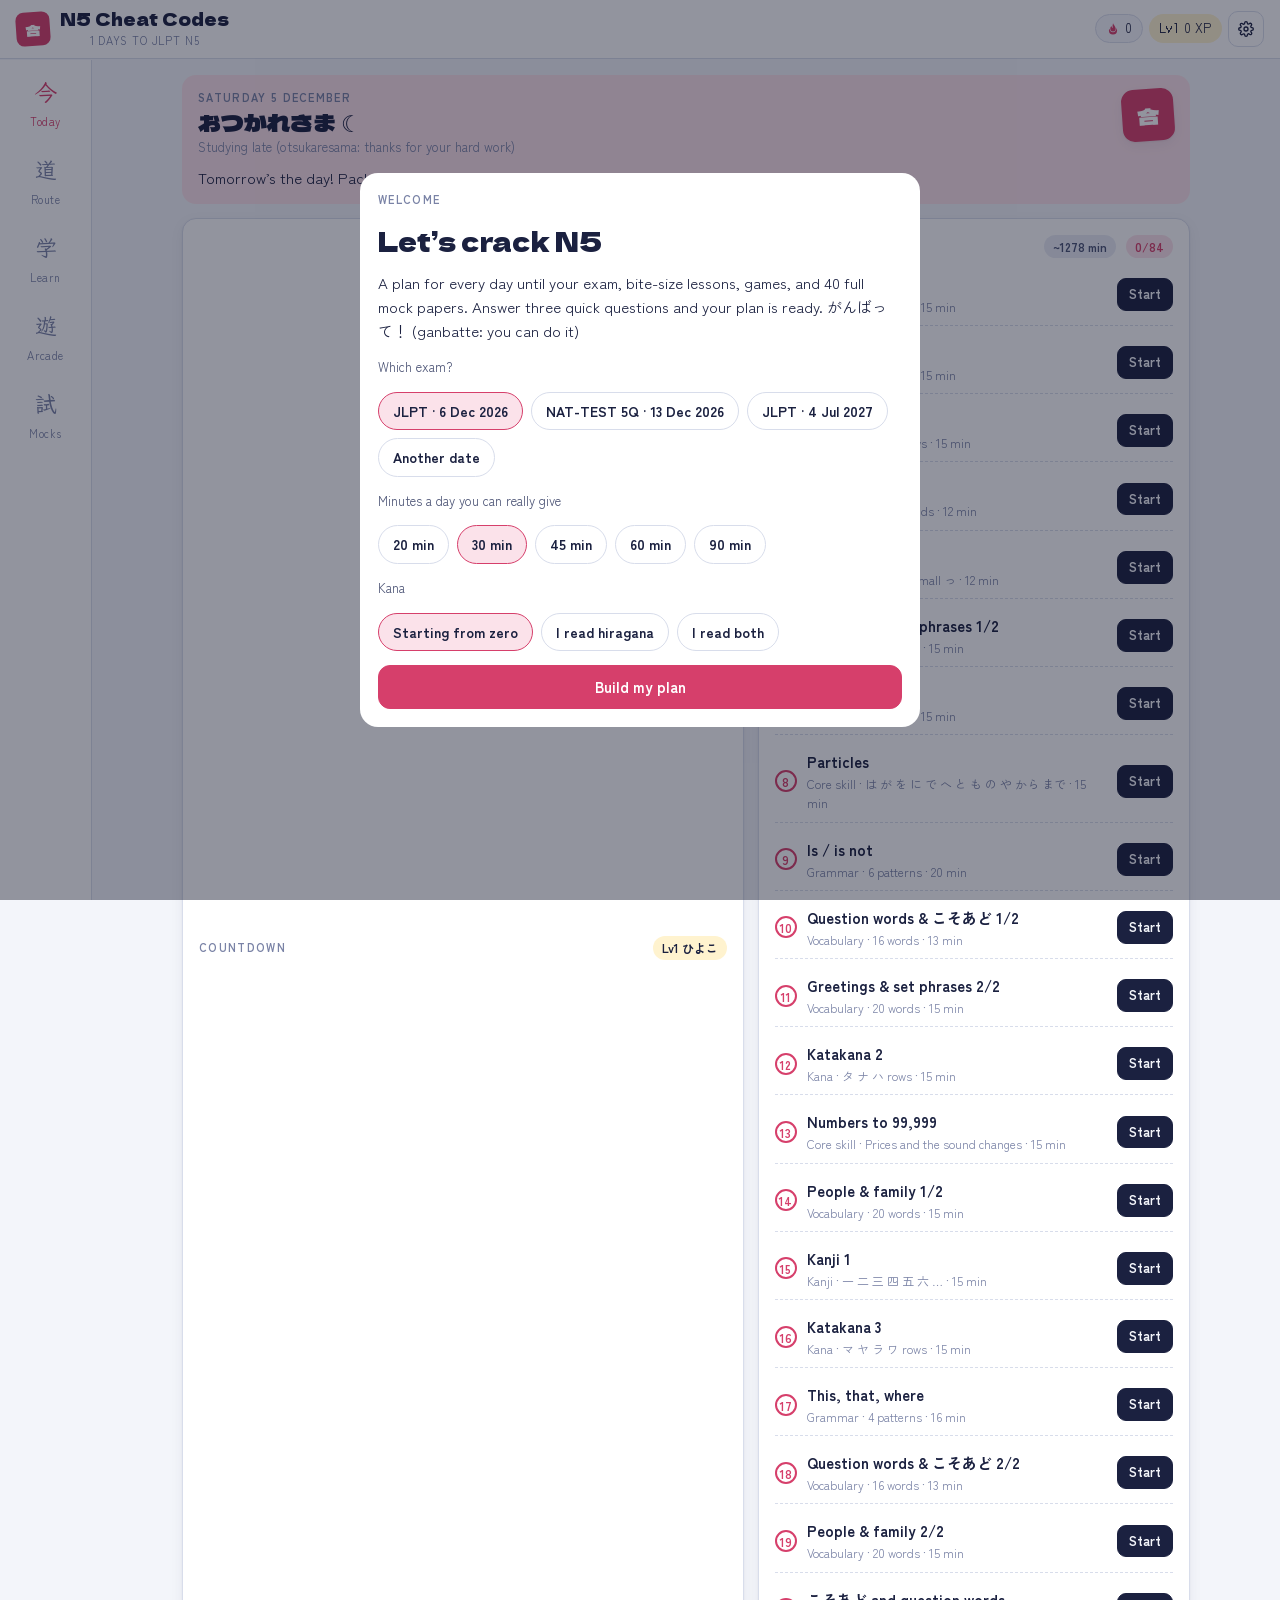
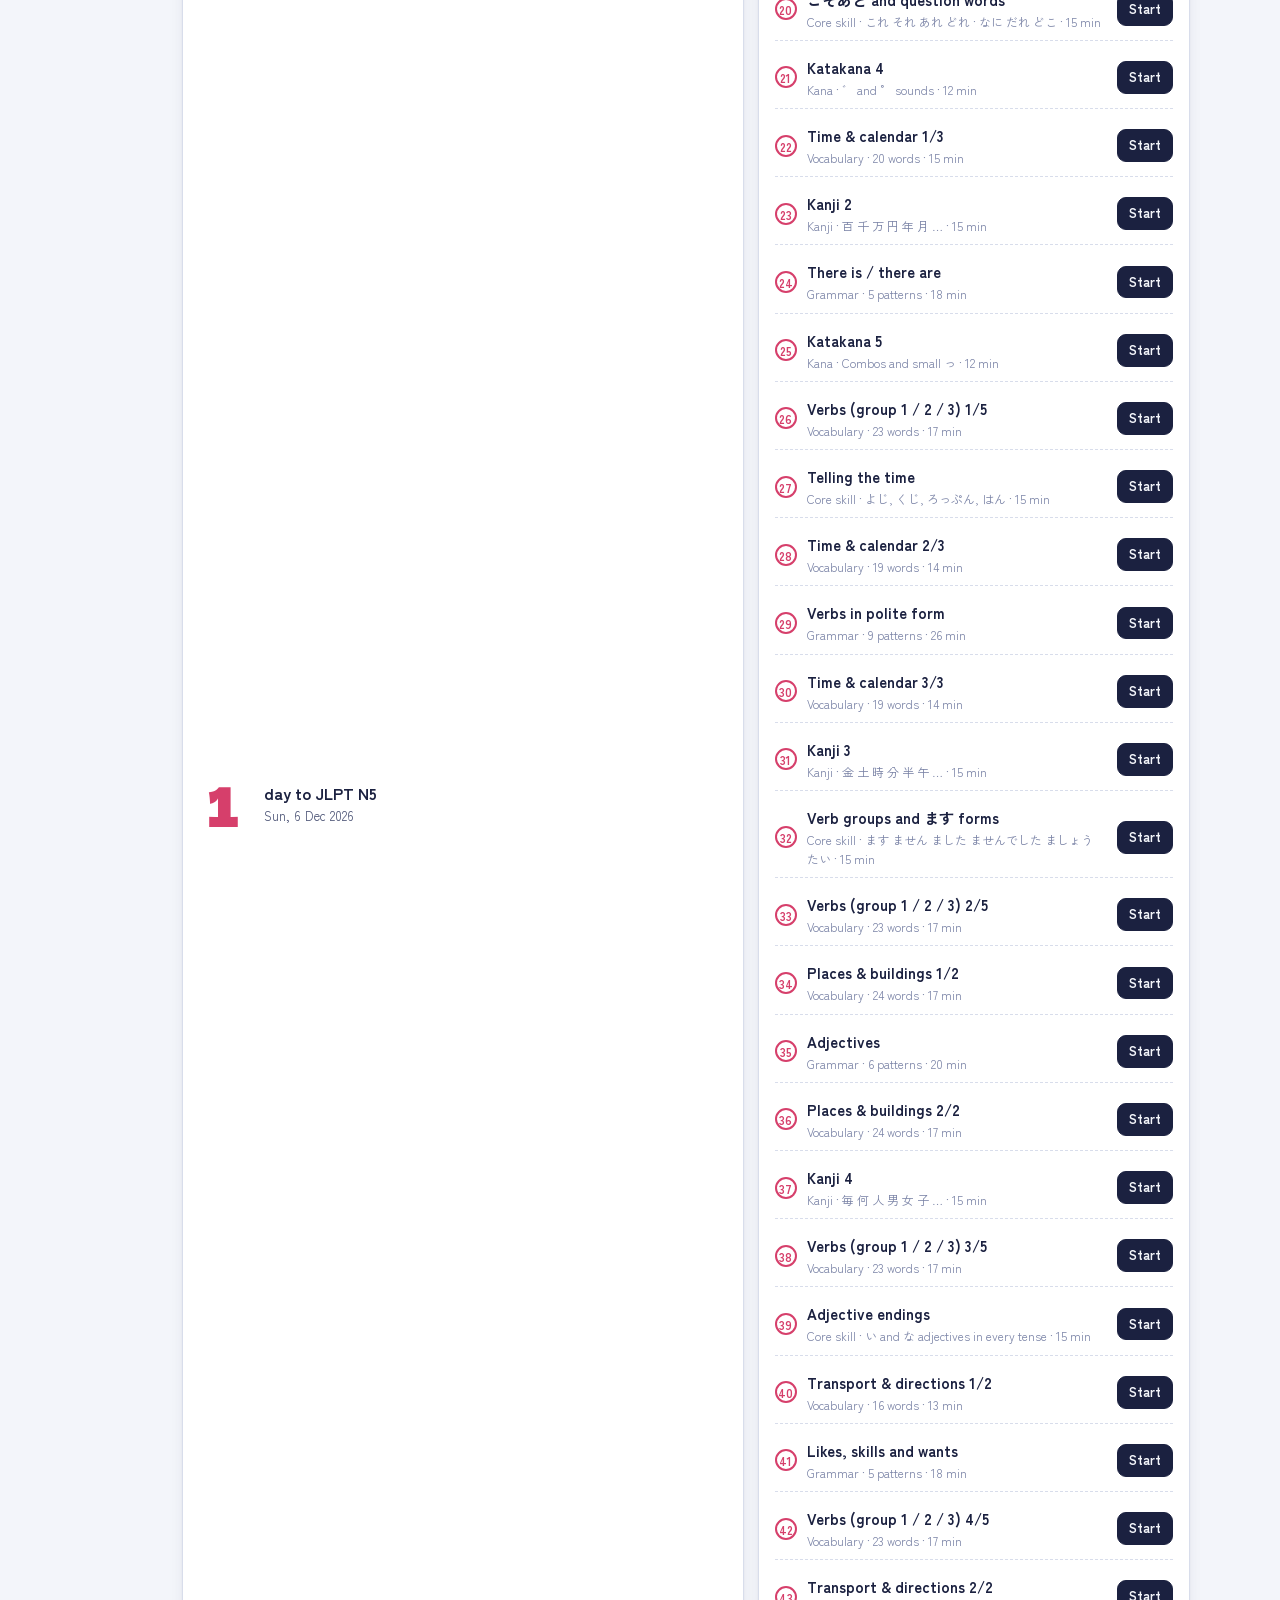
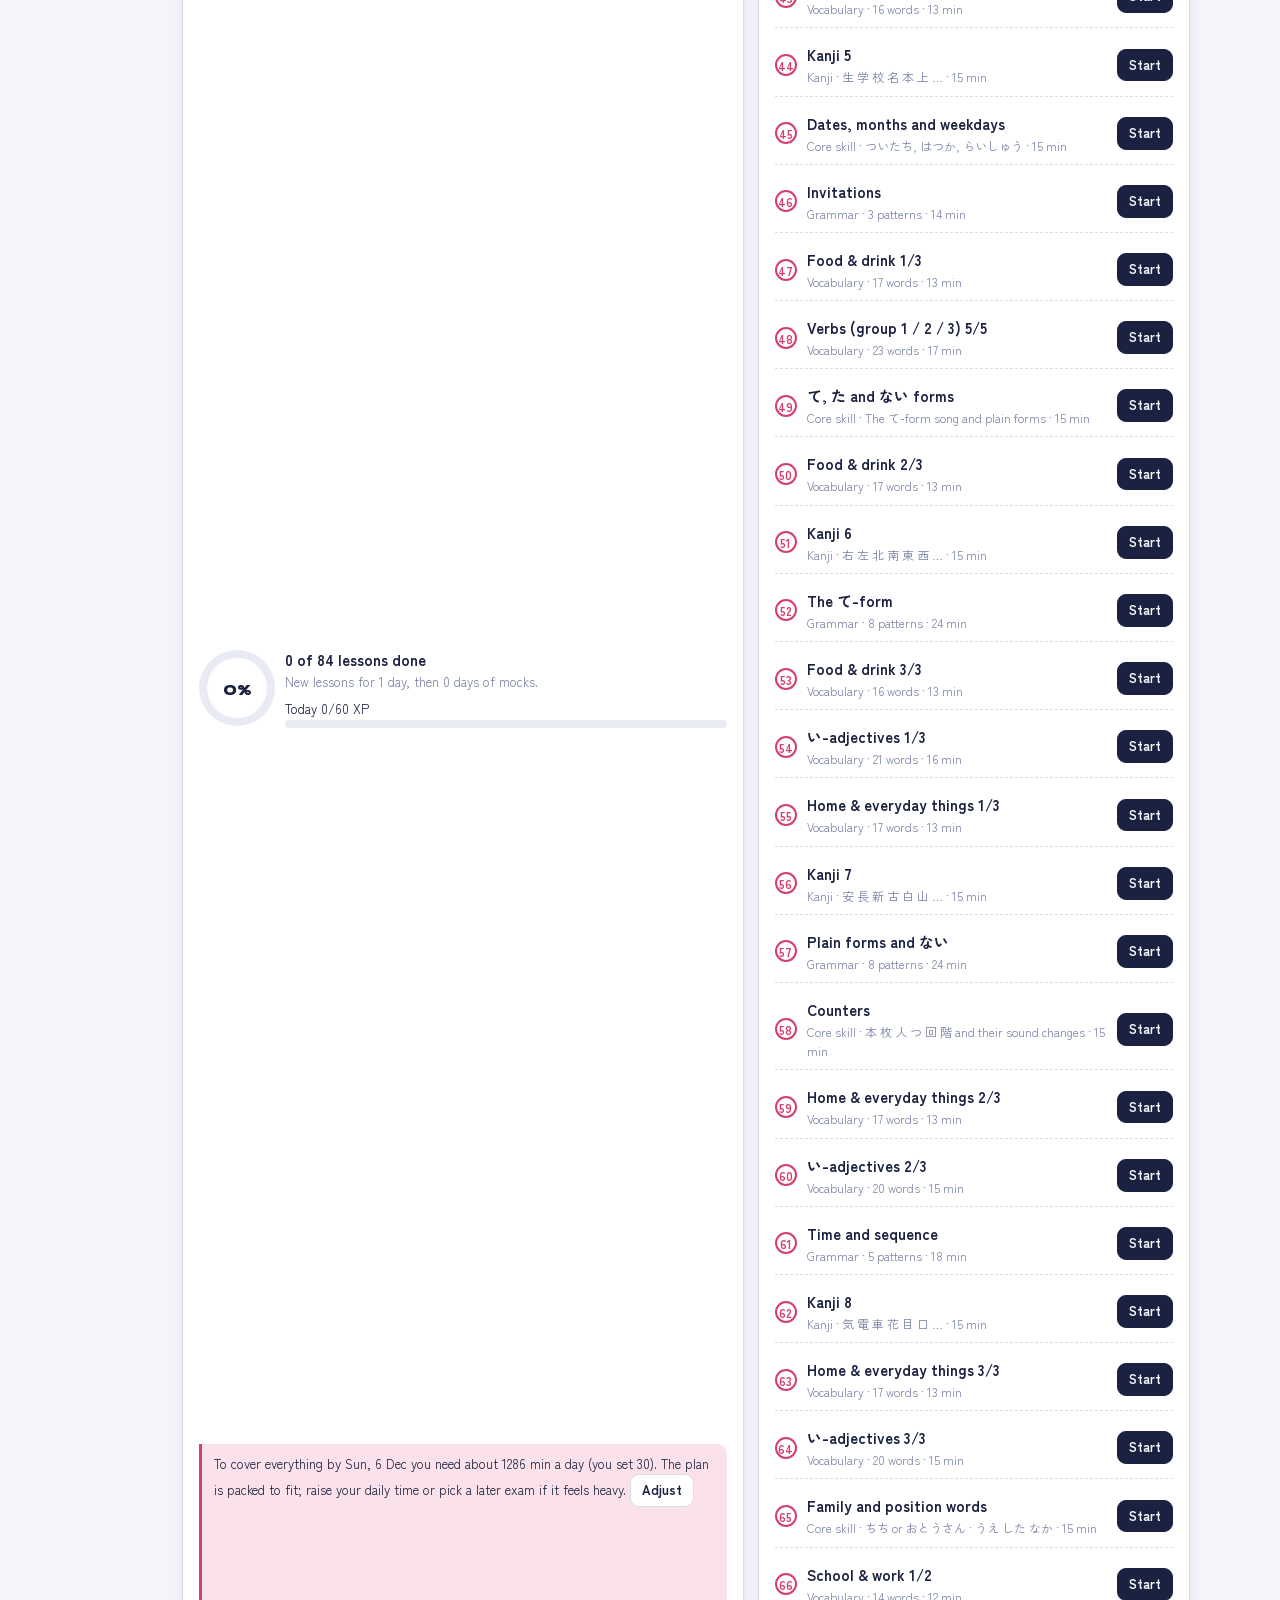
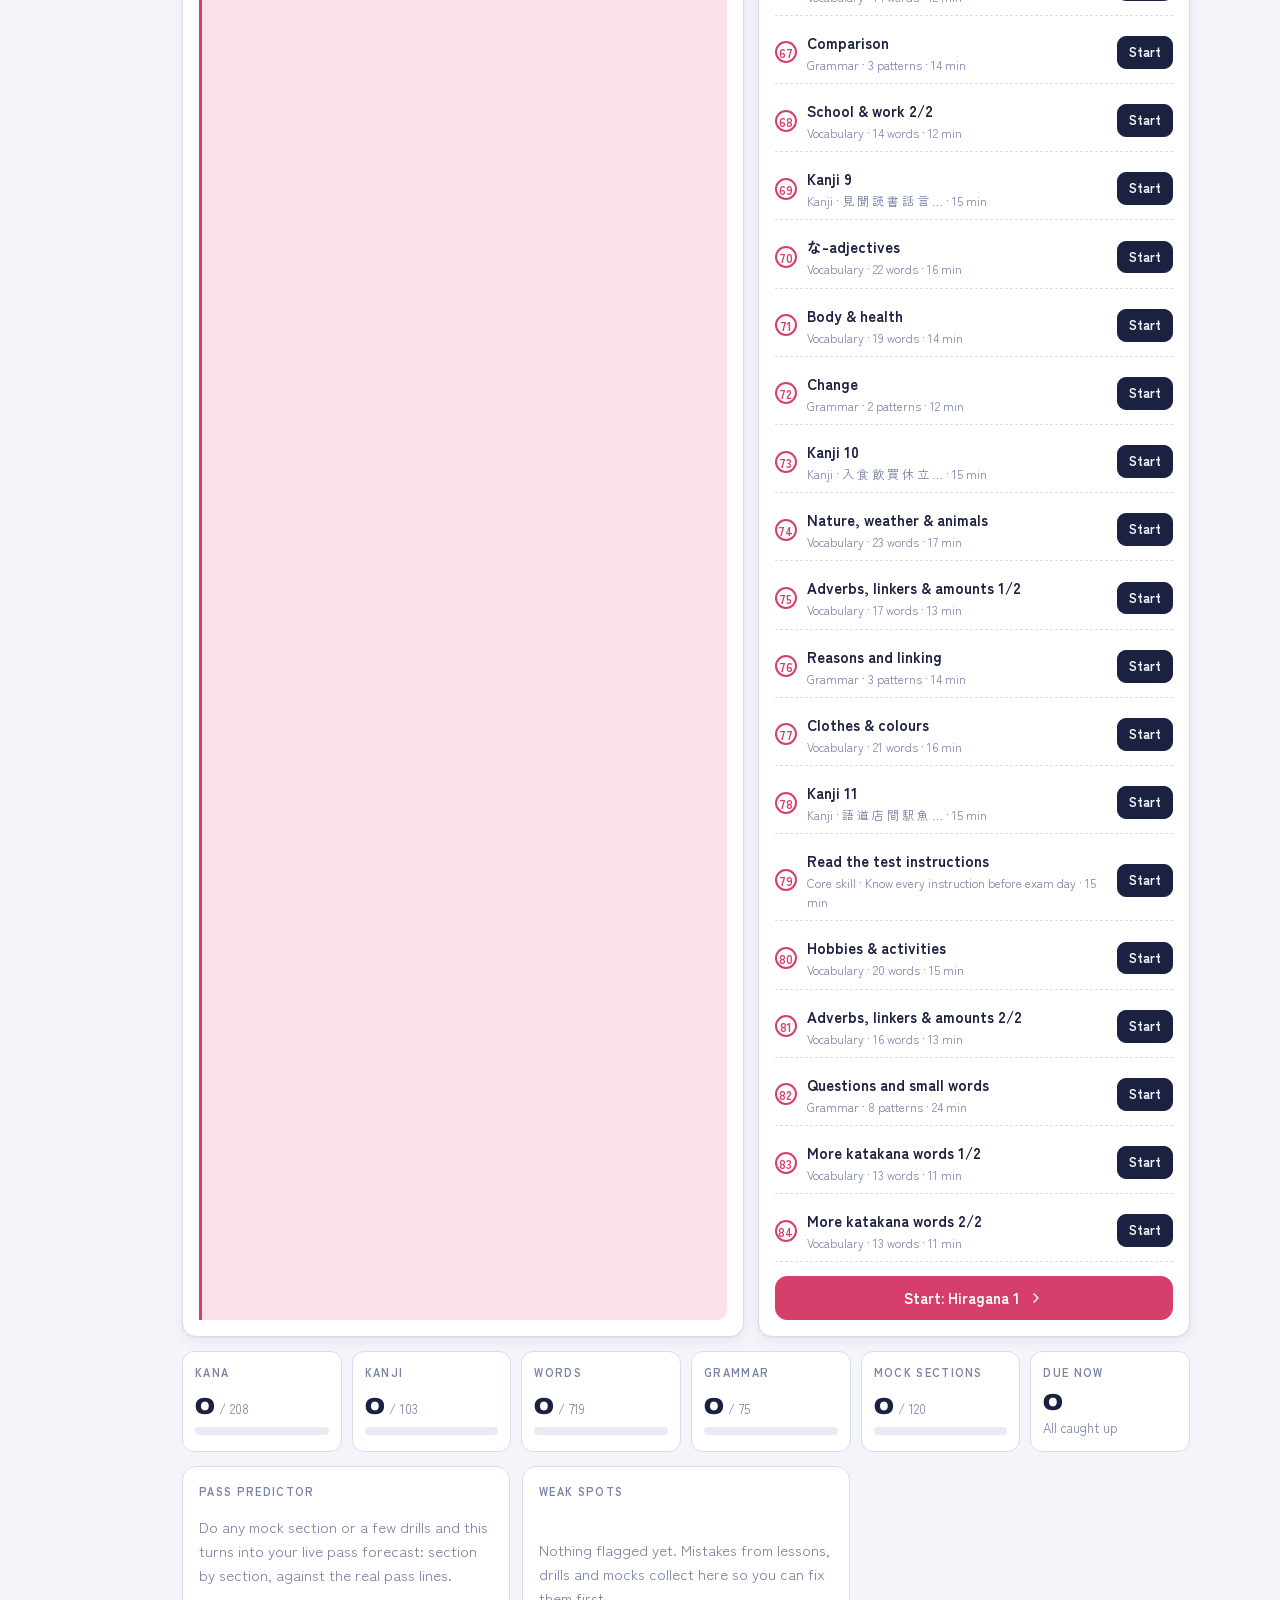
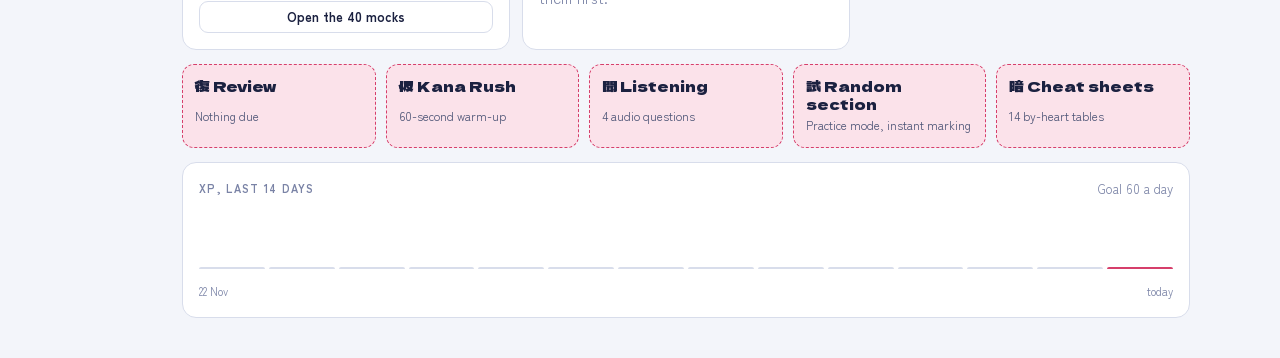
==== android/apkdir/assets/www/index.html @ 5cf5f6ec "WIP v2: project copy, N4-N1 level data, N4 and N3 grammar Co-Authored-By: Claude Fable 5.2 <noreply@" ====
<!doctype html>
<html lang="ja"><head><meta charset="utf-8"><meta name="viewport" content="width=device-width,initial-scale=1,viewport-fit=cover"><title>N5 Cheat Codes</title><style>
@font-face{font-family:'Zen Kaku Gothic New';font-style:normal;font-weight:400;font-display:swap;src:url([data-uri]) format('woff2');unicode-range:U+20-7E,U+A0-FF,U+2013-2014,U+2018-201A,U+201C-201E,U+2022,U+2026,U+2039-203A,U+2044,U+2191,U+2193,U+2212}
@font-face{font-family:'Zen Kaku Gothic New';font-style:normal;font-weight:400;font-display:swap;src:url([data-uri]) format('woff2');unicode-range:U+3000-3003,U+3005-3015,U+301C,U+3041-3094,U+309B-309E,U+30A1-30FE,U+4E00-4E01,U+4E03,U+4E07-4E0B,U+4E0D,U+4E21,U+4E26,U+4E2D,U+4E38-4E39,U+4E3B,U+4E45,U+4E57,U+4E5D,U+4E73,U+4E86,U+4E88,U+4E8B-4E8C,U+4E8E,U+4E94,U+4EA4,U+4EAC,U+4EAE,U+4EBA,U+4ECA,U+4ED5,U+4EE4,U+4EEE,U+4F0F,U+4F11,U+4F1A,U+4F34,U+4F3A,U+4F4D-4F4F,U+4F53,U+4F55,U+4F5C,U+4F7F,U+4FBF,U+4FC3,U+4FE1,U+500B,U+501F,U+505C,U+5074,U+5098,U+50CD,U+512A,U+513F,U+5143-5144,U+5148,U+5165,U+5168,U+516B-516D,U+5185-5186,U+518A,U+5199,U+51AC,U+51B7,U+51E6,U+51FA,U+5200,U+5206-5207,U+5217,U+521D,U+5229,U+524A,U+524D,U+526A,U+526F,U+529B,U+52A3,U+52A9,U+52C9,U+52D5,U+52E4,U+5316-5317,U+5339,U+533B,U+5341,U+5343,U+5348,U+534A,U+5357,U+535C,U+535E,U+5360,U+5371,U+5375,U+539A,U+53BB,U+53C8,U+53CB,U+53CD,U+53D6-53D7,U+53E3-53E4,U+53EF-53F0,U+53F3,U+5404,U+5408-5409,U+540C-540D,U+5411,U+5438-5439,U+543E,U+5442,U+5468,U+5473,U+547C,U+54B2,U+54E1,U+5546,U+554F,U+55AB,U+56D7,U+56DB,U+56DE,U+56E0,U+56F0,U+56F3,U+56FD,U+5712,U+571F,U+5728,U+5730,U+57CE,U+5802,U+5869,U+58EB,U+58F0,U+58F2,U+5909,U+590F,U+5915-5916,U+591A,U+591C,U+5927,U+5929-592B,U+5931,U+5965,U+5973,U+597D,U+5982,U+59B9,U+59C9,U+59CB,U+5A5A,U+5ACC,U+5B50,U+5B57,U+5B63,U+5B66,U+5B87,U+5B89,U+5B8B-5B8C,U+5BA4,U+5BB3,U+5BB6,U+5BBF,U+5BCC,U+5BD2,U+5BDD,U+5BFA,U+5C01-5C02,U+5C0F,U+5C11,U+5C40,U+5C4B,U+5C71,U+5DDD-5DDE,U+5DE5-5DE6,U+5DFE,U+5E03,U+5E2D,U+5E30,U+5E33,U+5E3D,U+5E72-5E74,U+5E7F,U+5E83-5E84,U+5E97,U+5EA7,U+5EAB,U+5EAD,U+5F01,U+5F15,U+5F1F,U+5F31,U+5F35,U+5F37,U+5F3E,U+5F53,U+5F62,U+5F73,U+5F79,U+5F7C,U+5F85,U+5F8C,U+5FA9,U+5FD8-5FD9,U+601D,U+60AA,U+610F,U+6238,U+6240,U+624B,U+624D,U+62BC,U+6301,U+6328,U+6383,U+6388,U+64AE,U+652F,U+6559,U+6563,U+6570,U+6587,U+6599,U+65A4,U+65B0,U+65B9,U+65C5,U+65CF,U+65E5,U+65E9,U+660E,U+6613,U+661F-6620,U+6625,U+6628,U+662F,U+663C,U+6642,U+6669,U+6674,U+6687,U+6691,U+6696-6697,U+66C7,U+66DC,U+66F2,U+66F8,U+6700,U+6708-6709,U+670D,U+671D,U+6728,U+672A-672C,U+673A,U+675C,U+675F,U+6765,U+676F,U+6771,U+679A,U+679C,U+6821,U+683C,U+6848,U+685C,U+696D,U+697D,U+6A2A,U+6A4B,U+6A5F,U+6B20,U+6B32,U+6B3D,U+6B4C,U+6B53,U+6B62,U+6B64,U+6B69,U+6B6F,U+6B73,U+6B7B,U+6BB5,U+6BCD-6BCE,U+6BD4,U+6BDB,U+6C17,U+6C34,U+6C37-6C38,U+6C5A,U+6C60,U+6C7D,U+6CB3,U+6CE3,U+6CF3,U+6D0B,U+6D17,U+6D3B,U+6D3E,U+6D74,U+6D77,U+6D88,U+6DBC,U+6E21,U+6E2F,U+6E6F,U+6F01,U+6F22,U+6FEF,U+706B,U+7136,U+714E,U+71B1,U+722A,U+7236,U+7247,U+725B,U+7269,U+72AC,U+72ED,U+732B,U+7384,U+7389,U+7403,U+7406,U+7518,U+751F,U+7528,U+7530,U+7533,U+7537,U+753A-753B,U+754C,U+7559,U+756A,U+75B2,U+75C5,U+75DB,U+767B,U+767D-767E,U+7684,U+7686,U+76BF,U+76EE,U+771F,U+7740,U+77E5,U+77ED,U+77F3,U+7802,U+7897,U+78E8,U+793C,U+793E,U+795E,U+7968,U+796D,U+79C1,U+79CB,U+7A74,U+7A76,U+7A7A,U+7A81,U+7A93,U+7ACB,U+7ADC,U+7B26,U+7B46,U+7B52,U+7B54,U+7BB1,U+7BB8,U+7BC0,U+7C73,U+7CD6,U+7D05,U+7D19,U+7D30,U+7D42,U+7D50,U+7D75,U+7D9A,U+7DD1-7DD2,U+7DE0,U+7DF4,U+7F6E,U+7F8A,U+7FD2,U+8005,U+8033,U+805E,U+8089,U+80CC,U+8131,U+81EA,U+820C,U+8239,U+826F,U+8272,U+82AF,U+82B1,U+82D7,U+82E5,U+82F1,U+8336,U+8377,U+83D3,U+83DC,U+8449,U+8535,U+8584,U+85AC,U+866B,U+884C,U+897F,U+8981,U+898B,U+899A,U+89AA,U+89D2,U+8A00,U+8A08,U+8A18,U+8A33,U+8A66,U+8A71,U+8A8C,U+8A95,U+8A98,U+8A9E,U+8AAD,U+8AF8,U+8B70,U+8C5A,U+8C9D,U+8CA1,U+8CB7-8CB8,U+8CC3,U+8CEA,U+8D64,U+8D70,U+8D77,U+8DA3,U+8DB3,U+8ECA,U+8ECD,U+8EE2,U+8EFD,U+8F9B,U+8F9E,U+8FBC,U+8FD1,U+8FD4,U+901A,U+901F,U+9031,U+9045,U+904A,U+9053,U+9055,U+9060,U+90AA,U+90E8,U+90F5,U+9149,U+9152,U+91CD-91CE,U+91D1,U+9244,U+925B,U+9280,U+9332,U+9577,U+9580,U+9589,U+958B,U+9593,U+95A2,U+964D,U+9662,U+9664,U+968E,U+96A3,U+96D1,U+96E3,U+96E8,U+96EA,U+96F2,U+96F7,U+96FB,U+9752,U+9759,U+9762,U+9774,U+97D3,U+97F3,U+982D,U+983C,U+984C,U+9854,U+98A8,U+98DB,U+98DF,U+98EF,U+98F2,U+9928,U+9996,U+99AC,U+99C5,U+9A13,U+9AD8,U+9AEA,U+9B5A,U+9CE5,U+9CF4,U+9EC4,U+9ED2,U+9F3B,U+FF01-FF03,U+FF05-FF0C,U+FF0E-FF5D}
@font-face{font-family:'Zen Kaku Gothic New';font-style:normal;font-weight:700;font-display:swap;src:url([data-uri]) format('woff2');unicode-range:U+20-7E,U+A0-FF,U+2013-2014,U+2018-201A,U+201C-201E,U+2022,U+2026,U+2039-203A,U+2044,U+2191,U+2193,U+2212}
@font-face{font-family:'Zen Kaku Gothic New';font-style:normal;font-weight:700;font-display:swap;src:url([data-uri]) format('woff2');unicode-range:U+3000-3003,U+3005-3015,U+301C,U+3041-3094,U+309B-309E,U+30A1-30FE,U+4E00-4E01,U+4E03,U+4E07-4E0B,U+4E0D,U+4E21,U+4E26,U+4E2D,U+4E38-4E39,U+4E3B,U+4E45,U+4E57,U+4E5D,U+4E73,U+4E86,U+4E88,U+4E8B-4E8C,U+4E8E,U+4E94,U+4EA4,U+4EAC,U+4EAE,U+4EBA,U+4ECA,U+4ED5,U+4EE4,U+4EEE,U+4F0F,U+4F11,U+4F1A,U+4F34,U+4F3A,U+4F4D-4F4F,U+4F53,U+4F55,U+4F5C,U+4F7F,U+4FBF,U+4FC3,U+4FE1,U+500B,U+501F,U+505C,U+5074,U+5098,U+50CD,U+512A,U+513F,U+5143-5144,U+5148,U+5165,U+5168,U+516B-516D,U+5185-5186,U+518A,U+5199,U+51AC,U+51B7,U+51E6,U+51FA,U+5200,U+5206-5207,U+5217,U+521D,U+5229,U+524A,U+524D,U+526A,U+526F,U+529B,U+52A3,U+52A9,U+52C9,U+52D5,U+52E4,U+5316-5317,U+5339,U+533B,U+5341,U+5343,U+5348,U+534A,U+5357,U+535C,U+535E,U+5360,U+5371,U+5375,U+539A,U+53BB,U+53C8,U+53CB,U+53CD,U+53D6-53D7,U+53E3-53E4,U+53EF-53F0,U+53F3,U+5404,U+5408-5409,U+540C-540D,U+5411,U+5438-5439,U+543E,U+5442,U+5468,U+5473,U+547C,U+54B2,U+54E1,U+5546,U+554F,U+55AB,U+56D7,U+56DB,U+56DE,U+56E0,U+56F0,U+56F3,U+56FD,U+5712,U+571F,U+5728,U+5730,U+57CE,U+5802,U+5869,U+58EB,U+58F0,U+58F2,U+5909,U+590F,U+5915-5916,U+591A,U+591C,U+5927,U+5929-592B,U+5931,U+5965,U+5973,U+597D,U+5982,U+59B9,U+59C9,U+59CB,U+5A5A,U+5ACC,U+5B50,U+5B57,U+5B63,U+5B66,U+5B87,U+5B89,U+5B8B-5B8C,U+5BA4,U+5BB3,U+5BB6,U+5BBF,U+5BCC,U+5BD2,U+5BDD,U+5BFA,U+5C01-5C02,U+5C0F,U+5C11,U+5C40,U+5C4B,U+5C71,U+5DDD-5DDE,U+5DE5-5DE6,U+5DFE,U+5E03,U+5E2D,U+5E30,U+5E33,U+5E3D,U+5E72-5E74,U+5E7F,U+5E83-5E84,U+5E97,U+5EA7,U+5EAB,U+5EAD,U+5F01,U+5F15,U+5F1F,U+5F31,U+5F35,U+5F37,U+5F3E,U+5F53,U+5F62,U+5F73,U+5F79,U+5F7C,U+5F85,U+5F8C,U+5FA9,U+5FD8-5FD9,U+601D,U+60AA,U+610F,U+6238,U+6240,U+624B,U+624D,U+62BC,U+6301,U+6328,U+6383,U+6388,U+64AE,U+652F,U+6559,U+6563,U+6570,U+6587,U+6599,U+65A4,U+65B0,U+65B9,U+65C5,U+65CF,U+65E5,U+65E9,U+660E,U+6613,U+661F-6620,U+6625,U+6628,U+662F,U+663C,U+6642,U+6669,U+6674,U+6687,U+6691,U+6696-6697,U+66C7,U+66DC,U+66F2,U+66F8,U+6700,U+6708-6709,U+670D,U+671D,U+6728,U+672A-672C,U+673A,U+675C,U+675F,U+6765,U+676F,U+6771,U+679A,U+679C,U+6821,U+683C,U+6848,U+685C,U+696D,U+697D,U+6A2A,U+6A4B,U+6A5F,U+6B20,U+6B32,U+6B3D,U+6B4C,U+6B53,U+6B62,U+6B64,U+6B69,U+6B6F,U+6B73,U+6B7B,U+6BB5,U+6BCD-6BCE,U+6BD4,U+6BDB,U+6C17,U+6C34,U+6C37-6C38,U+6C5A,U+6C60,U+6C7D,U+6CB3,U+6CE3,U+6CF3,U+6D0B,U+6D17,U+6D3B,U+6D3E,U+6D74,U+6D77,U+6D88,U+6DBC,U+6E21,U+6E2F,U+6E6F,U+6F01,U+6F22,U+6FEF,U+706B,U+7136,U+714E,U+71B1,U+722A,U+7236,U+7247,U+725B,U+7269,U+72AC,U+72ED,U+732B,U+7384,U+7389,U+7403,U+7406,U+7518,U+751F,U+7528,U+7530,U+7533,U+7537,U+753A-753B,U+754C,U+7559,U+756A,U+75B2,U+75C5,U+75DB,U+767B,U+767D-767E,U+7684,U+7686,U+76BF,U+76EE,U+771F,U+7740,U+77E5,U+77ED,U+77F3,U+7802,U+7897,U+78E8,U+793C,U+793E,U+795E,U+7968,U+796D,U+79C1,U+79CB,U+7A74,U+7A76,U+7A7A,U+7A81,U+7A93,U+7ACB,U+7ADC,U+7B26,U+7B46,U+7B52,U+7B54,U+7BB1,U+7BB8,U+7BC0,U+7C73,U+7CD6,U+7D05,U+7D19,U+7D30,U+7D42,U+7D50,U+7D75,U+7D9A,U+7DD1-7DD2,U+7DE0,U+7DF4,U+7F6E,U+7F8A,U+7FD2,U+8005,U+8033,U+805E,U+8089,U+80CC,U+8131,U+81EA,U+820C,U+8239,U+826F,U+8272,U+82AF,U+82B1,U+82D7,U+82E5,U+82F1,U+8336,U+8377,U+83D3,U+83DC,U+8449,U+8535,U+8584,U+85AC,U+866B,U+884C,U+897F,U+8981,U+898B,U+899A,U+89AA,U+89D2,U+8A00,U+8A08,U+8A18,U+8A33,U+8A66,U+8A71,U+8A8C,U+8A95,U+8A98,U+8A9E,U+8AAD,U+8AF8,U+8B70,U+8C5A,U+8C9D,U+8CA1,U+8CB7-8CB8,U+8CC3,U+8CEA,U+8D64,U+8D70,U+8D77,U+8DA3,U+8DB3,U+8ECA,U+8ECD,U+8EE2,U+8EFD,U+8F9B,U+8F9E,U+8FBC,U+8FD1,U+8FD4,U+901A,U+901F,U+9031,U+9045,U+904A,U+9053,U+9055,U+9060,U+90AA,U+90E8,U+90F5,U+9149,U+9152,U+91CD-91CE,U+91D1,U+9244,U+925B,U+9280,U+9332,U+9577,U+9580,U+9589,U+958B,U+9593,U+95A2,U+964D,U+9662,U+9664,U+968E,U+96A3,U+96D1,U+96E3,U+96E8,U+96EA,U+96F2,U+96F7,U+96FB,U+9752,U+9759,U+9762,U+9774,U+97D3,U+97F3,U+982D,U+983C,U+984C,U+9854,U+98A8,U+98DB,U+98DF,U+98EF,U+98F2,U+9928,U+9996,U+99AC,U+99C5,U+9A13,U+9AD8,U+9AEA,U+9B5A,U+9CE5,U+9CF4,U+9EC4,U+9ED2,U+9F3B,U+FF01-FF03,U+FF05-FF0C,U+FF0E-FF5D}
@font-face{font-family:'Klee One';font-style:normal;font-weight:600;font-display:swap;src:url([data-uri]) format('woff2');unicode-range:U+20-7E,U+A0-FF,U+2002,U+2013-2014,U+2018-201A,U+201C-201E,U+2022,U+2026,U+2032-2033,U+2039-203A,U+2044,U+2191,U+2193,U+2212}
@font-face{font-family:'Klee One';font-style:normal;font-weight:600;font-display:swap;src:url([data-uri]) format('woff2');unicode-range:U+3000-3003,U+3005-3015,U+3018-3019,U+301C,U+3041-3096,U+309B-309F,U+30A1-30FE,U+4E00-4E01,U+4E03,U+4E07-4E0B,U+4E0D,U+4E21,U+4E26,U+4E2D,U+4E38-4E39,U+4E3B,U+4E45,U+4E57,U+4E5D,U+4E73,U+4E86,U+4E88,U+4E8B-4E8C,U+4E8E,U+4E94,U+4EA4,U+4EAC,U+4EAE,U+4EBA,U+4ECA,U+4ED5,U+4EE4,U+4EEE,U+4F0F,U+4F11,U+4F1A,U+4F34,U+4F3A,U+4F4D-4F4F,U+4F53,U+4F55,U+4F5C,U+4F7F,U+4FBF,U+4FC3,U+4FE1,U+500B,U+501F,U+505C,U+5074,U+5098,U+50CD,U+512A,U+513F,U+5143-5144,U+5148,U+5165,U+5168,U+516B-516D,U+5185-5186,U+518A,U+5199,U+51AC,U+51B7,U+51E6,U+51FA,U+5200,U+5206-5207,U+5217,U+521D,U+5229,U+524A,U+524D,U+526A,U+526F,U+529B,U+52A3,U+52A9,U+52C9,U+52D5,U+52E4,U+5316-5317,U+5339,U+533B,U+5341,U+5343,U+5348,U+534A,U+5357,U+535C,U+535E,U+5360,U+5371,U+5375,U+539A,U+53BB,U+53C8,U+53CB,U+53CD,U+53D6-53D7,U+53E3-53E4,U+53EF-53F0,U+53F3,U+5404,U+5408-5409,U+540C-540D,U+5411,U+5438-5439,U+543E,U+5442,U+5468,U+5473,U+547C,U+54B2,U+54E1,U+5546,U+554F,U+55AB,U+56D7,U+56DB,U+56DE,U+56E0,U+56F0,U+56F3,U+56FD,U+5712,U+571F,U+5728,U+5730,U+57CE,U+5802,U+5869,U+58EB,U+58F0,U+58F2,U+5909,U+590F,U+5915-5916,U+591A,U+591C,U+5927,U+5929-592B,U+5931,U+5965,U+5973,U+597D,U+5982,U+59B9,U+59C9,U+59CB,U+5A5A,U+5ACC,U+5B50,U+5B57,U+5B63,U+5B66,U+5B87,U+5B89,U+5B8B-5B8C,U+5BA4,U+5BB3,U+5BB6,U+5BBF,U+5BCC,U+5BD2,U+5BDD,U+5BFA,U+5C01-5C02,U+5C0F,U+5C11,U+5C40,U+5C4B,U+5C71,U+5DDD-5DDE,U+5DE5-5DE6,U+5DFE,U+5E03,U+5E2D,U+5E30,U+5E33,U+5E3D,U+5E72-5E74,U+5E7F,U+5E83-5E84,U+5E97,U+5EA7,U+5EAB,U+5EAD,U+5F01,U+5F15,U+5F1F,U+5F31,U+5F35,U+5F37,U+5F3E,U+5F53,U+5F62,U+5F73,U+5F79,U+5F7C,U+5F85,U+5F8C,U+5FA9,U+5FD8-5FD9,U+601D,U+60AA,U+610F,U+6238,U+6240,U+624B,U+624D,U+62BC,U+6301,U+6328,U+6383,U+6388,U+64AE,U+652F,U+6559,U+6563,U+6570,U+6587,U+6599,U+65A4,U+65B0,U+65B9,U+65C5,U+65CF,U+65E5,U+65E9,U+660E,U+6613,U+661F-6620,U+6625,U+6628,U+662F,U+663C,U+6642,U+6669,U+6674,U+6687,U+6691,U+6696-6697,U+66C7,U+66DC,U+66F2,U+66F8,U+6700,U+6708-6709,U+670D,U+671D,U+6728,U+672A-672C,U+673A,U+675C,U+675F,U+6765,U+676F,U+6771,U+679A,U+679C,U+6821,U+683C,U+6848,U+685C,U+696D,U+697D,U+6A2A,U+6A4B,U+6A5F,U+6B20,U+6B32,U+6B3D,U+6B4C,U+6B53,U+6B62,U+6B64,U+6B69,U+6B6F,U+6B73,U+6B7B,U+6BB5,U+6BCD-6BCE,U+6BD4,U+6BDB,U+6C17,U+6C34,U+6C37-6C38,U+6C5A,U+6C60,U+6C7D,U+6CB3,U+6CE3,U+6CF3,U+6D0B,U+6D17,U+6D3B,U+6D3E,U+6D74,U+6D77,U+6D88,U+6DBC,U+6E21,U+6E2F,U+6E6F,U+6F01,U+6F22,U+6FEF,U+706B,U+7136,U+714E,U+71B1,U+722A,U+7236,U+7247,U+725B,U+7269,U+72AC,U+72ED,U+732B,U+7384,U+7389,U+7403,U+7406,U+7518,U+751F,U+7528,U+7530,U+7533,U+7537,U+753A-753B,U+754C,U+7559,U+756A,U+75B2,U+75C5,U+75DB,U+767B,U+767D-767E,U+7684,U+7686,U+76BF,U+76EE,U+771F,U+7740,U+77E5,U+77ED,U+77F3,U+7802,U+7897,U+78E8,U+793C,U+793E,U+795E,U+7968,U+796D,U+79C1,U+79CB,U+7A74,U+7A76,U+7A7A,U+7A81,U+7A93,U+7ACB,U+7ADC,U+7B26,U+7B46,U+7B52,U+7B54,U+7BB1,U+7BB8,U+7BC0,U+7C73,U+7CD6,U+7D05,U+7D19,U+7D30,U+7D42,U+7D50,U+7D75,U+7D9A,U+7DD1-7DD2,U+7DE0,U+7DF4,U+7F6E,U+7F8A,U+7FD2,U+8005,U+8033,U+805E,U+8089,U+80CC,U+8131,U+81EA,U+820C,U+8239,U+826F,U+8272,U+82AF,U+82B1,U+82D7,U+82E5,U+82F1,U+8336,U+8377,U+83D3,U+83DC,U+8449,U+8535,U+8584,U+85AC,U+866B,U+884C,U+897F,U+8981,U+898B,U+899A,U+89AA,U+89D2,U+8A00,U+8A08,U+8A18,U+8A33,U+8A66,U+8A71,U+8A8C,U+8A95,U+8A98,U+8A9E,U+8AAD,U+8AF8,U+8B70,U+8C5A,U+8C9D,U+8CA1,U+8CB7-8CB8,U+8CC3,U+8CEA,U+8D64,U+8D70,U+8D77,U+8DA3,U+8DB3,U+8ECA,U+8ECD,U+8EE2,U+8EFD,U+8F9B,U+8F9E,U+8FBC,U+8FD1,U+8FD4,U+901A,U+901F,U+9031,U+9045,U+904A,U+9053,U+9055,U+9060,U+90AA,U+90E8,U+90F5,U+9149,U+9152,U+91CD-91CE,U+91D1,U+9244,U+925B,U+9280,U+9332,U+9577,U+9580,U+9589,U+958B,U+9593,U+95A2,U+964D,U+9662,U+9664,U+968E,U+96A3,U+96D1,U+96E3,U+96E8,U+96EA,U+96F2,U+96F7,U+96FB,U+9752,U+9759,U+9762,U+9774,U+97D3,U+97F3,U+982D,U+983C,U+984C,U+9854,U+98A8,U+98DB,U+98DF,U+98EF,U+98F2,U+9928,U+9996,U+99AC,U+99C5,U+9A13,U+9AD8,U+9AEA,U+9B5A,U+9CE5,U+9CF4,U+9EC4,U+9ED2,U+9F3B,U+FF01-FF5D}
@font-face{font-family:'Dela Gothic One';font-style:normal;font-weight:400;font-display:swap;src:url([data-uri]) format('woff2');unicode-range:U+20-7E,U+A0-FF,U+2002,U+2009,U+200B,U+2013-2014,U+2018-201A,U+201C-201E,U+2022,U+2026,U+2032-2033,U+2039-203A,U+2044,U+2191,U+2193,U+2212}
@font-face{font-family:'Dela Gothic One';font-style:normal;font-weight:400;font-display:swap;src:url([data-uri]) format('woff2');unicode-range:U+3000-3003,U+3005-3012,U+3014-3019,U+301C,U+3041-3094,U+3099-309A,U+309D-309E,U+30A0-30FE,U+4E00-4E01,U+4E03,U+4E07-4E0B,U+4E0D,U+4E21,U+4E26,U+4E2D,U+4E38-4E39,U+4E3B,U+4E45,U+4E57,U+4E5D,U+4E73,U+4E86,U+4E88,U+4E8B-4E8C,U+4E8E,U+4E94,U+4EA4,U+4EAC,U+4EAE,U+4EBA,U+4ECA,U+4ED5,U+4EE4,U+4EEE,U+4F0F,U+4F11,U+4F1A,U+4F34,U+4F3A,U+4F4D-4F4F,U+4F53,U+4F55,U+4F5C,U+4F7F,U+4FBF,U+4FC3,U+4FE1,U+500B,U+501F,U+505C,U+5074,U+5098,U+50CD,U+512A,U+513F,U+5143-5144,U+5148,U+5165,U+5168,U+516B-516D,U+5185-5186,U+518A,U+5199,U+51AC,U+51B7,U+51E6,U+51FA,U+5200,U+5206-5207,U+5217,U+521D,U+5229,U+524A,U+524D,U+526A,U+526F,U+529B,U+52A3,U+52A9,U+52C9,U+52D5,U+52E4,U+5316-5317,U+5339,U+533B,U+5341,U+5343,U+5348,U+534A,U+5357,U+535C,U+535E,U+5360,U+5371,U+5375,U+539A,U+53BB,U+53C8,U+53CB,U+53CD,U+53D6-53D7,U+53E3-53E4,U+53EF-53F0,U+53F3,U+5404,U+5408-5409,U+540C-540D,U+5411,U+5438-5439,U+543E,U+5442,U+5468,U+5473,U+547C,U+54B2,U+54E1,U+5546,U+554F,U+55AB,U+56D7,U+56DB,U+56DE,U+56E0,U+56F0,U+56F3,U+56FD,U+5712,U+571F,U+5728,U+5730,U+57CE,U+5802,U+5869,U+58EB,U+58F0,U+58F2,U+5909,U+590F,U+5915-5916,U+591A,U+591C,U+5927,U+5929-592B,U+5931,U+5965,U+5973,U+597D,U+5982,U+59B9,U+59C9,U+59CB,U+5A5A,U+5ACC,U+5B50,U+5B57,U+5B63,U+5B66,U+5B87,U+5B89,U+5B8B-5B8C,U+5BA4,U+5BB3,U+5BB6,U+5BBF,U+5BCC,U+5BD2,U+5BDD,U+5BFA,U+5C01-5C02,U+5C0F,U+5C11,U+5C40,U+5C4B,U+5C71,U+5DDD-5DDE,U+5DE5-5DE6,U+5DFE,U+5E03,U+5E2D,U+5E30,U+5E33,U+5E3D,U+5E72-5E74,U+5E7F,U+5E83-5E84,U+5E97,U+5EA7,U+5EAB,U+5EAD,U+5F01,U+5F15,U+5F1F,U+5F31,U+5F35,U+5F37,U+5F3E,U+5F53,U+5F62,U+5F73,U+5F79,U+5F7C,U+5F85,U+5F8C,U+5FA9,U+5FD8-5FD9,U+601D,U+60AA,U+610F,U+6238,U+6240,U+624B,U+624D,U+62BC,U+6301,U+6328,U+6383,U+6388,U+64AE,U+652F,U+6559,U+6563,U+6570,U+6587,U+6599,U+65A4,U+65B0,U+65B9,U+65C5,U+65CF,U+65E5,U+65E9,U+660E,U+6613,U+661F-6620,U+6625,U+6628,U+662F,U+663C,U+6642,U+6669,U+6674,U+6687,U+6691,U+6696-6697,U+66C7,U+66DC,U+66F2,U+66F8,U+6700,U+6708-6709,U+670D,U+671D,U+6728,U+672A-672C,U+673A,U+675C,U+675F,U+6765,U+676F,U+6771,U+679A,U+679C,U+6821,U+683C,U+6848,U+685C,U+696D,U+697D,U+6A2A,U+6A4B,U+6A5F,U+6B20,U+6B32,U+6B3D,U+6B4C,U+6B53,U+6B62,U+6B64,U+6B69,U+6B6F,U+6B73,U+6B7B,U+6BB5,U+6BCD-6BCE,U+6BD4,U+6BDB,U+6C17,U+6C34,U+6C37-6C38,U+6C5A,U+6C60,U+6C7D,U+6CB3,U+6CE3,U+6CF3,U+6D0B,U+6D17,U+6D3B,U+6D3E,U+6D74,U+6D77,U+6D88,U+6DBC,U+6E21,U+6E2F,U+6E6F,U+6F01,U+6F22,U+6FEF,U+706B,U+7136,U+714E,U+71B1,U+722A,U+7236,U+7247,U+725B,U+7269,U+72AC,U+72ED,U+732B,U+7384,U+7389,U+7403,U+7406,U+7518,U+751F,U+7528,U+7530,U+7533,U+7537,U+753A-753B,U+754C,U+7559,U+756A,U+75B2,U+75C5,U+75DB,U+767B,U+767D-767E,U+7684,U+7686,U+76BF,U+76EE,U+771F,U+7740,U+77E5,U+77ED,U+77F3,U+7802,U+7897,U+78E8,U+793C,U+793E,U+795E,U+7968,U+796D,U+79C1,U+79CB,U+7A74,U+7A76,U+7A7A,U+7A81,U+7A93,U+7ACB,U+7ADC,U+7B26,U+7B46,U+7B52,U+7B54,U+7BB1,U+7BB8,U+7BC0,U+7C73,U+7CD6,U+7D05,U+7D19,U+7D30,U+7D42,U+7D50,U+7D75,U+7D9A,U+7DD1-7DD2,U+7DE0,U+7DF4,U+7F6E,U+7F8A,U+7FD2,U+8005,U+8033,U+805E,U+8089,U+80CC,U+8131,U+81EA,U+820C,U+8239,U+826F,U+8272,U+82AF,U+82B1,U+82D7,U+82E5,U+82F1,U+8336,U+8377,U+83D3,U+83DC,U+8449,U+8535,U+8584,U+85AC,U+866B,U+884C,U+897F,U+8981,U+898B,U+899A,U+89AA,U+89D2,U+8A00,U+8A08,U+8A18,U+8A33,U+8A66,U+8A71,U+8A8C,U+8A95,U+8A98,U+8A9E,U+8AAD,U+8AF8,U+8B70,U+8C5A,U+8C9D,U+8CA1,U+8CB7-8CB8,U+8CC3,U+8CEA,U+8D64,U+8D70,U+8D77,U+8DA3,U+8DB3,U+8ECA,U+8ECD,U+8EE2,U+8EFD,U+8F9B,U+8F9E,U+8FBC,U+8FD1,U+8FD4,U+901A,U+901F,U+9031,U+9045,U+904A,U+9053,U+9055,U+9060,U+90AA,U+90E8,U+90F5,U+9149,U+9152,U+91CD-91CE,U+91D1,U+9244,U+925B,U+9280,U+9332,U+9577,U+9580,U+9589,U+958B,U+9593,U+95A2,U+964D,U+9662,U+9664,U+968E,U+96A3,U+96D1,U+96E3,U+96E8,U+96EA,U+96F2,U+96F7,U+96FB,U+9752,U+9759,U+9762,U+9774,U+97D3,U+97F3,U+982D,U+983C,U+984C,U+9854,U+98A8,U+98DB,U+98DF,U+98EF,U+98F2,U+9928,U+9996,U+99AC,U+99C5,U+9A13,U+9AD8,U+9AEA,U+9B5A,U+9CE5,U+9CF4,U+9EC4,U+9ED2,U+9F3B,U+FF01-FF0A,U+FF0C-FF3D,U+FF3F,U+FF41-FF5D}
@font-face{font-family:'DotGothic16';font-style:normal;font-weight:400;font-display:swap;src:url([data-uri]) format('woff2');unicode-range:U+20-7E,U+A0-FF,U+2002,U+2013-2014,U+2018-201A,U+201C-201E,U+2022,U+2026,U+2032-2033,U+2039-203A,U+2044,U+2191,U+2193,U+2212}
@font-face{font-family:'DotGothic16';font-style:normal;font-weight:400;font-display:swap;src:url([data-uri]) format('woff2');unicode-range:U+3000-3003,U+3005-3015,U+301C,U+3041-3096,U+309B-309E,U+30A1-30FE,U+4E00-4E01,U+4E03,U+4E07-4E0B,U+4E0D,U+4E21,U+4E26,U+4E2D,U+4E38-4E39,U+4E3B,U+4E45,U+4E57,U+4E5D,U+4E73,U+4E86,U+4E88,U+4E8B-4E8C,U+4E8E,U+4E94,U+4EA4,U+4EAC,U+4EAE,U+4EBA,U+4ECA,U+4ED5,U+4EE4,U+4EEE,U+4F0F,U+4F11,U+4F1A,U+4F34,U+4F3A,U+4F4D-4F4F,U+4F53,U+4F55,U+4F5C,U+4F7F,U+4FBF,U+4FC3,U+4FE1,U+500B,U+501F,U+505C,U+5074,U+5098,U+50CD,U+512A,U+513F,U+5143-5144,U+5148,U+5165,U+5168,U+516B-516D,U+5185-5186,U+518A,U+5199,U+51AC,U+51B7,U+51E6,U+51FA,U+5200,U+5206-5207,U+5217,U+521D,U+5229,U+524A,U+524D,U+526A,U+526F,U+529B,U+52A3,U+52A9,U+52C9,U+52D5,U+52E4,U+5316-5317,U+5339,U+533B,U+5341,U+5343,U+5348,U+534A,U+5357,U+535C,U+535E,U+5360,U+5371,U+5375,U+539A,U+53BB,U+53C8,U+53CB,U+53CD,U+53D6-53D7,U+53E3-53E4,U+53EF-53F0,U+53F3,U+5404,U+5408-5409,U+540C-540D,U+5411,U+5438-5439,U+543E,U+5442,U+5468,U+5473,U+547C,U+54B2,U+54E1,U+5546,U+554F,U+55AB,U+56D7,U+56DB,U+56DE,U+56E0,U+56F0,U+56F3,U+56FD,U+5712,U+571F,U+5728,U+5730,U+57CE,U+5802,U+5869,U+58EB,U+58F0,U+58F2,U+5909,U+590F,U+5915-5916,U+591A,U+591C,U+5927,U+5929-592B,U+5931,U+5965,U+5973,U+597D,U+5982,U+59B9,U+59C9,U+59CB,U+5A5A,U+5ACC,U+5B50,U+5B57,U+5B63,U+5B66,U+5B87,U+5B89,U+5B8B-5B8C,U+5BA4,U+5BB3,U+5BB6,U+5BBF,U+5BCC,U+5BD2,U+5BDD,U+5BFA,U+5C01-5C02,U+5C0F,U+5C11,U+5C40,U+5C4B,U+5C71,U+5DDD-5DDE,U+5DE5-5DE6,U+5DFE,U+5E03,U+5E2D,U+5E30,U+5E33,U+5E3D,U+5E72-5E74,U+5E7F,U+5E83-5E84,U+5E97,U+5EA7,U+5EAB,U+5EAD,U+5F01,U+5F15,U+5F1F,U+5F31,U+5F35,U+5F37,U+5F3E,U+5F53,U+5F62,U+5F73,U+5F79,U+5F7C,U+5F85,U+5F8C,U+5FA9,U+5FD8-5FD9,U+601D,U+60AA,U+610F,U+6238,U+6240,U+624B,U+624D,U+62BC,U+6301,U+6328,U+6383,U+6388,U+64AE,U+652F,U+6559,U+6563,U+6570,U+6587,U+6599,U+65A4,U+65B0,U+65B9,U+65C5,U+65CF,U+65E5,U+65E9,U+660E,U+6613,U+661F-6620,U+6625,U+6628,U+662F,U+663C,U+6642,U+6669,U+6674,U+6687,U+6691,U+6696-6697,U+66C7,U+66DC,U+66F2,U+66F8,U+6700,U+6708-6709,U+670D,U+671D,U+6728,U+672A-672C,U+673A,U+675C,U+675F,U+6765,U+676F,U+6771,U+679A,U+679C,U+6821,U+683C,U+6848,U+685C,U+696D,U+697D,U+6A2A,U+6A4B,U+6A5F,U+6B20,U+6B32,U+6B3D,U+6B4C,U+6B53,U+6B62,U+6B64,U+6B69,U+6B6F,U+6B73,U+6B7B,U+6BB5,U+6BCD-6BCE,U+6BD4,U+6BDB,U+6C17,U+6C34,U+6C37-6C38,U+6C5A,U+6C60,U+6C7D,U+6CB3,U+6CE3,U+6CF3,U+6D0B,U+6D17,U+6D3B,U+6D3E,U+6D74,U+6D77,U+6D88,U+6DBC,U+6E21,U+6E2F,U+6E6F,U+6F01,U+6F22,U+6FEF,U+706B,U+7136,U+714E,U+71B1,U+722A,U+7236,U+7247,U+725B,U+7269,U+72AC,U+72ED,U+732B,U+7384,U+7389,U+7403,U+7406,U+7518,U+751F,U+7528,U+7530,U+7533,U+7537,U+753A-753B,U+754C,U+7559,U+756A,U+75B2,U+75C5,U+75DB,U+767B,U+767D-767E,U+7684,U+7686,U+76BF,U+76EE,U+771F,U+7740,U+77E5,U+77ED,U+77F3,U+7802,U+7897,U+78E8,U+793C,U+793E,U+795E,U+7968,U+796D,U+79C1,U+79CB,U+7A74,U+7A76,U+7A7A,U+7A81,U+7A93,U+7ACB,U+7ADC,U+7B26,U+7B46,U+7B52,U+7B54,U+7BB1,U+7BB8,U+7BC0,U+7C73,U+7CD6,U+7D05,U+7D19,U+7D30,U+7D42,U+7D50,U+7D75,U+7D9A,U+7DD1-7DD2,U+7DE0,U+7DF4,U+7F6E,U+7F8A,U+7FD2,U+8005,U+8033,U+805E,U+8089,U+80CC,U+8131,U+81EA,U+820C,U+8239,U+826F,U+8272,U+82AF,U+82B1,U+82D7,U+82E5,U+82F1,U+8336,U+8377,U+83D3,U+83DC,U+8449,U+8535,U+8584,U+85AC,U+866B,U+884C,U+897F,U+8981,U+898B,U+899A,U+89AA,U+89D2,U+8A00,U+8A08,U+8A18,U+8A33,U+8A66,U+8A71,U+8A8C,U+8A95,U+8A98,U+8A9E,U+8AAD,U+8AF8,U+8B70,U+8C5A,U+8C9D,U+8CA1,U+8CB7-8CB8,U+8CC3,U+8CEA,U+8D64,U+8D70,U+8D77,U+8DA3,U+8DB3,U+8ECA,U+8ECD,U+8EE2,U+8EFD,U+8F9B,U+8F9E,U+8FBC,U+8FD1,U+8FD4,U+901A,U+901F,U+9031,U+9045,U+904A,U+9053,U+9055,U+9060,U+90AA,U+90E8,U+90F5,U+9149,U+9152,U+91CD-91CE,U+91D1,U+9244,U+925B,U+9280,U+9332,U+9577,U+9580,U+9589,U+958B,U+9593,U+95A2,U+964D,U+9662,U+9664,U+968E,U+96A3,U+96D1,U+96E3,U+96E8,U+96EA,U+96F2,U+96F7,U+96FB,U+9752,U+9759,U+9762,U+9774,U+97D3,U+97F3,U+982D,U+983C,U+984C,U+9854,U+98A8,U+98DB,U+98DF,U+98EF,U+98F2,U+9928,U+9996,U+99AC,U+99C5,U+9A13,U+9AD8,U+9AEA,U+9B5A,U+9CE5,U+9CF4,U+9EC4,U+9ED2,U+9F3B,U+FF01-FF5D}
html{-webkit-text-size-adjust:100%}
/* Layout: app shell = sticky top bar + one scrolling view + bottom tab bar (left rail on wide screens).
   Identity: the JLPT answer sheet. Pink OMR ink, HB-pencil yellow for XP, indigo ink text, 合格 stamp. */
:root {
  --paper: #f3f5fa; --card: #ffffff; --ink: #1b2140; --ink2: #4b5375; --mute: #7a83a6; --line: #d8ddeb; --line2: #e8ebf4;
  --sheet: #d63f6b; --sheet2: #fbe2ea; --sheetink: #ffffff;
  --pencil: #e8a90a; --pencil2: #fff3cf;
  --good: #11865a; --good2: #dcf3e9; --bad: #c43434; --bad2: #fbe0e0; --warn: #b86e00; --warn2: #fdeed6;
  --shadow: 0 1px 2px rgba(27,33,64,.06), 0 4px 14px rgba(27,33,64,.06);
  --f-ui: "Zen Kaku Gothic New", "Hiragino Sans", "Noto Sans JP", "Noto Sans CJK JP", "Yu Gothic", system-ui, sans-serif;
  --f-disp: "Dela Gothic One", "Zen Kaku Gothic New", "Hiragino Sans", "Noto Sans CJK JP", system-ui, sans-serif;
  --f-glyph: "Klee One", "Hiragino Mincho ProN", "Noto Serif CJK JP", "Yu Mincho", serif;
  --f-pix: "DotGothic16", ui-monospace, "SFMono-Regular", Menlo, monospace;
  --r: 14px; --r2: 10px;
}
@media (prefers-color-scheme: dark) { :root:not([data-theme="light"]) {
  --paper: #0f1328; --card: #181e39; --ink: #e9ecf7; --ink2: #b3bad6; --mute: #8189ac; --line: #2c3459; --line2: #222a4b;
  --sheet: #ff6f97; --sheet2: #3b1d2c; --sheetink: #1a0f17;
  --pencil: #ffc73a; --pencil2: #3a3016;
  --good: #3fd69c; --good2: #143326; --bad: #ff7b7b; --bad2: #3c1a20; --warn: #ffb54d; --warn2: #3a2a12;
  --shadow: 0 1px 2px rgba(0,0,0,.3), 0 6px 18px rgba(0,0,0,.25); color-scheme: dark; } }
:root[data-theme="dark"] {
  --paper: #0f1328; --card: #181e39; --ink: #e9ecf7; --ink2: #b3bad6; --mute: #8189ac; --line: #2c3459; --line2: #222a4b;
  --sheet: #ff6f97; --sheet2: #3b1d2c; --sheetink: #1a0f17;
  --pencil: #ffc73a; --pencil2: #3a3016;
  --good: #3fd69c; --good2: #143326; --bad: #ff7b7b; --bad2: #3c1a20; --warn: #ffb54d; --warn2: #3a2a12;
  --shadow: 0 1px 2px rgba(0,0,0,.3), 0 6px 18px rgba(0,0,0,.25); color-scheme: dark; }

* { box-sizing: border-box; }
html, body { height: 100%; }
body { margin: 0; background: var(--paper); color: var(--ink); font: 15px/1.6 var(--f-ui); -webkit-tap-highlight-color: transparent; }
body::before { content: ""; position: fixed; inset: 0 0 auto; height: env(safe-area-inset-top, 0px); z-index: 30; background: var(--card); }
button, input, select { font: inherit; color: inherit; }
button { cursor: pointer; }
:focus-visible { outline: 3px solid var(--pencil); outline-offset: 2px; }
a { color: var(--sheet); }
h1, h2, h3 { text-wrap: balance; margin: 0; line-height: 1.25; }
.jp { font-family: var(--f-ui); }
.glyph { font-family: var(--f-glyph); }
.mute { color: var(--mute); }
.small { font-size: 13px; }
.num { font-variant-numeric: tabular-nums; }
[hidden] { display: none !important; }

/* ---------- shell ---------- */
.shell { min-height: 100%; display: grid; grid-template-rows: auto 1fr auto; }
.top { position: sticky; top: env(safe-area-inset-top, 0px); z-index: 20; background: var(--card); border-bottom: 1px solid var(--line);
  padding-block: 8px; padding-left: max(16px, env(safe-area-inset-left, 0px)); padding-right: max(16px, env(safe-area-inset-right, 0px));
  display: flex; align-items: center; gap: 10px; }
.brand { display: flex; align-items: center; gap: 10px; min-width: 0; background: none; border: 0; padding: 0; }
.seal { width: 34px; height: 34px; border-radius: 8px; border: 0; padding: 0; background: var(--sheet); color: var(--sheetink); display: grid; place-items: center;
  font: 15px/1 var(--f-disp); transform: rotate(-4deg); flex: none; cursor: pointer; transition: transform .2s; }
.seal:hover { transform: rotate(4deg) scale(1.06); }
.seal:active { transform: rotate(-10deg) scale(.92); }
.seal.big { width: 52px; height: 52px; border-radius: 12px; font-size: 22px; box-shadow: var(--shadow); }
.brand b { font: 17px/1.1 var(--f-disp); letter-spacing: .01em; white-space: nowrap; }
.brand small { display: block; font-size: 11px; color: var(--mute); letter-spacing: .08em; text-transform: uppercase; }
.chips { margin-left: auto; display: flex; gap: 6px; align-items: center; }
.chip { display: inline-flex; align-items: center; gap: 5px; border: 1px solid var(--line); background: var(--paper); border-radius: 999px;
  padding: 3px 10px; font-size: 13px; white-space: nowrap; }
.chip.xp { border-color: transparent; background: var(--pencil2); color: var(--ink); }
.chip.xp i { font-style: normal; font-family: var(--f-pix); }
.iconbtn { width: 36px; height: 36px; border-radius: 10px; border: 1px solid var(--line); background: var(--card); display: grid; place-items: center; flex: none; }
.iconbtn svg { width: 18px; height: 18px; }
main#view { padding-block: 16px calc(96px + env(safe-area-inset-bottom, 0px)); padding-left: max(16px, env(safe-area-inset-left, 0px)); padding-right: max(16px, env(safe-area-inset-right, 0px));
  width: 100%; max-width: 1040px; margin: 0 auto; min-width: 0; }
.tabs { position: fixed; left: 0; right: 0; bottom: 0; z-index: 20; background: var(--card); border-top: 1px solid var(--line);
  display: grid; grid-template-columns: repeat(5, 1fr);
  padding-bottom: env(safe-area-inset-bottom, 0px); padding-left: max(16px, env(safe-area-inset-left, 0px)); padding-right: max(16px, env(safe-area-inset-right, 0px)); }
.tabs button { border: 0; background: none; padding: 6px 2px 8px; display: grid; justify-items: center; gap: 0; color: var(--mute); }
.tabs .k { font: 22px/1.15 var(--f-glyph); font-weight: 600; }
.tabs .l { font-size: 11px; letter-spacing: .04em; }
.tabs button[aria-current="page"] { color: var(--sheet); }
.tabs button[aria-current="page"] .k { transform: scale(1.06); }
@media (min-width: 900px) {
  .shell { grid-template-columns: 92px 1fr; grid-template-rows: auto 1fr; }
  .top { grid-column: 1 / -1; }
  .tabs { position: sticky; top: 60px; align-self: start; height: calc(100vh - 60px); grid-template-columns: 1fr; grid-auto-rows: 78px;
    border-top: 0; border-right: 1px solid var(--line); padding: 12px 0 0; grid-column: 1; grid-row: 2; }
  main#view { grid-column: 2; grid-row: 2; }
  main#view { padding-bottom: 40px; }
}

/* ---------- generic blocks ---------- */
.stack { display: grid; gap: 14px; }
.row { display: flex; gap: 10px; align-items: center; flex-wrap: wrap; }
.grid { display: grid; gap: 12px; grid-template-columns: repeat(auto-fill, minmax(220px, 1fr)); }
.grid.two { grid-template-columns: repeat(auto-fill, minmax(300px, 1fr)); }
.card { background: var(--card); border: 1px solid var(--line); border-radius: var(--r); padding: 16px; min-width: 0; }
.card.flat { box-shadow: none; }
.card.lift { box-shadow: var(--shadow); }
.card h2 { font: 18px/1.3 var(--f-disp); }
.card h3 { font-size: 16px; font-weight: 700; }
.eyebrow { font-size: 11px; letter-spacing: .12em; text-transform: uppercase; color: var(--mute); font-weight: 700; }
.pagehead { display: grid; gap: 4px; margin-bottom: 4px; }
.pagehead h1 { font: 26px/1.2 var(--f-disp); }
.pagehead p { margin: 0; color: var(--ink2); max-width: 62ch; }
.back { border: 0; background: none; color: var(--ink2); padding: 0; display: inline-flex; gap: 6px; align-items: center; font-size: 14px; width: max-content; }
.btn { border: 1px solid var(--line); background: var(--card); border-radius: 12px; padding: 9px 16px; font-weight: 700; display: inline-flex; gap: 8px; align-items: center; justify-content: center; }
.btn.primary { background: var(--ink); color: var(--paper); border-color: var(--ink); }
.btn.pink { background: var(--sheet); color: var(--sheetink); border-color: var(--sheet); }
.btn.ghost { background: transparent; }
.btn.small { padding: 5px 11px; font-size: 13px; border-radius: 9px; }
.btn.block { width: 100%; }
.btn:disabled { opacity: .45; cursor: default; }
.btn:not(:disabled):active { transform: translateY(1px); }
.pill { display: inline-flex; align-items: center; gap: 4px; padding: 2px 9px; border-radius: 999px; font-size: 12px; font-weight: 700; background: var(--line2); color: var(--ink2); white-space: nowrap; }
.pill.good { background: var(--good2); color: var(--good); }
.pill.bad { background: var(--bad2); color: var(--bad); }
.pill.warn { background: var(--warn2); color: var(--warn); }
.pill.pink { background: var(--sheet2); color: var(--sheet); }
.pill.gold { background: var(--pencil2); color: var(--ink); }
.bar { height: 8px; border-radius: 99px; background: var(--line2); overflow: hidden; }
.bar > i { display: block; height: 100%; background: var(--sheet); border-radius: 99px; transition: width .4s; }
.bar.gold > i { background: var(--pencil); }
.bar.good > i { background: var(--good); }
.kv { display: grid; grid-template-columns: auto 1fr; gap: 4px 12px; }
.sep { height: 1px; background: var(--line); margin: 4px 0; }
.note { border-left: 3px solid var(--pencil); background: var(--pencil2); padding: 10px 12px; border-radius: 0 10px 10px 0; color: var(--ink); }
.note.pink { border-color: var(--sheet); background: var(--sheet2); }
.table-wrap { overflow-x: auto; }
table.t { border-collapse: collapse; width: 100%; min-width: 280px; }
table.t th, table.t td { border-bottom: 1px solid var(--line); padding: 7px 10px; text-align: left; vertical-align: top; }
table.t th { font-size: 12px; text-transform: uppercase; letter-spacing: .06em; color: var(--mute); }
.list { display: grid; gap: 8px; }
.li { display: flex; gap: 12px; align-items: center; padding: 12px 14px; border: 1px solid var(--line); border-radius: 12px; background: var(--card); text-align: left; width: 100%; }
.li .mark { width: 42px; height: 42px; border-radius: 10px; display: grid; place-items: center; font: 22px/1 var(--f-glyph); font-weight: 600; background: var(--sheet2); color: var(--sheet); flex: none; }
.li .body { min-width: 0; flex: 1; }
.li .body b { display: block; }
.li .body span { display: block; font-size: 13px; color: var(--mute); }
.li .end { margin-left: auto; display: grid; justify-items: end; gap: 4px; flex: none; }

/* ---------- home ---------- */
.hero { display: grid; gap: 14px; grid-template-columns: 1.3fr 1fr; }
@media (max-width: 760px) { .hero { grid-template-columns: 1fr; } }
.count { display: flex; gap: 16px; align-items: center; }
.count .big { font: 54px/1 var(--f-disp); color: var(--sheet); font-variant-numeric: tabular-nums; }
.count .lbl { font-size: 13px; color: var(--ink2); }
.ring { --p: 0; width: 76px; height: 76px; border-radius: 50%; background: conic-gradient(var(--pencil) calc(var(--p) * 1%), var(--line2) 0); display: grid; place-items: center; flex: none; }
.ring > span { width: 60px; height: 60px; border-radius: 50%; background: var(--card); display: grid; place-items: center; font: 15px/1 var(--f-disp); }
.mission .task { display: flex; gap: 10px; align-items: center; padding: 9px 0; border-bottom: 1px dashed var(--line); }
.mission .task:last-child { border-bottom: 0; }
.bub { width: 22px; height: 22px; border-radius: 50%; border: 2px solid var(--sheet); flex: none; display: grid; place-items: center; font-size: 12px; font-weight: 700; color: var(--sheet); background: var(--card); }
.bub.on { background: var(--sheet); color: var(--sheetink); }
.task .t { flex: 1; min-width: 0; }
.task .t small { color: var(--mute); display: block; font-size: 12px; }
.tiles { display: grid; gap: 10px; grid-template-columns: repeat(auto-fill, minmax(150px, 1fr)); }
.tile { background: var(--card); border: 1px solid var(--line); border-radius: 12px; padding: 12px; display: grid; gap: 6px; text-align: left; }
.tile .v { font: 22px/1.1 var(--f-disp); font-variant-numeric: tabular-nums; }
.tile .v small { font: 13px var(--f-ui); color: var(--mute); }
.quick { display: grid; gap: 10px; grid-template-columns: repeat(auto-fill, minmax(160px, 1fr)); }
.quick button { border: 1px dashed var(--sheet); background: var(--sheet2); color: var(--ink); border-radius: 12px; padding: 12px; text-align: left; display: grid; gap: 2px; }
.quick button b { font: 15px/1.2 var(--f-disp); }
.quick button span { font-size: 12px; color: var(--ink2); }
.spark { width: 100%; height: 56px; display: block; }

/* ---------- stepper (memorise / understand / test) ---------- */
.steps { display: grid; grid-template-columns: repeat(3, 1fr); gap: 6px; background: var(--line2); padding: 5px; border-radius: 14px; }
.steps button { border: 0; background: transparent; border-radius: 10px; padding: 8px 6px; display: grid; justify-items: center; gap: 0; color: var(--ink2); }
.steps button b { font: 15px/1.2 var(--f-disp); }
.steps button span { font-size: 11px; letter-spacing: .08em; text-transform: uppercase; }
.steps button[aria-selected="true"] { background: var(--card); color: var(--ink); box-shadow: var(--shadow); }
.steps button[aria-selected="true"] b { color: var(--sheet); }

/* ---------- flashcards ---------- */
.fc-wrap { display: grid; justify-items: center; gap: 12px; }
.fc { width: min(100%, 440px); min-height: 280px; perspective: 1000px; background: none; border: 0; padding: 0; }
.fc .in { position: relative; width: 100%; min-height: 280px; transition: transform .45s; transform-style: preserve-3d; }
.fc.flip .in { transform: rotateY(180deg); }
.fc .face { position: absolute; inset: 0; backface-visibility: hidden; -webkit-backface-visibility: hidden; background: var(--card); border: 1px solid var(--line);
  border-radius: 18px; box-shadow: var(--shadow); display: grid; place-items: center; padding: 18px; text-align: center; }
.fc .rear { transform: rotateY(180deg); }
.fc .big { font: 96px/1.1 var(--f-glyph); font-weight: 600; }
.fc .mid { font: 40px/1.2 var(--f-glyph); font-weight: 600; }
.fc .sub { color: var(--ink2); font-size: 15px; }
.fc .hint { position: absolute; bottom: 10px; left: 0; right: 0; font-size: 12px; color: var(--mute); }
@media (prefers-reduced-motion: reduce) { .fc .in { transition: none; } }
.fc-actions { display: grid; grid-template-columns: repeat(2, minmax(0, 1fr)); gap: 10px; width: min(100%, 440px); }
.dots { display: flex; gap: 4px; flex-wrap: wrap; justify-content: center; max-width: 440px; }
.dots i { width: 8px; height: 8px; border-radius: 50%; background: var(--line); }
.dots i.on { background: var(--sheet); }
.dots i.ok { background: var(--good); }

/* ---------- quiz ---------- */
.quiz { display: grid; gap: 14px; max-width: 720px; }
.qhead { display: flex; gap: 10px; align-items: center; }
.qhead .bar { flex: 1; }
.combo { font: 14px/1 var(--f-pix); color: var(--pencil); min-width: 40px; text-align: right; }
.prompt { background: var(--card); border: 1px solid var(--line); border-radius: 16px; padding: 18px; text-align: center; }
.prompt .q { font-size: 20px; line-height: 1.7; }
.prompt .q.huge { font: 72px/1.15 var(--f-glyph); font-weight: 600; }
.prompt .q.large { font: 36px/1.3 var(--f-glyph); font-weight: 600; }
.prompt .ask { font-size: 13px; color: var(--mute); margin-bottom: 6px; }
.opts { display: grid; gap: 8px; }
.opts.two { grid-template-columns: repeat(2, minmax(0, 1fr)); }
.opt { display: flex; gap: 12px; align-items: center; text-align: left; border: 1.5px solid var(--line); background: var(--card); border-radius: 12px; padding: 11px 14px; font-size: 17px; min-height: 52px; width: 100%; }
.opt .o { width: 26px; height: 26px; border-radius: 50%; border: 2px solid var(--sheet); color: var(--sheet); font-size: 13px; font-weight: 800; display: grid; place-items: center; flex: none; }
.opt:hover:not(:disabled) { border-color: var(--sheet); }
.opt.sel { border-color: var(--sheet); background: var(--sheet2); }
.opt.sel .o { background: var(--sheet); color: var(--sheetink); }
.opt.ok { border-color: var(--good); background: var(--good2); }
.opt.ok .o { background: var(--good); border-color: var(--good); color: var(--card); }
.opt.no { border-color: var(--bad); background: var(--bad2); }
.opt.no .o { background: var(--bad); border-color: var(--bad); color: var(--card); }
.opt:disabled { cursor: default; }
.feedback { border-radius: 12px; padding: 10px 14px; font-size: 14px; }
.feedback.ok { background: var(--good2); color: var(--ink); border-left: 4px solid var(--good); }
.feedback.no { background: var(--bad2); color: var(--ink); border-left: 4px solid var(--bad); }
.shake { animation: shake .35s; }
@keyframes shake { 20% { transform: translateX(-6px); } 40% { transform: translateX(6px); } 60% { transform: translateX(-4px); } 80% { transform: translateX(4px); } }
@media (prefers-reduced-motion: reduce) { .shake { animation: none; } }
.result { text-align: center; display: grid; gap: 10px; justify-items: center; padding: 10px 0; }
.result .score { font: 56px/1 var(--f-disp); }
.stamp { display: inline-grid; place-items: center; width: 120px; height: 120px; border: 5px solid var(--sheet); color: var(--sheet); border-radius: 50%;
  font: 34px/1 var(--f-disp); transform: rotate(-12deg); opacity: .92; position: relative; }
.stamp::after { content: ""; position: absolute; inset: 6px; border: 2px solid var(--sheet); border-radius: 50%; }
.stamp.fail { border-color: var(--mute); color: var(--mute); }
.stamp.fail::after { border-color: var(--mute); }
.stamp.pop { animation: stamp .5s cubic-bezier(.2,1.6,.4,1); }
@keyframes stamp { from { transform: rotate(-12deg) scale(2.2); opacity: 0; } to { transform: rotate(-12deg) scale(1); opacity: .92; } }
@media (prefers-reduced-motion: reduce) { .stamp.pop { animation: none; } }

/* ---------- kana / kanji grids ---------- */
.kgrid { display: grid; grid-template-columns: repeat(5, minmax(0, 1fr)); gap: 6px; max-width: 520px; }
.kcell { border: 1px solid var(--line); background: var(--card); border-radius: 10px; padding: 6px 2px; display: grid; justify-items: center; gap: 0; }
.kcell b { font: 30px/1.15 var(--f-glyph); font-weight: 600; }
.kcell span { font-size: 11px; color: var(--mute); }
.kcell.ok { border-color: var(--good); background: var(--good2); }
.kcell.blank { visibility: hidden; }
.pairs { display: grid; gap: 10px; grid-template-columns: repeat(auto-fill, minmax(230px, 1fr)); }
.pair { display: flex; gap: 12px; align-items: center; }
.pair .gl { font: 54px/1 var(--f-glyph); font-weight: 600; min-width: 64px; text-align: center; }
.kjgrid { display: grid; gap: 6px; grid-template-columns: repeat(auto-fill, minmax(54px, 1fr)); }
.kj { border: 1px solid var(--line); background: var(--card); border-radius: 10px; font: 28px/1.4 var(--f-glyph); font-weight: 600; padding: 4px 0; }
.kj.ok { border-color: var(--good); background: var(--good2); }
.kj.seen { border-color: var(--pencil); }
.ex { display: grid; gap: 6px; }
.ex .exl { display: flex; gap: 10px; align-items: baseline; flex-wrap: wrap; }
.ex .exl b { font-size: 18px; }
.say { border: 1px solid var(--line); background: var(--card); width: 32px; height: 32px; border-radius: 50%; display: inline-grid; place-items: center; flex: none; color: var(--sheet); }
.say svg { width: 15px; height: 15px; }
.search { width: 100%; border: 1px solid var(--line); background: var(--card); border-radius: 12px; padding: 10px 12px; }
.seg { display: inline-flex; border: 1px solid var(--line); border-radius: 10px; overflow: hidden; }
.seg button { border: 0; background: var(--card); padding: 6px 12px; font-size: 13px; }
.seg button[aria-pressed="true"] { background: var(--ink); color: var(--paper); }
select.sel { border: 1px solid var(--line); background: var(--card); border-radius: 10px; padding: 8px 10px; max-width: 100%; min-width: 0; }
input.field { border: 1px solid var(--line); background: var(--card); border-radius: 10px; padding: 8px 10px; max-width: 100%; min-width: 0; }
label.fl { display: grid; gap: 4px; font-size: 13px; color: var(--ink2); }

/* ---------- grammar ---------- */
.gpt { border: 1px solid var(--line); border-radius: 14px; background: var(--card); padding: 14px 16px; display: grid; gap: 8px; }
.gpt .pat { font: 17px/1.5 var(--f-ui); font-weight: 700; color: var(--sheet); }
.gpt .tip { font-size: 13px; color: var(--ink2); background: var(--line2); border-radius: 8px; padding: 6px 10px; }
.gex { display: flex; gap: 8px; align-items: flex-start; }
.gex .jp { font-size: 17px; }
.gex .en { font-size: 13px; color: var(--mute); }

/* ---------- vault ---------- */
.vrow { display: grid; grid-template-columns: minmax(0, 1fr) minmax(0, 1.2fr); gap: 10px; padding: 9px 0; border-bottom: 1px dashed var(--line); align-items: center; }
.vrow .a { font-weight: 700; font-size: 16px; }
.vrow .b { color: var(--ink2); }
.vrow .b.cover { background: var(--line2); color: transparent; border-radius: 6px; cursor: pointer; user-select: none; }

/* ---------- arcade ---------- */
.arcade { display: grid; gap: 12px; grid-template-columns: repeat(auto-fill, minmax(240px, 1fr)); }
.game { border: 0; border-radius: 16px; padding: 16px; text-align: left; display: grid; gap: 6px; background: var(--ink); color: var(--paper); position: relative; overflow: hidden; min-height: 130px; }
.game .gk { position: absolute; right: -6px; bottom: -18px; font: 92px/1 var(--f-glyph); font-weight: 600; opacity: .14; }
.game b { font: 19px/1.2 var(--f-disp); }
.game span { font-size: 13px; opacity: .85; max-width: 26ch; }
.game .hi { font: 13px var(--f-pix); color: var(--pencil); }
.hud { display: flex; gap: 10px; align-items: center; font-family: var(--f-pix); font-size: 16px; }
.hud .box { border: 1px solid var(--line); background: var(--card); border-radius: 10px; padding: 4px 10px; }
.hud .timer { color: var(--sheet); }
.lives i { color: var(--sheet); font-style: normal; }
.arena { min-height: 300px; display: grid; gap: 14px; align-content: start; }
.match { display: grid; grid-template-columns: repeat(4, minmax(0, 1fr)); gap: 8px; }
.mt { min-height: 74px; border-radius: 12px; border: 1.5px solid var(--line); background: var(--card); font-size: 15px; padding: 6px; }
.mt.k { font: 30px/1 var(--f-glyph); font-weight: 600; }
.mt.sel { border-color: var(--sheet); background: var(--sheet2); }
.mt.done { visibility: hidden; }
.mt.bad { border-color: var(--bad); }
@media (max-width: 420px) { .match { grid-template-columns: repeat(3, minmax(0, 1fr)); } }

/* ---------- mock exam ---------- */
.papers { display: grid; gap: 8px; grid-template-columns: repeat(auto-fill, minmax(104px, 1fr)); }
.paper { border: 1px solid var(--line); background: var(--card); border-radius: 12px; padding: 10px; text-align: left; display: grid; gap: 4px; position: relative; min-height: 92px; }
.paper .pn { font: 24px/1 var(--f-disp); }
.paper .sec3 { display: flex; gap: 4px; }
.paper .sec3 i { flex: 1; height: 6px; border-radius: 3px; background: var(--line2); }
.paper .sec3 i.on { background: var(--sheet); }
.paper .mini-stamp { position: absolute; top: 8px; right: 8px; font: 12px/1 var(--f-disp); color: var(--sheet); border: 2px solid var(--sheet); border-radius: 50%;
  width: 40px; height: 40px; display: grid; place-items: center; transform: rotate(-12deg); }
.exambar { position: sticky; top: calc(env(safe-area-inset-top, 0px) + 53px); z-index: 10; background: var(--card); border: 1px solid var(--line); border-radius: 12px;
  padding: 8px 12px; display: flex; gap: 10px; align-items: center; box-shadow: var(--shadow); }
.exambar .clock { font: 20px/1 var(--f-pix); color: var(--sheet); min-width: 64px; }
.exambar .clock.low { color: var(--bad); }
.mh { border-left: 5px solid var(--ink); background: var(--card); border-radius: 0 12px 12px 0; padding: 10px 14px; display: grid; gap: 4px; }
.mh .mn { display: inline-block; border: 2px solid var(--ink); padding: 0 8px; font-weight: 800; margin-right: 8px; }
.mh .ja { font-size: 15px; line-height: 1.7; }
.mh .en { font-size: 12px; color: var(--mute); }
.qcard { background: var(--card); border: 1px solid var(--line); border-radius: 14px; padding: 14px; display: grid; gap: 10px; scroll-margin-top: 130px; }
.qcard .qn { display: inline-grid; place-items: center; min-width: 30px; height: 26px; border: 1.5px solid var(--ink); font-weight: 800; padding: 0 4px; margin-right: 8px; font-size: 14px; }
.qcard .stem { font-size: 18px; line-height: 1.9; }
.qcard.wrong { border-color: var(--bad); }
.qcard.right { border-color: var(--good); }
.ul { text-decoration: underline; text-decoration-thickness: 2px; text-underline-offset: 5px; }
.blank, .ulb { white-space: nowrap; }
.sl { display: inline-block; width: 58px; border-bottom: 2px solid var(--ink); margin: 0 3px; height: 1.3em; vertical-align: baseline; }
.sl.star { text-align: center; border-bottom-color: var(--sheet); color: var(--sheet); font-weight: 800; }
.bx { display: inline-grid; place-items: center; min-width: 28px; height: 24px; border: 1.5px solid var(--ink); font-size: 13px; font-weight: 800; margin: 0 3px; padding: 0 3px; line-height: 1; vertical-align: middle; }
.pbox { border: 1.5px solid var(--ink); border-radius: 6px; padding: 12px 14px; background: var(--card); font-size: 17px; line-height: 1.9; }
.pbox .pt { text-align: center; font-weight: 800; margin-bottom: 4px; }
.pbox p { margin: 0 0 .5em; text-indent: 1em; }
.lead, .intro { font-size: 15px; color: var(--ink2); }
.jbox { border: 1.5px solid var(--ink); border-radius: 6px; padding: 10px; background: var(--card); }
.jbox .jt { text-align: center; font-weight: 800; margin-bottom: 6px; }
.jtab { border-collapse: collapse; width: 100%; min-width: 300px; font-size: 15px; }
.jtab th, .jtab td { border: 1px solid var(--ink2); padding: 5px 8px; text-align: center; }
.jtab th { background: var(--line2); }
.jn { font-size: 14px; margin-top: 6px; }
.why { font-size: 14px; background: var(--line2); border-radius: 10px; padding: 8px 12px; }
.script { font-size: 14px; background: var(--line2); border-radius: 10px; padding: 8px 12px; display: grid; gap: 3px; }
.script b { color: var(--sheet); margin-right: 4px; }
.playbtn { display: inline-flex; align-items: center; gap: 8px; border: 2px solid var(--sheet); color: var(--sheet); background: var(--card); border-radius: 999px; padding: 6px 14px; font-weight: 800; }
.playbtn.playing { background: var(--sheet); color: var(--sheetink); }
.playbtn:disabled { border-color: var(--line); color: var(--mute); }
.scene { display: inline-block; background: var(--pencil2); border-radius: 6px; padding: 0 6px; font-size: 12px; font-weight: 800; margin-right: 6px; }
.omr { display: grid; grid-template-columns: repeat(auto-fill, minmax(118px, 1fr)); gap: 6px 12px; }
.omr button { border: 0; background: none; display: flex; gap: 6px; align-items: center; padding: 3px 0; font-size: 13px; }
.omr .n { width: 26px; text-align: right; font-weight: 700; }
.omr .bb { display: flex; gap: 3px; }
.omr .bb i { width: 14px; height: 14px; border-radius: 50%; border: 1.5px solid var(--sheet); }
.omr .bb i.on { background: var(--sheet); }
.omr .bb i.ok { background: var(--good); border-color: var(--good); }
.omr .bb i.no { background: var(--bad); border-color: var(--bad); }
.scorebig { display: grid; gap: 10px; grid-template-columns: repeat(auto-fill, minmax(150px, 1fr)); }
.sb { border: 1px solid var(--line); border-radius: 12px; padding: 12px; background: var(--card); display: grid; gap: 4px; }
.sb .v { font: 26px/1 var(--f-disp); font-variant-numeric: tabular-nums; }
.sb.good { border-color: var(--good); }
.sb.bad { border-color: var(--bad); }

/* ---------- plan ---------- */
.week { display: grid; gap: 8px; }
.week h3 { font: 15px var(--f-disp); color: var(--ink2); margin-top: 6px; }
.sess { display: grid; grid-template-columns: auto 1fr auto; gap: 12px; align-items: center; padding: 10px 12px; border: 1px solid var(--line); border-radius: 12px; background: var(--card); text-align: left; width: 100%; }
.sess .d { width: 46px; text-align: center; }
.sess .d b { display: block; font: 18px/1 var(--f-disp); }
.sess .d span { font-size: 11px; color: var(--mute); }
.sess.today { border: 2px solid var(--sheet); }
.sess.done { opacity: .62; }
.sess .tags { display: flex; gap: 4px; flex-wrap: wrap; }
.phase { font-size: 11px; font-weight: 800; letter-spacing: .08em; text-transform: uppercase; }
.codes { display: grid; gap: 10px; grid-template-columns: repeat(auto-fill, minmax(260px, 1fr)); }
.code { border: 1px solid var(--line); border-radius: 14px; background: var(--card); padding: 14px; display: grid; gap: 6px; }
.code .cn { font: 12px var(--f-pix); color: var(--sheet); letter-spacing: .1em; }
.code b { font-size: 16px; }
.code p { margin: 0; font-size: 14px; color: var(--ink2); }
.math { display: grid; gap: 8px; }
.mbar { display: grid; grid-template-columns: 120px 1fr 64px; gap: 10px; align-items: center; font-size: 13px; }
.mbar .track { position: relative; height: 18px; background: var(--line2); border-radius: 6px; overflow: hidden; }
.mbar .track i { position: absolute; inset: 0 auto 0 0; background: var(--good); opacity: .35; }
.mbar .track b { position: absolute; top: -2px; bottom: -2px; width: 2px; background: var(--bad); }

/* ---------- overlays ---------- */
.toast { position: fixed; left: 50%; bottom: calc(80px + env(safe-area-inset-bottom, 0px)); transform: translateX(-50%); z-index: 50; display: grid; gap: 6px; justify-items: center; pointer-events: none; }
.toast div { background: var(--ink); color: var(--paper); border-radius: 999px; padding: 8px 16px; font-weight: 700; box-shadow: var(--shadow); animation: up .25s; white-space: nowrap; }
.toast div.xp { background: var(--pencil); color: #1b2140; font-family: var(--f-pix); }
@keyframes up { from { transform: translateY(10px); opacity: 0; } }
.sheet { position: fixed; inset: 0; z-index: 60; background: rgba(15,19,40,.45); display: grid; align-items: end; justify-items: center; }
.sheet .panel { background: var(--card); width: min(100%, 560px); max-height: 90vh; overflow: auto; border-radius: 18px 18px 0 0; padding: 18px;
  padding-bottom: calc(18px + env(safe-area-inset-bottom, 0px)); display: grid; gap: 14px; }
@media (min-width: 700px) { .sheet { align-items: center; } .sheet .panel { border-radius: 18px; } }
.confetti { position: fixed; inset: 0; pointer-events: none; z-index: 70; }

/* ---------- additions ---------- */
.ico { display: inline-grid; place-items: center; width: 16px; height: 16px; flex: none; }
.ico svg { width: 100%; height: 100%; }
.chip .ico { width: 14px; height: 14px; color: var(--sheet); }
.btn .ico { width: 16px; height: 16px; }
.hide-sm { }
@media (max-width: 520px) { .hide-sm { display: none !important; } .brand small { display: none; } .chip { padding: 3px 8px; } }
.lvl { font-size: 12px; color: var(--ink2); }
.taskbtn { margin-left: auto; }
.empty { text-align: center; color: var(--mute); padding: 18px 10px; }
.center { text-align: center; }
.mt8 { margin-top: 8px; }
.wrap { flex-wrap: wrap; }
.grow { flex: 1; min-width: 0; }
.big-ja { font: 40px/1.3 var(--f-glyph); font-weight: 600; }
.mid-ja { font: 24px/1.4 var(--f-glyph); font-weight: 600; }
.chipset { display: flex; flex-wrap: wrap; gap: 8px; }
.chipset button { border: 1.5px solid var(--line); background: var(--card); border-radius: 999px; padding: 7px 14px; font-weight: 700; font-size: 14px; }
.chipset button[aria-pressed="true"] { border-color: var(--sheet); background: var(--sheet2); color: var(--ink); }
.phasebar { display: flex; height: 26px; border-radius: 8px; overflow: hidden; font-size: 11px; font-weight: 800; }
.phasebar span { display: grid; place-items: center; color: var(--paper); white-space: nowrap; overflow: hidden; min-width: 0; padding: 0 4px; }
.phasebar .p1 { background: var(--ink2); } .phasebar .p2 { background: var(--sheet); } .phasebar .p3 { background: var(--good); } .phasebar .p4 { background: var(--pencil); color: #1b2140; }
.ctx { font-size: 15px; line-height: 1.8; padding: 8px 12px; background: var(--line2); border-radius: 10px; }
.ctx mark { background: var(--pencil2); color: var(--ink); border-bottom: 2px solid var(--pencil); padding: 0 2px; }
.wl { display: grid; grid-template-columns: auto minmax(0, 1fr) auto; gap: 4px 12px; align-items: center; }
.wl .w { font-size: 18px; font-weight: 700; }
.wl .w small { display: block; font-size: 12px; color: var(--mute); font-weight: 500; }
.wl .m { color: var(--ink2); font-size: 14px; }
.kjcard { display: grid; grid-template-columns: 76px minmax(0, 1fr); gap: 12px; align-items: start; }
.kjcard .gl { font: 64px/1 var(--f-glyph); font-weight: 600; text-align: center; padding-top: 4px; }
.rd { font-size: 13px; color: var(--ink2); }
.rd b { color: var(--ink); font-weight: 700; }
.explore { display: grid; gap: 10px; }
.explore .out { font: 26px/1.4 var(--f-glyph); font-weight: 600; color: var(--sheet); min-height: 1.4em; word-break: break-all; }
.formtab td:first-child { color: var(--mute); font-size: 13px; white-space: nowrap; }
.formtab td:last-child { font-size: 17px; font-weight: 700; }
.irr { color: var(--sheet); font-weight: 800; }
.sparkbars { display: flex; align-items: flex-end; gap: 4px; height: 56px; }
.sparkbars i { flex: 1; background: var(--line); border-radius: 3px 3px 0 0; min-height: 2px; }
.sparkbars i.on { background: var(--pencil); }
.sparkbars i.today { background: var(--sheet); }
.sparklbl { display: flex; justify-content: space-between; font-size: 11px; color: var(--mute); }
.verdict { font: 18px/1.2 var(--f-disp); }
.verdict.good { color: var(--good); } .verdict.bad { color: var(--bad); } .verdict.warn { color: var(--warn); }
.intro-card { display: grid; gap: 12px; justify-items: start; }
.toggle { display: inline-flex; align-items: center; gap: 8px; font-size: 14px; cursor: pointer; }
.toggle input { width: 18px; height: 18px; accent-color: var(--sheet); }
textarea.field { width: 100%; min-height: 110px; border: 1px solid var(--line); background: var(--card); border-radius: 10px; padding: 8px 10px; font: 12px/1.4 ui-monospace, Menlo, monospace; color: var(--ink); }
.optlist { display: grid; gap: 4px; font-size: 14px; }
.lockmsg { font-size: 13px; color: var(--mute); }
.cnt { font: 13px var(--f-pix); color: var(--mute); }
.qcard .opts .opt { font-size: 16px; min-height: 46px; padding: 9px 12px; }
.qcard .opts .opt .o { width: 24px; height: 24px; }
.hidden-opt { color: var(--mute); font-style: italic; }
.hl { outline: 3px solid var(--pencil); outline-offset: 2px; }
.gamegrid-note { font-size: 12px; color: var(--mute); }
.big-num { font: 46px/1 var(--f-disp); font-variant-numeric: tabular-nums; }
.prompt .meta { font-size: 13px; color: var(--ink2); margin-top: 6px; }
.prompt .pre { text-align: left; margin-bottom: 10px; }
.prompt .stem { font-size: 18px; line-height: 1.9; text-align: left; }
@media (max-width: 420px) { .hide-xs { display: none; } .brand b { font-size: 15px; } .top { gap: 8px; } .count .big { font-size: 46px; } .pagehead h1 { font-size: 23px; } }
.opt span { min-width: 0; overflow-wrap: anywhere; }
.qcard .stem span { overflow-wrap: anywhere; }
details summary { cursor: pointer; color: var(--sheet); }
.qcard > .row .qn { margin-right: 0; }

/* ---------- personal touches ---------- */
.greet { display: flex; gap: 14px; align-items: flex-start; background: var(--sheet2); border-radius: var(--r); padding: 14px 16px; }
.gh { font: 23px/1.25 var(--f-disp); margin: 2px 0 0; overflow-wrap: anywhere; }
.gnote { margin: 8px 0 0; font-size: 15px; line-height: 1.6; }
.pep { font: 700 19px/1.5 var(--f-ui); margin: 0; }
.toast div.love { background: var(--sheet); color: var(--sheetink); white-space: normal; max-width: min(92vw, 420px); text-align: center; border-radius: 16px; }
@media (max-width: 420px) { .gh { font-size: 20px; } .greet { padding: 12px 14px; } }
.bub.part { border-style: dashed; background: var(--pencil2); }
pre.diag { margin: 0; white-space: pre-wrap; overflow-wrap: anywhere; font: 12px/1.5 ui-monospace, SFMono-Regular, Menlo, monospace; background: var(--line2); border-radius: 10px; padding: 10px 12px; color: var(--ink); }
/* rescue screen (shown only if the app cannot start) */
.rescue pre { white-space: pre-wrap; word-break: break-word; margin: 0; font-size: 12px; }
.rescue textarea { min-height: 120px; font-size: 11px; }

</style></head>
<body>
<div class="shell" id="app">
<header class="top">
<button class="seal" id="seal" type="button" aria-label="Pep talk" title="Pep talk">合</button><button class="brand" id="brand" type="button" aria-label="Go to Today"><span><b>N5 Cheat Codes</b><small id="brand-sub"></small></span></button>
<div class="chips"><span class="chip" id="chip-streak"></span><span class="chip xp" id="chip-xp"></span><button class="iconbtn" id="btn-set" type="button" aria-label="Settings"></button></div>
</header>
<main id="view"></main>
<nav class="tabs" id="tabs" aria-label="Sections"></nav>
</div>
<div class="toast" id="toast" aria-live="polite"></div>
<script>/* Rescue screen. Runs before the app and is written in plain ES5, so it still works when the app itself cannot start
   (a startup error, or a phone whose web engine is too old for the app's code). If the app has not drawn its first
   screen by the time all scripts have run, the page shell calls window.__rescue() and this shows a way out instead
   of a blank page. It never touches saved progress, except to read it for the backup code. */
(function () {
  var errs = [];
  function note(m) { m = String(m || 'error').slice(0, 220); if (errs.length < 6 && errs.indexOf(m) < 0) errs.push(m); }
  window.addEventListener('error', function (e) { note((e && e.message) + (e && e.lineno ? ' (line ' + e.lineno + ')' : '')); });
  function savedCode() {
    var list = [], best = '', bestAt = -2;
    try { if (window.AndroidApp && AndroidApp.load) list.push(AndroidApp.load()); } catch (e) {}
    try { list.push(localStorage.getItem('n5cc.v1')); } catch (e) {}
    for (var i = 0; i < list.length; i++) {
      var raw = list[i], at = -1;
      if (!raw) continue;
      try { at = JSON.parse(raw).updated || 0; } catch (e) {}
      if (at > bestAt) { bestAt = at; best = raw; }
    }
    return best;
  }
  function el(tag, cls, text) { var x = document.createElement(tag); if (cls) x.className = cls; if (text != null) x.textContent = text; return x; }
  window.__rescue = function (err) {
    if (window.__rescued) return;
    window.__rescued = true;
    if (err) note(err.message || err);
    var ua = navigator.userAgent || '', android = (ua.match(/Android [\d.]+/) || [''])[0], engine = (ua.match(/Chrome\/\d+/) || [''])[0];
    var host = document.getElementById('view') || document.body;
    host.innerHTML = '';
    var card = el('div', 'card stack rescue');
    card.appendChild(el('h2', null, 'The app couldn’t open'));
    card.appendChild(el('p', null, 'Your progress is saved on this device — nothing is lost. Tap Try again. If this keeps happening, send a screenshot of this screen.'));
    var row = el('div', 'row');
    var retry = el('button', 'btn primary', 'Try again');
    retry.type = 'button';
    retry.onclick = function () { location.reload(); };
    var copy = el('button', 'btn ghost', 'Copy backup code');
    copy.type = 'button';
    var box = el('textarea', 'field');
    box.readOnly = true;
    box.style.display = 'none';
    box.setAttribute('aria-label', 'Backup code');
    copy.onclick = function () {
      var code = savedCode();
      if (!code) { copy.textContent = 'No saved progress found'; return; }
      box.value = code;
      box.style.display = 'block';
      box.focus();
      box.select();
      var ok = false;
      try { ok = document.execCommand('copy'); } catch (e) {}
      copy.textContent = ok ? 'Copied ✓' : 'Long-press the code below to copy it';
    };
    row.appendChild(retry);
    row.appendChild(copy);
    card.appendChild(row);
    card.appendChild(box);
    card.appendChild(el('pre', 'mute small', (errs.join('\n') || 'The app stopped while starting.') + '\nApp 1.7' + (android ? ' · ' + android : '') + (engine ? ' · ' + engine : '')));
    host.appendChild(card);
  };
}());
</script>
<script>/* Kana: basic 46 + dakuten + yoon for both scripts, with original memory hooks. */
window.KANA = (function () {
  // kana | romaji | memory hook
  const H = `あ|a|A cross stuck through an apple: bite it and say "Ah!"
い|i|Two eels standing side by side: "ii" (ee)
う|u|Someone doubled over with a little hat: "Ugh, my stomach"
え|e|A dancer with a feather on her head, kicking: "Eh?"
お|o|A golfer: cross is the club, the dot is the ball flying off: "Oh!"
か|ka|A karate chop (力) with a spark flying off: "Ka!"
き|ki|An old-fashioned key: two teeth on top, a loop below
く|ku|A cuckoo's open beak: "ku, ku"
け|ke|A keg on its side with a tap on the left
こ|ko|Two lines like a coin slot: ko = coin
さ|sa|A samurai sword through a curved handle
し|shi|A fish hook: she goes fishing
す|su|A swing seat with a loop: "su-ing" on the swing
せ|se|A sail and mast: say "se" to set sail
そ|so|A zigzag thread being sewn: sew = so
た|ta|Looks like the letters t and a written together: ta
ち|chi|A cheerleader's number 5 with a little cap on top
つ|tsu|A single wave curling over: tsu-nami
て|te|A tennis racket handle bent down: te
と|to|A toe with a thorn sticking into it
な|na|A nun praying next to a cross: na
に|ni|A knee (left line) next to two short lines
ぬ|nu|Noodles with a loop at the end (め has no loop)
ね|ne|A cat (neko) with a curled tail: the loop is the tail
の|no|A "No entry" sign: a circle with a slash
は|ha|An H with an "a" hanging off it: "Ha!"
ひ|hi|A big grin: "hee hee"
ふ|fu|Mount Fuji with two little clouds at its sides
へ|he|The simplest hill you can draw: "heh"
ほ|ho|は with an extra roof bar: a ho-tel sign
ま|ma|Mama with two arms crossing over a loop
み|mi|A music note "mi" swirling into a cross-tail
む|mu|A cow with a horn and a swishing tail: "moo"
め|me|An eye (め = eye!) with a squiggle; no loop (ぬ has one)
も|mo|A fish hook with two worms: "more worms"
や|ya|A yak with a horn: ya
ゆ|yu|A U-turn sign with a line straight through it
よ|yo|A yo-yo hanging under a little crossbar
ら|ra|A rapper holding a mic upside down
り|ri|Two reeds by the river
る|ru|A route that ends in a loop (ろ has no loop)
れ|re|A man kneeling with one leg kicked out (ね has a loop)
ろ|ro|A road with a sharp turn and no loop
わ|wa|A man waving with a big curved arm (ね ends in a loop)
を|o|A man with a hat doing a kick: used only as the particle を (o)
ん|n|A lazy handwritten "n"`;
  const K = `ア|a|An axe chopping wood: "Ah!"
イ|i|An easel standing up
ウ|u|う with a roof on top
エ|e|An elevator: top floor, shaft, ground floor
オ|o|An opera singer with arms spread: "Oh!"
カ|ka|か without its spark
キ|ki|A key with two teeth
ク|ku|A cook's tall hat bent over
ケ|ke|A keg tipped with a tap (ク has no third stroke through)
コ|ko|A corner: ko-rner
サ|sa|A saddle with two posts
シ|shi|She smiles: two dots side by side, the last stroke sweeps UP
ス|su|A superhero cape flying in the wind
セ|se|Same shape family as せ
ソ|so|A needle sewing DOWN: one dot, one long stroke downward
タ|ta|ク with a tongue sticking out
チ|chi|A cheerleader with a pompom on top
ツ|tsu|Tsunami from above: two dots on top, the stroke sweeps DOWN
テ|te|A telephone pole
ト|to|A totem pole with one branch
ナ|na|A knife: ナイフ starts with ナ
ニ|ni|Two lines: 二 means 2, read ni
ヌ|nu|Chopsticks catching a noodle
ネ|ne|A necktie on a little person
ノ|no|A single slash: "No"
ハ|ha|Two lines laughing: "ha ha"
ヒ|hi|A heel kicking: hi-ya!
フ|fu|A fool's hook
ヘ|he|Same as へ
ホ|ho|A holy cross with two legs
マ|ma|Mama's open mouth shouting "Ma!"
ミ|mi|Three lines: "me" counting three
ム|mu|A flexed arm muscle: mu-scle
メ|me|An X marks "me"
モ|mo|も without the hook
ヤ|ya|A yak horn
ユ|yu|A U-turn sign (コ has the gap on the left)
ヨ|yo|A backwards E: yo
ラ|ra|フ wearing a flat cap
リ|ri|Same as り
ル|ru|Two roots of a tree
レ|re|A check mark
ロ|ro|A box, like the kanji 口 (mouth)
ワ|wa|A wine glass seen from the side (ウ has a dot on top)
ヲ|o|The particle を in katakana; almost never used
ン|n|One dot, stroke rising UP (ソ goes down)`;
  function parse(t) { return t.split("\n").map(l => { const [k, r, h] = l.split("|"); return { k, r, h }; }); }
  const DAK = [["が","ga"],["ぎ","gi"],["ぐ","gu"],["げ","ge"],["ご","go"],["ざ","za"],["じ","ji"],["ず","zu"],["ぜ","ze"],["ぞ","zo"],
    ["だ","da"],["ぢ","ji"],["づ","zu"],["で","de"],["ど","do"],["ば","ba"],["び","bi"],["ぶ","bu"],["べ","be"],["ぼ","bo"],
    ["ぱ","pa"],["ぴ","pi"],["ぷ","pu"],["ぺ","pe"],["ぽ","po"]];
  const YOON = [["きゃ","kya"],["きゅ","kyu"],["きょ","kyo"],["しゃ","sha"],["しゅ","shu"],["しょ","sho"],["ちゃ","cha"],["ちゅ","chu"],["ちょ","cho"],
    ["にゃ","nya"],["にゅ","nyu"],["にょ","nyo"],["ひゃ","hya"],["ひゅ","hyu"],["ひょ","hyo"],["みゃ","mya"],["みゅ","myu"],["みょ","myo"],
    ["りゃ","rya"],["りゅ","ryu"],["りょ","ryo"],["ぎゃ","gya"],["ぎゅ","gyu"],["ぎょ","gyo"],["じゃ","ja"],["じゅ","ju"],["じょ","jo"],
    ["びゃ","bya"],["びゅ","byu"],["びょ","byo"],["ぴゃ","pya"],["ぴゅ","pyu"],["ぴょ","pyo"]];
  const toKata = s => s.replace(/[ぁ-ゖ]/g, c => String.fromCharCode(c.charCodeAt(0) + 0x60));
  const hira = parse(H), kata = parse(K);
  const dakH = DAK.map(([k, r]) => ({ k, r })), dakK = DAK.map(([k, r]) => ({ k: toKata(k), r }));
  const yoH = YOON.map(([k, r]) => ({ k, r })), yoK = YOON.map(([k, r]) => ({ k: toKata(k), r }));
  // sets used by the 8-day kana sprint (5 rows per hiragana set)
  const ROWS = ["あいうえお", "かきくけこ", "さしすせそ", "たちつてと", "なにぬねの", "はひふへほ", "まみむめも", "やゆよ", "らりるれろ", "わをん"];
  const confuse = {
    h: [["さ", "ち", "Mirror images: さ opens to the left at the bottom, ち opens to the right"],
        ["ぬ", "め", "ぬ ends in a loop, め does not (め = eye)"],
        ["ね", "れ", "Both start with a vertical line: ね ends in a loop, れ kicks out"],
        ["ね", "わ", "ね loops at the end, わ curves out"],
        ["る", "ろ", "る has a loop at the bottom, ろ is open"],
        ["は", "ほ", "ほ has an extra bar on top"],
        ["い", "り", "り has a longer right stroke; い is two short strokes"],
        ["こ", "に", "に has an extra vertical line on the left"],
        ["あ", "お", "あ has a cross; お has a dot on the upper right"],
        ["う", "つ", "う has a short stroke on top, つ is just the wave"],
        ["ち", "ら", "ち has a cross bar at the top, ら has only a short dash"],
        ["た", "な", "な has a little loop at the bottom right"],
        ["き", "さ", "き has two bars, さ has one"]],
    k: [["シ", "ツ", "シ: dots side by side, last stroke goes UP. ツ: dots on top, stroke goes DOWN"],
        ["ソ", "ン", "ソ: stroke goes DOWN like ツ. ン: stroke goes UP like シ"],
        ["ク", "ケ", "ケ has a stroke crossing through"],
        ["ク", "タ", "タ has an extra stroke inside"],
        ["ウ", "ワ", "ウ has a dot on top, ワ does not"],
        ["フ", "ワ", "ワ has a short vertical line on the left"],
        ["ア", "マ", "マ has a dot-like final stroke inside, ア has a tail going down"],
        ["コ", "ユ", "ユ has a bottom line extending out to the right"],
        ["チ", "テ", "チ's top stroke slants, テ has two flat bars"],
        ["ナ", "メ", "ナ is a cross, メ is an X"],
        ["ス", "ヌ", "ヌ has an extra short stroke"],
        ["ロ", "コ", "ロ is a closed box"]]
  };
  const rules = [
    ["Dakuten ゛", "Two little marks turn k→g, s→z, t→d, h→b. か→が, さ→ざ, た→だ, は→ば."],
    ["Handakuten ゜", "A little circle turns h→p. は→ぱ, ひ→ぴ, ふ→ぷ, へ→ぺ, ほ→ぽ."],
    ["Small ゃ ゅ ょ", "Write them small after an i-sound kana to glide: き+ゃ = きゃ (kya), し+ょ = しょ (sho)."],
    ["Small っ", "A small つ means: pause and double the next consonant. きって (kitte, stamp) vs きて (kite, come)."],
    ["Long vowels", "Hiragana repeats the vowel: おかあさん, おにいさん, くうこう. え-row lengthens with い (せんせい), お-row with う (ありがとう). Katakana uses a dash: コーヒー."],
    ["は へ を as particles", "As particles they are read wa, e, o: わたしは (wa), がっこうへ (e), パンを (o)."],
    ["じ/ぢ and ず/づ", "Same sounds. You will almost always see じ and ず; ぢ/づ appear in a few words like つづく and はなぢ."],
    ["ん before b/m/p", "ん sounds like m before b, m, p: しんぶん (shimbun), さんぽ (sampo)."],
    ["Katakana extras", "Loanwords use combos like ティ (ti), ファ (fa), フォ (fo), ウェ (we): パーティー, フォーク."]
  ];
  return { hira, kata, dakH, dakK, yoH, yoK, ROWS, confuse, rules, toKata };
})();

/* The ~103 kanji of the standard N5 list. kanji|meaning|on|kun|examples (word:reading:meaning;...)|memory hook */
window.KANJI = (function () {
  const T = `一|one|イチ・イツ|ひと(つ)|一つ:ひとつ:one (thing);一人:ひとり:one person;一月:いちがつ:January|One stroke = one
二|two|ニ|ふた(つ)|二つ:ふたつ:two (things);二人:ふたり:two people;二月:にがつ:February|Two strokes = two
三|three|サン|みっ(つ)|三つ:みっつ:three (things);三月:さんがつ:March;三日:みっか:3rd day|Three strokes = three
四|four|シ|よん・よ・よっ(つ)|四つ:よっつ:four (things);四月:しがつ:April;四人:よにん:four people|A window with curtains: four panes
五|five|ゴ|いつ(つ)|五つ:いつつ:five (things);五月:ごがつ:May;五日:いつか:5th day|A 5 with a lid and a base
六|six|ロク|むっ(つ)|六つ:むっつ:six (things);六月:ろくがつ:June;六百:ろっぴゃく:600|A person with a hat and two legs doing six sit-ups
七|seven|シチ|なな(つ)・なの|七つ:ななつ:seven (things);七月:しちがつ:July;七日:なのか:7th day|An upside-down 7 with a cross
八|eight|ハチ|やっ(つ)・よう|八つ:やっつ:eight (things);八月:はちがつ:August;八日:ようか:8th day|Two strokes spreading like the bottom of an 8
九|nine|キュウ・ク|ここの(つ)|九つ:ここのつ:nine (things);九月:くがつ:September;九時:くじ:9 o'clock|A runner (力) bent at the knee: 9
十|ten|ジュウ・ジュッ|とお|十:とお:ten (things);十日:とおか:10th day;十分:じゅっぷん:10 minutes|A cross = the Roman X = 10
百|hundred|ヒャク|—|百:ひゃく:100;三百:さんびゃく:300;八百:はっぴゃく:800|One (一) on top of white (白): one hundred
千|thousand|セン|ち|千:せん:1,000;三千:さんぜん:3,000;八千:はっせん:8,000|Ten (十) with a slash on top
万|ten thousand|マン|—|一万:いちまん:10,000;万円:まんえん:10,000 yen|A person stepping over a bar: ten thousand steps
円|yen; circle|エン|まる(い)|百円:ひゃくえん:100 yen;円い:まるい:round|A wallet frame holding coins
年|year|ネン|とし|今年:ことし:this year;去年:きょねん:last year;毎年:まいとし:every year|A farmer carrying rice once a year
月|moon; month|ゲツ・ガツ|つき|月よう日:げつようび:Monday;一月:いちがつ:January;月:つき:moon|A crescent moon with two clouds
日|sun; day|ニチ・ジツ|ひ・か|日本:にほん:Japan;日よう日:にちようび:Sunday;三日:みっか:3rd day|A window with the sun in it
火|fire|カ|ひ|火よう日:かようび:Tuesday;火:ひ:fire|A person with sparks flying from both sides
水|water|スイ|みず|水よう日:すいようび:Wednesday;水:みず:water|A stream with splashes on each side
木|tree|モク・ボク|き|木よう日:もくようび:Thursday;木:き:tree|A tree: trunk, branches, roots
金|gold; money|キン|かね|金よう日:きんようび:Friday;お金:おかね:money|A roof over a pile of gold nuggets
土|earth; soil|ド・ト|つち|土よう日:どようび:Saturday;土:つち:soil|A sprout coming out of the ground
時|time; o'clock|ジ|とき|時間:じかん:time, hours;一時:いちじ:1 o'clock;時:とき:when|Sun (日) + temple (寺): the temple bell tells the time
分|minute; divide; understand|フン・ブン|わ(かる)|五分:ごふん:5 minutes;分かる:わかる:to understand;半分:はんぶん:half|A knife (刀) splitting something in two (八)
半|half|ハン|—|半分:はんぶん:half;三時半:さんじはん:3:30|A cow cut down the middle
午|noon|ゴ|—|午前:ごぜん:a.m.;午後:ごご:p.m.|A sundial pole at noon
前|before; front|ゼン|まえ|午前:ごぜん:a.m.;前:まえ:front, before;名前:なまえ:name|Horns ahead of a moon-faced boat
後|after; behind|ゴ・コウ|あと・うし(ろ)|午後:ごご:p.m.;後ろ:うしろ:behind;後で:あとで:later|A walker (彳) trailing behind
今|now|コン|いま|今:いま:now;今日:きょう:today;今週:こんしゅう:this week|A roof over a moment: right now
週|week|シュウ|—|今週:こんしゅう:this week;毎週:まいしゅう:every week;一週間:いっしゅうかん:one week|A week moves along the road (辶)
毎|every|マイ|—|毎日:まいにち:every day;毎朝:まいあさ:every morning;毎年:まいとし:every year|Mother (母) with a hat does it every day
何|what|カ|なに・なん|何:なに:what;何時:なんじ:what time;何人:なんにん:how many people|A person (亻) next to 可 ("can"): what can I do?
人|person|ジン・ニン|ひと|人:ひと:person;日本人:にほんじん:Japanese person;三人:さんにん:3 people|A person walking on two legs
男|man|ダン|おとこ|男の人:おとこのひと:man;男の子:おとこのこ:boy|Rice field (田) + power (力): the man works the field
女|woman|ジョ|おんな|女の人:おんなのひと:woman;女の子:おんなのこ:girl|A woman sitting with crossed legs
子|child|シ|こ|子ども:こども:child;男の子:おとこのこ:boy|A baby with arms out, wrapped in a blanket
父|father|フ|ちち|父:ちち:(my) father;お父さん:おとうさん:father|Dad's crossed arms under a moustache
母|mother|ボ|はは|母:はは:(my) mother;お母さん:おかあさん:mother|A woman (女) with two dots: mother
友|friend|ユウ|とも|友だち:ともだち:friend|Two hands shaking
先|ahead; previous|セン|さき|先生:せんせい:teacher;先週:せんしゅう:last week;先月:せんげつ:last month|Feet (儿) stepping out ahead
生|life; birth|セイ|い(きる)・う(まれる)|先生:せんせい:teacher;学生:がくせい:student|A plant growing out of the ground
学|study|ガク|まな(ぶ)|学生:がくせい:student;大学:だいがく:university;学校:がっこう:school|A child (子) under a roof of learning
校|school|コウ|—|学校:がっこう:school;高校:こうこう:high school|A tree (木) by the school gate
名|name|メイ|な|名前:なまえ:name;有名:ゆうめい:famous|Evening (夕) + mouth (口): calling your name in the dark
本|book; origin|ホン|もと|本:ほん:book;日本:にほん:Japan;一本:いっぽん:one (long thing)|A tree (木) with a line marking its root
上|up; above|ジョウ|うえ・あ(がる)|上:うえ:above;上手:じょうず:skilful|A line pointing up from the ground
下|down; below|カ・ゲ|した・くだ(さい)|下:した:below;下手:へた:unskilful;地下:ちか:underground|A line pointing down from the ceiling
中|middle; inside|チュウ|なか|中:なか:inside;中国:ちゅうごく:China|A line through the middle of a box
外|outside|ガイ|そと|外:そと:outside;外国:がいこく:foreign country|Evening (夕) + divining (卜): go outside at night
右|right|ウ|みぎ|右:みぎ:right;右手:みぎて:right hand|A hand holding a mouth (口): you eat with your right
左|left|サ|ひだり|左:ひだり:left;左手:ひだりて:left hand|A hand holding a tool (工): the left helps
北|north|ホク|きた|北:きた:north;北口:きたぐち:north exit|Two people sitting back to back against the cold north wind
南|south|ナン|みなみ|南:みなみ:south;南口:みなみぐち:south exit|A warm house with a cross on the roof facing south
東|east|トウ|ひがし|東:ひがし:east;東京:とうきょう:Tokyo|The sun (日) rising behind a tree (木)
西|west|セイ・サイ|にし|西:にし:west;西口:にしぐち:west exit|A bird settling into its nest at sunset
大|big|ダイ・タイ|おお(きい)|大きい:おおきい:big;大学:だいがく:university;大人:おとな:adult|A person stretching their arms wide: big
小|small|ショウ|ちい(さい)・こ|小さい:ちいさい:small;小学校:しょうがっこう:elementary school|A tiny line with two small dots
高|tall; expensive|コウ|たか(い)|高い:たかい:tall, expensive;高校:こうこう:high school|A tall tower with a roof and windows
安|cheap; peaceful|アン|やす(い)|安い:やすい:cheap|A woman (女) under a roof: peaceful and safe
長|long; chief|チョウ|なが(い)|長い:ながい:long;社長:しゃちょう:company president|An old man with long flowing hair
新|new|シン|あたら(しい)|新しい:あたらしい:new;新聞:しんぶん:newspaper|Standing (立) by a tree (木) with a new axe (斤)
古|old|コ|ふる(い)|古い:ふるい:old|Ten (十) mouths (口) passing on an old story
白|white|ハク|しろ(い)|白い:しろい:white|The sun (日) with a ray of white light
山|mountain|サン|やま|山:やま:mountain;富士山:ふじさん:Mt Fuji|Three mountain peaks
川|river|セン|かわ|川:かわ:river|Three streams of water flowing
雨|rain|ウ|あめ|雨:あめ:rain;大雨:おおあめ:heavy rain|Raindrops falling under a cloud
天|heaven; sky|テン|—|天気:てんき:weather|A big (大) person under the sky (一)
気|spirit; air|キ|—|天気:てんき:weather;元気:げんき:healthy;電気:でんき:electricity|Steam rising from a pot
電|electricity|デン|—|電車:でんしゃ:train;電話:でんわ:telephone;電気:でんき:light|Rain (雨) cloud with a lightning bolt
車|car|シャ|くるま|車:くるま:car;電車:でんしゃ:train;自転車:じてんしゃ:bicycle|A cart seen from above: two wheels and an axle
花|flower|カ|はな|花:はな:flower;花火:はなび:fireworks|Grass (艹) that changes (化) into a flower
目|eye|モク|め|目:め:eye|An eye turned on its side
口|mouth|コウ|くち・ぐち|口:くち:mouth;入口:いりぐち:entrance;出口:でぐち:exit|An open mouth
耳|ear|ジ|みみ|耳:みみ:ear|An ear with its folds
手|hand|シュ|て|手:て:hand;上手:じょうず:skilful;切手:きって:stamp|A hand with fingers spread
足|foot; leg|ソク|あし・た(りる)|足:あし:foot, leg|A knee (口) above a foot
見|see|ケン|み(る)・み(せる)|見る:みる:to see;見せる:みせる:to show|A big eye (目) on legs, looking
聞|hear; ask|ブン|き(く)|聞く:きく:to listen, ask;新聞:しんぶん:newspaper|An ear (耳) pressed to a gate (門)
読|read|ドク|よ(む)|読む:よむ:to read|Words (言) you sell (売) by reading aloud
書|write|ショ|か(く)|書く:かく:to write;辞書:じしょ:dictionary|A hand holding a brush over the sun (日)
話|talk|ワ|はな(す)・はなし|話す:はなす:to speak;電話:でんわ:telephone|Words (言) from the tongue (舌)
言|say|ゲン|い(う)|言う:いう:to say|Words coming out of a mouth (口)
行|go|コウ|い(く)|行く:いく:to go;銀行:ぎんこう:bank;旅行:りょこう:trip|A crossroads you go through
来|come|ライ|く(る)・き(ます)|来る:くる:to come;来週:らいしゅう:next week;来年:らいねん:next year|A tree (木) the wheat came back to
出|exit; go out|シュツ|で(る)・だ(す)|出る:でる:to leave;出口:でぐち:exit;出す:だす:to take out|Two mountains (山) stacked: climbing out
入|enter|ニュウ|はい(る)・い(れる)|入る:はいる:to enter;入口:いりぐち:entrance;入れる:いれる:to put in|A person stepping in
食|eat|ショク|た(べる)|食べる:たべる:to eat;食堂:しょくどう:dining hall|A roof over a bowl of rice
飲|drink|イン|の(む)|飲む:のむ:to drink;飲み物:のみもの:drink|Food (食) + a yawning mouth (欠)
買|buy|バイ|か(う)|買う:かう:to buy;買い物:かいもの:shopping|A net (罒) over shells (貝): shells were money
休|rest|キュウ|やす(む)|休む:やすむ:to rest;休み:やすみ:holiday|A person (亻) resting against a tree (木)
立|stand|リツ|た(つ)|立つ:たつ:to stand|A person standing on the ground
会|meet|カイ|あ(う)|会う:あう:to meet;会社:かいしゃ:company|People under one roof meeting
社|company; shrine|シャ|—|会社:かいしゃ:company;社長:しゃちょう:company president|An altar (礻) on the ground (土)
国|country|コク|くに|国:くに:country;外国:がいこく:foreign country;中国:ちゅうごく:China|A jewel (玉) inside borders (囗)
語|language|ゴ|—|日本語:にほんご:Japanese;英語:えいご:English|Words (言) from five (五) mouths (口)
道|road; way|ドウ|みち|道:みち:road;北海道:ほっかいどう:Hokkaido|A head (首) moving along a road (辶)
店|shop|テン|みせ|店:みせ:shop;喫茶店:きっさてん:café|A shop sign (占) under a roof (广)
間|interval; between|カン|あいだ・ま|時間:じかん:time;一週間:いっしゅうかん:one week;間:あいだ:between|The sun (日) seen between gate doors (門)
駅|station|エキ|—|駅:えき:station|A horse (馬): the old post station
魚|fish|ギョ|さかな|魚:さかな:fish|A fish: head, scaly body, tail fins
空|sky; empty|クウ|そら・あ(く)|空:そら:sky;空港:くうこう:airport|A hole (穴) above work (工): the open sky
多|many|タ|おお(い)|多い:おおい:many|Two evenings (夕夕): many nights
少|few; a little|ショウ|すく(ない)・すこ(し)|少ない:すくない:few;少し:すこし:a little|Small (小) with one more slash taken away`;
  return T.split("\n").map((l, i) => {
    const [k, m, on, kun, ex, hook] = l.split("|");
    return { id: i, k, m, on, kun, hook, ex: ex.split(";").map(e => { const [w, r, g] = e.split(":"); return { w, r, g }; }) };
  });
})();

/* N5 vocabulary in themed decks. kana|kanji|meaning[|verb group 1/2/3] */
window.VOCAB = (function () {
  const D = [
["phrases", "Greetings & set phrases", "挨", `おはようございます||good morning
こんにちは||hello; good afternoon
こんばんは||good evening
さようなら||goodbye
おやすみなさい||good night
ありがとうございます||thank you
どういたしまして||you're welcome
すみません||excuse me; I'm sorry
ごめんなさい||I'm sorry
いただきます||said before eating
ごちそうさまでした||said after eating
いってきます||I'm off (leaving home)
いってらっしゃい||see you later (to someone leaving)
ただいま||I'm home
おかえりなさい||welcome home
はじめまして||nice to meet you
どうぞよろしく||pleased to meet you
おねがいします||please (asking for something)
どうぞ||please go ahead; here you are
どうも||thanks; very
おげんきですか|お元気ですか|how are you?
はい||yes
いいえ||no
ええ||yes (softer)
そうです||that's right
しつれいします|失礼します|excuse me (entering or leaving)
しつれいしました|失礼しました|excuse me (when leaving a room)
おじゃまします||sorry to intrude (entering a home)
おだいじに||take care (to a sick person)
おめでとうございます||congratulations
もしもし||hello (on the phone)
では||well then
じゃあ||well then (casual)
また あした||see you tomorrow
いらっしゃいませ||welcome (in a shop)
わかりました|分かりました|understood
ください||please give me
ちょっと まって ください||please wait a moment
もう いちど||once more
けっこうです||no thank you; that's fine`],
["people", "People & family", "人", `わたし|私|I; me
あなた||you
ひと|人|person
おとこ|男|man
おんな|女|woman
おとこのこ|男の子|boy
おんなのこ|女の子|girl
こども|子ども|child
おとな|大人|adult
ともだち|友だち|friend
かぞく|家族|family
ちち|父|(my) father
はは|母|(my) mother
あに|兄|(my) older brother
あね|姉|(my) older sister
おとうと|弟|younger brother
いもうと|妹|younger sister
おとうさん|お父さん|father (someone's)
おかあさん|お母さん|mother (someone's)
おにいさん|お兄さん|older brother (someone's)
おねえさん|お姉さん|older sister (someone's)
きょうだい|兄弟|siblings
りょうしん|両親|parents
おじいさん||grandfather; old man
おばあさん||grandmother; old woman
おじさん||uncle; man
おばさん||aunt; woman
ごしゅじん|ご主人|(someone's) husband
おくさん|奥さん|(someone's) wife
せんせい|先生|teacher
がくせい|学生|student
りゅうがくせい|留学生|international student
いしゃ|医者|doctor
かいしゃいん|会社員|company employee
おまわりさん||police officer
みなさん|皆さん|everyone (polite)
みんな||everyone
ひとり|一人|one person; alone
ふたり|二人|two people
〜じん|〜人|person from (country)`],
["time", "Time & calendar", "時", `いま|今|now
きょう|今日|today
あした|明日|tomorrow
きのう|昨日|yesterday
あさって||the day after tomorrow
おととい||the day before yesterday
けさ|今朝|this morning
こんばん|今晩|this evening
ゆうべ||last night
まいにち|毎日|every day
まいあさ|毎朝|every morning
まいばん|毎晩|every night
まいしゅう|毎週|every week
まいつき|毎月|every month
まいとし|毎年|every year
せんしゅう|先週|last week
こんしゅう|今週|this week
らいしゅう|来週|next week
せんげつ|先月|last month
こんげつ|今月|this month
らいげつ|来月|next month
きょねん|去年|last year
ことし|今年|this year
らいねん|来年|next year
あさ|朝|morning
ひる|昼|noon; daytime
ばん|晩|evening
よる|夜|night
ゆうがた|夕方|early evening
ごぜん|午前|a.m.; morning
ごご|午後|p.m.; afternoon
じかん|時間|time; hours
とき|時|time; when
はん|半|half past
げつようび|月曜日|Monday
かようび|火曜日|Tuesday
すいようび|水曜日|Wednesday
もくようび|木曜日|Thursday
きんようび|金曜日|Friday
どようび|土曜日|Saturday
にちようび|日曜日|Sunday
なんようび|何曜日|what day of the week
しゅうまつ|週末|weekend
やすみ|休み|holiday; day off; break
なつやすみ|夏休み|summer holidays
ふゆやすみ|冬休み|winter holidays
たんじょうび|誕生日|birthday
はる|春|spring
なつ|夏|summer
あき|秋|autumn
ふゆ|冬|winter
きせつ|季節|season
まえ|前|before; front
あと|後|after; later
はじめて|初めて|for the first time
さいご|最後|the last
いちにち|一日|one day; all day
ついたち|一日|1st of the month`],
["places", "Places & buildings", "店", `いえ|家|house
うち|家|home
へや|部屋|room
だいどころ|台所|kitchen
げんかん|玄関|entrance hall
にわ|庭|garden
おふろ|お風呂|bath
トイレ||toilet
おてあらい|お手洗い|restroom
がっこう|学校|school
だいがく|大学|university
きょうしつ|教室|classroom
としょかん|図書館|library
びょういん|病院|hospital
ぎんこう|銀行|bank
ゆうびんきょく|郵便局|post office
えき|駅|station
みせ|店|shop
デパート||department store
スーパー||supermarket
コンビニ||convenience store
レストラン||restaurant
きっさてん|喫茶店|café
しょくどう|食堂|cafeteria
ほんや|本屋|bookshop
やおや|八百屋|greengrocer
パンや|パン屋|bakery
こうえん|公園|park
どうぶつえん|動物園|zoo
えいがかん|映画館|cinema
ホテル||hotel
かいしゃ|会社|company
くうこう|空港|airport
こうばん|交番|police box
まち|町|town
くに|国|country
がいこく|外国|foreign country
ところ|所|place
いりぐち|入口|entrance
でぐち|出口|exit
かいだん|階段|stairs
エレベーター||elevator
ビル||building
アパート||apartment
プール||swimming pool
しろ|城|castle
おてら|お寺|temple
じんじゃ|神社|shrine`],
["move", "Transport & directions", "道", `くるま|車|car
でんしゃ|電車|train
ちかてつ|地下鉄|subway
バス||bus
タクシー||taxi
じてんしゃ|自転車|bicycle
ひこうき|飛行機|airplane
ふね|船|ship
みち|道|road
はし|橋|bridge
かど|角|corner
きっぷ|切符|ticket
バスてい|バス停|bus stop
みぎ|右|right
ひだり|左|left
うえ|上|on; above
した|下|under; below
なか|中|inside
そと|外|outside
うしろ|後ろ|behind
となり|隣|next to
よこ|横|beside
ちかく|近く|nearby
むこう|向こう|over there; beyond
あいだ|間|between
まっすぐ||straight ahead
ひがし|東|east
にし|西|west
みなみ|南|south
きた|北|north
〜がわ|〜側|~ side
ほう|方|direction; side`],
["food", "Food & drink", "食", `ごはん|ご飯|cooked rice; meal
あさごはん|朝ご飯|breakfast
ひるごはん|昼ご飯|lunch
ばんごはん|晩ご飯|dinner
たべもの|食べ物|food
のみもの|飲み物|drink
みず|水|water
おゆ|お湯|hot water
おちゃ|お茶|green tea
こうちゃ|紅茶|black tea
コーヒー||coffee
ぎゅうにゅう|牛乳|milk
ジュース||juice
おさけ|お酒|alcohol; sake
ビール||beer
パン||bread
にく|肉|meat
ぎゅうにく|牛肉|beef
ぶたにく|豚肉|pork
とりにく|鳥肉|chicken
さかな|魚|fish
たまご|卵|egg
やさい|野菜|vegetables
くだもの|果物|fruit
りんご||apple
みかん||mandarin orange
バナナ||banana
おかし|お菓子|sweets; snacks
ケーキ||cake
カレー||curry
てんぷら||tempura
すし||sushi
そば||soba noodles
ラーメン||ramen
サンドイッチ||sandwich
しお|塩|salt
さとう|砂糖|sugar
しょうゆ||soy sauce
バター||butter
おべんとう|お弁当|boxed lunch
りょうり|料理|cooking; dish
はし|箸|chopsticks
さら|皿|plate
ちゃわん|茶碗|rice bowl
コップ||glass; cup
カップ||cup
スプーン||spoon
フォーク||fork
ナイフ||knife
メニュー||menu`],
["things", "Home & everyday things", "物", `つくえ|机|desk
いす||chair
テーブル||table
ベッド||bed
まど|窓|window
ドア||door
と|戸|door (sliding)
かぎ||key; lock
でんき|電気|electricity; light
テレビ||TV
ラジオ||radio
でんわ|電話|telephone
れいぞうこ|冷蔵庫|refrigerator
ストーブ||heater
カメラ||camera
パソコン||computer
とけい|時計|clock; watch
しんぶん|新聞|newspaper
ざっし|雑誌|magazine
ほん|本|book
じしょ|辞書|dictionary
てがみ|手紙|letter
きって|切手|stamp
はがき||postcard
ふうとう|封筒|envelope
にもつ|荷物|luggage
かばん||bag
さいふ|財布|wallet
かさ|傘|umbrella
めがね||glasses
ハンカチ||handkerchief
ちず|地図|map
しゃしん|写真|photo
え|絵|picture; painting
はこ|箱|box
もの|物|thing
かみ|紙|paper
ペン||pen
えんぴつ|鉛筆|pencil
ボールペン||ballpoint pen
けしゴム|消しゴム|eraser
ノート||notebook
タオル||towel
シャワー||shower
カレンダー||calendar
ポスト||post box
ボタン||button
おかね|お金|money
カード||card
テープ||tape
くすり|薬|medicine`],
["school", "School & work", "学", `しごと|仕事|work; job
べんきょう|勉強|study
じゅぎょう|授業|class; lesson
しゅくだい|宿題|homework
テスト||test
しけん|試験|exam
しつもん|質問|question
こたえ|答え|answer
もんだい|問題|problem; question
れんしゅう|練習|practice
ことば|言葉|word; language
ぶん|文|sentence
さくぶん|作文|essay
かんじ|漢字|kanji
ひらがな||hiragana
カタカナ||katakana
にほんご|日本語|Japanese language
えいご|英語|English
いみ|意味|meaning
なまえ|名前|name
ページ||page
〜ばん|〜番|number ~
クラス||class
かいぎ|会議|meeting
はなし|話|talk; story
ニュース||news
コピー||copy
アルバイト||part-time job`],
["body", "Body & health", "体", `あたま|頭|head
かお|顔|face
め|目|eye
みみ|耳|ear
はな|鼻|nose
くち|口|mouth
は|歯|tooth
て|手|hand
あし|足|leg; foot
からだ|体|body
おなか||stomach
せ|背|height; back
かみ|髪|hair
こえ|声|voice
びょうき|病気|illness
かぜ|風邪|a cold
ねつ|熱|fever
のど||throat
せき||cough`],
["nature", "Nature, weather & animals", "天", `てんき|天気|weather
あめ|雨|rain
ゆき|雪|snow
かぜ|風|wind
はれ|晴れ|sunny weather
くもり|曇り|cloudy weather
そら|空|sky
やま|山|mountain
かわ|川|river
うみ|海|sea
いけ|池|pond
き|木|tree
はな|花|flower
さくら|桜|cherry blossom
いぬ|犬|dog
ねこ|猫|cat
とり|鳥|bird
どうぶつ|動物|animal
ひ|日|sun; day
つき|月|moon
ほし|星|star
いし|石|stone
みどり|緑|green; greenery`],
["clothes", "Clothes & colours", "色", `ふく|服|clothes
ようふく|洋服|Western clothes
シャツ||shirt
ワイシャツ||dress shirt
セーター||sweater
コート||coat
ズボン||trousers
スカート||skirt
くつ|靴|shoes
くつした|靴下|socks
ぼうし|帽子|hat
ネクタイ||necktie
ポケット||pocket
きもの|着物|kimono
いろ|色|colour
あか|赤|red
あお|青|blue
しろ|白|white
くろ|黒|black
きいろ|黄色|yellow
ちゃいろ|茶色|brown`],
["fun", "Hobbies & activities", "遊", `しゅみ|趣味|hobby
スポーツ||sports
サッカー||football
テニス||tennis
やきゅう|野球|baseball
すいえい|水泳|swimming
うた|歌|song
おんがく|音楽|music
えいが|映画|movie
ピアノ||piano
ギター||guitar
りょこう|旅行|trip; travel
さんぽ|散歩|walk; stroll
かいもの|買い物|shopping
パーティー||party
ゲーム||game
しあい|試合|match; game
まつり|祭り|festival
はなび|花火|fireworks
カラオケ||karaoke`],
["verbs", "Verbs (group 1 / 2 / 3)", "動", `あう|会う|to meet|1
あく|開く|to open (by itself)|1
あける|開ける|to open (something)|2
あげる||to give|2
あそぶ|遊ぶ|to play; to hang out|1
あびる|浴びる|to take (a shower)|2
あらう|洗う|to wash|1
ある||to be; to have (things)|1
あるく|歩く|to walk|1
いう|言う|to say|1
いく|行く|to go|1
いる||to be (people, animals)|2
いる|要る|to need|1
いれる|入れる|to put in|2
うたう|歌う|to sing|1
うまれる|生まれる|to be born|2
うる|売る|to sell|1
おきる|起きる|to get up|2
おく|置く|to put; to place|1
おしえる|教える|to teach; to tell|2
おす|押す|to push|1
おぼえる|覚える|to memorise|2
およぐ|泳ぐ|to swim|1
おりる|降りる|to get off|2
おわる|終わる|to end|1
かう|買う|to buy|1
かえす|返す|to give back|1
かえる|帰る|to go home|1
かかる||to take (time, money)|1
かく|書く|to write|1
かける||to call (a phone); to put on (glasses)|2
かす|貸す|to lend|1
かぶる||to put on (a hat)|1
かりる|借りる|to borrow|2
きく|聞く|to listen; to ask|1
きる|切る|to cut|1
きる|着る|to put on (a shirt)|2
くる|来る|to come|3
けす|消す|to turn off; to erase|1
こたえる|答える|to answer|2
さく|咲く|to bloom|1
さす||to put up (an umbrella)|1
しぬ|死ぬ|to die|1
しまる|閉まる|to close (by itself)|1
しめる|閉める|to close (something)|2
しめる|締める|to tie (a tie)|2
しる|知る|to know (しって います)|1
すう|吸う|to smoke; to breathe in|1
すむ|住む|to live (すんで います)|1
する||to do|3
すわる|座る|to sit|1
だす|出す|to take out; to hand in|1
たつ|立つ|to stand|1
たのむ|頼む|to ask for; to order|1
たべる|食べる|to eat|2
ちがう|違う|to be different|1
つかう|使う|to use|1
つかれる|疲れる|to get tired|2
つく|着く|to arrive|1
つくる|作る|to make|1
つける||to turn on|2
つとめる|勤める|to work for (a company)|2
でかける|出かける|to go out|2
できる||to be able to; to be ready|2
でる|出る|to leave; to go out|2
とぶ|飛ぶ|to fly|1
とまる|止まる|to stop|1
とる|取る|to take|1
とる|撮る|to take (a photo)|1
なく|鳴く|to cry (animal, bird)|1
なくす||to lose|1
ならう|習う|to learn|1
ならぶ|並ぶ|to line up|1
なる||to become|1
ぬぐ|脱ぐ|to take off (clothes)|1
ねる|寝る|to sleep; to go to bed|2
のぼる|登る|to climb|1
のむ|飲む|to drink|1
のる|乗る|to get on; to ride|1
はいる|入る|to enter|1
はく||to put on (shoes, trousers)|1
はじまる|始まる|to begin|1
はしる|走る|to run|1
はたらく|働く|to work|1
はなす|話す|to speak|1
はれる|晴れる|to clear up|2
ひく|引く|to pull; to catch (a cold)|1
ひく|弾く|to play (an instrument)|1
ふく|吹く|to blow|1
ふる|降る|to fall (rain, snow)|1
まがる|曲がる|to turn|1
まつ|待つ|to wait|1
みがく|磨く|to brush; to polish|1
みせる|見せる|to show|2
みる|見る|to see; to watch|2
もつ|持つ|to hold; to have|1
もらう||to receive|1
やすむ|休む|to rest; to take a day off|1
やる||to do (casual)|1
よぶ|呼ぶ|to call|1
よむ|読む|to read|1
わかる|分かる|to understand|1
わすれる|忘れる|to forget|2
わたす|渡す|to hand over|1
わたる|渡る|to cross|1
べんきょうする|勉強する|to study|3
けっこんする|結婚する|to get married|3
さんぽする|散歩する|to take a walk|3
そうじする|掃除する|to clean|3
せんたくする|洗濯する|to do laundry|3
りょこうする|旅行する|to travel|3
れんしゅうする|練習する|to practise|3
しつもんする|質問する|to ask a question|3
でんわする|電話する|to phone|3
かいものする|買い物する|to go shopping|3`],
["iadj", "い-adjectives", "形", `あおい|青い|blue
あかい|赤い|red
あかるい|明るい|bright
あたたかい|暖かい|warm
あたらしい|新しい|new
あつい|暑い|hot (weather)
あつい|熱い|hot (to touch)
あつい|厚い|thick
あぶない|危ない|dangerous
あまい|甘い|sweet
いい||good
いそがしい|忙しい|busy
いたい|痛い|painful
うすい|薄い|thin; weak (taste)
うるさい||noisy
おいしい||delicious
おおい|多い|many; a lot
おおきい|大きい|big
おそい|遅い|late; slow
おもい|重い|heavy
おもしろい|面白い|interesting; funny
からい|辛い|spicy
かるい|軽い|light
かわいい||cute
きいろい|黄色い|yellow
きたない|汚い|dirty
くらい|暗い|dark
くろい|黒い|black
さむい|寒い|cold (weather)
しろい|白い|white
すくない|少ない|few
すずしい|涼しい|cool
せまい|狭い|narrow; small (room)
たかい|高い|tall; expensive
たのしい|楽しい|fun
ちいさい|小さい|small
ちかい|近い|near
つまらない||boring
つめたい|冷たい|cold (to touch)
つよい|強い|strong
とおい|遠い|far
ながい|長い|long
ぬるい||lukewarm
はやい|早い|early
はやい|速い|fast
ひくい|低い|low; short
ひろい|広い|wide; spacious
ふとい|太い|thick; fat
ふるい|古い|old (things)
ほしい|欲しい|want (a thing)
ほそい|細い|thin; slender
まずい||tasting bad
まるい|丸い|round
みじかい|短い|short
むずかしい|難しい|difficult
やさしい|易しい|easy
やさしい|優しい|kind; gentle
やすい|安い|cheap
よわい|弱い|weak
わかい|若い|young
わるい|悪い|bad`],
["naadj", "な-adjectives", "好", `いや|嫌|unpleasant
いろいろ||various
きらい|嫌い|disliked
きれい||pretty; clean
げんき|元気|healthy; lively
しずか|静か|quiet
じょうず|上手|skilful
じょうぶ|丈夫|sturdy; strong
すき|好き|liked
だいじょうぶ|大丈夫|all right
だいすき|大好き|loved
たいせつ|大切|important; precious
たいへん|大変|hard; terrible
にぎやか||lively
ひま|暇|free (time)
へた|下手|unskilful
べんり|便利|convenient
ゆうめい|有名|famous
りっぱ|立派|splendid
しんせつ|親切|kind
だめ||no good
おなじ|同じ|the same (おなじ + noun)`],
["adverbs", "Adverbs, linkers & amounts", "副", `あまり||not very (+ negative)
いちばん|一番|most; number one
いっしょに|一緒に|together
いつも||always
すこし|少し|a little
ちょっと||a little; a moment
ぜんぶ|全部|all
ぜんぜん|全然|not at all (+ negative)
たくさん||a lot
とても||very
ほんとうに|本当に|really
また||again
まだ||still; not yet
もう||already; more
もっと||more
ゆっくり||slowly
よく||often; well
すぐ||soon; right away
ときどき|時々|sometimes
たいてい||usually
たぶん||probably
だいたい||roughly
はじめに|初めに|first of all
そして||and then
それから||after that
でも||but
しかし||however
ですから||so; therefore
じゃあ||well then
〜ぐらい||about (amount)
〜ごろ||about (point in time)
〜だけ||only
〜など||and so on`],
["question", "Question words & こそあど", "問", `なに|何|what
なん|何|what (before d/t/n sounds or counters)
だれ||who
どなた||who (polite)
どこ||where
どちら||which (of two); where (polite)
いつ||when
いくら||how much (money)
いくつ||how many; how old
どう||how
いかが||how (polite)
どんな||what kind of
どうして||why
なぜ||why
どれ||which one (of 3+)
どの||which (+ noun)
これ||this one
それ||that one (near you)
あれ||that one over there
この||this (+ noun)
その||that (+ noun)
あの||that over there (+ noun)
ここ||here
そこ||there (near you)
あそこ||over there
こちら||this way; this person
そちら||that way
あちら||that way over there
こっち||this way (casual)
そっち||that way (casual)
あっち||over there (casual)
どっち||which way (casual)`],
["katakana", "More katakana words", "片", `アメリカ||USA
イギリス||UK
インド||India
ちゅうごく|中国|China
かんこく|韓国|Korea
グラム||gram
キロ||kilo
メートル||metre
ゼロ||zero
スリッパ||slippers
ダンス||dance
ペット||pet
チケット||ticket
チーズ||cheese
チョコレート||chocolate
アイスクリーム||ice cream
ハンバーガー||hamburger
クッキー||cookie
ピクニック||picnic
コンサート||concert
エアコン||air conditioner
ベルト||belt
カーテン||curtain
メモ||memo
スキー||skiing
メール||email`]
  ];
  const decks = D.map(([id, title, mark, txt]) => ({
    id, title, mark,
    words: txt.split("\n").map((l, i) => {
      const [kana, kanji, en, g] = l.split("|");
      return { id: id + ":" + i, kana, kanji: kanji || "", en, g: g ? +g : 0 };
    })
  }));
  const all = decks.flatMap(d => d.words.map(w => Object.assign({ deck: d.id }, w)));
  return { decks, all };
})();

/* N5 grammar: 14 units, 75 points. Each point: title, pattern, meaning, tip, examples [jp,en], quiz [stem, options, answerIndex]. */
window.GRAMMAR = [
{ id: "u1", title: "Is / is not", kanji: "です", points: [
  { t: "X は Y です", p: "N は N です", m: "X is Y. は marks the topic, です ends a polite sentence.", n: "は is pronounced wa when it marks the topic.",
    ex: [["わたしは がくせいです。", "I am a student."], ["これは 日本の 本です。", "This is a Japanese book."]],
    q: [["わたし（　）マイクです。", ["は", "を", "に", "で"], 0]] },
  { t: "じゃ ありません", p: "N じゃ ありません / では ありません", m: "X is not Y.", n: "では ありません is more formal; じゃ ありません is normal speech. Both are correct on the test.",
    ex: [["あの 人は 先生じゃ ありません。", "That person is not a teacher."], ["きょうは 日よう日では ありません。", "Today is not Sunday."]],
    q: [["わたしは がくせい（　） ありません。", ["じゃ", "が", "を", "も"], 0]] },
  { t: "〜ですか (questions)", p: "sentence + か", m: "Add か to make a question. Answer with はい (yes) or いいえ (no).", n: "No question mark is needed in Japanese; か does the job.",
    ex: [["A「これは あなたの かさですか。」B「はい、そうです。」", "Is this your umbrella? Yes, it is."], ["A「やまださんですか。」B「いいえ、たなかです。」", "Are you Yamada? No, I'm Tanaka."]],
    q: [["A「あれは ぎんこうです（　）。」B「いいえ、ゆうびんきょくです。」", ["か", "を", "の", "も"], 0]] },
  { t: "の (of / 's)", p: "N の N", m: "Links two nouns: owner, origin, type or position.", n: "日本の くるま = a car from Japan; わたしの くるま = my car; くるまの かぎ = the car key.",
    ex: [["これは わたしの かばんです。", "This is my bag."], ["日本語の 先生は やまださんです。", "The Japanese teacher is Mr Yamada."]],
    q: [["これは わたし（　）本です。", ["の", "は", "が", "を"], 0], ["あれは だれ（　）かさですか。", ["の", "が", "を", "に"], 0]] },
  { t: "も (also, too)", p: "N も", m: "も replaces は/が/を to mean 'also'.", n: "Never write はも or をも. With に/で/へ you add も after: ここにも.",
    ex: [["わたしも がくせいです。", "I am a student too."], ["きのうも あめでした。", "It rained yesterday too."]],
    q: [["マリアさんは 学生です。トムさん（　）学生です。", ["も", "で", "を", "に"], 0]] },
  { t: "でした (past of です)", p: "N でした / N じゃ ありませんでした", m: "Was / was not.", n: "No change for the noun itself: just change です.",
    ex: [["きのうは 休みでした。", "Yesterday was a holiday."], ["テストは きのうじゃ ありませんでした。", "The test was not yesterday."]],
    q: [["きのうは あめ（　）。", ["でした", "です", "ました", "だった です"], 0]] }
]},
{ id: "u2", title: "This, that, where", kanji: "此", points: [
  { t: "これ・それ・あれ・どれ", p: "これ / それ / あれ / どれ (stand alone)", m: "This one (near me), that one (near you), that one over there, which one.", n: "Use these alone, never before a noun.",
    ex: [["それは なんですか。", "What is that (near you)?"], ["どれが あなたの かさですか。", "Which one is your umbrella?"]],
    q: [["A「（　）が あなたの かばんですか。」B「その くろいのです。」", ["どれ", "どの", "どこ", "どう"], 0]] },
  { t: "この・その・あの・どの + noun", p: "この N", m: "Same idea but always followed by a noun.", n: "この本 OK; これ本 is wrong.",
    ex: [["この ケーキは おいしいです。", "This cake is delicious."], ["あの 人は だれですか。", "Who is that person?"]],
    q: [["（　）本は いくらですか。", ["この", "これ", "ここ", "こちら"], 0], ["（　）人が やまださんですか。", ["どの", "どれ", "どこ", "どちら"], 0]] },
  { t: "ここ・そこ・あそこ・どこ", p: "place words", m: "Here, there (near you), over there, where.", n: "こちら・そちら・あちら・どちら are the polite versions (also 'this person', 'which way').",
    ex: [["トイレは あそこです。", "The toilet is over there."], ["ここは どこですか。", "Where is this place?"]],
    q: [["A「すみません、えきは（　）ですか。」B「あそこです。」", ["どこ", "どれ", "どの", "だれ"], 0]] },
  { t: "なん・だれ・どこの", p: "question words with の", m: "なんの本 (what kind of book), だれの本 (whose book), どこの本 (from where).", n: "なに becomes なん before d, t, n sounds and counters: なんですか, なんじ, なんにん.",
    ex: [["これは なんの 本ですか。", "What kind of book is this?"], ["それは だれの ペンですか。", "Whose pen is that?"]],
    q: [["A「これは（　）の とけいですか。」B「スイスの とけいです。」", ["どこ", "だれ", "なに", "いつ"], 0]] }
]},
{ id: "u3", title: "There is / there are", kanji: "在", points: [
  { t: "あります vs います", p: "N が あります / N が います", m: "あります for things and plants; います for people and animals.", n: "A fish in a tank: います. A dead fish at the shop: あります.",
    ex: [["にわに 木が あります。", "There is a tree in the garden."], ["こうえんに こどもが います。", "There are children in the park."]],
    q: [["きょうしつに 先生が（　）。", ["います", "あります", "です", "します"], 0], ["つくえの 上に ペンが（　）。", ["あります", "います", "します", "なります"], 0]] },
  { t: "Place に N が あります", p: "[place] に N が あります/います", m: "Focus on what is there: In the room there is a TV.", n: "Place + に for existence. Not で!",
    ex: [["へやに テレビが あります。", "There is a TV in the room."], ["えきの まえに ぎんこうが あります。", "There is a bank in front of the station."]],
    q: [["へや（　）ねこが います。", ["に", "で", "を", "へ"], 0]] },
  { t: "N は Place に あります", p: "N は [place] に あります/います", m: "Focus on where it is: The bank is in front of the station.", n: "Short form: ぎんこうは えきの まえです。",
    ex: [["ねこは つくえの 下に います。", "The cat is under the desk."], ["トイレは 2かいに あります。", "The toilet is on the 2nd floor."]],
    q: [["わたしの かぎは かばんの 中（　）あります。", ["に", "を", "が", "で"], 0]] },
  { t: "Position words", p: "N の 上・下・中・まえ・うしろ・となり・よこ・ちかく・あいだ", m: "On, under, in, in front, behind, next to, beside, near, between.", n: "A と B の あいだ = between A and B.",
    ex: [["ぎんこうと はなやの あいだに こうばんが あります。", "There is a police box between the bank and the florist."], ["えきの ちかくに すんで います。", "I live near the station."]],
    q: [["ほんやは ぎんこうの（　）に あります。", ["となり", "とき", "ほう", "ころ"], 0]] },
  { t: "A や B (など)", p: "N や N など", m: "A and B (among other things). と lists everything; や gives examples.", n: "りんごと バナナ = exactly these two. りんごや バナナ = these and maybe more.",
    ex: [["れいぞうこに たまごや ぎゅうにゅうが あります。", "There are eggs, milk and so on in the fridge."], ["パンと たまごを かいました。", "I bought bread and eggs (only)."]],
    q: [["かばんの 中に 本（　）ノートなどが あります。", ["や", "を", "で", "が"], 0]] }
]},
{ id: "u4", title: "Verbs in polite form", kanji: "動", points: [
  { t: "〜ます / 〜ません", p: "V-ます / V-ません", m: "Present habit or future, and its negative.", n: "No future tense: あした 行きます = I will go tomorrow.",
    ex: [["まいあさ コーヒーを のみます。", "I drink coffee every morning."], ["あした がっこうへ 行きません。", "I won't go to school tomorrow."]],
    q: [["わたしは さかなを（　）。きらいですから。", ["たべません", "たべます", "たべました", "たべましょう"], 0]] },
  { t: "〜ました / 〜ませんでした", p: "V-ました / V-ませんでした", m: "Did / did not.", n: "Past time words (きのう, 先週) need the past form.",
    ex: [["きのう えいがを 見ました。", "I watched a film yesterday."], ["けさ あさごはんを たべませんでした。", "I didn't eat breakfast this morning."]],
    q: [["きのう ともだちに（　）。", ["あいました", "あいます", "あいましょう", "あって"], 0]] },
  { t: "を (object)", p: "N を V", m: "Marks what the action is done to.", n: "Pronounced o. Movement through a place also takes を: こうえんを あるきます.",
    ex: [["パンを かいます。", "I buy bread."], ["はしを わたります。", "I cross the bridge."]],
    q: [["まいばん テレビ（　）見ます。", ["を", "に", "へ", "が"], 0]] },
  { t: "へ / に (destination)", p: "Place へ/に 行きます・来ます・帰ります", m: "Direction of movement. へ is pronounced e.", n: "Both are fine with 行く/来る/帰る. Arrival points use に: えきに つきます.",
    ex: [["来月 日本へ 行きます。", "I'm going to Japan next month."], ["何時に うちに 帰りますか。", "What time will you go home?"]],
    q: [["あした ぎんこう（　）行きます。", ["へ", "を", "で", "が"], 0]] },
  { t: "で (place of action)", p: "Place で V", m: "Where an action happens.", n: "Trap: existence uses に (へやに いる), action uses で (へやで べんきょうする). Events also use で: こうえんで まつりが あります.",
    ex: [["としょかんで べんきょうします。", "I study at the library."], ["レストランで ばんごはんを たべました。", "I had dinner at a restaurant."]],
    q: [["こうえん（　）サッカーを します。", ["で", "に", "を", "へ"], 0], ["パーティーは ともだちの うち（　）あります。", ["で", "に", "を", "が"], 0]] },
  { t: "で (means)", p: "N で", m: "By, with, in: tool, transport or language.", n: "バスで 行く (by bus), はしで たべる (with chopsticks), 日本語で 話す (in Japanese). Walking is あるいて, not あしで.",
    ex: [["まいにち でんしゃで かいしゃへ 行きます。", "I go to work by train every day."], ["日本語で てがみを 書きました。", "I wrote a letter in Japanese."]],
    q: [["ペン（　）なまえを 書いて ください。", ["で", "を", "に", "が"], 0]] },
  { t: "に (time)", p: "Time に V", m: "At a clock time, on a date or day.", n: "No に with relative words: きょう, あした, まいにち, 先週, いま.",
    ex: [["7時に おきます。", "I get up at 7."], ["日よう日に テニスを します。", "I play tennis on Sunday."]],
    q: [["まいあさ 6じ（　）おきます。", ["に", "で", "を", "へ"], 0], ["Choose the correct sentence.", ["あした えいがを 見ます。", "あしたに えいがを 見ます。", "あしたで えいがを 見ます。", "あしたを えいがを 見ます。"], 0]] },
  { t: "と (with)", p: "Person と V", m: "Doing something together with someone.", n: "ひとりで = alone. いっしょに adds 'together': ともだちと いっしょに.",
    ex: [["ともだちと えいがを 見ました。", "I saw a film with a friend."], ["かぞくと いっしょに りょこうします。", "I travel with my family."]],
    q: [["きのう あね（　）かいものに 行きました。", ["と", "を", "で", "に"], 0]] },
  { t: "から 〜 まで", p: "A から B まで", m: "From A to B (time or place).", n: "まで = until/as far as. までに (by a deadline) is N4.",
    ex: [["ぎんこうは 9じから 3じまでです。", "The bank is open from 9 to 3."], ["うちから えきまで あるいて 10ぷんです。", "It's a 10-minute walk from home to the station."]],
    q: [["じゅぎょうは 9じ（　）12じまでです。", ["から", "まで", "に", "で"], 0]] }
]},
{ id: "u5", title: "Adjectives", kanji: "形", points: [
  { t: "い-adjective now", p: "〜い です / 〜く ないです", m: "Positive and negative of い-adjectives.", n: "たかい → たかくないです. いい → よくないです (special).",
    ex: [["この 本は おもしろいです。", "This book is interesting."], ["きょうは さむくないです。", "It isn't cold today."]],
    q: [["この へやは あまり ひろ（　）。", ["くないです", "いじゃないです", "ないです", "くありです"], 0]] },
  { t: "い-adjective past", p: "〜かった です / 〜く なかった です", m: "Was / was not.", n: "Never たかいでした. いい → よかったです.",
    ex: [["りょこうは たのしかったです。", "The trip was fun."], ["テストは むずかしくなかったです。", "The test wasn't difficult."]],
    q: [["きのうは とても（　）。", ["さむかったです", "さむいでした", "さむくでした", "さむかったでした"], 0], ["えいがは（　）。", ["よかったです", "いいでした", "いかったです", "よいでした"], 0]] },
  { t: "な-adjective forms", p: "〜です / 〜じゃ ありません / 〜でした / 〜じゃ ありませんでした", m: "な-adjectives conjugate like nouns.", n: "きれい and きらい look like い-adjectives but are な-adjectives.",
    ex: [["この まちは しずかです。", "This town is quiet."], ["きのうは ひまじゃ ありませんでした。", "I wasn't free yesterday."]],
    q: [["わたしの へやは あまり（　）。", ["きれいじゃ ありません", "きれくないです", "きれいくないです", "きれいないです"], 0]] },
  { t: "Adjective + noun", p: "〜い N / 〜な N", m: "Describing a noun.", n: "しずかな まち (な needed). たかい やま (no な).",
    ex: [["きれいな はなですね。", "What a pretty flower."], ["あたらしい くつを かいました。", "I bought new shoes."]],
    q: [["ここは（　）こうえんです。", ["しずかな", "しずか", "しずかの", "しずかに"], 0]] },
  { t: "とても / あまり / ぜんぜん", p: "とても + positive; あまり / ぜんぜん + negative", m: "Very; not very; not at all.", n: "Seeing あまり or ぜんぜん? The answer must be negative.",
    ex: [["この ラーメンは とても おいしいです。", "This ramen is very tasty."], ["にくは ぜんぜん たべません。", "I don't eat meat at all."]],
    q: [["わたしは スポーツが あまり（　）。", ["すきじゃ ありません", "すきです", "すきでした", "だいすきです"], 0]] },
  { t: "〜くて / 〜で (and)", p: "い-adj: 〜くて; な-adj, N: 〜で", m: "Joining two descriptions.", n: "やすくて おいしい (cheap and tasty). しずかで きれい (quiet and clean). いい → よくて.",
    ex: [["この へやは ひろくて あかるいです。", "This room is spacious and bright."], ["あには 20さいで、だいがくせいです。", "My brother is 20 and a university student."]],
    q: [["あの みせは やす（　）おいしいです。", ["くて", "いで", "いくて", "くで"], 0]] }
]},
{ id: "u6", title: "Likes, skills and wants", kanji: "好", points: [
  { t: "が すき / きらい / じょうず / へた", p: "N が すきです", m: "Likes, dislikes, skills use が, not を.", n: "Very common trap: ×テニスを すきです → ○テニスが すきです.",
    ex: [["わたしは ねこが すきです。", "I like cats."], ["あには りょうりが じょうずです。", "My brother is good at cooking."]],
    q: [["わたしは うた（　）へたです。", ["が", "を", "に", "で"], 0]] },
  { t: "が わかります / あります", p: "N が わかります; N が あります", m: "Understanding and having also take が.", n: "じかんが あります = I have time. かんじが わかります = I understand kanji.",
    ex: [["えいごが すこし わかります。", "I understand a little English."], ["あした テストが あります。", "I have a test tomorrow."]],
    q: [["ちちは かんじ（　）よく わかります。", ["が", "で", "に", "へ"], 0]] },
  { t: "が ほしいです", p: "N が ほしいです", m: "I want (a thing).", n: "For other people's wants this form is avoided at N5. ほしい is an い-adjective: ほしくないです.",
    ex: [["あたらしい パソコンが ほしいです。", "I want a new computer."], ["いま なにも ほしくないです。", "I don't want anything now."]],
    q: [["わたしは くるま（　）ほしいです。", ["が", "を", "で", "に"], 0]] },
  { t: "〜たいです", p: "V-stem + たいです", m: "I want to do.", n: "のみます → のみたいです. It conjugates like an い-adjective: のみたくないです.",
    ex: [["日本へ 行きたいです。", "I want to go to Japan."], ["きょうは なにも たべたくないです。", "I don't want to eat anything today."]],
    q: [["なつやすみに うみへ（　）です。", ["行きたい", "行きます", "行って", "行った"], 0]] },
  { t: "〜に 行きます (go to do)", p: "V-stem / N + に 行きます・来ます", m: "Going somewhere for a purpose.", n: "かいものに 行く, えいがを 見に 行く, あそびに 来る.",
    ex: [["デパートへ くつを かいに 行きます。", "I'm going to the department store to buy shoes."], ["ともだちが うちへ あそびに 来ました。", "A friend came over to hang out."]],
    q: [["こうえんへ さんぽ（　）行きます。", ["に", "を", "で", "が"], 0]] }
]},
{ id: "u7", title: "Invitations", kanji: "誘", points: [
  { t: "〜ませんか", p: "V-ませんか", m: "Won't you...? A polite invitation.", n: "Reply yes: ええ、いいですね / 〜ましょう. Reply no: すみません、ちょっと...",
    ex: [["いっしょに えいがを 見ませんか。", "Would you like to see a film together?"], ["あした テニスを しませんか。", "Shall we play tennis tomorrow?"]],
    q: [["A「いっしょに おちゃを のみませんか。」B「ええ、（　）。」", ["のみましょう", "のみません", "のみました", "のんで ください"], 0]] },
  { t: "〜ましょう", p: "V-ましょう", m: "Let's do.", n: "Also used to accept an invitation.",
    ex: [["さあ、はじめましょう。", "OK, let's begin."], ["3じに えきで あいましょう。", "Let's meet at the station at 3."]],
    q: [["もう 10じですね。うちへ（　）。", ["かえりましょう", "かえりました", "かえりません", "かえって"], 0]] },
  { t: "〜ましょうか", p: "V-ましょうか", m: "Shall I...? (offer) / Shall we...?", n: "まどを あけましょうか = Shall I open the window? Reply: ええ、おねがいします.",
    ex: [["にもつを もちましょうか。", "Shall I carry your bag?"], ["どこで ひるごはんを たべましょうか。", "Where shall we eat lunch?"]],
    q: [["A「おもそうですね。もち（　）。」B「ありがとう。」", ["ましょうか", "ませんでした", "ました", "ません"], 0]] }
]},
{ id: "u8", title: "The て-form", kanji: "て", points: [
  { t: "Making the て-form", p: "う・つ・る→って; む・ぶ・ぬ→んで; く→いて; ぐ→いで; す→して; group 2: る→て", m: "The most useful verb form at N5.", n: "Exception: 行く → 行って. する → して, くる → きて.",
    ex: [["かう → かって, まつ → まって, とる → とって", "buy, wait, take"], ["よむ → よんで, かく → かいて, はなす → はなして", "read, write, speak"]],
    q: [["のむ → （　）", ["のんで", "のって", "のいて", "のみて"], 0], ["行く → （　）", ["行って", "行いて", "行んで", "行きて"], 0], ["およぐ → （　）", ["およいで", "およいて", "およって", "およんで"], 0]] },
  { t: "〜て ください", p: "V-て ください", m: "Please do.", n: "Negative request: 〜ないで ください (see unit 9).",
    ex: [["ここに なまえを 書いて ください。", "Please write your name here."], ["ちょっと まって ください。", "Please wait a moment."]],
    q: [["すみません、もう いちど（　）ください。", ["言って", "言い", "言う", "言った"], 0]] },
  { t: "〜て います (now)", p: "V-て います", m: "Is doing (an action in progress).", n: "いま ごはんを たべて います = I'm eating now.",
    ex: [["いま あめが ふって います。", "It's raining now."], ["ははは だいどころで りょうりを して います。", "My mother is cooking in the kitchen."]],
    q: [["A「いま なにを して いますか。」B「テレビを（　）。」", ["見て います", "見ます", "見ました", "見ましょう"], 0]] },
  { t: "〜て います (state)", p: "すんで います / しって います / けっこんして います", m: "A lasting state or result.", n: "Do you know? しって いますか → No: しりません (not しって いません).",
    ex: [["わたしは とうきょうに すんで います。", "I live in Tokyo."], ["あには けっこんして います。", "My brother is married."]],
    q: [["A「やまださんの でんわばんごうを しって いますか。」B「いいえ、（　）。」", ["しりません", "しって いません", "しりませんでした", "しって ください"], 0]] },
  { t: "〜て、〜 (and then)", p: "V-て, V-て, V-ます", m: "Joins actions in order. Tense comes from the last verb.", n: "あさ おきて、シャワーを あびて、かいしゃへ 行きます.",
    ex: [["うちへ かえって、ばんごはんを たべました。", "I went home and ate dinner."], ["デパートへ 行って、くつを かいます。", "I'll go to the department store and buy shoes."]],
    q: [["まいあさ 6じに（　）、ジョギングを します。", ["おきて", "おきる", "おきた", "おき"], 0]] },
  { t: "〜て から", p: "V-て から", m: "After doing A, (then) B.", n: "Stresses the order: てを あらって から たべます.",
    ex: [["しゅくだいを して から、テレビを 見ます。", "I'll watch TV after doing homework."], ["はを みがいて から、ねます。", "I go to bed after brushing my teeth."]],
    q: [["ごはんを たべ（　）から、くすりを のみます。", ["て", "た", "る", "ない"], 0]] },
  { t: "〜ても いいです", p: "V-ても いいです(か)", m: "May I...? / You may.", n: "Answer: ええ、どうぞ / すみません、ちょっと...",
    ex: [["ここで しゃしんを とっても いいですか。", "May I take photos here?"], ["もう かえっても いいですよ。", "You can go home now."]],
    q: [["この ペンを つかっ（　）いいですか。", ["ても", "ては", "てから", "たり"], 0]] },
  { t: "〜ては いけません", p: "V-ては いけません", m: "You must not.", n: "Rules and signs. Softer request: 〜ないで ください.",
    ex: [["ここで たばこを すっては いけません。", "You must not smoke here."], ["テストの とき、じしょを つかっては いけません。", "You may not use a dictionary in the test."]],
    q: [["びょういんで 大きい こえで 話しては（　）。", ["いけません", "いいです", "ください", "なりません"], 0]] }
]},
{ id: "u9", title: "Plain forms and ない", kanji: "形", points: [
  { t: "Dictionary form", p: "Group 1: 〜う; group 2: 〜る; する, くる", m: "The plain present form found in dictionaries.", n: "From ます: group 1 changes い→う (かきます→かく), group 2 drops ます + る (たべます→たべる).",
    ex: [["まいにち 日本語を べんきょうする。", "I study Japanese every day (plain)."], ["ねる まえに、本を よむ。", "I read before going to sleep."]],
    q: [["のみます → dictionary form", ["のむ", "のみる", "のる", "のまる"], 0]] },
  { t: "ない-form", p: "Group 1: 〜あない (う→わない); group 2: 〜ない; しない, こない", m: "Plain negative.", n: "かう → かわない (not かあない). ある → ない (special).",
    ex: [["かく → かかない, まつ → またない", "write, wait"], ["たべる → たべない, する → しない", "eat, do"]],
    q: [["かう → ない-form", ["かわない", "かあない", "かいない", "かない"], 0]] },
  { t: "〜ないで ください", p: "V-ない で ください", m: "Please don't.", n: "Polite negative request.",
    ex: [["ここに にもつを おかないで ください。", "Please don't leave your bags here."], ["わすれないで ください。", "Please don't forget."]],
    q: [["ここで しゃしんを とら（　）ください。", ["ないで", "なくて", "ないて", "ませんで"], 0]] },
  { t: "〜なければ なりません", p: "V-なければ なりません", m: "Must; have to.", n: "From ない: とらない → とらなければ.",
    ex: [["あしたは はやく おきなければ なりません。", "I have to get up early tomorrow."], ["くすりを のまなければ なりません。", "I must take medicine."]],
    q: [["しゅくだいを ださ（　）なりません。", ["なければ", "なくても", "ないで", "なくて"], 0]] },
  { t: "〜なくても いいです", p: "V-なくても いいです", m: "Don't have to.", n: "The opposite of なければ なりません.",
    ex: [["あしたは こなくても いいです。", "You don't have to come tomorrow."], ["くつを ぬがなくても いいです。", "You don't need to take off your shoes."]],
    q: [["6ばんは むずかしいですから、しな（　）いいです。", ["くても", "ければ", "いで", "くて"], 0]] },
  { t: "た-form", p: "Same rules as て: て→た, で→だ", m: "Plain past.", n: "かいた, よんだ, した, きた.",
    ex: [["きのう 見た えいが", "the film I saw yesterday"], ["ともだちに もらった とけい", "the watch I got from a friend"]],
    q: [["よむ → た-form", ["よんだ", "よった", "よいた", "よみた"], 0]] },
  { t: "〜たり 〜たり します", p: "V-たり V-たり します", m: "Do things like A and B (examples of actions).", n: "Always end with する in the right tense.",
    ex: [["やすみの 日は そうじを したり、せんたくを したり します。", "On days off I do things like cleaning and laundry."], ["パーティーで うたったり おどったり しました。", "At the party we sang, danced and so on."]],
    q: [["きのうは 本を よんだり、テレビを 見たり（　）。", ["しました", "します", "して", "しましょう"], 0]] },
  { t: "Verb + noun (relative clause)", p: "plain form + N", m: "Describe a noun with a verb: the person who..., the book I...", n: "あそこで テニスを して いる 人 = the person playing tennis over there.",
    ex: [["これは ははが つくった ケーキです。", "This is a cake my mother made."], ["きのう 見た えいがは おもしろかったです。", "The film I saw yesterday was interesting."]],
    q: [["きのう（　）本は とても おもしろかったです。", ["よんだ", "よみます", "よんで", "よみ"], 0]] }
]},
{ id: "u10", title: "Time and sequence", kanji: "時", points: [
  { t: "〜まえに", p: "V-dictionary + まえに / N の まえに", m: "Before.", n: "Always the dictionary form, even in past sentences: ねる まえに.",
    ex: [["ねる まえに、はを みがきます。", "I brush my teeth before bed."], ["ごはんの まえに、てを あらいます。", "I wash my hands before meals."]],
    q: [["ごはんを たべる（　）、てを あらいます。", ["まえに", "あとで", "とき", "から"], 0]] },
  { t: "〜た あとで", p: "V-た + あとで / N の あとで", m: "After.", n: "Always the た-form: たべた あとで.",
    ex: [["じゅぎょうの あとで、としょかんへ 行きます。", "After class I go to the library."], ["しごとが おわった あとで、ビールを のみました。", "After work finished I had a beer."]],
    q: [["えいがを 見（　）あとで、ごはんを たべました。", ["た", "る", "て", "ない"], 0]] },
  { t: "〜とき", p: "plain form / い-adj / な-adj + な / N + の + とき", m: "When...", n: "こどもの とき (when I was a child), ひまな とき, さむい とき.",
    ex: [["こどもの とき、うみの ちかくに すんで いました。", "As a child I lived near the sea."], ["ひまな とき、なにを しますか。", "What do you do when you're free?"]],
    q: [["わからない（　）は、先生に ききます。", ["とき", "まえ", "あと", "ころ"], 0]] },
  { t: "もう / まだ", p: "もう V-ました; まだ V-て いません / まだです", m: "Already / not yet.", n: "A「もう たべましたか。」B「いいえ、まだです。」(not ×まだ たべませんでした).",
    ex: [["しゅくだいは もう おわりました。", "I've already finished my homework."], ["バスは まだ 来て いません。", "The bus hasn't come yet."]],
    q: [["A「もう ひるごはんを たべましたか。」B「いいえ、（　）です。」", ["まだ", "もう", "よく", "すぐ"], 0]] },
  { t: "ごろ vs ぐらい", p: "time + ごろ; amount + ぐらい", m: "ごろ = around a point in time; ぐらい = about an amount.", n: "3じごろ (around 3:00), 3じかんぐらい (about 3 hours).",
    ex: [["7じごろ うちへ かえります。", "I'll be home around 7."], ["えきまで 10ぷんぐらい かかります。", "It takes about 10 minutes to the station."]],
    q: [["まいにち 2じかん（　）べんきょうします。", ["ぐらい", "ごろ", "に", "を"], 0], ["あしたは 9じ（　）来て ください。", ["ごろ", "ぐらい", "だけ", "ずつ"], 0]] }
]},
{ id: "u11", title: "Comparison", kanji: "比", points: [
  { t: "A は B より 〜", p: "A は B より adjective", m: "A is more ... than B.", n: "より follows the thing you compare against.",
    ex: [["バスは でんしゃより やすいです。", "The bus is cheaper than the train."], ["きょうは きのうより さむいです。", "Today is colder than yesterday."]],
    q: [["わたしは コーヒー（　）こうちゃの ほうが すきです。", ["より", "から", "まで", "も"], 0]] },
  { t: "どちらが / A のほうが", p: "A と B と どちらが 〜ですか → A のほうが 〜です", m: "Which is more...? A is more...", n: "どちら (or どっち) for two items.",
    ex: [["A「なつと ふゆと どちらが すきですか。」B「なつの ほうが すきです。」", "Which do you like better, summer or winter? Summer."], ["いぬより ねこの ほうが すきです。", "I prefer cats to dogs."]],
    q: [["A「やまと うみと（　）が すきですか。」B「うみの ほうが すきです。」", ["どちら", "どれ", "どこ", "なに"], 0]] },
  { t: "〜で いちばん", p: "[group] で / の 中で 〜が いちばん 〜", m: "The most ... in a group.", n: "3 or more items: なにが / だれが / どこが いちばん.",
    ex: [["クラスで ジョンさんが いちばん せが たかいです。", "John is the tallest in the class."], ["くだものの 中で なにが いちばん すきですか。", "Which fruit do you like best?"]],
    q: [["クラスで（　）が いちばん せが たかいですか。", ["だれ", "なに", "どこ", "いつ"], 0]] }
]},
{ id: "u12", title: "Change", kanji: "変", points: [
  { t: "〜く なります", p: "い-adj 〜い → 〜く なります", m: "Becomes ... (い-adjectives).", n: "さむい → さむく なりました. いい → よく なりました.",
    ex: [["4がつに なって、あたたかく なりました。", "It's April and it has got warmer."], ["かぜが よく なりました。", "My cold has got better."]],
    q: [["きのうは わるかったですが、きょうは 天気が（　）なりました。", ["よく", "いく", "いい", "よい"], 0]] },
  { t: "〜に なります", p: "な-adj / N + に なります", m: "Becomes ... (な-adjectives and nouns).", n: "げんきに なる, 20さいに なる, せんせいに なる.",
    ex: [["日本語が じょうずに なりました。", "Your Japanese has got good."], ["あには 先生に なりました。", "My brother became a teacher."]],
    q: [["へやを そうじして、きれい（　）なりました。", ["に", "く", "で", "が"], 0]] }
]},
{ id: "u13", title: "Reasons and linking", kanji: "因", points: [
  { t: "〜から (because)", p: "reason + から、result", m: "Because. The reason comes first.", n: "Answer to どうして: 〜から です.",
    ex: [["あめですから、うちに います。", "It's raining, so I'm staying home."], ["A「どうして たべませんか。」B「おなかが いっぱいですから。」", "Why aren't you eating? Because I'm full."]],
    q: [["あついです（　）、まどを あけましょう。", ["から", "が", "でも", "まで"], 0]] },
  { t: "〜が (but)", p: "clause が、clause", m: "But; however (joins two clauses).", n: "Also softens a lead-in: すみませんが、...",
    ex: [["この みせは たかいですが、おいしいです。", "This shop is expensive but tasty."], ["日本語は むずかしいですが、おもしろいです。", "Japanese is hard but fun."]],
    q: [["へやは せまいです（　）、べんりです。", ["が", "から", "と", "を"], 0]] },
  { t: "Sentence linkers", p: "そして / それから / でも / ですから / じゃあ", m: "And / after that / but / so / well then.", n: "A test favourite: read the sentence before the blank and choose the logical link.",
    ex: [["あさ おきました。それから、シャワーを あびました。", "I got up. After that I showered."], ["きょうは あめです。でも、さむくないです。", "It's raining today. But it's not cold."]],
    q: [["きょうは いそがしいです。（　）、あしたは ひまです。", ["でも", "それから", "ですから", "そして"], 0], ["きのうは かぜでした。（　）、がっこうを やすみました。", ["ですから", "でも", "じゃあ", "それから"], 0]] }
]},
{ id: "u14", title: "Questions and small words", kanji: "問", points: [
  { t: "なにか / なにも", p: "question word + か = some-; question word + も + negative = no-", m: "なにか (something), だれか (someone), どこか (somewhere); なにも〜ない (nothing).", n: "A「なにか たべますか。」B「いいえ、なにも たべません。」",
    ex: [["しゅうまつ、どこかへ 行きましたか。", "Did you go anywhere at the weekend?"], ["へやに だれも いません。", "There is nobody in the room."]],
    q: [["きのうは どこ（　）行きませんでした。", ["へも", "かへ", "へか", "も"], 0], ["A「この へやに だれ（　）いますか。」B「はい、たなかさんが います。」", ["か", "も", "が", "を"], 0]] },
  { t: "いくら / いくつ / どのくらい", p: "how much / how many / how long", m: "Price, count or age, length of time or distance.", n: "いくら = money. いくつ = how many things or how old. どのくらい = how long.",
    ex: [["この シャツは いくらですか。", "How much is this shirt?"], ["えきまで どのくらい かかりますか。", "How long does it take to the station?"]],
    q: [["A「りんごを（　）かいましたか。」B「みっつ かいました。」", ["いくつ", "いくら", "どのくらい", "なんじ"], 0]] },
  { t: "どうして → 〜から", p: "どうして 〜か。→ 〜から です。", m: "Why? Because...", n: "なぜ also means why (a bit more formal).",
    ex: [["A「どうして おくれましたか。」B「バスが こなかったからです。」", "Why were you late? Because the bus didn't come."], ["A「どうして 日本語を べんきょうして いますか。」B「日本で はたらきたいからです。」", "Why are you studying Japanese? Because I want to work in Japan."]],
    q: [["A「（　）きのう 休みましたか。」B「ねつが ありましたから。」", ["どうして", "どう", "どこで", "いつ"], 0]] },
  { t: "どう / どんな", p: "どうですか (how is it?) / どんな N (what kind of N)", m: "Asking for impressions or descriptions.", n: "いかがですか is the polite どうですか.",
    ex: [["日本の せいかつは どうですか。", "How is life in Japan?"], ["どんな えいがが すきですか。", "What kind of films do you like?"]],
    q: [["A「（　）くつを かいましたか。」B「かるくて 大きい くつです。」", ["どんな", "どう", "どれ", "なに"], 0]] },
  { t: "ね / よ", p: "sentence + ね / よ", m: "ね asks for agreement (isn't it?), よ tells new information (you know).", n: "A「さむいですね。」B「ええ、ほんとうに。」",
    ex: [["きょうは あついですね。", "It's hot today, isn't it?"], ["その みせは きょう やすみですよ。", "That shop is closed today, you know."]],
    q: [["A「きょうは いい 天気です（　）。」B「ええ、そうですね。」", ["ね", "に", "を", "が"], 0]] },
  { t: "だけ (only)", p: "N だけ", m: "Only; just.", n: "わたしだけ (only me), 1つだけ (just one).",
    ex: [["日よう日だけ 休みです。", "Only Sunday is my day off."], ["しろいのは 1つだけです。", "There is only one white one."]],
    q: [["わたしの へやには ベッド（　）あります。ほかに なにも ありません。", ["だけ", "まで", "から", "より"], 0]] },
  { t: "Frequency: 〜に 〜かい", p: "period に number かい", m: "How often: twice a week, three times a month.", n: "1しゅうかんに 2かい = twice a week. 1日に 3かい = three times a day.",
    ex: [["1しゅうかんに 3かい プールへ 行きます。", "I go to the pool three times a week."], ["この くすりは 1日に 2かい のんで ください。", "Take this medicine twice a day."]],
    q: [["1か月（　）2かい えいがを 見ます。", ["に", "で", "を", "が"], 0]] },
  { t: "〜でしょう (bonus)", p: "plain form / N / adj + でしょう", m: "Probably; I think...", n: "Weather forecasts love it: あしたは あめでしょう. Rare at N5 but good to recognise.",
    ex: [["あしたは はれるでしょう。", "It will probably be sunny tomorrow."], ["たなかさんは もう かえったでしょう。", "Tanaka has probably gone home already."]],
    q: [["あしたは さむい（　）。", ["でしょう", "ですか", "でした", "ましょう"], 0]] }
]}
];

/* Numbers, time, dates, counters, verb engine, particles, by-heart vault, strategy text. */
window.CORE = (function () {
  const D1 = ["", "いち", "に", "さん", "よん", "ご", "ろく", "なな", "はち", "きゅう"];
  function num(n) { // 0..99999 in hiragana
    if (n === 0) return "ゼロ";
    let s = "";
    const man = Math.floor(n / 10000); n %= 10000;
    if (man) s += (man === 1 ? "いち" : num(man)) + "まん";
    const sen = Math.floor(n / 1000); n %= 1000;
    if (sen) s += ({ 1: "せん", 3: "さんぜん", 8: "はっせん" })[sen] || (D1[sen] + "せん");
    const hy = Math.floor(n / 100); n %= 100;
    if (hy) s += ({ 1: "ひゃく", 3: "さんびゃく", 6: "ろっぴゃく", 8: "はっぴゃく" })[hy] || (D1[hy] + "ひゃく");
    const ju = Math.floor(n / 10); n %= 10;
    if (ju) s += (ju === 1 ? "" : D1[ju]) + "じゅう";
    if (n) s += D1[n];
    return s;
  }
  const HOUR = ["", "いちじ", "にじ", "さんじ", "よじ", "ごじ", "ろくじ", "しちじ", "はちじ", "くじ", "じゅうじ", "じゅういちじ", "じゅうにじ"];
  const MINU = ["", "いっぷん", "にふん", "さんぷん", "よんぷん", "ごふん", "ろっぷん", "ななふん", "はっぷん", "きゅうふん"];
  function minutes(m) {
    if (m === 0) return "";
    const t = Math.floor(m / 10), u = m % 10;
    if (u === 0) return (t === 1 ? "" : D1[t]) + "じゅっぷん";
    return (t ? (t === 1 ? "" : D1[t]) + "じゅう" : "") + MINU[u];
  }
  function time(h, m) { return HOUR[h] + (m === 30 && Math.random() < 0.5 ? "はん" : minutes(m)); }
  const DAYS = ["", "ついたち", "ふつか", "みっか", "よっか", "いつか", "むいか", "なのか", "ようか", "ここのか", "とおか",
    "じゅういちにち", "じゅうににち", "じゅうさんにち", "じゅうよっか", "じゅうごにち", "じゅうろくにち", "じゅうしちにち", "じゅうはちにち", "じゅうくにち", "はつか",
    "にじゅういちにち", "にじゅうににち", "にじゅうさんにち", "にじゅうよっか", "にじゅうごにち", "にじゅうろくにち", "にじゅうしちにち", "にじゅうはちにち", "にじゅうくにち", "さんじゅうにち", "さんじゅういちにち"];
  const MONTHS = ["", "いちがつ", "にがつ", "さんがつ", "しがつ", "ごがつ", "ろくがつ", "しちがつ", "はちがつ", "くがつ", "じゅうがつ", "じゅういちがつ", "じゅうにがつ"];
  const WEEK = [["げつようび", "月曜日", "Monday"], ["かようび", "火曜日", "Tuesday"], ["すいようび", "水曜日", "Wednesday"], ["もくようび", "木曜日", "Thursday"], ["きんようび", "金曜日", "Friday"], ["どようび", "土曜日", "Saturday"], ["にちようび", "日曜日", "Sunday"]];
  // counters 1..10; * marks the irregular readings
  const COUNTERS = [
    { c: "つ", use: "general things (1-10)", r: ["ひとつ*", "ふたつ*", "みっつ*", "よっつ*", "いつつ*", "むっつ*", "ななつ*", "やっつ*", "ここのつ*", "とお*"] },
    { c: "人", k: "にん", use: "people", r: ["ひとり*", "ふたり*", "さんにん", "よにん*", "ごにん", "ろくにん", "ななにん", "はちにん", "きゅうにん", "じゅうにん"] },
    { c: "本", k: "ほん", use: "long thin things: pens, bottles, umbrellas", r: ["いっぽん*", "にほん", "さんぼん*", "よんほん", "ごほん", "ろっぽん*", "ななほん", "はっぽん*", "きゅうほん", "じゅっぽん*"] },
    { c: "枚", k: "まい", use: "flat things: paper, tickets, shirts", r: ["いちまい", "にまい", "さんまい", "よんまい", "ごまい", "ろくまい", "ななまい", "はちまい", "きゅうまい", "じゅうまい"] },
    { c: "冊", k: "さつ", use: "books, notebooks", r: ["いっさつ*", "にさつ", "さんさつ", "よんさつ", "ごさつ", "ろくさつ", "ななさつ", "はっさつ*", "きゅうさつ", "じゅっさつ*"] },
    { c: "匹", k: "ひき", use: "small animals, fish", r: ["いっぴき*", "にひき", "さんびき*", "よんひき", "ごひき", "ろっぴき*", "ななひき", "はっぴき*", "きゅうひき", "じゅっぴき*"] },
    { c: "個", k: "こ", use: "small objects: eggs, apples", r: ["いっこ*", "にこ", "さんこ", "よんこ", "ごこ", "ろっこ*", "ななこ", "はっこ*", "きゅうこ", "じゅっこ*"] },
    { c: "台", k: "だい", use: "machines, cars", r: ["いちだい", "にだい", "さんだい", "よんだい", "ごだい", "ろくだい", "ななだい", "はちだい", "きゅうだい", "じゅうだい"] },
    { c: "回", k: "かい", use: "times (how often)", r: ["いっかい*", "にかい", "さんかい", "よんかい", "ごかい", "ろっかい*", "ななかい", "はっかい*", "きゅうかい", "じゅっかい*"] },
    { c: "階", k: "かい", use: "floors", r: ["いっかい*", "にかい", "さんがい*", "よんかい", "ごかい", "ろっかい*", "ななかい", "はっかい*", "きゅうかい", "じゅっかい*"] },
    { c: "歳", k: "さい", use: "age (20 = はたち)", r: ["いっさい*", "にさい", "さんさい", "よんさい", "ごさい", "ろくさい", "ななさい", "はっさい*", "きゅうさい", "じゅっさい*"] },
    { c: "杯", k: "はい", use: "cups, glasses, bowls", r: ["いっぱい*", "にはい", "さんばい*", "よんはい", "ごはい", "ろっぱい*", "ななはい", "はっぱい*", "きゅうはい", "じゅっぱい*"] },
    { c: "番", k: "ばん", use: "number in order", r: ["いちばん", "にばん", "さんばん", "よんばん", "ごばん", "ろくばん", "ななばん", "はちばん", "きゅうばん", "じゅうばん"] },
    { c: "時間", k: "じかん", use: "hours (duration)", r: ["いちじかん", "にじかん", "さんじかん", "よじかん*", "ごじかん", "ろくじかん", "ななじかん", "はちじかん", "くじかん*", "じゅうじかん"] },
    { c: "週間", k: "しゅうかん", use: "weeks", r: ["いっしゅうかん*", "にしゅうかん", "さんしゅうかん", "よんしゅうかん", "ごしゅうかん", "ろくしゅうかん", "ななしゅうかん", "はっしゅうかん*", "きゅうしゅうかん", "じゅっしゅうかん*"] },
    { c: "か月", k: "かげつ", use: "months (duration)", r: ["いっかげつ*", "にかげつ", "さんかげつ", "よんかげつ", "ごかげつ", "ろっかげつ*", "ななかげつ", "はちかげつ", "きゅうかげつ", "じゅっかげつ*"] },
    { c: "年", k: "ねん", use: "years", r: ["いちねん", "にねん", "さんねん", "よねん*", "ごねん", "ろくねん", "ななねん", "はちねん", "きゅうねん", "じゅうねん"] },
    { c: "円", k: "えん", use: "yen", r: ["いちえん", "にえん", "さんえん", "よえん*", "ごえん", "ろくえん", "ななえん", "はちえん", "きゅうえん", "じゅうえん"] }
  ];

  // ---------- verb engine ----------
  const ROW = { う: ["わ", "い", "う", "え", "お"], く: ["か", "き", "く", "け", "こ"], ぐ: ["が", "ぎ", "ぐ", "げ", "ご"], す: ["さ", "し", "す", "せ", "そ"],
    つ: ["た", "ち", "つ", "て", "と"], ぬ: ["な", "に", "ぬ", "ね", "の"], ぶ: ["ば", "び", "ぶ", "べ", "ぼ"], む: ["ま", "み", "む", "め", "も"], る: ["ら", "り", "る", "れ", "ろ"] };
  function teStem(v, g) {
    if (g === 3) { if (v.endsWith("する")) return v.slice(0, -2) + "して"; if (v.endsWith("くる")) return v.slice(0, -2) + "きて"; }
    if (g === 2) return v.slice(0, -1) + "て";
    if (v === "いく" || v.endsWith("いく") && v.length <= 3) return v.slice(0, -1) + "って";
    const st = v.slice(0, -1), e = v.slice(-1);
    if ("うつる".includes(e)) return st + "って";
    if ("むぶぬ".includes(e)) return st + "んで";
    if (e === "く") return st + "いて";
    if (e === "ぐ") return st + "いで";
    if (e === "す") return st + "して";
    return v + "て";
  }
  function conj(v, g, form) {
    const st = v.slice(0, -1), e = v.slice(-1);
    let masu, nai;
    if (g === 3) {
      const base = v.endsWith("する") ? v.slice(0, -2) : v.slice(0, -2);
      masu = base + (v.endsWith("する") ? "し" : "き"); nai = base + (v.endsWith("する") ? "しない" : "こない");
    } else if (g === 2) { masu = st; nai = st + "ない"; }
    else { masu = st + ROW[e][1]; nai = (v === "ある") ? "ない" : st + ROW[e][0] + "ない"; }
    const te = teStem(v, g), ta = te.replace(/て$/, "た").replace(/で$/, "だ");
    switch (form) {
      case "masu": return masu + "ます";
      case "masen": return masu + "ません";
      case "mashita": return masu + "ました";
      case "masendeshita": return masu + "ませんでした";
      case "mashou": return masu + "ましょう";
      case "tai": return masu + "たい";
      case "te": return te;
      case "ta": return ta;
      case "nai": return nai;
      case "nakatta": return nai.replace(/ない$/, "なかった");
      default: return v;
    }
  }
  const FORMS = [["masu", "ます (polite)"], ["masen", "ません (polite negative)"], ["mashita", "ました (polite past)"], ["masendeshita", "ませんでした (polite past negative)"],
    ["mashou", "ましょう (let's)"], ["tai", "たい (want to)"], ["te", "て-form"], ["ta", "た-form (plain past)"], ["nai", "ない-form (plain negative)"], ["nakatta", "なかった (plain past negative)"]];
  function adj(a, type, form) { // type i / na
    if (type === "i") {
      const st = a === "いい" ? "よ" : a.slice(0, -1);
      return { now: a + "です", neg: st + "くないです", past: st + "かったです", pastneg: st + "くなかったです", te: st + "くて", adv: st + "く" }[form];
    }
    return { now: a + "です", neg: a + "じゃ ありません", past: a + "でした", pastneg: a + "じゃ ありませんでした", te: a + "で", adv: a + "に" }[form];
  }

  // ---------- particles ----------
  const PARTICLES = [
    ["は", "wa", "Topic: what we are talking about", "わたしは がくせいです。"],
    ["が", "ga", "Subject / with すき, じょうず, わかる, ある, いる, ほしい", "ねこが すきです。"],
    ["を", "o", "Object of an action; route you move through", "パンを たべます。 / こうえんを あるきます。"],
    ["に", "ni", "Time point; destination; place where something exists; person you give to or meet", "7じに おきます。 / へやに います。"],
    ["へ", "e", "Direction (to)", "がっこうへ 行きます。"],
    ["で", "de", "Place of an action; means (by, with, in); event location", "こうえんで あそびます。 / バスで 行きます。"],
    ["と", "to", "And (complete list); with (a person); quoting", "パンと たまご / ともだちと 行きます。"],
    ["も", "mo", "Also, too; with negatives: not even", "わたしも 行きます。"],
    ["の", "no", "Of, 's; links nouns", "わたしの かばん"],
    ["や", "ya", "And (examples, list not complete)", "りんごや バナナ"],
    ["か", "ka", "Question; or", "コーヒーか こうちゃ"],
    ["から", "kara", "From; because", "9じから / さむいですから"],
    ["まで", "made", "Until; as far as", "5じまで / えきまで"],
    ["より", "yori", "Than", "バスは でんしゃより やすいです。"],
    ["ね", "ne", "Isn't it? (seeking agreement)", "いい 天気ですね。"],
    ["よ", "yo", "You know (new information)", "あぶないですよ。"]
  ];
  // particle drill: sentence with ＿, answer, distractor pool
  const PDRILL = `わたし＿ がくせいです。|は|を,に,で
ねこ＿ すきです。|が|を,で,に
まいあさ パン＿ たべます。|を|が,で,に
7じ＿ おきます。|に|で,を,が
がっこう＿ 行きます。|へ|を,で,が
としょかん＿ べんきょうします。|で|に,を,へ
バス＿ えきまで 行きます。|で|に,を,が
ともだち＿ えいがを 見ました。|と|を,に,で
わたし＿ 行きます。トムさんも 行きます。|も|を,で,に
これは わたし＿ かさです。|の|が,を,に
りんご＿ バナナなどを かいました。|や|を,で,に
コーヒー＿ こうちゃ、どちらが いいですか。|と|や,も,を
9じ＿ 5じまで はたらきます。|から|まで,に,で
えき＿ あるいて 10ぷんです。|まで|に,を,が
きょうは きのう＿ さむいです。|より|から,まで,で
へや＿ テレビが あります。|に|で,を,へ
こうえん＿ あるきます。|を|に,が,と
にほんご＿ はなして ください。|で|に,が,へ
いもうと＿ ほんを あげました。|に|を,で,から
あの 人＿ だれですか。|は|を,に,で
つくえの 上＿ ペンが あります。|に|で,を,が
あした ははと デパート＿ 行きます。|へ|を,が,で
この ケーキ＿ ははが つくりました。|は|に,で,から
日本語＿ すこし わかります。|が|に,で,へ
ペン＿ なまえを 書いて ください。|で|を,に,が
うち＿ えきまで 10ぷんです。|から|まで,を,で
これは なん＿ ほんですか。|の|が,を,に
あさごはん＿ たべませんでした。|を|が,に,で
いい てんきです＿。|ね|を,が,に
デパートで くつ＿ かいました。|を|が,に,で
にちようび＿ テニスを します。|に|で,を,へ
わたしは バス＿ のります。|に|を,で,が
こうえんで まつり＿ あります。|が|を,に,で
あにの へやは 2かい＿ あります。|に|で,を,が
しゅくだいは もう おわりました＿。|か|を,が,に
あめです＿、うちに います。|から|まで,が,を
わたしは すし＿ たべたいです。|が|に,で,へ
くうこう＿ ともだちを まちます。|で|に,を,が
はし＿ わたって、みぎに まがります。|を|に,で,が
この みせは パン＿ おいしいです。|が|を,に,で`.split("\n").map(l => { const [s, a, d] = l.split("|"); return { s, a, d: d.split(",") }; });

  // ---------- by-heart vault ----------
  const VAULT = [
    { id: "kosoado", title: "こ・そ・あ・ど table", why: "Appears in every grammar section.", rows: [
      ["これ / それ / あれ / どれ", "this one / that one / that one over there / which one"],
      ["この / その / あの / どの + N", "this N / that N / that N over there / which N"],
      ["ここ / そこ / あそこ / どこ", "here / there / over there / where"],
      ["こちら / そちら / あちら / どちら", "this way / that way / that way over there / which way (polite)"],
      ["こっち / そっち / あっち / どっち", "casual versions of the row above"],
      ["こんな / そんな / あんな / どんな", "this kind / that kind / that kind / what kind"]] },
    { id: "qwords", title: "Question words", why: "One wrong question word = one lost question.", rows: [
      ["なに・なん", "what"], ["だれ・どなた", "who"], ["どこ", "where"], ["いつ", "when"], ["いくら", "how much (price)"],
      ["いくつ", "how many; how old"], ["どう・いかが", "how"], ["どんな", "what kind of"], ["どうして・なぜ", "why"],
      ["どのくらい", "how long; how much"], ["なんじ", "what time"], ["なんようび", "what day of the week"], ["なんにん", "how many people"]] },
    { id: "dates", title: "Dates 1-31 (the weird ones)", why: "Kanji reading questions love these.", rows: [
      ["1日", "ついたち"], ["2日", "ふつか"], ["3日", "みっか"], ["4日", "よっか"], ["5日", "いつか"], ["6日", "むいか"], ["7日", "なのか"],
      ["8日", "ようか"], ["9日", "ここのか"], ["10日", "とおか"], ["14日", "じゅうよっか"], ["20日", "はつか"], ["24日", "にじゅうよっか"],
      ["other days", "number + にち (じゅうくにち = 19th)"]] },
    { id: "time", title: "Hours and minutes", why: "Listening questions are full of times.", rows: [
      ["4じ", "よじ (not よんじ)"], ["7じ", "しちじ"], ["9じ", "くじ (not きゅうじ)"],
      ["1ぷん", "いっぷん"], ["3ぷん", "さんぷん"], ["4ぷん", "よんぷん"], ["6ぷん", "ろっぷん"], ["8ぷん", "はっぷん"], ["10ぷん", "じゅっぷん"],
      ["2ふん・5ふん・7ふん・9ふん", "にふん・ごふん・ななふん・きゅうふん"], ["half past", "はん: 3じはん = 3:30"]] },
    { id: "months", title: "Months and weekdays", why: "Watch 4, 7 and 9.", rows: [
      ["4がつ", "しがつ"], ["7がつ", "しちがつ"], ["9がつ", "くがつ"], ["other months", "number + がつ"],
      ["月 火 水 木 金 土 日 + ようび", "げつ か すい もく きん ど にち"]] },
    { id: "timewords", title: "Last / this / next", why: "せん・こん・らい patterns, with two exceptions.", rows: [
      ["week", "せんしゅう / こんしゅう / らいしゅう"], ["month", "せんげつ / こんげつ / らいげつ"],
      ["year", "きょねん / ことし / らいねん (exceptions!)"], ["day", "きのう / きょう / あした"],
      ["morning, evening", "けさ (this morning) / こんばん (this evening)"]] },
    { id: "family", title: "Family: mine vs yours", why: "My family = plain words; someone else's = polite words.", rows: [
      ["father", "ちち / おとうさん"], ["mother", "はは / おかあさん"], ["older brother", "あに / おにいさん"],
      ["older sister", "あね / おねえさん"], ["younger brother", "おとうと / おとうとさん"], ["younger sister", "いもうと / いもうとさん"],
      ["parents", "りょうしん / ごりょうしん"], ["family", "かぞく / ごかぞく"]] },
    { id: "te", title: "The て-form song", why: "Unlocks ください, います, から, もいい, はいけません.", rows: [
      ["う・つ・る", "→ って (かって, まって, とって)"], ["む・ぶ・ぬ", "→ んで (よんで, あそんで, しんで)"], ["く", "→ いて (かいて)"],
      ["ぐ", "→ いで (およいで)"], ["す", "→ して (はなして)"], ["group 2 (〜る)", "→ て (たべて, みて)"],
      ["する / くる", "→ して / きて"], ["exception", "いく → いって"]] },
    { id: "groups", title: "Which group is my verb?", why: "Needed for every conjugation.", rows: [
      ["group 3", "する, くる (and べんきょうする etc.)"], ["group 2", "ends in -iru or -eru: たべる, みる, おきる, ねる"],
      ["group 1", "everything else: かう, まつ, よむ, かく"], ["group 1 traps", "かえる (go home), はいる, はしる, しる, きる (cut), いる (need)"]] },
    { id: "adj", title: "Adjective endings", why: "Grammar part 1 tests these every time.", rows: [
      ["い now / not", "たかいです / たかくないです"], ["い past / not", "たかかったです / たかくなかったです"],
      ["い special", "いい → よくない, よかった"], ["な now / not", "しずかです / しずかじゃ ありません"],
      ["な past / not", "しずかでした / しずかじゃ ありませんでした"], ["before a noun", "たかい やま / しずかな へや"],
      ["joining", "たかくて / しずかで"], ["tricky な-adjectives", "きれい, きらい, ゆうめい, しんせつ"]] },
    { id: "position", title: "Position words", why: "Listening part 1 and reading part 6.", rows: [
      ["うえ / した", "on, above / under, below"], ["なか / そと", "inside / outside"], ["まえ / うしろ", "in front / behind"],
      ["みぎ / ひだり", "right / left"], ["となり / よこ", "next to / beside"], ["ちかく / あいだ", "near / between"]] },
    { id: "instructions", title: "Read the test instructions", why: "Know them before the day so you spend zero seconds on them.", rows: [
      ["もんだい", "question set"], ["えらんで ください", "please choose"], ["いちばん いい もの", "the best one"],
      ["ことばは どう かきますか", "how is the word written?"], ["ひらがなで どう かきますか", "how is it read in hiragana?"],
      ["（　）に なにを いれますか", "what goes in the blank?"], ["おなじ いみの ぶん", "a sentence with the same meaning"],
      ["★に はいる もの", "the piece that goes in ★"], ["しつもんに こたえて ください", "answer the question"], ["えを みて", "look at the picture"]] }
  ];

  // ---------- strategy content ----------
  const CODES = [
    ["Kana in 8 days, then never again", "Everything else sits on kana. Learn hiragana in 4 days and katakana in 4. Don't learn romaji spellings of words; read kana from day one."],
    ["Vocabulary is the big lever", "Words decide vocabulary questions, most grammar blanks, all reading and all listening. Fifteen to twenty-five new words a day with spaced reviews beats long weekend sessions."],
    ["Learn kanji inside words", "There are only about 100. Learn 日曜日, 一人, 三日 as words with readings. Skip stroke order: the test never asks you to write."],
    ["Grammar: patterns, not theory", "75 patterns cover N5. Learn each as a template with two example sentences. Particles と で に を は が are half the grammar marks."],
    ["Pass maths: you only need 44%", "Pass = 80/180 overall, plus at least 38/120 in sections 1 and 2 together and 19/60 in listening. A safe target is 60% in each section."],
    ["Listening has its own minimum", "Fail listening (under 19/60) and you fail the test, whatever your total. Ten minutes of listening every day from week 2."],
    ["Mocks are training, not judging", "From the second half of your plan, do one mock section a day and review every mistake. A full mock on the weekend."],
    ["Never leave a blank", "There is no penalty for wrong answers. Guess, mark it, move on."],
    ["Speed in the hall", "Vocabulary: about 50 seconds per question. Grammar and reading: grammar in 12 minutes, leaving about 25 for reading. Listening: read the printed options before each audio starts."],
    ["Small daily beats big weekly", "30 to 45 focused minutes a day, every day, is the minimum-effort route. The streak counter is there to keep you honest."]
  ];
  const SECTIONS = [
    ["Vocabulary · 20 min · 21 questions", ["Part 1 kanji reading: watch for small っ, long vowels and the special dates/counters.", "Part 2 writing: check every stroke of similar kanji and katakana (シ/ツ, ソ/ン).", "Part 3 context: read the whole sentence, the answer is usually a collocation.", "Part 4 paraphrase: translate the underlined sentence in your head, then find its twin."]],
    ["Grammar & reading · 40 min · 22 questions", ["Grammar part 1: look at the words right before and after the blank first.", "Part 2 (★): build the full sentence on scrap paper, then pick the ★ piece.", "Part 3 passage: read the sentence before and after each box.", "Reading: read the question first, then hunt for the answer in the text. Information search (part 6): only read the rows the question needs."]],
    ["Listening · 30 min · 24 questions", ["Parts 1-2: read the printed options before the talk starts; listen for changes of plan: でも, じゃあ, 〜では なくて.", "Part 3: choose what the arrow person SAYS (requests ください, offers ましょうか, greetings).", "Part 4: quick replies; trust your first instinct and move on.", "You cannot replay audio in the real test: practise in Exam mode with one play only."]]
  ];
  return { num, minutes, time, HOUR, DAYS, MONTHS, WEEK, COUNTERS, conj, teStem, FORMS, adj, PARTICLES, PDRILL, VAULT, CODES, SECTIONS };
})();

</script>
<script>window.PAPERS=[{"id":1,"s1":[{"t":"kanji","s":"あした <span class=\"ul\">九時<\/span>に えきで あいましょう。","o":["くじ","きゅじ","くうじ","きゅうじ"],"a":1,"w":"九時 = くじ (nine o'clock)"},{"t":"kanji","s":"この みせの パンは とても <span class=\"ul\">安い<\/span>です。","o":["やすい","やさい","あんい","やずい"],"a":1,"w":"安い = やすい (cheap)"},{"t":"kanji","s":"<span class=\"ul\">右<\/span>の ドアを あけて ください。","o":["みき","うぎ","ひだり","みぎ"],"a":4,"w":"右 = みぎ (right (side))"},{"t":"kanji","s":"ははは <span class=\"ul\">先月<\/span> かいしゃを やめました。","o":["せんがつ","さきげつ","せんげつ","せんつき"],"a":3,"w":"先月 = せんげつ (last month)"},{"t":"kanji","s":"きのう <span class=\"ul\">新しい<\/span> くつを かいました。","o":["あだらしい","あたらしい","あらたしい","しんしい"],"a":2,"w":"新しい = あたらしい (new)"},{"t":"kanji","s":"ともだちと えいがを <span class=\"ul\">見ました<\/span>。","o":["けんました","みえました","みました","めました"],"a":3,"w":"見ました = みました (saw / watched)"},{"t":"kanji","s":"<span class=\"ul\">入口<\/span>は あちらです。","o":["にゅうぐち","いりぐち","いりくち","いれぐち"],"a":2,"w":"入口 = いりぐち (entrance)"},{"t":"hyoki","s":"あたらしい <span class=\"ul\">かめら<\/span>を かいました。","o":["カメラ","ガメラ","カナラ","カメテ"],"a":1,"w":"かめら → カメラ (camera)"},{"t":"hyoki","s":"でかける まえに <span class=\"ul\">でんき<\/span>を けして ください。","o":["電汽","電気","雷気","電元"],"a":2,"w":"でんき → 電気 (light / electricity)"},{"t":"hyoki","s":"まどから <span class=\"ul\">やま<\/span>が 見えます。","o":["川","止","山","出"],"a":3,"w":"やま → 山 (mountain)"},{"t":"hyoki","s":"まいあさ <span class=\"ul\">しんぶん<\/span>を よみます。","o":["新問","新間","親聞","新聞"],"a":4,"w":"しんぶん → 新聞 (newspaper)"},{"t":"hyoki","s":"この <span class=\"ul\">すかーと<\/span>は いくらですか。","o":["スカート","ヌカート","スカーナ","スカード"],"a":1,"w":"すかーと → スカート (skirt)"},{"t":"bunmyaku","s":"あついですから、<span class=\"blank\">（　　　）<\/span>を あけましょう。","o":["まど","かばん","いす","くつ"],"a":1,"w":"まど = window; you open a window when it is hot."},{"t":"bunmyaku","s":"この ケーキは あまくて <span class=\"blank\">（　　　）<\/span>です。","o":["いたい","せまい","おいしい","わかい"],"a":3,"w":"おいしい = delicious; the others do not describe cake."},{"t":"bunmyaku","s":"えんぴつを 2<span class=\"blank\">（　　　）<\/span> かいました。","o":["さつ","まい","だい","ほん"],"a":4,"w":"〜ほん counts long thin things such as pencils."},{"t":"bunmyaku","s":"ねる まえに はを <span class=\"blank\">（　　　）<\/span>。","o":["きります","みがきます","はきます","あらいます"],"a":2,"w":"はを みがく = brush your teeth."},{"t":"bunmyaku","s":"きのうは かぜで、がっこうを <span class=\"blank\">（　　　）<\/span>。","o":["しめました","おしえました","はじめました","やすみました"],"a":4,"w":"がっこうを やすむ = be absent from school."},{"t":"bunmyaku","s":"この へやは <span class=\"blank\">（　　　）<\/span>ですね。人が たくさん はいります。","o":["ひろい","くらい","せまい","ふるい"],"a":1,"w":"ひろい = spacious; many people fit."},{"t":"iikae","s":"<span class=\"ul\">この 本は おもしろくないです<\/span>。","o":["この 本は やさしいです。","この 本は たかいです。","この 本は あたらしいです。","この 本は つまらないです。"],"a":4,"w":"おもしろくない = つまらない (boring)."},{"t":"iikae","s":"<span class=\"ul\">おととい<\/span> デパートへ 行きました。","o":["ふつか まえに デパートへ 行きました。","あさって デパートへ 行きます。","きのう デパートへ 行きました。","みっか まえに デパートへ 行きました。"],"a":1,"w":"おととい = two days ago (ふつか まえ)."},{"t":"iikae","s":"<span class=\"ul\">たなかさんは わたしに じしょを かしました<\/span>。","o":["わたしは たなかさんに じしょを かしました。","わたしは たなかさんに じしょを かりました。","たなかさんは わたしに じしょを かりました。","たなかさんは わたしに じしょを かいました。"],"a":2,"w":"Tanaka lent it = I borrowed it from Tanaka."}],"s2":{"bunpo":[{"s":"わたしは きのう ともだち<span class=\"blank\">（　　　）<\/span> えいがを 見ました。","o":["で","が","と","を"],"a":3,"w":"と = with (a person)."},{"s":"この かばんは だれ<span class=\"blank\">（　　　）<\/span>ですか。","o":["が","を","に","の"],"a":4,"w":"だれの = whose."},{"s":"あしたは にちようびです<span class=\"blank\">（　　　）<\/span>、がっこうへ 行きません。","o":["まで","から","と","が"],"a":2,"w":"から = because."},{"s":"A「コーヒーと こうちゃと、<span class=\"blank\">（　　　）<\/span>が いいですか。」<br>B「こうちゃが いいです。」","o":["どれ","どちら","だれ","どこ"],"a":2,"w":"どちら asks which of two things."},{"s":"まいあさ ジョギングを して<span class=\"blank\">（　　　）<\/span>、がっこうへ 行きます。","o":["あとで","まえに","から","ながら"],"a":3,"w":"〜てから = after doing."},{"s":"へやの 中で ぼうしを <span class=\"blank\">（　　　）<\/span> ください。","o":["かぶりませんで","かぶらなくて","かぶらないで","かぶらない"],"a":3,"w":"〜ないで ください = please don't."},{"s":"この へやは ひろくて、<span class=\"blank\">（　　　）<\/span>です。","o":["あかるくて","あかるいの","あかるく","あかるい"],"a":4,"w":"Plain い-adjective before です."},{"s":"A「なにか のみませんか。」<br>B「はい、<span class=\"blank\">（　　　）<\/span>。」","o":["のみましょう","のみませんでした","のみました","のみません"],"a":1,"w":"Accepting an invitation: 〜ましょう."},{"s":"えきの 前<span class=\"blank\">（　　　）<\/span> ほんやが あります。","o":["に","を","へ","で"],"a":1,"w":"Place + に + あります."}],"kumitate":[{"s":"わたしの いえは <span class=\"sl\"><\/span><span class=\"sl\"><\/span><span class=\"sl star\">★<\/span><span class=\"sl\"><\/span> です。","o":["から","えき","5ふん","あるいて"],"a":4,"w":"わたしの いえは ［えき］［から］［あるいて★］［5ふん］ です。"},{"s":"A「この <span class=\"sl\"><\/span><span class=\"sl\"><\/span><span class=\"sl star\">★<\/span><span class=\"sl\"><\/span> か。」<br>B「1000えんです。」","o":["いくら","です","シャツ","は"],"a":1,"w":"A「この ［シャツ］［は］［いくら★］［です］ か。」 B「1000えんです。」"},{"s":"たなかさんは <span class=\"sl\"><\/span><span class=\"sl\"><\/span><span class=\"sl star\">★<\/span><span class=\"sl\"><\/span> います。","o":["シャツ","きて","を","あおい"],"a":3,"w":"たなかさんは ［あおい］［シャツ］［を★］［きて］ います。"},{"s":"A「なつやすみは <span class=\"sl\"><\/span><span class=\"sl\"><\/span><span class=\"sl star\">★<\/span><span class=\"sl\"><\/span> 。」<br>B「おきなわへ 行きました。」","o":["どこ","行きました","へ","か"],"a":2,"w":"A「なつやすみは ［どこ］［へ］［行きました★］［か］ 。」 B「おきなわへ 行きました。」"}],"bunsho":{"intro":"アンナさんは 「わたしの へや」の さくぶんを 書いて、クラスの みんなの 前で 読みました。","parts":[["アンナさんの さくぶん","わたしの へやは 2かいに あります。あまり 大きくないですが、まどが 大きいですから、とても あかるいです。へやには つくえと ベッドが あります。つくえの 上には かぞくの しゃしん<span class=\"bx\">14<\/span> あります。わたしは まいばん ねる <span class=\"bx\">15<\/span>、その しゃしんを 見ます。かぞくは みんな くにに います。<span class=\"bx\">16<\/span>、さびしく ありません。まいしゅう でんわで 話しますから。らいげつ ははが 日本へ <span class=\"bx\">17<\/span>。"]],"qs":[{"o":["を","が","に","で"],"a":2,"w":"しゃしんが あります: が marks what exists."},{"o":["てから","ながら","あとで","まえに"],"a":4,"w":"Dictionary form + まえに = before."},{"o":["だから","そして","でも","それから"],"a":3,"w":"でも = but: her family is far away, but she is not lonely."},{"o":["来ます","行きます","来ました","来て いました"],"a":1,"w":"らいげつ (next month): her mother comes to Japan, where the writer is."}]},"tanbun":[{"lead":"（がっこうで）がくせいが この メモを 見ました。","text":["みなさんへ","あしたの テストは 10じからです。9じ50ぷんに きょうしつに 来て ください。えんぴつと けしゴムを もって きて ください。じしょは つかいません。","やまだ"],"q":"あした、がくせいは 何を もって 行きますか。","o":["えんぴつと けしゴム","えんぴつと じしょ","けしゴムと じしょ","えんぴつと けしゴムと じしょ"],"a":1,"w":"Bring a pencil and an eraser; no dictionary (じしょは つかいません)."},{"lead":"","text":["わたしは きのう ともだちと デパートへ 行きました。わたしは くつを かいたかったですが、いい くつが ありませんでした。ともだちは あおい シャツを かいました。わたしは なにも かいませんでした。"],"q":"「わたし」は きのう デパートで 何を かいましたか。","o":["あおい シャツを かいました。","くつを かいました。","なにも かいませんでした。","くつと シャツを かいました。"],"a":3,"w":"The writer wanted shoes but bought nothing; the friend bought the shirt."}],"chubun":{"text":["わたしは りょうりが すきです。くにでは あまり りょうりを しませんでしたが、日本へ 来てから、まいにち じぶんで ばんごはんを つくって います。","さいしょは へたでしたが、いまは すこし じょうずに なりました。日本の スーパーには いろいろな やさいや さかなが あります。わたしは よく やすい やさいを かって、カレーや スープを つくります。","先週の どようびは、ともだちを うちに よんで、わたしの くにの りょうりを つくりました。ともだちは 「おいしい」と 言って、たくさん たべました。とても うれしかったです。","こんどは 日本の りょうりを ならいたいです。"],"qs":[{"q":"「わたし」は いつから まいにち りょうりを して いますか。","o":["先週の どようびから","日本へ 来てから","子どもの ときから","くにに いた ときから"],"a":2,"w":"日本へ 来てから、まいにち … つくって います."},{"q":"先週の どようび、「わたし」は 何を しましたか。","o":["ひとりで スーパーへ 行きました。","ともだちの うちで りょうりを たべました。","ともだちと 日本の りょうりを ならいました。","ともだちに くにの りょうりを つくりました。"],"a":4,"w":"Friends came over and the writer cooked food from home."}]},"joho":{"lead":"マリアさんは プールへ 行きたいです。","title":"さくらプール","table":[["","ごぜん","ごご"],["げつようび","やすみ","やすみ"],["かようび〜きんようび","9:00〜12:00","1:00〜8:00"],["どようび・にちようび","9:00〜12:00","1:00〜5:00"]],"notes":["りょうきん：おとな 400えん　こども（12さいまで）200えん"],"q":"マリアさん（20さい）は、おとうと（8さい）と いっしょに どようびの ごご プールへ 行きます。ふたりで いくら かかりますか。","o":["400えん","600えん","800えん","1,000えん"],"a":2,"w":"Adult ¥400 + child ¥200 = ¥600."}},"s3":{"kadai":[{"set":"先生が 話して います。","q":"がくせいは あした 何を もって 来ますか。","lines":[["先生","あしたは こうえんで えを かきます。いろえんぴつを もって 来て ください。かみは わたしが もって 行きます。それから、おべんとうと のみものも もって 来て ください。"]],"o":["いろえんぴつと かみ","おべんとうと のみものだけ","かみと おべんとうと のみもの","いろえんぴつと おべんとうと のみもの"],"a":4,"w":"The teacher brings the paper; students bring colour pencils, lunch and a drink."},{"set":"おとこの 人と おんなの 人が 話して います。","q":"おんなの 人は どこで ともだちを まちますか。","lines":[["男","あしたは どこで ともだちと あいますか。"],["女","えきの まえで あいます。"],["男","えきの まえは 人が おおいですよ。えきの なかの きっさてんは どうですか。"],["女","そうですね。じゃあ、きっさてんで まちます。"]],"o":["えきの なかの きっさてん","えきの そとの きっさてん","ともだちの うち","えきの まえ"],"a":1,"w":"She changes to the café inside the station."},{"set":"おんなの 人と おとこの 人が 話して います。","q":"おとこの 人は 何を かいますか。","lines":[["女","スーパーへ 行きますか。じゃあ、ぎゅうにゅうを 2ほん おねがいします。"],["男","ぎゅうにゅう 2ほんですね。パンは いりますか。"],["女","パンは まだ あります。あ、たまごを かって ください。"],["男","わかりました。"]],"o":["ぎゅうにゅう 2ほんと たまご","ぎゅうにゅう 1ぽんと たまご","パンと たまご","ぎゅうにゅう 2ほんと パン"],"a":1,"w":"Two cartons of milk and eggs; there is still bread."},{"set":"かいしゃで おんなの 人と おとこの 人が 話して います。","q":"おとこの 人は このあと まず 何を しますか。","lines":[["女","たなかさん、この てがみを 100まい コピーして ください。"],["男","はい。"],["女","コピーの あとで、てがみを ふうとうに いれて ください。"],["男","わかりました。"],["女","あ、すみません。コピーの まえに、この てがみに わたしの なまえを 書いて ください。"],["男","はい、わかりました。"]],"o":["ゆうびんきょくへ 行きます","ふうとうに いれます","コピーを します","てがみに なまえを 書きます"],"a":4,"w":"Order: write her name, copy, then envelopes."},{"set":"でんわで おとこの 人と おんなの 人が 話して います。","q":"ふたりは なんじに えいがかんの まえで あいますか。","lines":[["男","もしもし、あしたの えいがは なんじからですか。"],["女","3じからです。"],["男","じゃあ、2じ45ふんに えいがかんの まえで あいましょう。"],["女","すみません、2じはんは どうですか。さきに きっぷを かいたいですから。"],["男","わかりました。"]],"o":["2じ","2じはん","2じ45ふん","3じ"],"a":2,"w":"She asks for 2:30 to buy tickets first."},{"set":"くつやで おんなの 人と みせの 人が 話して います。","q":"おんなの 人は どの くつを かいますか。","lines":[["女","すみません、その しろい くつを はいても いいですか。"],["店の人","どうぞ。"],["女","ちょっと 小さいですね。もう すこし 大きいのは ありますか。"],["店の人","しろいのは これだけです。ちゃいろのなら 大きいのが ありますよ。"],["女","じゃあ、ちゃいろのを ください。"]],"o":["しろくて 小さい くつ","ちゃいろで 大きい くつ","しろくて 大きい くつ","ちゃいろで 小さい くつ"],"a":2,"w":"Only the brown pair comes in a bigger size."},{"set":"がっこうで おとこの がくせいと おんなの がくせいが 話して います。","q":"おとこの がくせいは どこへ 行きますか。","lines":[["男","すみません、やまだ先生は どこですか。"],["女","先生は いま 2かいの しょくどうに いますよ。"],["男","そうですか。ありがとうございます。"],["女","あ、でも、1じからは 3がいの 先生の へやに います。いま 1じ5ふんですよ。"],["男","じゃあ、先生の へやへ 行きます。"]],"o":["2かいの しょくどう","1かいの じむしつ","3がいの 先生の へや","きょうしつ"],"a":3,"w":"It is past 1:00, so the teacher is in his room on the 3rd floor."}],"point":[{"set":"おとこの 人と おんなの 人が 話して います。","q":"おんなの 人は きのう どこへ 行きましたか。","lines":[["男","きのうは 何を しましたか。"],["女","ともだちと デパートへ 行きたかったですが、ともだちが びょうきでしたから、ひとりで としょかんへ 行きました。"]],"o":["デパート","びょういん","ともだちの うち","としょかん"],"a":4,"w":"Her friend was ill, so she went to the library alone."},{"set":"おんなの 人と おとこの 人が 話して います。","q":"おとこの 人の いもうとは いま なんさいですか。","lines":[["女","いもうとさんは なんさいですか。"],["男","らいげつ 10さいに なります。"],["女","じゃあ、いまは 9さいですね。"],["男","はい。"]],"o":["8さい","9さい","10さい","11さい"],"a":2,"w":"She turns 10 next month, so she is 9 now."},{"set":"先生が 話して います。","q":"じゅぎょうは いつ やすみですか。","lines":[["先生","らいしゅうの もくようびは わたしが いませんから、じゅぎょうは やすみです。きんようびは いつもと おなじです。"]],"o":["らいしゅうの もくようび","らいしゅうの すいようび","こんしゅうの もくようび","らいしゅうの きんようび"],"a":1,"w":"No class next Thursday."},{"set":"おんなの 人と おとこの 人が 話して います。","q":"おとこの 人は どうして きのう パーティーに 来ませんでしたか。","lines":[["女","きのうの パーティー、どう しましたか。"],["男","すみません。かいしゃの しごとが 9じまで ありました。"],["女","そうですか。たいへんでしたね。"]],"o":["びょうきでしたから","パーティーを しりませんでしたから","でんしゃが とまりましたから","しごとが ありましたから"],"a":4,"w":"He was working until 9."},{"set":"みせで おとこの 人と みせの 人が 話して います。","q":"ぜんぶで いくらですか。","lines":[["男","この ノートは いくらですか。"],["店の人","1さつ 200えんです。"],["男","じゃあ、3さつ ください。それから、この ペンも おねがいします。"],["店の人","ペンは 100えんです。ぜんぶで 700えんです。"]],"o":["300えん","600えん","700えん","800えん"],"a":3,"w":"3 × 200 + 100 = ¥700."},{"set":"おんなの 人と おとこの 人が 話して います。","q":"おとこの 人は 何が いちばん すきですか。","lines":[["女","たべものは 何が すきですか。"],["男","すしも ラーメンも すきです。でも、いちばん すきなのは てんぷらです。"]],"o":["てんぷら","カレー","すし","ラーメン"],"a":1,"w":"Tempura is his favourite."}],"hatsuwa":[{"scene":"あさ、がっこうで 先生に あいました。","o":["おやすみなさい。","こんばんは。","おはようございます。"],"a":3,"w":"Morning greeting."},{"scene":"レストランで みずが ほしいです。","o":["すみません、みずを ください。","みずを どうぞ。","みずは いかがですか。"],"a":1,"w":"Asking for water."},{"scene":"ともだちに でんわを かけました。","o":["いらっしゃいませ。","おやすみなさい。","もしもし。"],"a":3,"w":"Opening a phone call."},{"scene":"しゃしんを とりたいです。ちかくの 人に たのみます。","o":["しゃしんを とりましたか。","すみません、しゃしんを とって ください。","しゃしんを とりましょうか。"],"a":2,"w":"Asking someone to take a photo."},{"scene":"がっこうが おわりました。これから うちへ かえります。ともだちに 言います。","o":["おかえりなさい。","じゃあ、また あした。","いらっしゃい。"],"a":2,"w":"Saying goodbye to a friend."}],"sokuji":[{"spk":"女","u":"おはようございます。","o":["おやすみなさい。","こんばんは。","おはようございます。"],"a":3,"w":"Return the greeting."},{"spk":"女","u":"あした、ひまですか。","o":["はい、ひまでした。","いいえ、アルバイトが あります。","いいえ、ひまです。"],"a":2,"w":"Busy tomorrow."},{"spk":"女","u":"いつ 日本へ 来ましたか。","o":["先月 来ました。","らいげつ 来ます。","ひこうきで 来ました。"],"a":1,"w":"When."},{"spk":"女","u":"いま、いそがしいですか。","o":["はい、だいじょうぶです。","いいえ、いそがしいです。","いいえ、だいじょうぶですよ。"],"a":3,"w":"Yes/no must match the content."},{"spk":"女","u":"しゅうまつは 何を しますか。","o":["テニスは すきです。","ともだちと テニスを します。","ともだちと テニスを しました。"],"a":2,"w":"A future plan."},{"spk":"女","u":"その シャツ、どこで かいましたか。","o":["えきの まえの みせです。","2000えんでした。","きのう かいました。"],"a":1,"w":"Where."}]}},{"id":2,"s1":[{"t":"kanji","s":"にほんごの <span class=\"ul\">先生<\/span>は やさしいです。","o":["せんせい","せんせ","さきせい","せいせい"],"a":1,"w":"先生 = せんせい (teacher)"},{"t":"kanji","s":"ゆうびんきょくは ぎんこうの <span class=\"ul\">南<\/span>に あります。","o":["みなま","みなみ","なみ","きた"],"a":2,"w":"南 = みなみ (south)"},{"t":"kanji","s":"<span class=\"ul\">四日<\/span>に ともだちが きます。","o":["よっつか","よんか","よっか","しにち"],"a":3,"w":"四日 = よっか (the 4th (of the month))"},{"t":"kanji","s":"この かばんは <span class=\"ul\">高い<\/span>ですね。","o":["だかい","たかい","たけい","こうい"],"a":2,"w":"高い = たかい (expensive)"},{"t":"kanji","s":"まいばん しんぶんを <span class=\"ul\">読みます<\/span>。","o":["どくみます","よめます","ようみます","よみます"],"a":4,"w":"読みます = よみます (read)"},{"t":"kanji","s":"あの <span class=\"ul\">男<\/span>の 人は だれですか。","o":["おどこ","おとご","おとこ","おとうこ"],"a":3,"w":"男 = おとこ (man)"},{"t":"kanji","s":"<span class=\"ul\">雨<\/span>の 日は うちに います。","o":["あめ","あみ","うめ","ゆき"],"a":1,"w":"雨 = あめ (rain)"},{"t":"hyoki","s":"<span class=\"ul\">のーと<\/span>に なまえを かいて ください。","o":["ノーテ","ノーナ","ノート","メート"],"a":3,"w":"のーと → ノート (notebook)"},{"t":"hyoki","s":"<span class=\"ul\">しろい<\/span> ねこが います。","o":["自い","白い","百い","日い"],"a":2,"w":"しろい → 白い (white)"},{"t":"hyoki","s":"<span class=\"ul\">ともだち<\/span>と こうえんで あそびます。","o":["友だち","反だち","支だち","有だち"],"a":1,"w":"ともだち → 友だち (friend)"},{"t":"hyoki","s":"つぎの かどを <span class=\"ul\">みぎ<\/span>に まがって ください。","o":["左","右","石","名"],"a":2,"w":"みぎ → 右 (right)"},{"t":"hyoki","s":"えきまで <span class=\"ul\">ばす<\/span>で 行きます。","o":["パス","ベス","バヌ","バス"],"a":4,"w":"ばす → バス (bus)"},{"t":"bunmyaku","s":"さむいですから、<span class=\"blank\">（　　　）<\/span>を きて ください。","o":["コート","めがね","スカート","ぼうし"],"a":1,"w":"きる is used for coats and shirts; skirts use はく, hats かぶる, glasses かける."},{"t":"bunmyaku","s":"まいあさ 6じに <span class=\"blank\">（　　　）<\/span>、さんぽを します。","o":["ねて","いれて","おきて","あびて"],"a":3,"w":"おきる = get up; then go for a walk."},{"t":"bunmyaku","s":"この りんごは 1<span class=\"blank\">（　　　）<\/span> 100えんです。","o":["だい","こ","ひき","まい"],"a":2,"w":"〜こ counts small round things such as apples."},{"t":"bunmyaku","s":"ギターが <span class=\"blank\">（　　　）<\/span>ですから、パーティーで ひいて ください。","o":["きらい","ひま","へた","じょうず"],"a":4,"w":"じょうず = good at; that is why you are asked to play."},{"t":"bunmyaku","s":"<span class=\"blank\">（　　　）<\/span>で えいがを 見ました。","o":["びょういん","ぎんこう","ゆうびんきょく","えいがかん"],"a":4,"w":"えいがかん = cinema."},{"t":"bunmyaku","s":"のどが いたいですから、つめたい みずは <span class=\"blank\">（　　　）<\/span>。","o":["のみません","かぶりません","たべません","はきません"],"a":1,"w":"みずを のむ = drink water."},{"t":"iikae","s":"<span class=\"ul\">ここは でぐちです<\/span>。","o":["ここから なかへ はいります。","ここから そとへ でます。","ここで きっぷを かいます。","ここで くつを ぬぎます。"],"a":2,"w":"でぐち = exit: you go out from here."},{"t":"iikae","s":"<span class=\"ul\">あの 人は せが ひくいです<\/span>。","o":["あの 人は せが たかいです。","あの 人は わかいです。","あの 人は せが たかくないです。","あの 人は ふとって います。"],"a":3,"w":"ひくい = not tall."},{"t":"iikae","s":"<span class=\"ul\">まいばん<\/span> 11じに ねます。","o":["よる 11じに ねます。","ときどき 11じに ねます。","よる 11じに おきます。","あさ 11じに ねます。"],"a":1,"w":"まいばん = every night: you sleep at 11 at night."}],"s2":{"bunpo":[{"s":"わたしは まいにち 7じかん<span class=\"blank\">（　　　）<\/span> ねます。","o":["ごろ","まで","ぐらい","に"],"a":3,"w":"ぐらい = about (an amount); ごろ is for clock times."},{"s":"わたしは にほんごが すこし <span class=\"blank\">（　　　）<\/span>。","o":["わかり","わかって","わかります","しります"],"a":3,"w":"〜が わかります = understand."},{"s":"すみません、その ペンを <span class=\"blank\">（　　　）<\/span> ください。","o":["とり","とって","とった","とる"],"a":2,"w":"て-form + ください."},{"s":"あには わたし<span class=\"blank\">（　　　）<\/span> 3さい 上です。","o":["が","まで","ほど","より"],"a":4,"w":"より = than."},{"s":"A「きのう だれか 来ましたか。」<br>B「いいえ、だれ<span class=\"blank\">（　　　）<\/span> 来ませんでした。」","o":["も","が","か","を"],"a":1,"w":"だれも + negative = nobody."},{"s":"テストは あした<span class=\"blank\">（　　　）<\/span>、こんばん べんきょうします。","o":["ですが","ですから","でしたから","でしたが"],"a":2,"w":"ですから = so; あした needs present tense."},{"s":"わたしの へやは あまり <span class=\"blank\">（　　　）<\/span>。","o":["ひろいでした","ひろかったです","ひろいです","ひろくないです"],"a":4,"w":"あまり + negative = not very."},{"s":"やまださんは どこに <span class=\"blank\">（　　　）<\/span>か。","o":["います","でした","あります","です"],"a":1,"w":"People and animals: いる (います)."},{"s":"この こうえんは しずか<span class=\"blank\">（　　　）<\/span> きれいです。","o":["て","く","に","で"],"a":4,"w":"な-adjective + で = … and …"}],"kumitate":[{"s":"これは <span class=\"sl\"><\/span><span class=\"sl\"><\/span><span class=\"sl star\">★<\/span><span class=\"sl\"><\/span> です。","o":["で","カメラ","かった","にほん"],"a":3,"w":"これは ［にほん］［で］［かった★］［カメラ］ です。"},{"s":"わたしは <span class=\"sl\"><\/span><span class=\"sl\"><\/span><span class=\"sl star\">★<\/span><span class=\"sl\"><\/span> が いちばん すきです。","o":["なかで","くだもの","りんご","の"],"a":1,"w":"わたしは ［くだもの］［の］［なかで★］［りんご］ が いちばん すきです。"},{"s":"まいばん <span class=\"sl\"><\/span><span class=\"sl\"><\/span><span class=\"sl star\">★<\/span><span class=\"sl\"><\/span> はを みがきます。","o":["ごはんを","で","たべた","あと"],"a":4,"w":"まいばん ［ごはんを］［たべた］［あと★］［で］ はを みがきます。"},{"s":"A「がっこう <span class=\"sl\"><\/span><span class=\"sl\"><\/span><span class=\"sl star\">★<\/span><span class=\"sl\"><\/span> か。」<br>B「バスで 来ました。」","o":["まで","で","なに","来ました"],"a":2,"w":"A「がっこう ［まで］［なに］［で★］［来ました］ か。」 B「バスで 来ました。」"}],"bunsho":{"intro":"リーさんと マリアさんは 「すきな たべもの」の さくぶんを 書いて、クラスの みんなの 前で 読みました。","parts":[["（1）リーさんの さくぶん","わたしは ラーメンが すきです。がっこうの ちかくに おいしい ラーメンやが あります。わたしは しゅうに 2かい そこ<span class=\"bx\">14<\/span> たべます。ラーメンは 1ぱい 600えんで、<span class=\"bx\">15<\/span> おいしいです。"],["（2）マリアさんの さくぶん","わたしは 日本の おかしが すきです。日本の おかしは あまくて、きれいです。きのう デパートで おかしを <span class=\"bx\">16<\/span>、ともだちに あげました。ともだちと いっしょに たべました。<span class=\"bx\">17<\/span> おいしかったです。"]],"qs":[{"o":["へ","で","に","を"],"a":2,"w":"Place of an action: そこで たべます."},{"o":["やすくて","やすい","やすいで","やすく"],"a":1,"w":"い-adjective + くて links to おいしい."},{"o":["かう","かった","かって","かいます"],"a":3,"w":"かって、… あげました = bought, then gave."},{"o":["すこしも","あまり","ぜんぜん","とても"],"a":4,"w":"Positive sentence: とても."}]},"tanbun":[{"lead":"マリさんが リンさんに メールを 書きました。","text":["リンさん","あしたの ひるごはん、いっしょに たべませんか。12じに がっこうの まえで あいましょう。わたしは おべんとうを もって 行きます。リンさんは のみものを かって きて ください。","マリ"],"q":"リンさんは あした 何を しますか。","o":["おべんとうを つくって、12じに がっこうの まえへ 行きます。","のみものを かって、12じに がっこうの まえへ 行きます。","おべんとうを かって、12じに がっこうの なかで まちます。","のみものを かって、12じに マリさんの うちへ 行きます。"],"a":2,"w":"Rin buys drinks; they meet in front of the school at 12."},{"lead":"としょかんの 入口に この おしらせが あります。","text":["としょかんの おしらせ","としょかんは あさ 9じから ごご 5じまで あいて います。げつようびは やすみです。本を かりる 人は カードを もって きて ください。としょかんの なかで たべものを たべないで ください。"],"q":"この としょかんで できる ことは どれですか。","o":["すいようびの ごご 6じに 本を かります。","げつようびの ごぜん 10じに 本を かります。","かようびの ごご 4じに 本を かります。","としょかんの なかで パンを たべます。"],"a":3,"w":"Open 9–5, closed on Mondays, no food inside: only Tuesday at 4 pm works."}],"chubun":{"text":["わたしは 4がつから、えきの ちかくの アパートに すんで います。へやは 2かいで、あまり ひろくないですが、あかるくて きれいです。えきまで あるいて 5ふんですから、とても べんりです。","アパートの となりに 大きい こうえんが あります。わたしは まいあさ こうえんを さんぽします。こうえんには 花が たくさん さいて いて、とても きれいです。","でも、アパートの まえの みちは くるまが おおくて、よるも うるさいです。ですから、よるは まどを しめて ねます。"],"qs":[{"q":"「わたし」の アパートは どんな アパートですか。","o":["えきから ちかくて べんりな アパート","こうえんの なかに ある アパート","ひろくて しずかな アパート","えきから とおい ふるい アパート"],"a":1,"w":"Five minutes' walk from the station, so convenient."},{"q":"「わたし」は どうして よる まどを しめますか。","o":["こうえんが くらいから","花の においが つよいから","まどの そとが うるさいから","へやが さむいから"],"a":3,"w":"The road outside is busy and noisy at night."}]},"joho":{"lead":"ケンさんは えきから だいがくまで バスで 行きます。","title":"えき → だいがく　バスの じかん","table":[["えきを 出る じかん","だいがくに つく じかん"],["7:50","8:20"],["8:10","8:40"],["8:30","9:00"],["8:50","9:20"]],"notes":["※ どようびと にちようびは バスが ありません。"],"q":"ケンさんは 9じの じゅぎょうに 行きます。だいがくの バスていから きょうしつまで 10ぷん かかります。ケンさんは いちばん おそい バスに のりたいです。なんじの バスに のりますか。","o":["7:50","8:10","8:30","8:50"],"a":2,"w":"8:10 bus arrives 8:40, + 10 min = 8:50 (in time). The 8:30 bus gets him to class at 9:10."}},"s3":{"kadai":[{"set":"先生が 話して います。","q":"がくせいは きょう うちで 何を しますか。","lines":[["先生","きょうの しゅくだいは さくぶんです。「わたしの かぞく」を 書いて ください。かんじの テストは らいしゅうです。"]],"o":["かんじの テストを します","かぞくに でんわします","きょうかしょを よみます","さくぶんを 書きます"],"a":4,"w":"Homework: a composition about your family. The kanji test is next week."},{"set":"おとこの 人と おんなの 人が 話して います。","q":"ふたりは 何で 山へ 行きますか。","lines":[["男","あした、山へ 行きませんか。"],["女","いいですね。何で 行きますか。でんしゃですか。"],["男","でんしゃの えきは 山から とおいですから、くるまで 行きましょう。わたしの くるまが あります。"],["女","バスも ありますよ。"],["男","バスは 1じかんに 1かいだけです。くるまの ほうが いいですよ。"],["女","そうですね。じゃあ、そう しましょう。"]],"o":["でんしゃ","くるま","タクシー","バス"],"a":2,"w":"They go in his car."},{"set":"おんなの 人と おとこの 人が 話して います。","q":"おとこの 人は パーティーに 何を もって 行きますか。","lines":[["女","どようびの パーティー、たべものは わたしが つくります。"],["男","じゃあ、わたしは のみものを もって 行きましょうか。"],["女","のみものは リンさんが もって 来ます。ケーキを おねがいします。"],["男","わかりました。"]],"o":["ケーキ","のみもの","のみものと ケーキ","たべもの"],"a":1,"w":"Rin brings drinks; he brings a cake."},{"set":"がっこうで 先生と がくせいが 話して います。","q":"がくせいは どの きょうしつへ 行きますか。","lines":[["先生","ジョンさん、テストは 201きょうしつですよ。"],["学生","201ですね。"],["先生","あ、ちがいます。201きょうしつは きょう ほかの クラスが つかいますから、301きょうしつで します。"],["学生","301は 3がいですね。わかりました。"]],"o":["101きょうしつ","201きょうしつ","301きょうしつ","302きょうしつ"],"a":3,"w":"The test moves to room 301."},{"set":"おとこの 人と おんなの 人が 話して います。","q":"おとこの 人は はじめに どこへ 行きますか。","lines":[["男","これから ゆうびんきょくと ぎんこうへ 行きます。"],["女","ぎんこうは 3じまでですよ。いま 2じはんです。"],["男","そうですか。ゆうびんきょくは なんじまでですか。"],["女","5じまでです。"],["男","じゃあ、ぎんこうへ 行ってから、ゆうびんきょくへ 行きます。"]],"o":["スーパー","ぎんこう","えき","ゆうびんきょく"],"a":2,"w":"The bank closes at 3, so the bank first."},{"set":"おんなの 人と おとこの 人が 話して います。","q":"おんなの 人は なんようびに びょういんへ 行きますか。","lines":[["女","この びょういんは なんようびが やすみですか。"],["男","すいようびと にちようびです。"],["女","わたしは げつようびと かようびは しごとです。"],["男","じゃあ、もくようびは どうですか。"],["女","もくようびは ともだちと あいます。きんようびに します。"]],"o":["すいようび","もくようび","きんようび","にちようび"],"a":3,"w":"Mon/Tue she works, Wed/Sun it's closed, Thu she's busy, so Friday."},{"set":"レストランで おんなの 人と おとこの 人が 話して います。","q":"おとこの 人は 何を たべますか。","lines":[["女","わたしは カレーに します。"],["男","わたしも カレーが いいですね。あ、でも、きのう カレーを たべました。"],["女","じゃあ、ラーメンは どうですか。"],["男","ラーメンは ちょっと あついですね。サンドイッチに します。"]],"o":["ラーメン","スパゲッティ","カレー","サンドイッチ"],"a":4,"w":"He chooses a sandwich."}],"point":[{"set":"おとこの 人と おんなの 人が 話して います。","q":"おんなの 人の うちは どれですか。","lines":[["男","おうちは どこですか。"],["女","えきの ちかくです。ぎんこうの となりの アパートです。"],["男","あの しろい アパートですか。"],["女","いいえ、あおい アパートです。"]],"o":["ぎんこうの となりの あおい アパート","ぎんこうの となりの しろい アパート","えきの まえの あおい アパート","えきの まえの しろい アパート"],"a":1,"w":"The blue apartment next to the bank."},{"set":"先生が 話して います。","q":"いつもの テストは なんぷんですか。","lines":[["先生","きょうの テストは 50ぷんです。いつもより 10ぷん ながいです。"]],"o":["10ぷん","40ぷん","50ぷん","60ぷん"],"a":2,"w":"Today is 50 minutes, 10 longer than usual, so usually 40."},{"set":"おんなの 人と おとこの 人が 話して います。","q":"おとこの 人は いつも 何で かいしゃへ 行きますか。","lines":[["女","まいにち でんしゃで かいしゃへ 行きますか。"],["男","いいえ、でんしゃは 人が おおいですから、じてんしゃで 行きます。"],["女","あめの 日も ですか。"],["男","あめの 日は バスです。"]],"o":["バス","くるま","じてんしゃ","でんしゃ"],"a":3,"w":"Usually by bicycle; the bus only on rainy days."},{"set":"おとこの 人と おんなの 人が 話して います。","q":"おんなの 人は どうして つかれて いますか。","lines":[["男","つかれて いますね。"],["女","はい。きのう よる 12じまで しゅくだいを しました。"]],"o":["しごとが いそがしいから","よる テレビを 見たから","よる おそくまで しゅくだいを したから","あさ はやく はしったから"],"a":3,"w":"Homework until midnight."},{"set":"でんわで おんなの 人と おとこの 人が 話して います。","q":"おとこの 人は きょう なんじごろ かえりますか。","lines":[["女","きょうは なんじに かえりますか。"],["男","7じごろです。"],["女","ばんごはんは うちで たべますか。"],["男","いいえ、かいしゃの 人と たべますから、10じごろに なります。"]],"o":["7じごろ","8じごろ","9じごろ","10じごろ"],"a":4,"w":"Dinner with colleagues, so about 10."},{"set":"おとこの 人と おんなの 人が 話して います。","q":"おんなの 人は にちようびに 何を しましたか。","lines":[["男","しゅうまつは どうでしたか。"],["女","どようびは そうじと せんたくを しました。にちようびは ともだちと うみへ 行きました。"]],"o":["うみへ 行きました","そうじを しました","せんたくを しました","うちで やすみました"],"a":1,"w":"Sunday: the sea with a friend."}],"hatsuwa":[{"scene":"これから うちを 出ます。","o":["いってきます。","いってらっしゃい。","ただいま。"],"a":1,"w":"Said when you leave home."},{"scene":"先生に しつもんが あります。","o":["先生、ちょっと まって ください。","先生、どうぞ。","先生、ちょっと いいですか。"],"a":3,"w":"Getting the teacher's attention."},{"scene":"みせの 人です。おきゃくさんが 入って 来ました。","o":["いらっしゃいませ。","おかえりなさい。","いってらっしゃい。"],"a":1,"w":"Shop greeting."},{"scene":"あそこに いる 人の なまえを しりたいです。ともだちに ききます。","o":["あの 人は なんですか。","あの 人は だれですか。","あの 人は どこですか。"],"a":2,"w":"Asking who someone is."},{"scene":"ともだちの うちの げんかんに 来ました。ともだちを よびます。","o":["ただいま。","いってきます。","ごめんください。"],"a":3,"w":"Calling at someone's door."}],"sokuji":[{"spk":"男","u":"ありがとうございました。","o":["いいえ、すみません。","はい、ありがとう。","いいえ、どういたしまして。"],"a":3,"w":"The reply to thanks."},{"spk":"男","u":"いってきます。","o":["ただいま。","いってらっしゃい。","おかえりなさい。"],"a":2,"w":"Reply to someone leaving."},{"spk":"男","u":"なんにん かぞくですか。","o":["4かいです。","4にんです。","4さいです。"],"a":2,"w":"Family size."},{"spk":"男","u":"にほんごが じょうずですね。","o":["いいえ、まだまだです。","いいえ、じょうずです。","はい、そうですね。"],"a":1,"w":"A modest reply."},{"spk":"男","u":"たなかさんは いますか。","o":["いま、でかけて います。","たなかさんは 30さいです。","いいえ、たなかさんは いますか。"],"a":1,"w":"Is Tanaka here?"},{"spk":"男","u":"はじめまして。たなかです。","o":["おひさしぶりです。","また あした。","はじめまして。キムです。"],"a":3,"w":"First meeting."}]}},{"id":3,"s1":[{"t":"kanji","s":"<span class=\"ul\">午前<\/span> 10じに びょういんへ 行きます。","o":["ごうぜん","ごぜん","ごまえ","ごせん"],"a":2,"w":"午前 = ごぜん (a.m.)"},{"t":"kanji","s":"あの <span class=\"ul\">長い<\/span> はしを わたって ください。","o":["ちょうい","ながい","なかい","ながあい"],"a":2,"w":"長い = ながい (long)"},{"t":"kanji","s":"<span class=\"ul\">今年<\/span>の なつは あついです。","o":["いまねん","ことせ","いまとし","ことし"],"a":4,"w":"今年 = ことし (this year)"},{"t":"kanji","s":"きのう <span class=\"ul\">父<\/span>と こうえんへ 行きました。","o":["ちち","ふう","はは","ちぢ"],"a":1,"w":"父 = ちち ((my) father)"},{"t":"kanji","s":"りんごを <span class=\"ul\">三つ<\/span> ください。","o":["みっつ","さんつ","みつつ","みいつ"],"a":1,"w":"三つ = みっつ (three (things))"},{"t":"kanji","s":"あたまが いたいですから、がっこうを <span class=\"ul\">休みます<\/span>。","o":["やすめます","やずみます","きゅうみます","やすみます"],"a":4,"w":"休みます = やすみます (take a day off)"},{"t":"kanji","s":"<span class=\"ul\">外<\/span>は さむいですよ。","o":["そど","ぞと","そと","そうと"],"a":3,"w":"外 = そと (outside)"},{"t":"hyoki","s":"あさ パンを <span class=\"ul\">たべます<\/span>。","o":["飯べます","良べます","食べます","食へます"],"a":3,"w":"たべます → 食べます (eat)"},{"t":"hyoki","s":"<span class=\"ul\">てーぶる<\/span>の 上に おいて ください。","o":["テーブノ","デーブル","テーブレ","テーブル"],"a":4,"w":"てーぶる → テーブル (table)"},{"t":"hyoki","s":"<span class=\"ul\">みなみ<\/span>の ほうへ 行きます。","o":["東","南","西","北"],"a":2,"w":"みなみ → 南 (south)"},{"t":"hyoki","s":"だいがくで <span class=\"ul\">にほんご<\/span>を べんきょうします。","o":["日本語","目本語","日本吾","日本話"],"a":1,"w":"にほんご → 日本語 (Japanese (language))"},{"t":"hyoki","s":"かぎを <span class=\"ul\">ぽけっと<\/span>に いれました。","o":["ポケッナ","ボケット","ポクット","ポケット"],"a":4,"w":"ぽけっと → ポケット (pocket)"},{"t":"bunmyaku","s":"ちょっと <span class=\"blank\">（　　　）<\/span>ですから、まどを しめて ください。","o":["さむい","あたたかい","あつい","あかるい"],"a":1,"w":"さむい = cold; so close the window."},{"t":"bunmyaku","s":"この カメラは とても <span class=\"blank\">（　　　）<\/span>。10まんえんです。","o":["やすいです","たかいです","みじかいです","ひくいです"],"a":2,"w":"たかい = expensive (¥100,000)."},{"t":"bunmyaku","s":"わたしの いえは えきから <span class=\"blank\">（　　　）<\/span>です。あるいて 3ぷんです。","o":["ながい","おもい","とおい","ちかい"],"a":4,"w":"ちかい = near; only a 3-minute walk."},{"t":"bunmyaku","s":"<span class=\"blank\">（　　　）<\/span>を わたって、ひだりに まがって ください。","o":["かど","はし","いす","まど"],"a":2,"w":"はしを わたる = cross a bridge."},{"t":"bunmyaku","s":"てを <span class=\"blank\">（　　　）<\/span>から、ごはんを たべます。","o":["あらって","はいて","あびて","みがいて"],"a":1,"w":"てを あらう = wash your hands."},{"t":"bunmyaku","s":"ふゆやすみは やまへ スキーに <span class=\"blank\">（　　　）<\/span>。","o":["あいます","かえします","いきます","つくります"],"a":3,"w":"〜に いく = go (to do something)."},{"t":"iikae","s":"<span class=\"ul\">わたしの へやは きれいじゃ ありません<\/span>。","o":["わたしの へやは あかるいです。","わたしの へやは ひろいです。","わたしの へやは しずかです。","わたしの へやは きたないです。"],"a":4,"w":"not clean = きたない (dirty)."},{"t":"iikae","s":"<span class=\"ul\">けさ<\/span>は 6じに おきました。","o":["あしたの あさは 6じに おきます。","きのうの あさは 6じに おきました。","きょうの あさは 6じに おきました。","きょうの よるは 6じに おきました。"],"a":3,"w":"けさ = this morning."},{"t":"iikae","s":"<span class=\"ul\">きょう、この みせは やすみです<\/span>。","o":["きょう、この みせは あいて いません。","きょう、この みせは あいて います。","きょう、この みせは こんで います。","きょう、この みせは あたらしく なりました。"],"a":1,"w":"やすみ = closed: not open today."}],"s2":{"bunpo":[{"s":"そうじを して、へやが <span class=\"blank\">（　　　）<\/span> なりました。","o":["きれいに","きれいく","きれいで","きれい"],"a":1,"w":"な-adjective + に なる."},{"s":"A「すみません、トイレは <span class=\"blank\">（　　　）<\/span>ですか。」<br>B「あそこです。」","o":["なに","どこ","どれ","だれ"],"a":2,"w":"どこ = where."},{"s":"ひらがなで なまえを <span class=\"blank\">（　　　）<\/span>も いいですか。","o":["かいた","かく","かいて","かき"],"a":3,"w":"〜ても いいですか = may I …?"},{"s":"でんしゃの 中で ものを たべては <span class=\"blank\">（　　　）<\/span>。","o":["いけません","ください","いいです","しません"],"a":1,"w":"〜ては いけません = must not."},{"s":"わたしは あたらしい くるまが <span class=\"blank\">（　　　）<\/span>です。","o":["ほしがり","ほしい","たい","ほしく"],"a":2,"w":"〜が ほしい = want (a thing)."},{"s":"まいあさ コーヒーを <span class=\"blank\">（　　　）<\/span>ながら、しんぶんを よみます。","o":["のむ","のんで","のみて","のみ"],"a":4,"w":"ます-stem + ながら = while."},{"s":"この みせは 9じ<span class=\"blank\">（　　　）<\/span> 6じまで あいて います。","o":["まで","で","から","に"],"a":3,"w":"〜から 〜まで = from … to."},{"s":"きのう ははに てがみを <span class=\"blank\">（　　　）<\/span>。","o":["かきます","かいて","かきません","かきました"],"a":4,"w":"きのう needs past tense."},{"s":"A「ひるごはんは もう たべましたか。」<br>B「いいえ、<span class=\"blank\">（　　　）<\/span>です。」","o":["まだ","もう","まえ","すぐ"],"a":1,"w":"いいえ、まだです = not yet."}],"kumitate":[{"s":"わたしは <span class=\"sl\"><\/span><span class=\"sl\"><\/span><span class=\"sl star\">★<\/span><span class=\"sl\"><\/span> ぼうしを かいました。","o":["と","で","くつ","デパート"],"a":3,"w":"わたしは ［デパート］［で］［くつ★］［と］ ぼうしを かいました。"},{"s":"やまださんは <span class=\"sl\"><\/span><span class=\"sl\"><\/span><span class=\"sl star\">★<\/span><span class=\"sl\"><\/span> 人です。","o":["やさしい","たかくて","せ","が"],"a":2,"w":"やまださんは ［せ］［が］［たかくて★］［やさしい］ 人です。"},{"s":"この てがみを <span class=\"sl\"><\/span><span class=\"sl\"><\/span><span class=\"sl star\">★<\/span><span class=\"sl\"><\/span> 。","o":["いれて","ください","ポスト","に"],"a":1,"w":"この てがみを ［ポスト］［に］［いれて★］［ください］ 。"},{"s":"A「すみません、 <span class=\"sl\"><\/span><span class=\"sl\"><\/span><span class=\"sl star\">★<\/span><span class=\"sl\"><\/span> か。」<br>B「ええ、どうぞ。」","o":["を","まど","いいです","あけても"],"a":4,"w":"A「すみません、 ［まど］［を］［あけても★］［いいです］ か。」 B「ええ、どうぞ。」"}],"bunsho":{"intro":"トムさんは 「わたしの しゅうまつ」の さくぶんを 書いて、クラスの みんなの 前で 読みました。","parts":[["トムさんの さくぶん","わたしは どようびの あさ、いつも こうえんを はしります。こうえんは うちから ちかいです。はしった あとで、シャワーを <span class=\"bx\">14<\/span>、あさごはんを たべます。ごごは へやの そうじや せんたくを します。にちようびは ともだちと <span class=\"bx\">15<\/span> あいます。きのうも ともだちと えいがを 見に 行きました。えいがは とても おもしろかったです。<span class=\"bx\">16<\/span>、レストランで ばんごはんを たべました。らいしゅうは うみへ <span class=\"bx\">17<\/span>。"]],"qs":[{"o":["あびた","あびる","あびに","あびて"],"a":4,"w":"て-form joins actions in order."},{"o":["あまり","よく","ぜんぜん","まだ"],"a":2,"w":"よく = often (with a positive verb)."},{"o":["それから","でも","だから","では"],"a":1,"w":"それから = and then."},{"o":["行って いました","行きたかったです","行きたいです","行きました"],"a":3,"w":"らいしゅう (next week) needs a wish for the future."}]},"tanbun":[{"lead":"けんたくんの つくえの 上に、おかあさんの メモが あります。","text":["けんたへ","おかあさんは かいものに 行きます。5じごろ かえります。れいぞうこに ケーキが ありますから、たべて ください。しゅくだいを してから、テレビを 見て ください。","はは"],"q":"けんたくんは テレビを 見る まえに 何を しますか。","o":["かいものに 行きます。","5じに かえります。","ケーキを かいます。","しゅくだいを します。"],"a":4,"w":"しゅくだいを してから、テレビ = homework first, then TV."},{"lead":"","text":["わたしの いえには いぬが 1ぴきと ねこが 2ひき います。いぬは しろくて 大きいです。ねこは どちらも くろくて 小さいです。"],"q":"「わたし」の いえの どうぶつは どれですか。","o":["くろくて 大きい いぬ 1ぴきと、しろくて 小さい ねこ 2ひき","しろくて 大きい いぬ 2ひきと、くろくて 小さい ねこ 1ぴき","しろくて 大きい いぬ 1ぴきと、くろくて 小さい ねこ 2ひき","しろくて 小さい いぬ 1ぴきと、くろくて 大きい ねこ 2ひき"],"a":3,"w":"One big white dog and two small black cats."}],"chubun":{"text":["先月、ともだちの ゆかさんと いっしょに おまつりに 行きました。わたしは はじめて ゆかたを きました。ゆかさんの おかあさんの ゆかたを かりました。","おまつりには 人が たくさん いました。みちに みせが たくさん あって、やきそばや たこやきを うって いました。わたしたちは たこやきを かって、こうえんで たべました。","よる 8じから はなびが ありました。そらが あかや みどりに なって、とても きれいでした。らいねんも また 行きたいです。"],"qs":[{"q":"「わたし」が きた ゆかたは だれの ゆかたですか。","o":["みせで かった ゆかた","「わたし」の ゆかた","ゆかさんの ゆかた","ゆかさんの おかあさんの ゆかた"],"a":4,"w":"She borrowed Yuka's mother's yukata."},{"q":"おまつりで 「わたし」たちは 何を しましたか。","o":["たこやきを たべて、はなびを 見ました。","やきそばを つくって、はなびを 見ました。","はなびの まえに うちへ かえりました。","たこやきを うって、こうえんへ 行きました。"],"a":1,"w":"They bought takoyaki, ate it in the park, then watched fireworks."}]},"joho":{"lead":"リンさんは レストランで ひるごはんを たべます。","title":"ランチメニュー（11:00〜14:00）","table":[["","メニュー","ねだん"],["A","ハンバーグ・ライス","800えん"],["B","さかな・ライス・スープ","900えん"],["C","カレー・サラダ","700えん"],["D","スパゲッティ・サラダ・のみもの","1,000えん"]],"notes":["※ A・B・C の のみものは 1つ 100えんです。"],"q":"リンさんは サラダと のみものが ほしいです。いちばん やすいのは どれですか。","o":["D","C と のみもの","A と のみもの","B と のみもの"],"a":2,"w":"C (with salad) ¥700 + drink ¥100 = ¥800, cheaper than D (¥1,000). A and B have no salad."}},"s3":{"kadai":[{"set":"先生が 話して います。","q":"がくせいは あした なんじに がっこうに 来ますか。","lines":[["先生","あしたは バスで どうぶつえんへ 行きます。バスは 8じはんに 出ますから、8じ15ふんに がっこうに 来て ください。"]],"o":["8じ","8じ15ふん","8じはん","9じ"],"a":2,"w":"The bus leaves at 8:30; come at 8:15."},{"set":"おとこの 人と おんなの 人が 話して います。","q":"おんなの 人は どの しゃしんを ともだちに あげますか。","lines":[["男","この しゃしん、いいですね。うみの しゃしんですか。"],["女","はい。こっちは 山の しゃしんです。山の しゃしんは 2まい あります。"],["男","どれを ともだちに あげますか。"],["女","ともだちは 山が すきですから、山の しゃしんに します。ともだちも いっしょに いる ほうです。"]],"o":["ともだちと 山の しゃしん","山だけの しゃしん","うみの しゃしん","ともだちと うみの しゃしん"],"a":1,"w":"The mountain photo with the friend in it."},{"set":"おんなの 人と おとこの 人が 話して います。","q":"おとこの 人は このあと まず 何を しますか。","lines":[["女","へやの そうじ、おわりましたか。"],["男","はい、おわりました。"],["女","じゃあ、せんたくを おねがいします。わたしは ばんごはんを つくります。"],["男","わかりました。あ、さきに ごみを 出します。それから せんたくを します。"]],"o":["ばんごはんを つくります","へやの そうじを します","ごみを 出します","せんたくを します"],"a":3,"w":"He takes out the rubbish before the laundry."},{"set":"おとこの 人と おんなの 人が 話して います。","q":"ふたりは どこで ひるごはんを たべますか。","lines":[["男","ひるごはん、どこで たべましょうか。"],["女","えきの ちかくの すしやは どうですか。"],["男","すしやは たかいですよ。がっこうの しょくどうは？"],["女","しょくどうは きょう やすみです。"],["男","じゃあ、こうえんで おべんとうを たべましょう。"],["女","いいですね。"]],"o":["こうえん","がっこうの しょくどう","えきの まえの レストラン","すしや"],"a":1,"w":"Sushi is expensive and the canteen is closed, so lunch boxes in the park."},{"set":"おとこの 人と おんなの 人が 話して います。","q":"おとこの 人は なんばんの バスに のりますか。","lines":[["男","すみません、みどりびょういんへ 行きたいです。"],["女","3ばんと 5ばんの バスが 行きますよ。3ばんの ほうが はやいです。"],["男","そうですか。3ばんの バスていは どこですか。"],["女","あそこです。"],["男","ありがとうございます。"]],"o":["1ばん","3ばん","5ばん","7ばん"],"a":2,"w":"Bus 3 is faster."},{"set":"かいしゃで おんなの 人と おとこの 人が 話して います。","q":"おとこの 人は つくえの 上に 何を おきますか。","lines":[["女","この 本は たなに いれて ください。"],["男","はい。この ファイルも たなですか。"],["女","いいえ、ファイルは つくえの 上に おいて ください。それから、この ペンも つくえの 上に おねがいします。"],["男","わかりました。"]],"o":["本と ペン","本と ファイルと ペン","ファイルと ペン","本と ファイル"],"a":3,"w":"The book goes on the shelf; the file and pen go on the desk."},{"set":"でんわで おんなの 人と おとこの 人が 話して います。","q":"おとこの 人は あした なんじに おんなの 人の うちへ 行きますか。","lines":[["女","あしたの ごご、うちへ あそびに 来ませんか。"],["男","ありがとうございます。なんじが いいですか。"],["女","2じは どうですか。"],["男","すみません、2じまで アルバイトが あります。"],["女","じゃあ、4じは？"],["男","はい、4じに 行きます。"]],"o":["1じ","2じ","3じ","4じ"],"a":4,"w":"He works until 2, so 4 o'clock."}],"point":[{"set":"おんなの 人と おとこの 人が 話して います。","q":"おとこの 人は いつ 日本へ 来ましたか。","lines":[["女","日本へ いつ 来ましたか。"],["男","きょねんの 4がつです。あ、ちがいます。3がつの おわりです。"]],"o":["きょねんの 3がつ","きょねんの 4がつ","ことしの 3がつ","ことしの 4がつ"],"a":1,"w":"He corrects himself: the end of March last year."},{"set":"先生が 話して います。","q":"きょう クラスに がくせいは なんにん いますか。","lines":[["先生","この クラスには がくせいが 15にん います。きょうは 2にん やすみですから、13にんです。"]],"o":["2にん","13にん","15にん","17にん"],"a":2,"w":"15 − 2 = 13."},{"set":"おとこの 人と おんなの 人が 話して います。","q":"おんなの 人が いちばん すきな ことは 何ですか。","lines":[["男","しゅみは 何ですか。"],["女","りょうりです。それから、ピアノも ひきます。"],["男","いいですね。"],["女","でも、いちばん すきなのは りょうりです。"]],"o":["テニス","りょうり","えいが","ピアノ"],"a":2,"w":"Cooking."},{"set":"おんなの 人と おとこの 人が 話して います。","q":"おとこの 人は どうして かさを もって いますか。","lines":[["女","いい 天気ですね。どうして かさを もって いますか。"],["男","ごごから あめですよ。けさ テレビで 見ました。"],["女","そうですか。"]],"o":["あたらしい かさを かったから","ともだちに かさを かえすから","いま あめが ふって いるから","ごごから あめが ふるから"],"a":4,"w":"Rain is forecast for the afternoon."},{"set":"でんわで おとこの 人と おんなの 人が 話して います。","q":"おんなの 人は いま どこに いますか。","lines":[["男","もしもし、いま どこですか。"],["女","デパートの 3がいです。"],["男","わたしは 1かいに います。"],["女","じゃあ、わたしが 1かいへ 行きます。"]],"o":["デパートの 1かい","デパートの 2かい","デパートの 3がい","デパートの まえ"],"a":3,"w":"She is on the 3rd floor now (she will come down)."},{"set":"おんなの 人と おとこの 人が 話して います。","q":"おとこの 人の うちには なんにん すんで いますか。","lines":[["女","ごかぞくは なんにんですか。"],["男","ちちと ははと あね 2人と わたしです。それから、そぼも いっしょに すんで います。"]],"o":["4にん","5にん","6にん","7にん"],"a":3,"w":"Father, mother, two sisters, him and his grandmother = 6."}],"hatsuwa":[{"scene":"うちへ かえりました。","o":["おかえりなさい。","ただいま。","いってきます。"],"a":2,"w":"Said when you get home."},{"scene":"ともだちと いっしょに えいがを 見たいです。","o":["いっしょに えいがを 見ませんか。","いっしょに えいがを 見て いますか。","いっしょに えいがを 見ましたか。"],"a":1,"w":"An invitation: 〜ませんか."},{"scene":"先生の 話が はやくて、わかりません。","o":["もう すこし はやく 話して ください。","もう すこし ゆっくり 話して ください。","もう 話さないで ください。"],"a":2,"w":"Asking someone to slow down."},{"scene":"かいものを しました。にもつが おおいですから、ふくろが ほしいです。","o":["ふくろを ください。","ふくろは いりません。","ふくろを どうぞ。"],"a":1,"w":"Asking for a bag."},{"scene":"でんしゃで おばあさんが たって います。","o":["すわっても いいですか。","すわりましたか。","どうぞ、すわって ください。"],"a":3,"w":"Offering your seat."}],"sokuji":[{"spk":"女","u":"すみません、この へんに ぎんこうは ありますか。","o":["ええ、あの ビルの となりです。","ええ、ぎんこうへ 行きます。","いいえ、ぎんこうの 人です。"],"a":1,"w":"Say where it is."},{"spk":"女","u":"ただいま。","o":["いってきます。","いってらっしゃい。","おかえりなさい。"],"a":3,"w":"Reply to someone coming home."},{"spk":"女","u":"えいがは どうでしたか。","o":["2じかん 見ました。","えいがかんで 見ました。","とても おもしろかったです。"],"a":3,"w":"How was it?"},{"spk":"女","u":"いっしょに かえりましょう。","o":["いいえ、かえりました。","すみません、まだ しごとが あります。","はい、かえって います。"],"a":2,"w":"Decline politely."},{"spk":"女","u":"これ、いくらですか。","o":["500えんです。","5ふんです。","5こです。"],"a":1,"w":"Price."},{"spk":"女","u":"ごはん、できましたよ。","o":["はい、いただきました。","はい、いま 行きます。","いいえ、つくりました。"],"a":2,"w":"Coming to eat."}]}},{"id":4,"s1":[{"t":"kanji","s":"<span class=\"ul\">毎週<\/span> どようびに テニスを します。","o":["まいしょう","まいしゅう","まいしゅ","まいじゅう"],"a":2,"w":"毎週 = まいしゅう (every week)"},{"t":"kanji","s":"ここに <span class=\"ul\">名前<\/span>を かいて ください。","o":["なあまえ","なまえ","めいぜん","なまい"],"a":2,"w":"名前 = なまえ (name)"},{"t":"kanji","s":"この へやは ひとが <span class=\"ul\">多い<\/span>です。","o":["たい","おうい","おい","おおい"],"a":4,"w":"多い = おおい (many)"},{"t":"kanji","s":"<span class=\"ul\">二人<\/span>で えいがを 見に 行きました。","o":["ふたじん","ふだり","ふたり","ふたにん"],"a":3,"w":"二人 = ふたり (two people)"},{"t":"kanji","s":"ともだちに てがみを <span class=\"ul\">書きました<\/span>。","o":["かいきました","がきました","しょきました","かきました"],"a":4,"w":"書きました = かきました (wrote)"},{"t":"kanji","s":"<span class=\"ul\">東<\/span>の そらが あかるく なりました。","o":["ひがっし","にし","ひがし","ひかし"],"a":3,"w":"東 = ひがし (east)"},{"t":"kanji","s":"<span class=\"ul\">来年<\/span> にほんへ 行きたいです。","o":["らいねん","らいれん","らいとし","くるねん"],"a":1,"w":"来年 = らいねん (next year)"},{"t":"hyoki","s":"カレーは <span class=\"ul\">すぷーん<\/span>で たべます。","o":["スプーソ","スプーン","スブーン","ヌプーン"],"a":2,"w":"すぷーん → スプーン (spoon)"},{"t":"hyoki","s":"そとは <span class=\"ul\">あめ<\/span>が ふって います。","o":["両","雨","雲","雪"],"a":2,"w":"あめ → 雨 (rain)"},{"t":"hyoki","s":"おもしろい <span class=\"ul\">はなし<\/span>を 聞きました。","o":["計","語","活","話"],"a":4,"w":"はなし → 話 (story / talk)"},{"t":"hyoki","s":"<span class=\"ul\">えれべーたー<\/span>で 5かいへ 行きます。","o":["エレベーター","エルベーター","エレベーク","エレペーター"],"a":1,"w":"えれべーたー → エレベーター (elevator)"},{"t":"hyoki","s":"わたしは <span class=\"ul\">きた<\/span>の くにから きました。","o":["比","化","北","此"],"a":3,"w":"きた → 北 (north)"},{"t":"bunmyaku","s":"この みちは くるまが おおいですから、<span class=\"blank\">（　　　）<\/span>です。","o":["あまい","ひろい","あぶない","しずか"],"a":3,"w":"あぶない = dangerous."},{"t":"bunmyaku","s":"きっさてんで <span class=\"blank\">（　　　）<\/span>を のみました。","o":["パン","こうちゃ","サラダ","カレー"],"a":2,"w":"こうちゃ = black tea; the only drink."},{"t":"bunmyaku","s":"いもうとは いま <span class=\"blank\">（　　　）<\/span>を あびて います。","o":["ラジオ","ドア","テレビ","シャワー"],"a":4,"w":"シャワーを あびる = take a shower."},{"t":"bunmyaku","s":"きのうの テストは <span class=\"blank\">（　　　）<\/span>。ぜんぶ わかりました。","o":["むずかしかったです","たかかったです","おそかったです","やさしかったです"],"a":4,"w":"やさしい = easy; you understood everything."},{"t":"bunmyaku","s":"この にもつは <span class=\"blank\">（　　　）<\/span>ですから、ふたりで もちましょう。","o":["おもい","かるい","ちいさい","あたらしい"],"a":1,"w":"おもい = heavy, so two people carry it."},{"t":"bunmyaku","s":"ゆうびんきょくで ともだちに てがみを <span class=\"blank\">（　　　）<\/span>。","o":["とりました","おりました","だしました","はいりました"],"a":3,"w":"てがみを だす = send a letter."},{"t":"iikae","s":"<span class=\"ul\">りょうしんは げんきです<\/span>。","o":["あにと あねは げんきです。","ちちと ははは げんきです。","そふと そぼは げんきです。","ちちと ははは びょうきです。"],"a":2,"w":"りょうしん = parents (father and mother)."},{"t":"iikae","s":"<span class=\"ul\">きのうの テストは やさしかったです<\/span>。","o":["きのうの テストは むずかしかったです。","きのうの テストは たのしくなかったです。","きのうの テストは むずかしくなかったです。","きのうの テストは ながかったです。"],"a":3,"w":"やさしい = not difficult."},{"t":"iikae","s":"<span class=\"ul\">あさごはんを たべませんでした<\/span>。","o":["あさ なにも たべませんでした。","ひるごはんを たべませんでした。","ばんごはんを たべませんでした。","あさごはんを たくさん たべました。"],"a":1,"w":"No breakfast = ate nothing in the morning."}],"s2":{"bunpo":[{"s":"わたしは うた<span class=\"blank\">（　　　）<\/span> へたです。","o":["を","で","に","が"],"a":4,"w":"〜が へた = bad at."},{"s":"A「あした いっしょに えいがを 見に <span class=\"blank\">（　　　）<\/span>か。」<br>B「ええ、いいですね。」","o":["行きません","行きました","行きたい","行って"],"a":1,"w":"〜ませんか = invitation."},{"s":"この 本は ぜんぶ<span class=\"blank\">（　　　）<\/span> 1000えんです。","o":["を","に","で","が"],"a":3,"w":"ぜんぶで = in total."},{"s":"かぞくは 4にんです。ちちと ははと あね<span class=\"blank\">（　　　）<\/span> わたしです。","o":["と","も","や","の"],"a":1,"w":"と lists everyone (a complete list)."},{"s":"ちょっと さむいですね。まどを <span class=\"blank\">（　　　）<\/span>か。","o":["しめて","しめましょう","しめた","しめる"],"a":2,"w":"〜ましょうか = shall I …?"},{"s":"日本へ 来て、もう 1ねん<span class=\"blank\">（　　　）<\/span> なりました。","o":["で","を","が","に"],"a":4,"w":"〜に なる = it has become (one year)."},{"s":"A「あの 人は <span class=\"blank\">（　　　）<\/span>ですか。」<br>B「たなかさんです。」","o":["いつ","なに","だれ","どこ"],"a":3,"w":"だれ = who."},{"s":"きのうは さむかったです<span class=\"blank\">（　　　）<\/span>、きょうは あたたかいです。","o":["が","も","と","から"],"a":1,"w":"が = but."},{"s":"あしたは しゅくだいを わすれないで <span class=\"blank\">（　　　）<\/span>。","o":["いいです","ください","いけません","ありません"],"a":2,"w":"〜ないで ください = please don't."}],"kumitate":[{"s":"あした <span class=\"sl\"><\/span><span class=\"sl\"><\/span><span class=\"sl star\">★<\/span><span class=\"sl\"><\/span> あそびに 行きます。","o":["の","ともだち","へ","うち"],"a":4,"w":"あした ［ともだち］［の］［うち★］［へ］ あそびに 行きます。"},{"s":"この <span class=\"sl\"><\/span><span class=\"sl\"><\/span><span class=\"sl star\">★<\/span><span class=\"sl\"><\/span> です。","o":["あまくて","は","りょうり","おいしい"],"a":1,"w":"この ［りょうり］［は］［あまくて★］［おいしい］ です。"},{"s":"A「 <span class=\"sl\"><\/span><span class=\"sl\"><\/span><span class=\"sl star\">★<\/span><span class=\"sl\"><\/span> か。」<br>B「4にんです。」","o":["です","なんにん","かぞく","は"],"a":2,"w":"A「 ［かぞく］［は］［なんにん★］［です］ か。」 B「4にんです。」"},{"s":"ごはんを <span class=\"sl\"><\/span><span class=\"sl\"><\/span><span class=\"sl star\">★<\/span><span class=\"sl\"><\/span> 行きます。","o":["へ","たべて","がっこう","から"],"a":3,"w":"ごはんを ［たべて］［から］［がっこう★］［へ］ 行きます。"}],"bunsho":{"intro":"サラさんと キムさんは 「わたしの かぞく」の さくぶんを 書いて、クラスの みんなの 前で 読みました。","parts":[["（1）サラさんの さくぶん","わたしの かぞくは 5にんです。ちちと ははと あにと いもうとと わたしです。ちちは 高校の 先生です。あには だいがくせいです。いもうとは まだ 7さい<span class=\"bx\">14<\/span>、とても かわいいです。"],["（2）キムさんの さくぶん","わたしの かぞくは 3にんです。ちちと ははと わたしです。ちちは かいしゃいんで、まいにち <span class=\"bx\">15<\/span> です。ははは りょうりが <span class=\"bx\">16<\/span> です。ははの カレーは いちばん おいしいです。わたしは らいねん くにへ <span class=\"bx\">17<\/span>、ははの カレーを たべたいです。"]],"qs":[{"o":["と","で","に","を"],"a":2,"w":"Noun + で joins two facts (7 years old, and cute)."},{"o":["いそがしい","いそがしくて","いそがしいで","いそがしく"],"a":1,"w":"Plain い-adjective before です."},{"o":["じょうずな","じょうずく","じょうず","じょうずに"],"a":3,"w":"〜が じょうずです."},{"o":["かえった","かえります","かえる","かえって"],"a":4,"w":"かえって、… たべたい = go home and eat."}]},"tanbun":[{"lead":"（がっこうで）先生から がくせいに メールが 来ました。","text":["みなさんへ","あしたの じゅぎょうは 101きょうしつでは なくて、305きょうしつで します。じかんは いつもと おなじ 9じからです。","たなか"],"q":"あしたの じゅぎょうは どこで、なんじからですか。","o":["101きょうしつで、9じから","305きょうしつで、10じから","101きょうしつで、10じから","305きょうしつで、9じから"],"a":4,"w":"The room changes to 305; the time stays 9:00."},{"lead":"みせの ドアに この かみが あります。","text":["おしらせ","きょうは 3じまでです。あしたは やすみです。あさっては いつもと おなじ 10じから 8じまで あいて います。"],"q":"あさって、この みせは なんじから なんじまで あいて いますか。","o":["10じから 8じまで","10じから 3じまで","3じから 8じまで","あさっては やすみです"],"a":1,"w":"The day after tomorrow has normal hours, 10 to 8."}],"chubun":{"text":["日本の でんしゃは とても べんりです。わたしは まいにち でんしゃで だいがくへ 行きます。だいがくまで 40ぷんぐらい かかります。","あさの でんしゃは 人が とても おおいです。あさは いつも たって います。でも、かえりの でんしゃは 人が すくないですから、すわって 本を よみます。","それから、日本の でんしゃは とても しずかです。でんしゃの なかで でんわで 話す 人は あまり いません。わたしの くにの でんしゃは いつも にぎやかです。"],"qs":[{"q":"「わたし」は かえりの でんしゃで 何を しますか。","o":["すわって 本を よみます。","たって 本を よみます。","ねます。","でんわで 話します。"],"a":1,"w":"Fewer people going home, so the writer sits and reads."},{"q":"日本の でんしゃは どうですか。","o":["あさも よるも 人が すくないです。","しずかですが、ふべんです。","べんりで、しずかです。","べんりで、にぎやかです。"],"a":3,"w":"Convenient and quiet; mornings are crowded."}]},"joho":{"lead":"アンさんは としょかんで 本を かりたいです。","title":"みどり としょかん","table":[["","あいて いる じかん"],["げつようび","やすみ"],["かようび〜きんようび","9:00〜19:00"],["どようび・にちようび","9:00〜17:00"]],"notes":["・本を かりる ときは、カードを 見せて ください。","・本は 1かいに 5さつまでです。"],"q":"としょかんが あいて いる じかんは どれですか。","o":["どようびの ごご 6じ","にちようびの ごご 5じはん","げつようびの ごぜん 10じ","かようびの ごご 6じ"],"a":4,"w":"Weekdays until 19:00; weekends close at 17:00; closed Mondays."}},"s3":{"kadai":[{"set":"先生が 話して います。","q":"がくせいは どこに なまえを 書きますか。","lines":[["先生","では、テストを はじめます。まず、こたえの かみに なまえを 書いて ください。もんだいの かみには 書かないで ください。"]],"o":["もんだいの かみ","もんだいの かみと こたえの かみ","こたえの かみ","ノート"],"a":3,"w":"Name on the answer sheet only."},{"set":"みせで おとこの 人と おんなの 人が 話して います。","q":"おんなの 人は 何を かいますか。","lines":[["男","何を かいますか。"],["女","いもうとの たんじょうびの プレゼントです。"],["男","ぼうしは どうですか。"],["女","ぼうしは きょねん あげました。"],["男","じゃあ、かばんは？"],["女","かばんは ちょっと たかいですね。あ、この ハンカチ、かわいいですね。これに します。"]],"o":["ハンカチ","ぼうし","くつした","かばん"],"a":1,"w":"She chooses the handkerchief."},{"set":"でんわで おとこの 人と おんなの 人が 話して います。","q":"おとこの 人は どこで おんなの 人を まちますか。","lines":[["男","もしもし、いま えきに います。"],["女","すみません、まだ うちです。10ぷんぐらい かかります。"],["男","じゃあ、えきの まえの ほんやで まって います。"],["女","わかりました。ほんやですね。"]],"o":["えきの なか","えきの まえの ほんや","えきの まえの きっさてん","おんなの 人の うち"],"a":2,"w":"He waits in the bookshop in front of the station."},{"set":"おんなの 人と おとこの 人が 話して います。","q":"おとこの 人は 何を のみますか。","lines":[["女","何を のみますか。コーヒーですか。"],["男","コーヒーは けさ 3ばい のみましたから、こうちゃに します。"],["女","こうちゃは つめたいのと あついのが ありますよ。"],["男","きょうは あついですから、つめたいのを おねがいします。"]],"o":["あつい こうちゃ","あつい コーヒー","つめたい コーヒー","つめたい こうちゃ"],"a":4,"w":"Iced tea."},{"set":"かいしゃで おんなの 人と おとこの 人が 話して います。","q":"おとこの 人は おべんとうを いくつ かいますか。","lines":[["女","あしたの かいぎに 8人 来ます。おべんとうを かって ください。"],["男","8こですね。"],["女","あ、わたしと たなかさんの おべんとうも おねがいします。"],["男","じゃあ、10こですね。"],["女","はい。"]],"o":["2こ","8こ","9こ","10こ"],"a":4,"w":"8 guests + 2 = 10."},{"set":"おとこの 人と おんなの 人が 話して います。","q":"おんなの 人は あした まず 何を しますか。","lines":[["男","あしたは 何を しますか。"],["女","あさ、ぎんこうへ 行って、それから かいものに 行きます。"],["男","ぎんこうは 9じからですよ。"],["女","そうですね。じゃあ、ぎんこうの まえに、こうえんを さんぽします。"]],"o":["ぎんこうへ 行きます","うちで ねます","こうえんを さんぽします","かいものに 行きます"],"a":3,"w":"The bank opens at 9, so a walk first."},{"set":"がっこうで 先生と おとこの がくせいが 話して います。","q":"おとこの がくせいは どの 本を よみますか。","lines":[["学生","先生、なつやすみに 日本語の 本を よみたいです。"],["先生","この 本は どうですか。"],["学生","ちょっと むずかしいです。"],["先生","じゃあ、こっちの あおい 本は？ かんじが すくないですよ。"],["学生","あ、しゃしんも たくさん ありますね。これに します。"]],"o":["かんじが すくない あおい 本","しゃしんが ない 本","かんじが おおい あかい 本","むずかしい 本"],"a":1,"w":"The blue book with fewer kanji."}],"point":[{"set":"おとこの 人と おんなの 人が 話して います。","q":"おんなの 人は どこで ひるごはんを たべましたか。","lines":[["男","ひるごはんは どこで たべましたか。"],["女","しょくどうへ 行きましたが、人が おおかったですから、コンビニで おべんとうを かって、こうえんで たべました。"]],"o":["しょくどう","こうえん","コンビニ","きょうしつ"],"a":2,"w":"Bought at the convenience store, eaten in the park."},{"set":"先生が 話して います。","q":"がくせいは しゅくだいを いつ 出しますか。","lines":[["先生","この しゅくだいは らいしゅうの かようびに 出して ください。あ、かようびは やすみですね。すいようびに 出して ください。"]],"o":["らいしゅうの げつようび","らいしゅうの かようび","らいしゅうの すいようび","らいしゅうの もくようび"],"a":3,"w":"Tuesday is a holiday, so Wednesday."},{"set":"おんなの 人と おとこの 人が 話して います。","q":"おとこの 人は けさ なんじに おきましたか。","lines":[["女","けさは はやいですね。なんじに おきましたか。"],["男","5じです。いつもは 7じですが、きょうは しごとが はやいですから。"]],"o":["5じ","6じ","7じ","8じ"],"a":1,"w":"5:00 today (usually 7)."},{"set":"おんなの 人と おとこの 人が 話して います。","q":"おとこの 人は どうして ぼうしを かいましたか。","lines":[["女","あたらしい ぼうしですね。"],["男","はい。きのう かいました。らいしゅう うみへ 行きますから。"]],"o":["プレゼントだから","ふるい ぼうしが きたなかったから","やすかったから","らいしゅう うみへ 行くから"],"a":4,"w":"For next week's trip to the sea."},{"set":"でんわで おんなの 人と おとこの 人が 話して います。","q":"おとこの 人は いま どこに いますか。","lines":[["女","もしもし、いま どこですか。"],["男","えきの まえの きっさてんに 行きましたが、人が おおかったですから、となりの ほんやに います。"],["女","わかりました。すぐ 行きます。"]],"o":["えき","となりの ほんや","えきの まえの きっさてん","ぎんこう"],"a":2,"w":"The café was full, so he is in the bookshop next door."},{"set":"おとこの 人と おんなの 人が 話して います。","q":"おんなの 人は なんにん きょうだいですか。","lines":[["男","きょうだいは いますか。"],["女","はい、あにが ひとりと いもうとが ふたり います。"]],"o":["2にん","3にん","4にん","5にん"],"a":3,"w":"なんにん きょうだい counts yourself: brother + 2 sisters + her = 4."}],"hatsuwa":[{"scene":"かぞくが うちへ かえって きました。","o":["ただいま。","おかえりなさい。","いってきます。"],"a":2,"w":"Said to someone who comes home."},{"scene":"あついですから、まどを あけたいです。先生に 言います。","o":["まどを あけて ください。","まどを あけましたか。","まどを あけても いいですか。"],"a":3,"w":"Asking permission: 〜ても いいですか."},{"scene":"ともだちが びょうきです。","o":["よかったですね。","だいじょうぶですか。","おめでとうございます。"],"a":2,"w":"Showing concern."},{"scene":"みせで とけいを 見て います。とけいの おかねが しりたいです。","o":["この とけいは いくらですか。","この とけいは いつですか。","この とけいは だれのですか。"],"a":1,"w":"Asking the price."},{"scene":"ともだちが ペンを わすれました。","o":["わたしの ペンを つかいますか。","ペンを ありがとう。","ペンを かして ください。"],"a":1,"w":"Offering a pen."}],"sokuji":[{"spk":"男","u":"それは だれの かさですか。","o":["あかい かさです。","あそこに あります。","わたしのです。"],"a":3,"w":"Whose? → mine."},{"spk":"男","u":"この ケーキ、いかがですか。","o":["はい、どうぞ。","いいえ、どういたしまして。","ありがとうございます。いただきます。"],"a":3,"w":"Accepting food."},{"spk":"男","u":"おさきに しつれいします。","o":["おつかれさまでした。","いらっしゃいませ。","いってきます。"],"a":1,"w":"Reply to someone leaving work."},{"spk":"男","u":"この みちは えきへ 行きますか。","o":["はい、えきは きれいです。","はい、まっすぐ 行って ください。","いいえ、行きました。"],"a":2,"w":"Give directions."},{"spk":"男","u":"がっこうまで どのくらい かかりますか。","o":["20えんぐらいです。","20ぷんぐらいです。","20こぐらいです。"],"a":2,"w":"Time needed."},{"spk":"男","u":"あしたは あめですか。","o":["いいえ、はれですよ。","はい、かさです。","いいえ、あめでした。"],"a":1,"w":"Weather."}]}},{"id":5,"s1":[{"t":"kanji","s":"<span class=\"ul\">学生<\/span>の とき、よく やきゅうを しました。","o":["かくせい","がくせい","がくしょう","がっせい"],"a":2,"w":"学生 = がくせい (student)"},{"t":"kanji","s":"この 本は <span class=\"ul\">古い<\/span>です。","o":["こい","ぶるい","ふろい","ふるい"],"a":4,"w":"古い = ふるい (old)"},{"t":"kanji","s":"この ノートは <span class=\"ul\">六百<\/span>えんです。","o":["ろっひゃく","ろくひゃく","ろっぴゃく","ろくびゃく"],"a":3,"w":"六百 = ろっぴゃく (six hundred)"},{"t":"kanji","s":"ゆうべ ははと でんわで <span class=\"ul\">話しました<\/span>。","o":["かなしました","はなしました","わしました","はなじました"],"a":2,"w":"話しました = はなしました (talked)"},{"t":"kanji","s":"<span class=\"ul\">西<\/span>の ほうへ あるいて ください。","o":["にじ","ひがし","にい","にし"],"a":4,"w":"西 = にし (west)"},{"t":"kanji","s":"<span class=\"ul\">子ども<\/span>が こうえんで あそんで います。","o":["こども","こどおも","ことも","しども"],"a":1,"w":"子ども = こども (child)"},{"t":"kanji","s":"<span class=\"ul\">後<\/span>で でんわします。","o":["あと","あど","あっと","うしろ"],"a":1,"w":"後 = あと (later)"},{"t":"hyoki","s":"あさは <span class=\"ul\">こーひー<\/span>を のみます。","o":["コーヒイ","コーヒー","ユーヒー","コーピー"],"a":2,"w":"こーひー → コーヒー (coffee)"},{"t":"hyoki","s":"どうぞ、<span class=\"ul\">はいって<\/span> ください。","o":["入って","八って","込って","人って"],"a":1,"w":"はいって → 入って (come in)"},{"t":"hyoki","s":"<span class=\"ul\">ちいさい<\/span> こえで 話して ください。","o":["小さい","少さい","小い","少い"],"a":1,"w":"ちいさい → 小さい (small / quiet)"},{"t":"hyoki","s":"<span class=\"ul\">ないふ<\/span>と フォークを ください。","o":["ナイブ","ナイワ","メイフ","ナイフ"],"a":4,"w":"ないふ → ナイフ (knife)"},{"t":"hyoki","s":"わからない ことは <span class=\"ul\">せんせい<\/span>に ききます。","o":["失生","先主","先生","牛生"],"a":3,"w":"せんせい → 先生 (teacher)"},{"t":"bunmyaku","s":"へやが <span class=\"blank\">（　　　）<\/span>ですから、そうじを しましょう。","o":["しずか","ひろい","きれい","きたない"],"a":4,"w":"きたない = dirty; so let's clean."},{"t":"bunmyaku","s":"ゆうびんきょくで <span class=\"blank\">（　　　）<\/span>を かいました。","o":["やさい","くつ","くすり","きって"],"a":4,"w":"きって = stamps; sold at the post office."},{"t":"bunmyaku","s":"<span class=\"blank\">（　　　）<\/span>が ふって いますから、かさを もって いきます。","o":["くも","あめ","そら","かぜ"],"a":2,"w":"あめが ふる = it rains."},{"t":"bunmyaku","s":"この ズボンは ながいですから、すこし <span class=\"blank\">（　　　）<\/span> して ください。","o":["みじかく","おもく","ふるく","ながく"],"a":1,"w":"みじかく する = make shorter."},{"t":"bunmyaku","s":"しずかに して ください。あかちゃんが <span class=\"blank\">（　　　）<\/span> います。","o":["うたって","はしって","ねて","あるいて"],"a":3,"w":"The baby is sleeping, so be quiet."},{"t":"bunmyaku","s":"くだものの なかで <span class=\"blank\">（　　　）<\/span>が いちばん すきです。","o":["にく","みかん","さかな","たまご"],"a":2,"w":"みかん (mandarin) is the only fruit."},{"t":"iikae","s":"<span class=\"ul\">わたしは らいねん 20さいに なります<\/span>。","o":["わたしは いま 20さいです。","わたしは きょねん 20さいでした。","わたしは いま 21さいです。","わたしは いま 19さいです。"],"a":4,"w":"Turning 20 next year = 19 now."},{"t":"iikae","s":"<span class=\"ul\">ここで しゃしんを とらないで ください<\/span>。","o":["ここで しゃしんを とっても いいです。","ここで しゃしんを とっては いけません。","ここで しゃしんを とって ください。","ここで しゃしんを うって います。"],"a":2,"w":"〜ないで ください = 〜ては いけません (don't)."},{"t":"iikae","s":"<span class=\"ul\">あの レストランは ゆうめいです<\/span>。","o":["あの レストランは たかいです。","あの レストランは あたらしいです。","あの レストランは みんなが しって います。","あの レストランは だれも しりません。"],"a":3,"w":"ゆうめい = everyone knows it."}],"s2":{"bunpo":[{"s":"この ペン<span class=\"blank\">（　　　）<\/span> なまえを かいて ください。","o":["へ","に","を","で"],"a":4,"w":"で = with (a tool)."},{"s":"わたしは さかなが あまり <span class=\"blank\">（　　　）<\/span>。","o":["すきじゃ ありません","すきでした","すきです","すきな"],"a":1,"w":"あまり + negative."},{"s":"A「なつやすみに なにを しましたか。」<br>B「うみで およいだり、やまに のぼったり <span class=\"blank\">（　　　）<\/span>。」","o":["でした","ありました","しました","します"],"a":3,"w":"〜たり 〜たり しました (past)."},{"s":"A「その カメラは <span class=\"blank\">（　　　）<\/span> かいましたか。」<br>B「3まんえんでした。」","o":["どこが","いつで","いくつで","いくらで"],"a":4,"w":"いくらで = for how much."},{"s":"ねる まえに、この くすりを <span class=\"blank\">（　　　）<\/span> ください。","o":["のんで","のんだ","のみ","のむ"],"a":1,"w":"て-form + ください."},{"s":"あの みせの ケーキは <span class=\"blank\">（　　　）<\/span> おいしいです。","o":["すこしも","あまり","とても","ぜんぜん"],"a":3,"w":"とても + positive."},{"s":"きょうは 天気が <span class=\"blank\">（　　　）<\/span> ありません。","o":["いい","よく","よくて","よかった"],"a":2,"w":"いい → よく ありません."},{"s":"わたしは まいあさ こうえん<span class=\"blank\">（　　　）<\/span> さんぽします。","o":["へ","を","が","に"],"a":2,"w":"The place you walk through takes を."},{"s":"ははは いま だいどころで りょうりを <span class=\"blank\">（　　　）<\/span>。","o":["して います","しに います","しながら","して あります"],"a":1,"w":"〜て いる = an action in progress."}],"kumitate":[{"s":"わたしの <span class=\"sl\"><\/span><span class=\"sl\"><\/span><span class=\"sl star\">★<\/span><span class=\"sl\"><\/span> です。","o":["スポーツ","テニス","すきな","は"],"a":4,"w":"わたしの ［すきな］［スポーツ］［は★］［テニス］ です。"},{"s":"まいあさ <span class=\"sl\"><\/span><span class=\"sl\"><\/span><span class=\"sl star\">★<\/span><span class=\"sl\"><\/span> を よみます。","o":["を","のみながら","しんぶん","コーヒー"],"a":2,"w":"まいあさ ［コーヒー］［を］［のみながら★］［しんぶん］ を よみます。"},{"s":"A「その <span class=\"sl\"><\/span><span class=\"sl\"><\/span><span class=\"sl star\">★<\/span><span class=\"sl\"><\/span> もらいましたか。」<br>B「ははに もらいました。」","o":["とけい","に","だれ","は"],"a":3,"w":"A「その ［とけい］［は］［だれ★］［に］ もらいましたか。」 B「ははに もらいました。」"},{"s":"きょうは <span class=\"sl\"><\/span><span class=\"sl\"><\/span><span class=\"sl star\">★<\/span><span class=\"sl\"><\/span> です。","o":["さむく","ない","きのう","より"],"a":1,"w":"きょうは ［きのう］［より］［さむく★］［ない］ です。"}],"bunsho":{"intro":"ジョンさんは 「とうきょうの せいかつ」の さくぶんを 書いて、クラスの みんなの 前で 読みました。","parts":[["ジョンさんの さくぶん","わたしは 3か月 まえに 日本へ 来ました。いま、とうきょうに すんで います。とうきょうは 人が とても おおいです。あさの でんしゃは いつも 人で <span class=\"bx\">14<\/span> です。わたしは 人が おおい でんしゃが <span class=\"bx\">15<\/span> ですから、ときどき じてんしゃで がっこうへ 行きます。とうきょうには きれいな こうえんも たくさん あります。どようびは こうえんで 本を よんだり、しゃしんを とったり <span class=\"bx\">16<\/span>。とうきょうの せいかつは たいへんですが、とても たのしいです。<span class=\"bx\">17<\/span> 日本に いたいです。"]],"qs":[{"o":["いっぱいで","いっぱいな","いっぱいに","いっぱい"],"a":4,"w":"人で いっぱいです = full of people."},{"o":["きらい","きらいな","きらく","きらいに"],"a":1,"w":"〜が きらいです = dislike."},{"o":["しません","です","します","あります"],"a":3,"w":"〜たり 〜たり します = what he usually does."},{"o":["あまり","もっと","ぜんぜん","もう"],"a":2,"w":"もっと = longer / more."}]},"tanbun":[{"lead":"（かいしゃで）スミスさんの つくえの 上に、この メモが あります。","text":["スミスさん","ABCかいしゃの やまださんから でんわが ありました。やまださんは あしたの 2じに この かいしゃへ 来たいです。スミスさん、あしたの 2じは だいじょうぶですか。やまださんに でんわして ください。（03-1234-5678）","さとう"],"q":"スミスさんは この メモを 読んで、何を しますか。","o":["やまださんに でんわを します。","さとうさんに でんわを します。","ABCかいしゃへ 行きます。","あしたの 2じに やまださんの かいしゃへ 行きます。"],"a":1,"w":"The memo asks Smith to call Yamada."},{"lead":"","text":["きのうは あめでしたから、どこへも 行きませんでした。あさは へやで 本を よみました。ひるごはんの あとで、ははと いっしょに ケーキを つくりました。よるは かぞくと テレビを 見ました。"],"q":"「わたし」は きのうの あさ 何を しましたか。","o":["ははと ケーキを つくりました。","へやで 本を よみました。","かぞくと テレビを 見ました。","かいものに 行きました。"],"a":2,"w":"In the morning the writer read a book; cake was after lunch, TV at night."}],"chubun":{"text":["わたしの いえには いぬが 1ぴき います。なまえは ポチです。ポチは しろくて、とても 大きい いぬです。","まいあさ、わたしは ポチと いっしょに さんぽに 行きます。ポチは さんぽが 大すきです。でも、あめの 日は さんぽに 行きません。ですから、ポチは あめの 日が きらいです。","きのうは いい 天気でしたから、ポチと こうえんへ 行って、2じかん あそびました。ポチは とても げんきでした。"],"qs":[{"q":"ポチは どんな いぬですか。","o":["くろくて 小さい いぬ","しろくて 小さい いぬ","しろくて 大きい いぬ","くろくて 大きい いぬ"],"a":3,"w":"しろくて、とても 大きい いぬ."},{"q":"ポチは どうして あめの 日が きらいですか。","o":["「わたし」が いないから","あめが つめたいから","こうえんが とおいから","さんぽに 行かないから"],"a":4,"w":"No walk on rainy days."}]},"joho":{"lead":"ジョンさんは しゅうまつの イベントに 行きたいです。","title":"さくら日本語がっこう　6がつの イベント","table":[["ひ","イベント","じかん","おかね"],["6/7（ど）","すしを つくります","10:00〜12:00","1,500えん"],["6/8（にち）","きものを きます","13:00〜15:00","1,000えん"],["6/14（ど）","日本の うたを うたいます","10:00〜11:30","0えん"],["6/15（にち）","おりがみ","14:00〜15:00","500えん"]],"notes":["※ 行きたい 人は、先生に 言って ください。"],"q":"ジョンさんは どようびの ごぜんだけ じかんが あります。おかねは 1,000えん あります。どの イベントに 行きますか。","o":["おりがみ","日本の うたを うたいます","すしを つくります","きものを きます"],"a":2,"w":"Saturday mornings: sushi (¥1,500, too much) or songs (¥0)."}},"s3":{"kadai":[{"set":"先生が 話して います。","q":"がくせいは テストの まえに 何を べんきょうしますか。","lines":[["先生","らいしゅうの テストは 1かから 5かまでです。6かは まだ べんきょうして いませんから、テストに 出ません。かんじも テストに 出ますよ。"]],"o":["1かから 5かまでと かんじ","6かと かんじ","1かから 6かまで","1かから 5かまでだけ"],"a":1,"w":"Lessons 1–5 plus kanji."},{"set":"やおやで おとこの 人と みせの 人が 話して います。","q":"おとこの 人は 何を かいますか。","lines":[["男","りんごを 3つ ください。"],["店の人","すみません、りんごは きょう ありません。みかんは どうですか。"],["男","みかんは きのう たべました。バナナは ありますか。"],["店の人","はい、バナナは 5ほんで 200えんです。"],["男","じゃあ、それを ください。"]],"o":["みかん","バナナ","りんご","いちご"],"a":2,"w":"He buys bananas."},{"set":"でんわで おんなの 人と おとこの 人が 話して います。","q":"おとこの 人は あした なんじに うちを 出ますか。","lines":[["女","あしたの でんしゃは 9じですよ。"],["男","えきまで 20ぷんですから、8じはんに うちを 出ます。"],["女","あさは バスが おそいですから、もっと はやく 出て ください。"],["男","じゃあ、8じに 出ます。"]],"o":["8じ","8じ20ぷん","8じはん","9じ"],"a":1,"w":"He agrees to leave at 8."},{"set":"おんなの 人と おとこの 人が 話して います。","q":"おとこの 人は どの いすに すわりますか。","lines":[["女","どうぞ、すわって ください。"],["男","ありがとうございます。この いすですか。"],["女","その いすは 先生の いすです。まどの ちかくの いすに すわって ください。"],["男","はい。"]],"o":["テーブルの まえの いす","まどの ちかくの いす","ドアの ちかくの いす","先生の いす"],"a":2,"w":"The chair by the window."},{"set":"がっこうで おとこの がくせいと おんなの がくせいが 話して います。","q":"おんなの がくせいは このあと 何を しますか。","lines":[["男","いっしょに としょかんで べんきょうしませんか。"],["女","すみません、これから びょういんへ 行きます。"],["男","そうですか。だいじょうぶですか。"],["女","はい。あしたは としょかんへ 行きます。"]],"o":["ひとりで としょかんへ 行きます","うちで べんきょうします","びょういんへ 行きます","おとこの がくせいと としょかんへ 行きます"],"a":3,"w":"She goes to the hospital now; the library tomorrow."},{"set":"おんなの 人と おとこの 人が 話して います。","q":"おとこの 人は あした 何を もって 行きますか。","lines":[["女","あしたは 山へ 行きますね。かさを もって 行きますか。"],["男","あしたは いい 天気ですから、かさは いりません。"],["女","でも、山の 上は さむいですよ。"],["男","じゃあ、セーターを もって 行きます。"]],"o":["なにも もって 行きません","かさ","かさと セーター","セーター"],"a":4,"w":"No umbrella; a sweater for the cold."},{"set":"かいしゃで おとこの 人と おんなの 人が 話して います。","q":"おんなの 人は まず 何を しますか。","lines":[["男","すずきさん、この かみを 20まい コピーして ください。"],["女","はい。いま すぐですか。"],["男","いいえ、3じまでで いいです。さきに この メールを 書いて ください。"],["女","わかりました。"]],"o":["かみを かいに 行きます","コピーを します","メールを 書きます","3じまで まちます"],"a":3,"w":"The email first; the copies are due by 3."}],"point":[{"set":"おとこの 人と おんなの 人が 話して います。","q":"おんなの 人は 何を わすれましたか。","lines":[["男","どう しましたか。"],["女","かさを でんしゃに わすれました。"],["男","えっ、たいへんですね。"],["女","でも、かばんは だいじょうぶです。"]],"o":["かさ","でんわ","さいふ","かばん"],"a":1,"w":"Her umbrella."},{"set":"先生が 話して います。","q":"がくせいは パーティーに なんじに 来ますか。","lines":[["先生","あしたの パーティーは 6じからです。わたしは 5じに 行きます。みなさんは 6じに 来て ください。"]],"o":["4じ","5じ","6じ","7じ"],"a":3,"w":"Students come at 6; the teacher goes at 5."},{"set":"おんなの 人と おとこの 人が 話して います。","q":"おとこの 人は どこで とけいを かいましたか。","lines":[["女","いい とけいですね。デパートで かいましたか。"],["男","いいえ、えきの ちかくの 小さい みせで かいました。"],["女","たかかったですか。"],["男","いいえ、やすかったです。"]],"o":["くうこう","デパート","インターネット","えきの ちかくの みせ"],"a":4,"w":"A small shop near the station."},{"set":"おとこの 人と おんなの 人が 話して います。","q":"おんなの 人は まいあさ 何を のみますか。","lines":[["男","まいあさ コーヒーを のみますか。"],["女","いいえ、コーヒーは のみません。こうちゃも あまり のみません。"],["男","じゃあ、何を のみますか。"],["女","ぎゅうにゅうです。"]],"o":["ジュース","ぎゅうにゅう","こうちゃ","コーヒー"],"a":2,"w":"Milk."},{"set":"でんわで おんなの がくせいと 先生が 話して います。","q":"おんなの がくせいは どうして がっこうを やすみますか。","lines":[["女","もしもし、先生、リンです。すみません、きょう がっこうを やすみます。"],["先生","どう しましたか。"],["女","あたまが いたいです。ねつも あります。"],["先生","わかりました。ゆっくり やすんで ください。"]],"o":["おなかが いたいから","あたまが いたくて、ねつが あるから","かぞくが びょうきだから","でんしゃが とまったから"],"a":2,"w":"Headache and fever."},{"set":"おんなの 人と おとこの 人が 話して います。","q":"おとこの 人は なつやすみに どこへ 行きますか。","lines":[["女","なつやすみは どこかへ 行きますか。"],["男","はい。ほっかいどうへ 行きたかったですが、とおいですから、きょうとへ 行きます。"]],"o":["おおさか","おきなわ","ほっかいどう","きょうと"],"a":4,"w":"Kyoto, because Hokkaido is far."}],"hatsuwa":[{"scene":"かぞくが これから うちを 出ます。","o":["おかえりなさい。","いってらっしゃい。","いってきます。"],"a":2,"w":"Said to someone leaving home."},{"scene":"おばあさんが おもい にもつを もって います。","o":["もちませんか。","もちましょうか。","もって ください。"],"a":2,"w":"Offering help: 〜ましょうか."},{"scene":"かいしゃで、ほかの 人より さきに かえります。","o":["おさきに しつれいします。","おつかれさまでした。","いってきます。"],"a":1,"w":"Leaving work before others."},{"scene":"ともだちに かりた 本を かえします。","o":["これ、いただきます。","これ、どうぞ よろしく。","これ、ありがとうございました。"],"a":3,"w":"Returning something."},{"scene":"かぜで しごとを やすみます。かいしゃに でんわします。","o":["すみません、きょうは やすみます。","すみません、きょうは 来て ください。","すみません、きょうは 行きましょう。"],"a":1,"w":"Calling in sick."}],"sokuji":[{"spk":"女","u":"いっしょに おちゃを のみませんか。","o":["いいえ、のんで いません。","ええ、いいですね。","ええ、のみました。"],"a":2,"w":"Accept an invitation."},{"spk":"女","u":"おなまえは？","o":["20さいです。","日本です。","リンです。"],"a":3,"w":"Your name."},{"spk":"女","u":"おたんじょうび おめでとう。","o":["どういたしまして。","ありがとう。","おめでとう。"],"a":2,"w":"Thank them."},{"spk":"女","u":"つかれましたね。","o":["ええ、すこし やすみましょう。","いいえ、やすみました。","ええ、つかれて ください。"],"a":1,"w":"Suggest a rest."},{"spk":"女","u":"すみません、トイレは どこですか。","o":["トイレへ 行きます。","トイレは きれいです。","あそこの かいだんの よこです。"],"a":3,"w":"Location."},{"spk":"女","u":"この じしょ、かりても いいですか。","o":["ええ、どうぞ。","ええ、かりました。","ええ、かして ください。"],"a":1,"w":"Give permission."}]}},{"id":6,"s1":[{"t":"kanji","s":"<span class=\"ul\">今月<\/span>は いそがしいです。","o":["いまげつ","こんげつ","こんがつ","こんつき"],"a":2,"w":"今月 = こんげつ (this month)"},{"t":"kanji","s":"つめたい <span class=\"ul\">水<\/span>を のみたいです。","o":["みず","みつ","みす","みづ"],"a":1,"w":"水 = みず (water)"},{"t":"kanji","s":"テーブルの 上に <span class=\"ul\">花<\/span>が あります。","o":["ばな","はね","はな","はに"],"a":3,"w":"花 = はな (flower)"},{"t":"kanji","s":"<span class=\"ul\">千円<\/span>で かえますか。","o":["せんいん","せんえん","ぜんえん","ちえん"],"a":2,"w":"千円 = せんえん (1,000 yen)"},{"t":"kanji","s":"でんしゃを おりて、<span class=\"ul\">出口<\/span>へ 行きます。","o":["でくち","しゅつぐち","だぐち","でぐち"],"a":4,"w":"出口 = でぐち (exit)"},{"t":"kanji","s":"ともだちと きっさてんで <span class=\"ul\">会いました<\/span>。","o":["かいました","えいました","あいました","あえました"],"a":3,"w":"会いました = あいました (met)"},{"t":"kanji","s":"<span class=\"ul\">小さい<\/span> いぬが います。","o":["ちさい","しょうさい","こさい","ちいさい"],"a":4,"w":"小さい = ちいさい (small)"},{"t":"hyoki","s":"えきから <span class=\"ul\">たくしー<\/span>に のりましょう。","o":["タクシー","タワシー","タクツー","ククシー"],"a":1,"w":"たくしー → タクシー (taxi)"},{"t":"hyoki","s":"いま <span class=\"ul\">おかね<\/span>が ありません。","o":["お全","お会","お金","お今"],"a":3,"w":"おかね → お金 (money)"},{"t":"hyoki","s":"<span class=\"ul\">ひだり<\/span>の めが いたいです。","o":["友","在","右","左"],"a":4,"w":"ひだり → 左 (left)"},{"t":"hyoki","s":"あには <span class=\"ul\">かいしゃ<\/span>に 行きました。","o":["会社","会仕","会杜","今社"],"a":1,"w":"かいしゃ → 会社 (company)"},{"t":"hyoki","s":"わたしは <span class=\"ul\">とまと<\/span>が すきです。","o":["トマナ","トマト","トワト","ナマト"],"a":2,"w":"とまと → トマト (tomato)"},{"t":"bunmyaku","s":"おなかが <span class=\"blank\">（　　　）<\/span>。なにか たべましょう。","o":["すきました","あかいです","いたいです","いっぱいです"],"a":1,"w":"おなかが すく = get hungry."},{"t":"bunmyaku","s":"この 本を <span class=\"blank\">（　　　）<\/span> ください。あした かえします。","o":["かりて","かして","うって","かえして"],"a":2,"w":"かす = lend; you will return it tomorrow."},{"t":"bunmyaku","s":"<span class=\"blank\">（　　　）<\/span>で ごはんを たべます。","o":["はな","はこ","はし","はり"],"a":3,"w":"はし = chopsticks."},{"t":"bunmyaku","s":"なつは <span class=\"blank\">（　　　）<\/span>ですから、まいにち プールへ 行きます。","o":["つめたい","さむい","くらい","あつい"],"a":4,"w":"Summer is hot, so you go to the pool."},{"t":"bunmyaku","s":"わからない ことばは <span class=\"blank\">（　　　）<\/span>を 見て ください。","o":["じしょ","カレンダー","ちず","とけい"],"a":1,"w":"じしょ = dictionary."},{"t":"bunmyaku","s":"あの 人は いつも <span class=\"blank\">（　　　）<\/span>を かけて います。","o":["ネクタイ","くつした","めがね","ぼうし"],"a":3,"w":"めがねを かける = wear glasses."},{"t":"iikae","s":"<span class=\"ul\">あの こうえんは にぎやかです<\/span>。","o":["あの こうえんは 人が あまり いません。","あの こうえんは 人が たくさん います。","あの こうえんは とても しずかです。","あの こうえんは とても ひろいです。"],"a":2,"w":"にぎやか = lively, with lots of people."},{"t":"iikae","s":"<span class=\"ul\">この りんごは 一つ 50えんです<\/span>。","o":["この りんごは 一つ 100えんです。","この りんごは 二つで 50えんです。","この りんごは 三つで 100えんです。","この りんごは 二つで 100えんです。"],"a":4,"w":"¥50 each = ¥100 for two."},{"t":"iikae","s":"<span class=\"ul\">わたしは まいにち あるいて がっこうへ 行きます<\/span>。","o":["わたしは まいにち がっこうまで あるきます。","わたしは まいにち はしって がっこうへ 行きます。","わたしは まいにち バスで がっこうへ 行きます。","わたしは ときどき あるいて がっこうへ 行きます。"],"a":1,"w":"あるいて 行く = walk there."}],"s2":{"bunpo":[{"s":"わたしは まいにち 2じかん にほんごを べんきょう<span class=\"blank\">（　　　）<\/span>。","o":["います","します","です","あります"],"a":2,"w":"べんきょうします = study."},{"s":"A「ジョンさんの でんわばんごうを <span class=\"blank\">（　　　）<\/span>か。」<br>B「いいえ、しりません。」","o":["しりたい","しって います","しって あります","しります"],"a":2,"w":"Do you know? = しって いますか."},{"s":"あしたは あめが ふる<span class=\"blank\">（　　　）<\/span>。","o":["ます","ません","です","でしょう"],"a":4,"w":"〜でしょう = probably."},{"s":"かばんの 中に ノートや ペン<span class=\"blank\">（　　　）<\/span> あります。","o":["などが","などで","などに","などを"],"a":1,"w":"〜や 〜などが あります."},{"s":"わたしは きょねん 日本へ <span class=\"blank\">（　　　）<\/span>。","o":["行きます","行きましょう","行きたいです","行きました"],"a":4,"w":"きょねん (last year) needs past tense."},{"s":"A「いつ 日本へ 来ましたか。」<br>B「3がつ<span class=\"blank\">（　　　）<\/span> 来ました。」","o":["に","で","が","を"],"a":1,"w":"Month + に (point in time)."},{"s":"<span class=\"blank\">（　　　）<\/span>から えきまで どのくらい かかりますか。","o":["こう","こんな","ここ","この"],"a":3,"w":"ここ = here (a place)."},{"s":"わたしの へやは ひろく<span class=\"blank\">（　　　）<\/span>、きれいです。","o":["で","て","に","と"],"a":2,"w":"い-adjective: ひろくて = spacious and …"},{"s":"いすの 下に ねこが <span class=\"blank\">（　　　）<\/span>。","o":["です","いって","います","あります"],"a":3,"w":"Animals: いる."}],"kumitate":[{"s":"あそこで <span class=\"sl\"><\/span><span class=\"sl\"><\/span><span class=\"sl star\">★<\/span><span class=\"sl\"><\/span> 人は だれですか。","o":["を","いる","しんぶん","よんで"],"a":4,"w":"あそこで ［しんぶん］［を］［よんで★］［いる］ 人は だれですか。"},{"s":"わたしは <span class=\"sl\"><\/span><span class=\"sl\"><\/span><span class=\"sl star\">★<\/span><span class=\"sl\"><\/span> たいです。","o":["へ","すしを たべ","行って","日本"],"a":3,"w":"わたしは ［日本］［へ］［行って★］［すしを たべ］ たいです。"},{"s":" <span class=\"sl\"><\/span><span class=\"sl\"><\/span><span class=\"sl star\">★<\/span><span class=\"sl\"><\/span> 本が あります。","o":["の","上","に","つくえ"],"a":2,"w":" ［つくえ］［の］［上★］［に］ 本が あります。"},{"s":"A「すみません、 <span class=\"sl\"><\/span><span class=\"sl\"><\/span><span class=\"sl star\">★<\/span><span class=\"sl\"><\/span> か。」<br>B「あの ぎんこうの となりです。」","o":["どこ","です","えき","は"],"a":1,"w":"A「すみません、 ［えき］［は］［どこ★］［です］ か。」 B「あの ぎんこうの となりです。」"}],"bunsho":{"intro":"ハンさんと エマさんは 「すきな きせつ」の さくぶんを 書いて、クラスの みんなの 前で 読みました。","parts":[["（1）ハンさんの さくぶん","わたしは はるが すきです。はるは あたたかくて、花が きれいです。日本では さくらが 3がつ<span class=\"bx\">14<\/span> 4がつまで さきます。きょねんは ともだちと こうえんで さくらを 見ました。"],["（2）エマさんの さくぶん","わたしは ふゆが すきです。わたしの くにでは ふゆに ゆきが たくさん ふります。<span class=\"bx\">15<\/span>、とうきょうの ふゆは ゆきが あまり ふりません。ことしの ふゆは ほっかいどうへ スキーを <span class=\"bx\">16<\/span> 行きたいです。ほっかいどうは とても さむいですから、あたたかい コートを <span class=\"bx\">17<\/span>。"]],"qs":[{"o":["を","に","から","まで"],"a":3,"w":"〜から 〜まで = from … until."},{"o":["だから","でも","それから","そして"],"a":2,"w":"でも = but (contrast with her country)."},{"o":["して","した","する","しに"],"a":4,"w":"Verb stem + に 行く = go to do."},{"o":["かいます","うります","かって","かいません"],"a":1,"w":"It is cold, so she will buy a warm coat."}]},"tanbun":[{"lead":"アパートの 入口に この おしらせが あります。","text":["ごみの 日","・かみの ごみ：げつようびと もくようび","・びんと かん：すいようび","ごみは あさ 7じから 8じの あいだに 出して ください。よるは 出さないで ください。"],"q":"すいようびの あさ、何を 出しますか。","o":["かみの ごみ","なにも 出しません","びんと かん","かみの ごみと びん"],"a":3,"w":"Wednesday is for bottles and cans."},{"lead":"けいさんが ジョンさんに メールを 書きました。","text":["ジョンさん","こんどの パーティーは 6がつ 10かの どようびです。ばしょは わたしの うちです。7じから はじめます。たべものは わたしが つくりますから、のみものを もって きて ください。","けい"],"q":"ジョンさんは パーティーに 何を もって 行きますか。","o":["のみもの","たべもの","なにも もって 行きません","たべものと のみもの"],"a":1,"w":"Kei cooks the food; John brings drinks."}],"chubun":{"text":["わたしは 1ねん まえから 日本語を べんきょうして います。げつようびと もくようびの よる、日本語の がっこうへ 行きます。クラスには がくせいが 12人 います。先生は とても おもしろい 人です。","日本語には ひらがなと かたかなと かんじが ありますから、たいへんです。いちばん むずかしいのは かんじです。わたしは まいにち かんじを 5つ おぼえます。","こんどの 12がつに、日本語の テストを うけます。テストの あとで、日本へ りょこうに 行きたいです。"],"qs":[{"q":"「わたし」は いつ 日本語の がっこうへ 行きますか。","o":["まいにち よる","しゅうまつ","げつようびと もくようびの よる","げつようびと もくようびの あさ"],"a":3,"w":"Monday and Thursday evenings."},{"q":"「わたし」が 日本語で いちばん むずかしいのは 何ですか。","o":["ひらがな","かんじ","ことば","かたかな"],"a":2,"w":"いちばん むずかしいのは かんじです."}]},"joho":{"lead":"アリさんは スーパーで かいものを します。","title":"ABCスーパー　やすい もの（5日〜7日）","table":[["もの","ねだん"],["たまご 10こ","180えん"],["ぎゅうにゅう 1ぽん","150えん（2ほんで 250えん）"],["パン 1ふくろ","120えん"],["バナナ 5ほん","200えん"]],"notes":[],"q":"アリさんは 6日に たまごを 10こと ぎゅうにゅうを 2ほん かいます。いくらですか。","o":["330えん","430えん","480えん","510えん"],"a":2,"w":"180 + 250 (two milks) = ¥430."}},"s3":{"kadai":[{"set":"先生が 話して います。","q":"がくせいは あした どこへ 来ますか。","lines":[["先生","あしたは どうぶつえんへ 行きます。8じはんに がっこうの まえに 来て ください。あ、すみません。がっこうの まえは くるまが おおいですから、がっこうの となりの こうえんに 来て ください。"]],"o":["どうぶつえん","がっこうの となりの こうえん","えきの まえ","がっこうの まえ"],"a":2,"w":"Meet at the park next to the school."},{"set":"おとこの 人と おんなの 人が 話して います。","q":"おんなの 人は あした 何を きますか。","lines":[["男","あしたの パーティー、何を きますか。"],["女","この あかい シャツは どうですか。"],["男","いいですね。でも、あしたは さむいですよ。"],["女","じゃあ、この あかい セーターに します。"]],"o":["あかい セーター","しろい シャツ","しろい セーター","あかい シャツ"],"a":1,"w":"It will be cold, so the red sweater."},{"set":"でんわで おんなの 人と おとこの 人が 話して います。","q":"おとこの 人は 何を かって かえりますか。","lines":[["女","もしもし、いま どこですか。"],["男","えきです。これから かえります。"],["女","かえりに にくを かって きて ください。"],["男","にくですね。ほかには？"],["女","やさいは まだ ありますから、いいです。あ、ジュースを おねがいします。"]],"o":["やさいと ジュース","にくと ジュース","にくと やさいと ジュース","にくと やさい"],"a":2,"w":"Meat and juice; there are still vegetables."},{"set":"おとこの 人と おんなの 人が 話して います。","q":"ふたりは なんじの えいがを 見ますか。","lines":[["男","えいがは 1じと 4じと 7じです。"],["女","いま 2じですから、1じの えいがは もう はじまりました。"],["男","4じの えいがは どうですか。"],["女","4じは アルバイトが あります。7じに しましょう。"]],"o":["1じ","2じ","4じ","7じ"],"a":4,"w":"1:00 has started and 4:00 clashes with work, so 7:00."},{"set":"ケーキやで おとこの 人と みせの 人が 話して います。","q":"おとこの 人は ケーキを いくつ かいますか。","lines":[["男","この ケーキを 4つ ください。"],["店の人","はい、4つですね。"],["男","あ、すみません。いもうとも たべますから、もう 1つ おねがいします。"],["店の人","はい、ぜんぶで 5つですね。"]],"o":["3つ","4つ","5つ","6つ"],"a":3,"w":"4 + 1 = 5."},{"set":"がっこうで 先生と おんなの がくせいが 話して います。","q":"おんなの がくせいは しゅくだいを どこに おきますか。","lines":[["学生","先生、しゅくだいです。"],["先生","ありがとう。わたしは これから じゅぎょうですから、わたしの へやの つくえの 上に おいて ください。"],["学生","はい、わかりました。"]],"o":["先生の へやの つくえの 上","きょうしつの つくえの 上","先生の かばんの なか","じむしつ"],"a":1,"w":"On the desk in the teacher's room."},{"set":"おとこの 人と おんなの 人が 話して います。","q":"おとこの 人は 何を あらいますか。","lines":[["女","ばんごはん、ありがとう。わたしが おさらを あらいます。"],["男","いいですよ。わたしが あらいます。"],["女","じゃあ、わたしは テーブルを きれいに します。"],["男","コップも あらいましょうか。"],["女","コップは わたしが あとで あらいます。"]],"o":["テーブル","おさらと コップ","おさら","コップ"],"a":3,"w":"He washes the plates; she does the cups later."}],"point":[{"set":"おとこの 人と おんなの 人が 話して います。","q":"おんなの 人は どうやって 日本語を べんきょうしましたか。","lines":[["男","日本語が じょうずですね。どうやって べんきょうしましたか。"],["女","くにで 日本の えいがを たくさん 見ました。"],["男","がっこうでも べんきょうしましたか。"],["女","いいえ、がっこうでは べんきょうしませんでした。"]],"o":["本を たくさん よみました","がっこうで べんきょうしました","日本の ともだちと 話しました","日本の えいがを 見ました"],"a":4,"w":"By watching Japanese films."},{"set":"先生が 話して います。","q":"テストの とき、何を つかっても いいですか。","lines":[["先生","テストの とき、じしょは つかわないで ください。えんぴつと けしゴムは いいです。でんわは かばんに いれて ください。"]],"o":["でんわ","えんぴつと けしゴム","じしょ","じしょと えんぴつ"],"a":2,"w":"Pencil and eraser only."},{"set":"おんなの 人と おとこの 人が 話して います。","q":"おとこの 人は いつ その えいがを 見ましたか。","lines":[["女","この えいが、見ましたか。"],["男","はい、先週の どようびに 見ました。"],["女","わたしは あした 見ます。"]],"o":["先週の どようび","先週の にちようび","きのう","あした"],"a":1,"w":"Last Saturday."},{"set":"おとこの 人と おんなの 人が 話して います。","q":"おんなの 人の いぬは なんさいですか。","lines":[["男","かわいい いぬですね。なんさいですか。"],["女","3さいです。あ、ちがいます。先月 4さいに なりました。"]],"o":["2さい","3さい","4さい","5さい"],"a":3,"w":"The dog turned 4 last month."},{"set":"でんわで おとこの 人と おんなの 人が 話して います。","q":"おとこの 人は どうして おそく なりますか。","lines":[["男","すみません、10ぷんぐらい おそく なります。"],["女","どう しましたか。"],["男","バスが まだ 来ません。"]],"o":["バスが 来ないから","でんしゃが とまったから","しごとが あるから","みちが わからないから"],"a":1,"w":"The bus hasn't come."},{"set":"おんなの 人と おとこの 人が 話して います。","q":"おんなの 人は ともだちと どこで あいましたか。","lines":[["女","この 人は わたしの ともだちです。"],["男","どこで あいましたか。"],["女","だいがくの テニスの クラブです。"]],"o":["かいしゃ","テニスの クラブ","だいがくの きょうしつ","アルバイトの みせ"],"a":2,"w":"At the university tennis club."}],"hatsuwa":[{"scene":"ごはんを 食べました。","o":["ごちそうさまでした。","おやすみなさい。","いただきます。"],"a":1,"w":"Said after eating."},{"scene":"ともだちから プレゼントを もらいました。","o":["おめでとう。","ありがとう。","どういたしまして。"],"a":2,"w":"Thanking."},{"scene":"ともだちと 1じに あいます。いま 1じ20ぷんです。ともだちに あいました。","o":["はやく なりました。","おそいですね。","おそく なって、すみません。"],"a":3,"w":"Apologising for being late."},{"scene":"おきゃくさんに おちゃを 出します。","o":["ごちそうさま。","いただきます。","どうぞ。"],"a":3,"w":"Offering tea."},{"scene":"ともだちと でかけます。でも、まだ くつを はいて いません。","o":["ちょっと まって ください。","ちょっと まちましょう。","ちょっと まちました。"],"a":1,"w":"Asking someone to wait."}],"sokuji":[{"spk":"男","u":"きのうは どこへ 行きましたか。","o":["デパートへ 行きます。","デパートへ 行きました。","デパートで かいます。"],"a":2,"w":"Past question, past answer."},{"spk":"男","u":"どちらから 来ましたか。","o":["インドから 来ました。","きのう 来ました。","バスで 来ました。"],"a":1,"w":"Where from."},{"spk":"男","u":"この 本、おもしろいですよ。","o":["では、かしましょうか。","そうですか。わたしも よみたいです。","いいえ、どういたしまして。"],"a":2,"w":"Show interest."},{"spk":"男","u":"あついですね。まどを あけましょうか。","o":["いいえ、あついです。","ええ、あけました。","ええ、おねがいします。"],"a":3,"w":"Accept an offer."},{"spk":"男","u":"この へや、さむくないですか。","o":["ええ、ちょっと さむいですね。","いいえ、さむいです。","ええ、あついです。"],"a":1,"w":"Agree that it is cold."},{"spk":"男","u":"おひるは もう たべましたか。","o":["いいえ、たべました。","はい、これからです。","いいえ、これからです。"],"a":3,"w":"Not yet."}]}},{"id":7,"s1":[{"t":"kanji","s":"<span class=\"ul\">来週<\/span>の かようびは やすみです。","o":["らいしゅ","らいじゅう","らいしゅう","くるしゅう"],"a":3,"w":"来週 = らいしゅう (next week)"},{"t":"kanji","s":"<span class=\"ul\">日本<\/span>の たべものが すきです。","o":["にほん","ひほん","にちほん","にもと"],"a":1,"w":"日本 = にほん (Japan)"},{"t":"kanji","s":"なつやすみに <span class=\"ul\">山<\/span>に のぼりたいです。","o":["やあ","やめ","やま","かわ"],"a":3,"w":"山 = やま (mountain)"},{"t":"kanji","s":"この <span class=\"ul\">車<\/span>は あたらしいです。","o":["くるも","くうま","くろま","くるま"],"a":4,"w":"車 = くるま (car)"},{"t":"kanji","s":"けさは <span class=\"ul\">何時<\/span>に おきましたか。","o":["なにじ","なんじ","なんし","なじ"],"a":2,"w":"何時 = なんじ (what time)"},{"t":"kanji","s":"<span class=\"ul\">母<\/span>は りょうりが じょうずです。","o":["ちち","はは","ばば","はわ"],"a":2,"w":"母 = はは ((my) mother)"},{"t":"kanji","s":"ここから へやに <span class=\"ul\">入ります<\/span>。","o":["にゅうります","はいいります","はえります","はいります"],"a":4,"w":"入ります = はいります (enter)"},{"t":"hyoki","s":"きのう <span class=\"ul\">れすとらん<\/span>で たべました。","o":["レヌトラン","レストラン","ルストラン","レストテン"],"a":2,"w":"れすとらん → レストラン (restaurant)"},{"t":"hyoki","s":"すみません、<span class=\"ul\">みず<\/span>を ください。","o":["水","永","木","氷"],"a":1,"w":"みず → 水 (water)"},{"t":"hyoki","s":"<span class=\"ul\">あたらしい<\/span> くるまですね。","o":["親しい","新らしい","新い","新しい"],"a":4,"w":"あたらしい → 新しい (new)"},{"t":"hyoki","s":"さむいですから、<span class=\"ul\">せーたー<\/span>を きます。","o":["セーター","ヤーター","セーケー","セーダー"],"a":1,"w":"せーたー → セーター (sweater)"},{"t":"hyoki","s":"<span class=\"ul\">ごご<\/span> 3じに きて ください。","o":["干後","午役","午後","牛後"],"a":3,"w":"ごご → 午後 (p.m.)"},{"t":"bunmyaku","s":"でんきが <span class=\"blank\">（　　　）<\/span> いますから、へやが あかるいです。","o":["きえて","しまって","あいて","ついて"],"a":4,"w":"でんきが つく = the light is on."},{"t":"bunmyaku","s":"デパートは あさ 10じに <span class=\"blank\">（　　　）<\/span>。","o":["かえります","あきます","しまります","おきます"],"a":2,"w":"あく = open (shops open in the morning)."},{"t":"bunmyaku","s":"あには せが <span class=\"blank\">（　　　）<\/span>です。","o":["ながい","ふとい","たかい","おもい"],"a":3,"w":"せが たかい = tall."},{"t":"bunmyaku","s":"<span class=\"blank\">（　　　）<\/span>で くすりを もらいました。","o":["ほんや","えき","ぎんこう","びょういん"],"a":4,"w":"You get medicine at a hospital."},{"t":"bunmyaku","s":"にほんごは <span class=\"blank\">（　　　）<\/span> むずかしくないです。","o":["あまり","とても","よく","たくさん"],"a":1,"w":"あまり + negative = not very."},{"t":"bunmyaku","s":"<span class=\"blank\">（　　　）<\/span>が いたいですから、くすりを のみます。","o":["めがね","かさ","おなか","くつ"],"a":3,"w":"おなかが いたい = have a stomachache."},{"t":"iikae","s":"<span class=\"ul\">でかける まえに、でんきを けしました<\/span>。","o":["でんきを けしてから、でかけました。","でかける まえに、でんきを つけました。","でかけてから、でんきを けしました。","でんきを つけてから、でかけました。"],"a":1,"w":"まえに = first turn off, then go out."},{"t":"iikae","s":"<span class=\"ul\">この えいがは つまらなかったです<\/span>。","o":["この えいがは こわかったです。","この えいがは ながかったです。","この えいがは おもしろくなかったです。","この えいがは おもしろかったです。"],"a":3,"w":"つまらない = not interesting."},{"t":"iikae","s":"<span class=\"ul\">きょうは とおかです<\/span>。","o":["あさっては じゅういちにちです。","きのうは じゅういちにちでした。","おとといは ここのかでした。","あしたは じゅういちにちです。"],"a":4,"w":"Today is the 10th, so tomorrow is the 11th."}],"s2":{"bunpo":[{"s":"この くつは ちょっと 大きいです。もっと <span class=\"blank\">（　　　）<\/span>のは ありますか。","o":["小さくて","小さい","小さく","小さな"],"a":2,"w":"Plain い-adjective + の (= one)."},{"s":"やまださんは テニスが <span class=\"blank\">（　　　）<\/span>です。","o":["じょうずに","じょうずで","じょうず","じょうずな"],"a":3,"w":"〜が じょうずです."},{"s":"うちへ かえって<span class=\"blank\">（　　　）<\/span>、すぐ シャワーを あびました。","o":["まえに","ながら","から","あと"],"a":3,"w":"〜てから = after."},{"s":"この 本を よんだ <span class=\"blank\">（　　　）<\/span>、かえして ください。","o":["まえに","あとで","たり","ながら"],"a":2,"w":"た-form + あとで = after."},{"s":"わたしは まだ 日本の えいがを <span class=\"blank\">（　　　）<\/span>。","o":["見ませんでした","見ました","見て います","見て いません"],"a":4,"w":"まだ + 〜て いません = not yet."},{"s":"A「どうして きのう がっこうを やすみましたか。」<br>B「ねつが あった<span class=\"blank\">（　　　）<\/span>です。」","o":["から","が","まで","ので"],"a":1,"w":"〜からです = it's because …"},{"s":"この 本は ともだち<span class=\"blank\">（　　　）<\/span> かりました。","o":["へ","を","で","に"],"a":4,"w":"person + に かりる = borrow from."},{"s":"わたしは ともだち<span class=\"blank\">（　　　）<\/span> プレゼントを あげました。","o":["に","で","を","が"],"a":1,"w":"person + に あげる = give to."},{"s":"きょうは なに<span class=\"blank\">（　　　）<\/span> たべたく ありません。","o":["を","が","も","か"],"a":3,"w":"なにも + negative = nothing."}],"kumitate":[{"s":"あねは <span class=\"sl\"><\/span><span class=\"sl\"><\/span><span class=\"sl star\">★<\/span><span class=\"sl\"><\/span> すんで います。","o":["とうきょう","ちかく","に","の"],"a":2,"w":"あねは ［とうきょう］［の］［ちかく★］［に］ すんで います。"},{"s":"A「この <span class=\"sl\"><\/span><span class=\"sl\"><\/span><span class=\"sl star\">★<\/span><span class=\"sl\"><\/span> ですか。」<br>B「わたしのです。」","o":["だれ","の","は","かさ"],"a":1,"w":"A「この ［かさ］［は］［だれ★］［の］ ですか。」 B「わたしのです。」"},{"s":" <span class=\"sl\"><\/span><span class=\"sl\"><\/span><span class=\"sl star\">★<\/span><span class=\"sl\"><\/span> が きれいに なりました。","o":["そうじ","を","へや","して"],"a":4,"w":" ［そうじ］［を］［して★］［へや］ が きれいに なりました。"},{"s":"A「どうして <span class=\"sl\"><\/span><span class=\"sl\"><\/span><span class=\"sl star\">★<\/span><span class=\"sl\"><\/span> か。」<br>B「しごとが いそがしかったです。」","o":["パーティー","でした","来ません","に"],"a":3,"w":"A「どうして ［パーティー］［に］［来ません★］［でした］ か。」 B「しごとが いそがしかったです。」"}],"bunsho":{"intro":"アリさんは 「わたしの 一日」の さくぶんを 書いて、クラスの みんなの 前で 読みました。","parts":[["アリさんの さくぶん","わたしは まいあさ 6じに おきます。かおを あらって、あさごはんを たべて<span class=\"bx\">14<\/span>、7じはんに うちを 出ます。がっこうまで バスで 30ぷん<span class=\"bx\">15<\/span> です。がっこうは 9じから 3じまでです。ひるごはんは がっこうの しょくどうで たべます。しょくどうの カレーは とても おいしいです。<span class=\"bx\">16<\/span>、わたしは まいにち カレーを たべます。うちへ かえってから、しゅくだいを します。よる 11じ<span class=\"bx\">17<\/span> ねます。"]],"qs":[{"o":["まえに","ながら","あとで","から"],"a":4,"w":"〜てから = after."},{"o":["ぐらい","まで","しか","ごろ"],"a":1,"w":"ぐらい = about (an amount of time)."},{"o":["まで","では","ですから","でも"],"a":3,"w":"ですから = so: it's tasty, so he eats it every day."},{"o":["が","に","を","で"],"a":2,"w":"Clock time + に."}]},"tanbun":[{"lead":"きょうしつに この メモが あります。","text":["みなさんへ","きょうは 先生が かぜで やすみです。1じかんめは じぶんで べんきょうして ください。2じかんめから ほかの 先生が 来ます。しゅくだいは あした 出して ください。"],"q":"がくせいは しゅくだいを いつ 出しますか。","o":["きょうの 1じかんめ","あした","らいしゅう","きょうの 2じかんめ"],"a":2,"w":"しゅくだいは あした 出して ください."},{"lead":"","text":["わたしは まいあさ こうえんを はしります。でも、きょうは あめでしたから、はしりませんでした。うちで 本を よみました。"],"q":"「わたし」は きょうの あさ 何を しましたか。","o":["こうえんを はしりました。","こうえんで 本を よみました。","あめの 中を はしりました。","うちで 本を よみました。"],"a":4,"w":"It rained, so no run; the writer read at home."}],"chubun":{"text":["きのう、デパートへ ははの たんじょうびの プレゼントを かいに 行きました。ははは あおい いろが すきですから、あおい セーターを かいたかったです。でも、あおい セーターは 15,000えんでした。わたしは 10,000えん もって いました。","ですから、あおい ハンカチと あおい かさを かいました。ぜんぶで 6,000えんでした。","うちへ かえって、ははに プレゼントを あげました。ははは 「ありがとう」と 言って、つぎの 日 すぐ その かさを つかいました。"],"qs":[{"q":"「わたし」は どうして セーターを かいませんでしたか。","o":["あおい セーターが なかったから","セーターが たかかったから","デパートが しまって いたから","ははが セーターが きらいだから"],"a":2,"w":"The sweater was ¥15,000 but the writer had ¥10,000."},{"q":"「わたし」は ぜんぶで いくら つかいましたか。","o":["6,000えん","10,000えん","15,000えん","16,000えん"],"a":1,"w":"Handkerchief and umbrella: ¥6,000 in total."}]},"joho":{"lead":"リーさんは びょういんへ 行きたいです。","title":"やまだ びょういん","table":[["","9:00〜12:00","15:00〜18:00"],["げつようび","○","○"],["かようび","○","○"],["すいようび","○","×"],["もくようび","×","×"],["きんようび","○","○"],["どようび","○","×"]],"notes":["○：あいて います　×：やすみ","※ にちようびは やすみです。"],"q":"リーさんは しごとが 5じに おわります。ごご 5じはんに びょういんへ 行きたいです。なんようびに 行きますか。","o":["どようび","もくようび","きんようび","すいようび"],"a":3,"w":"Afternoon clinic (15:00–18:00) runs Mon, Tue and Fri; Friday is the only one offered."}},"s3":{"kadai":[{"set":"おとこの 人と おんなの 人が 話して います。","q":"おとこの 人は かさを どこに おきますか。","lines":[["女","どうぞ、入って ください。"],["男","おじゃまします。かさは どこに おきましょうか。げんかんの なかですか。"],["女","いいえ、そとの ドアの よこに おいて ください。"],["男","はい。"]],"o":["げんかんの なか","へやの なか","まどの よこ","そとの ドアの よこ"],"a":4,"w":"Outside, next to the door."},{"set":"おとこの 人と おんなの 人が 話して います。","q":"おとこの 人は 何を たべますか。","lines":[["女","おなかが すきましたね。なにか たべましょう。"],["男","サンドイッチと おにぎりが ありますよ。"],["女","わたしは サンドイッチに します。"],["男","じゃあ、わたしは おにぎりを 2つ たべます。"]],"o":["なにも たべません","サンドイッチと おにぎり","おにぎり","サンドイッチ"],"a":3,"w":"He eats two rice balls."},{"set":"でんわで おんなの 人と おとこの 人が 話して います。","q":"おとこの 人は いつ おんなの 人に でんわを しますか。","lines":[["女","もしもし、やまださんですか。"],["男","はい。すみません、いま でんしゃの なかです。"],["女","あ、そうですか。"],["男","10ぷんぐらいで でんしゃを おります。そのあとで でんわします。"]],"o":["でんしゃを おりた あと","いま すぐ","5ふんご","あした"],"a":1,"w":"After he gets off the train, in about 10 minutes."},{"set":"おんなの 人と おとこの 人が 話して います。","q":"ふたりは にちようびに どこへ 行きますか。","lines":[["女","こんどの にちようび、どこかへ 行きませんか。"],["男","いいですね。うみは どうですか。"],["女","うみは まだ さむいですよ。"],["男","じゃあ、どうぶつえんは？"],["女","どうぶつえんは 先月 行きました。"],["男","じゃあ、こうえんで テニスを しましょう。"],["女","いいですね。"]],"o":["どうぶつえん","こうえん","うみ","山"],"a":2,"w":"Tennis in the park."},{"set":"かいしゃで おんなの 人と おとこの 人が 話して います。","q":"おとこの 人は ぜんぶで なんまい コピーしますか。","lines":[["女","この かみを コピーして ください。"],["男","なんまいですか。"],["女","15まい おねがいします。あ、この ちずも 15まい コピーして ください。"],["男","わかりました。"]],"o":["15まい","20まい","30まい","45まい"],"a":3,"w":"15 + 15 = 30."},{"set":"先生が 話して います。","q":"がくせいは あした なんじに どこへ 行きますか。","lines":[["先生","あしたの じゅぎょうは 10じからです。いつもは この きょうしつですが、あしたは 1かいの 102きょうしつです。"]],"o":["9じに この きょうしつ","9じに 102きょうしつ","10じに この きょうしつ","10じに 102きょうしつ"],"a":4,"w":"10:00 in room 102."},{"set":"おとこの 人と おんなの 人が 話して います。","q":"おんなの 人は ほんやで 何を かいますか。","lines":[["男","これから どこへ 行きますか。"],["女","ほんやです。じしょと ざっしを かいに 行きます。"],["男","じしょは わたしのを かしますよ。"],["女","ほんとうですか。ありがとうございます。じゃあ、ざっしだけ かいます。"]],"o":["ざっし","ノート","じしょと ざっし","じしょ"],"a":1,"w":"He lends her a dictionary, so she buys only a magazine."}],"point":[{"set":"おんなの 人と おとこの 人が 話して います。","q":"おとこの 人は 何を わすれましたか。","lines":[["女","どう しましたか。"],["男","きのう、レストランに ぼうしを わすれました。"],["女","でんわしましたか。"],["男","はい。レストランに ありました。"]],"o":["めがね","かばん","かさ","ぼうし"],"a":4,"w":"His hat."},{"set":"先生が 話して います。","q":"らいしゅうの じゅぎょうは どこで しますか。","lines":[["先生","らいしゅうの じゅぎょうは この きょうしつでは ありません。としょかんで します。としょかんは 2かいです。"]],"o":["2かいの としょかん","この きょうしつ","3がいの きょうしつ","1かいの としょかん"],"a":1,"w":"In the library on the 2nd floor."},{"set":"おとこの 人と おんなの 人が 話して います。","q":"おんなの 人は なんじかん ねましたか。","lines":[["男","つかれて いますか。"],["女","はい。けさ 4じに ねて、7じに おきました。"]],"o":["3じかん","4じかん","7じかん","11じかん"],"a":1,"w":"From 4:00 to 7:00 = 3 hours."},{"set":"おんなの 人と おとこの 人が 話して います。","q":"おとこの 人の へやは なんがいですか。","lines":[["女","へやは なんがいですか。"],["男","5かいです。エレベーターが ありませんから、たいへんです。"]],"o":["3がい","4かい","5かい","6かい"],"a":3,"w":"The 5th floor."},{"set":"おんなの 人と おとこの 人が 話して います。","q":"おとこの 人は どうして あたらしい くるまを かいましたか。","lines":[["女","あたらしい くるまですね。"],["男","はい。ふるい くるまは 小さかったですから。こどもが 3人 いますからね。"]],"o":["やすかったから","いろが すきだったから","ふるい くるまが 小さかったから","ふるい くるまが こわれたから"],"a":3,"w":"The old car was too small for three children."},{"set":"おんなの 人と おとこの 人が 話して います。","q":"おとこの 人は しゅうまつ どこへ 行きましたか。","lines":[["女","しゅうまつは どこかへ 行きましたか。"],["男","うみへ 行きたかったですが、あめでしたから、えいがかんへ 行きました。"]],"o":["山","えいがかん","うみ","こうえん"],"a":2,"w":"It rained, so the cinema."}],"hatsuwa":[{"scene":"これから ねます。","o":["おはようございます。","おやすみなさい。","こんにちは。"],"a":2,"w":"Said before going to bed."},{"scene":"きょうは ともだちの たんじょうびです。","o":["おげんきで。","おたんじょうび おめでとう。","ありがとう。"],"a":2,"w":"Birthday wishes."},{"scene":"先生の へやから 出ます。","o":["しつれいしました。","しつれいします。","おじゃまします。"],"a":1,"w":"Leaving a teacher's room."},{"scene":"先生の ことばが よく わかりませんでした。もう いちど 聞きたいです。","o":["すみません、もう わかりました。","すみません、もう いちど しましょうか。","すみません、もう いちど おねがいします。"],"a":3,"w":"Asking someone to repeat."},{"scene":"先生に しゅくだいを 出します。","o":["先生、しゅくだいは どこですか。","先生、しゅくだいを ください。","先生、しゅくだいです。"],"a":3,"w":"Handing in homework."}],"sokuji":[{"spk":"女","u":"おげんきですか。","o":["はい、げんきです。","はい、げんきでした。","はい、どうぞ。"],"a":1,"w":"How are you?"},{"spk":"女","u":"何を かいましたか。","o":["デパートで かいました。","ともだちと かいました。","くつを かいました。"],"a":3,"w":"What did you buy?"},{"spk":"女","u":"すみません、もう いちど 言って ください。","o":["はい、言いました。","はい。あしたは 9じに 来て ください。","いいえ、もう いちどです。"],"a":2,"w":"Repeat what you said."},{"spk":"女","u":"さようなら。","o":["いらっしゃいませ。","おはようございます。","さようなら。また あした。"],"a":3,"w":"Goodbye."},{"spk":"女","u":"あしたの パーティー、来ますか。","o":["はい、行きます。","いいえ、行きました。","はい、来ました。"],"a":1,"w":"来ますか → 行きます."},{"spk":"女","u":"すみません、ちょっと しずかに して ください。","o":["しずかですね。","あ、すみません。","どういたしまして。"],"a":2,"w":"Apologise."}]}},{"id":8,"s1":[{"t":"kanji","s":"ケーキを <span class=\"ul\">半分<\/span> たべました。","o":["なかぶん","はんふん","はんぷん","はんぶん"],"a":4,"w":"半分 = はんぶん (half)"},{"t":"kanji","s":"<span class=\"ul\">友だち<\/span>と サッカーを しました。","o":["ともだち","ともたち","どもだち","ゆうだち"],"a":1,"w":"友だち = ともだち (friend)"},{"t":"kanji","s":"この みちを まっすぐ 行くと、<span class=\"ul\">駅<\/span>が あります。","o":["いき","えっき","えけ","えき"],"a":4,"w":"駅 = えき (station)"},{"t":"kanji","s":"きょうは <span class=\"ul\">天気<\/span>が いいですね。","o":["でんき","てんき","てんけ","てんぎ"],"a":2,"w":"天気 = てんき (weather)"},{"t":"kanji","s":"コンビニで おかしを <span class=\"ul\">買いました<\/span>。","o":["がいました","ばいました","かいました","かえました"],"a":3,"w":"買いました = かいました (bought)"},{"t":"kanji","s":"この シャツは <span class=\"ul\">八百<\/span>えんです。","o":["はっひゃく","はちひゃく","はっぴゃく","はちびゃく"],"a":3,"w":"八百 = はっぴゃく (eight hundred)"},{"t":"kanji","s":"<span class=\"ul\">女<\/span>の 子が ふたり います。","o":["おんな","おうな","おな","おなな"],"a":1,"w":"女 = おんな (female / woman)"},{"t":"hyoki","s":"<span class=\"ul\">でぱーと<\/span>で かいものを します。","o":["デパーナ","デパート","デバート","テパート"],"a":2,"w":"でぱーと → デパート (department store)"},{"t":"hyoki","s":"<span class=\"ul\">くるま<\/span>で うみへ 行きます。","o":["専","軍","東","車"],"a":4,"w":"くるま → 車 (car)"},{"t":"hyoki","s":"<span class=\"ul\">ながい<\/span> はしですね。","o":["長い","帳い","張い","長がい"],"a":1,"w":"ながい → 長い (long)"},{"t":"hyoki","s":"あには <span class=\"ul\">ぎたー<\/span>を ひきます。","o":["ギクー","ギター","ゲター","キター"],"a":2,"w":"ぎたー → ギター (guitar)"},{"t":"hyoki","s":"まいあさ 8じに うちを <span class=\"ul\">でます<\/span>。","o":["山ます","去ます","出ます","生ます"],"a":3,"w":"でます → 出ます (leave)"},{"t":"bunmyaku","s":"この シャツは ちょっと <span class=\"blank\">（　　　）<\/span>です。もう すこし 大きいのは ありますか。","o":["ひろい","ちいさい","たかい","ながい"],"a":2,"w":"Too small, so you ask for a bigger one."},{"t":"bunmyaku","s":"でんしゃに のる まえに、<span class=\"blank\">（　　　）<\/span>を かいます。","o":["はがき","ふうとう","きっぷ","きって"],"a":3,"w":"きっぷ = ticket."},{"t":"bunmyaku","s":"いもうとは いま 9<span class=\"blank\">（　　　）<\/span>です。","o":["さい","ほん","かい","にん"],"a":1,"w":"〜さい = years old."},{"t":"bunmyaku","s":"つかれましたから、すこし <span class=\"blank\">（　　　）<\/span>。","o":["やすみましょう","はたらきましょう","およぎましょう","はしりましょう"],"a":1,"w":"Tired, so let's rest."},{"t":"bunmyaku","s":"わたしは さかなが <span class=\"blank\">（　　　）<\/span>です。たべません。","o":["ゆうめい","すき","じょうず","きらい"],"a":4,"w":"きらい = dislike; that's why you don't eat it."},{"t":"bunmyaku","s":"きょうは そらが <span class=\"blank\">（　　　）<\/span>です。いい てんきですね。","o":["くらい","おもい","くろい","あおい"],"a":4,"w":"あおい sky = good weather."},{"t":"iikae","s":"<span class=\"ul\">あねは ギターを ひくのが じょうずです<\/span>。","o":["あねは ギターを ならって います。","あねは ギターを じょうずに ひきます。","あねは ギターを ひきません。","あねは ギターを ひくのが へたです。"],"a":2,"w":"じょうず = plays well."},{"t":"iikae","s":"<span class=\"ul\">ゆうびんきょくは ぎんこうの となりです<\/span>。","o":["ゆうびんきょくの まえに ぎんこうが あります。","ゆうびんきょくの なかに ぎんこうが あります。","ゆうびんきょくの うしろに ぎんこうが あります。","ゆうびんきょくの となりに ぎんこうが あります。"],"a":4,"w":"If A is next to B, B is next to A."},{"t":"iikae","s":"<span class=\"ul\">ははは いま でかけて います<\/span>。","o":["ははは いま ねて います。","ははは いま うちに います。","ははは いま うちに いません。","ははは いま りょうりを して います。"],"a":3,"w":"でかけて いる = is out (not home)."}],"s2":{"bunpo":[{"s":"わたしは あかい くつ<span class=\"blank\">（　　　）<\/span> ほしいです。","o":["で","を","が","に"],"a":3,"w":"〜が ほしい."},{"s":"わたしは まいあさ 6じ<span class=\"blank\">（　　　）<\/span> おきます。","o":["を","に","で","が"],"a":2,"w":"Clock time + に."},{"s":"がっこうまで 15ふん<span class=\"blank\">（　　　）<\/span> かかります。","o":["ぐらい","など","ころ","ごろ"],"a":1,"w":"ぐらい for amounts of time."},{"s":"A「この ケーキ、たべても いいですか。」<br>B「はい、<span class=\"blank\">（　　　）<\/span>。」","o":["どうして","どうぞ","どうも","どういたしまして"],"a":2,"w":"はい、どうぞ = yes, go ahead."},{"s":"にもつが おおいですね。ひとつ <span class=\"blank\">（　　　）<\/span>か。","o":["もつ","もちましょう","もって","もった"],"a":2,"w":"〜ましょうか = an offer to help."},{"s":"わたしの すきな スポーツは テニス<span class=\"blank\">（　　　）<\/span> サッカーです。","o":["を","に","と","が"],"a":3,"w":"と = and."},{"s":"A「あしたは <span class=\"blank\">（　　　）<\/span>を しますか。」<br>B「ともだちと テニスを します。」","o":["なに","いつ","なん","どう"],"a":1,"w":"なにを = what (object)."},{"s":"A「あなたの かさは <span class=\"blank\">（　　　）<\/span>ですか。」<br>B「その あおいのです。」","o":["どこ","どちらの","どの","どれ"],"a":4,"w":"どれ = which one."},{"s":"つかれました。ちょっと <span class=\"blank\">（　　　）<\/span>。","o":["やすんだい","やすみたく","やすむたい","やすみたいです"],"a":4,"w":"ます-stem + たい = want to."}],"kumitate":[{"s":"A「なつと ふゆと どちらが すきですか。」<br>B「 <span class=\"sl\"><\/span><span class=\"sl\"><\/span><span class=\"sl star\">★<\/span><span class=\"sl\"><\/span> すきです。」","o":["ほう","が","ふゆ","の"],"a":1,"w":"A「なつと ふゆと どちらが すきですか。」 B「 ［ふゆ］［の］［ほう★］［が］ すきです。」"},{"s":"この <span class=\"sl\"><\/span><span class=\"sl\"><\/span><span class=\"sl star\">★<\/span><span class=\"sl\"><\/span> たかいです。","o":["は","ビル","より","あの ビル"],"a":4,"w":"この ［ビル］［は］［あの ビル★］［より］ たかいです。"},{"s":"あした <span class=\"sl\"><\/span><span class=\"sl\"><\/span><span class=\"sl star\">★<\/span><span class=\"sl\"><\/span> まって ください。","o":["の","まえ","えき","で"],"a":2,"w":"あした ［えき］［の］［まえ★］［で］ まって ください。"},{"s":"わたしは <span class=\"sl\"><\/span><span class=\"sl\"><\/span><span class=\"sl star\">★<\/span><span class=\"sl\"><\/span> ほしいです。","o":["が","しろくて","いぬ","ちいさい"],"a":3,"w":"わたしは ［しろくて］［ちいさい］［いぬ★］［が］ ほしいです。"}],"bunsho":{"intro":"ロンさんと アナさんは 「わたしの 町」の さくぶんを 書いて、クラスの みんなの 前で 読みました。","parts":[["（1）ロンさんの さくぶん","わたしの 町は うみの ちかくに あります。なつは ほかの 町から 人が たくさん <span class=\"bx\">14<\/span>。みんな うみで およいだり、さかなを たべたり します。"],["（2）アナさんの さくぶん","わたしの 町は 小さいですが、とても しずかです。町の なかに 大きい こうえんが あります。こうえんには 花が <span class=\"bx\">15<\/span> さいて います。こうえんの となりに カフェが あります。<span class=\"bx\">16<\/span> カフェの コーヒーは とても おいしいです。みなさんも こんど あそびに <span class=\"bx\">17<\/span>。"]],"qs":[{"o":["来ます","です","行きます","あります"],"a":1,"w":"People come to the writer's town: 来ます."},{"o":["たくさんの","たくさんに","たくさんな","たくさん"],"a":4,"w":"たくさん before a verb (no の)."},{"o":["なんの","だれの","その","どの"],"a":3,"w":"その = the café just mentioned."},{"o":["来ました","来て ください","行って ください","来ません"],"a":2,"w":"An invitation to her town: 来て ください."}]},"tanbun":[{"lead":"あやさんが ナナさんに メールを 書きました。","text":["ナナさん","あしたの えいがですが、2じの えいがは 人が おおいです。4じの えいがに しませんか。3じ45ふんに えいがかんの まえで あいましょう。","あや"],"q":"ふたりは あした なんじに あいますか。","o":["2じ","3じ","3じ45ふん","4じ"],"a":3,"w":"They meet at 3:45 for the 4:00 film."},{"lead":"スーパーの 入口に この おしらせが あります。","text":["きょうの やすい もの","・たまご 10こ 200えん","・ぎゅうにゅう 1ぽん 150えん","・りんご 3こ 300えん","ごご 5じから、パンは どれも 1つ 100えんに なります。"],"q":"ごご 6じに パンを 2つと たまごを 10こ かいます。いくらですか。","o":["300えん","400えん","500えん","600えん"],"a":2,"w":"After 5 pm bread is ¥100: 2 × 100 + 200 = ¥400."}],"chubun":{"text":["わたしの 日本語の 先生は やまだ先生です。やまだ先生は 50さいぐらいで、いつも めがねを かけて います。先生の じゅぎょうは とても おもしろいです。じゅぎょうで よく 日本の うたを うたいます。","先生は ときどき 日本の おかしを もって 来ます。わたしたちは じゅぎょうの あとで いっしょに おかしを たべます。","先週、先生は かぜで じゅぎょうを やすみました。ほかの 先生が 来ましたが、わたしたちは やまだ先生の じゅぎょうの ほうが すきです。"],"qs":[{"q":"やまだ先生の じゅぎょうで、がくせいは よく 何を しますか。","o":["日本の うたを うたいます。","日本の えいがを 見ます。","めがねを かけます。","日本の おかしを つくります。"],"a":1,"w":"じゅぎょうで よく 日本の うたを うたいます."},{"q":"先週 何が ありましたか。","o":["ほかの 先生が やすみました。","やまだ先生が おかしを もって 来ました。","やまだ先生が やすんで、ほかの 先生が 来ました。","がくせいが かぜで やすみました。"],"a":3,"w":"Mr Yamada had a cold; another teacher came."}]},"joho":{"lead":"マイさんは えいがを 見たいです。","title":"さくら えいがかん　こんしゅうの えいが","table":[["えいが","じかん"],["「ねこの 町」","10:00　13:30　18:00"],["「そらの うみ」","11:00　15:00　19:30"],["「まちの うた」","12:30　16:00　20:00"]],"notes":["りょうきん：1,500えん（がくせい 1,000えん）"],"q":"マイさんは ごご 3じに しごとが おわって、すぐ えいがかんへ 行きます。えいがかんまで 30ぷん かかります。いちばん はやい じかんの えいがを 見ます。どれを 見ますか。","o":["「まちの うた」の 4じの えいが","「そらの うみ」の 7じはんの えいが","「そらの うみ」の 3じの えいが","「ねこの 町」の 6じの えいが"],"a":1,"w":"She arrives at 3:30, so the next start is 16:00."}},"s3":{"kadai":[{"set":"先生が 話して います。","q":"がくせいは あした 何を もって 来ますか。","lines":[["先生","きょうは しゅくだいが ありません。でも、あした じぶんの くにの しゃしんを 1まい もって 来て ください。"]],"o":["くにの しゃしん","くにの ちず","じぶんの しゃしん","しゅくだい"],"a":1,"w":"A photo of your country."},{"set":"おとこの 人と おんなの 人が 話して います。","q":"おとこの 人は どこで くつを ぬぎますか。","lines":[["女","どうぞ。"],["男","おじゃまします。くつは ここで ぬぎますか。"],["女","いいえ、この へやは くつで だいじょうぶです。あちらの へやに 入る まえに ぬいで ください。"],["男","わかりました。"]],"o":["あちらの へやの まえ","げんかん","この へやの なか","まどの まえ"],"a":1,"w":"Shoes come off before entering the other room."},{"set":"でんわで おとこの 人と おんなの 人が 話して います。","q":"パーティーは なんにちに なりましたか。","lines":[["男","らいしゅうの パーティーは 15にちですよ。"],["女","15にちは しごとです。14にちは どうですか。"],["男","14にちは わたしが だめです。16にちは？"],["女","16にちは だいじょうぶです。"],["男","じゃあ、16にちに しましょう。"]],"o":["14にち","15にち","16にち","17にち"],"a":3,"w":"Moved to the 16th."},{"set":"えきで おんなの 人と おとこの 人が 話して います。","q":"おとこの 人は どの でんしゃに のりますか。","lines":[["女","とうきょうえきまで 行きますか。"],["男","はい。"],["女","あかい でんしゃと あおい でんしゃが あります。あかい でんしゃは はやいですが、たかいです。"],["男","わたしは じかんが ありますから、やすい ほうが いいです。"],["女","じゃあ、あおい でんしゃですね。"]],"o":["バス","あかい でんしゃ","しろい でんしゃ","あおい でんしゃ"],"a":4,"w":"He has time, so the cheaper blue train."},{"set":"かいしゃで おとこの 人と おんなの 人が 話して います。","q":"おんなの 人は まず 何を しますか。","lines":[["男","たなかさん、おきゃくさんが 来ますから、おちゃを おねがいします。"],["女","はい。"],["男","あ、その まえに、へやの まどを あけて ください。"],["女","わかりました。"]],"o":["へやを そうじします","まどを あけます","おきゃくさんに あいます","おちゃを いれます"],"a":2,"w":"Open the window first, then tea."},{"set":"おんなの 人と おとこの 人が 話して います。","q":"おとこの 人は あした 何を もって 行きますか。","lines":[["女","あしたは ピクニックですね。わたしは おにぎりを つくります。"],["男","じゃあ、わたしは のみものを もって 行きます。"],["女","のみものは こうえんで かいましょう。おもいですから。"],["男","そうですね。じゃあ、くだものを もって 行きます。"]],"o":["のみもの","くだもの","のみものと くだもの","おにぎり"],"a":2,"w":"Drinks will be bought at the park; he brings fruit."},{"set":"おんなの 人と おとこの 人が 話して います。","q":"ふたりは いつ テニスを しますか。","lines":[["女","いっしょに テニスを しませんか。"],["男","いいですね。こんしゅうの どようびは どうですか。"],["女","どようびは あめですよ。にちようびは？"],["男","にちようびは アルバイトが あります。"],["女","じゃあ、らいしゅうの どようびに しましょう。"]],"o":["こんしゅうの どようび","こんしゅうの にちようび","らいしゅうの どようび","らいしゅうの にちようび"],"a":3,"w":"Next Saturday."}],"point":[{"set":"おとこの 人と おんなの 人が 話して います。","q":"おんなの 人は どこで はたらいて いますか。","lines":[["男","おしごとは 何ですか。"],["女","びょういんで はたらいて います。"],["男","おいしゃさんですか。"],["女","いいえ、びょういんの しょくどうで りょうりを つくって います。"]],"o":["ホテル","がっこうの しょくどう","びょういんの しょくどう","レストラン"],"a":3,"w":"The hospital canteen."},{"set":"先生が 話して います。","q":"がっこうは なんにち やすみですか。","lines":[["先生","らいしゅうの もくようびから にちようびまで、がっこうは やすみです。げつようびから また じゅぎょうが あります。"]],"o":["ふつか","みっか","よっか","いつか"],"a":3,"w":"Thursday to Sunday = 4 days (よっか)."},{"set":"おんなの 人と おとこの 人が 話して います。","q":"おとこの 人は いま 何の スポーツを して いますか。","lines":[["女","スポーツを しますか。"],["男","はい。まえは サッカーを しましたが、いまは すいえいを して います。"]],"o":["サッカー","やきゅう","テニス","すいえい"],"a":4,"w":"Swimming now (football before)."},{"set":"おんなの 人と おとこの 人が 話して います。","q":"おとこの 人は いくらで じてんしゃを かいましたか。","lines":[["女","いい じてんしゃですね。たかかったですか。"],["男","あたらしい じてんしゃは 3まんえんですが、これは ふるいですから、1まんえんでした。"]],"o":["5000えん","1まんえん","2まんえん","3まんえん"],"a":2,"w":"Second-hand for ¥10,000."},{"set":"でんわで おとこの 人と おんなの 人が 話して います。","q":"おんなの 人は いま 何を して いますか。","lines":[["男","もしもし、いま 何を して いますか。"],["女","ばんごはんを たべて います。"],["男","じゃあ、あとで でんわします。"]],"o":["ばんごはんを たべて います","ばんごはんを つくって います","おふろに 入って います","テレビを 見て います"],"a":1,"w":"She is eating dinner."},{"set":"おとこの 人と おんなの 人が 話して います。","q":"おんなの 人は 日本で 何を べんきょうして いますか。","lines":[["男","どうして 日本へ 来ましたか。"],["女","日本の だいがくで べんきょうしたかったからです。"],["男","何を べんきょうして いますか。"],["女","りょうりです。"]],"o":["りょうり","日本語","え","おんがく"],"a":1,"w":"Cooking."}],"hatsuwa":[{"scene":"はじめて あう 人に あいさつします。","o":["また あした。","はじめまして。どうぞ よろしく。","さようなら。"],"a":2,"w":"First meeting."},{"scene":"えきへ 行きたいですが、みちが わかりません。","o":["すみません、えきは なんですか。","すみません、えきへ 行きますか。","すみません、えきは どこですか。"],"a":3,"w":"Asking the way."},{"scene":"ともだちの うちから かえります。","o":["おじゃましました。","おじゃまします。","いらっしゃい。"],"a":1,"w":"Leaving a friend's home."},{"scene":"エレベーターで 5かいへ 行きたいです。ボタンの ちかくの 人に 言います。","o":["5かいですか。","5かいへ どうぞ。","5かい、おねがいします。"],"a":3,"w":"Asking someone to press the button."},{"scene":"さむいです。まどが あいて います。ともだちに 言います。","o":["まどを しめて ください。","まどを あけて ください。","まどを しめましたか。"],"a":1,"w":"Asking someone to close the window."}],"sokuji":[{"spk":"男","u":"この ペン、つかっても いいですか。","o":["いいえ、どういたしまして。","はい、どうぞ。","はい、つかいました。"],"a":2,"w":"Give permission."},{"spk":"男","u":"すみません、おそく なりました。","o":["はい、おそいです。","いいえ、だいじょうぶですよ。","いいえ、はやく なりました。"],"a":2,"w":"Reassure them."},{"spk":"男","u":"なにか のみますか。","o":["はい、のみました。","いいえ、たべます。","じゃあ、おみずを おねがいします。"],"a":3,"w":"Order a drink."},{"spk":"男","u":"この ことばの いみが わかりますか。","o":["はい、わかりません。","いいえ、わかります。","いいえ、わかりません。"],"a":3,"w":"Yes/no must match the content."},{"spk":"男","u":"なんじに おきましたか。","o":["7じです。","7じかんです。","7かいです。"],"a":1,"w":"Clock time."},{"spk":"男","u":"その ケーキ、だれが つくりましたか。","o":["ははが つくりました。","きのう つくりました。","うちで つくりました。"],"a":1,"w":"Who."}]}},{"id":9,"s1":[{"t":"kanji","s":"<span class=\"ul\">中国<\/span>から きた がくせいです。","o":["ちゅうごく","ちゅうこく","なかぐに","ちゅごく"],"a":1,"w":"中国 = ちゅうごく (China)"},{"t":"kanji","s":"この <span class=\"ul\">川<\/span>は とても きれいです。","o":["かは","かあ","かわ","かう"],"a":3,"w":"川 = かわ (river)"},{"t":"kanji","s":"まいあさ <span class=\"ul\">六時<\/span>に おきます。","o":["ろっじ","むじ","りくじ","ろくじ"],"a":4,"w":"六時 = ろくじ (six o'clock)"},{"t":"kanji","s":"きょうは <span class=\"ul\">少し<\/span> さむいです。","o":["すくし","すこし","すごし","しょうし"],"a":2,"w":"少し = すこし (a little)"},{"t":"kanji","s":"<span class=\"ul\">外国<\/span>の ともだちが います。","o":["がいこく","かいこく","そとこく","がいごく"],"a":1,"w":"外国 = がいこく (foreign country)"},{"t":"kanji","s":"ノートに こたえを <span class=\"ul\">書いて<\/span> ください。","o":["かきて","しょいて","かいて","がいて"],"a":3,"w":"書いて = かいて (write (te-form))"},{"t":"kanji","s":"<span class=\"ul\">今<\/span>、なんじですか。","o":["いあ","いめ","いな","いま"],"a":4,"w":"今 = いま (now)"},{"t":"hyoki","s":"<span class=\"ul\">ほてる<\/span>の へやは ひろいです。","o":["ホテル","ボテル","ホラル","ホテノ"],"a":1,"w":"ほてる → ホテル (hotel)"},{"t":"hyoki","s":"<span class=\"ul\">ひがし<\/span>の まどを あけて ください。","o":["束","果","車","東"],"a":4,"w":"ひがし → 東 (east)"},{"t":"hyoki","s":"まいにち 本を <span class=\"ul\">よみます<\/span>。","o":["語みます","読みます","話みます","続みます"],"a":2,"w":"よみます → 読みます (read)"},{"t":"hyoki","s":"<span class=\"ul\">ぺん<\/span>を かして ください。","o":["ペン","ベン","ペソ","ヘン"],"a":1,"w":"ぺん → ペン (pen)"},{"t":"hyoki","s":"<span class=\"ul\">ことし<\/span>は あつい なつでした。","o":["今牛","令年","今年","今午"],"a":3,"w":"ことし → 今年 (this year)"},{"t":"bunmyaku","s":"<span class=\"blank\">（　　　）<\/span>を ひいて、くすりを のみました。","o":["はな","せき","ねつ","かぜ"],"a":4,"w":"かぜを ひく = catch a cold."},{"t":"bunmyaku","s":"この みせは よる 11じまで <span class=\"blank\">（　　　）<\/span> います。","o":["きえて","ついて","しまって","あいて"],"a":4,"w":"あいて いる = is open."},{"t":"bunmyaku","s":"ぎゅうにゅうを <span class=\"blank\">（　　　）<\/span>に いれて ください。","o":["ほんだな","れいぞうこ","せんたくき","テレビ"],"a":2,"w":"れいぞうこ = refrigerator."},{"t":"bunmyaku","s":"わたしの へやは 2<span class=\"blank\">（　　　）<\/span>に あります。","o":["かい","ばん","ほん","まい"],"a":1,"w":"〜かい = floor."},{"t":"bunmyaku","s":"<span class=\"blank\">（　　　）<\/span>は いそがしいですが、あしたは ひまです。","o":["きのう","あした","きょう","おととい"],"a":3,"w":"Present tense (いそがしいです) needs today, not a past day."},{"t":"bunmyaku","s":"あねは <span class=\"blank\">（　　　）<\/span>で はたらいて います。くすりを うって います。","o":["やおや","くすりや","にくや","ほんや"],"a":2,"w":"Sells medicine, so a pharmacy."},{"t":"iikae","s":"<span class=\"ul\">わたしは きのう がっこうを やすみました<\/span>。","o":["わたしは きのう がっこうへ 行きませんでした。","わたしは きのう がっこうで ねました。","わたしは きのう がっこうに おそく 行きました。","わたしは きのう がっこうへ 行きました。"],"a":1,"w":"やすむ = did not go."},{"t":"iikae","s":"<span class=\"ul\">いもうとは あまい ものが すきです<\/span>。","o":["いもうとは ケーキや チョコレートが きらいです。","いもうとは にくや さかなが すきです。","いもうとは ケーキや チョコレートが すきです。","いもうとは やさいや にくが すきです。"],"a":3,"w":"あまい もの = sweets such as cake and chocolate."},{"t":"iikae","s":"<span class=\"ul\">あの みせは よる 9じに しまります<\/span>。","o":["あの みせは あさ 9じに しまります。","あの みせは よる 9じまで あいて います。","あの みせは よる 9じから あきます。","あの みせは よる 9じまで やすみです。"],"a":2,"w":"Closes at 9 = open until 9."}],"s2":{"bunpo":[{"s":"あの 人は 日本人<span class=\"blank\">（　　　）<\/span> ありません。","o":["では","には","が","にも"],"a":1,"w":"〜では ありません = is not."},{"s":"まいばん おふろに <span class=\"blank\">（　　　）<\/span>から ねます。","o":["はいる","はいった","はいり","はいって"],"a":4,"w":"て-form + から."},{"s":"テレビを <span class=\"blank\">（　　　）<\/span>ながら、ごはんを たべないで ください。","o":["見た","見る","見て","見"],"a":4,"w":"見 + ながら."},{"s":"これは <span class=\"blank\">（　　　）<\/span> 本ですか。","o":["なにが","なにの","なんの","なに"],"a":3,"w":"なんの 本 = a book about what."},{"s":"へやを でる とき、でんきを <span class=\"blank\">（　　　）<\/span> ください。","o":["けした","けして","けす","けし"],"a":2,"w":"て-form + ください."},{"s":"ふゆは なつ<span class=\"blank\">（　　　）<\/span> さむいです。","o":["から","より","まで","ほど"],"a":2,"w":"より = than."},{"s":"A「おさけを のみますか。」<br>B「いいえ、<span class=\"blank\">（　　　）<\/span> のみません。」","o":["ぜんぜん","たくさん","すこし","とても"],"a":1,"w":"ぜんぜん + negative = not at all."},{"s":"あそこに <span class=\"blank\">（　　　）<\/span> 人は だれですか。","o":["ある","いる","います","いて"],"a":2,"w":"Plain form before a noun: いる 人."},{"s":"この スープは <span class=\"blank\">（　　　）<\/span> ありません。","o":["からい","からかった","からく","からくて"],"a":3,"w":"からい → からく ありません."}],"kumitate":[{"s":"あの <span class=\"sl\"><\/span><span class=\"sl\"><\/span><span class=\"sl star\">★<\/span><span class=\"sl\"><\/span> は わたしの 先生です。","o":["人","かけて いる","を","めがね"],"a":2,"w":"あの ［めがね］［を］［かけて いる★］［人］ は わたしの 先生です。"},{"s":" <span class=\"sl\"><\/span><span class=\"sl\"><\/span><span class=\"sl star\">★<\/span><span class=\"sl\"><\/span> なにを しますか。","o":["の","は","やすみ","日"],"a":4,"w":" ［やすみ］［の］［日★］［は］ なにを しますか。"},{"s":"A「 <span class=\"sl\"><\/span><span class=\"sl\"><\/span><span class=\"sl star\">★<\/span><span class=\"sl\"><\/span> か。」<br>B「いいえ、あまり じょうずじゃ ありません。」","o":["が","です","じょうず","えいご"],"a":3,"w":"A「 ［えいご］［が］［じょうず★］［です］ か。」 B「いいえ、あまり じょうずじゃ ありません。」"},{"s":"わたしは <span class=\"sl\"><\/span><span class=\"sl\"><\/span><span class=\"sl star\">★<\/span><span class=\"sl\"><\/span> 見に 行きました。","o":["おまつり","を","日本","の"],"a":1,"w":"わたしは ［日本］［の］［おまつり★］［を］ 見に 行きました。"}],"bunsho":{"intro":"ケンさんは 「はじめての アルバイト」の さくぶんを 書いて、クラスの みんなの 前で 読みました。","parts":[["ケンさんの さくぶん","わたしは 先月から レストランで アルバイトを して います。しゅうに 3かい、よる 6じから 10じまで はたらきます。しごとは <span class=\"bx\">14<\/span> たいへんです。さいしょは おきゃくさんの ことばが <span class=\"bx\">15<\/span>。でも、いまは だいたい わかります。レストランの 人は みんな しんせつです。<span class=\"bx\">16<\/span>、いつも たのしく はたらいて います。アルバイトの おかねで、なつやすみに りょこうに <span class=\"bx\">17<\/span> です。"]],"qs":[{"o":["ぜんぜん","すこしも","すこし","あまり"],"a":3,"w":"すこし (a little) with a positive sentence."},{"o":["わかりませんでした","わかりません","わかりました","わかって います"],"a":1,"w":"さいしょは (at first) needs past; でも いまは わかります shows the contrast."},{"o":["では","ですから","それから","でも"],"a":2,"w":"ですから = so."},{"o":["行きます","行く","行って","行きたい"],"a":4,"w":"〜たい です = want to."}]},"tanbun":[{"lead":"（かいしゃで）リーさんの つくえの 上に、この メモが あります。","text":["リーさん","すみません、あしたは びょういんへ 行きますから、ごご 1じに かいしゃに 来ます。ごぜんの しごとは たなかさんに おねがいしました。","キム"],"q":"キムさんは あした なんじに かいしゃに 来ますか。","o":["ごぜん 9じ","ごぜん 10じ","ごご 1じ","ごご 3じ"],"a":3,"w":"Hospital in the morning; Kim comes in at 1 pm."},{"lead":"","text":["わたしは しゅうまつに ともだちと やまへ 行きました。やまの 上は とても さむかったです。でも、そらが あおくて きれいでした。やまの 上で ともだちと おべんとうを たべました。らいしゅうは うみへ 行きます。"],"q":"「わたし」は しゅうまつに 何を しましたか。","o":["ともだちと うみへ 行きました。","やまで おべんとうを たべました。","やまで ゆきを 見ました。","うみで およぎました。"],"a":2,"w":"Lunch on the mountain; the sea trip is next week."}],"chubun":{"text":["日本の なつは とても あつくて、あめも おおいです。わたしの くにの なつも あついですが、あめは あまり ふりません。","7がつの 日本は まいにち 30どぐらい あります。わたしは あつい ひるは あまり そとへ 出ません。へやで クーラーを つけて、べんきょうします。","でも、日本の なつには たのしい ことも たくさん あります。8がつには うみへ 行って、ともだちと およぎました。よるは はなびを 見ました。わたしが いちばん すきな ことは はなびです。"],"qs":[{"q":"「わたし」の くにの なつは どうですか。","o":["あつくて、あめが おおいです。","あついですが、あめは すくないです。","すずしくて、あめが おおいです。","すずしくて、あめは すくないです。"],"a":2,"w":"Hot, but little rain."},{"q":"「わたし」は あつい ひるに 何を しますか。","o":["クーラーを かいに 行きます。","そとで はなびを 見ます。","うみで およぎます。","へやで べんきょうします。"],"a":4,"w":"Stays in with the air conditioner on and studies."}]},"joho":{"lead":"サラさんは りょうりきょうしつに 行きたいです。","title":"りょうり きょうしつ","table":[["クラス","ひ","じかん","おかね（1かい）"],["日本の りょうり","かようび","18:00〜20:00","2,000えん"],["パンと ケーキ","もくようび","10:00〜12:00","2,500えん"],["やさいの りょうり","どようび","14:00〜16:00","1,500えん"],["中国の りょうり","にちようび","10:00〜12:00","2,000えん"]],"notes":[],"q":"サラさんは げつようびから きんようびまで、ごご 5じまで しごとが あります。しゅうまつは いつも いそがしいです。どの クラスに 行きますか。","o":["やさいの りょうり","中国の りょうり","日本の りょうり","パンと ケーキ"],"a":3,"w":"Only a weekday evening works: Tuesday 18:00."}},"s3":{"kadai":[{"set":"先生が 話して います。","q":"がくせいは かみに 何を 書きますか。","lines":[["先生","では、この かみに じぶんの なまえと くにを 書いて ください。でんわばんごうは 書かないで ください。"]],"o":["くにと でんわばんごう","なまえと くにと でんわばんごう","なまえと でんわばんごう","なまえと くに"],"a":4,"w":"Name and country; no phone number."},{"set":"でんわで おんなの 人と おとこの 人が 話して います。","q":"おとこの 人は 何で おんなの 人の うちへ 行きますか。","lines":[["女","えきから わたしの うちまで バスで 10ぷんです。"],["男","あるいて なんぷんぐらいですか。"],["女","30ぷんぐらいです。タクシーも ありますが、たかいですよ。"],["男","じゃあ、バスで 行きます。"]],"o":["バス","あるいて","タクシー","じてんしゃ"],"a":1,"w":"He takes the bus."},{"set":"おとこの 人と おんなの 人が 話して います。","q":"おんなの 人は こんばん 何を つくりますか。","lines":[["男","こんばんは 何を つくりますか。"],["女","カレーは どうですか。"],["男","カレーは きのう たべましたよ。"],["女","じゃあ、てんぷらは？"],["男","いいですね。でも、てんぷらは じかんが かかりますね。"],["女","だいじょうぶです。てんぷらを つくります。"]],"o":["すし","ラーメン","てんぷら","カレー"],"a":3,"w":"Tempura."},{"set":"がっこうで おとこの がくせいと 先生が 話して います。","q":"おとこの がくせいは いつ 先生の へやへ 行きますか。","lines":[["学生","先生、しつもんが あります。いま いいですか。"],["先生","すみません、いまから じゅぎょうです。3じに じゅぎょうが おわりますから、3じはんに わたしの へやに 来て ください。"],["学生","はい、わかりました。"]],"o":["いま","3じ","3じはん","4じ"],"a":3,"w":"3:30 in the teacher's room."},{"set":"とけいの みせで おんなの 人と みせの 人が 話して います。","q":"おんなの 人は どの とけいを かいますか。","lines":[["女","この とけいは いくらですか。"],["店の人","5000えんです。"],["女","ちょっと たかいですね。"],["店の人","こちらの とけいは 3000えんです。"],["女","いいですね。でも、わたしは 大きい とけいが いいです。"],["店の人","じゃあ、こちらは どうですか。大きくて 4000えんです。"],["女","じゃあ、それに します。"]],"o":["3000えんの とけい","4000えんの とけい","5000えんの とけい","とけいは かいません"],"a":2,"w":"The big one for ¥4,000."},{"set":"おとこの 人と おんなの 人が 話して います。","q":"おとこの 人は あした 何を しますか。","lines":[["女","あした、いっしょに かいものに 行きませんか。"],["男","すみません、あしたは しゅくだいが たくさん ありますから、うちで べんきょうします。"],["女","そうですか。じゃあ、あさっては？"],["男","あさっては だいじょうぶです。"]],"o":["かいものに 行きます","うちで べんきょうします","アルバイトを します","ともだちと あいます"],"a":2,"w":"Tomorrow he studies at home."},{"set":"かいしゃで おんなの 人と おとこの 人が 話して います。","q":"おとこの 人は なんじに かいしゃを 出ますか。","lines":[["女","きょうは 5じに かえりますか。"],["男","いいえ、6じまで しごとを します。"],["女","じゃあ、7じに えきで あいましょう。"],["男","えきまで 15ふんですから、6じ45ふんに 出ます。"]],"o":["6じ","6じ15ふん","6じはん","6じ45ふん"],"a":4,"w":"15 minutes to the station for 7:00, so 6:45."}],"point":[{"set":"おんなの 人と おとこの 人が 話して います。","q":"おとこの 人は どうして まいあさ はしりますか。","lines":[["女","まいあさ はしって いますか。"],["男","はい。からだに いいですから。それに、あさの こうえんは しずかで きもちが いいです。"]],"o":["ともだちと いっしょだから","マラソンに 出るから","いしゃに 言われたから","からだに いいから"],"a":4,"w":"It is good for his health."},{"set":"先生が 話して います。","q":"がくせいは らいしゅう 何を もって 来ますか。","lines":[["先生","らいしゅうは くにの うたを うたいます。くにの うたの CDを もって 来て ください。"]],"o":["くにの しゃしん","くにの うたの CD","くにの りょうり","くにの おかし"],"a":2,"w":"A CD of a song from your country."},{"set":"おとこの 人と おんなの 人が 話して います。","q":"ふたりは なんにちに あいますか。","lines":[["男","らいしゅうの 10日に あいませんか。"],["女","10日は ちょっと…。11日は どうですか。"],["男","11日は しごとです。12日は？"],["女","12日は だいじょうぶです。"]],"o":["10日","11日","12日","13日"],"a":3,"w":"The 12th."},{"set":"おんなの 人と おとこの 人が 話して います。","q":"おとこの 人は きのう どこで ばんごはんを たべましたか。","lines":[["女","きのうは うちで ばんごはんを たべましたか。"],["男","いいえ、ともだちの うちで たべました。ともだちが りょうりを つくりました。"]],"o":["かいしゃ","じぶんの うち","レストラン","ともだちの うち"],"a":4,"w":"At a friend's house."},{"set":"でんわで おんなの 人と おとこの 人が 話して います。","q":"おとこの 人は なんようびに 来ますか。","lines":[["女","いつ 来ますか。"],["男","かようびは どうですか。"],["女","かようびは わたしが いません。すいようびか もくようびは？"],["男","じゃあ、もくようびに 行きます。"]],"o":["かようび","すいようび","もくようび","きんようび"],"a":3,"w":"Thursday."},{"set":"おとこの 人と おんなの 人が 話して います。","q":"おんなの 人は 何が へたですか。","lines":[["男","りょうりが じょうずですね。"],["女","ありがとうございます。りょうりは すきですが、そうじは へたです。"]],"o":["そうじ","りょうり","うた","せんたく"],"a":1,"w":"Cleaning."}],"hatsuwa":[{"scene":"ともだちの ペンを おとしました。","o":["あ、すみません。","どういたしまして。","ありがとう。"],"a":1,"w":"An apology."},{"scene":"ともだちの じしょを つかいたいです。","o":["じしょを かしましょうか。","じしょを かりて ください。","じしょを かして ください。"],"a":3,"w":"Borrowing: 〜を かして ください."},{"scene":"ともだちが テストで 100てんでした。","o":["ざんねんでしたね。","すごいですね。","すみませんでした。"],"a":2,"w":"Praising."},{"scene":"ともだちの あたらしい セーターを 見ました。","o":["その セーター、だれですか。","その セーター、いいですね。","その セーター、かしましょうか。"],"a":2,"w":"A compliment."},{"scene":"ともだちが うちに あそびに 来ました。","o":["いらっしゃい。どうぞ 入って ください。","ただいま。","おじゃまします。"],"a":1,"w":"Welcoming a guest."}],"sokuji":[{"spk":"女","u":"なにで がっこうへ 来ますか。","o":["じてんしゃで 来ます。","ともだちと 来ます。","8じに 来ます。"],"a":1,"w":"なにで = by what means."},{"spk":"女","u":"その かばん、たかかったですか。","o":["はい、やすかったです。","いいえ、たかいです。","いいえ、やすかったです。"],"a":3,"w":"Yes/no must match the content."},{"spk":"女","u":"あしたは なんようびですか。","o":["10じです。","すいようびです。","あさってです。"],"a":2,"w":"Day of the week."},{"spk":"女","u":"どうして きのう やすみましたか。","o":["はい、やすみました。","ねつが ありましたから。","あした やすみます。"],"a":2,"w":"Give a reason."},{"spk":"女","u":"おちゃ、もう いっぱい いかがですか。","o":["いいえ、もう けっこうです。","はい、いれました。","いいえ、いただきます。"],"a":1,"w":"A polite refusal."},{"spk":"女","u":"えきまで いっしょに 行きましょうか。","o":["いいえ、えきです。","はい、行きました。","ありがとうございます。おねがいします。"],"a":3,"w":"Accept an offer."}]}},{"id":10,"s1":[{"t":"kanji","s":"<span class=\"ul\">百円<\/span>の ペンを かいました。","o":["ひゃくいん","びゃくえん","ひゃっえん","ひゃくえん"],"a":4,"w":"百円 = ひゃくえん (100 yen)"},{"t":"kanji","s":"きっぷは <span class=\"ul\">大人<\/span> 500えんです。","o":["おとな","だいにん","たいじん","おおひと"],"a":1,"w":"大人 = おとな (adult)"},{"t":"kanji","s":"あの みせの <span class=\"ul\">魚<\/span>は おいしいです。","o":["さなか","さかな","さがな","さかや"],"a":2,"w":"魚 = さかな (fish)"},{"t":"kanji","s":"ごはんの まえに <span class=\"ul\">手<\/span>を あらって ください。","o":["て","で","てえ","ね"],"a":1,"w":"手 = て (hand)"},{"t":"kanji","s":"ははに <span class=\"ul\">電話<\/span>を かけます。","o":["でんば","てんわ","でんはな","でんわ"],"a":4,"w":"電話 = でんわ (telephone)"},{"t":"kanji","s":"しずかに <span class=\"ul\">聞いて<\/span> ください。","o":["きって","ぎいて","きいて","ききて"],"a":3,"w":"聞いて = きいて (listen (te-form))"},{"t":"kanji","s":"この <span class=\"ul\">道<\/span>を まっすぐ 行って ください。","o":["まち","みち","みぢ","みつ"],"a":2,"w":"道 = みち (road / way)"},{"t":"hyoki","s":"へやの <span class=\"ul\">かれんだー<\/span>を 見ます。","o":["ガレンダー","カレンダー","カレンター","カレングー"],"a":2,"w":"かれんだー → カレンダー (calendar)"},{"t":"hyoki","s":"<span class=\"ul\">ちち<\/span>は かいしゃいんです。","o":["交","文","又","父"],"a":4,"w":"ちち → 父 (father)"},{"t":"hyoki","s":"あしたは <span class=\"ul\">やすみ<\/span>です。","o":["木み","体み","休み","休すみ"],"a":3,"w":"やすみ → 休み (day off)"},{"t":"hyoki","s":"さむいですから、<span class=\"ul\">どあ<\/span>を しめて ください。","o":["ドマ","ドラ","ドア","トア"],"a":3,"w":"どあ → ドア (door)"},{"t":"hyoki","s":"<span class=\"ul\">にし<\/span>の ほうに 山が あります。","o":["西","酉","四","両"],"a":1,"w":"にし → 西 (west)"},{"t":"bunmyaku","s":"ふうとうに <span class=\"blank\">（　　　）<\/span>を はって、ポストに いれました。","o":["ちず","きって","おかね","きっぷ"],"a":2,"w":"You stick a stamp on an envelope."},{"t":"bunmyaku","s":"あついですね。<span class=\"blank\">（　　　）<\/span>を つけましょう。","o":["セーター","コート","クーラー","ストーブ"],"a":3,"w":"クーラーを つける = turn on the air conditioner."},{"t":"bunmyaku","s":"この ことばの <span class=\"blank\">（　　　）<\/span>を おしえて ください。","o":["いみ","いす","いえ","いろ"],"a":1,"w":"いみ = meaning."},{"t":"bunmyaku","s":"いえに ねこが 2<span class=\"blank\">（　　　）<\/span> います。","o":["さつ","まい","だい","ひき"],"a":4,"w":"〜ひき counts small animals."},{"t":"bunmyaku","s":"1かいから 3がいまで かいだんを <span class=\"blank\">（　　　）<\/span>。","o":["おります","はいります","のぼります","でます"],"a":3,"w":"Going up the stairs = のぼる."},{"t":"bunmyaku","s":"まいにち あたらしい ことばを 10こ <span class=\"blank\">（　　　）<\/span>。","o":["おぼえます","こたえます","わすれます","はじまります"],"a":1,"w":"おぼえる = memorise."},{"t":"iikae","s":"<span class=\"ul\">あしたは しごとが ありません<\/span>。","o":["あしたは しごとが やすみです。","あしたは しごとが はやく おわります。","あしたは しごとが たいへんです。","あしたは しごとが たくさん あります。"],"a":1,"w":"No work = a day off."},{"t":"iikae","s":"<span class=\"ul\">にほんごの じゅぎょうは 9じから 10じまでです<\/span>。","o":["にほんごの じゅぎょうは 10じかんです。","にほんごの じゅぎょうは 30ぷんです。","にほんごの じゅぎょうは 9じかんです。","にほんごの じゅぎょうは 1じかんです。"],"a":4,"w":"9 to 10 = one hour."},{"t":"iikae","s":"<span class=\"ul\">あの 人は ははの いもうとです<\/span>。","o":["あの 人は わたしの おばあさんです。","あの 人は わたしの おねえさんです。","あの 人は わたしの おばさんです。","あの 人は わたしの いとこです。"],"a":3,"w":"Mother's younger sister = aunt (おばさん)."}],"s2":{"bunpo":[{"s":"デパートへ くつを <span class=\"blank\">（　　　）<\/span>に 行きます。","o":["かい","かう","かった","かって"],"a":1,"w":"ます-stem + に 行く = go to do."},{"s":"わたしの へやは 3がいです。エレベーターが ありません<span class=\"blank\">（　　　）<\/span>、たいへんです。","o":["まで","が","から","より"],"a":3,"w":"から = because."},{"s":"すみません、もう いちど <span class=\"blank\">（　　　）<\/span> ください。","o":["いった","いい","いう","いって"],"a":4,"w":"いって ください = please say."},{"s":"A「その とけい、いいですね。<span class=\"blank\">（　　　）<\/span>で かいましたか。」<br>B「デパートで かいました。」","o":["だれ","どこ","いつ","どれ"],"a":2,"w":"どこで = where."},{"s":"きのうは あめ<span class=\"blank\">（　　　）<\/span>。","o":["です","かった","くなかった","でした"],"a":4,"w":"Noun past: 〜でした."},{"s":"この ラーメンは <span class=\"blank\">（　　　）<\/span> からくないです。","o":["あまり","もっと","とても","たくさん"],"a":1,"w":"あまり + negative."},{"s":"わたしは 15さいです。おとうとは 10さいです。おとうとは わたしより 5さい <span class=\"blank\">（　　　）<\/span>です。","o":["前","上","下","後"],"a":3,"w":"5 years younger = 5さい 下."},{"s":"わたしは コーヒー<span class=\"blank\">（　　　）<\/span> のみません。こうちゃを のみます。","o":["に","が","は","へ"],"a":3,"w":"は for contrast."},{"s":"あしたは <span class=\"blank\">（　　　）<\/span> 天気に なるでしょう。","o":["よくて","いい","よく","いいの"],"a":2,"w":"いい + noun."}],"kumitate":[{"s":"あの <span class=\"sl\"><\/span><span class=\"sl\"><\/span><span class=\"sl star\">★<\/span><span class=\"sl\"><\/span> は だれですか。","o":["あかい","の","ぼうし","人"],"a":2,"w":"あの ［あかい］［ぼうし］［の★］［人］ は だれですか。"},{"s":"わたしは <span class=\"sl\"><\/span><span class=\"sl\"><\/span><span class=\"sl star\">★<\/span><span class=\"sl\"><\/span> さんぽを します。","o":["を","あとで","ばんごはん","たべた"],"a":4,"w":"わたしは ［ばんごはん］［を］［たべた★］［あとで］ さんぽを します。"},{"s":"A「すみません、 <span class=\"sl\"><\/span><span class=\"sl\"><\/span><span class=\"sl star\">★<\/span><span class=\"sl\"><\/span> いいですか。」<br>B「はい、どうぞ。」","o":["を","この","ペン","つかっても"],"a":1,"w":"A「すみません、 ［この］［ペン］［を★］［つかっても］ いいですか。」 B「はい、どうぞ。」"},{"s":" <span class=\"sl\"><\/span><span class=\"sl\"><\/span><span class=\"sl star\">★<\/span><span class=\"sl\"><\/span> たべものは なんですか。","o":["の","すきな","いちばん","あなた"],"a":3,"w":" ［あなた］［の］［いちばん★］［すきな］ たべものは なんですか。"}],"bunsho":{"intro":"ディアさんと フィルさんは 「日本の いい ところ」の さくぶんを 書いて、クラスの みんなの 前で 読みました。","parts":[["（1）ディアさんの さくぶん","日本の みちは とても きれいです。ごみが あまり <span class=\"bx\">14<\/span>。わたしの くにの みちは すこし きたないです。"],["（2）フィルさんの さくぶん","日本の コンビニは とても べんりです。24じかん <span class=\"bx\">15<\/span> いますから、よるでも かいものが できます。わたしは よく おべんとうを かいます。コンビニの おべんとうは <span class=\"bx\">16<\/span> おいしいです。<span class=\"bx\">17<\/span>、わたしは まいにち コンビニへ 行きます。"]],"qs":[{"o":["ありました","あります","ありません","いません"],"a":3,"w":"あまり + negative; ごみ is a thing, so ありません."},{"o":["あいた","あいて","しまって","あいで"],"a":2,"w":"あいて いる = is open."},{"o":["とても","ぜんぜん","あまり","すこしも"],"a":1,"w":"Positive sentence: とても."},{"o":["まで","では","でも","ですから"],"a":4,"w":"ですから = so."}]},"tanbun":[{"lead":"がっこうに この おしらせが あります。","text":["クラスの パーティー","12がつ 20かに クラスの パーティーを します。ばしょは 3がいの 301きょうしつです。ひとり 500えん もって きて ください。くにの りょうりを つくる 人は、12がつ 15にちに 先生に 言って ください。"],"q":"パーティーに 行く 人は みんな 何を もって 行きますか。","o":["なにも いりません","500えん","500えんと くにの りょうり","くにの りょうり"],"a":2,"w":"Everyone brings ¥500; cooking is optional."},{"lead":"けんさんが まいさんに メールを 書きました。","text":["まいさん","きのうは かさを ありがとうございました。あした がっこうへ もって 行きます。","けん"],"q":"けんさんは あした 何を しますか。","o":["まいさんに かさを かします。","まいさんの うちへ 行きます。","かさを かいに 行きます。","まいさんに かさを かえします。"],"a":4,"w":"Ken borrowed Mai's umbrella and will bring it back."}],"chubun":{"text":["先月、はじめて ひとりで きょうとへ 行きました。とうきょうから しんかんせんで 2じかん 15ふんぐらい でした。","きょうとには ふるい おてらや じんじゃが たくさん あります。わたしは 2日で 6つの おてらを 見ました。どれも とても きれいでしたが、きんかくじが いちばん きれいでした。","きょうとの たべものも おいしかったです。とうふの りょうりを はじめて たべました。","でも、きょうとは 人が とても おおかったです。こんどは 人が すくない ふゆに 行きたいです。"],"qs":[{"q":"きょうとで いちばん きれいだった ところは どこですか。","o":["じんじゃ","とうふの みせ","きんかくじ","とうきょうえき"],"a":3,"w":"きんかくじが いちばん きれいでした."},{"q":"「わたし」は こんど いつ きょうとへ 行きたいですか。","o":["はる","なつ","あき","ふゆ"],"a":4,"w":"人が すくない ふゆに 行きたいです."}]},"joho":{"lead":"たなかさんは スポーツセンターへ 行きます。","title":"みなみ スポーツセンター","table":[["","おとな","こども（12さいまで）"],["プール","500えん","300えん"],["テニス（1じかん）","1,000えん","600えん"],["ジム","700えん","―"]],"notes":["※ こどもは ジムを つかわないで ください。"],"q":"たなかさん（40さい）は むすこ（10さい）と いっしょに プールに 入ります。そのあと、たなかさんだけ ジムを つかいます。ぜんぶで いくらですか。","o":["800えん","1,200えん","1,500えん","1,800えん"],"a":3,"w":"500 + 300 + 700 = ¥1,500."}},"s3":{"kadai":[{"set":"先生が 話して います。","q":"がくせいは あした 何を きて 来ますか。","lines":[["先生","あしたは スポーツの 日です。スポーツの ふくを きて 来て ください。くつは しろい くつです。"]],"o":["スポーツの ふくと しろい くつ","スポーツの ふくと くろい くつ","いつもの ふくと しろい くつ","いつもの ふくと くろい くつ"],"a":1,"w":"Sports clothes and white shoes."},{"set":"おとこの 人と おんなの 人が 話して います。","q":"おとこの 人は おんなの 人に 何を かりますか。","lines":[["男","すみません、ペンを かして ください。"],["女","はい、どうぞ。"],["男","あ、それから、けしゴムも ありますか。"],["女","すみません、けしゴムは ありません。"],["男","そうですか。じゃあ、いいです。"]],"o":["けしゴム","ペンと けしゴム","ノート","ペン"],"a":4,"w":"Only the pen; she has no eraser."},{"set":"でんわで おとこの 人と おんなの 人が 話して います。","q":"おんなの 人は どこへ 行きますか。","lines":[["男","いま どこですか。"],["女","えきの きたぐちです。"],["男","わたしは みなみぐちに います。"],["女","じゃあ、わたしが みなみぐちへ 行きます。"],["男","おねがいします。"]],"o":["にしぐち","きたぐち","みなみぐち","ひがしぐち"],"a":3,"w":"She goes to the south exit."},{"set":"おんなの 人と おとこの 人が 話して います。","q":"ふたりは あした なんじに あいますか。","lines":[["女","あした 10じに としょかんで あいましょう。"],["男","としょかんは 10じはんからですよ。"],["女","そうですか。じゃあ、10じはんに あいましょう。"],["男","はい。"]],"o":["10じ","10じはん","11じ","11じはん"],"a":2,"w":"The library opens at 10:30."},{"set":"レストランで おとこの 人と おんなの 人が 話して います。","q":"おんなの 人は 何を のみますか。","lines":[["男","のみものは 何に しますか。"],["女","オレンジジュースが いいです。"],["男","すみません、オレンジジュースは ありません。りんごジュースと こうちゃが あります。"],["女","じゃあ、りんごジュースを おねがいします。"]],"o":["オレンジジュース","りんごジュース","コーヒー","こうちゃ"],"a":2,"w":"Apple juice."},{"set":"かいしゃで おんなの 人と おとこの 人が 話して います。","q":"おとこの 人は まず どこへ 行きますか。","lines":[["女","さとうさん、この てがみを ゆうびんきょくへ もって 行って ください。"],["男","はい。いま 行きます。"],["女","あ、ゆうびんきょくの まえに、ぎんこうへ 行って、この かみを 出して ください。"],["男","わかりました。"]],"o":["スーパー","かいしゃの へや","ゆうびんきょく","ぎんこう"],"a":4,"w":"The bank first, then the post office."},{"set":"おとこの 人と おんなの 人が 話して います。","q":"おとこの 人は 何を かいますか。","lines":[["女","あしたは ははの たんじょうびです。"],["男","プレゼントは 何が いいですか。"],["女","ははは 花が すきです。"],["男","じゃあ、花を かいます。ケーキも かいましょうか。"],["女","ケーキは わたしが つくります。"]],"o":["花","本","ケーキ","花と ケーキ"],"a":1,"w":"Flowers; she makes the cake herself."}],"point":[{"set":"おとこの 人と おんなの 人が 話して います。","q":"おんなの 人の たんじょうびは いつですか。","lines":[["男","たんじょうびは いつですか。"],["女","らいしゅうの きんようびです。3がつ 13にちです。"]],"o":["3がつ 3日","3がつ 13日","3がつ 30日","4がつ 13日"],"a":2,"w":"13 March."},{"set":"先生が 話して います。","q":"テストは なんページから なんページまでですか。","lines":[["先生","テストは 10ページから 30ページまでです。あ、すみません。25ページまでです。"]],"o":["10ページから 25ページ","10ページから 30ページ","20ページから 25ページ","25ページから 30ページ"],"a":1,"w":"Corrected to pages 10–25."},{"set":"おんなの 人と おとこの 人が 話して います。","q":"おとこの 人は どうして おそく なりましたか。","lines":[["女","おそかったですね。"],["男","すみません。えきで ともだちに あって、すこし 話しました。"]],"o":["でんしゃが おそかったから","あさ おそく おきたから","みちが わからなかったから","えきで ともだちと 話したから"],"a":4,"w":"He met a friend at the station and chatted."},{"set":"おんなの 人と おとこの 人が 話して います。","q":"おとこの 人は 何を かいましたか。","lines":[["女","何を かいましたか。"],["男","くつを かいに 行きましたが、いい くつが ありませんでした。でも、この シャツが やすかったですから、かいました。"]],"o":["くつと シャツ","なにも かいませんでした","くつ","シャツ"],"a":4,"w":"Only the shirt."},{"set":"でんわで おとこの 人と おんなの 人が 話して います。","q":"おんなの 人は なんじに えきへ 来ますか。","lines":[["男","なんじに 来ますか。"],["女","3じの でんしゃに のります。えきまで 20ぷんです。"],["男","じゃあ、3じ20ぷんですね。"]],"o":["3じ","3じ10ぷん","3じ20ぷん","3じはん"],"a":3,"w":"The 3:00 train + 20 minutes = 3:20."},{"set":"おとこの 人と おんなの 人が 話して います。","q":"おんなの 人は どんな へやが いいですか。","lines":[["男","どんな へやが いいですか。"],["女","ひろい へやが いいです。"],["男","えきから ちかい へやは どうですか。"],["女","えきから すこし とおいのは だいじょうぶです。でも、ひろくて あかるい へやが いいです。"]],"o":["ひろくて あかるい へや","しずかで くらい へや","えきから ちかくて せまい へや","えきから ちかくて くらい へや"],"a":1,"w":"Spacious and bright."}],"hatsuwa":[{"scene":"みせで りんごを かいたいです。","o":["りんごを どうぞ。","りんごは いかがですか。","りんごを ください。"],"a":3,"w":"Asking to buy."},{"scene":"タクシーに のりました。えきまで 行きたいです。","o":["えきは どうですか。","えきまで おねがいします。","えきから おねがいします。"],"a":2,"w":"Telling a taxi where to go."},{"scene":"ともだちの おかあさんが ケーキを 出しました。これから 食べます。","o":["いただきます。","ごちそうさまでした。","どういたしまして。"],"a":1,"w":"Said before eating."},{"scene":"みせの 人です。おきゃくさんが かえります。","o":["いらっしゃいませ。","いってきます。","ありがとうございました。"],"a":3,"w":"Staff thanking a customer who leaves."},{"scene":"1がつ 1日です。ともだちに あいました。","o":["おたんじょうび おめでとう。","あけまして おめでとうございます。","おやすみなさい。"],"a":2,"w":"New Year greeting."}],"sokuji":[{"spk":"男","u":"しゅくだいは もう しましたか。","o":["いいえ、もう しました。","はい、まだです。","いいえ、まだです。"],"a":3,"w":"Not yet."},{"spk":"男","u":"コーヒーと こうちゃと、どちらが いいですか。","o":["どちらも のみました。","コーヒーを おねがいします。","はい、いいです。"],"a":2,"w":"Choose one."},{"spk":"男","u":"どうぞ、すわって ください。","o":["どういたしまして。","すわりましょうか。","ありがとうございます。"],"a":3,"w":"Thank them."},{"spk":"男","u":"おかしを どうぞ。","o":["いただきます。","どういたしまして。","いただきました。"],"a":1,"w":"Said when you accept food and are about to eat."},{"spk":"男","u":"すみません、ここ、だれか すわって いますか。","o":["はい、どうぞ。","いいえ、どうぞ。","いいえ、すわりました。"],"a":2,"w":"The seat is free."},{"spk":"男","u":"どのくらい 日本語を べんきょうして いますか。","o":["1ねんぐらいです。","1さつぐらいです。","1かいぐらいです。"],"a":1,"w":"How long."}]}},{"id":11,"s1":[{"t":"kanji","s":"<span class=\"ul\">四月<\/span>から 日本で はたらきます。","o":["よつき","しげつ","しがつ","よんがつ"],"a":3,"w":"四月 = しがつ (April)"},{"t":"kanji","s":"<span class=\"ul\">火よう日<\/span>に テストが あります。","o":["かようび","ひようび","がようび","かようひ"],"a":1,"w":"火よう日 = かようび (Tuesday)"},{"t":"kanji","s":"この ペンを <span class=\"ul\">二本<\/span> ください。","o":["にほん","ふたほん","にぼん","にっぽん"],"a":1,"w":"二本 = にほん (two (long, thin things))"},{"t":"kanji","s":"<span class=\"ul\">上<\/span>の へやに いもうとが います。","o":["おえ","うえ","うい","うえい"],"a":2,"w":"上 = うえ (above / upstairs)"},{"t":"kanji","s":"<span class=\"ul\">目<\/span>が あかいですね。だいじょうぶですか。","o":["まえ","くち","みみ","め"],"a":4,"w":"目 = め (eye(s))"},{"t":"kanji","s":"まいばん ぎゅうにゅうを <span class=\"ul\">飲みます<\/span>。","o":["のりみます","のみます","いんみます","のめます"],"a":2,"w":"飲みます = のみます (drink)"},{"t":"kanji","s":"あには <span class=\"ul\">大学<\/span>で べんきょうして います。","o":["たいがく","おおがく","だいかく","だいがく"],"a":4,"w":"大学 = だいがく (university)"},{"t":"hyoki","s":"まいあさ <span class=\"ul\">らじお<\/span>を ききます。","o":["ワジオ","ラジオ","ラジヲ","ラヅオ"],"a":2,"w":"らじお → ラジオ (radio)"},{"t":"hyoki","s":"あたらしい <span class=\"ul\">しゃつ<\/span>を かいました。","o":["シャソ","ツャツ","シャツ","シヤツ"],"a":3,"w":"しゃつ → シャツ (shirt)"},{"t":"hyoki","s":"あの <span class=\"ul\">おおきい<\/span> ビルは ぎんこうです。","o":["大きい","太きい","大さい","犬きい"],"a":1,"w":"おおきい → 大きい (big)"},{"t":"hyoki","s":"まいばん テレビを <span class=\"ul\">みます<\/span>。","o":["兄ます","目ます","貝ます","見ます"],"a":4,"w":"みます → 見ます (watch)"},{"t":"hyoki","s":"この ねこの <span class=\"ul\">なまえ<\/span>は タマです。","o":["多前","各前","名煎","名前"],"a":4,"w":"なまえ → 名前 (name)"},{"t":"bunmyaku","s":"<span class=\"blank\">（　　　）<\/span>で りょうりを つくります。","o":["かいだん","ろうか","だいどころ","げんかん"],"a":3,"w":"だいどころ = kitchen."},{"t":"bunmyaku","s":"あたまに <span class=\"blank\">（　　　）<\/span>を かぶります。","o":["めがね","ぼうし","ネクタイ","くつした"],"a":2,"w":"You かぶる a hat."},{"t":"bunmyaku","s":"かぜが <span class=\"blank\">（　　　）<\/span>ですから、まどを しめましょう。","o":["みじかい","ほそい","よわい","つよい"],"a":4,"w":"つよい = strong (wind)."},{"t":"bunmyaku","s":"日本語の じゅぎょうは <span class=\"blank\">（　　　）<\/span> 9じに はじまります。","o":["きのう","まいあさ","ゆうべ","おととい"],"a":2,"w":"まいあさ = every morning; the others are past times."},{"t":"bunmyaku","s":"この こうえんは とても <span class=\"blank\">（　　　）<\/span>です。だれも いません。","o":["にぎやか","ゆうめい","しずか","げんき"],"a":3,"w":"Nobody is there, so it is quiet."},{"t":"bunmyaku","s":"ははに てがみを 書いて、ふうとうに <span class=\"blank\">（　　　）<\/span>。","o":["いれました","ききました","かけました","はきました"],"a":1,"w":"ふうとうに いれる = put in an envelope."},{"t":"iikae","s":"<span class=\"ul\">ちちは がっこうで おしえて います<\/span>。","o":["ちちは いしゃです。","ちちは 先生です。","ちちは かいしゃいんです。","ちちは がくせいです。"],"a":2,"w":"Teaching at a school = a teacher."},{"t":"iikae","s":"<span class=\"ul\">ゆうべ 10じに ねました<\/span>。","o":["きのうの よる 10じに ねました。","おとといの よる 10じに ねました。","きのうの あさ 10じに ねました。","きょうの よる 10じに ねます。"],"a":1,"w":"ゆうべ = last night."},{"t":"iikae","s":"<span class=\"ul\">この かばんは あまり おもくないです<\/span>。","o":["この かばんは おもいです。","この かばんは 小さくないです。","この かばんは かるいです。","この かばんは あたらしいです。"],"a":3,"w":"Not heavy = light."}],"s2":{"bunpo":[{"s":"わたしは まいあさ パン<span class=\"blank\">（　　　）<\/span> たべます。","o":["で","を","が","に"],"a":2,"w":"を marks the object."},{"s":"きのうは 天気が <span class=\"blank\">（　　　）<\/span>。","o":["いかったです","いいでした","よかったです","よいでした"],"a":3,"w":"The past of いい is よかった."},{"s":"A「すみません、いま <span class=\"blank\">（　　　）<\/span>ですか。」<br>B「10じ15ふんです。」","o":["なんじ","なんにち","いつ","いくつ"],"a":1,"w":"なんじ asks the time."},{"s":"ははは いま にわ<span class=\"blank\">（　　　）<\/span> 花を 見て います。","o":["に","を","へ","で"],"a":4,"w":"で marks where an action happens."},{"s":"わたしは 日本の えいがが <span class=\"blank\">（　　　）<\/span>です。","o":["すきで","すき","すきに","すきな"],"a":2,"w":"〜が すきです."},{"s":"あしたは がっこうへ <span class=\"blank\">（　　　）<\/span>。びょういんへ 行きます。","o":["行きません","行きます","行きました","行きましょう"],"a":1,"w":"The second sentence shows you are not going to school."},{"s":"コーヒー<span class=\"blank\">（　　　）<\/span> こうちゃを のみませんか。","o":["を","で","へ","か"],"a":4,"w":"A か B = A or B."},{"s":"この りんごは 一つ <span class=\"blank\">（　　　）<\/span>ですか。","o":["どれ","いくつ","いくら","なん"],"a":3,"w":"いくら asks a price."},{"s":"いもうとは いま ピアノを <span class=\"blank\">（　　　）<\/span> います。","o":["ひいた","ひく","ひき","ひいて"],"a":4,"w":"〜て います = is doing."}],"kumitate":[{"s":"わたしは <span class=\"sl\"><\/span><span class=\"sl\"><\/span><span class=\"sl star\">★<\/span><span class=\"sl\"><\/span> がっこうへ 行きます。","o":["を","から","たべて","パン"],"a":3,"w":"わたしは ［パン］［を］［たべて★］［から］ がっこうへ 行きます。"},{"s":"あの <span class=\"sl\"><\/span><span class=\"sl\"><\/span><span class=\"sl star\">★<\/span><span class=\"sl\"><\/span> は とても きれいです。","o":["人","が","え","かいた"],"a":4,"w":"あの ［人］［が］［かいた★］［え］ は とても きれいです。"},{"s":"この <span class=\"sl\"><\/span><span class=\"sl\"><\/span><span class=\"sl star\">★<\/span><span class=\"sl\"><\/span> ありません。","o":["あまり","かばん","たかく","は"],"a":1,"w":"この ［かばん］［は］［あまり★］［たかく］ ありません。"},{"s":"わたしは <span class=\"sl\"><\/span><span class=\"sl\"><\/span><span class=\"sl star\">★<\/span><span class=\"sl\"><\/span> でんわを かけます。","o":["の","かぞく","くに","に"],"a":2,"w":"わたしは ［くに］［の］［かぞく★］［に］ でんわを かけます。"}],"bunsho":{"intro":"リンさんは 「わたしの ともだち」の さくぶんを みんなの まえで 読みました。","parts":[["リンさんの さくぶん","わたしの ともだちは マイさんです。マイさんは ベトナム<span class=\"bx\">14<\/span> 来ました。マイさんは りょうりが とても じょうずです。先週の 日よう日、マイさんの うちで ベトナムの りょうりを <span class=\"bx\">15<\/span>。とても おいしかったです。<span class=\"bx\">16<\/span>、わたしたちは いっしょに こうえんを さんぽしました。こんどは わたしが マイさんに 日本の りょうりを <span class=\"bx\">17<\/span>。"]],"qs":[{"o":["で","まで","を","から"],"a":4,"w":"〜から 来ました = came from."},{"o":["たべます","たべたいです","たべました","たべて ください"],"a":3,"w":"先週 needs the past."},{"o":["それから","では","だから","でも"],"a":1,"w":"それから = after that."},{"o":["つくって いました","つくりたいです","つくりませんでした","つくりました"],"a":2,"w":"こんど (next time) → a wish."}]},"tanbun":[{"lead":"（うちで）ケンさんの つくえの 上に、この メモが あります。","text":["ケンへ","きょうは かいしゃから 7じごろ かえります。ばんごはんは だいどころの テーブルの 上に あります。たべて ください。それから、いぬに みずを あげて ください。","はは"],"q":"ケンさんは これから なにを しますか。","o":["ばんごはんを たべて、いぬに みずを あげます。","7じに おかあさんと ばんごはんを たべます。","ばんごはんを つくって、いぬに みずを あげます。","ばんごはんを たべて、いぬと さんぽします。"],"a":1,"w":"Eat the dinner on the table and give the dog water."},{"lead":"","text":["きょうは ともだちの たんじょうびでした。わたしは ケーキを つくりたかったですが、じかんが ありませんでしたから、えきの まえの みせで かいました。ともだちは 「ありがとう」と 言いました。"],"q":"「わたし」は ケーキを どう しましたか。","o":["ともだちと つくりました。","じぶんで つくりました。","みせで かいました。","かいませんでした。"],"a":3,"w":"No time to bake, so the writer bought one."}],"chubun":{"text":["わたしは 先月から えきの まえの コンビニで アルバイトを して います。火よう日と 木よう日の よる、6じから 10じまで はたらきます。","コンビニの しごとは いろいろ あります。レジで おかねを もらったり、たなに のみものを いれたり します。さいしょは ことばが よく わかりませんでしたから、たいへんでした。でも、みせの 人は みんな やさしかったです。","いまは しごとが すこし じょうずに なりました。アルバイトの おかねで、なつやすみに くにへ かえりたいです。"],"qs":[{"q":"「わたし」は いつ アルバイトを しますか。","o":["火よう日と 木よう日の よる","火よう日と 木よう日の あさ","土よう日と 日よう日","まいにち よる"],"a":1,"w":"火よう日と 木よう日の よる、6じから 10じまで."},{"q":"「わたし」は アルバイトの おかねで なにを したいですか。","o":["日本の いろいろな ところへ 行きたいです。","なつやすみに くにへ かえりたいです。","あたらしい 本を かいたいです。","コンビニで たくさん かいものを したいです。"],"a":2,"w":"The last sentence: くにへ かえりたいです."}]},"joho":{"lead":"リーさんは とうきょうえきから くうこうまで 行きます。","title":"とうきょうえきから くうこうまで","table":[["","じかん","おかね"],["でんしゃ","55ふん","1,300えん"],["バス","1じかん20ぷん","1,000えん"],["タクシー","50ぷん","8,000えん"]],"notes":["※ バスは 30ぷんに 1かい あります。"],"q":"リーさんは 1じかんより はやく くうこうに つきたいです。おかねは 2,000えん あります。なにで 行きますか。","o":["でんしゃ","バス","タクシー","でんしゃか タクシー"],"a":1,"w":"The bus takes 80 minutes; the taxi costs ¥8,000. Only the train fits."}},"s3":{"kadai":[{"set":"先生が 話して います。","q":"がくせいは あした なんじに どこへ 行きますか。","lines":[["先生","あしたは バスで 山の こうえんへ 行きます。バスは 9じ15ふんに 出ますから、9じに がっこうの まえに 来て ください。"]],"o":["9じ15ふんに がっこうの まえ","9じ15ふんに こうえん","9じに こうえん","9じに がっこうの まえ"],"a":4,"w":"Come to the school gate at 9:00; the bus leaves at 9:15."},{"set":"おとこの 人と おんなの 人が 話して います。","q":"おんなの 人は なにを かいますか。","lines":[["男","なにを かいますか。"],["女","ちちの たんじょうびの プレゼントです。ネクタイが いいですね。"],["男","この あおい ネクタイは どうですか。"],["女","ちちは あおい ネクタイを たくさん もって います。くろいのに します。"]],"o":["あおい ネクタイ","くろい シャツ","くろい ネクタイ","あおい シャツ"],"a":3,"w":"Her father already has many blue ties, so a black one."},{"set":"おとこの 人と おんなの 人が 話して います。","q":"おんなの 人は まず どこへ 行きますか。","lines":[["男","きょうは なにを しますか。"],["女","ごぜん中に としょかんで 本を かえして、それから スーパーで かいものを します。"],["男","としょかんは きょう やすみですよ。"],["女","えっ、そうですか。じゃあ、まず スーパーへ 行きます。"]],"o":["としょかん","ゆうびんきょく","スーパー","えき"],"a":3,"w":"The library is closed today, so the supermarket first."},{"set":"でんわで おんなの 人と おとこの 人が 話して います。","q":"おとこの 人は なにを かって かえりますか。","lines":[["女","もしもし。かえりに くだものを かって きて ください。りんごが いいです。"],["男","りんごは いくつですか。"],["女","4つ おねがいします。あ、バナナも かって ください。"],["男","わかりました。"]],"o":["りんご 2つと バナナ","りんご 4つと バナナ","バナナだけ","りんご 4つ"],"a":2,"w":"Four apples and bananas."},{"set":"かさの みせで おとこの 人と みせの 人が 話して います。","q":"おとこの 人は どの かさを かいますか。","lines":[["男","この くろい かさは いくらですか。"],["店の人","2000えんです。"],["男","ちょっと たかいですね。"],["店の人","こちらの あおい かさは 1000えんですよ。"],["男","じゃあ、その あおいのを ください。"]],"o":["なにも かいません","くろい かさと あおい かさ","くろい かさ","あおい かさ"],"a":4,"w":"The black one is too expensive; he buys the blue one."},{"set":"先生が 話して います。","q":"がくせいは あした なにを もって 来ますか。","lines":[["先生","あしたは こうえんで 日本の うたを うたいます。うたの かみは わたしが もって 行きます。みなさんは のみものと ぼうしを もって きて ください。"]],"o":["のみものと ぼうし","のみものだけ","うたの かみと のみもの","うたの かみと ぼうし"],"a":1,"w":"The teacher brings the song sheets; students bring a drink and a hat."},{"set":"おとこの 人と おんなの 人が 話して います。","q":"ふたりは どこで あいますか。","lines":[["男","あした どこで あいましょうか。"],["女","えきの みなみぐちは どうですか。"],["男","みなみぐちは 人が おおいですから、きたぐちに しましょう。"],["女","わかりました。きたぐちの ぎんこうの まえですね。"],["男","はい。"]],"o":["きたぐちの ぎんこうの まえ","みなみぐちの みせの まえ","きたぐちの みせの まえ","みなみぐちの ぎんこうの まえ"],"a":1,"w":"The north exit, in front of the bank."}],"point":[{"set":"おとこの 人と おんなの 人が 話して います。","q":"おんなの 人は きのう なにを しましたか。","lines":[["男","きのうは なにを しましたか。"],["女","あさは テニスを したかったですが、あめでしたから、うちで ケーキを つくりました。"]],"o":["ケーキを つくりました","かいものに 行きました","ともだちに あいました","テニスを しました"],"a":1,"w":"Rain stopped tennis; she baked a cake."},{"set":"おんなの 人と おとこの 人が 話して います。","q":"おとこの 人は どうして 日本語を べんきょうして いますか。","lines":[["女","どうして 日本語を べんきょうして いますか。"],["男","日本の かいしゃで はたらきたいですから。"],["女","そうですか。アニメは すきですか。"],["男","アニメは あまり 見ません。"]],"o":["日本へ りょこうに 行くから","日本の かいしゃで はたらきたいから","日本人の ともだちが いるから","アニメが すきだから"],"a":2,"w":"He wants to work for a Japanese company."},{"set":"先生が 話して います。","q":"テストは いつですか。","lines":[["先生","らいしゅうの 月よう日は テストです。火よう日は やすみです。水よう日は いつもの じゅぎょうです。"]],"o":["らいしゅうの 水よう日","こんしゅうの 月よう日","らいしゅうの 月よう日","らいしゅうの 火よう日"],"a":3,"w":"The test is next Monday."},{"set":"おとこの 人と おんなの 人が 話して います。","q":"おんなの 人は どの くるまを かいましたか。","lines":[["男","くるまを かいましたか。"],["女","はい。あかい くるまが ほしかったですが、たかかったですから、白い くるまを かいました。"]],"o":["白い くるま","くろい くるま","あかい くるま","あおい くるま"],"a":1,"w":"The red one was too expensive."},{"set":"えきで おとこの 人と おんなの 人が 話して います。","q":"でんしゃは なんじに 来ますか。","lines":[["男","でんしゃ、来ませんね。"],["女","10じ5ふんの でんしゃは 15ふん おそく なります。"],["男","じゃあ、10じ20ぷんですね。"]],"o":["10じ5ふん","10じ15ふん","10じ20ぷん","10じ25ふん"],"a":3,"w":"10:05 + 15 minutes = 10:20."},{"set":"おんなの 人と おとこの 人が 話して います。","q":"おとこの 人は なつやすみに なにを しましたか。","lines":[["女","なつやすみは どうでしたか。"],["男","くにへ かえりたかったですが、アルバイトが ありましたから、日本に いました。"],["女","たいへんでしたね。"]],"o":["りょこうを しました","うみへ 行きました","くにへ かえりました","アルバイトを しました"],"a":4,"w":"He stayed in Japan for his part-time job."}],"hatsuwa":[{"scene":"よる、となりの 人に あいました。","o":["こんばんは。","いってきます。","おはようございます。"],"a":1,"w":"Evening greeting."},{"scene":"ともだちが あなたの いえから かえります。げんかんで 言います。","o":["いらっしゃい。","また 来て ください。","また 行きます。"],"a":2,"w":"Seeing off a guest."},{"scene":"ともだちが 「わたしは カレーに します。」と 言いました。あなたも カレーが たべたいです。","o":["わたしも カレーに します。","わたしも カレーを つくります。","わたしは カレーに しません。"],"a":1,"w":"Ordering the same."},{"scene":"ともだちが あなたの かぞくの しゃしんを 見て います。","o":["これは だれの かぞくですか。","これは わたしの かぞくです。","これは わたしの かぞくでしたか。"],"a":2,"w":"Explaining a photo."},{"scene":"あなたは みせの 人です。おきゃくさんが 「これを ください。」と 言いました。","o":["はい、500えんでした。","はい、500こです。","はい、500えんです。"],"a":3,"w":"Telling the price."}],"sokuji":[{"spk":"女","u":"きのうは なんじかん ねましたか。","o":["7じに ねました。","7じかん ねました。","7にち ねました。"],"a":2,"w":"じかん = hours."},{"spk":"女","u":"おにいさんは なにを して いますか。","o":["あには 25さいです。","ぎんこうで はたらいて います。","はい、して います。"],"a":2,"w":"His job."},{"spk":"女","u":"あした いっしょに テニスを しませんか。","o":["いいですね。しましょう。","はい、しました。","テニスが じょうずですね。"],"a":1,"w":"Accepting."},{"spk":"女","u":"そとは あめが ふって いますよ。","o":["はい、いい 天気ですね。","じゃあ、ぼうしを ぬぎます。","じゃあ、かさを もって 行きます。"],"a":3,"w":"Rain = umbrella."},{"spk":"女","u":"この シャツ、いかがですか。","o":["はい、どういたしまして。","いただきます。","ちょっと 大きいですね。"],"a":3,"w":"Reacting to clothes."},{"spk":"女","u":"ひまな とき、なにを しますか。","o":["本を よみます。","はい、ひまです。","3じに します。"],"a":1,"w":"Free-time activity."}]}},{"id":12,"s1":[{"t":"kanji","s":"<span class=\"ul\">七月<\/span>は とても あついです。","o":["しちげつ","しちがつ","しつがつ","なのがつ"],"a":2,"w":"七月 = しちがつ (July)"},{"t":"kanji","s":"らいげつの <span class=\"ul\">一日<\/span>は 日よう日です。","o":["ついだち","いっか","ついたつ","ついたち"],"a":4,"w":"一日 = ついたち (the 1st (of the month))"},{"t":"kanji","s":"きょうしつに がくせいが <span class=\"ul\">三人<\/span> います。","o":["さんにん","さんじん","さんひと","みにん"],"a":1,"w":"三人 = さんにん (three people)"},{"t":"kanji","s":"<span class=\"ul\">下<\/span>の はこに いれて ください。","o":["した","しだ","すた","しいた"],"a":1,"w":"下 = した (below / bottom)"},{"t":"kanji","s":"<span class=\"ul\">耳<\/span>が いたいですから、びょういんへ 行きます。","o":["くち","め","みみ","はな"],"a":3,"w":"耳 = みみ (ear)"},{"t":"kanji","s":"でんしゃの なかで <span class=\"ul\">立って<\/span> いました。","o":["たちって","たって","だって","りって"],"a":2,"w":"立って = たって (standing)"},{"t":"kanji","s":"わたしの ともだちは <span class=\"ul\">日本人<\/span>です。","o":["にほんひと","にほんにん","にほんじん","にっぽんにん"],"a":3,"w":"日本人 = にほんじん (Japanese (person))"},{"t":"hyoki","s":"くろい <span class=\"ul\">ずぼん<\/span>を はきます。","o":["ズボソ","ズボン","ズポン","スボン"],"a":2,"w":"ずぼん → ズボン (trousers)"},{"t":"hyoki","s":"ちちは まいにち <span class=\"ul\">ねくたい<\/span>を します。","o":["ヌクタイ","ネタクイ","ネクタイ","ネクタノ"],"a":3,"w":"ねくたい → ネクタイ (necktie)"},{"t":"hyoki","s":"この みせの やさいは <span class=\"ul\">やすい<\/span>です。","o":["安い","案い","宋い","女い"],"a":1,"w":"やすい → 安い (cheap)"},{"t":"hyoki","s":"<span class=\"ul\">ぼーるぺん<\/span>で なまえを 書いて ください。","o":["ボールペン","ボールベン","ポールペン","ボーレペン"],"a":1,"w":"ぼーるぺん → ボールペン (ballpoint pen)"},{"t":"hyoki","s":"もう ねる <span class=\"ul\">じかん<\/span>です。","o":["待間","持間","時聞","時間"],"a":4,"w":"じかん → 時間 (time)"},{"t":"bunmyaku","s":"くつは <span class=\"blank\">（　　　）<\/span>で ぬいで ください。","o":["げんかん","おふろ","にわ","だいどころ"],"a":1,"w":"げんかん = entrance hall."},{"t":"bunmyaku","s":"さむいですから、あたたかい <span class=\"blank\">（　　　）<\/span>を はきます。","o":["めがね","シャツ","ぼうし","くつした"],"a":4,"w":"You はく socks."},{"t":"bunmyaku","s":"この はこは とても <span class=\"blank\">（　　　）<\/span>です。なにも はいって いません。","o":["あつい","かるい","おもい","ふとい"],"a":2,"w":"Empty, so light."},{"t":"bunmyaku","s":"いま 8じ55ふんです。じゅぎょうは 9じからです。<span class=\"blank\">（　　　）<\/span> 行きましょう。","o":["はやく","ときどき","あとで","ゆっくり"],"a":1,"w":"Class starts in 5 minutes, so hurry."},{"t":"bunmyaku","s":"この ビルには <span class=\"blank\">（　　　）<\/span>が ありますから、かいだんを つかいません。","o":["ストーブ","ポスト","エレベーター","トイレ"],"a":3,"w":"With a lift you don't need the stairs."},{"t":"bunmyaku","s":"まいあさ 7じに うちを <span class=\"blank\">（　　　）<\/span>。","o":["つきます","でます","はいります","かえります"],"a":2,"w":"うちを でる = leave home."},{"t":"iikae","s":"<span class=\"ul\">あしたは はつかです<\/span>。","o":["きょうは にじゅういちにちです。","きょうは じゅうくにちです。","あさっては じゅうくにちです。","きのうは じゅうくにちでした。"],"a":2,"w":"Tomorrow the 20th → today the 19th."},{"t":"iikae","s":"<span class=\"ul\">ははは いま りょうりを して います<\/span>。","o":["ははは いま ごはんを かって います。","ははは いま おさらを あらって います。","ははは いま ごはんを つくって います。","ははは いま ごはんを たべて います。"],"a":3,"w":"りょうりを する = make food."},{"t":"iikae","s":"<span class=\"ul\">あの レストランは たかくないです<\/span>。","o":["あの レストランは やすいです。","あの レストランは たかいです。","あの レストランは おいしいです。","あの レストランは ひろいです。"],"a":1,"w":"Not expensive = cheap."}],"s2":{"bunpo":[{"s":"わたしは 先週 ともだち<span class=\"blank\">（　　　）<\/span> てがみを 書きました。","o":["が","で","を","に"],"a":4,"w":"に marks the person you write to."},{"s":"この カメラは 小さくて、<span class=\"blank\">（　　　）<\/span>。","o":["べんりだです","べんりに","べんりな","べんりです"],"a":4,"w":"な-adjective + です at the end."},{"s":"A「なつやすみは <span class=\"blank\">（　　　）<\/span> 行きましたか。」<br>B「ほっかいどうへ 行きました。」","o":["どこが","どこへ","どこを","どこで"],"a":2,"w":"へ marks a destination."},{"s":"ごはんを たべた <span class=\"blank\">（　　　）<\/span>、さんぽに 行きます。","o":["あとで","から","まえに","ながら"],"a":1,"w":"Past form + あとで = after."},{"s":"わたしは あたらしい じてんしゃが <span class=\"blank\">（　　　）<\/span>。","o":["ほしいだ","ほしがります","ほしいです","ほしくです"],"a":3,"w":"〜が ほしいです = I want."},{"s":"A「のみものは なにが いいですか。」<br>B「じゃあ、おちゃ<span class=\"blank\">（　　　）<\/span> おねがいします。」","o":["が","に","を","で"],"a":3,"w":"〜を おねがいします."},{"s":"きのうの パーティーは <span class=\"blank\">（　　　）<\/span> たのしかったです。","o":["ぜんぜん","とても","すこしも","あまり"],"a":2,"w":"The other three need a negative."},{"s":"わたしは まいにち えきまで <span class=\"blank\">（　　　）<\/span> 行きます。","o":["あるいて","あるき","あるく","あるいた"],"a":1,"w":"The て-form shows how you go."},{"s":"あそこに <span class=\"blank\">（　　　）<\/span> 人が いますね。だれですか。","o":["せが たかいの","せが たかくて","せが たかい","せが たかく"],"a":3,"w":"い-adjective + noun."}],"kumitate":[{"s":"きのう <span class=\"sl\"><\/span><span class=\"sl\"><\/span><span class=\"sl star\">★<\/span><span class=\"sl\"><\/span> あそびに 行きました。","o":["うち","ともだち","の","へ"],"a":1,"w":"きのう ［ともだち］［の］［うち★］［へ］ あそびに 行きました。"},{"s":"A「 <span class=\"sl\"><\/span><span class=\"sl\"><\/span><span class=\"sl star\">★<\/span><span class=\"sl\"><\/span> のですか。」<br>B「やまださんのです。」","o":["この","だれ","本","は"],"a":4,"w":"A「 ［この］［本］［は★］［だれ］ のですか。」 B「やまださんのです。」"},{"s":"ははの <span class=\"sl\"><\/span><span class=\"sl\"><\/span><span class=\"sl star\">★<\/span><span class=\"sl\"><\/span> おいしいです。","o":["つくる","とても","は","りょうり"],"a":3,"w":"ははの ［つくる］［りょうり］［は★］［とても］ おいしいです。"},{"s":"この <span class=\"sl\"><\/span><span class=\"sl\"><\/span><span class=\"sl star\">★<\/span><span class=\"sl\"><\/span> です。","o":["は","ひろくて","へや","あかるい"],"a":2,"w":"この ［へや］［は］［ひろくて★］［あかるい］ です。"}],"bunsho":{"intro":"ケンさんと ユミさんは 「わたしの しゅみ」の さくぶんを みんなの まえで 読みました。","parts":[["（1）ケンさんの さくぶん","わたしの しゅみは しゃしんです。休みの 日は カメラを <span class=\"bx\">14<\/span>、こうえんや 山へ 行きます。花や とりの しゃしんを たくさん とります。"],["（2）ユミさんの さくぶん","わたしの しゅみは りょうりです。<span class=\"bx\">15<\/span> 日本の りょうりを つくりますが、ときどき くにの りょうりも つくります。きのうは ともだち<span class=\"bx\">16<\/span> カレーを つくりました。カレーは すこし からかったですが、<span class=\"bx\">17<\/span> おいしかったです。"]],"qs":[{"o":["もって","もち","もった","もつ"],"a":1,"w":"もって 行く = take along."},{"o":["まだ","もう","いつも","すぐ"],"a":3,"w":"いつも = usually; ときどき marks the exception."},{"o":["が","を","へ","と"],"a":4,"w":"ともだちと = with a friend."},{"o":["ぜんぜん","とても","あまり","すこしも"],"a":2,"w":"The others need a negative."}]},"tanbun":[{"lead":"（がっこうで）がくせいが この おしらせを 見ました。","text":["日本語クラスの みなさんへ","あしたの じゅぎょうは 10じからです。いつもより 1じかん おそいです。きょうかしょと じしょを もって きて ください。"],"q":"じゅぎょうは いつもは なんじから はじまりますか。","o":["8じ","9じ","10じ","11じ"],"a":2,"w":"Tomorrow 10:00 is one hour later than usual, so usually 9:00."},{"lead":"","text":["わたしの へやは 3がいに あります。この アパートには エレベーターが ありませんから、まいにち かいだんを のぼります。すこし たいへんですが、まどから 山が 見えて、とても きれいです。"],"q":"「わたし」の へやは どうですか。","o":["かいだんで 行きますが、まどから 山が 見えます。","まどから うみが 見えます。","エレベーターで 行きます。","1かいに あります。"],"a":1,"w":"Third floor, stairs only, mountain view."}],"chubun":{"text":["わたしの おばあさんは 80さいです。山の 中の 小さい まちで ひとりで すんで います。おばあさんの いえの まわりには 山や かわが あって、とても しずかです。","おばあさんは まいあさ 5じに おきて、にわで やさいを つくって います。おばあさんの やさいは とても おいしいです。","わたしは まいとし なつやすみに おばあさんの いえへ 行きます。いっしょに やさいを とったり、かわで さかなを とったり します。らいねんは ともだちと いっしょに 行きたいです。"],"qs":[{"q":"おばあさんは まいあさ なにを しますか。","o":["かわで さかなを とります。","まちへ かいものに 行きます。","山へ さんぽに 行きます。","にわで やさいを つくります。"],"a":4,"w":"まいあさ ... にわで やさいを つくって います."},{"q":"「わたし」は なつやすみに おばあさんの いえで なにを しますか。","o":["やさいを とったり、さかなを とったり します。","ともだちと 山に のぼります。","おばあさんと まちで かいものを します。","ひとりで べんきょうします。"],"a":1,"w":"Picking vegetables and fishing in the river."}]},"joho":{"lead":"マリアさんは 日本語の クラスに 行きたいです。","title":"さくら日本語がっこう　クラス","table":[["クラス","ひ","じかん"],["A（はじめての 人）","月・水","17:00〜18:30"],["B（はじめての 人）","土","10:00〜12:00"],["C（すこし わかる 人）","火・木","18:00〜19:30"],["D（すこし わかる 人）","日","13:00〜15:00"]],"notes":["※ 1かい 1,500えんです。"],"q":"マリアさんは 日本語を はじめて べんきょうします。しごとは 月よう日から 金よう日まで、ごご 6じまでです。どの クラスに 行きますか。","o":["A","B","C","D"],"a":2,"w":"Beginner classes are A and B; A starts at 6 p.m. when she is still working."}},"s3":{"kadai":[{"set":"先生が 話して います。","q":"がくせいは なんじに きょうしつに 来ますか。","lines":[["先生","では、いまから やすみです。いま 10じ45ふんです。15ふん やすみましょう。11じに きょうしつに 来て ください。"]],"o":["10じ45ふん","11じ","11じ15ふん","11じはん"],"a":2,"w":"A 15-minute break from 10:45: back at 11:00."},{"set":"おんなの 人と おとこの 人が 話して います。","q":"おとこの 人は なにを のみますか。","lines":[["女","なにを のみますか。"],["男","つめたい ジュースを おねがいします。"],["女","すみません、ジュースは ありません。コーヒーと こうちゃと ぎゅうにゅうが あります。"],["男","じゃあ、ぎゅうにゅうを ください。"]],"o":["ジュース","コーヒー","こうちゃ","ぎゅうにゅう"],"a":4,"w":"No juice, so milk."},{"set":"でんわで おとこの 人と おんなの 人が 話して います。","q":"おんなの 人は あした なんじに いえを 出ますか。","lines":[["男","あしたの えいがは 2じからですね。"],["女","はい。いえから えいがかんまで 40ぷん かかります。"],["男","じゃあ、1じに いえを 出ますか。"],["女","いいえ、えいがかんの まえで ひるごはんを たべたいですから、12じに 出ます。"]],"o":["12じ","12じはん","1じ","1じ20ぷん"],"a":1,"w":"She leaves at 12 to have lunch first."},{"set":"ホテルで おとこの 人と おんなの 人が 話して います。","q":"おんなの 人は どの へやに とまりますか。","lines":[["男","へやは どれが いいですか。"],["女","まどが ある へやが いいです。"],["男","まどが ある へやは 2つ あります。3がいと 5かいです。"],["女","エレベーターが ありませんから、3がいに します。"]],"o":["まどが ある 5かいの へや","まどが ある 3がいの へや","まどが ない 3がいの へや","まどが ない 5かいの へや"],"a":2,"w":"A room with a window on the 3rd floor."},{"set":"おんなの 人と おとこの 人が 話して います。","q":"おとこの 人は あした なにを もって 行きますか。","lines":[["女","あした うみへ 行きますね。"],["男","はい。タオルと ぼうしを もって 行きます。"],["女","おべんとうは？"],["男","うみの ちかくに みせが ありますから、そこで かいます。"],["女","じゃあ、おかねを もって 行って くださいね。"]],"o":["タオルと ぼうし","おべんとうと タオル","タオルと ぼうしと おかね","おべんとうと おかね"],"a":3,"w":"Towel, hat, and money for lunch."},{"set":"がっこうで おとこの がくせいと 先生が 話して います。","q":"あしたの じゅぎょうは なんじからですか。","lines":[["学生","先生、あしたの じゅぎょうは 9じからですか。"],["先生","あしたは 10じからです。9じから かいぎが ありますから。"],["学生","10じですね。"],["先生","あ、ごめんなさい。10じはんに なりました。"]],"o":["9じ","9じはん","10じ","10じはん"],"a":4,"w":"Corrected to 10:30."},{"set":"レストランで おとこの 人と おんなの 人が 話して います。","q":"おんなの 人は なにを たべますか。","lines":[["男","なにに しますか。"],["女","てんぷらが たべたいです。"],["男","てんぷらは きょうは ありませんよ。"],["女","じゃあ、すしに します。"],["男","わたしも すしに します。"]],"o":["すし","カレー","てんぷら","ラーメン"],"a":1,"w":"No tempura today, so sushi."}],"point":[{"set":"おとこの 人と おんなの 人が 話して います。","q":"おんなの 人は どうして きのう がっこうを やすみましたか。","lines":[["男","きのう どう しましたか。"],["女","ねつは ありませんでしたが、はが いたかったですから、びょういんへ 行きました。"]],"o":["はが いたかったから","ねつが あったから","かぜを ひいたから","でんしゃが とまったから"],"a":1,"w":"A toothache."},{"set":"先生が 話して います。","q":"なつやすみは いつからですか。","lines":[["先生","なつやすみは 7がつ 20日からです。21日からでは ありません。"]],"o":["7がつ 19日","7がつ 20日","7がつ 21日","8がつ 1日"],"a":2,"w":"From 20 July."},{"set":"おんなの 人と おとこの 人が 話して います。","q":"おとこの 人は なにを するのが いちばん すきですか。","lines":[["女","スポーツは なにが すきですか。"],["男","やきゅうを よく 見ます。でも、するのは テニスが いちばん すきです。"]],"o":["やきゅう","サッカー","テニス","すいえい"],"a":3,"w":"He watches baseball but most likes playing tennis."},{"set":"おとこの 人と おんなの 人が 話して います。","q":"おんなの 人は どこで やさいを かいましたか。","lines":[["男","この やさい、どこで かいましたか。"],["女","スーパーでは ありません。えきの まえの やおやです。やすいですよ。"]],"o":["スーパー","コンビニ","デパート","えきの まえの やおや"],"a":4,"w":"The greengrocer in front of the station."},{"set":"でんわで おんなの 人と おとこの 人が 話して います。","q":"おとこの 人は いま なにを して いますか。","lines":[["女","もしもし、いま いいですか。"],["男","すみません、いま こうえんで しゃしんを とって います。"],["女","じゃあ、あとで でんわします。"]],"o":["ともだちと あそんで います","こうえんを さんぽして います","こうえんで しゃしんを とって います","うちで テレビを 見て います"],"a":3,"w":"Taking photos in the park."},{"set":"おんなの 人と おとこの 人が 話して います。","q":"おとこの 人は なんさいから ピアノを ならって いますか。","lines":[["女","ピアノが じょうずですね。いつから ならって いますか。"],["男","5さいからです。いまは 20さいですから、15ねんです。"]],"o":["5さい","10さい","15さい","20さい"],"a":1,"w":"Since age 5."}],"hatsuwa":[{"scene":"がっこうの 前の みちです。くるまが 来ました。ともだちは 見て いません。","o":["あぶないですよ。","おそいですよ。","すずしいですよ。"],"a":1,"w":"A warning."},{"scene":"ともだちが あなたの いえに 来ました。くつを ぬいで ほしいです。","o":["ここで くつを かって ください。","ここで くつを はいて ください。","ここで くつを ぬいで ください。"],"a":3,"w":"ぬぐ = take off; はく = put on."},{"scene":"ともだちの へやは とても きれいです。","o":["きれいな へやですね。","きたない へやですね。","へやを そうじしましょう。"],"a":1,"w":"A compliment."},{"scene":"かいだんで、うしろの 人が いそいで います。","o":["おさきに しつれいします。","どうぞ、おさきに。","どうも、おさきに。"],"a":2,"w":"Letting someone go first."},{"scene":"いもうとが ないて います。","o":["どうでしたか。","どう しますか。","どう しましたか。"],"a":3,"w":"Asking what's wrong."}],"sokuji":[{"spk":"男","u":"きのうは なんじまで はたらきましたか。","o":["9じからです。","9じかんです。","9じまでです。"],"a":3,"w":"まで = until."},{"spk":"男","u":"あなたの くつは どれですか。","o":["あたらしい くつです。","その くろいのです。","はい、わたしのです。"],"a":2,"w":"どれ asks which one."},{"spk":"男","u":"ちょっと てつだって ください。","o":["はい、いいですよ。","いいえ、どういたしまして。","はい、てつだいました。"],"a":1,"w":"Agreeing to help."},{"spk":"男","u":"この へや、ちょっと くらいですね。","o":["じゃあ、でんきを つけましょう。","ええ、あかるいですね。","じゃあ、でんきを けしましょう。"],"a":1,"w":"Dark = turn on the light."},{"spk":"男","u":"ぜんぶで 800えんです。","o":["いいえ、やすいです。","はい、1000えんで おねがいします。","はい、800えんでした。"],"a":2,"w":"Paying."},{"spk":"男","u":"なつやすみは なにを しましたか。","o":["なつやすみは ながいです。","うみへ 行きたいです。","うみで およぎました。"],"a":3,"w":"Past activity."}]}},{"id":13,"s1":[{"t":"kanji","s":"<span class=\"ul\">九月<\/span>に くにへ かえります。","o":["きゅうがつ","くつき","くがつ","きゅうげつ"],"a":3,"w":"九月 = くがつ (September)"},{"t":"kanji","s":"<span class=\"ul\">二日<\/span>の よる、パーティーを します。","o":["ふつひ","ふつか","にか","ふたか"],"a":2,"w":"二日 = ふつか (the 2nd)"},{"t":"kanji","s":"<span class=\"ul\">口<\/span>を 大きく あけて ください。","o":["みみ","くつ","め","くち"],"a":4,"w":"口 = くち (mouth)"},{"t":"kanji","s":"どうぞ、<span class=\"ul\">先<\/span>に 行って ください。","o":["さっき","さき","まえ","さぎ"],"a":2,"w":"先 = さき (ahead / first)"},{"t":"kanji","s":"ははに 「ありがとう」と <span class=\"ul\">言いました<\/span>。","o":["いいました","ゆいました","いえました","げんいました"],"a":1,"w":"言いました = いいました (said)"},{"t":"kanji","s":"この まちは 人が <span class=\"ul\">少ない<\/span>です。","o":["すこない","すけない","すくない","しょうない"],"a":3,"w":"少ない = すくない (few)"},{"t":"kanji","s":"<span class=\"ul\">土よう日<\/span>は がっこうが やすみです。","o":["つちようび","どようひ","とようび","どようび"],"a":4,"w":"土よう日 = どようび (Saturday)"},{"t":"hyoki","s":"<span class=\"ul\">はんかち<\/span>を わすれました。","o":["ハソカチ","ハンカテ","ハンガチ","ハンカチ"],"a":4,"w":"はんかち → ハンカチ (handkerchief)"},{"t":"hyoki","s":"へやに 大きい <span class=\"ul\">べっど<\/span>が あります。","o":["ベット","ペッド","ベッド","ヘッド"],"a":3,"w":"べっど → ベッド (bed)"},{"t":"hyoki","s":"この かばんは <span class=\"ul\">ふるい<\/span>です。","o":["占い","古い","右い","吉い"],"a":2,"w":"ふるい → 古い (old)"},{"t":"hyoki","s":"あした ともだちが うちに <span class=\"ul\">きます<\/span>。","o":["来ます","未ます","米ます","末ます"],"a":1,"w":"きます → 来ます (come)"},{"t":"hyoki","s":"<span class=\"ul\">まいにち<\/span> さんぽを します。","o":["毎日","海日","毎目","母日"],"a":1,"w":"まいにち → 毎日 (every day)"},{"t":"bunmyaku","s":"みちが わかりませんから、<span class=\"blank\">（　　　）<\/span>を 見ます。","o":["ちず","カレンダー","しんぶん","とけい"],"a":1,"w":"ちず = map."},{"t":"bunmyaku","s":"<span class=\"blank\">（　　　）<\/span>で 本を かりました。","o":["としょかん","ゆうびんきょく","びょういん","ぎんこう"],"a":1,"w":"You borrow books at a library."},{"t":"bunmyaku","s":"この カレーは とても <span class=\"blank\">（　　　）<\/span>です。みずを ください。","o":["つめたい","からい","やすい","あまい"],"a":2,"w":"Spicy food makes you want water."},{"t":"bunmyaku","s":"まいにち ピアノを <span class=\"blank\">（　　　）<\/span>。","o":["うたいます","のります","ふきます","ひきます"],"a":4,"w":"ピアノを ひく = play the piano."},{"t":"bunmyaku","s":"あしたは テストですから、こんばん <span class=\"blank\">（　　　）<\/span> べんきょうします。","o":["ぜんぜん","すこしも","たくさん","あまり"],"a":3,"w":"The others need a negative verb."},{"t":"bunmyaku","s":"その はこを つくえの 上に <span class=\"blank\">（　　　）<\/span> ください。","o":["ねて","すわって","おいて","あるいて"],"a":3,"w":"おく = put."},{"t":"iikae","s":"<span class=\"ul\">あには いしゃです<\/span>。","o":["あには レストランで はたらいて います。","あには がっこうで はたらいて います。","あには ぎんこうで はたらいて います。","あには びょういんで はたらいて います。"],"a":4,"w":"A doctor works at a hospital."},{"t":"iikae","s":"<span class=\"ul\">こんばん えいがを 見ます<\/span>。","o":["きょうの よる えいがを 見ます。","きょうの あさ えいがを 見ます。","きのうの よる えいがを 見ました。","あしたの よる えいがを 見ます。"],"a":1,"w":"こんばん = this evening."},{"t":"iikae","s":"<span class=\"ul\">この かばんは あの かばんより やすいです<\/span>。","o":["あの かばんは この かばんより やすいです。","あの かばんは この かばんより たかいです。","この かばんと あの かばんは おなじです。","この かばんは あの かばんより たかいです。"],"a":2,"w":"If this is cheaper, that one is more expensive."}],"s2":{"bunpo":[{"s":"いもうとは ねこ<span class=\"blank\">（　　　）<\/span> すきです。","o":["で","を","が","に"],"a":3,"w":"〜が すきです."},{"s":"A「おしごとは <span class=\"blank\">（　　　）<\/span>ですか。」<br>B「いしゃです。」","o":["だれ","どこ","なん","どれ"],"a":3,"w":"なんですか asks what."},{"s":"ひまな とき、ともだちと えいがを 見<span class=\"blank\">（　　　）<\/span> します。","o":["ながら","たり","て","に"],"a":2,"w":"〜たり します = do things like ..."},{"s":"この くすりは 1日に 3かい <span class=\"blank\">（　　　）<\/span> ください。","o":["のんで","のむ","のんだ","のみ"],"a":1,"w":"〜て ください."},{"s":"A「いっしょに かえりませんか。」<br>B「すみません、まだ しごとが <span class=\"blank\">（　　　）<\/span>。」","o":["います","あります","します","なります"],"a":2,"w":"しごとが ある = have work to do."},{"s":"この こうえんは 花が きれいで、とても <span class=\"blank\">（　　　）<\/span> こうえんです。","o":["ゆうめいで","ゆうめいの","ゆうめいな","ゆうめい"],"a":3,"w":"な-adjective + な + noun."},{"s":"あしたの パーティーには <span class=\"blank\">（　　　）<\/span> きますか。","o":["だれで","だれに","だれを","だれが"],"a":4,"w":"だれが = who (subject)."},{"s":"ははは いま でんわで 話して <span class=\"blank\">（　　　）<\/span>。","o":["います","します","なります","あります"],"a":1,"w":"〜て います."},{"s":"A「この ペンは いくらですか。」<br>B「<span class=\"blank\">（　　　）<\/span>は 100えんです。」","o":["どれ","これ","あの","それ"],"a":4,"w":"The pen is near A, so B says それ."}],"kumitate":[{"s":"わたしは まいばん <span class=\"sl\"><\/span><span class=\"sl\"><\/span><span class=\"sl star\">★<\/span><span class=\"sl\"><\/span> います。","o":["ねて","11じ","に","ごろ"],"a":3,"w":"わたしは まいばん ［11じ］［ごろ］［に★］［ねて］ います。"},{"s":"A「 <span class=\"sl\"><\/span><span class=\"sl\"><\/span><span class=\"sl star\">★<\/span><span class=\"sl\"><\/span> は なんですか。」","o":["の","この","いみ","ことば"],"a":1,"w":"A「 ［この］［ことば］［の★］［いみ］ は なんですか。」"},{"s":"あした <span class=\"sl\"><\/span><span class=\"sl\"><\/span><span class=\"sl star\">★<\/span><span class=\"sl\"><\/span> 、きょうは べんきょうします。","o":["が","あります","から","テスト"],"a":2,"w":"あした ［テスト］［が］［あります★］［から］ 、きょうは べんきょうします。"},{"s":"わたしの <span class=\"sl\"><\/span><span class=\"sl\"><\/span><span class=\"sl star\">★<\/span><span class=\"sl\"><\/span> です。","o":["すきな","すし","たべもの","は"],"a":4,"w":"わたしの ［すきな］［たべもの］［は★］［すし］ です。"}],"bunsho":{"intro":"アナさんは 「なつやすみ」の さくぶんを みんなの まえで 読みました。","parts":[["アナさんの さくぶん","なつやすみに かぞくと うみへ 行きました。うみは うちから くるまで 3じかんぐらい <span class=\"bx\">14<\/span>。うみの みずは つめたくて、きもちが よかったです。ひるは うみの ちかくの みせで さかなを たべました。さかなは とても <span class=\"bx\">15<\/span>。よるは ホテルの へやから はなびを <span class=\"bx\">16<\/span>。らいねんの なつ<span class=\"bx\">17<\/span> また 行きたいです。"]],"qs":[{"o":["かかって","かかります","かかりました","かかる"],"a":3,"w":"A past trip → past."},{"o":["おいしくでした","おいしかったでした","おいしいでした","おいしかったです"],"a":4,"w":"Past of an い-adjective."},{"o":["見ました","見ます","見て ください","見せました"],"a":1,"w":"はなびを 見る, past."},{"o":["が","も","で","を"],"a":2,"w":"らいねんの なつも = next summer too."}]},"tanbun":[{"lead":"プールの 入口に この おしらせが あります。","text":["おしらせ","あしたの 月よう日は プールの そうじを しますから、やすみです。火よう日からは いつもと おなじです。"],"q":"プールが やすみの 日は いつですか。","o":["まいにち","火よう日から","月よう日と 火よう日","月よう日だけ"],"a":4,"w":"Closed only on Monday for cleaning."},{"lead":"","text":["あには まいあさ 6じに おきて、こうえんを 30ぷん はしります。それから シャワーを あびて、あさごはんを たべます。あには 8じに かいしゃへ 行きます。"],"q":"あには まいあさ おきてから、はじめに なにを しますか。","o":["シャワーを あびます。","こうえんを はしります。","あさごはんを たべます。","かいしゃへ 行きます。"],"a":2,"w":"First he runs; shower and breakfast come after."}],"chubun":{"text":["わたしの くには あたたかい くにですから、ゆきが ふりません。ことしの 1がつ、とうきょうで はじめて ゆきを 見ました。","あさ おきて、まどから そとを 見ました。そとは まっしろでした。わたしは すぐ そとへ 出て、しゃしんを たくさん とりました。ゆきは つめたかったですが、とても きれいでした。","でも、その 日は でんしゃが とまりましたから、がっこうを やすみました。"],"qs":[{"q":"「わたし」は いつ はじめて ゆきを 見ましたか。","o":["ことしの 2がつ","きょねんの 12がつ","子どもの とき","ことしの 1がつ"],"a":4,"w":"ことしの 1がつ、とうきょうで はじめて."},{"q":"ゆきの 日、「わたし」は どうして がっこうを やすみましたか。","o":["かぜを ひいたから","ゆきで あそびたかったから","でんしゃが とまったから","がっこうが やすみだったから"],"a":3,"w":"でんしゃが とまりましたから."}]},"joho":{"lead":"ジョンさんは パンやで パンを かいます。","title":"パンや「ひまわり」","table":[["もの","ねだん"],["クリームパン","150えん"],["カレーパン","180えん"],["チーズパン","200えん"],["ジュース","120えん"]],"notes":["※ パンを 3つ かう 人は、ジュースが 0えんに なります。"],"q":"ジョンさんは クリームパンを 2つと チーズパンを 1つ、それから ジュースを 1ぽん かいます。いくらですか。","o":["500えん","620えん","650えん","700えん"],"a":1,"w":"150 × 2 + 200 = 500; with three breads the juice is free."}},"s3":{"kadai":[{"set":"先生が 話して います。","q":"がくせいは まず なにを しますか。","lines":[["先生","きょうは この かみに みなさんの すきな たべものを 書いて ください。それから、となりの 人と 話して ください。"]],"o":["たべものを かいに 行きます","となりの 人と 話します","かみに すきな たべものを 書きます","かみを 先生に 出します"],"a":3,"w":"First write on the paper, then talk."},{"set":"おんなの 人と おとこの 人が 話して います。","q":"おんなの 人は おもい はこを どこに おきますか。","lines":[["女","にもつは どこに おきましょうか。"],["男","げんかんに おいて ください。"],["女","はい。あ、この はこは おもいですよ。"],["男","じゃあ、それは へやの 中に おねがいします。"]],"o":["へやの 中","げんかん","くるまの 中","だいどころ"],"a":1,"w":"The heavy box goes inside the room."},{"set":"おとこの 人と おんなの 人が 話して います。","q":"おんなの 人は おにぎりを いくつ つくりますか。","lines":[["男","あしたの ピクニック、おにぎりは いくつ つくりますか。"],["女","ひとり 2つです。5人 行きますから、10こ つくります。"],["男","あ、たなかさんは 来ませんよ。"],["女","じゃあ、8こですね。"]],"o":["5こ","8こ","10こ","12こ"],"a":2,"w":"Four people × 2 = 8."},{"set":"バスの 中で おんなの 人と おとこの 人が 話して います。","q":"おんなの 人は どこで バスを おりますか。","lines":[["女","すみません、さくらホテルは どの バスていで おりますか。"],["男","みどりこうえんの つぎです。"],["女","みどりこうえんの つぎ… ゆうびんきょくまえですか。"],["男","はい、そこです。"]],"o":["さくらえき","みどりこうえん","びょういんまえ","ゆうびんきょくまえ"],"a":4,"w":"The stop after Midori Park: Yubinkyoku-mae."},{"set":"ぼうしの みせで おんなの 人と みせの 人が 話して います。","q":"おんなの 人は なにを かいますか。","lines":[["女","この ぼうしは いくらですか。"],["店の人","3000えんです。"],["女","あの 白い ぼうしは？"],["店の人","あれは 2500えんです。"],["女","じゃあ、白い ぼうしと、この 白い ハンカチも ください。"]],"o":["3000えんの ぼうし","白い ハンカチだけ","白い ぼうしと 白い ハンカチ","白い ぼうし"],"a":3,"w":"The white hat and a white handkerchief."},{"set":"先生が 話して います。","q":"らいしゅうの じゅぎょうは いつですか。","lines":[["先生","らいしゅうの 月よう日は じゅぎょうが ありません。火よう日に じゅぎょうを します。じかんは いつもと おなじ 9じです。"]],"o":["火よう日の 9じ","月よう日の 9じ","月よう日の 10じ","火よう日の 10じ"],"a":1,"w":"Tuesday at the usual 9:00."},{"set":"おとこの 人と おんなの 人が 話して います。","q":"おんなの 人は どの かばんで りょこうに 行きますか。","lines":[["男","あしたの りょこう、どの かばんで 行きますか。"],["女","この 大きい かばんは どうですか。"],["男","ちょっと おもいですよ。"],["女","じゃあ、この 小さい かばんと、あの くろい かばんで 行きます。"]],"o":["大きい かばん","小さい かばんだけ","大きい かばんと くろい かばん","小さい かばんと くろい かばん"],"a":4,"w":"The big one is heavy; two smaller bags instead."}],"point":[{"set":"おとこの 人と おんなの 人が 話して います。","q":"おんなの 人は こんしゅうの しゅうまつ なにを しますか。","lines":[["男","しゅうまつは なにを しますか。"],["女","えいがが すきですから、よく えいがかんへ 行きます。でも、こんしゅうは ともだちの けっこんしきが あります。"]],"o":["えいがかんで はたらきます","えいがを 見ます","そうじを します","けっこんしきに 行きます"],"a":4,"w":"This weekend: a friend's wedding."},{"set":"先生が 話して います。","q":"らいしゅうの テストは どこで しますか。","lines":[["先生","らいしゅうの テストは 3がいの 大きい へやで します。この きょうしつでは ありません。"]],"o":["この きょうしつ","3がいの 大きい へや","としょしつ","2かいの へや"],"a":2,"w":"The big room on the 3rd floor."},{"set":"おんなの 人と おとこの 人が 話して います。","q":"おとこの 人は どうして つかれて いますか。","lines":[["女","つかれて いますね。"],["男","きのう ともだちと 山に のぼりました。6じかん あるきました。"]],"o":["よく ねなかったから","びょうきだから","山に のぼったから","しごとが いそがしかったから"],"a":3,"w":"Six hours of mountain walking."},{"set":"でんわで おとこの 人と おんなの 人が 話して います。","q":"おんなの 人は いま どこに いますか。","lines":[["男","もしもし、もう えきに つきましたか。"],["女","いいえ、まだ バスの 中です。あと 10ぷんぐらいです。"]],"o":["えき","バスの 中","うち","でんしゃの 中"],"a":2,"w":"Still on the bus."},{"set":"おとこの 人と おんなの 人が 話して います。","q":"おんなの 人は デパートで なにを かいましたか。","lines":[["男","デパートで なにを かいましたか。"],["女","セーターを 見ましたが、たかかったです。ハンカチを 2まい かいました。"]],"o":["セーターと ハンカチ","なにも かいませんでした","ハンカチ 2まい","セーター"],"a":3,"w":"Two handkerchiefs; the sweater was too expensive."},{"set":"おんなの 人と おとこの 人が 話して います。","q":"おとこの 人の いえは どこに ありますか。","lines":[["女","おうちは どちらですか。"],["男","さくらえきの ちかくです。えきから あるいて 5ふんです。こうえんの となりです。"]],"o":["こうえんの となり","がっこうの ちかく","えきの まえ","ぎんこうの となり"],"a":1,"w":"Next to the park."}],"hatsuwa":[{"scene":"ひさしぶりに ともだちに あいました。","o":["はじめまして。","おひさしぶりです。","また あした。"],"a":2,"w":"Meeting after a long time."},{"scene":"ともだちが えいごの しゅくだいを して います。てつだいたいです。","o":["てつだいましょうか。","てつだいましたか。","てつだって ください。"],"a":1,"w":"Offering help: 〜ましょうか."},{"scene":"あさから あめです。ともだちに あいました。","o":["いい 天気ですね。","よく ふりますね。","あついですね。"],"a":2,"w":"Small talk about the rain."},{"scene":"ともだちが なにか 書いて います。ききます。","o":["なにを 書きましょうか。","なにを 書きましたか。","なにを 書いて いますか。"],"a":3,"w":"Asking what they are writing."},{"scene":"パーティーが おわりました。かえる とき、パーティーを した 人に 言います。","o":["きょうは ありがとうございました。たのしかったです。","きょうは ありがとうございました。はじめまして。","きょうは ありがとうございました。いただきます。"],"a":1,"w":"Thanking the host."}],"sokuji":[{"spk":"女","u":"つぎの バスは なんじですか。","o":["15ふんかんです。","バスで 行きます。","10じ15ふんです。"],"a":3,"w":"A clock time."},{"spk":"女","u":"これは なんの 本ですか。","o":["3さつです。","わたしの 本です。","りょうりの 本です。"],"a":3,"w":"なんの = about what; だれの = whose."},{"spk":"女","u":"すみません、しおを とって ください。","o":["はい、どうぞ。","はい、いただきます。","はい、とりました。"],"a":1,"w":"Handing it over."},{"spk":"女","u":"きょうは あさごはんを たべませんでした。","o":["じゃあ、なにか たべに 行きましょう。","じゃあ、ねましょう。","はい、たべませんでした。"],"a":1,"w":"No breakfast = go and eat."},{"spk":"女","u":"おいしかったですか。","o":["はい、いただきます。","ええ、とても おいしかったです。","いいえ、たべます。"],"a":2,"w":"Past tense."},{"spk":"女","u":"いつ りょこうに 行きますか。","o":["きのう 行きました。","らいげつ 行きます。","ひこうきで 行きます。"],"a":2,"w":"When, future."}]}},{"id":14,"s1":[{"t":"kanji","s":"<span class=\"ul\">十月<\/span>に りょこうを します。","o":["とおがつ","じゅがつ","じゅうがつ","じゅうげつ"],"a":3,"w":"十月 = じゅうがつ (October)"},{"t":"kanji","s":"<span class=\"ul\">五日<\/span>に てがみが 来ました。","o":["ごにち","ごか","いつか","いつつか"],"a":3,"w":"五日 = いつか (the 5th)"},{"t":"kanji","s":"たくさん あるいて、<span class=\"ul\">足<\/span>が いたいです。","o":["あせ","て","あじ","あし"],"a":4,"w":"足 = あし (foot / leg)"},{"t":"kanji","s":"らいしゅう きょうとへ <span class=\"ul\">行きます<\/span>。","o":["ぎょうきます","いぎます","おきます","いきます"],"a":4,"w":"行きます = いきます (go)"},{"t":"kanji","s":"きょうは <span class=\"ul\">空<\/span>が とても きれいです。","o":["そら","すら","そあ","そろ"],"a":1,"w":"空 = そら (sky)"},{"t":"kanji","s":"この ボールペンは <span class=\"ul\">二百円<\/span>です。","o":["ふたひゃくえん","にひゃくえん","にぴゃくえん","にびゃくえん"],"a":2,"w":"二百円 = にひゃくえん (200 yen)"},{"t":"kanji","s":"こうえんで <span class=\"ul\">女の子<\/span>が あそんで います。","o":["おんなのこ","じょのこ","おんなのし","おなのこ"],"a":1,"w":"女の子 = おんなのこ (girl)"},{"t":"hyoki","s":"あさ <span class=\"ul\">しゃわー<\/span>を あびます。","o":["シャウー","シャワー","ジャワー","シヤワー"],"a":2,"w":"しゃわー → シャワー (shower)"},{"t":"hyoki","s":"さむいですから、<span class=\"ul\">すとーぶ<\/span>を つけましょう。","o":["ストープ","ストーブ","ヌトーブ","スナーブ"],"a":2,"w":"すとーぶ → ストーブ (heater)"},{"t":"hyoki","s":"この まちは くるまが <span class=\"ul\">おおい<\/span>です。","o":["多い","各い","名い","夕い"],"a":1,"w":"おおい → 多い (many)"},{"t":"hyoki","s":"ははに てがみを <span class=\"ul\">かきます<\/span>。","o":["害きます","筆きます","昼きます","書きます"],"a":4,"w":"かきます → 書きます (write)"},{"t":"hyoki","s":"この ぼうしは <span class=\"ul\">せんえん<\/span>です。","o":["千内","干円","千円","午円"],"a":3,"w":"せんえん → 千円 (1,000 yen)"},{"t":"bunmyaku","s":"<span class=\"blank\">（　　　）<\/span>に はいって、からだを あらいます。","o":["げんかん","おふろ","にわ","だいどころ"],"a":2,"w":"おふろ = bath."},{"t":"bunmyaku","s":"うみを わたって アメリカへ 行きます。<span class=\"blank\">（　　　）<\/span>で 行きます。","o":["じてんしゃ","バス","ひこうき","でんしゃ"],"a":3,"w":"To cross the sea you fly."},{"t":"bunmyaku","s":"この えんぴつは <span class=\"blank\">（　　　）<\/span>ですね。もっと ながいのは ありますか。","o":["ひろい","あかるい","ふとい","みじかい"],"a":4,"w":"Asking for a longer one means this one is short."},{"t":"bunmyaku","s":"ともだちの たんじょうびに <span class=\"blank\">（　　　）<\/span>を あげました。","o":["ニュース","ページ","テスト","プレゼント"],"a":4,"w":"You give a present on a birthday."},{"t":"bunmyaku","s":"きのうは あたまが いたかったですから、はやく <span class=\"blank\">（　　　）<\/span>。","o":["ねました","でかけました","あそびました","おきました"],"a":1,"w":"With a headache you go to bed early."},{"t":"bunmyaku","s":"ぎんこうの かどを ひだりに <span class=\"blank\">（　　　）<\/span> ください。","o":["まがって","わたって","はいって","のぼって"],"a":1,"w":"かどを まがる = turn at the corner."},{"t":"iikae","s":"<span class=\"ul\">もう おなかが いっぱいです<\/span>。","o":["おなかが すきました。","まだ なにも たべて いません。","もう たくさん たべました。","これから ごはんを たべます。"],"a":3,"w":"Full = you have eaten a lot."},{"t":"iikae","s":"<span class=\"ul\">ちちは まいあさ さんぽします<\/span>。","o":["ちちは まいあさ ねます。","ちちは まいあさ およぎます。","ちちは まいあさ はしります。","ちちは まいあさ すこし あるきます。"],"a":4,"w":"さんぽ = a walk."},{"t":"iikae","s":"<span class=\"ul\">この へやは ひろくないです<\/span>。","o":["この へやは ひろいです。","この へやは せまいです。","この へやは しずかです。","この へやは あかるいです。"],"a":2,"w":"Not wide = small (cramped)."}],"s2":{"bunpo":[{"s":"まいばん 11じ<span class=\"blank\">（　　　）<\/span> ねます。","o":["も","ごろ","より","など"],"a":2,"w":"ごろ = about (a clock time)."},{"s":"きょうは さむいですから、セーターを <span class=\"blank\">（　　　）<\/span> 行きます。","o":["きる","きた","きって","きて"],"a":4,"w":"The て-form: go wearing it."},{"s":"A「にほんごの じゅぎょうは <span class=\"blank\">（　　　）<\/span>ですか。」<br>B「とても たのしいです。」","o":["どこ","どう","どれ","だれ"],"a":2,"w":"どうですか asks how something is."},{"s":"この へやに 入っても <span class=\"blank\">（　　　）<\/span>か。","o":["ください","いけません","いいです","なります"],"a":3,"w":"〜ても いいですか asks permission."},{"s":"きのう 12じまで べんきょうしました。きょうは とても <span class=\"blank\">（　　　）<\/span> います。","o":["つかれる","つかれて","つかれた","つかれ"],"a":2,"w":"〜て います (a state)."},{"s":"A「おくには <span class=\"blank\">（　　　）<\/span>ですか。」<br>B「インドです。」","o":["だれ","どなた","いつ","どちら"],"a":4,"w":"どちら = where (polite)."},{"s":"あの みせは パンも ケーキ<span class=\"blank\">（　　　）<\/span> おいしいです。","o":["も","が","に","を"],"a":1,"w":"AもBも = both A and B."},{"s":"ともだちと えいがを 見<span class=\"blank\">（　　　）<\/span> 行きます。","o":["に","と","を","で"],"a":1,"w":"Verb stem + に 行く = go to do."},{"s":"つくえの 上に えんぴつが 3<span class=\"blank\">（　　　）<\/span> あります。","o":["ほん","まい","ぼん","ぽん"],"a":3,"w":"3 + ほん is read さんぼん."}],"kumitate":[{"s":"ここで <span class=\"sl\"><\/span><span class=\"sl\"><\/span><span class=\"sl star\">★<\/span><span class=\"sl\"><\/span> いいですか。","o":["とって","を","しゃしん","も"],"a":1,"w":"ここで ［しゃしん］［を］［とって★］［も］ いいですか。"},{"s":"この <span class=\"sl\"><\/span><span class=\"sl\"><\/span><span class=\"sl star\">★<\/span><span class=\"sl\"><\/span> です。","o":["ペン","1ぽん","は","100えん"],"a":2,"w":"この ［ペン］［は］［1ぽん★］［100えん］ です。"},{"s":"A「 <span class=\"sl\"><\/span><span class=\"sl\"><\/span><span class=\"sl star\">★<\/span><span class=\"sl\"><\/span> しましたか。」","o":["は","を","きのう","なに"],"a":4,"w":"A「 ［きのう］［は］［なに★］［を］ しましたか。」"},{"s":"いもうとは <span class=\"sl\"><\/span><span class=\"sl\"><\/span><span class=\"sl star\">★<\/span><span class=\"sl\"><\/span> べんきょうします。","o":["じしょ","つかって","を","あたらしい"],"a":3,"w":"いもうとは ［あたらしい］［じしょ］［を★］［つかって］ べんきょうします。"}],"bunsho":{"intro":"トムさんは 「わたしの がっこう」の さくぶんを みんなの まえで 読みました。","parts":[["トムさんの さくぶん","わたしの がっこうは えきの ちかくに あります。がっこうには がくせいが 100人<span class=\"bx\">14<\/span> います。いろいろな くにの がくせいが います。わたしの クラスの 先生は やまだ先生です。やまだ先生の じゅぎょうは とても おもしろいです。<span class=\"bx\">15<\/span>、しゅくだいが たくさん あります。がっこうの 2かいには としょしつが あります。わたしは じゅぎょうの <span class=\"bx\">16<\/span> よく そこで べんきょうします。日本語が もっと じょうずに <span class=\"bx\">17<\/span> です。"]],"qs":[{"o":["ずつ","まで","ぐらい","ごろ"],"a":3,"w":"ぐらい = about (a number)."},{"o":["でも","それから","だから","では"],"a":1,"w":"でも = but."},{"o":["まえで","から","ながら","あとで"],"a":4,"w":"Noun + の あとで = after."},{"o":["なって","なりたい","なる","なり"],"a":2,"w":"〜に なりたい = want to become."}]},"tanbun":[{"lead":"（かいしゃで）たなかさんの つくえの 上に、この メモが あります。","text":["たなかさん","ABCかいしゃの すずきさんが 3じに 来ます。わたしは 2じから 4じまで そとへ 出かけます。すずきさんに この かみを わたして ください。","やまだ"],"q":"たなかさんは なにを しますか。","o":["すずきさんに かみを わたします。","3じに ABCかいしゃへ 行きます。","2じに すずきさんに でんわします。","4じに やまださんに かみを わたします。"],"a":1,"w":"Yamada is out, so Tanaka hands the paper to Suzuki."},{"lead":"","text":["わたしは きのう はじめて 日本の おふろやへ 行きました。おふろは 大きくて、とても きもちが よかったです。おふろやの 人も やさしかったです。こんどは ともだちと いっしょに 行きたいです。"],"q":"「わたし」は こんど どう したいですか。","o":["ひとりで おふろやへ 行きたいです。","ともだちと おふろやへ 行きたいです。","うちで 大きい おふろに はいりたいです。","おふろやで はたらきたいです。"],"a":2,"w":"こんどは ともだちと いっしょに 行きたい."}],"chubun":{"text":["わたしの しゅみは パンを つくる ことです。くにでは よく ははと いっしょに つくりました。","日本へ 来てから、あまり つくりませんでしたが、先月 小さい オーブンを かいました。それから、まいしゅう 日よう日に パンを つくって います。","きのうは チーズの パンを つくって、となりの へやの やまださんに あげました。やまださんは 「とても おいしいです。」と 言いました。こんどは やまださんと いっしょに つくります。"],"qs":[{"q":"「わたし」は いつ パンを つくって いますか。","o":["まいしゅう 土よう日","まいしゅう 日よう日","ははが 来た とき","まいにち"],"a":2,"w":"まいしゅう 日よう日に つくって います."},{"q":"きのう 「わたし」は なにを しましたか。","o":["パンを つくって、やまださんに あげました。","やまださんと いっしょに パンを つくりました。","オーブンを かいに 行きました。","やまださんに パンを もらいました。"],"a":1,"w":"Baked cheese bread and gave it to Yamada."}]},"joho":{"lead":"アンナさんは じてんしゃを かりたいです。","title":"じてんしゃ かします","table":[["じかん","おかね"],["1じかん","300えん"],["3じかん","700えん"],["1日（9:00〜18:00）","1,000えん"]],"notes":["※ みせは 18:00に しまります。"],"q":"アンナさんは ごぜん 10じから ごご 3じまで じてんしゃを つかいます。いちばん やすいのは いくらですか。","o":["1,000えん","1,300えん","1,400えん","1,500えん"],"a":1,"w":"Five hours: the one-day ticket (¥1,000) is cheapest."}},"s3":{"kadai":[{"set":"先生が 話して います。","q":"がくせいは きょう うちで なにを しますか。","lines":[["先生","きょうの しゅくだいは かんじです。15ページの かんじを 5かい 書いて ください。ことばの もんだいは あした クラスで します。"]],"o":["ことばの もんだいを します","15ページの かんじを 書きます","きょうかしょを 読みます","さくぶんを 書きます"],"a":2,"w":"Homework: write the kanji on page 15."},{"set":"おんなの 人と おとこの 人が 話して います。","q":"ふたりは なにで えきへ 行きますか。","lines":[["女","えきまで あるいて 行きましょうか。"],["男","あるいて 30ぷんですよ。バスで 行きましょう。"],["女","バスは いま ありません。つぎは 40ぷん あとです。"],["男","じゃあ、タクシーで 行きましょう。"],["女","そうですね。"]],"o":["あるいて","じてんしゃ","バス","タクシー"],"a":4,"w":"Walking is long and the next bus is far off: taxi."},{"set":"おとこの 人と おんなの 人が 話して います。","q":"おんなの 人は なにを つくりますか。","lines":[["男","あした ともだちが 来ますね。なにを つくりますか。"],["女","カレーを つくりたいです。"],["男","ともだちは からい ものが すきじゃ ありませんよ。"],["女","じゃあ、スパゲッティに します。"]],"o":["カレー","ラーメン","スパゲッティ","すし"],"a":3,"w":"The friend dislikes spicy food: spaghetti."},{"set":"でんわで おんなの 人と おとこの 人が 話して います。","q":"おとこの 人は なんじに でんわしますか。","lines":[["女","もしもし、たなかさん、いま いいですか。"],["男","すみません、いま しごと中です。3じに おわります。"],["女","じゃあ、3じに でんわします。"],["男","いいえ、わたしが 3じはんに でんわします。"],["女","わかりました。"]],"o":["3じ","3じはん","4じ","4じはん"],"a":2,"w":"He will call at 3:30."},{"set":"ケーキやで おとこの 人と みせの 人が 話して います。","q":"おとこの 人は ぜんぶで いくら はらいますか。","lines":[["男","この ケーキを 2つ ください。"],["店の人","1つ 300えんです。"],["男","それから、この クッキーも ください。"],["店の人","クッキーは 200えんです。ぜんぶで 800えんです。"]],"o":["500えん","600えん","800えん","900えん"],"a":3,"w":"300 × 2 + 200 = 800."},{"set":"おんなの 人と おとこの 人が 話して います。","q":"おとこの 人は かぎを どう しますか。","lines":[["女","でかける とき、かぎは どう しますか。"],["男","げんかんの はこの 中ですね。"],["女","いいえ、きょうは となりの やまださんに わたして ください。"],["男","わかりました。"]],"o":["やまださんに わたします","げんかんの はこの 中に おきます","おんなの 人に わたします","もって 行きます"],"a":1,"w":"Give it to the neighbour, Yamada."},{"set":"先生が 話して います。","q":"がくせいは あした どこに あつまりますか。","lines":[["先生","あしたは えきの まえから バスに のります。8じに えきの まえに あつまって ください。がっこうには 来ないで ください。"]],"o":["きょうしつ","がっこうの まえ","バスていの まえ","えきの まえ"],"a":4,"w":"Meet in front of the station, not at school."}],"point":[{"set":"おとこの 人と おんなの 人が 話して います。","q":"おんなの 人は どうして この きっさてんに よく 来ますか。","lines":[["男","この きっさてんに よく 来ますか。"],["女","はい。コーヒーは ふつうですが、まどから 山が 見えますから。"]],"o":["やすいから","いえから ちかいから","まどから 山が 見えるから","コーヒーが おいしいから"],"a":3,"w":"For the mountain view."},{"set":"先生が 話して います。","q":"こんしゅう としょかんは なんじまで あいて いますか。","lines":[["先生","としょかんは いつも 7じまでですが、テストの まえの しゅうは 9じまで あいて います。こんしゅうは テストの まえの しゅうです。"]],"o":["5じ","7じ","8じ","9じ"],"a":4,"w":"The week before tests: until 9."},{"set":"おんなの 人と おとこの 人が 話して います。","q":"おとこの 人は どうして おそく なりましたか。","lines":[["女","どうして おそく なりましたか。"],["男","すみません。でかける とき、かぎが ありませんでしたから、へやの 中を 30ぷん 見ました。"]],"o":["かぎが なかったから","あさ おそく おきたから","でんしゃが おそかったから","みちが わからなかったから"],"a":1,"w":"He could not find his key."},{"set":"おとこの 人と おんなの 人が 話して います。","q":"おんなの 人は いつ アメリカへ 行きますか。","lines":[["男","いつ アメリカへ 行きますか。"],["女","らいげつの 10日です。あ、ちがいます。らいげつの 12日です。"]],"o":["こんげつの 12日","らいげつの 12日","らいげつの 10日","こんげつの 10日"],"a":2,"w":"Corrected to the 12th next month."},{"set":"でんわで おんなの 人と おとこの 人が 話して います。","q":"ふたりは なんじに あいますか。","lines":[["女","もしもし、あした なんじに あいますか。"],["男","11じです。"],["女","11じ… 12じでは ありませんか。"],["男","11じです。12じは ひるごはんの じかんです。"]],"o":["10じ","11じ","12じ","1じ"],"a":2,"w":"They meet at 11."},{"set":"おんなの 人と おとこの 人が 話して います。","q":"おとこの 人は 子どもの とき、なにを して いましたか。","lines":[["女","むかし、なにか スポーツを して いましたか。"],["男","子どもの とき、やきゅうを して いました。いまは なにも して いません。"]],"o":["やきゅう","サッカー","なにも して いませんでした","テニス"],"a":1,"w":"Baseball as a child."}],"hatsuwa":[{"scene":"ともだちと でんわで 話して いました。でんわを おわります。","o":["もしもし。","じゃあ、また。","いってきます。"],"a":2,"w":"Ending a call."},{"scene":"タクシーの 中です。あの みせの 前で おりたいです。","o":["あの みせの 前から おねがいします。","あの みせは どこですか。","あの みせの 前で おねがいします。"],"a":3,"w":"Telling the driver where to stop."},{"scene":"きょうは とても さむいです。ともだちに あいました。","o":["さむいですね。","あついですね。","あたたかいですね。"],"a":1,"w":"Small talk about the cold."},{"scene":"こうえんに います。木の 上に とりが います。ともだちに 言います。","o":["あ、木の 上へ とりが 行きましたか。","あ、木の 上に とりが いますよ。","あ、木の 上に とりが ありますよ。"],"a":2,"w":"Animals take います."},{"scene":"しゅくだいを うちに わすれました。先生に 言います。","o":["すみません、しゅくだいを わすれました。","すみません、しゅくだいを 出して ください。","すみません、しゅくだいは どこですか。"],"a":1,"w":"Apologising."}],"sokuji":[{"spk":"男","u":"えいがは なんじに はじまりますか。","o":["2じかんです。","6じはんです。","えいがかんです。"],"a":2,"w":"Start time."},{"spk":"男","u":"その 花、だれに あげますか。","o":["ははに もらいました。","ははに あげます。","はなやで かいました。"],"a":2,"w":"あげる = give."},{"spk":"男","u":"でんきを けしましょうか。","o":["いいえ、けしましょう。","はい、けしました。","あ、すみません。おねがいします。"],"a":3,"w":"Accepting an offer."},{"spk":"男","u":"きょうは あついですね。のどが かわきました。","o":["じゃあ、おちゃを のみましょう。","ええ、かわいいですね。","じゃあ、パンを たべましょう。"],"a":1,"w":"Thirsty = drink."},{"spk":"男","u":"なにか しつもんは ありますか。","o":["はい、ありません。","いいえ、ありました。","いいえ、ありません。"],"a":3,"w":"Yes/no must match."},{"spk":"男","u":"すきな たべものは なんですか。","o":["すしが すきです。","すしを たべました。","はい、すきです。"],"a":1,"w":"A preference."}]}},{"id":15,"s1":[{"t":"kanji","s":"<span class=\"ul\">一月<\/span>は とても さむいです。","o":["いっがつ","いちげつ","いちがつ","ひとがつ"],"a":3,"w":"一月 = いちがつ (January)"},{"t":"kanji","s":"<span class=\"ul\">六日<\/span>は アルバイトが あります。","o":["ろっか","むいか","むっか","ろくにち"],"a":2,"w":"六日 = むいか (the 6th)"},{"t":"kanji","s":"パーティーに <span class=\"ul\">何人<\/span> 来ましたか。","o":["なんにん","なにひと","なににん","なんひと"],"a":1,"w":"何人 = なんにん (how many people)"},{"t":"kanji","s":"あには <span class=\"ul\">会社<\/span>で はたらいて います。","o":["かいじゃ","かいしゃ","がいしゃ","あいしゃ"],"a":2,"w":"会社 = かいしゃ (company)"},{"t":"kanji","s":"その しゃしんを <span class=\"ul\">見せて<\/span> ください。","o":["みて","けんせて","みせて","みえて"],"a":3,"w":"見せて = みせて (show (me))"},{"t":"kanji","s":"<span class=\"ul\">前<\/span>の せきに すわりましょう。","o":["まえ","まえい","めえ","まい"],"a":1,"w":"前 = まえ (front)"},{"t":"kanji","s":"この カップは <span class=\"ul\">千五百円<\/span>です。","o":["せんごっぴゃくえん","せんごびゃくえん","ちごひゃくえん","せんごひゃくえん"],"a":4,"w":"千五百円 = せんごひゃくえん (1,500 yen)"},{"t":"hyoki","s":"あねは <span class=\"ul\">ぴあの<\/span>が じょうずです。","o":["ピマノ","ピアメ","ビアノ","ピアノ"],"a":4,"w":"ぴあの → ピアノ (piano)"},{"t":"hyoki","s":"どよう日に <span class=\"ul\">てにす<\/span>を します。","o":["ラニス","テニヌ","テニス","チニス"],"a":3,"w":"てにす → テニス (tennis)"},{"t":"hyoki","s":"この クラスは がくせいが <span class=\"ul\">すくない<\/span>です。","o":["歩ない","少ない","劣ない","小ない"],"a":2,"w":"すくない → 少ない (few)"},{"t":"hyoki","s":"よる ラジオで おんがくを <span class=\"ul\">ききます<\/span>。","o":["間きます","開きます","聞きます","問きます"],"a":3,"w":"ききます → 聞きます (listen)"},{"t":"hyoki","s":"あしたは <span class=\"ul\">てんき<\/span>が いいでしょう。","o":["天気","天汽","大気","夫気"],"a":1,"w":"てんき → 天気 (weather)"},{"t":"bunmyaku","s":"<span class=\"blank\">（　　　）<\/span>の 上で ねます。","o":["テーブル","ポスト","ベッド","ドア"],"a":3,"w":"You sleep on a bed."},{"t":"bunmyaku","s":"えんぴつの じを <span class=\"blank\">（　　　）<\/span>で けしました。","o":["けしゴム","ナイフ","ペン","ノート"],"a":1,"w":"けしゴム = eraser."},{"t":"bunmyaku","s":"よる 11じです。もう <span class=\"blank\">（　　　）<\/span>ですから、ねましょう。","o":["はやい","いそがしい","おそい","あかるい"],"a":3,"w":"It is late, so let's sleep."},{"t":"bunmyaku","s":"この へやは まどが ありませんから、ひるも <span class=\"blank\">（　　　）<\/span>です。","o":["あかるい","あたらしい","ひろい","くらい"],"a":4,"w":"No windows, so dark."},{"t":"bunmyaku","s":"しゅくだいが <span class=\"blank\">（　　　）<\/span>から、あそびに 行きます。","o":["わすれて","こたえて","はじまって","おわって"],"a":4,"w":"〜が おわってから = after it finishes."},{"t":"bunmyaku","s":"デパートで シャツを 3<span class=\"blank\">（　　　）<\/span> かいました。","o":["ほん","まい","さつ","だい"],"a":2,"w":"まい counts flat things such as shirts."},{"t":"iikae","s":"<span class=\"ul\">ははの おとうさんは 70さいです<\/span>。","o":["わたしの あには 70さいです。","わたしの おじさんは 70さいです。","わたしの おばあさんは 70さいです。","わたしの おじいさんは 70さいです。"],"a":4,"w":"Mother's father = grandfather."},{"t":"iikae","s":"<span class=\"ul\">きのう へやを そうじしました<\/span>。","o":["きのう へやを ひろく しました。","きのう へやを きれいに しました。","きのう へやを あかるく しました。","きのう へやを きたなく しました。"],"a":2,"w":"そうじ makes a room clean."},{"t":"iikae","s":"<span class=\"ul\">でんしゃは バスより はやいです<\/span>。","o":["バスは でんしゃより おそいです。","バスは でんしゃより はやいです。","でんしゃは バスより おそいです。","バスと でんしゃは おなじぐらいです。"],"a":1,"w":"If the train is faster, the bus is slower."}],"s2":{"bunpo":[{"s":"こうえん<span class=\"blank\">（　　　）<\/span> 子どもが たくさん います。","o":["で","に","へ","を"],"a":2,"w":"に marks where someone is."},{"s":"A「おにいさんは <span class=\"blank\">（　　　）<\/span>ですか。」<br>B「25さいです。」","o":["どれ","いくら","どなた","おいくつ"],"a":4,"w":"おいくつ asks age politely."},{"s":"きのうの テストは ぜんぜん <span class=\"blank\">（　　　）<\/span>。","o":["わかりました","わかりませんでした","わかって","わかります"],"a":2,"w":"ぜんぜん + negative."},{"s":"ははに てがみを <span class=\"blank\">（　　　）<\/span>、ゆうびんきょくへ 行きました。","o":["書いた","書く","書き","書いて"],"a":4,"w":"The て-form links actions in order."},{"s":"あの レストランは <span class=\"blank\">（　　　）<\/span>、おいしいです。","o":["やすい","やすいで","やすくて","やすく"],"a":3,"w":"い-adjective て-form: 〜くて."},{"s":"まいあさ シャワーを <span class=\"blank\">（　　　）<\/span> から、あさごはんを たべます。","o":["あびる","あび","あびて","あびた"],"a":3,"w":"〜て から = after."},{"s":"これは わたし<span class=\"blank\">（　　　）<\/span> かいた えです。","o":["を","が","に","で"],"a":2,"w":"が marks who did it inside a noun-modifying clause."},{"s":"ちょっと まって ください。すぐ <span class=\"blank\">（　　　）<\/span>。","o":["行きます","行きたかったです","行きました","行きませんでした"],"a":1,"w":"すぐ + non-past = right away."},{"s":"へやを <span class=\"blank\">（　　　）<\/span> そうじしました。","o":["きれいに","きれいだ","きれいで","きれいな"],"a":1,"w":"な-adjective + に works as an adverb."}],"kumitate":[{"s":"わたしの <span class=\"sl\"><\/span><span class=\"sl\"><\/span><span class=\"sl star\">★<\/span><span class=\"sl\"><\/span> ありません。","o":["が","うち","くるま","には"],"a":3,"w":"わたしの ［うち］［には］［くるま★］［が］ ありません。"},{"s":"A「 <span class=\"sl\"><\/span><span class=\"sl\"><\/span><span class=\"sl star\">★<\/span><span class=\"sl\"><\/span> 行きますか。」","o":["あした","に","の","パーティー"],"a":4,"w":"A「 ［あした］［の］［パーティー★］［に］ 行きますか。」"},{"s":"この <span class=\"sl\"><\/span><span class=\"sl\"><\/span><span class=\"sl star\">★<\/span><span class=\"sl\"><\/span> のんで ください。","o":["ねる","くすり","は","まえに"],"a":1,"w":"この ［くすり］［は］［ねる★］［まえに］ のんで ください。"},{"s":"えきの <span class=\"sl\"><\/span><span class=\"sl\"><\/span><span class=\"sl star\">★<\/span><span class=\"sl\"><\/span> が あります。","o":["まえ","大きい","に","ぎんこう"],"a":2,"w":"えきの ［まえ］［に］［大きい★］［ぎんこう］ が あります。"}],"bunsho":{"intro":"サムさんと リサさんは 「日本の たべもの」の さくぶんを みんなの まえで 読みました。","parts":[["（1）サムさんの さくぶん","わたしは 日本の たべものの <span class=\"bx\">14<\/span>で、ラーメンが いちばん すきです。がっこうの ちかくの ラーメンやは やすくて おいしいです。しゅうに 1かい ともだちと 行きます。"],["（2）リサさんの さくぶん","わたしは すしが すきでしたが、日本へ 来て、なっとうも <span class=\"bx\">15<\/span> なりました。なっとうは においが <span class=\"bx\">16<\/span>ですが、からだに いいです。わたしは まいあさ ごはんと なっとうを <span class=\"bx\">17<\/span>。"]],"qs":[{"o":["うえ","なか","した","まえ"],"a":2,"w":"〜の なかで いちばん = the most among."},{"o":["すきに","すきく","すきで","すきな"],"a":1,"w":"な-adjective + に なる."},{"o":["つよく","つよくて","つよいの","つよい"],"a":4,"w":"い-adjective + です."},{"o":["たべる","たべたい","たべます","たべて"],"a":3,"w":"Polite non-past for a habit."}]},"tanbun":[{"lead":"アパートの 入口に この おしらせが あります。","text":["アパートの みなさんへ","あした ごぜん 9じから 12じまで、みずが でません。この じかんは みずを つかわないで ください。"],"q":"あした みずが でる じかんは どれですか。","o":["9じ","10じ","11じはん","ごご 1じ"],"a":4,"w":"No water 9:00-12:00, so only 1 p.m. is possible here."},{"lead":"","text":["わたしの いもうとは 10さいです。いもうとは えを かくのが とても じょうずです。先月、いもうとの えが がっこうで いちばんに なりました。でも、うたは あまり じょうずじゃ ありません。"],"q":"いもうとは なにが じょうずですか。","o":["え","うた","りょうり","スポーツ"],"a":1,"w":"She is good at drawing, not singing."}],"chubun":{"text":["先月、わたしの アパートの となりの へやに キムさんが 来ました。キムさんは かんこくの だいがくせいで、いまは 日本の だいがくで べんきょうして います。","はじめて あった 日、キムさんは わたしの へやに かんこくの おかしを もって 来ました。あまくて おいしかったです。","キムさんは 日本語が とても じょうずです。わたしたちは よく いっしょに ばんごはんを たべます。キムさんは かんこくの りょうりを つくって、わたしは くにの りょうりを つくります。"],"qs":[{"q":"キムさんは どんな 人ですか。","o":["だいがくの 先生","かんこくの ぎんこういん","となりの へやに すんで いる だいがくせい","わたしの くにの ともだち"],"a":3,"w":"A Korean student living next door."},{"q":"「わたし」と キムさんは よく なにを しますか。","o":["いっしょに だいがくへ 行きます。","いっしょに ばんごはんを たべます。","いっしょに おかしを つくります。","いっしょに 日本語を べんきょうします。"],"a":2,"w":"よく いっしょに ばんごはんを たべます."}]},"joho":{"lead":"キムさんは あたらしい アパートに すみたいです。","title":"アパートの おしらせ","table":[["","えきから","へや","ひと月の おかね"],["A","あるいて 5ふん","1へや","65,000えん"],["B","あるいて 15ふん","2へや","60,000えん"],["C","あるいて 8ふん","2へや","70,000えん"],["D","バスで 20ぷん","2へや","50,000えん"]],"notes":[],"q":"キムさんは へやが 2つ ほしいです。えきから あるいて 10ぷんより ちかい ところが いいです。どれが いいですか。","o":["A","B","C","D"],"a":3,"w":"Two rooms and under 10 minutes on foot: C."}},"s3":{"kadai":[{"set":"おとこの 人と おんなの 人が 話して います。","q":"おんなの 人は ともだちに なにを もって 行きますか。","lines":[["男","びょういんの ともだちに なにを もって 行きますか。"],["女","花は どうですか。"],["男","あの びょういんでは 花は だめです。"],["女","じゃあ、くだものに します。"]],"o":["おかし","くだもの","花","本"],"a":2,"w":"Flowers aren't allowed, so fruit."},{"set":"おんなの 人と おとこの 人が 話して います。","q":"おとこの 人は まず なにを しますか。","lines":[["女","てを あらってから、ごはんを たべて ください。"],["男","はい。あ、その まえに でんわを かけても いいですか。"],["女","いいですよ。"]],"o":["てを あらいます","ごはんを たべます","てがみを 書きます","でんわを かけます"],"a":4,"w":"He makes a phone call first."},{"set":"先生が 話して います。","q":"がくせいは あした いつ しゅくだいを もって 行きますか。","lines":[["先生","しゅくだいは あした わたしの へやに もって きて ください。わたしは ごご 2じから 5じまで へやに います。"]],"o":["ごぜん 10じ","ごご 1じ","ごご 3じ","ごご 6じ"],"a":3,"w":"The teacher is in the room from 2 to 5 p.m."},{"set":"おとこの 人と おんなの 人が 話して います。","q":"ふたりは なんようびに えいがを 見ますか。","lines":[["男","こんしゅう えいがを 見に 行きませんか。"],["女","いいですね。水よう日は どうですか。"],["男","水よう日は アルバイトです。木よう日は？"],["女","木よう日は ちょっと…。金よう日は どうですか。"],["男","金よう日は だいじょうぶです。"]],"o":["水よう日","木よう日","金よう日","土よう日"],"a":3,"w":"Friday."},{"set":"ゆうびんきょくで おとこの 人と おんなの 人が 話して います。","q":"おとこの 人は なにを かいますか。","lines":[["男","この てがみを アメリカへ 出したいです。"],["女","190えんの きってが 1まい いります。"],["男","じゃあ、それを 1まいと、はがきを 5まい ください。"]],"o":["きって 1まい","きって 5まいと はがき 1まい","はがき 5まい","きって 1まいと はがき 5まい"],"a":4,"w":"One stamp and five postcards."},{"set":"おんなの 人と おとこの 人が 話して います。","q":"おとこの 人は なにで かえりますか。","lines":[["女","そとは あめですよ。"],["男","えっ、じてんしゃで 来ましたが…。"],["女","じてんしゃは あした とりに 来て ください。きょうは バスで かえりましょう。"],["男","そうですね。そう します。"]],"o":["じてんしゃ","バス","タクシー","あるいて"],"a":2,"w":"Leave the bike; go home by bus."},{"set":"でんわで おとこの 人と おんなの 人が 話して います。","q":"おんなの 人は どこへ 行きますか。","lines":[["男","もしもし、いま えきに つきました。"],["女","じゃあ、くるまで えきへ 行きます。10ぷん まって ください。"],["男","あめですから、えきの 中の 本やで まって います。"],["女","わかりました。本やですね。"]],"o":["えきの 中の 本や","バスてい","えきの まえ","えきの 中の きっさてん"],"a":1,"w":"He waits in the bookshop inside the station."}],"point":[{"set":"おとこの 人と おんなの 人が 話して います。","q":"おんなの 人は どうして あたらしい かばんを かいましたか。","lines":[["男","あたらしい かばんですね。"],["女","はい。まえの かばんは 小さかったですから。この かばんは パソコンも はいります。"]],"o":["まえの かばんが 小さかったから","やすかったから","いろが きれいだったから","まえの かばんが ふるかったから"],"a":1,"w":"The old bag was too small."},{"set":"先生が 話して います。","q":"こんしゅうの しゅくだいは なんですか。","lines":[["先生","こんしゅうの しゅくだいは さくぶんでは ありません。かんじの テストの べんきょうです。"]],"o":["えを かく こと","かんじの べんきょう","さくぶん","本を 読む こと"],"a":2,"w":"Study for the kanji test."},{"set":"おんなの 人と おとこの 人が 話して います。","q":"おとこの 人は いつ かぞくに あいますか。","lines":[["女","ごかぞくは くにに いますか。"],["男","はい。でも、らいげつ ははと ちちが 日本へ 来ます。"]],"o":["らいねん","らいげつ","こんげつ","なつやすみ"],"a":2,"w":"His parents come next month."},{"set":"でんわで おとこの 人と おんなの 人が 話して います。","q":"おんなの 人は いま なにを して いますか。","lines":[["男","もしもし、いま なにを して いますか。"],["女","えきで ともだちを まって います。"]],"o":["えきで ともだちを まって います","でんしゃに のって います","ともだちと しょくじを して います","かいものを して います"],"a":1,"w":"Waiting for a friend at the station."},{"set":"おとこの 人と おんなの 人が 話して います。","q":"おんなの 人の くには どこですか。","lines":[["男","おくには どちらですか。"],["女","タイです。でも、5ねん アメリカに すんで いました。"]],"o":["アメリカ","インド","日本","タイ"],"a":4,"w":"Thailand; she only lived in America."},{"set":"おんなの 人と おとこの 人が 話して います。","q":"おとこの 人は かいしゃまで なんぷん かかりますか。","lines":[["女","かいしゃまで どのくらい かかりますか。"],["男","でんしゃで 30ぷん、それから あるいて 10ぷんです。"]],"o":["10ぷん","30ぷん","40ぷん","50ぷん"],"a":3,"w":"30 + 10 = 40 minutes."}],"hatsuwa":[{"scene":"レストランで メニューが 見たいです。","o":["メニューは いかがですか。","メニューを どうぞ。","すみません、メニューを ください。"],"a":3,"w":"Asking for the menu."},{"scene":"エレベーターの ボタンの まえに います。ほかの 人が のりました。","o":["なんがいでしたか。","なんがいですか。","なんがいへ 行きましたか。"],"a":2,"w":"Offering to press a floor."},{"scene":"ともだちの なまえを わすれました。もう いちど ききます。","o":["すみません、おなまえは いくつですか。","すみません、おなまえを わすれて ください。","すみません、おなまえは なんでしたか。"],"a":3,"w":"Asking a name again."},{"scene":"かぜを ひきました。かいしゃを はやく かえりたいです。かいしゃの 上の 人に 言います。","o":["すみません、きょうは はやく かえりましょう。","すみません、きょうは はやく かえっても いいですか。","すみません、きょうは はやく かえりませんか。"],"a":2,"w":"Asking to leave early."},{"scene":"ともだちと レストランに います。まどの ちかくに すわりたいです。","o":["まどの ちかくに すわりませんか。","まどの ちかくに すわりましたか。","まどの ちかくに すわって いますか。"],"a":1,"w":"Suggesting a seat."}],"sokuji":[{"spk":"女","u":"パーティーは なんにちですか。","o":["15さいです。","15にんです。","15にちです。"],"a":3,"w":"A date."},{"spk":"女","u":"あなたの いえは どこですか。","o":["はい、いえです。","あたらしい いえです。","えきの ちかくです。"],"a":3,"w":"A place."},{"spk":"女","u":"あした うちへ あそびに 来ませんか。","o":["はい、あそびました。","ありがとう。行きたいです。","ええ、うちに います。"],"a":2,"w":"Accepting an invitation."},{"spk":"女","u":"きのうから あたまが いたいです。","o":["くすりを のみましたか。","いたく ありませんね。","くすりを たべましたか。"],"a":1,"w":"くすりを のむ = take medicine."},{"spk":"女","u":"わかりましたか。","o":["いいえ、どういたしまして。","はい、よく わかりました。","はい、わかりませんでした。"],"a":2,"w":"Yes/no must match."},{"spk":"女","u":"だれと いっしょに 行きましたか。","o":["あねと 行きました。","きょうとへ 行きました。","でんしゃで 行きました。"],"a":1,"w":"Who with."}]}},{"id":16,"s1":[{"t":"kanji","s":"<span class=\"ul\">三月<\/span>は まだ すこし さむいです。","o":["さんがつ","さんかつ","さんげつ","みがつ"],"a":1,"w":"三月 = さんがつ (March)"},{"t":"kanji","s":"<span class=\"ul\">八日<\/span>に ともだちが 来ます。","o":["やっか","ようか","はちか","はつか"],"a":2,"w":"八日 = ようか (the 8th)"},{"t":"kanji","s":"<span class=\"ul\">何月<\/span>に 日本へ 行きますか。","o":["なんげつ","なにがつ","なにつき","なんがつ"],"a":4,"w":"何月 = なんがつ (which month)"},{"t":"kanji","s":"どうぞ、<span class=\"ul\">中<\/span>に 入って ください。","o":["なき","なが","なあ","なか"],"a":4,"w":"中 = なか (inside)"},{"t":"kanji","s":"<span class=\"ul\">木<\/span>の 下で やすみましょう。","o":["き","け","きい","かい"],"a":1,"w":"木 = き (tree)"},{"t":"kanji","s":"<span class=\"ul\">一人<\/span>で えいがを 見ました。","o":["ひどり","ひとり","いちり","ひとにん"],"a":2,"w":"一人 = ひとり (alone / one person)"},{"t":"kanji","s":"あの <span class=\"ul\">店<\/span>の パンは おいしいです。","o":["むせ","みぜ","みせ","まち"],"a":3,"w":"店 = みせ (shop)"},{"t":"hyoki","s":"ともだちと <span class=\"ul\">さっかー<\/span>を しました。","o":["サシカー","サッカー","サッガー","ザッカー"],"a":2,"w":"さっかー → サッカー (football)"},{"t":"hyoki","s":"テレビで <span class=\"ul\">にゅーす<\/span>を 見ます。","o":["ニェース","ニューヌ","ニュース","ニユース"],"a":3,"w":"にゅーす → ニュース (news)"},{"t":"hyoki","s":"先生に 「おはようございます」と <span class=\"ul\">いいます<\/span>。","o":["信います","音います","計います","言います"],"a":4,"w":"いいます → 言います (say)"},{"t":"hyoki","s":"こうえんに <span class=\"ul\">はな<\/span>が たくさん あります。","o":["芯","花","化","苗"],"a":2,"w":"はな → 花 (flowers)"},{"t":"hyoki","s":"<span class=\"ul\">め<\/span>が あおい ねこです。","o":["目","自","日","白"],"a":1,"w":"め → 目 (eyes)"},{"t":"bunmyaku","s":"この きっさてんの <span class=\"blank\">（　　　）<\/span>は とても おいしいです。","o":["コーヒー","ポスト","ペン","ネクタイ"],"a":1,"w":"A café serves coffee."},{"t":"bunmyaku","s":"ふゆは <span class=\"blank\">（　　　）<\/span>が ふって、さむいです。","o":["くも","ゆき","かぜ","そら"],"a":2,"w":"ゆきが ふる = it snows."},{"t":"bunmyaku","s":"この シャツを <span class=\"blank\">（　　　）<\/span>も いいですか。","o":["かけて","はいて","かぶって","きて"],"a":4,"w":"シャツを きる."},{"t":"bunmyaku","s":"くるまが 3<span class=\"blank\">（　　　）<\/span> とまって います。","o":["まい","ほん","ひき","だい"],"a":4,"w":"だい counts cars and machines."},{"t":"bunmyaku","s":"いぬと <span class=\"blank\">（　　　）<\/span>を しました。こうえんを あるきました。","o":["さんぽ","りょこう","しごと","けっこん"],"a":1,"w":"さんぽ = a walk."},{"t":"bunmyaku","s":"先生は いつも <span class=\"blank\">（　　　）<\/span> 話しますから、よく わかります。","o":["はやく","もう","ゆっくり","すぐ"],"a":3,"w":"Slow speech is easy to follow."},{"t":"iikae","s":"<span class=\"ul\">まいあさ コーヒーを のみます<\/span>。","o":["あさは コーヒーを のみません。","よるは いつも コーヒーを のみます。","あさは いつも コーヒーを のみます。","あさは ときどき コーヒーを のみます。"],"a":3,"w":"まいあさ = every morning."},{"t":"iikae","s":"<span class=\"ul\">にちようびに せんたくを します<\/span>。","o":["にちようびに ふくを あらいます。","にちようびに ふくを かいます。","にちようびに ふくを うります。","にちようびに ふくを きます。"],"a":1,"w":"せんたく = washing clothes."},{"t":"iikae","s":"<span class=\"ul\">ちちの くるまは あたらしくないです<\/span>。","o":["ちちの くるまは 大きいです。","ちちの くるまは あたらしいです。","ちちの くるまは たかいです。","ちちの くるまは ふるいです。"],"a":4,"w":"Not new = old."}],"s2":{"bunpo":[{"s":"きのう デパート<span class=\"blank\">（　　　）<\/span> ぼうしを かいました。","o":["が","に","で","を"],"a":3,"w":"で marks where you buy something."},{"s":"A「<span class=\"blank\">（　　　）<\/span> 人が たなかさんですか。」<br>B「あの めがねを かけて いる 人です。」","o":["どこ","どう","どれ","どの"],"a":4,"w":"どの + noun."},{"s":"あねは 先月 けっこん<span class=\"blank\">（　　　）<\/span>。","o":["しました","なりました","いました","ありました"],"a":1,"w":"けっこんする = get married."},{"s":"あめが ふって いますから、かさを <span class=\"blank\">（　　　）<\/span> 行きましょう。","o":["もって","もち","もつ","もった"],"a":1,"w":"もって 行く = take along."},{"s":"きのうは さむかったですが、きょうは <span class=\"blank\">（　　　）<\/span>。","o":["あたたかかったです","あたたかいです","あたたかくて","あたたかいでした"],"a":2,"w":"Present tense for today."},{"s":"きょうは <span class=\"blank\">（　　　）<\/span> ありませんから、テレビを 見ます。","o":["しゅくだいを","しゅくだいで","しゅくだいに","しゅくだいが"],"a":4,"w":"が with ありません."},{"s":"この しゃしんを ははに <span class=\"blank\">（　　　）<\/span> ください。","o":["見せて","見せ","見せる","見せた"],"a":1,"w":"〜て ください."},{"s":"A「なにか たべましたか。」<br>B「いいえ、<span class=\"blank\">（　　　）<\/span> たべませんでした。」","o":["なにが","なにか","なにも","なには"],"a":3,"w":"なにも + negative = nothing."},{"s":"ばんごはんの <span class=\"blank\">（　　　）<\/span>、テレビを 見ます。","o":["まえで","あとで","ながら","から"],"a":2,"w":"Noun + の あとで = after."}],"kumitate":[{"s":"わたしは <span class=\"sl\"><\/span><span class=\"sl\"><\/span><span class=\"sl star\">★<\/span><span class=\"sl\"><\/span> ならいたいです。","o":["うた","の","を","日本"],"a":1,"w":"わたしは ［日本］［の］［うた★］［を］ ならいたいです。"},{"s":"この <span class=\"sl\"><\/span><span class=\"sl\"><\/span><span class=\"sl star\">★<\/span><span class=\"sl\"><\/span> あいて いますか。","o":["まで","なんじ","は","店"],"a":2,"w":"この ［店］［は］［なんじ★］［まで］ あいて いますか。"},{"s":"A「 <span class=\"sl\"><\/span><span class=\"sl\"><\/span><span class=\"sl star\">★<\/span><span class=\"sl\"><\/span> でしたか。」","o":["かばん","その","いくら","は"],"a":4,"w":"A「 ［その］［かばん］［は★］［いくら］ でしたか。」"},{"s":"おなかが <span class=\"sl\"><\/span><span class=\"sl\"><\/span><span class=\"sl star\">★<\/span><span class=\"sl\"><\/span> を のみます。","o":["くすり","いたい","から","です"],"a":3,"w":"おなかが ［いたい］［です］［から★］［くすり］ を のみます。"}],"bunsho":{"intro":"マリアさんは 「わたしの すきな ところ」の さくぶんを みんなの まえで 読みました。","parts":[["マリアさんの さくぶん","わたしの すきな ところは うちの ちかくの としょかんです。としょかんは あさ 9じ<span class=\"bx\">14<\/span> よる 8じまで あいて います。そこには 日本語の 本も えいごの 本も たくさん あります。わたしは 日よう日に よく そこへ 行って、本を <span class=\"bx\">15<\/span>。としょかんの 中は いつも <span class=\"bx\">16<\/span>ですから、べんきょうも よく できます。としょかんの となりに 小さい きっさてんが あります。<span class=\"bx\">17<\/span> きっさてんの コーヒーも とても おいしいです。"]],"qs":[{"o":["に","まで","で","から"],"a":4,"w":"AからBまで."},{"o":["読んで","読みます","読む","読みました"],"a":2,"w":"A habit → polite non-past."},{"o":["しずか","しずかに","しずかで","しずかな"],"a":1,"w":"な-adjective + です."},{"o":["だれの","なんの","その","どの"],"a":3,"w":"その = the one just mentioned."}]},"tanbun":[{"lead":"ゆきさんが マリアさんに メールを 書きました。","text":["マリアさん","こんどの 日よう日、いっしょに どうぶつえんへ 行きませんか。10じに えきの きたぐちで あいましょう。おべんとうと のみものは どうぶつえんの 中で かいましょう。おかねを すこし もって きて ください。","ゆき"],"q":"マリアさんは 日よう日、なにを もって 行きますか。","o":["おかね","のみもの","おべんとうと のみもの","おべんとう"],"a":1,"w":"They will buy lunch inside, so she brings money."},{"lead":"","text":["きのうは 天気が よかったですから、あさ せんたくを しました。ひるから ともだちと テニスを しました。よるは つかれて、はやく ねました。"],"q":"「わたし」は きのう なにを しましたか。","o":["せんたくと そうじを しました。","せんたくと テニスを しました。","ともだちと えいがを 見ました。","ひるから ずっと ねました。"],"a":2,"w":"Laundry in the morning, tennis in the afternoon."}],"chubun":{"text":["きのう、かいものの あとで、さいふが ありませんでした。さいふの 中には おかねと カードが ありました。わたしは もう いちど スーパーへ 行って、店の 人に ききましたが、ありませんでした。","それから、えきの まえの こうばんへ 行きました。おまわりさんは 「さいふは ここに ありますよ。」と 言いました。さいふは こうえんの ベンチに ありました。小さい 男の子が こうばんに もって 来ました。","わたしは その 男の子に 「ありがとう」と 言いたいです。"],"qs":[{"q":"さいふは どこに ありましたか。","o":["えきの まえ","こうえんの ベンチ","こうばんの まえ","スーパー"],"a":2,"w":"さいふは こうえんの ベンチに ありました."},{"q":"だれが さいふを こうばんに もって 来ましたか。","o":["小さい 男の子","おまわりさん","「わたし」","スーパーの 人"],"a":1,"w":"A small boy brought it."}]},"joho":{"lead":"ケンさんは ともだちと テニスを したいです。","title":"みどりこうえん テニスコート","table":[["じかん","月〜金","土・日"],["9:00〜12:00","1じかん 500えん","1じかん 800えん"],["12:00〜17:00","1じかん 600えん","1じかん 1,000えん"]],"notes":["※ 1かいに 2じかんまでです。"],"q":"ケンさんは 土よう日の あさ 10じから 2じかん テニスを します。いくらですか。","o":["1,000えん","1,200えん","1,600えん","2,000えん"],"a":3,"w":"Weekend morning: 800 × 2 = 1,600."}},"s3":{"kadai":[{"set":"先生が 話して います。","q":"がくせいは らいしゅう なにを もって 来ますか。","lines":[["先生","らいしゅうは みんなで サンドイッチを つくります。パンと やさいは わたしが かいます。みなさんは ナイフと おさらを もって きて ください。"]],"o":["やさいと おさら","パンと ナイフ","パンと やさい","ナイフと おさら"],"a":4,"w":"The teacher buys bread and vegetables; students bring knives and plates."},{"set":"としょかんで おとこの 人と おんなの 人が 話して います。","q":"おとこの 人は まず なにを しますか。","lines":[["男","この 本を かりたいです。"],["女","カードは ありますか。"],["男","いいえ、ありません。"],["女","じゃあ、まず あちらで カードを つくって ください。それから、本を かります。"]],"o":["本を かります","なまえを 書きます","カードを つくります","本を かえします"],"a":3,"w":"First make a library card."},{"set":"おんなの 人と おとこの 人が 話して います。","q":"おとこの 人は なんじに びょういんへ 行きますか。","lines":[["女","びょういんは なんじに 行きますか。"],["男","2じに 行きます。"],["女","きょうは 2じから 3じまで、びょういんは やすみですよ。"],["男","えっ、じゃあ、3じはんに 行きます。"]],"o":["2じ","3じ","3じはん","4じ"],"a":3,"w":"Closed 2-3, so he goes at 3:30."},{"set":"でんわで おとこの 人と おんなの 人が 話して います。","q":"おんなの 人は このあと なにを しますか。","lines":[["男","もしもし、いま どこですか。"],["女","スーパーです。"],["男","じゃあ、かえりに こうえんの まえの パンやで パンを かって きて ください。"],["女","はい。あ、パンは うちに まだ ありますよ。"],["男","そうですか。じゃあ、まっすぐ かえって ください。"]],"o":["こうえんへ 行きます","スーパーで パンを かいます","パンやで パンを かいます","うちへ かえります"],"a":4,"w":"There is still bread, so she goes straight home."},{"set":"ふくの みせで おとこの 人と みせの 人が 話して います。","q":"おとこの 人は どの シャツを かいますか。","lines":[["男","この シャツの Mは ありますか。"],["店の人","すみません、Mは きいろだけです。"],["男","きいろは ちょっと…。Lの しろは ありますか。"],["店の人","はい、あります。"],["男","じゃあ、それを ください。"]],"o":["Lの しろ","Mの きいろ","Lの きいろ","Mの しろ"],"a":1,"w":"He takes the white one in L."},{"set":"先生が 話して います。","q":"がくせいは あした どこで じゅぎょうを しますか。","lines":[["先生","あしたは 2かいの コンピューターしつで じゅぎょうを します。いつもの きょうしつでは ありません。"]],"o":["いつもの きょうしつ","2かいの コンピューターしつ","1かいの としょしつ","3がいの きょうしつ"],"a":2,"w":"The computer room on the 2nd floor."},{"set":"おんなの 人と おとこの 人が 話して います。","q":"おとこの 人は これから なにを かいますか。","lines":[["女","あした 山へ 行きますね。なにが いりますか。"],["男","くつは ありますが、ぼうしが ありません。"],["女","わたしの ぼうしを かしますよ。"],["男","ありがとうございます。じゃあ、みずを かって きます。"]],"o":["ぼうし","みず","ぼうしと みず","くつ"],"a":2,"w":"She lends a hat, so he only buys water."}],"point":[{"set":"おとこの 人と おんなの 人が 話して います。","q":"おんなの 人は どうして あさごはんを たべませんでしたか。","lines":[["男","あさごはんを たべましたか。"],["女","いいえ。きょうは 7じに おきましたが、でんしゃが 7じ半でしたから、じかんが ありませんでした。"]],"o":["あさごはんが なかったから","おなかが すいて いなかったから","おなかが いたかったから","じかんが なかったから"],"a":4,"w":"No time before the 7:30 train."},{"set":"先生が 話して います。","q":"あとで 来る がくせいは なんにんですか。","lines":[["先生","この クラスは 20人です。きょうは 3人 やすみです。それから、2人は びょういんへ 行きましたから、あとで 来ます。"]],"o":["2にん","3にん","5にん","15にん"],"a":1,"w":"Two students will come later."},{"set":"おんなの 人と おとこの 人が 話して います。","q":"おとこの 人は いま どこに すんで いますか。","lines":[["女","いま どこに すんで いますか。"],["男","まえは えきの ちかくでしたが、いまは がっこうの ちかくです。"]],"o":["かいしゃの ちかく","こうえんの ちかく","えきの ちかく","がっこうの ちかく"],"a":4,"w":"Now near the school."},{"set":"おとこの 人と おんなの 人が 話して います。","q":"あした みせは なんじから ですか。","lines":[["男","あした みせは なんじからですか。"],["女","いつもは 10じですが、あしたは 11じからです。"]],"o":["9じ","10じ","11じ","12じ"],"a":3,"w":"Tomorrow from 11."},{"set":"でんわで おんなの 人と おとこの 人が 話して います。","q":"おとこの 人は どうして パーティーに 行きませんか。","lines":[["女","こんばんの パーティー、来ますか。"],["男","すみません、あしたの あさ はやく くうこうへ 行きますから。"]],"o":["パーティーが きらいだから","あした はやく くうこうへ 行くから","しごとが あるから","びょうきだから"],"a":2,"w":"An early start to the airport tomorrow."},{"set":"おんなの 人と おとこの 人が 話して います。","q":"おとこの 人は 日本で なにを いちばん したいですか。","lines":[["女","日本で なにを したいですか。"],["男","ふじさんに のぼりたいです。それから、すしも たべたいです。でも、いちばん したいのは おまつりを 見る ことです。"]],"o":["日本語を べんきょうする こと","おまつりを 見る こと","ふじさんに のぼる こと","すしを たべる こと"],"a":2,"w":"Most of all, see a festival."}],"hatsuwa":[{"scene":"みせで くつを はきました。でも、すこし 大きいです。","o":["もう すこし 小さいのを どうぞ。","もう すこし 小さく なりましたか。","もう すこし 小さいのは ありますか。"],"a":3,"w":"Asking for a smaller size."},{"scene":"でんしゃを おりたいです。でも、ドアの まえに 人が たくさん います。","o":["すみません、おります。","どうぞ、おりて ください。","すみません、のりましょう。"],"a":1,"w":"Getting off a crowded train."},{"scene":"にもつが たくさん あります。ドアを あけて ほしいです。","o":["すみません、ドアを あけて ください。","すみません、ドアを しめて ください。","すみません、ドアを あけましょうか。"],"a":1,"w":"Asking someone to open the door."},{"scene":"日本の おまつりに 行きたいです。日本人の ともだちに ききます。","o":["おまつりは どこでしたか。","おまつりは いつですか。","おまつりは だれですか。"],"a":2,"w":"Asking when."},{"scene":"これから かいものに 行きます。ははに ききます。","o":["なにか ありましたか。","なにか いりますか。","なにが すきでしたか。"],"a":2,"w":"Asking what's needed."}],"sokuji":[{"spk":"男","u":"きょうは なんにちですか。","o":["ここのつです。","ここのかです。","きんようびです。"],"a":2,"w":"ここのか = 9th; ここのつ = nine things."},{"spk":"男","u":"へやに だれか いますか。","o":["いいえ、だれも いません。","いいえ、なにも ありません。","はい、だれも いません。"],"a":1,"w":"だれも + negative."},{"spk":"男","u":"あとで でんわして ください。","o":["はい、わかりました。","でんわは あそこです。","はい、でんわしました。"],"a":1,"w":"Agreeing."},{"spk":"男","u":"わあ、きれいな 花ですね。","o":["どういたしまして。","はい、花を かいましょう。","ありがとうございます。ははが かいました。"],"a":3,"w":"Thanking for a compliment."},{"spk":"男","u":"ノートを わすれましたか。","o":["はい、もって います。","いいえ、もって います。","いいえ、わすれました。"],"a":2,"w":"Yes/no must match."},{"spk":"男","u":"まいあさ なにを たべますか。","o":["7じに たべます。","はい、たべます。","パンを たべます。"],"a":3,"w":"What, not when."}]}},{"id":17,"s1":[{"t":"kanji","s":"<span class=\"ul\">十二月<\/span>は いそがしいです。","o":["じゅうにげつ","とおにがつ","じゅにがつ","じゅうにがつ"],"a":4,"w":"十二月 = じゅうにがつ (December)"},{"t":"kanji","s":"<span class=\"ul\">七日<\/span>の ごご、ひまですか。","o":["ななにち","なのか","なのっか","しちか"],"a":2,"w":"七日 = なのか (the 7th)"},{"t":"kanji","s":"<span class=\"ul\">月よう日<\/span>の あさは いそがしいです。","o":["がつようび","げつようび","げつようひ","つきようび"],"a":2,"w":"月よう日 = げつようび (Monday)"},{"t":"kanji","s":"あの <span class=\"ul\">男の子<\/span>は わたしの おとうとです。","o":["おとこのこ","だんのこ","おとこのし","おどこのこ"],"a":1,"w":"男の子 = おとこのこ (boy)"},{"t":"kanji","s":"えきまで あるいて <span class=\"ul\">十分<\/span>です。","o":["じっぶん","とおぷん","じゅっぷん","じゅうふん"],"a":3,"w":"十分 = じゅっぷん (ten minutes)"},{"t":"kanji","s":"<span class=\"ul\">お父さん<\/span>は どこに いますか。","o":["おちちさん","おとさん","おとおさん","おとうさん"],"a":4,"w":"お父さん = おとうさん (father)"},{"t":"kanji","s":"きのう <span class=\"ul\">来た<\/span> 人は だれですか。","o":["きた","らいた","こた","くた"],"a":1,"w":"来た = きた (came)"},{"t":"hyoki","s":"どよう日に <span class=\"ul\">ぱーてぃー<\/span>を します。","o":["パーテイー","パーチィー","バーティー","パーティー"],"a":4,"w":"ぱーてぃー → パーティー (party)"},{"t":"hyoki","s":"なつは <span class=\"ul\">ぷーる<\/span>で およぎます。","o":["プーレ","フール","ブール","プール"],"a":4,"w":"ぷーる → プール (pool)"},{"t":"hyoki","s":"まいあさ ジュースを <span class=\"ul\">のみます<\/span>。","o":["歓みます","飲みます","欽みます","飯みます"],"a":2,"w":"のみます → 飲みます (drink)"},{"t":"hyoki","s":"この <span class=\"ul\">さかな<\/span>は おいしいです。","o":["魚","角","漁","鳥"],"a":1,"w":"さかな → 魚 (fish)"},{"t":"hyoki","s":"いぬの <span class=\"ul\">みみ<\/span>は 大きいです。","o":["目","甘","耳","取"],"a":3,"w":"みみ → 耳 (ears)"},{"t":"bunmyaku","s":"あついですから、<span class=\"blank\">（　　　）<\/span>へ およぎに 行きましょう。","o":["うみ","そら","ビル","やま"],"a":1,"w":"You swim in the sea."},{"t":"bunmyaku","s":"わたしは <span class=\"blank\">（　　　）<\/span>が すきですから、まいにち うたって います。","o":["しゃしん","りょうり","スポーツ","うた"],"a":4,"w":"うたう goes with うた."},{"t":"bunmyaku","s":"ぎんこうは 3じに <span class=\"blank\">（　　　）<\/span>から、はやく 行きましょう。","o":["あきます","はじまります","しまります","はいります"],"a":3,"w":"It closes at 3, so hurry."},{"t":"bunmyaku","s":"この ラーメンは <span class=\"blank\">（　　　）<\/span>ですね。もう いっぱい たべたいです。","o":["たかい","おいしい","つめたい","まずい"],"a":2,"w":"You want more because it is good."},{"t":"bunmyaku","s":"わたしは あまい ものが <span class=\"blank\">（　　　）<\/span>です。まいにち チョコレートを たべます。","o":["へた","きらい","すき","ひま"],"a":3,"w":"You eat it every day because you like it."},{"t":"bunmyaku","s":"先生は がくせいに 日本語を <span class=\"blank\">（　　　）<\/span>。","o":["べんきょうします","ならいます","おぼえます","おしえます"],"a":4,"w":"A teacher おしえる (teaches)."},{"t":"iikae","s":"<span class=\"ul\">あさって ともだちが 来ます<\/span>。","o":["きのうの まえの 日に ともだちが 来ました。","あしたの つぎの 日に ともだちが 来ます。","きょうの つぎの 日に ともだちが 来ます。","あしたの まえの 日に ともだちが 来ます。"],"a":2,"w":"あさって = the day after tomorrow."},{"t":"iikae","s":"<span class=\"ul\">しゅくだいを わすれました<\/span>。","o":["しゅくだいを はやく しました。","しゅくだいが ありませんでした。","しゅくだいを もって 来ませんでした。","しゅくだいを もって 来ました。"],"a":3,"w":"Forgot it = did not bring it."},{"t":"iikae","s":"<span class=\"ul\">わたしは なつより ふゆが すきです<\/span>。","o":["わたしは ふゆの ほうが すきです。","わたしは ふゆが きらいです。","わたしは なつも ふゆも きらいです。","わたしは なつの ほうが すきです。"],"a":1,"w":"〜より 〜が すき = prefer."}],"s2":{"bunpo":[{"s":"わたしは ねこ<span class=\"blank\">（　　　）<\/span> いぬが すきです。","o":["で","より","から","まで"],"a":2,"w":"A より B が すき = prefer B to A."},{"s":"A「<span class=\"blank\">（　　　）<\/span> くだものが すきですか。」<br>B「りんごが すきです。」","o":["なん","どう","どこ","どんな"],"a":4,"w":"どんな + noun."},{"s":"あした えきの まえで <span class=\"blank\">（　　　）<\/span>か。","o":["あいましょう","あって","あう","あいました"],"a":1,"w":"〜ましょうか = shall we."},{"s":"この みせは 日よう日<span class=\"blank\">（　　　）<\/span> あいて います。","o":["と","が","を","も"],"a":4,"w":"も = also (open on Sundays too)."},{"s":"くだもので <span class=\"blank\">（　　　）<\/span>が いちばん すきですか。","o":["どの","なに","どう","どんな"],"a":2,"w":"〜で なにが いちばん."},{"s":"この えいがは 2<span class=\"blank\">（　　　）<\/span> 見ました。","o":["だい","ほん","かい","まい"],"a":3,"w":"かい counts times."},{"s":"きのう こうえんで しゃしんを たくさん <span class=\"blank\">（　　　）<\/span>。","o":["とって","とる","とりました","とります"],"a":3,"w":"きのう needs the past."},{"s":"あした テストが ありますから、こんばん <span class=\"blank\">（　　　）<\/span>。","o":["べんきょうします","べんきょうして いました","べんきょうしませんでした","べんきょうしました"],"a":1,"w":"こんばん (tonight) + non-past."},{"s":"ゆうべは 10じ<span class=\"blank\">（　　　）<\/span> テレビを 見ました。","o":["より","ずつ","など","まで"],"a":4,"w":"まで = until."}],"kumitate":[{"s":"わたしは <span class=\"sl\"><\/span><span class=\"sl\"><\/span><span class=\"sl star\">★<\/span><span class=\"sl\"><\/span> たべます。","o":["あらって","あさごはんを","から","かおを"],"a":3,"w":"わたしは ［かおを］［あらって］［から★］［あさごはんを］ たべます。"},{"s":"あの <span class=\"sl\"><\/span><span class=\"sl\"><\/span><span class=\"sl star\">★<\/span><span class=\"sl\"><\/span> いる 人は だれですか。","o":["きて","を","あかい","セーター"],"a":2,"w":"あの ［あかい］［セーター］［を★］［きて］ いる 人は だれですか。"},{"s":"A「 <span class=\"sl\"><\/span><span class=\"sl\"><\/span><span class=\"sl star\">★<\/span><span class=\"sl\"><\/span> ありますか。」","o":["どこ","は","ゆうびんきょく","に"],"a":1,"w":"A「 ［ゆうびんきょく］［は］［どこ★］［に］ ありますか。」"},{"s":"きのうは <span class=\"sl\"><\/span><span class=\"sl\"><\/span><span class=\"sl star\">★<\/span><span class=\"sl\"><\/span> へも 行きませんでした。","o":["どこ","かぜ","でした","から"],"a":4,"w":"きのうは ［かぜ］［でした］［から★］［どこ］ へも 行きませんでした。"}],"bunsho":{"intro":"ジョンさんは 「かいもの」の さくぶんを みんなの まえで 読みました。","parts":[["ジョンさんの さくぶん","きのう、デパートへ くつを <span class=\"bx\">14<\/span> 行きました。デパートには くつが たくさん ありましたが、わたしの あしは 大きいですから、<span class=\"bx\">15<\/span> くつが ありませんでした。<span class=\"bx\">16<\/span>、えきの ちかくの くつやへ 行きました。そこには 大きい くつが ありました。くろくて かるい くつを かいました。あしたから この くつを はいて がっこうへ <span class=\"bx\">17<\/span>。"]],"qs":[{"o":["かいに","かう","かった","かって"],"a":1,"w":"Stem + に 行く = go to buy."},{"o":["いく","いいの","いい","よくて"],"a":3,"w":"い-adjective + noun."},{"o":["まだ","でも","では","ですから"],"a":4,"w":"ですから = so."},{"o":["行って いました","行きます","行きました","行きませんでした"],"a":2,"w":"あしたから → non-past."}]},"tanbun":[{"lead":"レストランの ドアに この かみが あります。","text":["おしらせ","4がつから、ひるの メニューは 11じはんから 2じまでです。（いままでは 11じから 3じまででした。）"],"q":"4がつから、ひるの メニューは なんじまでですか。","o":["11じ","11じはん","2じ","3じ"],"a":3,"w":"From April: 11:30 to 2:00."},{"lead":"","text":["わたしは まいしゅう 土よう日に ピアノを ならって います。先生は とても やさしいです。でも、わたしは まだ じょうずじゃ ありませんから、まいにち うちで 1じかん ピアノを ひきます。"],"q":"「わたし」は まいにち なにを しますか。","o":["ピアノの 先生に あいます。","うちで ピアノを ひきます。","1じかん ピアノを おしえます。","先生に ピアノを ならいます。"],"a":2,"w":"Lessons are on Saturdays; practice at home is daily."}],"chubun":{"text":["先週の 土よう日、日本語の クラスの みんなと うみへ 行きました。先生も いっしょでした。あさ 8じに えきで あって、でんしゃで 2じかん かかりました。","うみは とても きれいでした。わたしたちは うみで およいだり、ボールで あそんだり しました。ひるは 先生が つくった おにぎりを みんなで たべました。とても おいしかったです。","かえりの でんしゃでは、みんな つかれて ねて いました。わたしも ねました。また みんなで どこかへ 行きたいです。"],"qs":[{"q":"ひるに みんなは なにを たべましたか。","o":["えきで かった パン","先生が つくった おにぎり","うみの ちかくの みせの さかな","じぶんで つくった おべんとう"],"a":2,"w":"先生が つくった おにぎり."},{"q":"かえりの でんしゃで みんなは どう しましたか。","o":["うたを うたって いました。","しゃしんを 見て いました。","ねて いました。","ボールで あそんで いました。"],"a":3,"w":"みんな つかれて ねて いました."}]},"joho":{"lead":"リンさんは ゆうびんきょくで にもつを 出したいです。","title":"さくら ゆうびんきょく","table":[["","てがみ・にもつ","おかね"],["月〜金","9:00〜19:00","9:00〜16:00"],["土","9:00〜15:00","やすみ"],["日","やすみ","やすみ"]],"notes":[],"q":"リンさんの しごとは 月よう日から 金よう日まで、ごご 6じはんまでです。いつ ゆうびんきょくへ 行きますか。","o":["月よう日の ごご 6じ","水よう日の ごご 7じはん","土よう日の ごご 2じ","日よう日の あさ 10じ"],"a":3,"w":"Monday 6 p.m. she is at work; 7:30 p.m. is closed; Sunday is closed."}},"s3":{"kadai":[{"set":"先生が 話して います。","q":"がくせいは なにを もって 行きますか。","lines":[["先生","いまから となりの きょうしつへ 行きます。かばんは ここに おいて ください。ペンと ノートだけ もって 行って ください。"]],"o":["かばん","かばんと ノート","なにも もって 行きません","ペンと ノート"],"a":4,"w":"Only a pen and a notebook."},{"set":"えきで おとこの 人と おんなの 人が 話して います。","q":"おんなの 人は なんじの でんしゃに のりますか。","lines":[["男","とうきょうへ 行く でんしゃは 10じと 10じ20ぷんと 10じ40ぷんです。"],["女","10じの でんしゃは もう 出ました。"],["男","じゃあ、10じ20ぷんの でんしゃは どうですか。"],["女","その でんしゃは とても こんで いますから、10じ40ぷんに します。"]],"o":["10じ","10じ20ぷん","10じ40ぷん","11じ"],"a":3,"w":"The 10:20 is crowded, so the 10:40."},{"set":"でんわで おんなの 人と おとこの 人が 話して います。","q":"ふたりは あした どこで テニスを しますか。","lines":[["女","あしたの テニス、こうえんで しましょう。"],["男","あしたは あめですよ。"],["女","じゃあ、えきの ちかくの スポーツセンターで しましょう。中に コートが あります。"],["男","いいですね。"]],"o":["スポーツセンター","がっこう","えき","こうえん"],"a":1,"w":"Rain, so the indoor sports centre."},{"set":"レストランで おんなの 人と みせの 人が 話して います。","q":"おんなの 人は どれを たべますか。","lines":[["女","ランチは ありますか。"],["店の人","はい、Aランチと Bランチが あります。Aは さかな、Bは にくです。"],["女","にくは きのう たべましたから、Aに します。"]],"o":["Aランチと Bランチ","コーヒーだけ","Bランチ","Aランチ"],"a":4,"w":"She had meat yesterday, so fish (A)."},{"set":"おんなの 人と おとこの 人が 話して います。","q":"おとこの 人は きょう なんじに かえりますか。","lines":[["女","きょうは なんじに かえりますか。"],["男","8じごろです。"],["女","きょうは おきゃくさんが 7じに 来ますよ。"],["男","そうですか。じゃあ、6じはんに かえります。"]],"o":["6じ","6じはん","7じ","8じ"],"a":2,"w":"Guests come at 7, so he returns at 6:30."},{"set":"先生が 話して います。","q":"がくせいは あした なんじに がっこうに 来ますか。","lines":[["先生","あしたは テストが ありますから、いつもより 30ぷん はやく 来て ください。じゅぎょうは いつも 9じからです。"]],"o":["8じ","8じはん","9じ","9じはん"],"a":2,"w":"30 minutes before 9:00 = 8:30."},{"set":"おとこの 人と おんなの 人が 話して います。","q":"おんなの 人は だれに でんわを しますか。","lines":[["男","パーティーの こと、やまださんに でんわしましたか。"],["女","いいえ、まだです。"],["男","やまださんには わたしが でんわします。たなかさんに でんわして ください。"],["女","わかりました。"]],"o":["たなかさん","やまださん","やまださんと たなかさん","だれにも しません"],"a":1,"w":"He calls Yamada; she calls Tanaka."}],"point":[{"set":"おとこの 人と おんなの 人が 話して います。","q":"おんなの 人の かぞくは なんにんですか。","lines":[["男","ごかぞくは なんにんですか。"],["女","りょうしんと あねと わたしです。あ、それから いぬが います。"]],"o":["3にん","4にん","5にん","6にん"],"a":2,"w":"Parents, sister and her: four people (the dog doesn't count)."},{"set":"先生が 話して います。","q":"あした じゅぎょうは なんじかん ありますか。","lines":[["先生","あしたの じゅぎょうは 1じかんです。2じかんめは ありません。"]],"o":["2じかん","3じかん","ありません","1じかん"],"a":4,"w":"Only one period tomorrow."},{"set":"おんなの 人と おとこの 人が 話して います。","q":"おとこの 人は どうして その えいがを 見ましたか。","lines":[["女","その えいが、どうして 見ましたか。"],["男","ともだちが 「とても いいですよ。」と 言いましたから。"]],"o":["ともだちが いいと 言ったから","すきな 本の えいがだから","やすかったから","じかんが あったから"],"a":1,"w":"A friend recommended it."},{"set":"おとこの 人と おんなの 人が 話して います。","q":"おんなの 人は いつから この かいしゃで はたらいて いますか。","lines":[["男","この かいしゃで いつから はたらいて いますか。"],["女","きょねんの 4がつからです。"]],"o":["きょねんの 9がつ","ことしの 4がつ","きょねんの 4がつ","おととしの 4がつ"],"a":3,"w":"Since April last year."},{"set":"でんわで おとこの 人と おんなの 人が 話して います。","q":"おんなの 人は いつ びょういんへ 行きますか。","lines":[["男","もしもし、かぜは どうですか。"],["女","まだ ねつが あります。あした びょういんへ 行きます。"]],"o":["あした","あさって","きょう","らいしゅう"],"a":1,"w":"Tomorrow."},{"set":"おんなの 人と おとこの 人が 話して います。","q":"おとこの 人は いま どこで はたらいて いますか。","lines":[["女","いまも ぎんこうで はたらいて いますか。"],["男","いいえ、先月から ホテルで はたらいて います。"]],"o":["ぎんこう","びょういん","がっこう","ホテル"],"a":4,"w":"At a hotel since last month."}],"hatsuwa":[{"scene":"きっさてんで コーヒーを ふたつ かいたいです。","o":["コーヒーを ふたつ ください。","コーヒーは ふたつでしたか。","コーヒーを ふたつ どうぞ。"],"a":1,"w":"Ordering two coffees."},{"scene":"でんわで、たなかさんと 話したいです。","o":["たなかさんですか。どうぞ。","たなかさんを おねがいします。","たなかさん、いらっしゃいませ。"],"a":2,"w":"Asking for Tanaka on the phone."},{"scene":"ともだちの でんわばんごうが しりたいです。","o":["でんわばんごうを おしえて ください。","でんわばんごうは いくらですか。","でんわばんごうを おぼえて ください。"],"a":1,"w":"Asking for a phone number."},{"scene":"ともだちと あした あいます。じかんを ききます。","o":["なんじかん あいますか。","なんじに あいましたか。","なんじに あいましょうか。"],"a":3,"w":"Arranging a time."},{"scene":"ともだちの へやは さむいです。ストーブが あります。","o":["ストーブを つけましたか。","ストーブを つけても いいですか。","ストーブを けして ください。"],"a":2,"w":"Asking permission."}],"sokuji":[{"spk":"女","u":"まいにち なんじかん べんきょうしますか。","o":["2じごろです。","2かいです。","2じかんぐらいです。"],"a":3,"w":"ぐらい with amounts; ごろ with clock times."},{"spk":"女","u":"れいぞうこに なにか ありますか。","o":["ええ、たまごが いますよ。","ええ、たまごが ありますよ。","はい、なにも ありません。"],"a":2,"w":"Things take あります."},{"spk":"女","u":"ここで タバコを すっても いいですか。","o":["すみません、ここは ちょっと…。","どうぞ、すわって ください。","はい、すいました。"],"a":1,"w":"すう = smoke; すわる = sit."},{"spk":"女","u":"しゅくだいが たくさん ありますね。","o":["ええ、すくないですね。","いいえ、たくさん あります。","ええ、たいへんですね。"],"a":3,"w":"Agreeing."},{"spk":"女","u":"きょうの テスト、なんてんでしたか。","o":["80てんでした。","テストは きのうでした。","80ぷんでした。"],"a":1,"w":"てん = points."},{"spk":"女","u":"なにか スポーツを しますか。","o":["ええ、スポーツです。","ええ、サッカーを します。","いいえ、サッカーを します。"],"a":2,"w":"Yes/no must match."}]}},{"id":18,"s1":[{"t":"kanji","s":"<span class=\"ul\">十日<\/span>は ははの たんじょうびです。","o":["とうか","じゅうにち","とおか","とおにち"],"a":3,"w":"十日 = とおか (the 10th)"},{"t":"kanji","s":"<span class=\"ul\">水よう日<\/span>に ピアノを ならいます。","o":["すいようひ","すいようび","みずようび","ずいようび"],"a":2,"w":"水よう日 = すいようび (Wednesday)"},{"t":"kanji","s":"この カメラは <span class=\"ul\">三万円<\/span>でした。","o":["さんまいえん","さんまえん","みまんえん","さんまんえん"],"a":4,"w":"三万円 = さんまんえん (30,000 yen)"},{"t":"kanji","s":"<span class=\"ul\">五時<\/span>に うちへ かえります。","o":["ごじ","いつじ","ごっじ","ごとき"],"a":1,"w":"五時 = ごじ (five o'clock)"},{"t":"kanji","s":"<span class=\"ul\">女の人<\/span>が バスを まって います。","o":["じょのひと","おんなのひと","おんなのじん","めのひと"],"a":2,"w":"女の人 = おんなのひと (woman)"},{"t":"kanji","s":"あした さくぶんを <span class=\"ul\">出して<\/span> ください。","o":["でして","だいて","だして","しゅつして"],"a":3,"w":"出して = だして (hand in)"},{"t":"kanji","s":"<span class=\"ul\">国<\/span>の かぞくに でんわを します。","o":["くね","くにい","くり","くに"],"a":4,"w":"国 = くに (home country)"},{"t":"hyoki","s":"えきの まえに あかい <span class=\"ul\">ぽすと<\/span>が あります。","o":["ポスト","ボスト","ポヌト","ポスナ"],"a":1,"w":"ぽすと → ポスト (postbox)"},{"t":"hyoki","s":"ナイフと <span class=\"ul\">ふぉーく<\/span>で たべます。","o":["フォーワ","フォーク","ホォーク","フォーケ"],"a":2,"w":"ふぉーく → フォーク (fork)"},{"t":"hyoki","s":"デパートで くつを <span class=\"ul\">かいます<\/span>。","o":["賃います","買います","貝います","員います"],"a":2,"w":"かいます → 買います (buy)"},{"t":"hyoki","s":"あきの <span class=\"ul\">そら<\/span>は たかいです。","o":["突","究","穴","空"],"a":4,"w":"そら → 空 (sky)"},{"t":"hyoki","s":"<span class=\"ul\">くち<\/span>の 中が いたいです。","o":["日","田","口","回"],"a":3,"w":"くち → 口 (mouth)"},{"t":"bunmyaku","s":"<span class=\"blank\">（　　　）<\/span>で しゃしんを とります。","o":["ラジオ","カメラ","ストーブ","テープ"],"a":2,"w":"A camera takes photos."},{"t":"bunmyaku","s":"<span class=\"blank\">（　　　）<\/span>が ありますから、きょうは がっこうを やすみます。","o":["しゅくだい","おかね","ねつ","じかん"],"a":3,"w":"A fever is a reason to stay home."},{"t":"bunmyaku","s":"この ネクタイは 1まん5000えんでした。とても <span class=\"blank\">（　　　）<\/span>です。","o":["やすかった","ふるかった","わかかった","たかかった"],"a":4,"w":"¥15,000 for a tie is expensive."},{"t":"bunmyaku","s":"ちちは いま しんぶんを <span class=\"blank\">（　　　）<\/span> います。","o":["のんで","はいて","よんで","きいて"],"a":3,"w":"しんぶんを よむ."},{"t":"bunmyaku","s":"ちちの おとうさんは わたしの <span class=\"blank\">（　　　）<\/span>です。","o":["おばあさん","おじいさん","おじさん","おとうと"],"a":2,"w":"Father's father = grandfather."},{"t":"bunmyaku","s":"<span class=\"blank\">（　　　）<\/span>は しろい のみものです。","o":["ぎゅうにゅう","コーヒー","おちゃ","ジュース"],"a":1,"w":"Milk is white."},{"t":"iikae","s":"<span class=\"ul\">この くすりは あさと よる のみます<\/span>。","o":["この くすりは 1日に 3かい のみます。","この くすりは 1日に 2かい のみます。","この くすりは よるだけ のみます。","この くすりは あさだけ のみます。"],"a":2,"w":"Morning and night = twice a day."},{"t":"iikae","s":"<span class=\"ul\">ほんやの まえに バスていが あります<\/span>。","o":["ほんやの 中に バスていが あります。","ほんやの うしろに バスていが あります。","バスていの まえに ほんやが あります。","バスていの うしろに ほんやが あります。"],"a":4,"w":"A in front of B = B behind A."},{"t":"iikae","s":"<span class=\"ul\">がっこうは えきから ちかくないです<\/span>。","o":["がっこうは えきの まえです。","がっこうは えきの となりです。","がっこうは えきから とおいです。","がっこうは えきから ちかいです。"],"a":3,"w":"Not near = far."}],"s2":{"bunpo":[{"s":"きのうは ちちの たんじょうび<span class=\"blank\">（　　　）<\/span>。","o":["です","ます","でしょう","でした"],"a":4,"w":"きのう needs でした."},{"s":"A「なつやすみに なにを しましたか。」<br>B「国へ <span class=\"blank\">（　　　）<\/span>。」","o":["かえりたいです","かえります","かえって ください","かえりました"],"a":4,"w":"Past question, past answer."},{"s":"わたしは まだ ひらがなが よく <span class=\"blank\">（　　　）<\/span>。","o":["わかりません","わかりました","わかります","わかって"],"a":1,"w":"まだ + negative."},{"s":"わたしは にほんごで 「ありがとう」<span class=\"blank\">（　　　）<\/span> 言いました。","o":["を","が","と","で"],"a":3,"w":"と marks a quotation."},{"s":"A「いつ びょういんへ 行きますか。」<br>B「しごとが <span class=\"blank\">（　　　）<\/span> あとで 行きます。」","o":["おわり","おわった","おわって","おわる"],"a":2,"w":"Past form + あとで."},{"s":"この こうえんは とても <span class=\"blank\">（　　　）<\/span>。","o":["しずかいです","しずかだです","しずかです","しずかな"],"a":3,"w":"な-adjective + です."},{"s":"へやに テレビは ありますが、ラジオ<span class=\"blank\">（　　　）<\/span> ありません。","o":["は","を","で","へ"],"a":1,"w":"は for contrast."},{"s":"わたしは 子どもの とき、やさいが <span class=\"blank\">（　　　）<\/span>。","o":["きらいかったです","きらいでした","きらいです","きらいくなかったです"],"a":2,"w":"Past of a な-adjective: 〜でした."},{"s":"A「すみません、ゆうびんきょくは どこですか。」<br>B「<span class=\"blank\">（　　　）<\/span>です。あの ぎんこうの となりです。」","o":["あの","あれ","どこ","あそこ"],"a":4,"w":"あそこ = over there (a place)."}],"kumitate":[{"s":"ちちは にわで <span class=\"sl\"><\/span><span class=\"sl\"><\/span><span class=\"sl star\">★<\/span><span class=\"sl\"><\/span> 。","o":["あらって","います","を","くるま"],"a":1,"w":"ちちは にわで ［くるま］［を］［あらって★］［います］ 。"},{"s":"A「この <span class=\"sl\"><\/span><span class=\"sl\"><\/span><span class=\"sl star\">★<\/span><span class=\"sl\"><\/span> いいですか。」","o":["も","かりて","かさ","を"],"a":2,"w":"A「この ［かさ］［を］［かりて★］［も］ いいですか。」"},{"s":"この <span class=\"sl\"><\/span><span class=\"sl\"><\/span><span class=\"sl star\">★<\/span><span class=\"sl\"><\/span> ですか。","o":["りんご","いくら","は","ひとつ"],"a":4,"w":"この ［りんご］［は］［ひとつ★］［いくら］ ですか。"},{"s":"あしたは <span class=\"sl\"><\/span><span class=\"sl\"><\/span><span class=\"sl star\">★<\/span><span class=\"sl\"><\/span> へ 来て ください。","o":["8じ","あさ","に","がっこう"],"a":3,"w":"あしたは ［あさ］［8じ］［に★］［がっこう］ へ 来て ください。"}],"bunsho":{"intro":"ミナさんと ポールさんは 「わたしの ペット」の さくぶんを みんなの まえで 読みました。","parts":[["（1）ミナさんの さくぶん","わたしの うちには ねこが 2ひき います。1ぴきは しろくて、もう 1ぴきは くろいです。ねこたちは いつも まどの ちかくで <span class=\"bx\">14<\/span> います。とても かわいいです。"],["（2）ポールさんの さくぶん","わたしの うちには いぬが います。なまえは マックスです。マックスは 5さいで、からだが <span class=\"bx\">15<\/span>です。マックスは さんぽが 大すきです。<span class=\"bx\">16<\/span>、わたしは まいあさ マックスと こうえんを あるきます。あめの 日も さんぽ<span class=\"bx\">17<\/span> 行きます。"]],"qs":[{"o":["ねた","ねて","ねに","ねる"],"a":2,"w":"〜て います."},{"o":["大きい","大きく","大きいの","大きくて"],"a":1,"w":"い-adjective + です."},{"o":["まだ","でも","では","ですから"],"a":4,"w":"ですから = so."},{"o":["が","を","に","で"],"a":3,"w":"さんぽに 行く = go for a walk."}]},"tanbun":[{"lead":"（うちで）ユンさんの へやの ドアに この メモが あります。","text":["ユンさん","きょうは ごご あめが ふります。でかける とき、まどを しめて ください。それから、かさを もって 行って ください。","あね"],"q":"ユンさんは でかける とき、なにを しますか。","o":["まどを しめて、せんたくを します。","まどを あけて、かさを もって 行きます。","かさを かいに 行きます。","まどを しめて、かさを もって 行きます。"],"a":4,"w":"Close the window and take an umbrella."},{"lead":"","text":["日本の コンビニには たべものや のみものが あります。きってや はがきも あります。そして、24じかん あいて います。ですから、とても べんりです。"],"q":"日本の コンビニは どうですか。","o":["よるは しまって います。","たべものだけ あります。","よるも あいて いて、きっても あります。","きっては ありません。"],"a":3,"w":"Open 24 hours and sells stamps too."}],"chubun":{"text":["わたしの へやは 5かいです。へやは あまり ひろくないですが、大きい まどが あります。まどから こうえんと 山が 見えます。","はるは こうえんに 花が たくさん あって、とても きれいです。ふゆは 山の 上に ゆきが あります。","わたしは まいあさ まどを あけて、そとを 見て、コーヒーを のみます。それが わたしの いちばん すきな じかんです。"],"qs":[{"q":"「わたし」の へやの まどから なにが 見えますか。","o":["えきと こうえん","ビルと うみ","こうえんと 山","うみと 山"],"a":3,"w":"まどから こうえんと 山が 見えます."},{"q":"「わたし」の いちばん すきな じかんは いつですか。","o":["あさ そとを 見て コーヒーを のむ とき","こうえんで 花を 見る とき","ふゆに 山へ 行く とき","よる まどから 山を 見る とき"],"a":1,"w":"Morning coffee by the window."}]},"joho":{"lead":"マイさんは むすこを スポーツの クラスに いれたいです。","title":"ひがし スポーツセンター　こどもの クラス","table":[["クラス","ひ","じかん","とし"],["すいえい A","火・木","16:00〜17:00","6〜8さい"],["すいえい B","火・木","17:00〜18:00","9〜12さい"],["サッカー","土","10:00〜12:00","6〜12さい"],["テニス","水","16:00〜17:30","10〜12さい"]],"notes":["※ ひと月 3,000えんです。"],"q":"マイさんの むすこは 8さいです。土よう日は いそがしいです。むすこは どの クラスに 入りますか。","o":["すいえい A","すいえい B","サッカー","テニス"],"a":1,"w":"For age 8: Swimming A or football; football is on Saturday."}},"s3":{"kadai":[{"set":"先生が 話して います。","q":"がくせいは あした なにを きて 来ますか。","lines":[["先生","あしたは 山を あるきます。スカートは だめです。ズボンを はいて きて ください。それから、ぼうしも わすれないで ください。"]],"o":["スカートだけ","ズボンと ぼうし","スカートと ぼうし","ズボンだけ"],"a":2,"w":"Trousers and a hat."},{"set":"おとこの 人と おんなの 人が 話して います。","q":"ふたりは なんじに あいますか。","lines":[["男","あしたの ひるごはん、12じに あいましょう。"],["女","12じは じゅぎょうが あります。12じはんは どうですか。"],["男","12じはんは ちょっと…。1じは？"],["女","いいですよ。"]],"o":["12じ","12じはん","1じ","1じはん"],"a":3,"w":"They agree on 1:00."},{"set":"えいがかんで おんなの 人と おとこの 人が 話して います。","q":"おとこの 人は どの せきを かいますか。","lines":[["男","まえの ほうの せきが いいです。"],["女","すみません、まえの せきは もう ありません。うしろの せきは ありますよ。"],["男","じゃあ、うしろの せきを 2まい ください。"]],"o":["まえの せき 2まい","まえの せき 1まい","うしろの せき 1まい","うしろの せき 2まい"],"a":4,"w":"Front seats are gone: two back seats."},{"set":"でんわで おとこの 人と おんなの 人が 話して います。","q":"おとこの 人は なにを もって 行きますか。","lines":[["男","もしもし、これから そちらへ 行きます。なにか いりますか。"],["女","ありがとう。じゃあ、ぎゅうにゅうを おねがいします。"],["男","ほかには？"],["女","ほかは だいじょうぶです。あ、わたしの かさを もって きて ください。きのう、あなたの うちに わすれました。"]],"o":["ぎゅうにゅう","かさだけ","ぎゅうにゅうと かさ","ぎゅうにゅうと パン"],"a":3,"w":"Milk, and her umbrella."},{"set":"花やで おんなの 人と みせの 人が 話して います。","q":"おんなの 人は どの 花を かいますか。","lines":[["女","ははの たんじょうびに 花を かいたいです。"],["店の人","この あかい 花は どうですか。"],["女","ははは きいろが すきですから、きいろい 花を ください。"],["店の人","きいろい 花は 1ぽん 300えんです。"],["女","じゃあ、5ほん ください。"]],"o":["あかい 花 5ほん","あかい 花 3ぼん","きいろい 花 3ぼん","きいろい 花 5ほん"],"a":4,"w":"Five yellow flowers."},{"set":"先生が 話して います。","q":"がくせいは ビデオの あとで なにを しますか。","lines":[["先生","きょうは 日本の まつりの ビデオを 見ます。ビデオは 20ぷんです。ビデオの あとで、すきな ところを 1つ かみに 書いて ください。"]],"o":["すきな ところを かみに 書きます","まつりへ 行きます","となりの 人と 話します","ビデオを もう いちど 見ます"],"a":1,"w":"After the video, write one favourite part."},{"set":"おんなの 人と おとこの 人が 話して います。","q":"ふたりは どこで ひるごはんを たべますか。","lines":[["女","ひるごはん、いっしょに たべませんか。"],["男","いいですね。しょくどうに 行きましょう。"],["女","しょくどうは いま 人が おおいですよ。こうえんで たべませんか。"],["男","こうえんは さむいです。じゃあ、えきの まえの きっさてんは どうですか。"],["女","いいですね。"]],"o":["えきの まえの きっさてん","しょくどう","きょうしつ","こうえん"],"a":1,"w":"The canteen is crowded and the park is cold: the café."}],"point":[{"set":"おとこの 人と おんなの 人が 話して います。","q":"おんなの 人の まえの アパートは どうでしたか。","lines":[["男","あたらしい アパートは どうですか。"],["女","まえの アパートは うるさかったです。いまの アパートは とても しずかです。"]],"o":["うるさかったです","しずかでした","せまかったです","たかかったです"],"a":1,"w":"The old one was noisy."},{"set":"先生が 話して います。","q":"なつやすみの しゅくだいは いくつですか。","lines":[["先生","なつやすみの しゅくだいは 3つです。さくぶんと かんじと、本を 1さつ 読む ことです。"]],"o":["1つ","2つ","3つ","4つ"],"a":3,"w":"Three pieces of homework."},{"set":"おんなの 人と おとこの 人が 話して います。","q":"おとこの 人は たんじょうびに なにを しましたか。","lines":[["女","たんじょうびに なにを しましたか。"],["男","かぞくと レストランへ 行きました。ケーキは たべませんでした。"]],"o":["なにも しませんでした","ケーキを つくりました","ともだちと パーティーを しました","かぞくと レストランへ 行きました"],"a":4,"w":"A family dinner out."},{"set":"おとこの 人と おんなの 人が 話して います。","q":"おんなの 人の かさは どれですか。","lines":[["男","どれが あなたの かさですか。"],["女","くろくて ながい かさです。あの みじかいのは ちがいます。"]],"o":["あかくて ながい かさ","くろくて ながい かさ","あかくて みじかい かさ","くろくて みじかい かさ"],"a":2,"w":"The long black umbrella."},{"set":"でんわで おんなの 人と おとこの 人が 話して います。","q":"おとこの 人は こんばん どこで ばんごはんを たべますか。","lines":[["女","こんばん うちで たべますか。"],["男","いいえ、ともだちと えきの まえの ラーメンやで たべます。"]],"o":["うち","ともだちの うち","えきの まえの ラーメンや","かいしゃ"],"a":3,"w":"At the ramen shop."},{"set":"おんなの 人と おとこの 人が 話して います。","q":"おとこの 人の いもうとは いま なにを して いますか。","lines":[["女","いもうとさんは だいがくせいですか。"],["男","いいえ、だいがくは きょねん おわりました。いまは ぎんこうで はたらいて います。"]],"o":["ぎんこうで はたらいて います","先生です","だいがくせいです","べんきょうして います"],"a":1,"w":"She works at a bank."}],"hatsuwa":[{"scene":"えきで おおさかまでの きっぷを かいたいです。","o":["おおさかから 1まい ください。","おおさかまで 1まい ください。","おおさかへ 行きましょう。"],"a":2,"w":"Buying a ticket to Osaka."},{"scene":"でんわの こえが 小さいです。","o":["もう すこし まって ください。","もう すこし 小さい こえで おねがいします。","もう すこし 大きい こえで おねがいします。"],"a":3,"w":"Asking someone to speak up."},{"scene":"日本語の しゅくだいが わかりません。ともだちに 言います。","o":["ちょっと まって ください。","ちょっと ならって ください。","ちょっと おしえて ください。"],"a":3,"w":"Asking for help."},{"scene":"ホテルで、あさごはんの じかんを ききたいです。","o":["あさごはんは なんじからですか。","あさごはんは いくつですか。","あさごはんは なんじでしたか。"],"a":1,"w":"Asking breakfast time."},{"scene":"ともだちと えいがかんの 前で あいます。ともだちは まだ 来ません。でんわします。","o":["いま どこですか。","いま 行きます。","いま なんじですか。"],"a":1,"w":"Asking where they are."}],"sokuji":[{"spk":"男","u":"日本へ なんかい 行きましたか。","o":["3がつに 行きました。","3かい 行きました。","3にん 行きました。"],"a":2,"w":"かい = times."},{"spk":"男","u":"その いぬ、なまえは なんですか。","o":["いぬです。","ポチです。","3さいです。"],"a":2,"w":"Its name."},{"spk":"男","u":"この しんぶん、よんでも いいですか。","o":["いいえ、しんぶんです。","はい、よみました。","ええ、どうぞ。"],"a":3,"w":"Giving permission."},{"spk":"男","u":"この みせの ラーメン、おいしいですよ。","o":["そうですか。わたしも たべたいです。","ラーメンを つくりました。","はい、おいしかったです。"],"a":1,"w":"Showing interest."},{"spk":"男","u":"たなかさんは いま いません。","o":["じゃあ、いってらっしゃい。","はい、たなかさんです。","じゃあ、なんじに かえりますか。"],"a":3,"w":"On the phone."},{"spk":"男","u":"どうして きのう はやく ねましたか。","o":["つかれて いましたから。","よく ねました。","10じに ねました。"],"a":1,"w":"A reason with から."}]}},{"id":19,"s1":[{"t":"kanji","s":"<span class=\"ul\">十四日<\/span>に テストが あります。","o":["じゅうよっか","じゅうよんにち","じゅうよか","じゅうしにち"],"a":1,"w":"十四日 = じゅうよっか (the 14th)"},{"t":"kanji","s":"<span class=\"ul\">木よう日<\/span>は としょかんが やすみです。","o":["もくようひ","もくようび","きようび","ぼくようび"],"a":2,"w":"木よう日 = もくようび (Thursday)"},{"t":"kanji","s":"りんごを <span class=\"ul\">四つ<\/span> かいました。","o":["しつ","よつつ","よっつ","よんつ"],"a":3,"w":"四つ = よっつ (four (things))"},{"t":"kanji","s":"<span class=\"ul\">左<\/span>の ドアから 入って ください。","o":["みぎ","ひだい","ひたり","ひだり"],"a":4,"w":"左 = ひだり (left)"},{"t":"kanji","s":"<span class=\"ul\">今日<\/span>は いい 天気ですね。","o":["きょお","きょう","こんひ","いまひ"],"a":2,"w":"今日 = きょう (today)"},{"t":"kanji","s":"えきの <span class=\"ul\">北口<\/span>で まって います。","o":["きたぐち","ほくぐち","きたくち","きだぐち"],"a":1,"w":"北口 = きたぐち (north exit)"},{"t":"kanji","s":"くらいですから、<span class=\"ul\">電気<\/span>を つけて ください。","o":["でんぎ","てんき","でんけ","でんき"],"a":4,"w":"電気 = でんき (light)"},{"t":"hyoki","s":"<span class=\"ul\">こっぷ<\/span>に みずを いれます。","o":["コシプ","コッブ","ユップ","コップ"],"a":4,"w":"こっぷ → コップ (glass / cup)"},{"t":"hyoki","s":"この プールは 25<span class=\"ul\">めーとる<\/span>です。","o":["メートル","メーナル","ナートル","メートレ"],"a":1,"w":"めーとる → メートル (metres)"},{"t":"hyoki","s":"あした ともだちに <span class=\"ul\">あいます<\/span>。","o":["全います","合います","会います","今います"],"a":3,"w":"あいます → 会います (meet)"},{"t":"hyoki","s":"<span class=\"ul\">あし<\/span>が ながい 人ですね。","o":["足","促","是","走"],"a":1,"w":"あし → 足 (legs)"},{"t":"hyoki","s":"<span class=\"ul\">おとこ<\/span>の こが 3人 います。","o":["田","男","界","思"],"a":2,"w":"おとこ → 男 (male)"},{"t":"bunmyaku","s":"あしたは <span class=\"blank\">（　　　）<\/span>ですから、がっこうは ありません。","o":["日よう日","月よう日","金よう日","水よう日"],"a":1,"w":"No school on Sunday."},{"t":"bunmyaku","s":"この スープは <span class=\"blank\">（　　　）<\/span>ですから、すこし まってから のみましょう。","o":["つめたい","あまい","あつい","からい"],"a":3,"w":"Wait because it is hot."},{"t":"bunmyaku","s":"わたしは まいにち 2<span class=\"blank\">（　　　）<\/span> コーヒーを のみます。","o":["だい","はい","ほん","まい"],"a":2,"w":"はい counts cups of drink."},{"t":"bunmyaku","s":"あした えいがを 見に 行きます。いっしょに <span class=\"blank\">（　　　）<\/span>か。","o":["でません","行きません","かえりません","見せません"],"a":2,"w":"Invitation: いっしょに 行きませんか."},{"t":"bunmyaku","s":"この もんだいは <span class=\"blank\">（　　　）<\/span>ですから、すぐ わかりました。","o":["たかい","むずかしい","やさしい","ながい"],"a":3,"w":"Easy, so understood at once."},{"t":"bunmyaku","s":"でんしゃの 中に かさを <span class=\"blank\">（　　　）<\/span>。","o":["はきました","かけました","おぼえました","わすれました"],"a":4,"w":"かさを わすれる = leave an umbrella behind."},{"t":"iikae","s":"<span class=\"ul\">あには けっこんして います<\/span>。","o":["あには おくさんが いません。","あには ひとりで すんで います。","あには おくさんが います。","あには こどもが 3人 います。"],"a":3,"w":"Married = has a wife."},{"t":"iikae","s":"<span class=\"ul\">わたしの へやは いもうとの へやの 上です<\/span>。","o":["いもうとの へやは わたしの へやの 下です。","いもうとの へやは わたしの へやの まえです。","いもうとの へやは わたしの へやの となりです。","いもうとの へやは わたしの へやの 上です。"],"a":1,"w":"A above B = B below A."},{"t":"iikae","s":"<span class=\"ul\">わたしは いま いそがしくないです<\/span>。","o":["わたしは いま いそがしいです。","わたしは いま つかれて います。","わたしは いま げんきです。","わたしは いま ひまです。"],"a":4,"w":"Not busy = free."}],"s2":{"bunpo":[{"s":"わたしは まいばん かぞく<span class=\"blank\">（　　　）<\/span> でんわを します。","o":["が","を","に","で"],"a":3,"w":"に marks the person you call."},{"s":"A「日よう日は <span class=\"blank\">（　　　）<\/span> しましたか。」<br>B「こうえんで テニスを しました。」","o":["なにが","なにに","なにで","なにを"],"a":4,"w":"なにを する."},{"s":"この カレーは <span class=\"blank\">（　　　）<\/span> からいです。","o":["ぜんぜん","あまり","すこしも","すこし"],"a":4,"w":"すこし works with an affirmative."},{"s":"あついですね。つめたい ものが <span class=\"blank\">（　　　）<\/span>。","o":["のみませんでした","のみたいです","のんで いません","のみたく ありません"],"a":2,"w":"〜たい = want to."},{"s":"この バスは えき<span class=\"blank\">（　　　）<\/span> 行きますか。","o":["まで","より","ので","など"],"a":1,"w":"まで = as far as."},{"s":"A「ゆうべ <span class=\"blank\">（　　　）<\/span> ねましたか。」<br>B「11じに ねました。」","o":["なんじが","なんじで","なんじを","なんじに"],"a":4,"w":"A clock time takes に."},{"s":"きのう かった くつは ちょっと <span class=\"blank\">（　　　）<\/span>。","o":["大きかったです","大きくでした","大きいかったです","大きいでした"],"a":1,"w":"Past of an い-adjective."},{"s":"<span class=\"blank\">（　　　）<\/span> ドアを あけて ください。あついです。","o":["そこ","そう","その","それ"],"a":3,"w":"その + noun."},{"s":"きょねん 日本へ 来て、日本語の べんきょうを <span class=\"blank\">（　　　）<\/span>。","o":["はじまります","はじめました","はじまりました","はじめます"],"a":2,"w":"Transitive はじめる takes を."}],"kumitate":[{"s":"わたしは <span class=\"sl\"><\/span><span class=\"sl\"><\/span><span class=\"sl star\">★<\/span><span class=\"sl\"><\/span> もう 読みました。","o":["きのう","を","本","かった"],"a":3,"w":"わたしは ［きのう］［かった］［本★］［を］ もう 読みました。"},{"s":"A「にほんごの <span class=\"sl\"><\/span><span class=\"sl\"><\/span><span class=\"sl star\">★<\/span><span class=\"sl\"><\/span> か。」","o":["どう","べんきょう","です","は"],"a":1,"w":"A「にほんごの ［べんきょう］［は］［どう★］［です］ か。」"},{"s":"おとうとは <span class=\"sl\"><\/span><span class=\"sl\"><\/span><span class=\"sl star\">★<\/span><span class=\"sl\"><\/span> あそんで います。","o":["で","わたし","の","へや"],"a":4,"w":"おとうとは ［わたし］［の］［へや★］［で］ あそんで います。"},{"s":"さむいですから、 <span class=\"sl\"><\/span><span class=\"sl\"><\/span><span class=\"sl star\">★<\/span><span class=\"sl\"><\/span> 行きましょう。","o":["コート","を","きて","あたたかい"],"a":2,"w":"さむいですから、 ［あたたかい］［コート］［を★］［きて］ 行きましょう。"}],"bunsho":{"intro":"キムさんは 「日本語の べんきょう」の さくぶんを みんなの まえで 読みました。","parts":[["キムさんの さくぶん","わたしは きょねんから 日本語を べんきょうして います。ひらがなと かたかなは もう <span class=\"bx\">14<\/span>。でも、かんじは まだ むずかしいです。わたしは まいばん ねる <span class=\"bx\">15<\/span>、かんじを 5つ おぼえます。きのうは 日本語の テストが ありました。テストは <span class=\"bx\">16<\/span> むずかしくなかったです。らいげつは 日本人の ともだちと 日本語<span class=\"bx\">17<\/span> 話したいです。"]],"qs":[{"o":["わかります","わかりません","わかる","わかって"],"a":1,"w":"もう + affirmative; でも then contrasts kanji."},{"o":["から","まえに","あとで","ながら"],"a":2,"w":"Dictionary form + まえに = before."},{"o":["たくさん","とても","あまり","すこし"],"a":3,"w":"あまり + negative."},{"o":["に","と","へ","で"],"a":4,"w":"で marks the language used."}]},"tanbun":[{"lead":"（がっこうで）がくせいが この おしらせを 見ました。","text":["みなさんへ","らいしゅうの 水よう日は えいがを 見ます。えいがは 10じからです。9じに きょうしつに 来て ください。いっしょに えいがかんへ 行きましょう。"],"q":"がくせいは らいしゅうの 水よう日、なんじに どこへ 行きますか。","o":["10じに きょうしつへ 行きます。","9じに きょうしつへ 行きます。","9じに えいがかんへ 行きます。","10じに えいがかんへ 行きます。"],"a":2,"w":"Meet in the classroom at 9, then go together."},{"lead":"","text":["わたしは 先月から あたらしい アパートに すんで います。まえの アパートは えきから とおかったですが、いまの アパートは えきから あるいて 3ぷんです。でも、へやは まえの アパートより せまいです。"],"q":"いまの アパートは どうですか。","o":["えきから ちかいですが、せまいです。","えきから ちかくて、ひろいです。","えきから とおいですが、ひろいです。","えきから とおくて、せまいです。"],"a":1,"w":"Close to the station but smaller."}],"chubun":{"text":["わたしは 日よう日に よく まちの としょかんへ 行きます。としょかんは うちから じてんしゃで 10ぷんです。","としょかんには いろいろな くにの 本が あります。わたしの くにの ことばの 本も すこし あります。わたしは いつも 日本語の やさしい 本を 2さつ かります。","先週は 日本の こどもの 本を かりました。えが たくさん あって、たのしかったです。こんどは もう すこし ながい 本を 読みたいです。"],"qs":[{"q":"「わたし」は どうやって としょかんへ 行きますか。","o":["でんしゃで 行きます。","あるいて 行きます。","バスで 行きます。","じてんしゃで 行きます。"],"a":4,"w":"じてんしゃで 10ぷん."},{"q":"「わたし」は こんど どんな 本を 読みたいですか。","o":["もう すこし ながい 本","くにの ことばの 本","えが たくさん ある 本","こどもの 本"],"a":1,"w":"こんどは もう すこし ながい 本を."}]},"joho":{"lead":"ユンさんは くつを かいに 行きました。","title":"くつの みせ「ABC」　セール","table":[["くつ","ねだん"],["しろい スニーカー","4,000えん"],["くろい くつ","6,000えん"],["あかい サンダル","2,000えん"]],"notes":["※ くつを 2つ かう 人は、やすい ほうが はんぶんの ねだんに なります。"],"q":"ユンさんは しろい スニーカーと あかい サンダルを かいます。いくらですか。","o":["3,000えん","5,000えん","6,000えん","7,000えん"],"a":2,"w":"4,000 + half of 2,000 = 5,000."}},"s3":{"kadai":[{"set":"先生が 話して います。","q":"がくせいは なにを べんきょうしますか。","lines":[["先生","らいしゅうの テストは かんじだけです。ことばや ぶんぽうは テストに 出ません。"]],"o":["かんじと ことば","ことば","ぶんぽう","かんじ"],"a":4,"w":"Only kanji is tested."},{"set":"おとこの 人と おんなの 人が 話して います。","q":"おんなの 人は なにで きょうとへ 行きますか。","lines":[["男","きょうとへ なにで 行きますか。"],["女","しんかんせんで 行きたいですが、たかいです。"],["男","バスは やすいですよ。"],["女","でも、バスは じかんが かかります。ひこうきに します。きょう やすい チケットが ありました。"]],"o":["ひこうき","くるま","しんかんせん","バス"],"a":1,"w":"She found a cheap plane ticket."},{"set":"おんなの 人と おとこの 人が 話して います。","q":"おとこの 人は どこを そうじしますか。","lines":[["女","へやの そうじを おねがいします。"],["男","はい。まども きれいに しますか。"],["女","まどは きのう しました。きょうは だいどころを おねがいします。"],["男","わかりました。"]],"o":["まど","げんかん","だいどころ","おふろ"],"a":3,"w":"The windows were done yesterday; today the kitchen."},{"set":"でんわで おんなの 人と おとこの 人が 話して います。","q":"おとこの 人は なんじに えきに つきますか。","lines":[["女","もしもし、いま どこですか。"],["男","でんしゃの 中です。あと 15ふんで えきに つきます。"],["女","いま 5じ45ふんですから、6じですね。"],["男","はい。"]],"o":["5じ45ふん","6じ","6じ15ふん","6じはん"],"a":2,"w":"5:45 + 15 minutes = 6:00."},{"set":"パンやで おんなの 人と みせの 人が 話して います。","q":"おんなの 人は なにを かいますか。","lines":[["女","この チーズの パンを 2つ ください。"],["店の人","すみません、チーズの パンは もう ありません。"],["女","そうですか。じゃあ、この カレーの パンを 2つと、クリームの パンを 1つ ください。"]],"o":["カレーの パン 2つと クリームの パン 1つ","カレーの パン 1つと クリームの パン 2つ","チーズの パン 2つ","クリームの パン 3つ"],"a":1,"w":"Two curry breads and one cream bread."},{"set":"えきで おとこの 人と おんなの 人が 話して います。","q":"おんなの 人は このあと なにを しますか。","lines":[["男","どう しましたか。"],["女","でんしゃに かばんを わすれました。"],["男","あそこに えきの 人が いますよ。ききに 行きましょう。"],["女","はい、そう します。"]],"o":["かばんを かいます","えきの 人に ききます","でんしゃに のります","うちへ かえります"],"a":2,"w":"She asks the station staff."},{"set":"先生が 話して います。","q":"がくせいは あした おかねを いくら もって 来ますか。","lines":[["先生","あしたは どうぶつえんへ 行きます。入る おかねは 500えんです。それから、バスの おかねが 300えん いります。"]],"o":["300えん","500えん","800えん","1000えん"],"a":3,"w":"500 + 300 = 800."}],"point":[{"set":"おとこの 人と おんなの 人が 話して います。","q":"おんなの 人は どうして あたらしい かさを もって いますか。","lines":[["男","あたらしい かさですね。"],["女","はい。たんじょうびに あねに もらいました。"]],"o":["あねに もらったから","まえの かさが ふるかったから","いろが すきだから","やすかったから"],"a":1,"w":"A birthday present from her sister."},{"set":"先生が 話して います。","q":"どうぶつえんまで なにで 行きますか。","lines":[["先生","あした どうぶつえんで えを かきます。どうぶつえんまで バスで 20ぷんです。"]],"o":["でんしゃ","バス","じてんしゃ","あるいて"],"a":2,"w":"By bus."},{"set":"おんなの 人と おとこの 人が 話して います。","q":"おとこの 人は どの きせつが いちばん すきですか。","lines":[["女","どの きせつが すきですか。"],["男","なつは あつくて、ふゆは さむいですから、はるが すきです。あきも いいですね。でも、いちばんは はるです。"]],"o":["なつ","はる","あき","ふゆ"],"a":2,"w":"Spring."},{"set":"おとこの 人と おんなの 人が 話して います。","q":"おんなの 人は きのう なんじに ねましたか。","lines":[["男","きのうは なんじに ねましたか。"],["女","いつもは 11じですが、きのうは えいがを 見ましたから、1じに ねました。"]],"o":["11じ","12じ","1じ","2じ"],"a":3,"w":"At 1:00 after a film."},{"set":"でんわで おとこの 人と おんなの 人が 話して います。","q":"おんなの 人は どこで まって いますか。","lines":[["男","もしもし、もう つきましたか。"],["女","はい。えきの まえの ぎんこうの まえで まって います。"],["男","わかりました。すぐ 行きます。"]],"o":["えきの まえの ぎんこうの まえ","えきの まえの きっさてん","ぎんこうの 中","えきの 中"],"a":1,"w":"In front of the bank by the station."},{"set":"おんなの 人と おとこの 人が 話して います。","q":"おとこの 人は なにを かいに 行きますか。","lines":[["女","どこへ 行きますか。"],["男","デパートです。ははの たんじょうびの プレゼントを かいに 行きます。"]],"o":["ともだちの プレゼント","じぶんの ふく","たべもの","ははの プレゼント"],"a":4,"w":"A birthday present for his mother."}],"hatsuwa":[{"scene":"みせで、この シャツを きたいです。みせの 人に 言います。","o":["これ、きましたか。","これ、きて ください。","これ、きても いいですか。"],"a":3,"w":"Asking to try it on."},{"scene":"ともだちに でんわしましたが、ともだちは 「いま、いそがしいです。」と 言いました。","o":["じゃあ、あとで また でんわします。","じゃあ、きのう でんわしました。","じゃあ、いま 話しましょう。"],"a":1,"w":"Offering to call back."},{"scene":"ともだちに あいました。ともだちの かみが みじかく なりました。","o":["かみが ながいですね。","かみを きりましたか。","かみを きって ください。"],"a":2,"w":"Noticing a haircut."},{"scene":"きょうとまでの きっぷの おかねが わかりません。えきの 人に ききます。","o":["きょうとまで いくらですか。","きょうとまで なんじですか。","きょうとまで だれですか。"],"a":1,"w":"Asking a fare."},{"scene":"ともだちの いえに かわいい いぬが います。","o":["かわいい いぬでしたね。","大きい ねこですね。","かわいい いぬですね。"],"a":3,"w":"A compliment."}],"sokuji":[{"spk":"女","u":"みかんを いくつ かいましょうか。","o":["いつ かいましたか。","いつつ かって ください。","いつか かって ください。"],"a":2,"w":"いつつ = five; いつか = 5th."},{"spk":"女","u":"あの 人、しって いますか。","o":["ええ、しりません。","いいえ、しって います。","ええ、わたしの クラスの 人です。"],"a":3,"w":"ええ must match a positive answer."},{"spk":"女","u":"この パソコン、つかっても いいですか。","o":["ええ、いいですよ。","はい、つかいました。","はい、パソコンです。"],"a":1,"w":"Giving permission."},{"spk":"女","u":"あしたから なつやすみですね。","o":["いいえ、あしたは やすみません。","ええ。どこかへ 行きますか。","ええ、きのうからでした。"],"a":2,"w":"A follow-up question."},{"spk":"女","u":"あしたは テストですよ。","o":["え、なんの テストですか。","はい、テストでした。","え、きのうでしたか。"],"a":1,"w":"Asking which test."},{"spk":"女","u":"にちようびに どこかへ 行きましたか。","o":["いいえ、こうえんへ 行きました。","ええ、どこへも 行きませんでした。","ええ、こうえんへ 行きました。"],"a":3,"w":"どこか = somewhere."}]}},{"id":20,"s1":[{"t":"kanji","s":"<span class=\"ul\">二十日<\/span>に くにへ かえります。","o":["はっか","ふつか","にじっか","はつか"],"a":4,"w":"二十日 = はつか (the 20th)"},{"t":"kanji","s":"<span class=\"ul\">日よう日<\/span>に こうえんへ 行きましょう。","o":["ひようび","にちようび","にちようひ","じつようび"],"a":2,"w":"日よう日 = にちようび (Sunday)"},{"t":"kanji","s":"<span class=\"ul\">五人<\/span>で りょこうに 行きました。","o":["ごにん","いつにん","ごひと","ごじん"],"a":1,"w":"五人 = ごにん (five people)"},{"t":"kanji","s":"<span class=\"ul\">時間<\/span>が ありませんから、タクシーで 行きます。","o":["じあいだ","じがん","じかん","ときかん"],"a":3,"w":"時間 = じかん (time)"},{"t":"kanji","s":"いま <span class=\"ul\">お金<\/span>が ぜんぜん ありません。","o":["おがね","おかね","おきん","おかめ"],"a":2,"w":"お金 = おかね (money)"},{"t":"kanji","s":"コーヒーに さとうを <span class=\"ul\">入れて<\/span> ください。","o":["いれて","いりて","にゅうれて","いって"],"a":1,"w":"入れて = いれて (put in)"},{"t":"kanji","s":"いま <span class=\"ul\">三時半<\/span>です。","o":["みじはん","さんじばん","さんじはん","さんしはん"],"a":3,"w":"三時半 = さんじはん (half past three)"},{"t":"hyoki","s":"きょうかしょの 10<span class=\"ul\">ぺーじ<\/span>を あけて ください。","o":["ベージ","ペーシ","ページ","ペーヅ"],"a":3,"w":"ぺーじ → ページ (page)"},{"t":"hyoki","s":"この <span class=\"ul\">くらす<\/span>には がくせいが 20人 います。","o":["ワラス","グラス","クラス","クラヌ"],"a":3,"w":"くらす → クラス (class)"},{"t":"hyoki","s":"先生が きょうしつの まえに <span class=\"ul\">たちます<\/span>。","o":["竜ちます","立ちます","泣ちます","位ちます"],"a":2,"w":"たちます → 立ちます (stand)"},{"t":"hyoki","s":"ふゆは <span class=\"ul\">て<\/span>が つめたいです。","o":["毛","才","牛","手"],"a":4,"w":"て → 手 (hands)"},{"t":"hyoki","s":"<span class=\"ul\">おんな<\/span>の 人が うたって います。","o":["女","安","如","好"],"a":1,"w":"おんな → 女 (female)"},{"t":"bunmyaku","s":"<span class=\"blank\">（　　　）<\/span>で にくを きります。","o":["フォーク","ナイフ","コップ","スプーン"],"a":2,"w":"You cut meat with a knife."},{"t":"bunmyaku","s":"さむい ときは <span class=\"blank\">（　　　）<\/span>を つけます。","o":["ラジオ","テレビ","ストーブ","でんき"],"a":3,"w":"A heater for the cold."},{"t":"bunmyaku","s":"この こうえんは 花が たくさん あって、とても <span class=\"blank\">（　　　）<\/span>です。","o":["きたない","わかい","くらい","きれい"],"a":4,"w":"Many flowers, so pretty."},{"t":"bunmyaku","s":"ははは まいあさ 6じに おきて、<span class=\"blank\">（　　　）<\/span>を つくります。","o":["ゆうがた","あさごはん","ひるやすみ","ばんごはん"],"a":2,"w":"In the morning she makes breakfast."},{"t":"bunmyaku","s":"<span class=\"blank\">（　　　）<\/span>、いっしょに えいがを 見ませんか。","o":["せんしゅう","きのう","おととい","こんど"],"a":4,"w":"こんど = next time; past times don't fit an invitation."},{"t":"bunmyaku","s":"きょうは ひまですから、ともだちの うちへ <span class=\"blank\">（　　　）<\/span>に 行きます。","o":["あそび","やすみ","およぎ","はたらき"],"a":1,"w":"あそびに 行く = go to visit and hang out."},{"t":"iikae","s":"<span class=\"ul\">あねは デパートで はたらいて います<\/span>。","o":["あねは デパートで かいものを して います。","あねは デパートで しごとを して います。","あねは デパートで べんきょうを して います。","あねは デパートで やすんで います。"],"a":2,"w":"はたらく = work."},{"t":"iikae","s":"<span class=\"ul\">あには わたしより 3さい 上です<\/span>。","o":["わたしは あにより 3さい 下です。","あには わたしより 3さい 下です。","わたしは あにより 3さい 上です。","あにと わたしは おなじ としです。"],"a":1,"w":"If he is older, you are younger."},{"t":"iikae","s":"<span class=\"ul\">この カレーは おいしくないです<\/span>。","o":["この カレーは おいしいです。","この カレーは からいです。","この カレーは あまいです。","この カレーは まずいです。"],"a":4,"w":"Not tasty = bad-tasting."}],"s2":{"bunpo":[{"s":"ちちは まいにち かいしゃ<span class=\"blank\">（　　　）<\/span> 7じに かえります。","o":["まで","と","が","から"],"a":4,"w":"から = from."},{"s":"A「にほんごの じゅぎょうは <span class=\"blank\">（　　　）<\/span> ありますか。」<br>B「月よう日と 木よう日です。」","o":["だれ","いつ","どこ","なに"],"a":2,"w":"いつ asks when."},{"s":"わたしは かぞくに てがみを <span class=\"blank\">（　　　）<\/span> たいです。","o":["書き","書く","書いて","書いた"],"a":1,"w":"Stem + たい."},{"s":"いもうとは いつも わたし<span class=\"blank\">（　　　）<\/span> いっしょに がっこうへ 行きます。","o":["を","に","が","と"],"a":4,"w":"〜と いっしょに."},{"s":"ちちは あまり おさけを <span class=\"blank\">（　　　）<\/span>。","o":["のみたいです","のみます","のんで","のみません"],"a":4,"w":"あまり + negative."},{"s":"A「その はこの 中に <span class=\"blank\">（　　　）<\/span> ありますか。」<br>B「りんごが あります。」","o":["なにを","なにに","なにが","なにで"],"a":3,"w":"なにが ありますか."},{"s":"きのうは さむくて、ゆきも <span class=\"blank\">（　　　）<\/span>。","o":["ふります","ふりました","ふる","ふって"],"a":2,"w":"きのう needs the past."},{"s":"この みせは くつや かばん<span class=\"blank\">（　　　）<\/span> うって います。","o":["から","より","など","ので"],"a":3,"w":"AやBなど = A, B and so on."},{"s":"A「あした いっしょに としょかんへ 行きませんか。」<br>B「すみません、あしたは ちょっと…。」<br>A「そうですか。<span class=\"blank\">（　　　）<\/span>、また こんど。」","o":["じゃあ","それから","でも","だから"],"a":1,"w":"じゃあ = well then."}],"kumitate":[{"s":"A「 <span class=\"sl\"><\/span><span class=\"sl\"><\/span><span class=\"sl star\">★<\/span><span class=\"sl\"><\/span> どれですか。」","o":["あなた","かさ","は","の"],"a":2,"w":"A「 ［あなた］［の］［かさ★］［は］ どれですか。」"},{"s":"この <span class=\"sl\"><\/span><span class=\"sl\"><\/span><span class=\"sl star\">★<\/span><span class=\"sl\"><\/span> で かいました。","o":["は","シャツ","きのう","デパート"],"a":3,"w":"この ［シャツ］［は］［きのう★］［デパート］ で かいました。"},{"s":"ちちの <span class=\"sl\"><\/span><span class=\"sl\"><\/span><span class=\"sl star\">★<\/span><span class=\"sl\"><\/span> ちかくに あります。","o":["えき","かいしゃ","は","の"],"a":1,"w":"ちちの ［かいしゃ］［は］［えき★］［の］ ちかくに あります。"},{"s":"この くつは 小さいですから、 <span class=\"sl\"><\/span><span class=\"sl\"><\/span><span class=\"sl star\">★<\/span><span class=\"sl\"><\/span> を ください。","o":["すこし","の","もう","大きい"],"a":4,"w":"この くつは 小さいですから、 ［もう］［すこし］［大きい★］［の］ を ください。"}],"bunsho":{"intro":"アリさんは 「わたしの くに」の さくぶんを みんなの まえで 読みました。","parts":[["アリさんの さくぶん","わたしの くには インドです。インドは 日本<span class=\"bx\">14<\/span> 大きいです。わたしの まちは なつ とても あついです。インドの りょうりは からいですが、とても おいしいです。<span class=\"bx\">15<\/span>、日本の りょうりは あまり からくないです。わたしは どちらも すきです。こんど 日本の ともだちと インドへ <span class=\"bx\">16<\/span>。そして、わたしの かぞく<span class=\"bx\">17<\/span> いっしょに インドの りょうりを たべたいです。"]],"qs":[{"o":["より","まで","から","ほど"],"a":1,"w":"より = than."},{"o":["それから","では","でも","だから"],"a":3,"w":"でも = but (a contrast)."},{"o":["行きませんでした","行って いました","行きました","行きたいです"],"a":4,"w":"こんど → a wish."},{"o":["に","と","が","を"],"a":2,"w":"〜と いっしょに."}]},"tanbun":[{"lead":"ジョンさんが 先生に メールを 書きました。","text":["先生","すみません。あさ でんしゃが とまりましたから、30ぷんぐらい おそく なります。10じごろ がっこうに つきます。","ジョン"],"q":"ジョンさんは なんじごろ がっこうに つきますか。","o":["9じ","9じはん","10じ","10じはん"],"a":3,"w":"He writes 10じごろ がっこうに つきます."},{"lead":"","text":["わたしの うちの ちかくに 大きい こうえんが あります。こうえんには いけが あって、さかなが たくさん います。日よう日には こどもたちが いけの まわりで あそびます。わたしは ときどき こうえんの ベンチで 本を 読みます。"],"q":"「わたし」は こうえんで ときどき なにを しますか。","o":["さかなを とります。","本を 読みます。","こどもたちと あそびます。","いけで およぎます。"],"a":2,"w":"ときどき ... 本を 読みます."}],"chubun":{"text":["わたしの ちちは パンやを して います。みせは うちの 1かいに あります。ちちは まいあさ 4じに おきて、パンを つくります。みせは 7じに あきます。","ちちの みせの パンは やすくて おいしいですから、あさ たくさん 人が 来ます。みんなが いちばん よく かうのは クリームパンです。","わたしは 土よう日に みせで はたらきます。わたしも ちちの みせで おいしい パンを つくりたいです。"],"qs":[{"q":"ちちの みせは なんじに あきますか。","o":["4じ","5じ","6じ","7じ"],"a":4,"w":"He starts baking at 4; the shop opens at 7."},{"q":"みんなが いちばん よく かう パンは どれですか。","o":["あんパン","クリームパン","チーズパン","カレーパン"],"a":2,"w":"いちばん よく かうのは クリームパン."}]},"joho":{"lead":"ケンさんは ピザを かいます。","title":"ピザの みせ「ナポリ」","table":[["","S","M","L"],["チーズピザ","800えん","1,200えん","1,600えん"],["やさいピザ","900えん","1,300えん","1,700えん"]],"notes":["※ うちまで もって 行く ときは、300えん かかります。"],"q":"ケンさんは チーズピザの M と やさいピザの S を かいます。みせの 人が うちまで もって 来ます。ぜんぶで いくらですか。","o":["2,000えん","2,100えん","2,400えん","2,700えん"],"a":3,"w":"1,200 + 900 + 300 (delivery) = 2,400."}},"s3":{"kadai":[{"set":"先生が 話して います。","q":"がくせいは あした どこへ 行きますか。","lines":[["先生","あしたは こうえんで しゃしんを とります。あめの ときは、きょうしつで まって いて ください。あしたは あめです。"]],"o":["としょかん","こうえん","きょうしつ","えきの まえ"],"a":3,"w":"Rain is forecast, so the classroom."},{"set":"みせで おとこの 人と おんなの 人が 話して います。","q":"おんなの 人は どの でんわを かいますか。","lines":[["男","あたらしい でんわを かいますか。"],["女","はい。しろいのか くろいのか…。しろいのは かわいいですね。"],["男","くろいのは すこし やすいですよ。"],["女","でも、しろいのに します。"]],"o":["しろい でんわ","なにも かいません","あおい でんわ","くろい でんわ"],"a":1,"w":"She chooses the white one."},{"set":"おんなの 人と おとこの 人が 話して います。","q":"おとこの 人は あした どこへ 行きますか。","lines":[["女","あした いっしょに えいがを 見に 行きませんか。"],["男","すみません、あしたは ははが くにから 来ますから、くうこうへ 行きます。"],["女","そうですか。"]],"o":["おんなの 人の うち","えき","デパート","くうこう"],"a":4,"w":"To the airport to meet his mother."},{"set":"でんわで おとこの 人と おんなの 人が 話して います。","q":"おんなの 人は バスに のる まえに なにを しますか。","lines":[["男","あした うちへ 来ますね。えきから バスに のって ください。"],["女","はい。"],["男","バスに のる まえに、わたしに でんわして ください。"],["女","わかりました。"]],"o":["でんわを します","てがみを 書きます","えきで まちます","きっぷを かいます"],"a":1,"w":"Call before getting on the bus."},{"set":"ぶんぼうぐやで おとこの 人と みせの 人が 話して います。","q":"おとこの 人は なにを かいますか。","lines":[["男","ノートを 3さつ ください。"],["店の人","はい。ペンは いりませんか。"],["男","ペンは あります。あ、けしゴムを 1つ ください。"]],"o":["ノートと ペン","ペンと けしゴム","ノート 3さつと けしゴム","ノート 3さつ"],"a":3,"w":"Three notebooks and an eraser."},{"set":"先生が 話して います。","q":"としょかんで なにが だめですか。","lines":[["先生","としょかんでは しずかに して ください。のみものは だいじょうぶですが、たべものは だめです。"]],"o":["べんきょうする","たべものを たべる","本を 読む","のみものを のむ"],"a":2,"w":"Food is not allowed; drinks are."},{"set":"おんなの 人と おとこの 人が 話して います。","q":"ふたりは どこを あるきますか。","lines":[["女","この みちを まっすぐ 行きましょう。"],["男","その みちは くるまが おおいですよ。こうえんの 中を あるきましょう。"],["女","いいですね。"]],"o":["まっすぐの みち","かわの ちかくの みち","えきの まえの みち","こうえんの 中"],"a":4,"w":"Through the park, away from the cars."}],"point":[{"set":"おとこの 人と おんなの 人が 話して います。","q":"おんなの 人は きのう どこに いましたか。","lines":[["男","きのう でんわしましたよ。"],["女","すみません。きのうは びょういんに いました。でんわは かばんの 中でした。"]],"o":["がっこう","かいしゃ","うち","びょういん"],"a":4,"w":"At the hospital."},{"set":"先生が 話して います。","q":"らいしゅうの じゅぎょうは なんようびですか。","lines":[["先生","らいしゅうの じゅぎょうは 火よう日と 木よう日では なくて、水よう日と 金よう日です。"]],"o":["水よう日と 金よう日","火よう日と 木よう日","月よう日と 水よう日","火よう日と 金よう日"],"a":1,"w":"Wednesday and Friday."},{"set":"おんなの 人と おとこの 人が 話して います。","q":"おとこの 人は なにを おしえて いますか。","lines":[["女","おしごとは なんですか。"],["男","がっこうの 先生です。えいごを おしえて います。"]],"o":["おんがく","日本語","えいご","すうがく"],"a":3,"w":"English."},{"set":"おとこの 人と おんなの 人が 話して います。","q":"おんなの 人は なにで きょうとへ 行きましたか。","lines":[["男","きょうとへ なにで 行きましたか。"],["女","くるまで 行きました。でんしゃより やすいですから。"]],"o":["でんしゃ","くるま","バス","ひこうき"],"a":2,"w":"By car, cheaper than the train."},{"set":"でんわで おんなの 人と おとこの 人が 話して います。","q":"おとこの 人は いま どこに いますか。","lines":[["女","いま なにを して いますか。"],["男","ともだちの いえで ゲームを して います。"]],"o":["ともだちの いえ","がっこう","えき","じぶんの いえ"],"a":1,"w":"At a friend's house."},{"set":"おんなの 人と おとこの 人が 話して います。","q":"おとこの 人は いつ 日本語の べんきょうを はじめましたか。","lines":[["女","いつから 日本語を べんきょうして いますか。"],["男","だいがくの とき はじめました。いまは 25さいですから、5ねん まえです。"]],"o":["1ねん まえ","3ねん まえ","5ねん まえ","10ねん まえ"],"a":3,"w":"Five years ago."}],"hatsuwa":[{"scene":"みせで、この かばんの ほかの いろが 見たいです。","o":["ほかの いろは ありますか。","ほかの いろでしたか。","ほかの いろを どうぞ。"],"a":1,"w":"Asking for other colours."},{"scene":"ともだちが けっこんしました。","o":["けっこん おめでとう。","おげんきで。","ありがとう。"],"a":1,"w":"Congratulating."},{"scene":"ともだちは かぜを ひいて います。ともだちが かえります。","o":["おかえりなさい。","おだいじに。","おげんきで。"],"a":2,"w":"Said to someone who is ill."},{"scene":"あなたは いもうとと いっしょに います。ともだちが 来ました。","o":["こちらは マリの いもうとです。","マリさんは どなたですか。","こちらは いもうとの マリです。"],"a":3,"w":"Introducing your sister."},{"scene":"でんしゃが 来ません。えきの 人に ききます。","o":["でんしゃを ください。","でんしゃは なんじに 来ますか。","でんしゃは どこから 来ましたか。"],"a":2,"w":"Asking when it comes."}],"sokuji":[{"spk":"男","u":"ジュースは なんぼん かいますか。","o":["3さつ かいます。","3ぼん かいます。","3まい かいます。"],"a":2,"w":"ほん for bottles."},{"spk":"男","u":"あなたの かいしゃは どこに ありますか。","o":["しんじゅくに あります。","しんじゅくへ 行きます。","しんじゅくに います。"],"a":1,"w":"A building takes あります."},{"spk":"男","u":"ちょっと 見て ください。","o":["はい、なんですか。","いいえ、見て ください。","はい、見ました。"],"a":1,"w":"Responding to a call for attention."},{"spk":"男","u":"この りんご、あまいですか。","o":["いいえ、とても あまいです。","ええ、とても あまいですよ。","ええ、とても からいですよ。"],"a":2,"w":"Yes/no must match."},{"spk":"男","u":"どこが いたいですか。","o":["びょういんです。","はい、いたいです。","おなかが いたいです。"],"a":3,"w":"Where it hurts."},{"spk":"男","u":"ゆうべ、よく ねましたか。","o":["いいえ、よく ねました。","ええ、よく たべました。","ええ、よく ねました。"],"a":3,"w":"Yes/no must match."}]}},{"id":21,"s1":[{"t":"kanji","s":"<span class=\"ul\">三日<\/span>から りょこうに 行きます。","o":["みっか","さんか","さんにち","みつか"],"a":1,"w":"三日 = みっか (the 3rd)"},{"t":"kanji","s":"<span class=\"ul\">金よう日<\/span>の よる、えいがを 見ました。","o":["かねようび","ぎんようび","きんようび","きにようび"],"a":3,"w":"金よう日 = きんようび (Friday)"},{"t":"kanji","s":"じゅぎょうは <span class=\"ul\">一時<\/span>からです。","o":["いちとき","いちじ","いっじ","ひとじ"],"a":2,"w":"一時 = いちじ (one o'clock)"},{"t":"kanji","s":"あの <span class=\"ul\">男の人<\/span>は わたしの 先生です。","o":["おどこのひと","だんのひと","おとこのじん","おとこのひと"],"a":4,"w":"男の人 = おとこのひと (man)"},{"t":"kanji","s":"あねは りょうりが <span class=\"ul\">上手<\/span>です。","o":["じょず","うえて","じょうず","じょうて"],"a":3,"w":"上手 = じょうず (good at)"},{"t":"kanji","s":"<span class=\"ul\">毎日<\/span> 7じに おきます。","o":["まいひ","まいにち","まいじつ","まえにち"],"a":2,"w":"毎日 = まいにち (every day)"},{"t":"kanji","s":"ははは いま <span class=\"ul\">出かけて<\/span> います。","o":["でがけて","しゅっかけて","だかけて","でかけて"],"a":4,"w":"出かけて = でかけて (is out)"},{"t":"hyoki","s":"あしたは にほんごの <span class=\"ul\">てすと<\/span>が あります。","o":["テスナ","テスト","テヌト","ラスト"],"a":2,"w":"てすと → テスト (test)"},{"t":"hyoki","s":"あの たかい <span class=\"ul\">びる<\/span>は ホテルです。","o":["ビル","ビレ","ヒル","ピル"],"a":1,"w":"びる → ビル (building)"},{"t":"hyoki","s":"きょうは がっこうを <span class=\"ul\">やすみます<\/span>。","o":["木みます","伏みます","休みます","体みます"],"a":3,"w":"やすみます → 休みます (be absent / rest)"},{"t":"hyoki","s":"<span class=\"ul\">だいがく<\/span>の 先生に なりたいです。","o":["大字","太学","大宇","大学"],"a":4,"w":"だいがく → 大学 (university)"},{"t":"hyoki","s":"ちいさい <span class=\"ul\">こども<\/span>が ないて います。","o":["字ども","子ども","了ども","予ども"],"a":2,"w":"こども → 子ども (child)"},{"t":"bunmyaku","s":"がっこうの <span class=\"blank\">（　　　）<\/span>を はしらないで ください。","o":["ろうか","テーブル","いす","ベッド"],"a":1,"w":"ろうか = corridor."},{"t":"bunmyaku","s":"みちが わからない ときは、<span class=\"blank\">（　　　）<\/span>の おまわりさんに ききます。","o":["げんかん","こうばん","だいどころ","ぎんこう"],"a":2,"w":"こうばん = police box."},{"t":"bunmyaku","s":"あには まいばん おそくまで しごとを します。とても <span class=\"blank\">（　　　）<\/span>です。","o":["ひま","しずか","げんき","いそがしい"],"a":4,"w":"Working late every night = busy."},{"t":"bunmyaku","s":"あたらしい くつを <span class=\"blank\">（　　　）<\/span>、そとへ でました。","o":["はいて","かぶって","かけて","きて"],"a":1,"w":"Shoes: はく."},{"t":"bunmyaku","s":"この 本は かんじが おおくて、<span class=\"blank\">（　　　）<\/span>です。","o":["みじかい","かるい","むずかしい","やさしい"],"a":3,"w":"Many kanji, so difficult."},{"t":"bunmyaku","s":"<span class=\"blank\">（　　　）<\/span>を わすれましたから、じかんが わかりません。","o":["めがね","さいふ","かぎ","とけい"],"a":4,"w":"No watch, so you don't know the time."},{"t":"iikae","s":"<span class=\"ul\">わたしは えきの ちかくに すんで います<\/span>。","o":["わたしの うちは えきから とおいです。","わたしは えきの ちかくに すんで いません。","わたしは えきの ちかくで はたらいて います。","わたしの うちは えきの ちかくに あります。"],"a":4,"w":"Where you live = where your home is."},{"t":"iikae","s":"<span class=\"ul\">わたしは ともだちに 本を あげました<\/span>。","o":["ともだちは わたしから 本を もらいました。","わたしは ともだちから 本を もらいました。","ともだちは わたしに 本を かしました。","わたしは ともだちに 本を かりました。"],"a":1,"w":"あげる ↔ もらう."},{"t":"iikae","s":"<span class=\"ul\">わたしは じてんしゃが ほしいです<\/span>。","o":["わたしは じてんしゃを うりたいです。","わたしは じてんしゃを もって います。","わたしは じてんしゃを かいたいです。","わたしは じてんしゃが きらいです。"],"a":3,"w":"Want one = want to buy one."}],"s2":{"bunpo":[{"s":"この ケーキは たまごと さとう<span class=\"blank\">（　　　）<\/span> つくります。","o":["が","で","に","を"],"a":2,"w":"で marks the materials."},{"s":"A「りんごを <span class=\"blank\">（　　　）<\/span> かいましたか。」<br>B「5つ かいました。」","o":["どれ","いくつ","なんさい","いくら"],"a":2,"w":"いくつ asks how many."},{"s":"きのうは あたまが いたかったです。<span class=\"blank\">（　　　）<\/span>、がっこうを やすみました。","o":["ですから","それから","でも","では"],"a":1,"w":"ですから = so / therefore."},{"s":"この 本は きのう としょかんで <span class=\"blank\">（　　　）<\/span> 本です。","o":["かりて","かり","かります","かりた"],"a":4,"w":"Plain past + noun."},{"s":"ちちは まいあさ しんぶんを 読んで<span class=\"blank\">（　　　）<\/span>、かいしゃへ 行きます。","o":["ので","より","から","まで"],"a":3,"w":"〜て から = after doing."},{"s":"きょうは 天気が わるいですから、そとで <span class=\"blank\">（　　　）<\/span>。","o":["あそびません","あそびたいです","あそんで ください","あそびましょう"],"a":1,"w":"Bad weather, so no playing outside."},{"s":"わたしは この まちが とても <span class=\"blank\">（　　　）<\/span>。","o":["すきます","すきく","すきです","すきな"],"a":3,"w":"〜が すきです."},{"s":"ここ<span class=\"blank\">（　　　）<\/span> 名前を 書いて ください。","o":["に","を","へ","が"],"a":1,"w":"に marks where you write."},{"s":"これは 日本の くるまです。あれ<span class=\"blank\">（　　　）<\/span> 日本の くるまです。","o":["が","を","に","も"],"a":4,"w":"も = also."}],"kumitate":[{"s":"わたしの <span class=\"sl\"><\/span><span class=\"sl\"><\/span><span class=\"sl star\">★<\/span><span class=\"sl\"><\/span> 上手です。","o":["は","いもうと","ピアノ","が"],"a":3,"w":"わたしの ［いもうと］［は］［ピアノ★］［が］ 上手です。"},{"s":"あした <span class=\"sl\"><\/span><span class=\"sl\"><\/span><span class=\"sl star\">★<\/span><span class=\"sl\"><\/span> まえで あいましょう。","o":["の","に","9じ","えき"],"a":4,"w":"あした ［9じ］［に］［えき★］［の］ まえで あいましょう。"},{"s":"A「 <span class=\"sl\"><\/span><span class=\"sl\"><\/span><span class=\"sl star\">★<\/span><span class=\"sl\"><\/span> まで 行きますか。」","o":["は","バス","えき","この"],"a":1,"w":"A「 ［この］［バス］［は★］［えき］ まで 行きますか。」"},{"s":"らいしゅう <span class=\"sl\"><\/span><span class=\"sl\"><\/span><span class=\"sl star\">★<\/span><span class=\"sl\"><\/span> あります。","o":["の","けっこんしき","あに","が"],"a":2,"w":"らいしゅう ［あに］［の］［けっこんしき★］［が］ あります。"}],"bunsho":{"intro":"メイさんは 「わたしの たんじょうび」の さくぶんを みんなの まえで 読みました。","parts":[["メイさんの さくぶん","先週の 土よう日は わたしの たんじょうびでした。20さいに <span class=\"bx\">14<\/span>。あさ、くにの ははから でんわが ありました。ははと 30ぷんぐらい 話しました。よるは クラスの ともだちが わたしの へやに <span class=\"bx\">15<\/span>。みんなで ケーキを たべたり、うたを うたったり しました。わたしは ともだちから あかい かさを <span class=\"bx\">16<\/span>。わたしは あめの 日が すきでは ありませんでしたが、いまは あめの 日<span class=\"bx\">17<\/span> すきです。"]],"qs":[{"o":["いました","ありました","しました","なりました"],"a":4,"w":"〜に なる = become."},{"o":["来て","来ました","来ます","行きました"],"a":2,"w":"They came to the writer's room: 来ました."},{"o":["かしました","あげました","もらいました","だしました"],"a":3,"w":"〜から もらう = receive from."},{"o":["も","で","を","に"],"a":1,"w":"も = also."}]},"tanbun":[{"lead":"（うちで）アンナさんの つくえの 上に、この メモが あります。","text":["アンナさん","わたしは いま ゆうびんきょくへ 行って います。3じに かえります。2じに ともだちの マイさんが 来ます。マイさんに おちゃを 出して、いっしょに まって いて ください。","あね"],"q":"アンナさんは 2じに なにを しますか。","o":["マイさんに おちゃを 出します。","ゆうびんきょくへ 行きます。","マイさんと でかけます。","あねに でんわを します。"],"a":1,"w":"Serve Mai tea and wait together."},{"lead":"","text":["わたしは まいばん ねる まえに、日本語で みじかい ぶんを 書きます。きょうは ともだちと ラーメンを たべた ことを 書きました。日本語の べんきょうに なりますから、これからも 書きたいです。"],"q":"「わたし」は いつ 日本語で ぶんを 書きますか。","o":["あさ おきた とき","ともだちと いる とき","ねる まえ","ごはんを たべる まえ"],"a":3,"w":"まいばん ねる まえに."}],"chubun":{"text":["きのうは あさから あめでした。わたしは かさを もって、がっこうへ 行きました。でも、がっこうの 入口に かさを わすれました。","じゅぎょうの あとで、そとは まだ あめでした。わたしは かさが ありませんでしたから、入口で まって いました。そこへ クラスの リンさんが 来ました。リンさんは 「いっしょに かえりましょう。」と 言いました。わたしたちは 1つの かさで えきまで あるきました。","けさ、入口に わたしの かさが ありました。きょう、リンさんに おかしを あげます。"],"qs":[{"q":"きのう 「わたし」は どうして 入口で まって いましたか。","o":["リンさんを まって いたから","でんしゃが とまったから","かさが なかったから","じゅぎょうが おわらなかったから"],"a":3,"w":"かさが ありませんでしたから."},{"q":"「わたし」は きょう なにを しますか。","o":["リンさんに おかしを あげます。","入口で かさを さがします。","リンさんに かさを かします。","あたらしい かさを かいます。"],"a":1,"w":"The umbrella was found; today a thank-you gift."}]},"joho":{"lead":"やまださんは かぞくで どうぶつえんへ 行きます。","title":"みどり どうぶつえん","table":[["","おとな","こども（12さいまで）"],["どうぶつえん","600えん","200えん"],["バス（えき → どうぶつえん）","220えん","110えん"]],"notes":["※ 3さいまでの こどもは どちらも 0えんです。"],"q":"やまださん（40さい）と おくさん（38さい）と むすめ（2さい）は、えきから バスで どうぶつえんへ 行って、どうぶつえんに 入ります。ぜんぶで いくらですか。","o":["1,200えん","1,640えん","1,950えん","2,000えん"],"a":2,"w":"Two adults: (600 + 220) × 2 = 1,640; the 2-year-old is free."}},"s3":{"kadai":[{"set":"先生が 話して います。","q":"がくせいは テストの とき、かばんを どこに おきますか。","lines":[["先生","テストの とき、かばんは つくえの 下に おかないで ください。きょうしつの うしろに おいて ください。"]],"o":["ろうか","つくえの 上","きょうしつの うしろ","つくえの 下"],"a":3,"w":"Bags go at the back of the classroom."},{"set":"きっさてんで おとこの 人と おんなの 人が 話して います。","q":"おんなの 人は なにを のみますか。","lines":[["男","なにを のみますか。"],["女","あたたかい コーヒーを ください。"],["男","すみません、あたたかい コーヒーは いま ありません。つめたいのは あります。"],["女","じゃあ、あたたかい こうちゃに します。"]],"o":["あたたかい こうちゃ","つめたい こうちゃ","つめたい コーヒー","あたたかい コーヒー"],"a":1,"w":"She still wants something hot: hot tea."},{"set":"おんなの 人と おとこの 人が 話して います。","q":"おとこの 人は きっぷを なんまい かいますか。","lines":[["女","あした 5人で うみへ 行きますね。"],["男","はい。きっぷを かって きます。"],["女","わたしの きっぷは もう かいました。"],["男","じゃあ、4まいですね。"]],"o":["3まい","4まい","5まい","6まい"],"a":2,"w":"Five people minus her ticket = 4."},{"set":"でんわで おとこの 人と おんなの 人が 話して います。","q":"ふたりは どこで あいますか。","lines":[["男","あした、がっこうの まえで あいましょう。"],["女","がっこうの まえは バスが とまりますから、ちょっと…。こうえんの 入口は どうですか。"],["男","いいですね。こうえんの 入口に しましょう。"]],"o":["がっこうの まえ","えきの まえ","こうえんの 入口","バスてい"],"a":3,"w":"The park entrance."},{"set":"やおやで おとこの 人と みせの 人が 話して います。","q":"おとこの 人は なにを かいますか。","lines":[["男","みかんを 10こ ください。"],["店の人","みかんは 5こで 300えんです。"],["男","じゃあ、10こと、りんごを 2つ ください。"]],"o":["みかん 10こ","みかん 5こと りんご 2つ","みかん 5こ","みかん 10こと りんご 2つ"],"a":4,"w":"Ten oranges and two apples."},{"set":"先生が 話して います。","q":"がくせいは どこに しゅくだいを 書きますか。","lines":[["先生","しゅくだいは この かみに 書いて ください。ノートに 書かないで ください。あした あつめます。"]],"o":["こくばん","きょうかしょ","ノート","かみ"],"a":4,"w":"On the handout, not in the notebook."},{"set":"おとこの 人と おんなの 人が 話して います。","q":"おんなの 人は あした なにを しますか。","lines":[["男","あした テニスを しませんか。"],["女","あしたは ともだちが うちに 来ますから、そうじを します。"],["男","そうですか。じゃあ、また こんど。"]],"o":["うちを そうじします","ともだちの うちへ 行きます","かいものに 行きます","テニスを します"],"a":1,"w":"A friend is coming, so she cleans."}],"point":[{"set":"おとこの 人と おんなの 人が 話して います。","q":"おんなの 人は どうして 日本の えいがを よく 見ますか。","lines":[["男","日本の えいがが すきですか。"],["女","はい。日本語の べんきょうに なりますから。"]],"o":["おもしろい 人が いるから","やすいから","日本人の ともだちが すきだから","日本語の べんきょうに なるから"],"a":4,"w":"It helps her Japanese."},{"set":"先生が 話して います。","q":"らいしゅう じゅぎょうが ない 日は いつですか。","lines":[["先生","らいしゅうの 月よう日は やすみです。火よう日は いつもと おなじです。"]],"o":["水よう日","月よう日","火よう日","ありません"],"a":2,"w":"Monday is a holiday."},{"set":"おんなの 人と おとこの 人が 話して います。","q":"おとこの 人は どこで シャツを かいましたか。","lines":[["女","いい シャツですね。どこで かいましたか。"],["男","デパートでは ありません。インターネットで かいました。"]],"o":["えきの まえの みせ","インターネット","スーパー","デパート"],"a":2,"w":"Online."},{"set":"おとこの 人と おんなの 人が 話して います。","q":"おんなの 人の いぬは どれですか。","lines":[["男","いぬを かって いますか。"],["女","はい。しろい いぬです。でも、みみだけ くろいです。"]],"o":["ぜんぶ しろい いぬ","くろくて、みみが しろい いぬ","しろくて、みみが くろい いぬ","ぜんぶ くろい いぬ"],"a":3,"w":"White with black ears."},{"set":"でんわで おとこの 人と おんなの 人が 話して います。","q":"おんなの 人は デパートで なにを かいますか。","lines":[["男","あしたは なにを しますか。"],["女","ははと デパートへ 行きます。ははの くつを かいます。"]],"o":["ははの くつ","ははの かばん","じぶんの くつ","じぶんの かばん"],"a":1,"w":"Shoes for her mother."},{"set":"おんなの 人と おとこの 人が 話して います。","q":"おとこの 人は 日本へ なんかい 来ましたか。","lines":[["女","日本は はじめてですか。"],["男","いいえ、3かいめです。2ねん まえと 1ねん まえにも 来ました。"]],"o":["1かい","2かい","3かい","4かい"],"a":3,"w":"This is his third time."}],"hatsuwa":[{"scene":"レストランで、みせの 人を よびます。","o":["ごちそうさまでした。","いらっしゃいませ。","すみません。"],"a":3,"w":"Calling a waiter."},{"scene":"ともだちと こうえんを あるいて います。つかれました。","o":["ちょっと やすみませんか。","ちょっと やすみましたか。","ちょっと はしりませんか。"],"a":1,"w":"Suggesting a rest."},{"scene":"としょかんで りょうりの 本を よみたいです。としょかんの 人に ききます。","o":["りょうりの 本は ありますか。","りょうりを つくりましょうか。","りょうりの 本は いくらですか。"],"a":1,"w":"Asking if they have it."},{"scene":"ともだちに たべたい ものを ききます。","o":["なにが たべものですか。","なにが たべたいですか。","なにを たべましたか。"],"a":2,"w":"Asking what they want to eat."},{"scene":"ははが りょうりを して います。あなたも なにか したいです。","o":["なにか して ください。","なにか しましたか。","なにか しましょうか。"],"a":3,"w":"Offering help."}],"sokuji":[{"spk":"女","u":"どのぐらい まちましたか。","o":["えきで まちました。","30ぷんぐらいです。","3じに まちました。"],"a":2,"w":"A length of time."},{"spk":"女","u":"おとうさんは どんな 人ですか。","o":["やさしくて おもしろい 人です。","ちちは いえに います。","50さいです。"],"a":1,"w":"どんな asks what kind."},{"spk":"女","u":"もう すこし まちましょうか。","o":["いいえ、まって ください。","ええ、5ふん まちました。","ええ、あと 5ふん まちましょう。"],"a":3,"w":"Agreeing to wait."},{"spk":"女","u":"この こうえんは しずかですね。","o":["いいえ、しずかです。","ええ、にぎやかですね。","ええ、人が すくないですね。"],"a":3,"w":"Agreeing."},{"spk":"女","u":"すみません、この でんしゃは きょうとへ 行きますか。","o":["いいえ、つぎの でんしゃです。","はい、きょうとから 来ました。","いいえ、きょうとです。"],"a":1,"w":"Answering a passenger."},{"spk":"女","u":"えいごが わかりますか。","o":["いいえ、すこし わかります。","ええ、すこし。","ええ、えいごです。"],"a":2,"w":"A modest yes."}]}},{"id":22,"s1":[{"t":"kanji","s":"<span class=\"ul\">九日<\/span>は 日よう日です。","o":["ここのか","ここのつか","きゅうか","くにち"],"a":1,"w":"九日 = ここのか (the 9th)"},{"t":"kanji","s":"<span class=\"ul\">五月<\/span>は 天気が いいです。","o":["いつがつ","ごがつ","ごつき","ごげつ"],"a":2,"w":"五月 = ごがつ (May)"},{"t":"kanji","s":"まいにち <span class=\"ul\">四時<\/span>に しごとが おわります。","o":["よっじ","よじ","よんじ","しじ"],"a":2,"w":"四時 = よじ (four o'clock)"},{"t":"kanji","s":"<span class=\"ul\">お母さん<\/span>は おげんきですか。","o":["おかさん","おははさん","おかあさま","おかあさん"],"a":4,"w":"お母さん = おかあさん (mother)"},{"t":"kanji","s":"わたしは うたが <span class=\"ul\">下手<\/span>です。","o":["げて","しため","へた","へだ"],"a":3,"w":"下手 = へた (bad at)"},{"t":"kanji","s":"この ケーキを <span class=\"ul\">二つ<\/span> ください。","o":["ふたっつ","につ","ふつ","ふたつ"],"a":4,"w":"二つ = ふたつ (two (things))"},{"t":"kanji","s":"えきの <span class=\"ul\">東口<\/span>で あいましょう。","o":["ひがしぐち","ひがじぐち","とうぐち","ひがしくち"],"a":1,"w":"東口 = ひがしぐち (east exit)"},{"t":"hyoki","s":"えきの ちかくの <span class=\"ul\">あぱーと<\/span>に すんで います。","o":["アバート","アパート","アパーナ","マパート"],"a":2,"w":"あぱーと → アパート (apartment)"},{"t":"hyoki","s":"ひるごはんに <span class=\"ul\">かれー<\/span>を たべました。","o":["カルー","カレー","ガレー","カレエ"],"a":2,"w":"かれー → カレー (curry)"},{"t":"hyoki","s":"つくえの <span class=\"ul\">なか<\/span>に ノートが あります。","o":["虫","巾","中","申"],"a":3,"w":"なか → 中 (inside)"},{"t":"hyoki","s":"この とけいは とても <span class=\"ul\">たかい<\/span>です。","o":["京い","亮い","商い","高い"],"a":4,"w":"たかい → 高い (expensive)"},{"t":"hyoki","s":"あの 人は <span class=\"ul\">がくせい<\/span>です。","o":["学生","学牛","字生","学主"],"a":1,"w":"がくせい → 学生 (student)"},{"t":"bunmyaku","s":"さいふの なかに <span class=\"blank\">（　　　）<\/span>が ありません。かいものが できません。","o":["かぎ","しゃしん","おかね","きっぷ"],"a":3,"w":"No money, so no shopping."},{"t":"bunmyaku","s":"うちの <span class=\"blank\">（　　　）<\/span>を あけて、へやに 入りました。","o":["でんき","かぎ","ふく","くつ"],"a":2,"w":"かぎを あける = unlock."},{"t":"bunmyaku","s":"1がつと 2がつは <span class=\"blank\">（　　　）<\/span>です。","o":["ふゆ","はる","あき","なつ"],"a":1,"w":"In Japan, January and February are winter."},{"t":"bunmyaku","s":"にほんごの <span class=\"blank\">（　　　）<\/span>は 9じに はじまります。","o":["しゅくだい","ことば","じゅぎょう","じしょ"],"a":3,"w":"A class starts at a set time."},{"t":"bunmyaku","s":"この ケーキは さとうが たくさん はいって いますから、とても <span class=\"blank\">（　　　）<\/span>です。","o":["くろい","あまい","からい","しろい"],"a":2,"w":"Lots of sugar = sweet."},{"t":"bunmyaku","s":"きのう 3じかん テニスを しました。とても <span class=\"blank\">（　　　）<\/span>。","o":["はじまりました","おぼえました","わすれました","つかれました"],"a":4,"w":"After 3 hours of tennis you are tired."},{"t":"iikae","s":"<span class=\"ul\">わたしは ひとりで すんで います<\/span>。","o":["わたしは かぞくと すんで いません。","わたしは ひとりで はたらいて います。","わたしは ともだちと すんで います。","わたしは かぞくと すんで います。"],"a":1,"w":"ひとりで = alone."},{"t":"iikae","s":"<span class=\"ul\">まどが あいて います<\/span>。","o":["まどが ありません。","まどを しめました。","まどが しまって います。","まどが しまって いません。"],"a":4,"w":"Open = not closed."},{"t":"iikae","s":"<span class=\"ul\">きょうは すいようびです<\/span>。","o":["あさっては かようびです。","おとといは かようびでした。","きのうは かようびでした。","あしたは かようびです。"],"a":3,"w":"The day before Wednesday is Tuesday."}],"s2":{"bunpo":[{"s":"この てがみを えいご<span class=\"blank\">（　　　）<\/span> 書きました。","o":["に","が","へ","で"],"a":4,"w":"で marks the language used."},{"s":"A「おとうとさんは <span class=\"blank\">（　　　）<\/span>ですか。」<br>B「8さいです。」","o":["なんじ","なんかい","なんさい","なんにん"],"a":3,"w":"なんさい asks age."},{"s":"ちちは まいあさ 6じに <span class=\"blank\">（　　　）<\/span>、さんぽを します。","o":["おきて","おきる","おき","おきた"],"a":1,"w":"The て-form links actions."},{"s":"この スープは あまり <span class=\"blank\">（　　　）<\/span>。","o":["あつくないです","あついです","あつくないでした","あつかったです"],"a":1,"w":"あまり + negative."},{"s":"A「にほんごの テストは <span class=\"blank\">（　　　）<\/span>でしたか。」<br>B「やさしかったです。」","o":["どこ","なに","いつ","どう"],"a":4,"w":"どうでしたか asks how it was."},{"s":"A「<span class=\"blank\">（　　　）<\/span>は なんですか。」<br>B「これは にほんごの じしょです。」","o":["どれ","それ","これ","あれ"],"a":2,"w":"B answers これ, so A asked about それ."},{"s":"わたしは まいにち 7じに うちを 出て、8じ<span class=\"blank\">（　　　）<\/span> がっこうに つきます。","o":["が","を","で","に"],"a":4,"w":"A clock time takes に."},{"s":"きょうは あついですから、プールで <span class=\"blank\">（　　　）<\/span> たいです。","o":["およぐ","およいだ","およぎ","およいで"],"a":3,"w":"Stem + たい."},{"s":"A「この 本、もう 読みましたか。」<br>B「いいえ、<span class=\"blank\">（　　　）<\/span> 読んで いません。」","o":["もう","まだ","すぐ","よく"],"a":2,"w":"まだ + 〜て いません = not yet."}],"kumitate":[{"s":"わたしの <span class=\"sl\"><\/span><span class=\"sl\"><\/span><span class=\"sl star\">★<\/span><span class=\"sl\"><\/span> の 3がいです。","o":["この","は","ビル","へや"],"a":1,"w":"わたしの ［へや］［は］［この★］［ビル］ の 3がいです。"},{"s":"いもうとは <span class=\"sl\"><\/span><span class=\"sl\"><\/span><span class=\"sl star\">★<\/span><span class=\"sl\"><\/span> 、ひとりで がっこうへ 行きません。","o":["6さい","から","まだ","です"],"a":4,"w":"いもうとは ［まだ］［6さい］［です★］［から］ 、ひとりで がっこうへ 行きません。"},{"s":"この <span class=\"sl\"><\/span><span class=\"sl\"><\/span><span class=\"sl star\">★<\/span><span class=\"sl\"><\/span> です。","o":["べんり","じしょ","とても","は"],"a":3,"w":"この ［じしょ］［は］［とても★］［べんり］ です。"},{"s":"わたしは <span class=\"sl\"><\/span><span class=\"sl\"><\/span><span class=\"sl star\">★<\/span><span class=\"sl\"><\/span> を きて います。","o":["に","もらった","セーター","あね"],"a":2,"w":"わたしは ［あね］［に］［もらった★］［セーター］ を きて います。"}],"bunsho":{"intro":"ハンさんと エマさんは 「ふゆやすみ」の さくぶんを みんなの まえで 読みました。","parts":[["（1）ハンさんの さくぶん","ふゆやすみに ともだちと ながのへ スキーに 行きました。ながのは とても さむかったです。ゆきが たくさん <span class=\"bx\">14<\/span> いて、とても きれいでした。"],["（2）エマさんの さくぶん","ふゆやすみは どこ<span class=\"bx\">15<\/span> 行きませんでした。うちで 本を 読んだり、えいがを 見たり しました。12がつ 31日は くにの かぞくに でんわを <span class=\"bx\">16<\/span>。かぞくは みんな げんきでした。らいねんの ふゆやすみは くにへ <span class=\"bx\">17<\/span>。"]],"qs":[{"o":["ふり","ふる","ふった","ふって"],"a":4,"w":"〜て いる (a state)."},{"o":["へ","でも","へも","が"],"a":3,"w":"どこへも + negative = nowhere."},{"o":["かけました","かけて","かけます","かける"],"a":1,"w":"Past."},{"o":["かえりませんでした","かえりたいです","かえって いました","かえりました"],"a":2,"w":"Next year → a wish."}]},"tanbun":[{"lead":"としょしつの ドアに この おしらせが あります。","text":["としょしつの おしらせ","本を かりる 人は、ノートに なまえを 書いて ください。本は ひとり 3さつまでです。1しゅうかんで かえして ください。"],"q":"本を かりる とき、なにを しますか。","o":["先生に でんわを します。","おかねを はらいます。","本を 4さつ かります。","ノートに なまえを 書きます。"],"a":4,"w":"Write your name in the notebook; the limit is 3 books."},{"lead":"","text":["きょうは あさから あめでした。わたしは かさを もって いませんでしたから、えきの コンビニで かさを かいました。600えんでした。"],"q":"「わたし」は どこで かさを かいましたか。","o":["うちの ちかくの スーパー","デパート","えきの コンビニ","がっこうの ちかくの みせ"],"a":3,"w":"At the convenience store at the station."}],"chubun":{"text":["らいげつ、わたしたちの 日本語の 先生が くにへ かえります。先生は 3ねん この がっこうで おしえました。","クラスの みんなで 先生に プレゼントを あげたいです。きのう、みんなで 話しました。リーさんは 「花が いいです。」と 言いました。でも、ジョンさんは 「しゃしんの アルバムは どうですか。」と 言いました。みんなで とった しゃしんを アルバムに いれます。みんな 「いいですね。」と 言いました。","あした、みんなで しゃしんを もって 来ます。"],"qs":[{"q":"先生は らいげつ どう しますか。","o":["くにへ かえります。","この がっこうで 3ねん おしえます。","クラスの みんなと りょこうします。","あたらしい がっこうへ 行きます。"],"a":1,"w":"先生が くにへ かえります."},{"q":"みんなは 先生に なにを あげますか。","o":["くにの おかし","しゃしんの アルバム","花","花と アルバム"],"a":2,"w":"Everyone agreed on the photo album."}]},"joho":{"lead":"がくせいは あした みんなで 山へ 行きます。","title":"あしたの じかん","table":[["じかん","すること"],["8:00","がっこうに あつまる"],["8:30","バスで 出る"],["10:30","山に つく・さんぽ"],["12:00","ひるごはん"],["14:00","バスで かえる"],["16:00","がっこうに つく"]],"notes":["※ おべんとうと のみものを もって きて ください。","※ あめの ときは、がっこうで じゅぎょうが あります。"],"q":"あした あめの とき、がくせいは どう しますか。","o":["おべんとうを もって 山へ 行きます。","うちで やすみます。","がっこうで じゅぎょうが あります。","8じに がっこうに あつまって、山へ 行きます。"],"a":3,"w":"If it rains there are lessons at school."}},"s3":{"kadai":[{"set":"先生が 話して います。","q":"がくせいは なんじに バスに のりますか。","lines":[["先生","あしたは 8じに がっこうに あつまって、8じ20ぷんに バスに のります。"]],"o":["8じ","8じ10ぷん","8じ20ぷん","8じはん"],"a":3,"w":"Gather at 8:00, board at 8:20."},{"set":"ケーキやで おんなの 人と おとこの 人が 話して います。","q":"おとこの 人は なにを かいますか。","lines":[["女","ケーキを かいますか。"],["男","はい。いもうとは いちごの ケーキが すきですから、いちごの ケーキに します。"],["女","チョコレートの ケーキも おいしいですよ。"],["男","じゃあ、2つ かいます。いちごの ケーキと チョコレートの ケーキです。"]],"o":["なにも かいません","いちごの ケーキと チョコレートの ケーキ","チョコレートの ケーキ","いちごの ケーキ"],"a":2,"w":"Both cakes."},{"set":"おとこの 人と おんなの 人が 話して います。","q":"おんなの 人は どこへ 行きますか。","lines":[["女","この てがみを 出したいです。"],["男","ゆうびんきょくは とおいですよ。あそこの コンビニに ポストが ありますよ。"],["女","そうですか。じゃあ、そこへ 行きます。"]],"o":["コンビニ","ぎんこう","ゆうびんきょく","えき"],"a":1,"w":"There is a postbox at the convenience store."},{"set":"でんわで おんなの 人と おとこの 人が 話して います。","q":"おとこの 人は あした なにを もって 行きますか。","lines":[["女","あした わたしの うちで べんきょうしましょう。"],["男","はい。なにか もって 行きますか。"],["女","じしょを もって きて ください。わたしの じしょは ふるいですから。"],["男","わかりました。きょうかしょも もって 行きます。"]],"o":["きょうかしょだけ","じしょと きょうかしょ","ノートと じしょ","じしょ"],"a":2,"w":"The dictionary and his textbook."},{"set":"みせで おとこの 人と みせの 人が 話して います。","q":"おとこの 人は どの カメラを かいますか。","lines":[["男","この カメラは いくらですか。"],["店の人","3まんえんです。"],["男","もう すこし やすいのは ありますか。"],["店の人","こちらは 2まんえんです。でも、すこし おもいです。"],["男","おもいのは だいじょうぶです。それに します。"]],"o":["3まんえんの カメラ","1まんえんの カメラ","なにも かいません","2まんえんの カメラ"],"a":4,"w":"The heavier ¥20,000 camera."},{"set":"先生が 話して います。","q":"がくせいは 3じに どこへ 行きますか。","lines":[["先生","さいごに みんなで しゃしんを とります。しゃしんは がっこうの 入口の まえで とります。3じに あつまって ください。"]],"o":["がっこうの 入口の まえ","こうえん","きょうしつ","としょかん"],"a":1,"w":"In front of the school entrance."},{"set":"おんなの 人と おとこの 人が 話して います。","q":"おとこの 人は まず なにを しますか。","lines":[["女","しゅくだいは おわりましたか。"],["男","まだです。いまから ゲームを します。"],["女","ゲームは しゅくだいの あとです。"],["男","はい…。"]],"o":["ばんごはんを たべます","ねます","ゲームを します","しゅくだいを します"],"a":4,"w":"Homework before games."}],"point":[{"set":"おとこの 人と おんなの 人が 話して います。","q":"おんなの 人は どうして げんきが ないですか。","lines":[["男","どう しましたか。げんきが ないですね。"],["女","テストが よく できませんでした。"]],"o":["かぜを ひいたから","テストが よく できなかったから","ねて いないから","ともだちと けんかしたから"],"a":2,"w":"The test went badly."},{"set":"先生が 話して います。","q":"しゅくだいは いつ 出しますか。","lines":[["先生","しゅくだいは あさって 出して ください。あしたでは ありません。"]],"o":["きょう","らいしゅう","あした","あさって"],"a":4,"w":"The day after tomorrow."},{"set":"おんなの 人と おとこの 人が 話して います。","q":"おとこの 人は たんじょうびに なにが ほしいですか。","lines":[["女","たんじょうびに なにが ほしいですか。"],["男","とけいが ほしいですが、たかいですね。じゃあ、本が いいです。"]],"o":["ふく","とけい","本","かばん"],"a":3,"w":"A watch is too expensive; a book."},{"set":"おとこの 人と おんなの 人が 話して います。","q":"おんなの 人は 日本へ 来て どのくらいですか。","lines":[["男","日本へ 来て どのくらいですか。"],["女","まだ 2しゅうかんです。"]],"o":["1しゅうかん","2しゅうかん","3しゅうかん","4しゅうかん"],"a":2,"w":"Two weeks."},{"set":"でんわで おんなの 人と おとこの 人が 話して います。","q":"おとこの 人は なんじに しごとが おわりますか。","lines":[["女","きょうは いそがしいですか。"],["男","はい。でも、6じに おわります。"],["女","じゃあ、6じはんに えきで あいましょう。"]],"o":["5じ","5じはん","6じ","6じはん"],"a":3,"w":"Work ends at 6; they meet at 6:30."},{"set":"おんなの 人と おとこの 人が 話して います。","q":"おとこの 人は どうして いつも おべんとうを もって 来ますか。","lines":[["女","どうして いつも おべんとうを もって 来ますか。"],["男","しょくどうの りょうりは たかいですから。"]],"o":["しょくどうの りょうりが たかいから","しょくどうが こんで いるから","りょうりが すきだから","しょくどうが とおいから"],"a":1,"w":"The canteen is expensive."}],"hatsuwa":[{"scene":"スーパーで たまごを かいたいです。たまごの ところが わかりません。みせの 人に ききます。","o":["たまごを どうぞ。","たまごは いくらですか。","たまごは どこですか。"],"a":3,"w":"Asking where something is."},{"scene":"ともだちが くにへ かえります。くうこうで 言います。","o":["おげんきで。","おかえりなさい。","いらっしゃい。"],"a":1,"w":"A farewell."},{"scene":"あさです。いもうとが まだ ねて います。がっこうの じかんです。","o":["はやく ねて ください。","はやく おきて ください。","ゆっくり ねて ください。"],"a":2,"w":"Waking someone up."},{"scene":"ともだちが ひとりで ひるごはんを たべて います。","o":["いっしょに たべませんか。","ひとりで たべて ください。","いっしょに たべましたか。"],"a":1,"w":"Inviting someone to eat together."},{"scene":"ともだちに あたらしい じてんしゃを 見せたいです。","o":["見せて ください。あたらしい じてんしゃです。","見て ください。あたらしい じてんしゃです。","見ましょうか。あたらしい じてんしゃです。"],"a":2,"w":"Showing something."}],"sokuji":[{"spk":"男","u":"あ、もう 12じですね。","o":["そうですね。ひるごはんに しましょう。","そうですね。あさごはんを たべましょう。","はい、12にんです。"],"a":1,"w":"Noon = lunch."},{"spk":"男","u":"どんな かばんが ほしいですか。","o":["はい、ほしいです。","しろくて 大きい かばんが ほしいです。","きのう かいました。"],"a":2,"w":"Describing a wish."},{"spk":"男","u":"日本語を おしえましょうか。","o":["ほんとうですか。おねがいします。","いいえ、ならいましょう。","はい、おしえました。"],"a":1,"w":"Accepting an offer."},{"spk":"男","u":"いい 天気ですね。","o":["いいえ、天気です。","ええ、あめですね。","ええ、そうですね。"],"a":3,"w":"Agreeing."},{"spk":"男","u":"きょうの しゅくだいは なんページですか。","o":["しゅくだいは むずかしいです。","25ページから 27ページまでです。","25さいまでです。"],"a":2,"w":"Pages."},{"spk":"男","u":"いま、なにか ほしい ものが ありますか。","o":["いいえ、くつが ほしいです。","ええ、くつを かいました。","ええ、あたらしい くつが ほしいです。"],"a":3,"w":"Yes/no must match."}]}},{"id":23,"s1":[{"t":"kanji","s":"<span class=\"ul\">二十四日<\/span>に ともだちが 来ます。","o":["にじゅうよんにち","にじゅうしにち","はつかよっか","にじゅうよっか"],"a":4,"w":"二十四日 = にじゅうよっか (the 24th)"},{"t":"kanji","s":"きょうは <span class=\"ul\">何よう日<\/span>ですか。","o":["なんようび","なんようひ","なにようび","なにようひ"],"a":1,"w":"何よう日 = なんようび (what day of the week)"},{"t":"kanji","s":"あさ <span class=\"ul\">七時<\/span>に おきます。","o":["しつじ","しちじ","しっちじ","ななどき"],"a":2,"w":"七時 = しちじ (seven o'clock)"},{"t":"kanji","s":"あには <span class=\"ul\">大学生<\/span>です。","o":["だいがくしょう","たいがくせい","だいがくせい","だいかくせい"],"a":3,"w":"大学生 = だいがくせい (university student)"},{"t":"kanji","s":"ストーブの <span class=\"ul\">火<\/span>を けして ください。","o":["ひい","へ","ひ","ほ"],"a":3,"w":"火 = ひ (fire)"},{"t":"kanji","s":"たまごを <span class=\"ul\">五つ<\/span> かって ください。","o":["いつ","ごつ","いっつ","いつつ"],"a":4,"w":"五つ = いつつ (five (things))"},{"t":"kanji","s":"まいにち <span class=\"ul\">電車<\/span>で がっこうへ 行きます。","o":["でんしゃ","でんじゃ","てんしゃ","でんくるま"],"a":1,"w":"電車 = でんしゃ (train)"},{"t":"hyoki","s":"たんじょうびに <span class=\"ul\">けーき<\/span>を たべます。","o":["ケーモ","ケーネ","クーキ","ケーキ"],"a":4,"w":"けーき → ケーキ (cake)"},{"t":"hyoki","s":"<span class=\"ul\">ばなな<\/span>を 3ぼん かいました。","o":["バメナ","バナヌ","パナナ","バナナ"],"a":4,"w":"ばなな → バナナ (bananas)"},{"t":"hyoki","s":"つくえの <span class=\"ul\">うえ<\/span>に じしょが あります。","o":["止","士","上","土"],"a":3,"w":"うえ → 上 (on top)"},{"t":"hyoki","s":"<span class=\"ul\">がっこう<\/span>は 8じはんからです。","o":["字校","学校","学交","学枚"],"a":2,"w":"がっこう → 学校 (school)"},{"t":"hyoki","s":"<span class=\"ul\">こんげつ<\/span>は いそがしいです。","o":["今月","今用","会月","令月"],"a":1,"w":"こんげつ → 今月 (this month)"},{"t":"bunmyaku","s":"この みずは <span class=\"blank\">（　　　）<\/span>ですから、のまないで ください。","o":["おいしい","きれい","きたない","つめたい"],"a":3,"w":"Don't drink dirty water."},{"t":"bunmyaku","s":"あさ おきて、かおを <span class=\"blank\">（　　　）<\/span>。","o":["はきます","あらいます","みがきます","あびます"],"a":2,"w":"かおを あらう = wash your face."},{"t":"bunmyaku","s":"きょうは がっこうが やすみですから、<span class=\"blank\">（　　　）<\/span>です。","o":["じょうず","ひま","いそがしい","たいへん"],"a":2,"w":"No school, so free."},{"t":"bunmyaku","s":"ともだちが けっこんしますから、<span class=\"blank\">（　　　）<\/span>に 行きます。","o":["テスト","プール","ポスト","パーティー"],"a":4,"w":"A wedding party."},{"t":"bunmyaku","s":"こうえんで こどもが <span class=\"blank\">（　　　）<\/span> います。","o":["あそんで","うって","でかけて","はたらいて"],"a":1,"w":"Children play in the park."},{"t":"bunmyaku","s":"<span class=\"blank\">（　　　）<\/span>で ライオンや ぞうを 見ました。","o":["ぎんこう","ゆうびんきょく","としょかん","どうぶつえん"],"a":4,"w":"You see animals at a zoo."},{"t":"iikae","s":"<span class=\"ul\">あには まいあさ プールで およぎます<\/span>。","o":["あには まいあさ さんぽを します。","あには まいばん すいえいを します。","あには まいあさ プールを そうじします。","あには まいあさ すいえいを します。"],"a":4,"w":"およぐ = すいえいを する."},{"t":"iikae","s":"<span class=\"ul\">あには まだ ねて います<\/span>。","o":["あには もう でかけました。","あには まだ おきて いません。","あには もう おきました。","あには まだ ねて いません。"],"a":2,"w":"Still asleep = not up yet."},{"t":"iikae","s":"<span class=\"ul\">いまは 3じ50ぷんです<\/span>。","o":["3じ10ぷん まえです。","4じ50ぷん まえです。","4じ10ぷん まえです。","4じ10ぷんです。"],"a":3,"w":"3:50 = ten to four."}],"s2":{"bunpo":[{"s":"わたしは きょねん はじめて 日本<span class=\"blank\">（　　　）<\/span> 来ました。","o":["が","を","で","へ"],"a":4,"w":"へ marks a destination."},{"s":"A「パーティーには <span class=\"blank\">（　　　）<\/span> 来ましたか。」<br>B「15人 来ました。」","o":["なんじ","なんさい","なんにん","なんかい"],"a":3,"w":"なんにん asks how many people."},{"s":"あめが ふって いますから、きょうは うちに <span class=\"blank\">（　　　）<\/span>。","o":["います","します","あります","なります"],"a":1,"w":"うちに いる = stay at home."},{"s":"あたまが いたかったですから、くすりを <span class=\"blank\">（　　　）<\/span> ねました。","o":["のんだ","のみ","のんで","のむ"],"a":3,"w":"The て-form links actions."},{"s":"この みちは くるまが おおいですから、あそばないで <span class=\"blank\">（　　　）<\/span>。","o":["いけません","なります","いいです","ください"],"a":4,"w":"〜ないで ください."},{"s":"きのう かいものに 行きました。それから、えいがを <span class=\"blank\">（　　　）<\/span>。","o":["見る","見て","見ました","見ます"],"a":3,"w":"Both actions were yesterday."},{"s":"A「この みせは なんじ<span class=\"blank\">（　　　）<\/span> あいて いますか。」<br>B「よる 9じまでです。」","o":["まで","ごろ","ずつ","より"],"a":1,"w":"The answer is 'until 9', so まで."},{"s":"ここで くつを <span class=\"blank\">（　　　）<\/span> ください。","o":["ぬいだ","ぬいで","ぬぐ","ぬぎ"],"a":2,"w":"〜て ください (ぬぐ → ぬいで)."},{"s":"きのうは あたまが いたかったですが、きょうは もう <span class=\"blank\">（　　　）<\/span>。","o":["だいじょうぶな","だいじょうぶです","だいじょうぶに","だいじょうぶでした"],"a":2,"w":"Present for today."}],"kumitate":[{"s":"A「 <span class=\"sl\"><\/span><span class=\"sl\"><\/span><span class=\"sl star\">★<\/span><span class=\"sl\"><\/span> か。」","o":["です","は","おくに","どちら"],"a":4,"w":"A「 ［おくに］［は］［どちら★］［です］ か。」"},{"s":"この <span class=\"sl\"><\/span><span class=\"sl\"><\/span><span class=\"sl star\">★<\/span><span class=\"sl\"><\/span> まがって ください。","o":["みぎ","かど","に","を"],"a":1,"w":"この ［かど］［を］［みぎ★］［に］ まがって ください。"},{"s":"あの <span class=\"sl\"><\/span><span class=\"sl\"><\/span><span class=\"sl star\">★<\/span><span class=\"sl\"><\/span> です。","o":["白い","びょういん","は","たてもの"],"a":3,"w":"あの ［白い］［たてもの］［は★］［びょういん］ です。"},{"s":"電車の <span class=\"sl\"><\/span><span class=\"sl\"><\/span><span class=\"sl star\">★<\/span><span class=\"sl\"><\/span> しないで ください。","o":["中","でんわ","を","で"],"a":2,"w":"電車の ［中］［で］［でんわ★］［を］ しないで ください。"}],"bunsho":{"intro":"ロンさんは 「かぜを ひいた 日」の さくぶんを みんなの まえで 読みました。","parts":[["ロンさんの さくぶん","先週の 月よう日、あさ おきて、あたまが とても いたかったです。ねつも <span class=\"bx\">14<\/span>。がっこうに でんわを して、じゅぎょうを やすみました。ひるごろ、びょういんへ 行きました。いしゃは 「かぜですね。くすりを <span class=\"bx\">15<\/span>、うちで よく やすんで ください。」と 言いました。つぎの 日、げんきに <span class=\"bx\">16<\/span>。でも、まだ すこし のどが いたいです。きょうは あたたかい スープ<span class=\"bx\">17<\/span> のみます。"]],"qs":[{"o":["なりました","いました","しました","ありました"],"a":4,"w":"ねつが ある = have a fever."},{"o":["のんで","のんだ","のむ","のみ"],"a":1,"w":"The て-form links actions."},{"o":["いました","なりました","しました","ありました"],"a":2,"w":"〜に なる = become."},{"o":["が","に","を","で"],"a":3,"w":"The object takes を."}]},"tanbun":[{"lead":"さとうさんが ケンさんに メールを 書きました。","text":["ケンさん","あしたの パーティーは 6じからです。ばしょは がっこうの 1かいの きょうしつです。わたしは すこし おそく なりますから、みなさんで さきに はじめて ください。","さとう"],"q":"さとうさんは あした どう しますか。","o":["パーティーに 行きません。","パーティーに おそく 行きます。","パーティーを はじめます。","6じより まえに きょうしつへ 行きます。"],"a":2,"w":"Sato will be late, so the others start first."},{"lead":"","text":["あには まいにち くるまで かいしゃへ 行きます。でも、きょうは くるまが ありませんでした。ちちが くるまを つかいましたから。あには きょう バスで かいしゃへ 行きました。"],"q":"あには きょう なにで かいしゃへ 行きましたか。","o":["バス","タクシー","くるま","じてんしゃ"],"a":1,"w":"Father took the car, so the brother took the bus."}],"chubun":{"text":["先週の 日よう日、おとうとと どうぶつえんへ 行きました。おとうとは 6さいで、どうぶつが 大すきです。","どうぶつえんには ぞうや ライオンや さるが いました。おとうとは ぞうが いちばん すきです。ぞうの まえで 30ぷんぐらい 見て いました。","ひるごはんは どうぶつえんの 中の レストランで カレーを たべました。ごごは さるを 見ました。さるは とても げんきで、おもしろかったです。かえりの バスで、おとうとは 「また 来たいです。」と 言いました。"],"qs":[{"q":"おとうとが いちばん すきな どうぶつは どれですか。","o":["ライオン","ぞう","さる","いぬ"],"a":2,"w":"おとうとは ぞうが いちばん すきです."},{"q":"ふたりは ひるごはんを どこで たべましたか。","o":["かえりの バスの 中","うち","どうぶつえんの ちかくの こうえん","どうぶつえんの 中の レストラン"],"a":4,"w":"どうぶつえんの 中の レストランで カレー."}]},"joho":{"lead":"リーさんは アルバイトを したいです。","title":"アルバイトの おしらせ","table":[["","しごと","ひ","じかん"],["A","レストラン","月〜金","16:00〜21:00"],["B","コンビニ","土・日","8:00〜14:00"],["C","パンや","月〜金","7:00〜10:00"],["D","ほんや","土・日","13:00〜18:00"]],"notes":["※ 1じかん 1,100えんです。"],"q":"リーさんは 月よう日から 金よう日まで、9じから 5じまで がっこうが あります。土よう日と 日よう日の あさは スポーツを します。どの アルバイトが いいですか。","o":["A","B","C","D"],"a":4,"w":"Weekday jobs clash with school; B is on weekend mornings; D fits."}},"s3":{"kadai":[{"set":"先生が 話して います。","q":"がくせいは なにを 出しますか。","lines":[["先生","なつやすみの しゅくだいです。なつやすみに した ことを さくぶんに 書いて ください。しゃしんも 1まい いっしょに 出して ください。"]],"o":["しゃしんだけ","さくぶん","さくぶんと え","さくぶんと しゃしん"],"a":4,"w":"An essay plus one photo."},{"set":"おとこの 人と おんなの 人が 話して います。","q":"ふたりは どようびに なにを 見に 行きますか。","lines":[["男","どようび、えいがを 見に 行きませんか。"],["女","えいがは 先週 見ました。こうえんへ 花を 見に 行きませんか。いま こうえんの 花が きれいですよ。"],["男","いいですね。"]],"o":["サッカー","花","どうぶつ","えいが"],"a":2,"w":"They go to see flowers."},{"set":"バスの 中で おんなの 人と おとこの 人が 話して います。","q":"おとこの 人は このあと どう しますか。","lines":[["女","バスの 中は 人が おおいですね。"],["男","あ、うしろに せきが ありますよ。"],["女","わたしは たって います。どうぞ すわって ください。"],["男","ありがとう。"]],"o":["たって います","まえの せきに すわります","バスを おります","うしろの せきに すわります"],"a":4,"w":"He takes the seat at the back."},{"set":"でんわで おとこの 人と おんなの 人が 話して います。","q":"おんなの 人は なにを かって 来ますか。","lines":[["男","もしもし、いま スーパーですか。"],["女","はい。"],["男","たまごを かって きて ください。10こです。"],["女","はい。ほかには？"],["男","さとうも おねがいします。"]],"o":["さとうだけ","たまご 10こと さとう","たまご 5こと さとう","たまご 10こ"],"a":2,"w":"Ten eggs and sugar."},{"set":"えきで おとこの 人と おんなの 人が 話して います。","q":"おとこの 人は きっぷを なんまい かいますか。","lines":[["男","おおさかまで おとな 2まい ください。"],["女","はい。こどもは？"],["男","こどもも 1まい おねがいします。"]],"o":["おとな 1まいと こども 2まい","おとな 2まい","おとな 2まいと こども 1まい","こども 1まい"],"a":3,"w":"Two adult tickets and one child ticket."},{"set":"先生が 話して います。","q":"らいしゅうの じゅぎょうで なにを しますか。","lines":[["先生","らいしゅうは テストでは ありません。みんなで 日本の えいがを 見ます。テストは その つぎの しゅうです。"]],"o":["うたを うたいます","テストを します","えいがを 見ます","りょうりを つくります"],"a":3,"w":"A film next week; the test is the week after."},{"set":"おとこの 人と おんなの 人が 話して います。","q":"おんなの 人は いつ くにへ かえりますか。","lines":[["男","なつやすみに くにへ かえりますか。"],["女","はい。7がつの はじめに かえりたかったですが、きっぷが たかいですから、8がつに かえります。"]],"o":["8がつ","7がつの おわり","7がつの はじめ","9がつ"],"a":1,"w":"Tickets are expensive in early July, so August."}],"point":[{"set":"おとこの 人と おんなの 人が 話して います。","q":"おんなの 人は きのう だれと あいましたか。","lines":[["男","きのうは だれと あいましたか。"],["女","だいがくの ともだちと あいたかったですが、いそがしかったです。ですから、いもうとと あいました。"]],"o":["だれにも あいませんでした","はは","だいがくの ともだち","いもうと"],"a":4,"w":"Her sister."},{"set":"先生が 話して います。","q":"テストの かんじは いくつですか。","lines":[["先生","あしたは かんじの テストが あります。かんじは 20こです。"]],"o":["10こ","15こ","20こ","25こ"],"a":3,"w":"Twenty kanji."},{"set":"おんなの 人と おとこの 人が 話して います。","q":"おとこの 人は どうして いぬが すきですか。","lines":[["女","どうして いぬが すきですか。"],["男","いっしょに さんぽが できますから。"]],"o":["かわいいから","いっしょに さんぽが できるから","しずかだから","大きいから"],"a":2,"w":"They can walk together."},{"set":"おとこの 人と おんなの 人が 話して います。","q":"おんなの 人は だれと りょこうに 行きましたか。","lines":[["男","なつやすみに どこかへ 行きましたか。"],["女","くにの かぞくが 来ましたから、いっしょに きょうとと ならへ 行きました。"]],"o":["かぞく","ひとりで","クラスの みんな","ともだち"],"a":1,"w":"With her family."},{"set":"でんわで おとこの 人と おんなの 人が 話して います。","q":"おんなの 人は いつ 来ますか。","lines":[["男","あした 来ますか。"],["女","あしたは ちょっと…。あさって 行きます。"]],"o":["きょう","あさって","らいしゅう","あした"],"a":2,"w":"The day after tomorrow."},{"set":"おんなの 人と おとこの 人が 話して います。","q":"おとこの 人の へやに なにが ありますか。","lines":[["女","へやに テレビは ありますか。"],["男","テレビは ありませんが、パソコンが あります。"]],"o":["テレビと パソコン","テレビ","パソコン","なにも ありません"],"a":3,"w":"A computer, no TV."}],"hatsuwa":[{"scene":"かんじが わかりません。先生に ききます。","o":["先生、この かんじは なんと よみますか。","先生、この かんじは いくらですか。","先生、この かんじを けして ください。"],"a":1,"w":"Asking how to read a kanji."},{"scene":"ともだちは びょうきでしたが、げんきに なりました。","o":["ざんねんでしたね。","よかったですね。","おめでとうございます。"],"a":2,"w":"Glad they are better."},{"scene":"あなたは 先生です。あした がくせいに じしょを もって 来て ほしいです。","o":["あした じしょを もって 来て ください。","あした じしょを かりて ください。","あした じしょを もって 行きましょう。"],"a":1,"w":"A request to students."},{"scene":"あなたは 先生です。がくせいが しゅくだいを わすれました。","o":["あしたは もって 来ないで くださいね。","あしたは わすれないで くださいね。","あしたは わすれて くださいね。"],"a":2,"w":"A gentle warning."},{"scene":"ともだちの しゃしんを とりたいです。","o":["しゃしんを とって ください。","しゃしんを とりましたか。","しゃしんを とっても いいですか。"],"a":3,"w":"Asking permission to take a photo."}],"sokuji":[{"spk":"女","u":"あしたの あさ、はやく おきますか。","o":["いいえ、6じに ねます。","ええ、6じに おきます。","ええ、6じに おきました。"],"a":2,"w":"Future, not past."},{"spk":"女","u":"この バスは どこへ 行きますか。","o":["とうきょうえきへ 行きます。","バスで 行きます。","10じに 行きます。"],"a":1,"w":"A destination."},{"spk":"女","u":"あした、9じに えきで あいましょう。","o":["はい、9じですね。","いいえ、えきに います。","はい、9じかんですね。"],"a":1,"w":"Confirming the time."},{"spk":"女","u":"しごとは たのしいですか。","o":["いいえ、たのしいです。","しごとは 9じからです。","ええ、いそがしいですが、たのしいです。"],"a":3,"w":"Yes/no must match."},{"spk":"女","u":"あの、こちらは やまださんの うちですか。","o":["はい、ちがいます。","いいえ、やまださんです。","いいえ、ちがいます。"],"a":3,"w":"Wrong house."},{"spk":"女","u":"あの、この ちかくに すんで いますか。","o":["いいえ、あの アパートです。","ええ、あの アパートです。","ええ、すみません。"],"a":2,"w":"すむ = live."}]}},{"id":24,"s1":[{"t":"kanji","s":"たんじょうびは <span class=\"ul\">何日<\/span>ですか。","o":["なんにち","なにか","なにひ","なんか"],"a":1,"w":"何日 = なんにち (what date)"},{"t":"kanji","s":"<span class=\"ul\">十一月<\/span>に あにが けっこんします。","o":["じゅいちがつ","じゅういちがつ","とおいちがつ","じゅういちげつ"],"a":2,"w":"十一月 = じゅういちがつ (November)"},{"t":"kanji","s":"えきまで バスで <span class=\"ul\">二十分<\/span>です。","o":["にじゅっぷん","ふたじゅっぷん","にじゅうぶん","にじゅうふん"],"a":1,"w":"二十分 = にじゅっぷん (twenty minutes)"},{"t":"kanji","s":"<span class=\"ul\">四人<\/span>で テニスを しました。","o":["しにん","よびと","よにん","よっにん"],"a":3,"w":"四人 = よにん (four people)"},{"t":"kanji","s":"よる、<span class=\"ul\">月<\/span>が とても きれいでした。","o":["つく","ちき","つぎ","つき"],"a":4,"w":"月 = つき (moon)"},{"t":"kanji","s":"この <span class=\"ul\">本<\/span>は とても おもしろいです。","o":["ほお","ほう","はん","ほん"],"a":4,"w":"本 = ほん (book)"},{"t":"kanji","s":"しつもんが ある 人は 手を <span class=\"ul\">上げて<\/span> ください。","o":["うえげて","じょうげて","あげて","あがて"],"a":3,"w":"上げて = あげて (raise)"},{"t":"hyoki","s":"あさごはんは <span class=\"ul\">ぱん<\/span>と たまごです。","o":["パン","ハン","バン","パソ"],"a":1,"w":"ぱん → パン (bread)"},{"t":"hyoki","s":"つめたい <span class=\"ul\">じゅーす<\/span>を のみたいです。","o":["ジューヌ","ジュース","シュース","ジェース"],"a":2,"w":"じゅーす → ジュース (juice)"},{"t":"hyoki","s":"いすの <span class=\"ul\">した<\/span>に ねこが います。","o":["丁","不","卞","下"],"a":4,"w":"した → 下 (under)"},{"t":"hyoki","s":"<span class=\"ul\">らいげつ<\/span>から アルバイトを します。","o":["来用","来月","未月","米月"],"a":2,"w":"らいげつ → 来月 (next month)"},{"t":"hyoki","s":"<span class=\"ul\">ごぜん<\/span> 9じに あいましょう。","o":["午煎","干前","午前","牛前"],"a":3,"w":"ごぜん → 午前 (a.m.)"},{"t":"bunmyaku","s":"<span class=\"blank\">（　　　）<\/span>で トマトと たまねぎを かいました。","o":["やおや","くつや","にくや","くすりや"],"a":1,"w":"やおや = greengrocer."},{"t":"bunmyaku","s":"あたらしい ことばを ノートに <span class=\"blank\">（　　　）<\/span>。","o":["よびます","はきます","書きます","のみます"],"a":3,"w":"You write words in a notebook."},{"t":"bunmyaku","s":"ちちは めがねを <span class=\"blank\">（　　　）<\/span> しんぶんを よみます。","o":["きて","はいて","かぶって","かけて"],"a":4,"w":"めがねを かける."},{"t":"bunmyaku","s":"ここから うみまで くるまで 5じかんです。とても <span class=\"blank\">（　　　）<\/span>です。","o":["ひくい","とおい","みじかい","ちかい"],"a":2,"w":"Five hours away = far."},{"t":"bunmyaku","s":"ここで <span class=\"blank\">（　　　）<\/span>を すわないで ください。","o":["くすり","たばこ","みず","ごはん"],"a":2,"w":"たばこを すう = smoke."},{"t":"bunmyaku","s":"<span class=\"blank\">（　　　）<\/span> えいがを 見ます。でも、まいしゅうは 見ません。","o":["いつも","まいにち","ぜんぜん","ときどき"],"a":4,"w":"Not every week → sometimes."},{"t":"iikae","s":"<span class=\"ul\">あには くるまを もって いません<\/span>。","o":["あには くるまを かいました。","あには くるまが ほしいです。","あには くるまが あります。","あには くるまが ありません。"],"a":4,"w":"もって いない = does not have."},{"t":"iikae","s":"<span class=\"ul\">6がつ 1日から 3日まで りょこうします<\/span>。","o":["みっか りょこうします。","いつか りょこうします。","ふつか りょこうします。","よっか りょこうします。"],"a":1,"w":"1st to 3rd = three days."},{"t":"iikae","s":"<span class=\"ul\">あには だいがくせいです<\/span>。","o":["あには だいがくで おしえて います。","あには だいがくで べんきょうして います。","あには がっこうへ 行って いません。","あには だいがくで はたらいて います。"],"a":2,"w":"A university student studies at university."}],"s2":{"bunpo":[{"s":"わたしの うちには いぬ<span class=\"blank\">（　　　）<\/span> ねこが います。","o":["と","に","も","で"],"a":1,"w":"AとB = A and B."},{"s":"A「すみません、<span class=\"blank\">（　　　）<\/span>ですか。」<br>B「やまだです。」","o":["どう","どこ","どれ","どなた"],"a":4,"w":"どなた = who (polite)."},{"s":"ゆうびんきょくへ きって<span class=\"blank\">（　　　）<\/span> かいに 行きます。","o":["が","を","で","に"],"a":2,"w":"The object takes を before かいに 行く."},{"s":"あねと ふたり<span class=\"blank\">（　　　）<\/span> りょこうに 行きました。","o":["で","に","が","を"],"a":1,"w":"ふたりで = the two of us together."},{"s":"いもうとは まだ 5さいですから、ひとりで でんしゃに <span class=\"blank\">（　　　）<\/span>。","o":["のりました","のって","のりません","のります"],"a":3,"w":"Too young, so she does not ride alone."},{"s":"A「もう ひるごはんを たべましたか。」<br>B「はい、もう <span class=\"blank\">（　　　）<\/span>。」","o":["たべます","たべて いません","たべました","たべません"],"a":3,"w":"もう + past."},{"s":"でんしゃが 来ましたよ。はやく <span class=\"blank\">（　　　）<\/span>。","o":["のって いました","のりましょう","のりません","のりました"],"a":2,"w":"Urging: 〜ましょう."},{"s":"ここに じしょが 2さつ あります。<span class=\"blank\">（　　　）<\/span>が あなたの じしょですか。","o":["どこ","どの","どう","どちら"],"a":4,"w":"どちら = which (of two)."},{"s":"わたしは 先週 はじめて 日本の おまつり<span class=\"blank\">（　　　）<\/span> 行きました。","o":["が","で","に","を"],"a":3,"w":"〜に 行く (to an event)."}],"kumitate":[{"s":"A「 <span class=\"sl\"><\/span><span class=\"sl\"><\/span><span class=\"sl star\">★<\/span><span class=\"sl\"><\/span> へ 来ましたか。」","o":["は","日本","ジョンさん","いつ"],"a":4,"w":"A「 ［ジョンさん］［は］［いつ★］［日本］ へ 来ましたか。」"},{"s":"わたしは <span class=\"sl\"><\/span><span class=\"sl\"><\/span><span class=\"sl star\">★<\/span><span class=\"sl\"><\/span> あそびに 行きます。","o":["して","を","しゅくだい","から"],"a":1,"w":"わたしは ［しゅくだい］［を］［して★］［から］ あそびに 行きます。"},{"s":"つくえの <span class=\"sl\"><\/span><span class=\"sl\"><\/span><span class=\"sl star\">★<\/span><span class=\"sl\"><\/span> は だれのですか。","o":["本","ある","上","に"],"a":2,"w":"つくえの ［上］［に］［ある★］［本］ は だれのですか。"},{"s":"この <span class=\"sl\"><\/span><span class=\"sl\"><\/span><span class=\"sl star\">★<\/span><span class=\"sl\"><\/span> やすくて おいしいです。","o":["の","店","ケーキ","は"],"a":3,"w":"この ［店］［の］［ケーキ★］［は］ やすくて おいしいです。"}],"bunsho":{"intro":"サラさんは 「おおさかりょこう」の さくぶんを みんなの まえで 読みました。","parts":[["サラさんの さくぶん","先月、かぞくと おおさかへ 行きました。とうきょうから バス<span class=\"bx\">14<\/span> 8じかん かかりました。とても つかれましたが、バスは やすかったです。おおさかでは たこやきを たべました。たこやきは あつくて、とても <span class=\"bx\">15<\/span>。ひるは 大きい こうえんを さんぽしました。よるは ホテルの ちかくの レストランで ばんごはんを たべました。<span class=\"bx\">16<\/span>、ホテルへ かえって すぐ ねました。おおさかは にぎやかで おもしろい まちでした。また <span class=\"bx\">17<\/span> たいです。"]],"qs":[{"o":["が","に","で","を"],"a":3,"w":"で marks the means of travel."},{"o":["おいしかったでした","おいしくでした","おいしいでした","おいしかったです"],"a":4,"w":"Past of an い-adjective."},{"o":["それから","では","だから","でも"],"a":1,"w":"それから = and then."},{"o":["行く","行き","行った","行って"],"a":2,"w":"Stem + たい."}]},"tanbun":[{"lead":"えきに この おしらせが あります。","text":["みなさんへ","あしたの あさ 5じから 7じまで、でんしゃが ありません。7じからは いつもと おなじです。"],"q":"あした でんしゃが ある じかんは どれですか。","o":["5じ","6じ","6じはん","8じ"],"a":4,"w":"No trains 5:00-7:00; 8:00 is fine."},{"lead":"","text":["わたしは 先週 日本人の ともだちの うちへ 行きました。ともだちの おかあさんが てんぷらを つくりました。てんぷらは はじめてでしたが、とても おいしかったです。"],"q":"「わたし」は 先週 なにを しましたか。","o":["ともだちの うちで てんぷらを たべました。","ともだちと てんぷらを つくりました。","レストランで てんぷらを たべました。","ともだちの おかあさんに てんぷらを つくりました。"],"a":1,"w":"The friend's mother cooked; the writer ate."}],"chubun":{"text":["わたしは まえは まいあさ 8じに おきて いました。いつも いそがしくて、あさごはんを たべませんでした。","先月から 6じに おきて います。はやく おきて、こうえんを さんぽします。それから、ゆっくり あさごはんを たべます。","はじめは ねむかったですが、いまは あさが すきに なりました。あさの こうえんは しずかで、きもちが いいです。でも、よるは はやく ねます。"],"qs":[{"q":"「わたし」は 先月から なんじに おきて いますか。","o":["6じ","7じ","8じ","11じ"],"a":1,"w":"Before 8:00; since last month 6:00."},{"q":"「わたし」は いま あさ なにを しますか。","o":["8じまで ねて います。","さんぽを して、あさごはんを たべます。","あさごはんを たべないで、がっこうへ 行きます。","こうえんで はしって、シャワーを あびます。"],"a":2,"w":"Walk in the park, then a slow breakfast."}]},"joho":{"lead":"マイさんは こんしゅう ピクニックに 行きたいです。","title":"こんしゅうの 天気","table":[["","月","火","水","木","金"],["天気","あめ","はれ","あめ","はれ","くもり"],["ごごの きおん","18ど","12ど","20ど","22ど","14ど"]],"notes":[],"q":"マイさんは あめの 日には 行きません。15どより さむい 日にも 行きません。なんようびに 行きますか。","o":["月よう日","火よう日","木よう日","金よう日"],"a":3,"w":"Monday and Wednesday rain; Tuesday and Friday are under 15°."}},"s3":{"kadai":[{"set":"先生が 話して います。","q":"がくせいは なにを もって 来ますか。","lines":[["先生","らいしゅうの パーティーで みなさんの くにの おかしを たべます。みなさん、くにの おかしを 1つ もって きて ください。のみものは わたしが かいます。"]],"o":["のみもの","くにの おかし","くにの おかしと のみもの","なにも いりません"],"a":2,"w":"A snack from home; the teacher buys drinks."},{"set":"おんなの 人と おとこの 人が 話して います。","q":"おとこの 人は なんばんの へやへ 行きますか。","lines":[["女","たなかさんの へやは 302です。"],["男","302ですね。"],["女","あ、ちがいます。203です。"],["男","わかりました。2かいですね。"]],"o":["203","230","302","320"],"a":1,"w":"Corrected to 203."},{"set":"おとこの 人と おんなの 人が 話して います。","q":"おんなの 人は どうやって えきまで 行きますか。","lines":[["男","えきまで くるまで 行きますか。"],["女","いいえ、きょうは いい 天気ですから、あるいて 行きます。"]],"o":["じてんしゃ","あるいて","バス","くるま"],"a":2,"w":"Nice weather, so she walks."},{"set":"でんわで おんなの 人と おとこの 人が 話して います。","q":"ふたりは なんようびに あいますか。","lines":[["女","らいしゅう あいませんか。月よう日は どうですか。"],["男","月よう日は しごとが おそいです。火よう日は？"],["女","火よう日は じゅぎょうが あります。水よう日は？"],["男","水よう日は だいじょうぶです。"]],"o":["月よう日","火よう日","水よう日","木よう日"],"a":3,"w":"Wednesday."},{"set":"本やで おんなの 人と みせの 人が 話して います。","q":"おんなの 人は なにを かいますか。","lines":[["女","日本語の じしょは ありますか。"],["店の人","こちらです。大きいのと 小さいのが あります。"],["女","まいにち がっこうへ もって 行きますから、小さいのを ください。"]],"o":["小さい じしょ","大きい じしょ","日本語の 本","大きい じしょと 小さい じしょ"],"a":1,"w":"A small one to carry every day."},{"set":"先生が 話して います。","q":"しつもんが ある がくせいは いつ 先生の ところへ 行きますか。","lines":[["先生","しつもんが ある 人は、じゅぎょうの あとで わたしの ところへ 来て ください。"]],"o":["あしたの あさ","じゅぎょうの まえ","ひるやすみ","じゅぎょうの あと"],"a":4,"w":"After class."},{"set":"おんなの 人と おとこの 人が 話して います。","q":"ふたりは どこで しゃしんを とりますか。","lines":[["女","ここで しゃしんを とりましょう。"],["男","ここは くらいですよ。あの まどの まえで とりましょう。"],["女","そうですね。"]],"o":["そと","ドアの まえ","ここ","まどの まえ"],"a":4,"w":"In front of the window, where it is bright."}],"point":[{"set":"おとこの 人と おんなの 人が 話して います。","q":"おんなの 人は どうして きょう はやく かえりますか。","lines":[["男","きょうは はやいですね。"],["女","はい。こどもが びょうきですから。"]],"o":["しごとが ないから","えいがを 見るから","じぶんが びょうきだから","こどもが びょうきだから"],"a":4,"w":"Her child is ill."},{"set":"先生が 話して います。","q":"きょうの じゅぎょうは なんじに おわりますか。","lines":[["先生","きょうの じゅぎょうは 3じに おわります。いつもは 4じですが、きょうは 先生の かいぎが あります。"]],"o":["2じ","3じ","4じ","5じ"],"a":2,"w":"Today it ends at 3."},{"set":"おんなの 人と おとこの 人が 話して います。","q":"おとこの 人は なにが いちばん すきですか。","lines":[["女","日本の りょうりの なにが すきですか。"],["男","さかなが おいしいですから、すしが いちばん すきです。"]],"o":["さかなの スープ","ラーメン","てんぷら","すし"],"a":4,"w":"Sushi."},{"set":"おとこの 人と おんなの 人が 話して います。","q":"おんなの 人は きのう 8じごろ なにを して いましたか。","lines":[["男","きのう 8じごろ なにを して いましたか。"],["女","おふろに 入って いました。"]],"o":["おふろに 入って いました","テレビを 見て いました","ねて いました","ばんごはんを たべて いました"],"a":1,"w":"She was in the bath."},{"set":"でんわで おんなの 人と おとこの 人が 話して います。","q":"おとこの 人は いま どこに いますか。","lines":[["女","もしもし、たなかさん？"],["男","はい。いま ゆうびんきょくで にもつを 出して います。あとで でんわします。"]],"o":["えき","かいしゃ","ゆうびんきょく","ぎんこう"],"a":3,"w":"At the post office."},{"set":"おんなの 人と おとこの 人が 話して います。","q":"おとこの 人の いまの しゅみは なんですか。","lines":[["女","しゅみは なんですか。"],["男","まえは ゲームでしたが、いまは りょうりです。"]],"o":["りょうり","えいが","ゲーム","スポーツ"],"a":1,"w":"Cooking now."}],"hatsuwa":[{"scene":"こくばんの じが 小さいです。先生に 言います。","o":["もう すこし 大きく 書いて ください。","もう 書かないで ください。","もう すこし 小さく 書いて ください。"],"a":1,"w":"Asking for bigger writing."},{"scene":"ともだちが 「いっしょに かいものに 行きませんか。」と 言いました。あなたも 行きたいです。","o":["ええ、行きましょう。","いいえ、行きません。","ええ、行きました。"],"a":1,"w":"Accepting an invitation."},{"scene":"ホテルで、へやの かぎが ほしいです。","o":["へやの かぎは いりません。","へやの かぎを どうぞ。","へやの かぎを ください。"],"a":3,"w":"Asking for the key."},{"scene":"あなたは 先生です。がくせいが きょうしつで はしって います。","o":["きょうしつで はしりましょう。","きょうしつで はしらないで ください。","きょうしつで はしって ください。"],"a":2,"w":"Telling them not to run."},{"scene":"ともだちは あした テストです。","o":["おつかれさまでした。","がんばりました。","がんばって ください。"],"a":3,"w":"Encouraging."}],"sokuji":[{"spk":"男","u":"いらっしゃいませ。なんにんですか。","o":["にばんです。","ふたつです。","ふたりです。"],"a":3,"w":"にん for people."},{"spk":"男","u":"どの でんしゃに のりますか。","o":["あの あかい でんしゃです。","でんしゃで 行きます。","はい、のります。"],"a":1,"w":"どの asks which one."},{"spk":"男","u":"コーヒーに さとうを いれますか。","o":["いいえ、けっこうです。","いいえ、いれます。","はい、コーヒーです。"],"a":1,"w":"Politely declining."},{"spk":"男","u":"あ、さいふが ありません。","o":["え、さいふを かいましたか。","え、かばんの 中は 見ましたか。","はい、ありません。"],"a":2,"w":"Helping to look."},{"spk":"男","u":"もしもし、いま うちですか。","o":["いいえ、うちです。","いいえ、まだ かいしゃです。","はい、かいしゃです。"],"a":2,"w":"Yes/no must match."},{"spk":"男","u":"どこで あいましょうか。","o":["ともだちに あいました。","3じに あいましょう。","えきの まえで あいましょう。"],"a":3,"w":"Where, not when."}]}},{"id":25,"s1":[{"t":"kanji","s":"<span class=\"ul\">十九日<\/span>に パーティーが あります。","o":["じゅうくか","じゅうきゅうか","じゅうくにち","じゅうここのか"],"a":3,"w":"十九日 = じゅうくにち (the 19th)"},{"t":"kanji","s":"<span class=\"ul\">六月<\/span>は あめが おおいです。","o":["むつき","ろくがつ","ろくげつ","ろっがつ"],"a":2,"w":"六月 = ろくがつ (June)"},{"t":"kanji","s":"ここで <span class=\"ul\">三十分<\/span> まちました。","o":["みそぷん","さんじゅっぷん","さんじゅうぶん","さんじゅうふん"],"a":2,"w":"三十分 = さんじゅっぷん (thirty minutes)"},{"t":"kanji","s":"まいあさ <span class=\"ul\">新聞<\/span>を 読みます。","o":["しんぷん","あたらぶん","しんぶん","しんもん"],"a":3,"w":"新聞 = しんぶん (newspaper)"},{"t":"kanji","s":"ケーキを <span class=\"ul\">九つ<\/span> かいました。","o":["きゅうつ","くつ","ここのっつ","ここのつ"],"a":4,"w":"九つ = ここのつ (nine (things))"},{"t":"kanji","s":"えきの <span class=\"ul\">西口<\/span>に 来て ください。","o":["にしくち","せいぐち","にじぐち","にしぐち"],"a":4,"w":"西口 = にしぐち (west exit)"},{"t":"kanji","s":"あそこに <span class=\"ul\">人<\/span>が ふたり います。","o":["ひと","ひとう","ひど","しと"],"a":1,"w":"人 = ひと (person)"},{"t":"hyoki","s":"この <span class=\"ul\">ぼたん<\/span>を おして ください。","o":["ボタン","ボクン","ボタソ","ポタン"],"a":1,"w":"ぼたん → ボタン (button)"},{"t":"hyoki","s":"この <span class=\"ul\">てーぷ<\/span>を つかって ください。","o":["テーフ","ラープ","テーブ","テープ"],"a":4,"w":"てーぷ → テープ (tape)"},{"t":"hyoki","s":"<span class=\"ul\">そと<\/span>で あそびましょう。","o":["夕","外","処","列"],"a":2,"w":"そと → 外 (outside)"},{"t":"hyoki","s":"あの みせで <span class=\"ul\">なに<\/span>を かいましたか。","o":["可","河","何","伺"],"a":3,"w":"なに → 何 (what)"},{"t":"hyoki","s":"あなたの <span class=\"ul\">くに<\/span>は どこですか。","o":["困","回","国","図"],"a":3,"w":"くに → 国 (country)"},{"t":"bunmyaku","s":"この みせの パンは <span class=\"blank\">（　　　）<\/span>ですから、いつも 人が たくさん います。","o":["へた","きらい","ひま","ゆうめい"],"a":4,"w":"Famous, so it is crowded."},{"t":"bunmyaku","s":"<span class=\"blank\">（　　　）<\/span>で ざっしを かいました。","o":["にくや","ほんや","やおや","さかなや"],"a":2,"w":"ほんや = bookshop."},{"t":"bunmyaku","s":"わたしの <span class=\"blank\">（　　　）<\/span>は 5がつ 3日です。","o":["たんじょうび","じゅぎょう","しゅくだい","なまえ"],"a":1,"w":"A date that is yours: your birthday."},{"t":"bunmyaku","s":"こどもが 「おかあさん」と <span class=\"blank\">（　　　）<\/span> います。","o":["のんで","みせて","きいて","よんで"],"a":4,"w":"よぶ = call out to."},{"t":"bunmyaku","s":"<span class=\"blank\">（　　　）<\/span> 7じに おきますが、きょうは 9じに おきました。","o":["いつも","すぐ","もう","まだ"],"a":1,"w":"いつも = usually; today was different."},{"t":"bunmyaku","s":"この 花を ははに <span class=\"blank\">（　　　）<\/span>。","o":["ねます","かいます","あげます","すみます"],"a":3,"w":"Give flowers to your mother."},{"t":"iikae","s":"<span class=\"ul\">日本へ 来て 2ねんに なりました<\/span>。","o":["3ねん まえに 日本へ 来ました。","2ねん あとで 日本へ 来ます。","1ねん まえに 日本へ 来ました。","2ねん まえに 日本へ 来ました。"],"a":4,"w":"Two years since you came = came two years ago."},{"t":"iikae","s":"<span class=\"ul\">この みせは 24じかん あいて います<\/span>。","o":["この みせは ときどき あいて います。","この みせは あさだけ あいて います。","この みせは いつも あいて います。","この みせは よるは しまって います。"],"a":3,"w":"Open 24 hours = always open."},{"t":"iikae","s":"<span class=\"ul\">あの みせは げつようびから きんようびまで あいて います<\/span>。","o":["あの みせは どようびと にちようびは やすみです。","あの みせは どようびだけ やすみです。","あの みせは まいにち あいて います。","あの みせは げつようびは やすみです。"],"a":1,"w":"Open Monday to Friday = closed at weekends."}],"s2":{"bunpo":[{"s":"わたしは 先生<span class=\"blank\">（　　　）<\/span> にほんごを ならって います。","o":["が","に","を","で"],"a":2,"w":"に marks who you learn from."},{"s":"A「これは <span class=\"blank\">（　　　）<\/span> くるまですか。」<br>B「日本の くるまです。」","o":["どうの","どこの","なにの","どれの"],"a":2,"w":"どこの = made where."},{"s":"あには 先月から ぎんこうで <span class=\"blank\">（　　　）<\/span> います。","o":["はたらく","はたらき","はたらいた","はたらいて"],"a":4,"w":"〜て います."},{"s":"A「おいしい ケーキですね。どこで かいましたか。」<br>B「かいませんでした。わたしが <span class=\"blank\">（　　　）<\/span>。」","o":["つくる","つくって","つくります","つくりました"],"a":4,"w":"Past."},{"s":"この くすりは ごはんを たべる <span class=\"blank\">（　　　）<\/span> のんで ください。","o":["ごろ","ながら","まえに","あとで"],"a":3,"w":"Dictionary form + まえに = before."},{"s":"わたしの へやには まど<span class=\"blank\">（　　　）<\/span> 2つ あります。","o":["が","を","に","で"],"a":1,"w":"が with あります."},{"s":"この ふくは 小さいですから、もっと 大きい <span class=\"blank\">（　　　）<\/span>を ください。","o":["は","を","の","が"],"a":3,"w":"の = one (instead of the noun)."},{"s":"きょうは かぜが <span class=\"blank\">（　　　）<\/span>、さむいです。","o":["つよいで","つよくて","つよい","つよく"],"a":2,"w":"い-adjective て-form."},{"s":"A「この 本を かりても いいですか。」<br>B「すみません、それは <span class=\"blank\">（　　　）<\/span> 本じゃ ありません。」","o":["わたしの","わたしに","わたし","わたしが"],"a":1,"w":"の shows whose it is."}],"kumitate":[{"s":"A「 <span class=\"sl\"><\/span><span class=\"sl\"><\/span><span class=\"sl star\">★<\/span><span class=\"sl\"><\/span> よみますか。」","o":["かんじ","は","この","どう"],"a":2,"w":"A「 ［この］［かんじ］［は★］［どう］ よみますか。」"},{"s":"わたしは <span class=\"sl\"><\/span><span class=\"sl\"><\/span><span class=\"sl star\">★<\/span><span class=\"sl\"><\/span> に はいります。","o":["まえ","おふろ","に","ねる"],"a":3,"w":"わたしは ［ねる］［まえ］［に★］［おふろ］ に はいります。"},{"s":"きのう <span class=\"sl\"><\/span><span class=\"sl\"><\/span><span class=\"sl star\">★<\/span><span class=\"sl\"><\/span> を つくりました。","o":["やさい","かった","スープ","で"],"a":4,"w":"きのう ［かった］［やさい］［で★］［スープ］ を つくりました。"},{"s":"あの <span class=\"sl\"><\/span><span class=\"sl\"><\/span><span class=\"sl star\">★<\/span><span class=\"sl\"><\/span> ありません。","o":["先生","人","では","は"],"a":1,"w":"あの ［人］［は］［先生★］［では］ ありません。"}],"bunsho":{"intro":"ケンタさんと リーさんは 「わたしと スポーツ」の さくぶんを みんなの まえで 読みました。","parts":[["（1）ケンタさんの さくぶん","わたしは サッカーが 大すきです。しょうがっこうの とき<span class=\"bx\">14<\/span> サッカーを して います。いまは だいがくの サッカーの クラブに はいって います。"],["（2）リーさんの さくぶん","わたしは スポーツが あまり <span class=\"bx\">15<\/span>。でも、すいえいだけは すきです。しゅうに 2かい プールで およぎます。プールは うちから ちかいですから、<span class=\"bx\">16<\/span> 行きます。およいだ <span class=\"bx\">17<\/span>、とても きもちが いいです。"]],"qs":[{"o":["まで","に","から","で"],"a":3,"w":"〜の ときから = since."},{"o":["すきでは ありません","すきです","すきに","すきな"],"a":1,"w":"あまり + negative."},{"o":["あるく","あるいた","あるき","あるいて"],"a":4,"w":"あるいて 行く = walk there."},{"o":["まえに","あとで","ながら","まで"],"a":2,"w":"Past form + あとで = after."}]},"tanbun":[{"lead":"（がっこうで）がくせいが この メモを 見ました。","text":["みなさんへ","あしたの テストは 3かから 5かまでです。テストの あとで、しゅくだいを 出して ください。","もり"],"q":"がくせいは あした いつ しゅくだいを 出しますか。","o":["あさっての じゅぎょうで","あさ 9じに","テストの あとで","テストの まえに"],"a":3,"w":"テストの あとで 出して ください."},{"lead":"","text":["わたしの まちには 大きい スーパーが ありません。ですから、日よう日に バスで となりの まちの スーパーへ 行って、1しゅうかんの たべものを かいます。"],"q":"「わたし」は 日よう日に なにを しますか。","o":["となりの まちの スーパーで はたらきます。","となりの まちで かいものを します。","あるいて スーパーへ 行きます。","わたしの まちの スーパーへ 行きます。"],"a":2,"w":"Shops for the week in the next town."}],"chubun":{"text":["先月、日本人の ともだちの けっこんしきに 行きました。日本の けっこんしきは はじめてでした。","けっこんしきの あとで、パーティーが ありました。パーティーには 100人ぐらい 人が いました。ともだちは きれいな しろい ドレスを きて いました。わたしは みんなの 前で くにの うたを うたいました。みんなは 「とても よかったです。」と 言いました。","かえる とき、小さい はこを もらいました。中に あまい おかしが ありました。"],"qs":[{"q":"パーティーで 「わたし」は なにを しましたか。","o":["しゃしんを とりました。","くにの うたを うたいました。","しろい ドレスを きました。","くにの おかしを つくりました。"],"a":2,"w":"The writer sang a song from home."},{"q":"かえる とき、「わたし」は なにを もらいましたか。","o":["花","しろい ドレス","ともだちの しゃしん","おかしが はいった はこ"],"a":4,"w":"A small box with sweets."}]},"joho":{"lead":"キムさんは りょこうで ホテルに とまります。","title":"ホテルさくら　ひとり 1ばんの おかね","table":[["","日〜木","金・土"],["あさごはん なし","6,000えん","8,000えん"],["あさごはん あり","7,000えん","9,000えん"]],"notes":[],"q":"キムさんは 金よう日に 1ばん とまります。あさごはんも たべたいです。いくらですか。","o":["6,000えん","7,000えん","8,000えん","9,000えん"],"a":4,"w":"Friday with breakfast: ¥9,000."}},"s3":{"kadai":[{"set":"先生が 話して います。","q":"がくせいは あした なにを もって 来ますか。","lines":[["先生","あしたは こうえんを そうじします。ふくろは わたしが もって 行きます。みなさんは てぶくろを もって きて ください。"]],"o":["てぶくろ","ふくろと てぶくろ","なにも いりません","ふくろ"],"a":1,"w":"Students bring gloves."},{"set":"おとこの 人と おんなの 人が 話して います。","q":"おんなの 人は なにを たべますか。","lines":[["男","この ケーキ、たべませんか。"],["女","ありがとう。でも、あまい ものは いま たべません。"],["男","じゃあ、この サンドイッチは どうですか。"],["女","ありがとう。いただきます。"]],"o":["ケーキ","ケーキと サンドイッチ","サンドイッチ","なにも たべません"],"a":3,"w":"No sweets now; she takes the sandwich."},{"set":"おんなの 人と おとこの 人が 話して います。","q":"ふたりは いつ かいものに 行きますか。","lines":[["女","いっしょに かいものに 行きましょう。きょうの ごごは どうですか。"],["男","きょうは あめですから、あしたに しましょう。"],["女","あしたの あさは？"],["男","あさは ねて います。あしたの ごごが いいです。"]],"o":["あさっての ごご","あしたの あさ","きょうの ごご","あしたの ごご"],"a":4,"w":"Tomorrow afternoon."},{"set":"でんわで おとこの 人と おんなの 人が 話して います。","q":"おんなの 人は なんじに 行きますか。","lines":[["男","パーティーは 6じからです。"],["女","6じですね。"],["男","でも、わたしたちは 5じに 行って、りょうりを つくります。"],["女","じゃあ、わたしも 5じに 行きます。"]],"o":["4じ","5じ","5じはん","6じ"],"a":2,"w":"She goes at 5 to help cook."},{"set":"めがねの みせで おとこの 人と みせの 人が 話して います。","q":"おとこの 人は どの めがねを かいますか。","lines":[["男","この めがねは いくらですか。"],["店の人","8000えんです。"],["男","すこし たかいですね。"],["店の人","こちらは 5000えんです。"],["男","でも、いろが いいですから、8000えんの めがねを ください。"]],"o":["8000えんの めがね","5000えんの めがね","5000えんの めがねと 8000えんの めがね","なにも かいません"],"a":1,"w":"He prefers the colour of the ¥8,000 one."},{"set":"先生が 話して います。","q":"あしたから じゅぎょうは なんじに はじまりますか。","lines":[["先生","あしたから じゅぎょうは 9じはんに はじまります。いままでは 9じでした。"]],"o":["9じ","9じ15ふん","9じはん","10じ"],"a":3,"w":"From tomorrow: 9:30."},{"set":"ペットの みせで おとこの 人と おんなの 人が 話して います。","q":"おんなの 人は どの いぬに しますか。","lines":[["男","どの いぬが いいですか。"],["女","この 大きい いぬは かわいいですね。"],["男","でも、アパートですから、小さい いぬの ほうが いいですよ。"],["女","そうですね。じゃあ、この 白くて 小さい いぬに します。"]],"o":["くろくて 小さい いぬ","大きい いぬ","白くて 大きい いぬ","白くて 小さい いぬ"],"a":4,"w":"A small white dog for the apartment."}],"point":[{"set":"おとこの 人と おんなの 人が 話して います。","q":"おんなの 人は どうして アルバイトを して いますか。","lines":[["男","どうして アルバイトを して いますか。"],["女","らいねん ヨーロッパへ りょこうに 行きたいですから。"]],"o":["りょこうに 行きたいから","ひまだから","日本語の べんきょうに なるから","がっこうの おかねが いるから"],"a":1,"w":"To travel to Europe."},{"set":"先生が 話して います。","q":"テストは だいたい なんてんでしたか。","lines":[["先生","みなさんの テストは だいたい 80てんでした。いちばん よかった 人は 98てんでした。"]],"o":["70てん","80てん","90てん","98てん"],"a":2,"w":"About 80 points; 98 was the top score."},{"set":"おんなの 人と おとこの 人が 話して います。","q":"おとこの 人は どうして あたらしい でんわを かいましたか。","lines":[["女","あたらしい でんわですね。"],["男","はい。まえの でんわは ふるかったですから。"]],"o":["まえの でんわを なくしたから","プレゼントだから","やすかったから","まえの でんわが ふるかったから"],"a":4,"w":"The old phone was old."},{"set":"おとこの 人と おんなの 人が 話して います。","q":"ふたりは どこで たべますか。","lines":[["男","どこで たべましょうか。"],["女","イタリアりょうりの みせは どうですか。"],["男","きのう 行きましたから、ちがう ところが いいです。"],["女","じゃあ、中国りょうりに しましょう。"]],"o":["日本りょうりの みせ","イタリアりょうりの みせ","中国りょうりの みせ","インドりょうりの みせ"],"a":3,"w":"Chinese food."},{"set":"でんわで おとこの 人と おんなの 人が 話して います。","q":"おんなの 人は なにを かいましたか。","lines":[["男","もしもし、なにか かいましたか。"],["女","はい。やさいと にくを かいました。くだものは たかかったですから、かいませんでした。"]],"o":["やさいと にく","にくと くだもの","くだものだけ","やさいと くだもの"],"a":1,"w":"Vegetables and meat, no fruit."},{"set":"おんなの 人と おとこの 人が 話して います。","q":"おとこの 人は いつ くにへ かえりますか。","lines":[["女","いつ くにへ かえりますか。"],["男","3がつに かえります。だいがくが 2がつに おわりますから。"]],"o":["2がつ","3がつ","4がつ","5がつ"],"a":2,"w":"In March, after university ends in February."}],"hatsuwa":[{"scene":"ともだちは えいごが わかります。『くつした』の えいごが しりたいです。","o":["『くつした』は どこですか。","『くつした』は えいごで なんですか。","『くつした』を かって ください。"],"a":2,"w":"〜は えいごで なんですか = what is ~ in English?"},{"scene":"ともだちが 「あした パーティーに 来ませんか。」と 言いました。でも、あしたは アルバイトです。","o":["どういたしまして。","はい、行きます。","すみません、あしたは ちょっと…。"],"a":3,"w":"Declining politely."},{"scene":"ともだちと いっしょに しゃしんを とりたいです。","o":["いっしょに しゃしんを とりましたか。","いっしょに しゃしんを とりましょう。","しゃしんを とらないで ください。"],"a":2,"w":"Suggesting a photo together."},{"scene":"あなたは 先生です。がくせいに こくばんを 見て ほしいです。","o":["こくばんを 見せて ください。","こくばんを 見ましたか。","こくばんを 見て ください。"],"a":3,"w":"Asking students to look."},{"scene":"あなたは 先生です。テストの じかんが おわりました。","o":["はい、ペンを おいて ください。","はい、ペンを かして ください。","はい、ペンを もって ください。"],"a":1,"w":"Ending a test."}],"sokuji":[{"spk":"女","u":"おねえさんは なんさいですか。","o":["だいがくせいです。","ふたりです。","23さいです。"],"a":3,"w":"Age."},{"spk":"女","u":"だいがくで なにを べんきょうして いますか。","o":["とうきょうの だいがくです。","まいにち べんきょうします。","日本語と えいごです。"],"a":3,"w":"A subject."},{"spk":"女","u":"もう かえりましょうか。","o":["ええ、まだ はやいですから。","そうですね。もう おそいですから。","はい、かえりました。"],"a":2,"w":"Agreeing with a reason."},{"spk":"女","u":"あ、すみません。いたかったですか。","o":["はい、すみません。","いいえ、だいじょうぶです。","どういたしまして。"],"a":2,"w":"Accepting an apology."},{"spk":"女","u":"これは 日本の おかしですか。","o":["はい、きょうとの おかしです。","はい、おかしを たべます。","いいえ、日本の おかしです。"],"a":1,"w":"Yes/no must match."},{"spk":"女","u":"やさいは すきですか。","o":["ええ、トマトが すきです。","ええ、やさいを かいました。","はい、やおやです。"],"a":1,"w":"A preference."}]}},{"id":26,"s1":[{"t":"kanji","s":"<span class=\"ul\">三十一日<\/span>は 日よう日です。","o":["さんじゅいちにち","みそいちにち","さんじゅういっか","さんじゅういちにち"],"a":4,"w":"三十一日 = さんじゅういちにち (the 31st)"},{"t":"kanji","s":"<span class=\"ul\">八月<\/span>に うみへ 行きました。","o":["はっがつ","はちがつ","やつき","はちげつ"],"a":2,"w":"八月 = はちがつ (August)"},{"t":"kanji","s":"えきまで <span class=\"ul\">何分<\/span> かかりますか。","o":["なにっぷん","なんぷん","なんふん","なにふん"],"a":2,"w":"何分 = なんぷん (how many minutes)"},{"t":"kanji","s":"この あめは <span class=\"ul\">五十円<\/span>です。","o":["いそえん","ごじゅっえん","ごじゅえん","ごじゅうえん"],"a":4,"w":"五十円 = ごじゅうえん (50 yen)"},{"t":"kanji","s":"<span class=\"ul\">午後<\/span>から あめが ふります。","o":["ごご","ごあと","ごこ","うまご"],"a":1,"w":"午後 = ごご (afternoon / p.m.)"},{"t":"kanji","s":"こどもが あめを <span class=\"ul\">八つ<\/span> たべました。","o":["はっつ","はちつ","やっつ","やつつ"],"a":3,"w":"八つ = やっつ (eight (things))"},{"t":"kanji","s":"<span class=\"ul\">毎年<\/span> ふゆに スキーに 行きます。","o":["まいとし","まえとし","まいどし","まいねい"],"a":1,"w":"毎年 = まいとし (every year)"},{"t":"hyoki","s":"<span class=\"ul\">すーぱー<\/span>で やさいを かいます。","o":["スーハー","スーパー","スーバー","ヌーパー"],"a":2,"w":"すーぱー → スーパー (supermarket)"},{"t":"hyoki","s":"よる <span class=\"ul\">こんびに<\/span>へ 行きました。","o":["コソビニ","ユンビニ","コンビニ","コンピニ"],"a":3,"w":"こんびに → コンビニ (convenience store)"},{"t":"hyoki","s":"えきの <span class=\"ul\">まえ<\/span>で まって います。","o":["剪","煎","削","前"],"a":4,"w":"まえ → 前 (in front)"},{"t":"hyoki","s":"<span class=\"ul\">がいこく<\/span>の えいがが すきです。","o":["外国","外困","夕国","外図"],"a":1,"w":"がいこく → 外国 (foreign)"},{"t":"hyoki","s":"よる ははに <span class=\"ul\">でんわ<\/span>を かけます。","o":["雷話","電計","電語","電話"],"a":4,"w":"でんわ → 電話 (telephone)"},{"t":"bunmyaku","s":"<span class=\"blank\">（　　　）<\/span>で ふねに のりました。","o":["みち","うみ","やま","そら"],"a":2,"w":"Boats are on the sea."},{"t":"bunmyaku","s":"コーヒーに <span class=\"blank\">（　　　）<\/span>を いれます。あまく なります。","o":["しお","みず","さとう","にく"],"a":3,"w":"Sugar makes it sweet."},{"t":"bunmyaku","s":"いもうとは りょうりが <span class=\"blank\">（　　　）<\/span>ですから、いつも ははが つくります。","o":["じょうず","ゆうめい","すき","へた"],"a":4,"w":"She is bad at cooking."},{"t":"bunmyaku","s":"あついですから、セーターを <span class=\"blank\">（　　　）<\/span>。","o":["ぬぎました","きました","はきました","かぶりました"],"a":1,"w":"Hot → take it off."},{"t":"bunmyaku","s":"あなたの <span class=\"blank\">（　　　）<\/span>を おしえて ください。でんわします。","o":["でんき","まど","でんわばんごう","かぎ"],"a":3,"w":"To call someone you need the number."},{"t":"bunmyaku","s":"えきは この みちを <span class=\"blank\">（　　　）<\/span> 行って、みぎに あります。","o":["まっすぐ","たくさん","もう","すこしも"],"a":1,"w":"まっすぐ = straight ahead."},{"t":"iikae","s":"<span class=\"ul\">たなかさんは やまださんより せが たかいです<\/span>。","o":["やまださんは たなかさんより せが たかいです。","やまださんは たなかさんより せが ひくいです。","ふたりは せが おなじです。","たなかさんは やまださんより せが ひくいです。"],"a":2,"w":"If Tanaka is taller, Yamada is shorter."},{"t":"iikae","s":"<span class=\"ul\">わたしは にほんごを べんきょうして います<\/span>。","o":["わたしは にほんごを ならって います。","わたしは にほんごを 話して います。","わたしは にほんごを おしえて います。","わたしは にほんごを わすれて います。"],"a":1,"w":"べんきょうする ≈ ならう (learn)."},{"t":"iikae","s":"<span class=\"ul\">きのう デパートへ かいものに 行きました<\/span>。","o":["きのう デパートで はたらきました。","きのう デパートで ともだちに あいました。","きのう デパートで かいものを しました。","きのう デパートへ 行きませんでした。"],"a":3,"w":"Went shopping = did shopping."}],"s2":{"bunpo":[{"s":"この みせ<span class=\"blank\">（　　　）<\/span> いちばん やすい ものは なんですか。","o":["を","で","が","へ"],"a":2,"w":"〜で いちばん = the most in a group."},{"s":"A「<span class=\"blank\">（　　　）<\/span> 日本語を べんきょうして いますか。」<br>B「日本の えいがが すきですから。」","o":["どうして","どの","どう","どこ"],"a":1,"w":"どうして asks why."},{"s":"わたしの いえは えきから <span class=\"blank\">（　　　）<\/span>、べんりです。","o":["ちかくて","ちかいで","ちかい","ちかく"],"a":1,"w":"い-adjective て-form."},{"s":"ここは としょかんですから、大きい こえで <span class=\"blank\">（　　　）<\/span> いけません。","o":["話すは","話して","話しては","話した"],"a":3,"w":"〜ては いけません."},{"s":"この ケーキは わたしが <span class=\"blank\">（　　　）<\/span> ケーキです。","o":["つくります","つくって","つくり","つくった"],"a":4,"w":"Plain past + noun."},{"s":"あの 人は 日本人では ありません。<span class=\"blank\">（　　　）<\/span>、日本語が とても じょうずです。","o":["でも","それから","では","だから"],"a":1,"w":"でも = but."},{"s":"A「こうちゃに ミルクを いれますか。」<br>B「いいえ、<span class=\"blank\">（　　　）<\/span>。」","o":["いれましょう","いれます","いれて ください","いれません"],"a":4,"w":"A negative answer."},{"s":"ここ<span class=\"blank\">（　　　）<\/span> えきまで あるいて 10ぷんです。","o":["で","に","から","を"],"a":3,"w":"AからBまで."},{"s":"きのうは いそがしくて、ひるごはんを <span class=\"blank\">（　　　）<\/span>。","o":["たべましょう","たべませんでした","たべたいです","たべません"],"a":2,"w":"Past negative."}],"kumitate":[{"s":"この <span class=\"sl\"><\/span><span class=\"sl\"><\/span><span class=\"sl star\">★<\/span><span class=\"sl\"><\/span> とりましたか。","o":["で","は","どこ","しゃしん"],"a":3,"w":"この ［しゃしん］［は］［どこ★］［で］ とりましたか。"},{"s":"わたしは <span class=\"sl\"><\/span><span class=\"sl\"><\/span><span class=\"sl star\">★<\/span><span class=\"sl\"><\/span> すきです。","o":["が","まんが","にほん","の"],"a":2,"w":"わたしは ［にほん］［の］［まんが★］［が］ すきです。"},{"s":"A「 <span class=\"sl\"><\/span><span class=\"sl\"><\/span><span class=\"sl star\">★<\/span><span class=\"sl\"><\/span> ください。」","o":["ぼうし","を","しろい","あの"],"a":1,"w":"A「 ［あの］［しろい］［ぼうし★］［を］ ください。」"},{"s":"きょうは <span class=\"sl\"><\/span><span class=\"sl\"><\/span><span class=\"sl star\">★<\/span><span class=\"sl\"><\/span> から、さんぽに 行きましょう。","o":["です","天気","が","いい"],"a":4,"w":"きょうは ［天気］［が］［いい★］［です］ から、さんぽに 行きましょう。"}],"bunsho":{"intro":"ジョンさんは 「わたしの しごと」の さくぶんを みんなの まえで 読みました。","parts":[["ジョンさんの さくぶん","わたしは とうきょうの かいしゃで はたらいて います。かいしゃは 9じから 6じまでです。まいあさ 8じに うちを 出て、でんしゃで かいしゃへ 行きます。でんしゃは いつも 人が おおいです。しごとは いそがしいですが、<span class=\"bx\">14<\/span>です。かいしゃの 人は みんな やさしいです。ひるごはんは いつも かいしゃの 人<span class=\"bx\">15<\/span> いっしょに たべます。金よう日の よるは ときどき みんなで しょくじに <span class=\"bx\">16<\/span>。らいねんは もっと 日本語が じょうずに <span class=\"bx\">17<\/span> たいです。"]],"qs":[{"o":["たのしくて","たのしい","たのしく","たのしいの"],"a":2,"w":"い-adjective + です."},{"o":["と","に","が","を"],"a":1,"w":"〜と いっしょに."},{"o":["行く","行って","行き","行きます"],"a":4,"w":"Polite non-past (a habit)."},{"o":["なって","なった","なり","なる"],"a":3,"w":"Stem + たい."}]},"tanbun":[{"lead":"こうえんの 入口に この おしらせが あります。","text":["こうえんの おしらせ","こうえんの 中で ボールあそびを しないで ください。いぬの さんぽは だいじょうぶです。"],"q":"この こうえんで できる ことは どれですか。","o":["ボールで あそびます。","やきゅうを します。","いぬと さんぽします。","サッカーを します。"],"a":3,"w":"Ball games are banned; dog walks are fine."},{"lead":"","text":["けさ、わたしは 7じに おきました。いつもは 6じに おきますが、きのう おそくまで しゅくだいを しましたから。あさごはんは たべませんでした。"],"q":"「わたし」は どうして けさ 7じに おきましたか。","o":["しゅくだいが なかったから","きのう おそくまで しゅくだいを したから","いつも 7じに おきるから","あさごはんを たべなかったから"],"a":2,"w":"Up late doing homework."}],"chubun":{"text":["らいしゅうは ともだちの マリさんの たんじょうびです。きのう、プレゼントを かいに デパートへ 行きました。","はじめは かばんを かいたかったですが、かばんは たかかったです。それから、ハンカチを 見ました。ハンカチは やすかったですが、マリさんは ハンカチを たくさん もって います。","さいごに 本やへ 行きました。マリさんは りょうりが すきですから、りょうりの 本を かいました。1500えんでした。はやく マリさんに あげたいです。"],"qs":[{"q":"「わたし」は どうして かばんを かいませんでしたか。","o":["たかかったから","マリさんが かばんを たくさん もって いるから","マリさんは かばんが きらいだから","デパートに かばんが なかったから"],"a":1,"w":"かばんは たかかったです."},{"q":"「わたし」は なにを かいましたか。","o":["ハンカチ","かばん","ハンカチと 本","りょうりの 本"],"a":4,"w":"A cookbook for ¥1,500."}]},"joho":{"lead":"アリさんは でんしゃで みなみえきへ 行きます。","title":"でんしゃの おかね（さくらえきから）","table":[["えき","おとな","こども"],["ひがしえき","160えん","80えん"],["みなみえき","220えん","110えん"],["きたえき","300えん","150えん"]],"notes":["※ こどもは 12さいまでです。"],"q":"アリさんは おとうと（9さい）と いっしょに、さくらえきから みなみえきまで 行きます。ふたりで いくらですか。","o":["220えん","330えん","440えん","450えん"],"a":2,"w":"220 (adult) + 110 (child) = 330."}},"s3":{"kadai":[{"set":"先生が 話して います。","q":"もんだいが おわった がくせいは なにを しますか。","lines":[["先生","これから コンピューターで 日本語の もんだいを します。おわった 人は、本を 読んで いて ください。"]],"o":["本を 読みます","コンピューターで あそびます","となりの 人と 話します","かえります"],"a":1,"w":"Read a book when finished."},{"set":"おんなの 人と おとこの 人が 話して います。","q":"おとこの 人は パーティーに なにを きて 行きますか。","lines":[["女","あしたの パーティーに なにを きて 行きますか。"],["男","この あおい シャツです。"],["女","パーティーですから、ネクタイも しましょう。"],["男","そうですね。あおい シャツと ネクタイで 行きます。"]],"o":["あおい シャツ","しろい シャツと ネクタイ","セーター","あおい シャツと ネクタイ"],"a":4,"w":"The blue shirt with a tie."},{"set":"おとこの 人と おんなの 人が 話して います。","q":"おんなの 人は どこへ 行きますか。","lines":[["男","ぎんこうへ 行きますか。"],["女","はい。おかねが いります。"],["男","ぎんこうは もう しまって いますよ。えきの まえの コンビニへ 行って ください。"],["女","わかりました。"]],"o":["えき","えきの まえの コンビニ","ゆうびんきょく","ぎんこう"],"a":2,"w":"The bank is closed: the convenience store."},{"set":"でんわで おんなの 人と おとこの 人が 話して います。","q":"おとこの 人は あした なんじに 来ますか。","lines":[["女","あした なんじに 来ますか。"],["男","10じは どうですか。"],["女","10じは まだ ねて います。11じに 来て ください。"],["男","わかりました。"]],"o":["9じ","10じ","11じ","12じ"],"a":3,"w":"She asks for 11:00."},{"set":"本やで おとこの 人と みせの 人が 話して います。","q":"おとこの 人は いくら はらいますか。","lines":[["男","この ざっしと この 本を ください。"],["店の人","ざっしは 500えん、本は 1200えんです。"],["男","あ、本は また こんど かいます。"],["店の人","はい、500えんです。"]],"o":["500えん","700えん","1200えん","1700えん"],"a":1,"w":"Only the magazine: ¥500."},{"set":"先生が 話して います。","q":"がくせいは どの ドアから 出ますか。","lines":[["先生","じゅぎょうの あと、まえの ドアから 出ないで ください。うしろの ドアから 出て ください。"]],"o":["まどの ちかくの ドア","まえの ドア","どの ドアでも いいです","うしろの ドア"],"a":4,"w":"The back door."},{"set":"おんなの 人と おとこの 人が 話して います。","q":"おとこの 人は このあと すぐ なにを しますか。","lines":[["女","ごはんが できましたよ。"],["男","いま しゅくだいを して います。"],["女","ごはんが つめたく なりますよ。はやく 来て ください。"],["男","はい、いま 行きます。"]],"o":["しゅくだいを します","ごはんを たべます","テレビを 見ます","ねます"],"a":2,"w":"He comes to eat now."}],"point":[{"set":"おとこの 人と おんなの 人が 話して います。","q":"おんなの 人は どうして その くつを かいましたか。","lines":[["男","その くつ、あたらしいですね。"],["女","はい。とても かるいですから。"]],"o":["いろが すきだから","やすいから","かるいから","大きいから"],"a":3,"w":"They are light."},{"set":"先生が 話して います。","q":"らいげつから がくせいは なにを ならいますか。","lines":[["先生","らいげつから えいごでは なくて、中国語を ならいます。"]],"o":["中国語","日本語","かんこく語","えいご"],"a":1,"w":"Chinese."},{"set":"おんなの 人と おとこの 人が 話して います。","q":"おとこの 人は きのう なんじかん べんきょうしましたか。","lines":[["女","きのうは べんきょうしましたか。"],["男","はい。7じから 10じまで しました。"]],"o":["2じかん","3じかん","7じかん","10じかん"],"a":2,"w":"7 to 10 = three hours."},{"set":"おとこの 人と おんなの 人が 話して います。","q":"おんなの 人の いえの ちかくに なにが ありますか。","lines":[["男","いえの ちかくに なにが ありますか。"],["女","こうえんが あります。スーパーは とおいです。"]],"o":["がっこう","えき","スーパー","こうえん"],"a":4,"w":"A park; the supermarket is far."},{"set":"でんわで おんなの 人と おとこの 人が 話して います。","q":"おとこの 人は いつ かえりますか。","lines":[["女","りょこうは どうですか。いつ かえりますか。"],["男","あした かえりたかったですが、ひこうきが ありません。あさって かえります。"]],"o":["あさって","きょう","らいしゅう","あした"],"a":1,"w":"No flight tomorrow, so the day after."},{"set":"おんなの 人と おとこの 人が 話して います。","q":"おとこの 人は どうして コーヒーを たくさん のみますか。","lines":[["女","どうして コーヒーを たくさん のみますか。"],["男","よる しごとを しますから。"]],"o":["あさ はやく おきたから","よる しごとを するから","コーヒーが やすいから","さむいから"],"a":2,"w":"He works at night."}],"hatsuwa":[{"scene":"先生が しつもんを しました。こたえが わかりません。","o":["どういたしまして。","すみません、わかりません。","はい、わかりました。"],"a":2,"w":"Saying you don't know."},{"scene":"ともだちに 本を かしたいです。","o":["この 本、かしましょうか。","この 本、かりましょうか。","この 本、かして ください。"],"a":1,"w":"かす = lend; かりる = borrow."},{"scene":"あめが ふって います。ともだちは かさを もって いません。","o":["かさを かして ください。","かさを かいに 行きました。","いっしょに かさに 入りませんか。"],"a":3,"w":"Offering to share an umbrella."},{"scene":"あなたは みせの 人です。おきゃくさんが かさを わすれて、みせを 出ました。","o":["すみません、かさを わすれましたよ。","すみません、かさは いりません。","すみません、かさを かして ください。"],"a":1,"w":"Calling after a customer."},{"scene":"あなたは 先生です。がくせいが いい さくぶんを 書きました。","o":["よく たべましたね。","よく ねましたね。","よく できましたね。"],"a":3,"w":"Praising good work."}],"sokuji":[{"spk":"男","u":"あなたの へやは なんがいですか。","o":["3にんです。","3がいです。","3まいです。"],"a":2,"w":"かい for floors."},{"spk":"男","u":"その 本、どこで かりましたか。","o":["ともだちに かしました。","きのう かりました。","としょかんで かりました。"],"a":3,"w":"Where, not when."},{"spk":"男","u":"すみません、ここで しゃしんを とらないで ください。","o":["どうぞ、とって ください。","あ、すみません。","はい、とりました。"],"a":2,"w":"Apologising."},{"spk":"男","u":"きのう、はじめて すしを たべました。","o":["そうですか。どうでしたか。","そうですか。いつ たべますか。","ええ、すしです。"],"a":1,"w":"Asking about the experience."},{"spk":"男","u":"だれか こくばんを けして ください。","o":["はい、わたしが けします。","こくばんは あそこです。","はい、けして ください。"],"a":1,"w":"Volunteering."},{"spk":"男","u":"テレビ、見て いますか。","o":["いいえ、見て います。","はい、見ませんでした。","いいえ。けしても いいですよ。"],"a":3,"w":"Yes/no must match."}]}},{"id":27,"s1":[{"t":"kanji","s":"<span class=\"ul\">二月<\/span>は 28日まで あります。","o":["ふたがつ","にげつ","にがつ","にっがつ"],"a":3,"w":"二月 = にがつ (February)"},{"t":"kanji","s":"まいにち <span class=\"ul\">一時間<\/span> べんきょうします。","o":["いっじかん","いちじかん","いちときかん","ひとじかん"],"a":2,"w":"一時間 = いちじかん (one hour)"},{"t":"kanji","s":"この ノートは <span class=\"ul\">三百円<\/span>です。","o":["さんびゃくえん","みひゃくえん","さんぴゃくえん","さんひゃくえん"],"a":1,"w":"三百円 = さんびゃくえん (300 yen)"},{"t":"kanji","s":"さとうを <span class=\"ul\">一つ<\/span> いれて ください。","o":["ひとっつ","いっつ","ひとつ","いちつ"],"a":3,"w":"一つ = ひとつ (one (thing))"},{"t":"kanji","s":"ひるごはんは <span class=\"ul\">何<\/span>を たべますか。","o":["なね","なぬ","なり","なに"],"a":4,"w":"何 = なに (what)"},{"t":"kanji","s":"<span class=\"ul\">今週<\/span>の 土よう日に テストが あります。","o":["いましゅう","こんしゅ","きんしゅう","こんしゅう"],"a":4,"w":"今週 = こんしゅう (this week)"},{"t":"kanji","s":"あの <span class=\"ul\">子<\/span>は よく べんきょうします。","o":["こ","こう","け","か"],"a":1,"w":"子 = こ (child)"},{"t":"hyoki","s":"しろい <span class=\"ul\">わいしゃつ<\/span>を きます。","o":["ワイシャツ","ワイシヤツ","ウイシャツ","ワイツャツ"],"a":1,"w":"わいしゃつ → ワイシャツ (dress shirt)"},{"t":"hyoki","s":"<span class=\"ul\">ばたー<\/span>を かって きて ください。","o":["ハター","パター","バター","バクー"],"a":3,"w":"ばたー → バター (butter)"},{"t":"hyoki","s":"いすの <span class=\"ul\">うしろ<\/span>に かばんが あります。","o":["役ろ","後ろ","復ろ","彼ろ"],"a":2,"w":"うしろ → 後ろ (behind)"},{"t":"hyoki","s":"<span class=\"ul\">みち<\/span>が わかりません。","o":["首","通","遠","道"],"a":4,"w":"みち → 道 (the way)"},{"t":"hyoki","s":"<span class=\"ul\">えき<\/span>の まえに ぎんこうが あります。","o":["験","訳","馬","駅"],"a":4,"w":"えき → 駅 (station)"},{"t":"bunmyaku","s":"<span class=\"blank\">（　　　）<\/span>に のぼりました。うえから まちが よく 見えました。","o":["かわ","うみ","やま","いけ"],"a":3,"w":"You climb a mountain."},{"t":"bunmyaku","s":"りんごや バナナなどの <span class=\"blank\">（　　　）<\/span>が すきです。","o":["のみもの","やさい","おかし","くだもの"],"a":4,"w":"Apples and bananas are fruit."},{"t":"bunmyaku","s":"この まちは 人が おおくて、<span class=\"blank\">（　　　）<\/span>です。","o":["ひま","にぎやか","しずか","へた"],"a":2,"w":"Many people = lively."},{"t":"bunmyaku","s":"ともだちから てがみを <span class=\"blank\">（　　　）<\/span>。","o":["かしました","だしました","もらいました","あげました"],"a":3,"w":"〜から もらう = receive from."},{"t":"bunmyaku","s":"きょうの <span class=\"blank\">（　　　）<\/span>は きょうかしょの 15ページです。","o":["しゅくだい","てがみ","しゃしん","でんわ"],"a":1,"w":"Homework is a set page."},{"t":"bunmyaku","s":"ノートを 2<span class=\"blank\">（　　　）<\/span> かいました。","o":["さつ","ほん","だい","まい"],"a":1,"w":"さつ counts notebooks and books."},{"t":"iikae","s":"<span class=\"ul\">クラスに がくせいが 20人 います。おとこの 人は 8人です<\/span>。","o":["おんなの 人は 8人です。","おんなの 人は 12人です。","おんなの 人は 28人です。","おんなの 人は 20人です。"],"a":2,"w":"20 − 8 = 12."},{"t":"iikae","s":"<span class=\"ul\">ちかくに スーパーが あります<\/span>。","o":["スーパーは ありません。","スーパーは 大きいです。","スーパーは とおいです。","スーパーは とおくないです。"],"a":4,"w":"Nearby = not far."},{"t":"iikae","s":"<span class=\"ul\">へやの でんきが きえて います<\/span>。","o":["へやの でんきが ついて いません。","へやの でんきが ついて います。","へやが あかるいです。","へやに でんきが ありません。"],"a":1,"w":"Off = not on."}],"s2":{"bunpo":[{"s":"わたしは あね<span class=\"blank\">（　　　）<\/span> ひとり います。","o":["を","に","が","で"],"a":3,"w":"が with います."},{"s":"A「この 本は だれに もらいましたか。」<br>B「あに<span class=\"blank\">（　　　）<\/span> もらいました。」","o":["に","で","を","が"],"a":1,"w":"に marks the giver with もらう."},{"s":"この へやは さむいですね。ストーブを <span class=\"blank\">（　　　）<\/span>か。","o":["つけて","つけましょう","つける","つけました"],"a":2,"w":"〜ましょうか offers to do something."},{"s":"いぬと ねこと <span class=\"blank\">（　　　）<\/span>が すきですか。","o":["どこ","どちら","だれ","なに"],"a":2,"w":"Choosing between two: どちら."},{"s":"いもうとは らいねん しょうがくせいに <span class=\"blank\">（　　　）<\/span>。","o":["あります","します","なります","います"],"a":3,"w":"〜に なる = become."},{"s":"きのう かった 本は もう ぜんぶ <span class=\"blank\">（　　　）<\/span>。","o":["読んで","読みます","読む","読みました"],"a":4,"w":"もう ぜんぶ + past."},{"s":"A「どこで にほんごを べんきょうしましたか。」<br>B「くに<span class=\"blank\">（　　　）<\/span> べんきょうしました。」","o":["へ","を","が","で"],"a":4,"w":"で marks where you studied."},{"s":"A「なつやすみは <span class=\"blank\">（　　　）<\/span> ありますか。」<br>B「1かげつぐらいです。」","o":["どのくらい","どこ","どの","どれ"],"a":1,"w":"どのくらい asks how long."},{"s":"きょうは ゆきが ふって、とても <span class=\"blank\">（　　　）<\/span>。","o":["さむくです","さむいです","さむいでした","さむかったでした"],"a":2,"w":"Present: さむいです."}],"kumitate":[{"s":"A「 <span class=\"sl\"><\/span><span class=\"sl\"><\/span><span class=\"sl star\">★<\/span><span class=\"sl\"><\/span> なんがいですか。」","o":["へや","は","の","やまださん"],"a":1,"w":"A「 ［やまださん］［の］［へや★］［は］ なんがいですか。」"},{"s":"あねは <span class=\"sl\"><\/span><span class=\"sl\"><\/span><span class=\"sl star\">★<\/span><span class=\"sl\"><\/span> です。","o":["人","じょうずな","が","りょうり"],"a":2,"w":"あねは ［りょうり］［が］［じょうずな★］［人］ です。"},{"s":"A「 <span class=\"sl\"><\/span><span class=\"sl\"><\/span><span class=\"sl star\">★<\/span><span class=\"sl\"><\/span> へ 行きますか。」","o":["どの","とうきょう","でんしゃ","が"],"a":4,"w":"A「 ［どの］［でんしゃ］［が★］［とうきょう］ へ 行きますか。」"},{"s":"あの <span class=\"sl\"><\/span><span class=\"sl\"><\/span><span class=\"sl star\">★<\/span><span class=\"sl\"><\/span> きれいです。","o":["は","が","花","こうえん"],"a":3,"w":"あの ［こうえん］［は］［花★］［が］ きれいです。"}],"bunsho":{"intro":"ニナさんは 「わたしの あさごはん」の さくぶんを みんなの まえで 読みました。","parts":[["ニナさんの さくぶん","わたしは まいあさ 6じはんに おきます。おきて <span class=\"bx\">14<\/span>、シャワーを あびます。それから あさごはんを つくります。わたしの あさごはんは いつも パンと たまごと くだものです。くにでは あさ コーヒーを のみましたが、日本では おちゃを <span class=\"bx\">15<\/span>。日本の おちゃは あまり <span class=\"bx\">16<\/span>ですが、とても おいしいです。でも、日よう日は あさごはんを たべません。日よう日の あさは 10じ<span class=\"bx\">17<\/span> ねて いますから。"]],"qs":[{"o":["ながら","まで","まえに","から"],"a":4,"w":"〜て から = after."},{"o":["のみます","のみ","のんで","のむ"],"a":1,"w":"Polite non-past (now, in Japan)."},{"o":["あまくて","あまいの","あまくない","あまく"],"a":3,"w":"あまり + negative."},{"o":["ずつ","まで","より","から"],"a":2,"w":"まで = until."}]},"tanbun":[{"lead":"ゆみさんが リーさんに メールを 書きました。","text":["リーさん","らいしゅうの 土よう日、うちで パーティーを します。リーさんも 来ませんか。いもうとが ケーキを つくります。ほかの ものは わたしが つくります。","ゆみ"],"q":"パーティーで だれが ケーキを つくりますか。","o":["ゆみさん","ゆみさんの いもうと","リーさんの いもうと","リーさん"],"a":2,"w":"いもうとが ケーキを つくります."},{"lead":"","text":["わたしの へやには テレビが ありません。でも、だいじょうぶです。パソコンで ニュースや えいがを 見ますから。"],"q":"「わたし」は なにで ニュースを 見ますか。","o":["パソコン","しんぶん","テレビ","ラジオ"],"a":1,"w":"No TV; news on the computer."}],"chubun":{"text":["わたしの まちは 小さい まちです。人は すくないですが、山や かわが あって、しずかです。バスは 1じかんに 1かいだけです。","いま わたしは とうきょうに すんで います。とうきょうは 人が とても おおくて、にぎやかです。でんしゃも バスも たくさん ありますから、べんりです。でも、山や かわは あまり ありません。","わたしは どちらの まちも すきです。でも、休みの 日は ときどき しずかな ところへ 行きたいです。"],"qs":[{"q":"「わたし」の まちは どんな まちですか。","o":["しずかで、バスが すくない まち","大きくて、でんしゃが おおい まち","人が おおくて、山が ない まち","にぎやかで、べんりな まち"],"a":1,"w":"Quiet, one bus an hour."},{"q":"とうきょうは どうですか。","o":["しずかで、山や かわが あります。","べんりですが、山や かわが すくないです。","でんしゃが すくないです。","人が すくなくて、しずかです。"],"a":2,"w":"Convenient but few mountains and rivers."}]},"joho":{"lead":"ははは デパートで かいものを します。","title":"さくらデパート","table":[["かい","うって いる もの"],["6かい","レストラン"],["5かい","本・ノート・ペン"],["4かい","こどもの ふく・おもちゃ"],["3がい","おとこの 人の ふく"],["2かい","おんなの 人の ふく・くつ"],["1かい","かばん・とけい"],["ちか1かい","たべもの"]],"notes":[],"q":"ははは むすこ（5さい）の ズボンと、ばんごはんの にくを かいます。なんがいと なんがいへ 行きますか。","o":["3がいと 1かい","4かいと ちか1かい","3がいと ちか1かい","4かいと 6かい"],"a":2,"w":"Children's clothes on 4F, food in the basement."}},"s3":{"kadai":[{"set":"先生が 話して います。","q":"あした あめの ときは、どこで ひるごはんを たべますか。","lines":[["先生","あしたは ひるごはんを こうえんで たべます。あめの ときは、しょくどうで たべます。"]],"o":["こうえん","レストラン","しょくどう","きょうしつ"],"a":3,"w":"If it rains, the canteen."},{"set":"おとこの 人と おんなの 人が 話して います。","q":"ふたりは なにを たべに 行きますか。","lines":[["男","ばんごはん、なにを たべに 行きましょうか。"],["女","すしは どうですか。"],["男","すしは きのう たべました。"],["女","じゃあ、ラーメンに しましょう。"]],"o":["すし","てんぷら","ラーメン","カレー"],"a":3,"w":"Sushi was yesterday, so ramen."},{"set":"おんなの 人と おとこの 人が 話して います。","q":"おとこの 人は まず どこへ 行きますか。","lines":[["女","この てがみを 出して ください。それから、パンを かって きて ください。"],["男","はい。どちらが さきですか。"],["女","パンやは 6じに しまりますから、パンやへ さきに 行って ください。"],["男","わかりました。"]],"o":["えき","パンや","ぎんこう","ゆうびんきょく"],"a":2,"w":"The bakery closes first."},{"set":"でんわで おとこの 人と おんなの 人が 話して います。","q":"おんなの 人は これから どう しますか。","lines":[["男","いま どこですか。"],["女","えきです。"],["男","わたしは びょういんの まえに います。びょういんまで タクシーで 来て ください。"],["女","わかりました。"]],"o":["えきで まちます","タクシーで びょういんへ 行きます","あるいて びょういんへ 行きます","バスで うちへ かえります"],"a":2,"w":"Take a taxi to the hospital."},{"set":"レストランで おとこの 人と みせの 人が 話して います。","q":"おとこの 人は なにを たべますか。","lines":[["男","カレーを ください。"],["店の人","カレーは 30ぷん かかりますが、いいですか。"],["男","30ぷんですか。じかんが ありませんから、ハンバーグに します。"]],"o":["カレー","スパゲッティ","カレーと ハンバーグ","ハンバーグ"],"a":4,"w":"Curry takes 30 minutes and he has no time, so hamburg steak."},{"set":"先生が 話して います。","q":"がくせいは きょう うちで なにを しますか。","lines":[["先生","きょうの じゅぎょうは ここまでです。あしたは 10ページから はじめます。きょうかしょの 10ページを 読んで きて ください。"]],"o":["11ページを 読みます","10ページの かんじを 書きます","なにも しません","10ページを 読みます"],"a":4,"w":"Read page 10 at home."},{"set":"おとこの 人と おんなの 人が 話して います。","q":"おんなの 人は だれと えいがを 見ますか。","lines":[["男","えいがは だれと 見ますか。"],["女","いもうとと 見たかったですが、いもうとは いそがしいです。ですから、ははと 見ます。"]],"o":["はは","ひとりで","いもうと","ともだち"],"a":1,"w":"With her mother."}],"point":[{"set":"おとこの 人と おんなの 人が 話して います。","q":"おんなの 人は きょう なにで がっこうへ 来ましたか。","lines":[["男","なにで がっこうへ 来ますか。"],["女","いつもは バスですが、きょうは あにの くるまで 来ました。"]],"o":["じてんしゃ","でんしゃ","あにの くるま","バス"],"a":3,"w":"Today in her brother's car."},{"set":"先生が 話して います。","q":"あした がっこうは なんじに おわりますか。","lines":[["先生","あしたは がっこうが 11じに おわります。ひるごはんは うちで たべて ください。"]],"o":["10じ","11じ","12じ","1じ"],"a":2,"w":"At 11."},{"set":"おんなの 人と おとこの 人が 話して います。","q":"おとこの 人は どうして あの みせに よく 行きますか。","lines":[["女","どうして あの みせに よく 行きますか。"],["男","みせの 人が やさしいですから。"]],"o":["りょうりが おいしいから","やすいから","みせの 人が やさしいから","えきから ちかいから"],"a":3,"w":"The staff are kind."},{"set":"おとこの 人と おんなの 人が 話して います。","q":"おんなの 人は いつ その えいがを 見ますか。","lines":[["男","あの えいがを もう 見ましたか。"],["女","まだです。こんしゅうの 土よう日に 見ます。"]],"o":["あした","らいしゅうの 土よう日","きのう","こんしゅうの 土よう日"],"a":4,"w":"This Saturday."},{"set":"でんわで おとこの 人と おんなの 人が 話して います。","q":"おんなの 人は なにが いちばん たいへんですか。","lines":[["男","あたらしい しごとは どうですか。"],["女","たのしいですが、あさ はやく おきるのが いちばん たいへんです。"]],"o":["あさ はやく おきる こと","しごとが おおい こと","ことばが わからない こと","かいしゃが とおい こと"],"a":1,"w":"Getting up early."},{"set":"おんなの 人と おとこの 人が 話して います。","q":"しゃしんの 人は だれですか。","lines":[["女","この しゃしんの 人は だれですか。"],["男","あにです。いま アメリカに すんで います。"]],"o":["あに","ちち","ともだち","おとうと"],"a":1,"w":"His older brother."}],"hatsuwa":[{"scene":"あなたは 先生です。テストを はじめます。","o":["では、おわりましょう。","では、はじめて ください。","では、また あした。"],"a":2,"w":"Starting a test."},{"scene":"ともだちの こどもに としを ききます。","o":["なんさいですか。","なんがつですか。","なんにんですか。"],"a":1,"w":"Asking age."},{"scene":"はなやで、ははの たんじょうびの 花を かいます。","o":["この 花を 5ほん どうぞ。","この 花は 5ほんですか。","この 花を 5ほん ください。"],"a":3,"w":"Buying flowers."},{"scene":"レストランで 30ぷん まって います。でも、カレーが 来ません。みせの 人に 言います。","o":["すみません、カレーが まだ 来ません。","すみません、カレーは いかがですか。","すみません、カレーは もう 来ました。"],"a":1,"w":"The food has not come."},{"scene":"じゅぎょうの とき、トイレに 行きたいです。","o":["先生、トイレに 行きましょう。","先生、トイレは どこでしたか。","先生、トイレに 行っても いいですか。"],"a":3,"w":"Asking permission."}],"sokuji":[{"spk":"女","u":"その くすり、いつ のみますか。","o":["びょういんで もらいました。","ごはんの あとで のみます。","みっつ のみます。"],"a":2,"w":"When, not where or how many."},{"spk":"女","u":"あなたの へやに テレビは ありますか。","o":["いいえ、ありません。","はい、ありません。","いいえ、テレビです。"],"a":1,"w":"Yes/no must match."},{"spk":"女","u":"おなかが すきましたか。なにか つくりましょうか。","o":["ええ、おねがいします。","いいえ、おなかが すきました。","ええ、つくりました。"],"a":1,"w":"Accepting an offer."},{"spk":"女","u":"その かばん、とても かるいですね。","o":["いいえ、かるいです。","ええ、とても おもいです。","ええ、きのう かいました。"],"a":3,"w":"Natural reply."},{"spk":"女","u":"きっぷを 見せて ください。","o":["はい、見ました。","きっぷを かいましょう。","はい、これです。"],"a":3,"w":"Showing a ticket."},{"spk":"女","u":"日本の なつは どうですか。","o":["はい、なつです。","とても あついです。","7がつからです。"],"a":2,"w":"Describing."}]}},{"id":28,"s1":[{"t":"kanji","s":"ゆうびんきょくは <span class=\"ul\">十時<\/span>から あきます。","o":["とおじ","じゅうじ","じゅじ","じゅっじ"],"a":2,"w":"十時 = じゅうじ (ten o'clock)"},{"t":"kanji","s":"この くつは <span class=\"ul\">三千円<\/span>でした。","o":["さんちえん","さんせんえん","さんぜんえん","みせんえん"],"a":3,"w":"三千円 = さんぜんえん (3,000 yen)"},{"t":"kanji","s":"いえに かぞくが <span class=\"ul\">六人<\/span> います。","o":["ろくにん","むにん","ろっにん","むつにん"],"a":1,"w":"六人 = ろくにん (six people)"},{"t":"kanji","s":"いっしょに ばんごはんを <span class=\"ul\">食べませんか<\/span>。","o":["のべませんか","たべませんか","くべませんか","しょくべませんか"],"a":2,"w":"食べませんか = たべませんか (won't you eat)"},{"t":"kanji","s":"<span class=\"ul\">来月<\/span> くにへ かえります。","o":["らいげつ","らいつき","くるげつ","らいがつ"],"a":1,"w":"来月 = らいげつ (next month)"},{"t":"kanji","s":"<span class=\"ul\">南口<\/span>の まえに タクシーが います。","o":["なんぐち","みなみくち","みなぐち","みなみぐち"],"a":4,"w":"南口 = みなみぐち (south exit)"},{"t":"kanji","s":"おとうとは しょうがっこうの <span class=\"ul\">一年生<\/span>です。","o":["いちとしせい","いちねんしょう","ひとねんせい","いちねんせい"],"a":4,"w":"一年生 = いちねんせい (first-year pupil)"},{"t":"hyoki","s":"ひるごはんに <span class=\"ul\">さらだ<\/span>を つくりました。","o":["サヲダ","ザラダ","サラダ","サラグ"],"a":3,"w":"さらだ → サラダ (salad)"},{"t":"hyoki","s":"あたたかい <span class=\"ul\">すーぷ<\/span>が すきです。","o":["スープ","スーフ","ヌープ","スーブ"],"a":1,"w":"すーぷ → スープ (soup)"},{"t":"hyoki","s":"りんごを <span class=\"ul\">はんぶん<\/span> ください。","o":["羊分","半分","半公","平分"],"a":2,"w":"はんぶん → 半分 (half)"},{"t":"hyoki","s":"この <span class=\"ul\">みせ<\/span>は 9じから あいて います。","o":["庄","店","席","広"],"a":2,"w":"みせ → 店 (shop)"},{"t":"hyoki","s":"なつに <span class=\"ul\">かわ<\/span>で およぎました。","o":["爪","小","州","川"],"a":4,"w":"かわ → 川 (river)"},{"t":"bunmyaku","s":"<span class=\"blank\">（　　　）<\/span>に 大きい 木が あります。","o":["にわ","だいどころ","おふろ","ろうか"],"a":1,"w":"Trees grow in a garden."},{"t":"bunmyaku","s":"いもうとは へやで <span class=\"blank\">（　　　）<\/span>を かいて います。","o":["ピアノ","おんがく","え","しゃしん"],"a":3,"w":"えを かく = draw a picture."},{"t":"bunmyaku","s":"あの 人は <span class=\"blank\">（　　　）<\/span>ですね。まだ 20さいです。","o":["ふるい","ながい","たかい","わかい"],"a":4,"w":"Twenty = young."},{"t":"bunmyaku","s":"あねは いま とうきょうに <span class=\"blank\">（　　　）<\/span> います。","o":["べんきょうして","あそんで","すんで","はたらいて"],"a":3,"w":"〜に すむ: the others need で."},{"t":"bunmyaku","s":"この もんだいの <span class=\"blank\">（　　　）<\/span>が わかりません。","o":["かさ","こたえ","まど","かぎ"],"a":2,"w":"The answer to a question."},{"t":"bunmyaku","s":"<span class=\"blank\">（　　　）<\/span> 12じです。ひるごはんを たべましょう。","o":["たくさん","ぜんぜん","あまり","ちょうど"],"a":4,"w":"ちょうど = exactly."},{"t":"iikae","s":"<span class=\"ul\">ペンを 6ぽん かいました。ともだちに 3ぼん あげました<\/span>。","o":["いま ペンが 6ぽん あります。","いま ペンが 9ほん あります。","いま ペンが 2ほん あります。","いま ペンが 3ぼん あります。"],"a":4,"w":"6 − 3 = 3."},{"t":"iikae","s":"<span class=\"ul\">きょうは 天気が わるいです<\/span>。","o":["きょうは あついです。","きょうは 天気が いいです。","きょうは 天気が よくないです。","きょうは さむくないです。"],"a":3,"w":"わるい = not good."},{"t":"iikae","s":"<span class=\"ul\">わたしは えいがが きらいです<\/span>。","o":["わたしは えいがが すきです。","わたしは えいがが すきじゃ ありません。","わたしは えいがを よく 見ます。","わたしは えいがが じょうずじゃ ありません。"],"a":2,"w":"きらい = not like."}],"s2":{"bunpo":[{"s":"ぎんこうは この ビルの 2かい<span class=\"blank\">（　　　）<\/span> あります。","o":["に","で","が","を"],"a":1,"w":"に with あります."},{"s":"A「この 本は <span class=\"blank\">（　　　）<\/span> ありますか。」<br>B「200ページ あります。」","o":["なんぼん","なんさつ","なんまい","なんページ"],"a":4,"w":"なんページ asks how many pages."},{"s":"この シャツは すこし 大きいです。<span class=\"blank\">（　　　）<\/span> 小さいのは ありますか。","o":["とても","たくさん","もっと","よく"],"a":3,"w":"もっと = more."},{"s":"きのうの パーティーで だれに <span class=\"blank\">（　　　）<\/span>か。","o":["あって","あう","あいました","あいます"],"a":3,"w":"Past."},{"s":"A「日本の たべものは どうですか。」<br>B「すしは すきですが、なっとうは <span class=\"blank\">（　　　）<\/span>。」","o":["すきじゃ ありません","すきです","すきでした","すきな"],"a":1,"w":"が contrast → negative."},{"s":"あした テストが ありますから、きょうは テレビを <span class=\"blank\">（　　　）<\/span>。","o":["見ます","見ません","見たいです","見ましょう"],"a":2,"w":"Test tomorrow, so no TV."},{"s":"いもうとは きょう かぜで がっこうを <span class=\"blank\">（　　　）<\/span>。","o":["やすんで あります","やすんで います","やすみて います","やすむ います"],"a":2,"w":"〜て います form."},{"s":"きってを 5<span class=\"blank\">（　　　）<\/span> ください。","o":["だい","さつ","ほん","まい"],"a":4,"w":"まい counts flat things such as stamps."},{"s":"A「なにを のみますか。」<br>B「わたしは こうちゃ<span class=\"blank\">（　　　）<\/span> します。」","o":["が","に","で","を"],"a":2,"w":"〜に します = decide on."}],"kumitate":[{"s":"へや <span class=\"sl\"><\/span><span class=\"sl\"><\/span><span class=\"sl star\">★<\/span><span class=\"sl\"><\/span> を すわないで ください。","o":["たばこ","で","中","の"],"a":2,"w":"へや ［の］［中］［で★］［たばこ］ を すわないで ください。"},{"s":"A「 <span class=\"sl\"><\/span><span class=\"sl\"><\/span><span class=\"sl star\">★<\/span><span class=\"sl\"><\/span> どうでしたか。」","o":["えいが","きのう","は","の"],"a":1,"w":"A「 ［きのう］［の］［えいが★］［は］ どうでしたか。」"},{"s":"ここ <span class=\"sl\"><\/span><span class=\"sl\"><\/span><span class=\"sl star\">★<\/span><span class=\"sl\"><\/span> です。","o":["わたし","は","の","へや"],"a":3,"w":"ここ ［は］［わたし］［の★］［へや］ です。"},{"s":"わたしは <span class=\"sl\"><\/span><span class=\"sl\"><\/span><span class=\"sl star\">★<\/span><span class=\"sl\"><\/span> くつを もって います。","o":["しろい","くつ","くろい","と"],"a":4,"w":"わたしは ［くろい］［くつ］［と★］［しろい］ くつを もって います。"}],"bunsho":{"intro":"ポーラさんと タンさんは 「すきな えいが」の さくぶんを みんなの まえで 読みました。","parts":[["（1）ポーラさんの さくぶん","わたしは 日本の アニメの えいがが すきです。えが きれいで、おんがくも いいです。きょねん 見た えいがは <span class=\"bx\">14<\/span> おもしろかったです。"],["（2）タンさんの さくぶん","わたしは こわい えいがが <span class=\"bx\">15<\/span>。たのしい えいがが すきです。先週、ともだちと えいがかんで いぬの えいがを <span class=\"bx\">16<\/span>。とても いい えいがでした。また ともだち<span class=\"bx\">17<\/span> 見たいです。"]],"qs":[{"o":["ぜんぜん","とても","あまり","すこしも"],"a":2,"w":"The others need a negative."},{"o":["きらいです","きらいに","きらいで","きらいな"],"a":1,"w":"な-adjective + です."},{"o":["見る","見ます","見ました","見て"],"a":3,"w":"先週 needs the past."},{"o":["に","が","へ","と"],"a":4,"w":"ともだちと = with a friend."}]},"tanbun":[{"lead":"きょうしつに この おしらせが あります。","text":["みなさんへ","あしたは きょうしつの そうじの 日です。9じに きょうしつに 来て ください。じゅぎょうは 10じからです。"],"q":"あした がくせいは 9じに なにを しますか。","o":["じゅぎょうを します。","きょうしつの そうじを します。","10じに きょうしつに 来ます。","うちを そうじします。"],"a":2,"w":"9:00 cleaning, 10:00 class."},{"lead":"","text":["あねは 先月 けっこんしました。いまは おおさかに すんで います。あねは まいしゅう 日よう日に ははに でんわを します。"],"q":"あねは いつ ははに でんわを しますか。","o":["まいにち","ひと月に 1かい","まいしゅう 日よう日","まいしゅう 土よう日"],"a":3,"w":"Every Sunday."}],"chubun":{"text":["わたしは 先月から ともだちと いっしょに りょうりきょうしつで りょうりを ならって います。きょうしつは まいしゅう 水よう日の よるです。","きょうしつの 先生は りょうりが とても じょうずで、やさしいです。先週は てんぷらを つくりました。てんぷらは むずかしかったですが、おいしかったです。","こんしゅうは すしを つくります。わたしは すしが 大すきですから、こんしゅうの きょうしつに はやく 行きたいです。"],"qs":[{"q":"りょうりきょうしつは いつですか。","o":["まいしゅう 土よう日の よる","まいにち よる","まいしゅう 水よう日の よる","まいしゅう 水よう日の あさ"],"a":3,"w":"まいしゅう 水よう日の よる."},{"q":"こんしゅう きょうしつで なにを つくりますか。","o":["カレー","ケーキ","てんぷら","すし"],"a":4,"w":"Tempura was last week; sushi this week."}]},"joho":{"lead":"ジョンさんは えいがを 見に 行きます。","title":"さくら えいがかん　チケット","table":[["","おとな","だいがくせい","こども"],["ふつうの 日","1,800えん","1,500えん","1,000えん"],["水よう日","1,200えん","1,200えん","1,000えん"]],"notes":["※ こどもは 12さいまでです。"],"q":"だいがくせいの ジョンさんは 日よう日に、おとうと（10さい）と いっしょに えいがを 見ます。ふたりで いくらですか。","o":["2,200えん","2,500えん","2,800えん","3,000えん"],"a":2,"w":"Sunday is a normal day: 1,500 + 1,000 = 2,500."}},"s3":{"kadai":[{"set":"先生が 話して います。","q":"こんしゅう じゅぎょうは なんかい ありますか。","lines":[["先生","こんしゅうは 水よう日が やすみですから、じゅぎょうは 月よう日と 火よう日と 木よう日と 金よう日です。"]],"o":["2かい","3かい","4かい","5かい"],"a":3,"w":"Four days without Wednesday."},{"set":"おんなの 人と おとこの 人が 話して います。","q":"おとこの 人は なにを もって かえりますか。","lines":[["女","この かさ、もって かえって ください。そとは あめですよ。"],["男","ありがとうございます。あ、この 本も かりても いいですか。"],["女","どうぞ。"]],"o":["かさと 本","かさ","本","なにも もって かえりません"],"a":1,"w":"The umbrella and the book."},{"set":"おとこの 人と おんなの 人が 話して います。","q":"おんなの 人は いつ びょういんへ 行きますか。","lines":[["男","あたまが いたいですか。"],["女","はい。"],["男","びょういんへ 行きましょう。きょうは 土よう日ですから、ごご 1じまでですよ。"],["女","じゃあ、いま 行きます。"]],"o":["ごご 1じ","らいしゅう","いま","あした"],"a":3,"w":"Now, before it closes at 1."},{"set":"でんわで おんなの 人と おとこの 人が 話して います。","q":"おとこの 人は なにを かって きますか。","lines":[["女","ばんごはんに さかなを かって きて ください。"],["男","なんびきですか。"],["女","3びき おねがいします。あ、やさいも すこし。"],["男","はい。"]],"o":["さかな 3びき","さかな 3びきと やさい","やさいだけ","さかな 2ひきと やさい"],"a":2,"w":"Three fish and some vegetables."},{"set":"えいがかんで おんなの 人と みせの 人が 話して います。","q":"おんなの 人は なんじの えいがを 見ますか。","lines":[["女","つぎの えいがは なんじですか。"],["店の人","3じです。でも、3じの えいがは もう せきが ありません。"],["女","その つぎは？"],["店の人","5じはんです。"],["女","じゃあ、5じはんの チケットを ください。"]],"o":["3じ","4じ","5じ","5じはん"],"a":4,"w":"The 3:00 show is full: 5:30."},{"set":"先生が 話して います。","q":"がくせいは さいしょに なにを しますか。","lines":[["先生","りょうりの まえに、てを あらって ください。それから、やさいを きって ください。"]],"o":["やさいを きります","やさいを かいます","りょうりを たべます","てを あらいます"],"a":4,"w":"Wash hands first."},{"set":"おんなの 人と おとこの 人が 話して います。","q":"おとこの 人は どの アパートに しますか。","lines":[["女","どの アパートに しますか。"],["男","えきの ちかくの アパートは べんりですが、たかいです。"],["女","こうえんの ちかくの アパートは どうですか。"],["男","しずかで やすいですね。そこに します。"]],"o":["えきの ちかくの アパート","こうえんの ちかくの アパート","いまの アパート","がっこうの ちかくの アパート"],"a":2,"w":"Quiet and cheap: near the park."}],"point":[{"set":"おとこの 人と おんなの 人が 話して います。","q":"おんなの 人は どうして その アパートに しましたか。","lines":[["男","どうして その アパートに しましたか。"],["女","えきからは とおいですが、へやが ひろいですから。"]],"o":["やすいから","へやが ひろいから","えきから ちかいから","あたらしいから"],"a":2,"w":"The rooms are spacious."},{"set":"先生が 話して います。","q":"なつやすみは いつまでですか。","lines":[["先生","なつやすみは 7がつ 25日から 8がつ 31日までです。"]],"o":["7がつ 25日","7がつ 31日","8がつ 25日","8がつ 31日"],"a":4,"w":"Until 31 August."},{"set":"おんなの 人と おとこの 人が 話して います。","q":"おとこの 人は どこで ねこを 見ましたか。","lines":[["女","かわいい ねこの しゃしんですね。"],["男","きのう こうえんで 見ました。"]],"o":["ともだちの いえ","ペットの みせ","こうえん","えき"],"a":3,"w":"In the park."},{"set":"おとこの 人と おんなの 人が 話して います。","q":"おんなの 人が たべない ものは どれですか。","lines":[["男","きらいな たべものは ありますか。"],["女","にくは だいじょうぶですが、さかなは たべません。"]],"o":["さかな","くだもの","にく","やさい"],"a":1,"w":"She doesn't eat fish."},{"set":"でんわで おんなの 人と おとこの 人が 話して います。","q":"おとこの 人は いま なにを して いますか。","lines":[["女","もしもし、まだ ねて いますか。"],["男","いいえ、もう おきて います。いま あさごはんを つくって います。"]],"o":["あさごはんを つくって います","あさごはんを たべて います","シャワーを あびて います","ねて います"],"a":1,"w":"Making breakfast."},{"set":"おんなの 人と おとこの 人が 話して います。","q":"おとこの 人は らいねん なにを しますか。","lines":[["女","らいねん なにを しますか。"],["男","だいがくに 入ります。べんきょうしたい ことが ありますから。"]],"o":["りょこうを します","だいがくに 入ります","くにへ かえります","かいしゃで はたらきます"],"a":2,"w":"He enters university."}],"hatsuwa":[{"scene":"あなたは 先生です。じゅぎょうが おわりました。","o":["きょうは ここまでです。","きょうは ここからです。","きょうは まだです。"],"a":1,"w":"Ending a class."},{"scene":"ともだちが ゆうびんきょくへ 行きたいです。あなたは みちを おしえます。","o":["この みちは まっすぐでしたか。","この みちを まっすぐ 行きましょうか。","この みちを まっすぐ 行って ください。"],"a":3,"w":"Giving directions."},{"scene":"いま えきに つきました。うちの 人に でんわします。","o":["もしもし、いま えきへ 行きます。","もしもし、いま えきに つきました。","もしもし、いま うちに います。"],"a":2,"w":"Reporting your arrival."},{"scene":"ともだちの へやに 入りたいです。","o":["入りましたか。","入っても いいですか。","入って ください。"],"a":2,"w":"Asking to come in."},{"scene":"ともだちが 「いっしょに おひるを たべませんか。」と 言いました。でも、もう たべました。","o":["すみません、もう たべました。","すみません、まだです。","はい、たべましょう。"],"a":1,"w":"Declining: you already ate."}],"sokuji":[{"spk":"男","u":"としょかんは なんようびが やすみですか。","o":["としょかんへ 行きます。","げつようびです。","9じからです。"],"a":2,"w":"A weekday."},{"spk":"男","u":"その かばんの 中に なにが 入って いますか。","o":["かばんの 中です。","はい、入って います。","ノートと ペンです。"],"a":3,"w":"What is inside."},{"spk":"男","u":"らいしゅう、いっしょに やまに のぼりませんか。","o":["いいですね。なんようびですか。","はい、のぼりました。","やまは たかいです。"],"a":1,"w":"Accepting and asking the day."},{"spk":"男","u":"きのうの よる、ぜんぜん ねませんでした。","o":["おやすみなさい。","どうしてですか。","よく ねましたね。"],"a":2,"w":"Asking why."},{"spk":"男","u":"ばんごはん、なにが いいですか。","o":["7じに たべます。","てんぷらを たべました。","てんぷらが いいです。"],"a":3,"w":"Choosing."},{"spk":"男","u":"きのうの ばん、なにを しましたか。","o":["うちで テレビを 見ました。","8じごろです。","あしたも します。"],"a":1,"w":"Past activity."}]}},{"id":29,"s1":[{"t":"kanji","s":"あと <span class=\"ul\">五分<\/span>で バスが 来ます。","o":["ごふん","いつぶん","ごぶん","ごぷん"],"a":1,"w":"五分 = ごふん (five minutes)"},{"t":"kanji","s":"この じしょは <span class=\"ul\">八千円<\/span>でした。","o":["はっぜんえん","はっせんえん","はちぜんえん","やせんえん"],"a":2,"w":"八千円 = はっせんえん (8,000 yen)"},{"t":"kanji","s":"<span class=\"ul\">毎月<\/span> かぞくに でんわします。","o":["まえつき","まいがつ","まいづき","まいつき"],"a":4,"w":"毎月 = まいつき (every month)"},{"t":"kanji","s":"にほんごを <span class=\"ul\">一年<\/span> べんきょうしました。","o":["いっねん","いちとし","いちねん","ひとねん"],"a":3,"w":"一年 = いちねん (one year)"},{"t":"kanji","s":"<span class=\"ul\">二時<\/span>に えきで まって います。","o":["にとき","にじ","にっじ","ふたじ"],"a":2,"w":"二時 = にじ (two o'clock)"},{"t":"kanji","s":"<span class=\"ul\">右手<\/span>で はしを もちます。","o":["ゆうて","みぎで","うて","みぎて"],"a":4,"w":"右手 = みぎて (right hand)"},{"t":"kanji","s":"あめを <span class=\"ul\">七つ<\/span> もらいました。","o":["ななつ","しちつ","なのつ","なないつ"],"a":1,"w":"七つ = ななつ (seven (things))"},{"t":"hyoki","s":"<span class=\"ul\">らーめん<\/span>を たべに 行きましょう。","o":["ラーノン","ラーメソ","ワーメン","ラーメン"],"a":4,"w":"らーめん → ラーメン (ramen)"},{"t":"hyoki","s":"あたらしい <span class=\"ul\">たおる<\/span>を ください。","o":["タオレ","タオル","クオル","タヲル"],"a":2,"w":"たおる → タオル (towel)"},{"t":"hyoki","s":"<span class=\"ul\">きんようび<\/span>は じゅぎょうが ありません。","o":["金よう日","会よう日","全よう日","今よう日"],"a":1,"w":"きんようび → 金よう日 (Friday)"},{"t":"hyoki","s":"この 本は <span class=\"ul\">ひゃく<\/span>ページ あります。","o":["首","白","百","自"],"a":3,"w":"ひゃく → 百 (hundred)"},{"t":"hyoki","s":"<span class=\"ul\">きゅう<\/span>ばんの バスに のって ください。","o":["九","力","丸","久"],"a":1,"w":"きゅう → 九 (nine)"},{"t":"bunmyaku","s":"きょうは <span class=\"blank\">（　　　）<\/span>が つよいですね。かさが こわれました。","o":["かぜ","くも","ほし","そら"],"a":1,"w":"Strong wind breaks umbrellas."},{"t":"bunmyaku","s":"まいあさ でんしゃの 中で <span class=\"blank\">（　　　）<\/span>を ききます。","o":["えいが","え","おんがく","しゃしん"],"a":3,"w":"You listen to music."},{"t":"bunmyaku","s":"おじいさんは 80さいですが、とても <span class=\"blank\">（　　　）<\/span>です。","o":["しずか","げんき","ひま","へた"],"a":2,"w":"Old but healthy."},{"t":"bunmyaku","s":"バスに <span class=\"blank\">（　　　）<\/span>、えきまで 行きました。","o":["おりて","はいって","でて","のって"],"a":4,"w":"バスに のる = get on a bus."},{"t":"bunmyaku","s":"なつやすみに かぞくと <span class=\"blank\">（　　　）<\/span>を しました。ほっかいどうへ 行きました。","o":["さんぽ","りょこう","そうじ","しごと"],"a":2,"w":"A trip to Hokkaido."},{"t":"bunmyaku","s":"5ふん <span class=\"blank\">（　　　）<\/span> ください。すぐ 行きます。","o":["まって","わすれて","かえって","あるいて"],"a":1,"w":"まつ = wait."},{"t":"iikae","s":"<span class=\"ul\">ちちは 6じに かいしゃを 出て、6じはんに うちに つきます<\/span>。","o":["ちちは かいしゃから うちまで 3ぷん かかります。","ちちは かいしゃから うちまで 1じかん かかります。","ちちは かいしゃから うちまで 30ぷん かかります。","ちちは かいしゃから うちまで 6じかん かかります。"],"a":3,"w":"6:00 to 6:30 = 30 minutes."},{"t":"iikae","s":"<span class=\"ul\">わたしの かぞくは ちちと ははと あにと わたしです<\/span>。","o":["わたしには きょうだいが ひとり います。","わたしには きょうだいが ふたり います。","わたしには きょうだいが 3人 います。","わたしには きょうだいが いません。"],"a":1,"w":"One brother = one sibling."},{"t":"iikae","s":"<span class=\"ul\">この じしょは わたしのじゃ ありません<\/span>。","o":["この じしょは わたしが かいました。","この じしょは あたらしい じしょです。","この じしょは わたしのです。","この じしょは ほかの 人のです。"],"a":4,"w":"Not mine = someone else's."}],"s2":{"bunpo":[{"s":"わたしは まいにち いぬ<span class=\"blank\">（　　　）<\/span> さんぽを します。","o":["が","を","に","と"],"a":4,"w":"と = with."},{"s":"A「にほんごが じょうずですね。<span class=\"blank\">（　　　）<\/span> べんきょうしましたか。」<br>B「3ねんです。」","o":["なんがい","なんにん","なんさい","なんねん"],"a":4,"w":"なんねん asks how many years."},{"s":"わたしが かえった とき、ははは だいどころで りょうりを <span class=\"blank\">（　　　）<\/span>。","o":["しましょう","して います","して いました","します"],"a":3,"w":"Past progressive: 〜て いました."},{"s":"この へんに コンビニは <span class=\"blank\">（　　　）<\/span>か。","o":["なりません","いません","しません","ありません"],"a":4,"w":"あります / ありません for places."},{"s":"きょうは 天気が いいですから、うみ<span class=\"blank\">（　　　）<\/span> 行きませんか。","o":["が","で","へ","を"],"a":3,"w":"へ marks the destination."},{"s":"この いすは ちょっと たかいですね。もう すこし <span class=\"blank\">（　　　）<\/span>のは ありますか。","o":["ひくい","ひくいく","ひくくて","ひくく"],"a":1,"w":"い-adjective + の."},{"s":"ゆうべ ともだちから でんわが <span class=\"blank\">（　　　）<\/span>。","o":["ありました","なりました","いました","しました"],"a":1,"w":"でんわが ある = get a call."},{"s":"にほんごの テストは らいしゅうの きんようび<span class=\"blank\">（　　　）<\/span>。","o":["でした","です","ました","ます"],"a":2,"w":"A future fact: です."},{"s":"あには 日本語が わかりますが、あね<span class=\"blank\">（　　　）<\/span> わかりません。","o":["に","は","を","で"],"a":2,"w":"は for contrast."}],"kumitate":[{"s":"A「 <span class=\"sl\"><\/span><span class=\"sl\"><\/span><span class=\"sl star\">★<\/span><span class=\"sl\"><\/span> に おきますか。」","o":["あした","の","なんじ","あさ"],"a":4,"w":"A「 ［あした］［の］［あさ★］［なんじ］ に おきますか。」"},{"s":"A「 <span class=\"sl\"><\/span><span class=\"sl\"><\/span><span class=\"sl star\">★<\/span><span class=\"sl\"><\/span> は ありますか。」","o":["この","ぎんこう","に","ちかく"],"a":3,"w":"A「 ［この］［ちかく］［に★］［ぎんこう］ は ありますか。」"},{"s":"A「 <span class=\"sl\"><\/span><span class=\"sl\"><\/span><span class=\"sl star\">★<\/span><span class=\"sl\"><\/span> ですか。」","o":["から","いつ","なつやすみ","は"],"a":2,"w":"A「 ［なつやすみ］［は］［いつ★］［から］ ですか。」"},{"s":"あの <span class=\"sl\"><\/span><span class=\"sl\"><\/span><span class=\"sl star\">★<\/span><span class=\"sl\"><\/span> は おいしかったです。","o":["かった","パン","みせ","で"],"a":1,"w":"あの ［みせ］［で］［かった★］［パン］ は おいしかったです。"}],"bunsho":{"intro":"ユンさんは くにの ともだちに てがみを 書きました。","parts":[["ユンさんの てがみ","ミンさん、おげんきですか。わたしは 日本で げんきに <span class=\"bx\">14<\/span>。日本へ 来て、もう 1ねんに なりました。いまは とうきょうの だいがくで 日本語を べんきょうして います。とうきょうは 人が おおくて、<span class=\"bx\">15<\/span> まちです。でも、こうえんも たくさん あります。わたしは よく こうえんで しゃしんを とります。この しゃしんは うちの ちかくの こうえんで <span class=\"bx\">16<\/span>。きれいでしょう。ミンさんも こんど 日本へ あそびに <span class=\"bx\">17<\/span>。"]],"qs":[{"o":["します","しましょう","して","して います"],"a":4,"w":"げんきに して いる = be doing well."},{"o":["にぎやか","にぎやかに","にぎやかな","にぎやかで"],"a":3,"w":"な-adjective + な + noun."},{"o":["とって","とりました","とる","とります"],"a":2,"w":"Past."},{"o":["来て ください","行って ください","来ません","来ました"],"a":1,"w":"Inviting someone to where you are: 来て ください."}]},"tanbun":[{"lead":"（うちで）おかあさんの つくえの 上に、この メモが あります。","text":["おかあさんへ","おとうさんから でんわが ありました。きょうは かいしゃの 人と ばんごはんを たべますから、おそく かえります。","ケン"],"q":"おとうさんは きょう どう しますか。","o":["うちで ばんごはんを たべます。","はやく かえります。","かいしゃの 人と ばんごはんを たべます。","ケンさんと ばんごはんを たべます。"],"a":3,"w":"Dinner with colleagues, home late."},{"lead":"","text":["日本の 6がつは あめが おおいです。わたしは あめの 日が すきでは ありません。でも、6がつは あじさいの 花が とても きれいですから、すきです。"],"q":"「わたし」は どうして 6がつが すきですか。","o":["花が きれいだから","あめの 日が すきだから","あめが おおいから","あついから"],"a":1,"w":"The flowers are beautiful."}],"chubun":{"text":["わたしは ふるい じてんしゃを もって います。この じてんしゃは まえは あにの じてんしゃでした。あには あたらしい じてんしゃを かいましたから、わたしに この じてんしゃを あげました。","じてんしゃは ふるいですが、まだ よく はしります。わたしは まいにち この じてんしゃで がっこうへ 行きます。がっこうまで 15ふんです。","でも、いま じてんしゃの ライトが つきません。ですから、よるは じてんしゃに のりません。らいしゅう じてんしゃやへ もって 行きます。"],"qs":[{"q":"この じてんしゃは まえは だれの じてんしゃでしたか。","o":["ちち","あに","ともだち","あね"],"a":2,"w":"まえは あにの じてんしゃでした."},{"q":"「わたし」は どうして よる じてんしゃに のりませんか。","o":["ライトが つかないから","がっこうが とおいから","よるは さむいから","じてんしゃが ふるいから"],"a":1,"w":"ライトが つきません. ですから ..."}]},"joho":{"lead":"サラさんは バスツアーで きょうとへ 行きます。","title":"きょうと バスツアー","table":[["コース","じかん","おかね","ひるごはん"],["A","8:00〜17:00","7,000えん","あり"],["B","9:00〜15:00","5,000えん","なし"],["C","13:00〜18:00","4,000えん","なし"],["D","9:00〜18:00","8,000えん","あり"]],"notes":[],"q":"サラさんは ひるごはんが ある コースに 行きたいです。でも、あさ 8じの コースは だめです。どの コースに 行きますか。","o":["A","B","C","D"],"a":4,"w":"With lunch: A or D; A starts at 8:00."}},"s3":{"kadai":[{"set":"先生が 話して います。","q":"がくせいは 土よう日に いくつ ことばを おぼえますか。","lines":[["先生","まいにち あたらしい ことばを 5つ おぼえて ください。しゅうまつは 10こ おぼえて ください。"]],"o":["5つ","7つ","10こ","15こ"],"a":3,"w":"Ten at the weekend."},{"set":"みせで おとこの 人と おんなの 人が 話して います。","q":"おんなの 人は どの かばんを かいますか。","lines":[["男","どの かばんに しますか。"],["女","この くろい かばんは 大きくて いいですが、おもいです。"],["男","この あかい かばんは かるいですよ。"],["女","じゃあ、あかい かばんに します。"]],"o":["くろい かばん","あかい かばん","なにも かいません","白い かばん"],"a":2,"w":"The light red one."},{"set":"おんなの 人と おとこの 人が 話して います。","q":"おとこの 人は あした なにを しますか。","lines":[["女","あした こうえんへ 行きますか。"],["男","いいえ、あしたは としょかんで しゅくだいを します。"],["女","そうですか。"]],"o":["へやの そうじを します","かいものに 行きます","こうえんへ 行きます","としょかんで しゅくだいを します"],"a":4,"w":"Homework at the library."},{"set":"でんわで おとこの 人と おんなの 人が 話して います。","q":"ふたりは あした だれの くるまで 行きますか。","lines":[["男","あした、くるまで 行きませんか。"],["女","わたしの くるまは あにが つかって います。"],["男","じゃあ、わたしの くるまで 行きましょう。"]],"o":["バスで 行きます","おんなの 人の くるま","あにの くるま","おとこの 人の くるま"],"a":4,"w":"The man's car."},{"set":"ラーメンやで おんなの 人と みせの 人が 話して います。","q":"おんなの 人は なにを たべますか。","lines":[["女","すみません、みそラーメンは いくらですか。"],["店の人","900えんです。しょうゆラーメンは 700えんです。"],["女","じゃあ、やすい ほうを ください。"]],"o":["しおラーメン","しょうゆラーメン","みそラーメン","チャーハン"],"a":2,"w":"She takes the cheaper one: shoyu ramen (700 yen)."},{"set":"先生が 話して います。","q":"がくせいは じゅぎょうの まえに なにを 読みますか。","lines":[["先生","らいしゅうの じゅぎょうの まえに、この 本の 1かから 3かまで 読んで きて ください。4かは じゅぎょうで 読みます。"]],"o":["1かから 3かまで","3かと 4か","4かだけ","1かから 4かまで"],"a":1,"w":"Lessons 1-3 at home; lesson 4 in class."},{"set":"おんなの 人と おとこの 人が 話して います。","q":"ふたりは どこへ でんわしますか。","lines":[["女","さいふが ありませんね。"],["男","たぶん タクシーの 中です。"],["女","じゃあ、タクシーの かいしゃに でんわしましょう。"],["男","はい。"]],"o":["えき","けいさつ","タクシーの かいしゃ","ぎんこう"],"a":3,"w":"The taxi company."}],"point":[{"set":"おとこの 人と おんなの 人が 話して います。","q":"おんなの 人は どうして かさを もって 行きませんか。","lines":[["男","きょうは かさを もって 行きますか。"],["女","いいえ、ごごから はれますから。"]],"o":["くるまで 行くから","あめが すきだから","ごごから はれるから","かさが ないから"],"a":3,"w":"It will clear up in the afternoon."},{"set":"先生が 話して います。","q":"テストは いつ かえしますか。","lines":[["先生","テストは きょう かえしません。らいしゅうの 月よう日に かえします。"]],"o":["らいしゅうの 金よう日","あした","らいしゅうの 月よう日","きょう"],"a":3,"w":"Next Monday."},{"set":"おんなの 人と おとこの 人が 話して います。","q":"おとこの 人は どうして 日本に 来ましたか。","lines":[["女","どうして 日本に 来ましたか。"],["男","日本の くるまの かいしゃで はたらきたかったからです。"]],"o":["日本人と けっこんしたから","りょこうが すきだから","日本語を べんきょうしたかったから","くるまの かいしゃで はたらきたかったから"],"a":4,"w":"To work for a Japanese car company."},{"set":"おとこの 人と おんなの 人が 話して います。","q":"おんなの 人は いつも えきまで なんぷんで 行きますか。","lines":[["男","いえから えきまで ちかいですか。"],["女","あるいて 20ぷんです。でも、じてんしゃで 5ふんです。いつも じてんしゃで 行きます。"]],"o":["5ふん","10ぷん","15ふん","20ぷん"],"a":1,"w":"She always cycles: 5 minutes."},{"set":"でんわで おとこの 人と おんなの 人が 話して います。","q":"おんなの 人は いま どこへ 行きますか。","lines":[["男","いま どこですか。"],["女","くうこうへ 行く バスの 中です。ともだちが くにから 来ますから。"]],"o":["ともだちの いえ","くうこう","えき","ホテル"],"a":2,"w":"To the airport."},{"set":"おんなの 人と おとこの 人が 話して います。","q":"おとこの 人の かばんは どれですか。","lines":[["女","この かばんは あなたのですか。"],["男","いいえ、わたしのは くろくて 小さい かばんです。"]],"o":["くろくて 大きい かばん","しろくて 小さい かばん","しろくて 大きい かばん","くろくて 小さい かばん"],"a":4,"w":"His is small and black."}],"hatsuwa":[{"scene":"ちちの たんじょうびです。プレゼントを わたします。","o":["おとうさん、これ、いただきます。","おとうさん、これ、プレゼントです。","おとうさん、これ、ください。"],"a":2,"w":"Giving a present."},{"scene":"あつい りょうりが 来ました。ともだちに 言います。","o":["おいしかったですよ。","つめたいですよ。","あついですよ。"],"a":3,"w":"Warning that it is hot."},{"scene":"ともだちが あなたの いえに 来ました。のみものを ききます。","o":["なにを のみますか。","なにが のみたかったですか。","なにを のみましたか。"],"a":1,"w":"Offering a drink."},{"scene":"かいしゃに おくれます。かいしゃに でんわします。","o":["すみません、すこし おくれます。","すみません、すこし はやいです。","すみません、もう つきました。"],"a":1,"w":"Calling to say you will be late."},{"scene":"コンビニで パンを 1つ かいました。ふくろは いりません。","o":["ふくろが あります。","ふくろを ください。","ふくろは いりません。"],"a":3,"w":"Declining a bag."}],"sokuji":[{"spk":"女","u":"いつも なんじごろ うちを 出ますか。","o":["7じはんごろです。","まだ 出ません。","7ばんです。"],"a":1,"w":"Usual time."},{"spk":"女","u":"すみません、ここは どこですか。","o":["ここに います。","ここは えきの まえですよ。","ここは 10じですよ。"],"a":2,"w":"A place."},{"spk":"女","u":"かさを わすれました。かして ください。","o":["はい、わすれました。","いいですよ。かさを かりました。","いいですよ。この かさを どうぞ。"],"a":3,"w":"Lending."},{"spk":"女","u":"あしたは にちようびですね。","o":["ええ、ゆっくり やすみます。","ええ、きのうでした。","いいえ、にちようびです。"],"a":1,"w":"Sunday = rest."},{"spk":"女","u":"あしたの パーティー、なにを もって 行きますか。","o":["パーティーは 6じからです。","のみものを もって 行きます。","はい、もって 行きます。"],"a":2,"w":"What to bring."},{"spk":"女","u":"ここから うみまで とおいですか。","o":["うみで およぎます。","はい、ちかいです。","いいえ、あるいて 10ぷんです。"],"a":3,"w":"Distance."}]}},{"id":30,"s1":[{"t":"kanji","s":"あしたの あさ <span class=\"ul\">八時<\/span>に 来て ください。","o":["はちとき","やじ","はっじ","はちじ"],"a":4,"w":"八時 = はちじ (eight o'clock)"},{"t":"kanji","s":"あの <span class=\"ul\">白い<\/span> くるまは ちちのです。","o":["はくい","しろい","しらい","しるい"],"a":2,"w":"白い = しろい (white)"},{"t":"kanji","s":"<span class=\"ul\">午前中<\/span>は うちで べんきょうします。","o":["ごぜんちゅう","ごぜんなか","ごまえちゅう","ごせんちゅう"],"a":1,"w":"午前中 = ごぜんちゅう (all morning)"},{"t":"kanji","s":"<span class=\"ul\">何年<\/span> 日本に すんで いますか。","o":["なにねん","なんねん","なにとし","なんとし"],"a":2,"w":"何年 = なんねん (how many years)"},{"t":"kanji","s":"きのうは <span class=\"ul\">何時間<\/span> ねましたか。","o":["なにじかん","なんときかん","なんじがん","なんじかん"],"a":4,"w":"何時間 = なんじかん (how many hours)"},{"t":"kanji","s":"<span class=\"ul\">外国語<\/span>を ならいたいです。","o":["そとこくご","がいごくご","がいこくご","がいこくこ"],"a":3,"w":"外国語 = がいこくご (foreign language)"},{"t":"kanji","s":"つめたい <span class=\"ul\">飲みもの<\/span>を ください。","o":["のみもの","のみぶつ","のむもの","いんもの"],"a":1,"w":"飲みもの = のみもの (a drink)"},{"t":"hyoki","s":"へやの 中では <span class=\"ul\">すりっぱ<\/span>を はきます。","o":["ヌリッパ","スリッバ","スリツパ","スリッパ"],"a":4,"w":"すりっぱ → スリッパ (slippers)"},{"t":"hyoki","s":"この <span class=\"ul\">といれ<\/span>は きれいです。","o":["ナイレ","トイシ","トイレ","トイル"],"a":3,"w":"といれ → トイレ (toilet)"},{"t":"hyoki","s":"<span class=\"ul\">かようび<\/span>は いそがしいです。","o":["人よう日","火よう日","水よう日","大よう日"],"a":2,"w":"かようび → 火よう日 (Tuesday)"},{"t":"hyoki","s":"この カメラは 5<span class=\"ul\">まん<\/span>えんです。","o":["万","方","力","才"],"a":1,"w":"まん → 万 (ten thousand)"},{"t":"hyoki","s":"この ペンは 100<span class=\"ul\">えん<\/span>です。","o":["丹","円","冊","内"],"a":2,"w":"えん → 円 (yen)"},{"t":"bunmyaku","s":"がっこうに <span class=\"blank\">（　　　）<\/span>を もって 行きます。ひるに たべます。","o":["ベッド","ストーブ","おべんとう","テレビ"],"a":3,"w":"A packed lunch."},{"t":"bunmyaku","s":"きのう へやの <span class=\"blank\">（　　　）<\/span>を しました。とても きれいに なりました。","o":["さんぽ","そうじ","べんきょう","りょこう"],"a":2,"w":"Cleaning makes a room clean."},{"t":"bunmyaku","s":"ちかくに スーパーが ありますから、とても <span class=\"blank\">（　　　）<\/span>です。","o":["へた","べんり","しずか","ひま"],"a":2,"w":"A shop nearby is convenient."},{"t":"bunmyaku","s":"わたしは にほんごを 1ねん <span class=\"blank\">（　　　）<\/span> います。","o":["ならって","すんで","おぼえて","わすれて"],"a":1,"w":"ならう = learn."},{"t":"bunmyaku","s":"あの 人の 話は <span class=\"blank\">（　　　）<\/span>ですから、みんな よく ききます。","o":["むずかしい","つまらない","おもしろい","ながい"],"a":3,"w":"People listen to interesting talk."},{"t":"bunmyaku","s":"ちちに でんわを <span class=\"blank\">（　　　）<\/span>。","o":["だしました","ひきました","はきました","かけました"],"a":4,"w":"でんわを かける = make a call."},{"t":"iikae","s":"<span class=\"ul\">きょうは 1がつ 1日です<\/span>。","o":["おとといは 12がつ 31日でした。","きのうは 1がつ 2日でした。","きのうは 12がつ 31日でした。","あしたは 12がつ 31日です。"],"a":3,"w":"The day before 1 January is 31 December."},{"t":"iikae","s":"<span class=\"ul\">あには まいあさ 6じに うちを 出ます<\/span>。","o":["あには まいあさ 6じに かえります。","あには まいあさ 6じに ねます。","あには まいあさ 6じに おきます。","あには まいあさ 6じに でかけます。"],"a":4,"w":"うちを 出る = でかける."},{"t":"iikae","s":"<span class=\"ul\">わたしは あの 人の なまえを しりません<\/span>。","o":["わたしは あの 人の なまえが わかりません。","わたしは あの 人の なまえを 書きました。","わたしは あの 人の なまえを おぼえて います。","わたしは あの 人の なまえを よく しって います。"],"a":1,"w":"しらない ≈ わからない."}],"s2":{"bunpo":[{"s":"この ぼうしは 3000えん<span class=\"blank\">（　　　）<\/span> かいました。","o":["に","で","を","が"],"a":2,"w":"で marks the price paid."},{"s":"A「この くつは <span class=\"blank\">（　　　）<\/span>でしたか。」<br>B「5000えんでした。」","o":["いくら","なんさい","いくつ","どれ"],"a":1,"w":"いくら asks the price."},{"s":"わたしは にほんごの 本を 3さつ <span class=\"blank\">（　　　）<\/span> います。","o":["もち","もった","もって","もつ"],"a":3,"w":"〜て います (have)."},{"s":"この こうえんは よる くらいですから、ひとりで <span class=\"blank\">（　　　）<\/span> ください。","o":["行って","行った","行かないで","行く"],"a":3,"w":"〜ないで ください."},{"s":"あにの へやには ギター<span class=\"blank\">（　　　）<\/span> パソコンが あります。","o":["も","を","で","や"],"a":4,"w":"や = and (among other things)."},{"s":"わたしは ねる まえに いつも おふろ<span class=\"blank\">（　　　）<\/span> はいります。","o":["が","に","を","で"],"a":2,"w":"おふろに はいる."},{"s":"らいねん 日本の だいがくに はいりたいです。<span class=\"blank\">（　　　）<\/span>、まいにち 日本語を べんきょうして います。","o":["でも","では","それから","だから"],"a":4,"w":"だから = so."},{"s":"ふゆやすみは 12がつ 25日から 1がつ 7日<span class=\"blank\">（　　　）<\/span>です。","o":["から","まで","より","ごろ"],"a":2,"w":"AからBまで."},{"s":"A「ここに すわっても いいですか。」<br>B「すみません、そこは ともだちの せき<span class=\"blank\">（　　　）<\/span>。」","o":["です","あります","ます","ません"],"a":1,"w":"Noun + です."}],"kumitate":[{"s":"この <span class=\"sl\"><\/span><span class=\"sl\"><\/span><span class=\"sl star\">★<\/span><span class=\"sl\"><\/span> 行きますか。","o":["バス","どこ","まで","は"],"a":2,"w":"この ［バス］［は］［どこ★］［まで］ 行きますか。"},{"s":"きのう <span class=\"sl\"><\/span><span class=\"sl\"><\/span><span class=\"sl star\">★<\/span><span class=\"sl\"><\/span> 大きいです。","o":["くつ","ちょっと","は","かった"],"a":3,"w":"きのう ［かった］［くつ］［は★］［ちょっと］ 大きいです。"},{"s":"わたしは <span class=\"sl\"><\/span><span class=\"sl\"><\/span><span class=\"sl star\">★<\/span><span class=\"sl\"><\/span> です。","o":["が","あたらしい","ほしい","じてんしゃ"],"a":1,"w":"わたしは ［あたらしい］［じてんしゃ］［が★］［ほしい］ です。"},{"s":"ねる <span class=\"sl\"><\/span><span class=\"sl\"><\/span><span class=\"sl star\">★<\/span><span class=\"sl\"><\/span> けして ください。","o":["に","まえ","を","でんき"],"a":4,"w":"ねる ［まえ］［に］［でんき★］［を］ けして ください。"}],"bunsho":{"intro":"エリさんと マークさんは 「こんどの 休み」の さくぶんを みんなの まえで 読みました。","parts":[["（1）エリさんの さくぶん","こんどの 休みに、ともだち<span class=\"bx\">14<\/span> 山へ 行きます。山の 上は さむいですから、あたたかい ふくを <span class=\"bx\">15<\/span> 行きます。"],["（2）マークさんの さくぶん","こんどの 休みは どこへも 行きません。しごとが いそがしくて、とても <span class=\"bx\">16<\/span> いますから、うちで ゆっくり <span class=\"bx\">17<\/span>。"]],"qs":[{"o":["が","と","に","を"],"a":2,"w":"〜と = with."},{"o":["もち","もった","もって","もつ"],"a":3,"w":"もって 行く = take along."},{"o":["つかれる","つかれた","つかれ","つかれて"],"a":4,"w":"〜て います (a state)."},{"o":["やすみます","やすみました","やすむ","やすんで"],"a":1,"w":"A plan → non-past."}]},"tanbun":[{"lead":"びょういんの 入口に この おしらせが あります。","text":["やまだびょういん","12がつ 29日から 1がつ 3日まで やすみです。1がつ 4日からは いつもと おなじです。"],"q":"びょういんは 1がつ なん日から あいて いますか。","o":["1日","2日","3日","4日"],"a":4,"w":"Closed until the 3rd; open from the 4th."},{"lead":"","text":["わたしは きのう ともだちに 日本語で てがみを 書きました。かんじが よく わかりませんでしたから、じしょを たくさん つかいました。2じかん かかりました。"],"q":"「わたし」は どうして じしょを たくさん つかいましたか。","o":["えいごで 書いたから","じかんが なかったから","かんじが よく わからなかったから","ともだちが じしょを かしたから"],"a":3,"w":"The kanji were hard."}],"chubun":{"text":["ことしの 1がつ 1日、わたしは 日本人の ともだちの いえに いました。あさ、ともだちの かぞくと いっしょに おせちりょうりを たべました。いろいろな りょうりが はこに はいって いて、とても きれいでした。","ごごは みんなで ちかくの じんじゃへ 行きました。じんじゃには 人が たくさん いました。わたしは じんじゃで おみくじを かいました。いちばん いい おみくじでした。","ことしは いい 1ねんに なりますね。"],"qs":[{"q":"1がつ 1日の あさ、「わたし」は なにを しましたか。","o":["おせちりょうりを つくりました。","じんじゃへ 行きました。","くにの かぞくに でんわを しました。","ともだちの かぞくと おせちりょうりを たべました。"],"a":4,"w":"Morning: osechi with the friend's family; the shrine was in the afternoon."},{"q":"じんじゃで 「わたし」は なにを しましたか。","o":["しゃしんを とりました。","ともだちの かぞくに あいました。","おみくじを かいました。","りょうりを たべました。"],"a":3,"w":"おみくじを かいました."}]},"joho":{"lead":"リンさんは ラーメンやで ひるごはんを たべます。","title":"ラーメンや「やまびこ」","table":[["メニュー","ねだん"],["しょうゆラーメン","750えん"],["みそラーメン","800えん"],["チャーハン","600えん"],["ぎょうざ（6こ）","300えん"]],"notes":["※ ラーメンと チャーハンを いっしょに かう 人は、200えん やすく なります。"],"q":"リンさんは みそラーメンと チャーハンを たべます。いくらですか。","o":["1,200えん","1,350えん","1,400えん","1,600えん"],"a":1,"w":"800 + 600 − 200 = 1,200."}},"s3":{"kadai":[{"set":"先生が 話して います。","q":"がくせいは なんじに こうえんの 入口へ 行きますか。","lines":[["先生","いまから 2じまで、こうえんで あそんで ください。2じに こうえんの 入口に あつまって ください。"]],"o":["1じ","1じはん","2じ","2じはん"],"a":3,"w":"Gather at 2:00."},{"set":"おとこの 人と おんなの 人が 話して います。","q":"ふたりは 先生に なにを あげますか。","lines":[["男","先生に なにを あげましょうか。"],["女","花は どうですか。"],["男","先生は 花が すきですね。"],["女","じゃあ、花と カードに しましょう。"]],"o":["本と カード","花と カード","花","カード"],"a":2,"w":"Flowers and a card."},{"set":"おんなの 人と おとこの 人が 話して います。","q":"おとこの 人は いま なにを しますか。","lines":[["女","にもつが 来ましたよ。"],["男","あ、ちょっと まって ください。いま でんわして います。"],["女","でんわを つづけて ください。にもつは わたしが もらいます。"],["男","ありがとうございます。"]],"o":["でかけます","にもつを もらいます","げんかんへ 行きます","でんわを します"],"a":4,"w":"He carries on with the phone call."},{"set":"でんわで おんなの 人と おとこの 人が 話して います。","q":"おとこの 人は なにを もって 行きますか。","lines":[["女","こんばん うちで ばんごはんを たべませんか。"],["男","ありがとうございます。なにか もって 行きましょうか。"],["女","じゃあ、くだものを おねがいします。"],["男","はい。じゃあ、くだものと ケーキを もって 行きます。"]],"o":["くだものと ケーキ","のみもの","ケーキ","くだもの"],"a":1,"w":"Fruit and a cake."},{"set":"えきの みせで おとこの 人と みせの 人が 話して います。","q":"おとこの 人は なにを かいますか。","lines":[["男","しんぶんを ください。"],["店の人","すみません、きょうの しんぶんは もう ありません。"],["男","じゃあ、この ざっしと、みずを ください。"]],"o":["しんぶんと みず","ざっしと みず","ざっしだけ","しんぶん"],"a":2,"w":"No newspaper left: a magazine and water."},{"set":"先生が 話して います。","q":"がくせいは あした なにを もらいますか。","lines":[["先生","テストの こたえは あした わたします。テストは らいしゅう かえします。"]],"o":["テスト","しゅくだい","テストと こたえ","テストの こたえ"],"a":4,"w":"Tomorrow the answers; the tests next week."},{"set":"おとこの 人と おんなの 人が 話して います。","q":"おんなの 人は なん日に くにへ かえりますか。","lines":[["男","いつ くにへ かえりますか。"],["女","12がつ 20日に かえりたいです。でも、20日は ひこうきが たかいですから、22日に します。"],["男","そうですか。"]],"o":["12がつ 20日","12がつ 21日","12がつ 22日","12がつ 25日"],"a":3,"w":"The 20th is expensive, so the 22nd."}],"point":[{"set":"おとこの 人と おんなの 人が 話して います。","q":"おんなの 人は どうして 日本語が じょうずですか。","lines":[["男","日本語が じょうずですね。"],["女","ははが 日本人ですから。"]],"o":["ははが 日本人だから","日本に 10ねん すんで いるから","まいにち べんきょうするから","日本の えいがを よく 見るから"],"a":1,"w":"Her mother is Japanese."},{"set":"先生が 話して います。","q":"らいしゅう がくせいは どこへ 行きますか。","lines":[["先生","らいしゅうの 水よう日は みんなで としょかんへ 行きます。本を かりますから、カードを もって きて ください。"]],"o":["どうぶつえん","としょかん","こうえん","びじゅつかん"],"a":2,"w":"To the library."},{"set":"おんなの 人と おとこの 人が 話して います。","q":"おとこの 人は いつ けっこんしますか。","lines":[["女","けっこんは いつですか。"],["男","らいねんの 5がつです。あ、6がつに なりました。"]],"o":["らいねんの 4がつ","らいねんの 5がつ","らいねんの 6がつ","ことしの 6がつ"],"a":3,"w":"Changed to June next year."},{"set":"おとこの 人と おんなの 人が 話して います。","q":"おんなの 人の すきな いろは なんですか。","lines":[["男","すきな いろは なんですか。"],["女","あおが すきです。でも、ふくは くろが おおいです。"]],"o":["くろ","あか","あお","しろ"],"a":3,"w":"Blue (though she wears black)."},{"set":"でんわで おんなの 人と おとこの 人が 話して います。","q":"おとこの 人は どうして おそく なりますか。","lines":[["女","もう 7じですよ。"],["男","すみません。しごとが まだ おわりません。30ぷんぐらい おそく なります。"]],"o":["しごとが おわらないから","みちが わからないから","でんしゃが とまったから","ねて いたから"],"a":1,"w":"Work isn't finished."},{"set":"おんなの 人と おとこの 人が 話して います。","q":"おとこの 人は なにを のみますか。","lines":[["女","コーヒーを のみますか。"],["男","いいえ、きょうは もう 3ばい のみました。おちゃを ください。"]],"o":["ジュース","コーヒー","みず","おちゃ"],"a":4,"w":"Tea; he has had enough coffee."}],"hatsuwa":[{"scene":"ともだちの おかあさんが 「ケーキ、もう 1つ どうぞ。」と 言いました。もう おなかが いっぱいです。","o":["ありがとうございます。でも、もう おなかが いっぱいです。","はい、どうぞ。","いいえ、どういたしまして。"],"a":1,"w":"Politely refusing more food."},{"scene":"ともだちが りょうりを つくりました。たべて、とても おいしかったです。","o":["どうぞ。","とても おいしいです。","いただきました。"],"a":2,"w":"Praising the food."},{"scene":"ゆうびんきょくで、この にもつを アメリカへ 出したいです。","o":["この にもつを アメリカへ おねがいします。","この にもつを アメリカから おねがいします。","この にもつは アメリカですか。"],"a":1,"w":"Sending a parcel."},{"scene":"ともだちに あした でんわして ほしいです。","o":["あした でんわしましょうか。","あした でんわしましたか。","あした でんわして ください。"],"a":3,"w":"A request."},{"scene":"トイレに 行きます。ともだちに かばんを おねがいします。","o":["この かばん、ちょっと いかがですか。","この かばん、ちょっと おねがいします。","この かばん、ちょっと いただきます。"],"a":2,"w":"Asking someone to mind your bag."}],"sokuji":[{"spk":"男","u":"この しゅくだいは いつまでですか。","o":["きのうからです。","3ページです。","らいしゅうの げつようびまでです。"],"a":3,"w":"The deadline."},{"spk":"男","u":"あそこに いる 人は おねえさんですか。","o":["いいえ、いもうとです。","はい、いもうとです。","いいえ、あそこです。"],"a":1,"w":"Yes/no must match."},{"spk":"男","u":"この コップ、あらって ください。","o":["はい、いま あらいます。","コップは そこです。","いいえ、あらって ください。"],"a":1,"w":"Agreeing."},{"spk":"男","u":"この みちは くるまが おおいですね。","o":["ええ、すくないですね。","ええ、あぶないですね。","ええ、くるまで 行きましょう。"],"a":2,"w":"Agreeing."},{"spk":"男","u":"どうぞ、ゆっくり して ください。","o":["どういたしまして。","ありがとうございます。","はい、いそぎます。"],"a":2,"w":"Thanking a host."},{"spk":"男","u":"おにいさんも 日本に いますか。","o":["はい、あには くにに います。","いいえ、あには 日本に います。","いいえ、あには くにに います。"],"a":3,"w":"Yes/no must match."}]}},{"id":31,"s1":[{"t":"kanji","s":"<span class=\"ul\">十五日<\/span>に ともだちと えいがを 見ます。","o":["じゅうごか","じゅういつか","じゅうごひ","じゅうごにち"],"a":4,"w":"十五日 = じゅうごにち (the 15th)"},{"t":"kanji","s":"えきまでの バスは <span class=\"ul\">四百円<\/span>です。","o":["よんひゃくえん","よんぴゃくえん","しひゃくえん","よんびゃくえん"],"a":1,"w":"四百円 = よんひゃくえん (400 yen)"},{"t":"kanji","s":"りょこうで <span class=\"ul\">一週間<\/span> きょうとに いました。","o":["いっしゅかん","いっしゅうかん","いちしゅうかん","ひとしゅうかん"],"a":2,"w":"一週間 = いっしゅうかん (one week)"},{"t":"kanji","s":"あしたは <span class=\"ul\">十一時<\/span>に えきで あいましょう。","o":["じゅういちとき","じゅういちじ","じゅういっじ","とおいちじ"],"a":2,"w":"十一時 = じゅういちじ (11 o'clock)"},{"t":"kanji","s":"クラスの ともだちと 日本語で <span class=\"ul\">話して<\/span> います。","o":["はなって","はなじて","はなして","わして"],"a":3,"w":"話して = はなして (talking)"},{"t":"kanji","s":"あの <span class=\"ul\">外国人<\/span>は アメリカから 来ました。","o":["がいこくじん","がいごくじん","そとこくじん","がいこくにん"],"a":1,"w":"外国人 = がいこくじん (foreigner)"},{"t":"kanji","s":"きのうは <span class=\"ul\">大雨<\/span>で、でんしゃが とまりました。","o":["おおさめ","たいあめ","おおあめ","だいう"],"a":3,"w":"大雨 = おおあめ (heavy rain)"},{"t":"hyoki","s":"よる <span class=\"ul\">てれび<\/span>で えいがを 見ました。","o":["テレピ","テレヒ","デレビ","テレビ"],"a":4,"w":"てれび → テレビ (TV)"},{"t":"hyoki","s":"この <span class=\"ul\">ちーず<\/span>は おいしいです。","o":["チーズ","ナーズ","チーブ","チーヌ"],"a":1,"w":"ちーず → チーズ (cheese)"},{"t":"hyoki","s":"あには コンビニで <span class=\"ul\">あるばいと<\/span>を して います。","o":["マルバイト","アルパイト","アルバイト","アルバイナ"],"a":3,"w":"あるばいと → アルバイト (part-time job)"},{"t":"hyoki","s":"にわに 大きい <span class=\"ul\">き<\/span>が あります。","o":["木","本","未","末"],"a":1,"w":"き → 木 (tree)"},{"t":"hyoki","s":"<span class=\"ul\">らいねん<\/span> 日本へ 行きたいです。","o":["来牛","来年","未年","米年"],"a":2,"w":"らいねん → 来年 (next year)"},{"t":"bunmyaku","s":"あめの 日は <span class=\"blank\">（　　　）<\/span>を もって 行きます。","o":["ノート","かさ","とけい","さいふ"],"a":2,"w":"Rain means an umbrella."},{"t":"bunmyaku","s":"この みせは <span class=\"blank\">（　　　）<\/span>ですから、いつも ここで かいます。","o":["わるい","たかい","やすい","ひくい"],"a":3,"w":"Cheap, so I always buy here."},{"t":"bunmyaku","s":"えきまで バスで 20ぷん <span class=\"blank\">（　　　）<\/span>。","o":["かかります","あります","します","なります"],"a":1,"w":"Time taken: かかります."},{"t":"bunmyaku","s":"あさは パンと <span class=\"blank\">（　　　）<\/span>を たべます。","o":["おちゃ","ジュース","みず","たまご"],"a":4,"w":"Only たまご is eaten; the others are drunk."},{"t":"bunmyaku","s":"この ゲームは <span class=\"blank\">（　　　）<\/span>ですから、まいにち します。","o":["たのしい","つまらない","いたい","わるい"],"a":1,"w":"Fun, so every day."},{"t":"bunmyaku","s":"この りょうりは <span class=\"blank\">（　　　）<\/span> たべました。とても おいしかったです。","o":["あまり","ぜんぜん","すこしも","はじめて"],"a":4,"w":"はじめて = for the first time; the others need a negative verb."},{"t":"iikae","s":"<span class=\"ul\">きのうは ゆきでした<\/span>。","o":["きのうは あめが ふりました。","きょうは ゆきが ふりました。","きのうは ゆきが ふりませんでした。","きのうは ゆきが ふりました。"],"a":4,"w":"ゆきでした = it snowed."},{"t":"iikae","s":"<span class=\"ul\">ははは まいにち ばんごはんを つくります<\/span>。","o":["ばんごはんは いつも わたしが つくります。","ばんごはんは いつも ちちが つくります。","ばんごはんは いつも ははが つくります。","ばんごはんは ときどき ははが つくります。"],"a":3,"w":"まいにち = いつも."},{"t":"iikae","s":"<span class=\"ul\">わたしは あたらしい くつを かいました<\/span>。","o":["わたしは くつを うりました。","わたしの くつは あたらしいです。","わたしは くつを かいませんでした。","わたしの くつは ふるいです。"],"a":2,"w":"Bought new shoes, so the shoes are new."}],"s2":{"bunpo":[{"s":"きのう がっこう<span class=\"blank\">（　　　）<\/span> ともだちに あいました。","o":["へ","が","で","を"],"a":3,"w":"Place of an action: で."},{"s":"A「<span class=\"blank\">（　　　）<\/span> いろが すきですか。」<br>B「あおが すきです。」","o":["どの","どれ","どう","どこ"],"a":1,"w":"どの + noun = which."},{"s":"この ケーキは 300えん<span class=\"blank\">（　　　）<\/span>です。","o":["ぐらい","を","に","ごろ"],"a":1,"w":"ぐらい = about (an amount)."},{"s":"きのうは あたまが <span class=\"blank\">（　　　）<\/span>、がっこうを やすみました。","o":["いたい","いたくて","いたかった","いたく"],"a":2,"w":"い-adjective て-form gives a reason."},{"s":"あしたは ははの たんじょうびですから、ケーキ<span class=\"blank\">（　　　）<\/span> かいます。","o":["で","を","に","が"],"a":2,"w":"Object: を."},{"s":"ここに じてんしゃを <span class=\"blank\">（　　　）<\/span> ください。","o":["おかない","おかなくて","おかないで","おいた"],"a":3,"w":"〜ないで ください = please don't."},{"s":"A「えきまで なにで 行きますか。」<br>B「バス<span class=\"blank\">（　　　）<\/span> 行きます。」","o":["が","を","に","で"],"a":4,"w":"Means: で."},{"s":"さむく <span class=\"blank\">（　　　）<\/span>から、セーターを きましょう。","o":["しました","いました","なりました","ありました"],"a":3,"w":"い-adjective く + なります = become."},{"s":"A「<span class=\"blank\">（　　　）<\/span> くつを かいましたか。」<br>B「かるくて 大きい くつです。」","o":["なに","どう","どれ","どんな"],"a":4,"w":"どんな = what kind of."}],"kumitate":[{"s":"きのう <span class=\"sl\"><\/span><span class=\"sl\"><\/span><span class=\"sl star\">★<\/span><span class=\"sl\"><\/span> がっこうへ 行きました。","o":["くつ","を","かった","はいて"],"a":2,"w":"きのう ［かった］［くつ］［を★］［はいて］ がっこうへ 行きました。"},{"s":"A「 <span class=\"sl\"><\/span><span class=\"sl\"><\/span><span class=\"sl star\">★<\/span><span class=\"sl\"><\/span> で かいましたか。」","o":["その","どこ","は","かばん"],"a":3,"w":"A「 ［その］［かばん］［は★］［どこ］ で かいましたか。」"},{"s":"この <span class=\"sl\"><\/span><span class=\"sl\"><\/span><span class=\"sl star\">★<\/span><span class=\"sl\"><\/span> ありません。","o":["まど","へや","には","が"],"a":1,"w":"この ［へや］［には］［まど★］［が］ ありません。"},{"s":"ははは <span class=\"sl\"><\/span><span class=\"sl\"><\/span><span class=\"sl star\">★<\/span><span class=\"sl\"><\/span> を つくりました。","o":["わたし","が","りょうり","すきな"],"a":4,"w":"ははは ［わたし］［が］［すきな★］［りょうり］ を つくりました。"}],"bunsho":{"intro":"マイクさんは 「日よう日の こと」の さくぶんを みんなの まえで 読みました。","parts":[["マイクさんの さくぶん","日よう日は あさ 9じに おきました。いつもより 2じかん おそかったです。ひるまで へやを そうじして、ごごは ともだち<span class=\"bx\">14<\/span> こうえんへ 行きました。こうえんは 人が たくさん いて、とても <span class=\"bx\">15<\/span>。わたしたちは ベンチで アイスクリームを たべました。それから えきの ちかくの 本やへ 行って、わたしは 日本語の 本を 1さつ <span class=\"bx\">16<\/span>。よるは つかれて いました<span class=\"bx\">17<\/span>、はやく ねました。"]],"qs":[{"o":["で","と","を","に"],"a":2,"w":"ともだちと = with a friend."},{"o":["にぎやかに","にぎやかです","にぎやかでした","にぎやかな"],"a":3,"w":"A past story: でした."},{"o":["かいました","かって","かいます","かいましょう"],"a":1,"w":"A finished past action."},{"o":["と","が","も","から"],"a":4,"w":"Tired, so slept early: から."}]},"tanbun":[{"lead":"ゆきさんが サラさんに メールを 書きました。","text":["サラさん","あしたの テニスですが、天気が わるいですから、らいしゅうの 土よう日に しませんか。じかんと ばしょは おなじです。","ゆき"],"q":"ゆきさんは いつ テニスを したいですか。","o":["あした","あさって","らいしゅうの 土よう日","らいしゅうの 日よう日"],"a":3,"w":"Moved to next Saturday; time and place stay the same."},{"lead":"","text":["わたしは まえは バスで えきへ 行って いました。でも、先月から あるいて 行って います。えきまで 20ぷん かかりますが、あさの さんぽは きもちが いいです。"],"q":"「わたし」は いま なにで えきへ 行きますか。","o":["あるいて 行きます。","じてんしゃで 行きます。","バスで 行きます。","20ぷん バスに のります。"],"a":1,"w":"Since last month the writer walks."}],"chubun":{"text":["わたしは きょねんの 9がつから 日本人の かぞくの いえに すんで います。おとうさんと おかあさんと しょうがくせいの おとこの子が います。みんな とても やさしいです。","まいばん かぞくと いっしょに ばんごはんを たべます。おかあさんの りょうりは とても おいしいです。わたしは ときどき くにの りょうりを つくります。おとこの子は わたしの りょうりが 大すきです。","しゅうまつは よく おとこの子と こうえんで サッカーを します。わたしは この かぞくと いっしょに すんで、日本語が とても じょうずに なりました。"],"qs":[{"q":"「わたし」は ときどき なにを しますか。","o":["ひとりで ばんごはんを たべます。","おとこの子と えいがを 見ます。","くにの りょうりを つくります。","おかあさんに りょうりを ならいます。"],"a":3,"w":"わたしは ときどき くにの りょうりを つくります."},{"q":"しゅうまつ、「わたし」は だれと サッカーを しますか。","o":["おかあさん","おとこの子","おとうさん","がっこうの ともだち"],"a":2,"w":"しゅうまつは よく おとこの子と ... サッカーを します."}]},"joho":{"lead":"ポールさんは ともだちと カラオケに 行きます。","title":"カラオケ「うたの へや」　ひとり 1じかんの おかね","table":[["じかん","月〜金","土・日"],["11:00〜18:00","300えん","500えん"],["18:00〜23:00","600えん","800えん"]],"notes":["※ がくせいは 1じかん 100えん やすく なります。"],"q":"だいがくせいの ポールさんは、土よう日の ごご 2じから 2じかん うたいます。ポールさんは いくら はらいますか。","o":["600えん","800えん","1,000えん","1,200えん"],"a":2,"w":"Weekend daytime ¥500 − ¥100 student discount = ¥400; × 2 hours = ¥800."}},"s3":{"kadai":[{"set":"先生が 話して います。","q":"やすみの とき、がくせいは なにを しては いけませんか。","lines":[["先生","いまから 10ぷん やすみます。トイレに 行っても いいです。のみものを のんでも いいです。でも、がっこうの そとへ 出ないで ください。"]],"o":["そとへ 出ます","ともだちと 話します","トイレに 行きます","のみものを のみます"],"a":1,"w":"Toilet and drinks are fine; leaving the school is not."},{"set":"デパートで おんなの 人と 店の人が 話して います。","q":"おんなの 人は どの セーターを かいますか。","lines":[["女","ちちに セーターを かいたいです。"],["店の人","この くろい セーターは いかがですか。"],["女","ちちは くろが あまり すきじゃ ありません。"],["店の人","では、この ちゃいろの セーターは どうですか。"],["女","いいですね。でも、ちょっと 大きいです。ちちは あまり 大きくないですから。"],["店の人","では、こちらの 小さいのは いかがですか。"],["女","ああ、いいですね。これを ください。"]],"o":["小さい ちゃいろの セーター","大きい ちゃいろの セーター","大きい くろい セーター","小さい くろい セーター"],"a":1,"w":"Her father does not like black, and the first brown one is too big: a small brown sweater."},{"set":"おんなの 人と おとこの 人が 話して います。","q":"おとこの 人は でかける まえに なにを しますか。","lines":[["女","でかけますか。じゃあ、まどを しめて ください。"],["男","はい。"],["女","あ、まどは わたしが しめます。でんきを けして ください。"],["男","わかりました。"]],"o":["ドアを あけます","まどを しめます","でんきを けします","まどを しめて、でんきを けします"],"a":3,"w":"She will close the windows herself; he turns off the lights."},{"set":"ゆうびんきょくで おとこの 人と おんなの 人が 話して います。","q":"おとこの 人は いくら はらいますか。","lines":[["男","この にもつを イギリスへ 出したいです。いくらですか。"],["女","ひこうきは 3000えんで、1しゅうかんで つきます。ふねは 1500えんですが、1か月 かかります。"],["男","らいしゅうは ともだちの たんじょうびです。ですから、ひこうきで おねがいします。"]],"o":["1500えん","3000えん","4500えん","6000えん"],"a":2,"w":"The birthday is next week, so airmail: ¥3,000."},{"set":"先生が 話して います。","q":"がくせいは きょう なんページを あけますか。","lines":[["先生","では、本の 25ページを あけて ください。あ、すみません。25ページは きのう べんきょうしました。きょうは 52ページです。"]],"o":["15ページ","25ページ","50ページ","52ページ"],"a":4,"w":"Page 25 was yesterday's; today is page 52."},{"set":"おとこの 人と おんなの 人が 話して います。","q":"ふたりは なにで えいがかんへ 行きますか。","lines":[["男","えいがかんまで あるいて 行きましょうか。"],["女","あるいて 40ぷん かかりますよ。バスは どうですか。"],["男","つぎの バスは 4じです。いまは 3じ10ぷんですよ。"],["女","じゃあ、じてんしゃで 行きましょう。15ふんぐらいです。"],["男","そう しましょう。"]],"o":["タクシーで 行きます","あるいて 行きます","じてんしゃで 行きます","バスで 行きます"],"a":3,"w":"Walking is too long and the next bus is 50 minutes away: by bicycle."},{"set":"でんわで おとこの 人と おんなの 人が 話して います。","q":"おとこの 人は なにを かって かえりますか。","lines":[["男","もしもし、いま コンビニに います。なにか かいましょうか。"],["女","おちゃを 2ほん おねがいします。それから、バナナも。"],["男","この コンビニには バナナが ありませんよ。"],["女","そうですか。じゃあ、おちゃだけで いいです。"]],"o":["おちゃ 1ぽん","おちゃ 2ほん","おちゃ 2ほんと バナナ","バナナだけ"],"a":2,"w":"The shop has no bananas, so only two bottles of tea."}],"point":[{"set":"おんなの 人と おとこの 人が 話して います。","q":"おとこの 人は どうして きのう かいしゃを やすみましたか。","lines":[["女","きのうは かいしゃを やすみましたね。かぜですか。"],["男","いいえ。くにから ははが 来ましたから、くうこうへ 行きました。"]],"o":["こどもが びょうきだったから","りょこうに 行ったから","かぜを ひいたから","くにから ははが 来たから"],"a":4,"w":"His mother arrived from abroad and he went to the airport."},{"set":"おとこの 人と おんなの 人が 話して います。","q":"おんなの 人は こんしゅう なんかい プールへ 行きますか。","lines":[["男","よく プールへ 行きますか。"],["女","はい。まいしゅう 火よう日と 木よう日と 土よう日に 行きます。でも、こんしゅうの 土よう日は しごとが ありますから、行きません。"]],"o":["1かい","2かい","3かい","4かい"],"a":2,"w":"Usually three times, but not this Saturday: twice."},{"set":"先生が 話して います。","q":"らいしゅうの 水よう日、じゅぎょうは なんじに おわりますか。","lines":[["先生","らいしゅうの 水よう日は、じゅぎょうの あとで パーティーを します。じゅぎょうは いつも 3じに おわりますが、その 日は 30ぷん はやく おわります。"]],"o":["2じ","2じはん","3じ","3じはん"],"a":2,"w":"Thirty minutes earlier than 3:00 = 2:30."},{"set":"おとこの 人と おんなの 人が 話して います。","q":"おんなの 人は なにで しゃしんを とりましたか。","lines":[["男","きれいな しゃしんですね。カメラで とりましたか。"],["女","いいえ。カメラは うちに わすれました。ですから、でんわで とりました。"]],"o":["じぶんの カメラ","ともだちの カメラ","でんわ","ちちの カメラ"],"a":3,"w":"She left her camera at home and used her phone."},{"set":"おんなの 人と おとこの 人が 話して います。","q":"おとこの 人は りょこうで どこが いちばん たのしかったですか。","lines":[["女","りょこうは どうでしたか。"],["男","たのしかったです。うみで およいだり、おてらを 見たり しました。でも、山が いちばん たのしかったです。山の 上で おいしい おべんとうを たべました。"]],"o":["山","うみ","レストラン","おてら"],"a":1,"w":"The mountain was the most fun."},{"set":"おんなの 人と おとこの 人が 話して います。","q":"おとこの 人は はじめて 日本へ 来た とき、なんさいでしたか。","lines":[["女","かぞくと いっしょに 日本へ 来ましたか。"],["男","15さいの とき、はじめて かぞくと 来ました。それから くにへ かえって、20さいの とき、ひとりで また 来ました。いまは 25さいです。"]],"o":["5さい","15さい","20さい","25さい"],"a":2,"w":"The first time was at 15."}],"hatsuwa":[{"scene":"あなたは 先生です。がくせいに 本の 10ページを あけて ほしいです。","o":["10ページを あけましたか。","10ページを あけましょうか。","10ページを あけて ください。"],"a":3,"w":"Asking students to open to a page."},{"scene":"あなたは 店の人です。おきゃくさんが パンを 1つ かいました。ふくろの ことを ききます。","o":["ふくろは いりません。","ふくろを ください。","ふくろは いりますか。"],"a":3,"w":"A shop assistant offers a bag."},{"scene":"ともだちの いえに 入ります。","o":["いらっしゃい。","おじゃまします。","おじゃましました。"],"a":2,"w":"Said when entering someone's home."},{"scene":"ともだちの くつと あなたの くつは おなじです。","o":["あ、おなじ くつですね。","あ、おなじ くつでしたね。","あ、くつを ぬいで ください。"],"a":1,"w":"Noticing matching shoes."},{"scene":"ともだちに すきな いろを ききます。","o":["いろが きれいですね。","なにいろが すきですか。","なにいろを かいましたか。"],"a":2,"w":"Asking a favourite colour."}],"sokuji":[{"spk":"女","u":"なんようびに テニスを しますか。","o":["火よう日と 木よう日です。","火よう日に しました。","ごご 3じからです。"],"a":1,"w":"なんようび asks the day."},{"spk":"女","u":"こんど いつ 来ますか。","o":["土よう日は やすみです。","先週の 土よう日に 来ました。","らいしゅうの 土よう日に 来ます。"],"a":3,"w":"いつ → a future time."},{"spk":"男","u":"どうして その えいがが すきですか。","o":["きのう 見ました。","うたが きれいですから。","日本の えいがです。"],"a":2,"w":"A reason with から."},{"spk":"男","u":"まだ あめが ふって いますか。","o":["いいえ、まだ ふって います。","いいえ、もう ふって いません。","はい、もう ふって いません。"],"a":2,"w":"いいえ must match the negative answer."},{"spk":"女","u":"この カレー、ちょっと からいですね。","o":["そうですか。わたしは だいじょうぶです。","はい、カレーを ください。","ええ、からく ないですね。"],"a":1,"w":"Reacting to a comment."},{"spk":"男","u":"いただきます。","o":["ごちそうさまでした。","いただきました。","どうぞ、たくさん たべて ください。"],"a":3,"w":"Reply to いただきます."}]}},{"id":32,"s1":[{"t":"kanji","s":"<span class=\"ul\">十七日<\/span>に あにが くにから 来ます。","o":["じゅうしちか","じゅうななか","じゅうなのか","じゅうしちにち"],"a":4,"w":"十七日 = じゅうしちにち (the 17th)"},{"t":"kanji","s":"デパートで <span class=\"ul\">六千円<\/span>の かばんを かいました。","o":["ろっせんえん","むせんえん","ろくぜんえん","ろくせんえん"],"a":4,"w":"六千円 = ろくせんえん (6,000 yen)"},{"t":"kanji","s":"ペンを <span class=\"ul\">三本<\/span> もって います。","o":["みほん","さんほん","さんぼん","さんぽん"],"a":3,"w":"三本 = さんぼん (three (long things))"},{"t":"kanji","s":"まいにち <span class=\"ul\">四十分<\/span> さんぽを します。","o":["よんじゅっぷん","よんじゅうふん","しじゅっぷん","よじゅっぷん"],"a":1,"w":"四十分 = よんじゅっぷん (40 minutes)"},{"t":"kanji","s":"としょかんで 本を <span class=\"ul\">読んで<\/span> いました。","o":["よって","よんで","どくんで","よみんで"],"a":2,"w":"読んで = よんで (reading)"},{"t":"kanji","s":"わたしの クラスには <span class=\"ul\">中国人<\/span>が 3人 います。","o":["ちゅうこくじん","ちゅうごくじん","なかくにじん","ちゅうごくにん"],"a":2,"w":"中国人 = ちゅうごくじん (Chinese person)"},{"t":"kanji","s":"<span class=\"ul\">休みの日<\/span>は いつも なにを しますか。","o":["やすみのひ","やすみのか","やすみのにち","きゅうみのひ"],"a":1,"w":"休みの日 = やすみのひ (day off)"},{"t":"hyoki","s":"おとうとは <span class=\"ul\">げーむ<\/span>が すきです。","o":["ゲーユ","ゲーム","ケーム","ゲーノ"],"a":2,"w":"げーむ → ゲーム (game)"},{"t":"hyoki","s":"まいあさ <span class=\"ul\">みるく<\/span>を のみます。","o":["ニルク","ミレク","ミルク","ミルワ"],"a":3,"w":"みるく → ミルク (milk)"},{"t":"hyoki","s":"<span class=\"ul\">みぎて<\/span>を あげて ください。","o":["右于","若手","石手","右手"],"a":4,"w":"みぎて → 右手 (right hand)"},{"t":"hyoki","s":"<span class=\"ul\">せんげつ<\/span> あたらしい くつを かいました。","o":["先月","失月","洗月","先用"],"a":1,"w":"せんげつ → 先月 (last month)"},{"t":"hyoki","s":"<span class=\"ul\">いりぐち<\/span>は あちらです。","o":["入日","入口","八口","人口"],"a":2,"w":"いりぐち → 入口 (entrance)"},{"t":"bunmyaku","s":"<span class=\"blank\">（　　　）<\/span>に おかねを いれます。","o":["まど","くつ","さいふ","いす"],"a":3,"w":"Money goes in a wallet."},{"t":"bunmyaku","s":"となりの へやが <span class=\"blank\">（　　　）<\/span>ですから、べんきょうが できません。","o":["しずか","うるさい","ひろい","あかるい"],"a":2,"w":"Too noisy to study."},{"t":"bunmyaku","s":"ともだちに しゃしんを <span class=\"blank\">（　　　）<\/span>。","o":["おきました","見せました","見ました","ねました"],"a":2,"w":"見せる = show (to someone)."},{"t":"bunmyaku","s":"あには まいあさ こうえんを <span class=\"blank\">（　　　）<\/span>。","o":["すわります","のります","およぎます","はしります"],"a":4,"w":"Running in the park."},{"t":"bunmyaku","s":"この ペンは <span class=\"blank\">（　　　）<\/span>ですから、小さい じを 書く ときは つかいません。","o":["ふとい","たかい","ほそい","あたらしい"],"a":1,"w":"A thick pen is no good for small letters."},{"t":"bunmyaku","s":"こうえんに こどもが 5<span class=\"blank\">（　　　）<\/span> います。","o":["まい","だい","にん","ほん"],"a":3,"w":"にん counts people."},{"t":"iikae","s":"<span class=\"ul\">あねは いま アメリカに います<\/span>。","o":["あねは アメリカへ 行きたいです。","あねは アメリカから かえりました。","あねは いま 日本に いません。","あねは いま 日本に います。"],"a":3,"w":"In America, so not in Japan."},{"t":"iikae","s":"<span class=\"ul\">わたしは まだ ひるごはんを たべて いません<\/span>。","o":["わたしは ひるごはんが きらいです。","わたしは きのう ひるごはんを たべませんでした。","わたしは もう ひるごはんを たべました。","わたしは これから ひるごはんを たべます。"],"a":4,"w":"まだ = not yet, so lunch is still to come."},{"t":"iikae","s":"<span class=\"ul\">この 店では やさいと くだものを うって います<\/span>。","o":["この 店は やおやです。","この 店は ほんやです。","この 店は くつやです。","この 店は にくやです。"],"a":1,"w":"やおや sells vegetables and fruit."}],"s2":{"bunpo":[{"s":"ちちは まいばん 10じ<span class=\"blank\">（　　　）<\/span> かえります。","o":["より","だけ","ずつ","ごろ"],"a":4,"w":"ごろ = about (a point in time)."},{"s":"A「トイレは <span class=\"blank\">（　　　）<\/span>ですか。」<br>B「2かいです。」","o":["なんまい","なんぼん","なんにん","なんがい"],"a":4,"w":"なんがい = which floor."},{"s":"この 本は あまり <span class=\"blank\">（　　　）<\/span>。","o":["おもしろくないです","おもしろいです","おもしろいでした","おもしろかったです"],"a":1,"w":"あまり + negative."},{"s":"わたしは ともだち<span class=\"blank\">（　　　）<\/span> じしょを かしました。","o":["を","が","で","に"],"a":4,"w":"Recipient: に."},{"s":"A「いっしょに こうえんを あるきませんか。」<br>B「ええ、<span class=\"blank\">（　　　）<\/span>。」","o":["あるきません","あるきましょう","あるきました","あるいて ください"],"a":2,"w":"Accepting an invitation: 〜ましょう."},{"s":"きのうは ははと かいものを <span class=\"blank\">（　　　）<\/span>。","o":["しましょう","します","しました","して"],"a":3,"w":"きのう → past."},{"s":"この スープは あつくて <span class=\"blank\">（　　　）<\/span>。","o":["おいしかったでした","おいしいです","おいしくて","おいしいでした"],"a":2,"w":"い-adjective + です ends the sentence."},{"s":"つくえの 上に えんぴつ<span class=\"blank\">（　　　）<\/span> ノートが あります。","o":["を","へ","と","に"],"a":3,"w":"A と B = A and B."},{"s":"A「あたらしい じしょは <span class=\"blank\">（　　　）<\/span> かいましたか。」<br>B「先週 かいました。」","o":["いつ","どう","だれ","どこ"],"a":1,"w":"いつ = when."}],"kumitate":[{"s":"A「 <span class=\"sl\"><\/span><span class=\"sl\"><\/span><span class=\"sl star\">★<\/span><span class=\"sl\"><\/span> は なんですか。」","o":["すきな","の","あなた","きせつ"],"a":1,"w":"A「 ［あなた］［の］［すきな★］［きせつ］ は なんですか。」"},{"s":"その <span class=\"sl\"><\/span><span class=\"sl\"><\/span><span class=\"sl star\">★<\/span><span class=\"sl\"><\/span> ください。","o":["かして","あかい","ペン","を"],"a":4,"w":"その ［あかい］［ペン］［を★］［かして］ ください。"},{"s":"おとうとは <span class=\"sl\"><\/span><span class=\"sl\"><\/span><span class=\"sl star\">★<\/span><span class=\"sl\"><\/span> から かえります。","o":["ごろ","がっこう","に","3じ"],"a":3,"w":"おとうとは ［3じ］［ごろ］［に★］［がっこう］ から かえります。"},{"s":"A「それは <span class=\"sl\"><\/span><span class=\"sl\"><\/span><span class=\"sl star\">★<\/span><span class=\"sl\"><\/span> か。」","o":["です","ノート","の","だれ"],"a":2,"w":"A「それは ［だれ］［の］［ノート★］［です］ か。」"}],"bunsho":{"intro":"エマさんは 「わたしの すきな きっさてん」の さくぶんを みんなの まえで 読みました。","parts":[["エマさんの さくぶん","わたしの すきな きっさてんは がっこうの <span class=\"bx\">14<\/span> あります。小さい みせですが、いつも しずかです。わたしは しゅうまつに よく そこで 本を 読みます。この みせの コーヒーは すこし <span class=\"bx\">15<\/span>が、とても おいしいです。きのうは ともだちと その みせへ <span class=\"bx\">16<\/span>。ともだちも 「いい みせですね。」と 言いました。<span class=\"bx\">17<\/span> いっしょに 行きたいです。"]],"qs":[{"o":["ちかくへ","ちかくを","ちかくで","ちかくに"],"a":4,"w":"Existence (あります) takes に."},{"o":["たかいです","たかく","たかいの","たかくて"],"a":1,"w":"〜ですが = ~, but."},{"o":["行きましょう","行きました","行って","行きます"],"a":2,"w":"きのう → past."},{"o":["まだ","あまり","また","もう"],"a":3,"w":"また = again."}]},"tanbun":[{"lead":"がっこうに この おしらせが あります。","text":["がくせいの みなさんへ","らいしゅうの 月よう日から、としょしつは 8じから あきます。まえは 9じからでした。しまる じかんは おなじ 5じです。"],"q":"らいしゅうから、としょしつは なんじから なんじまで あいて いますか。","o":["8じから 5じまで","9じから 5じまで","8じから 6じまで","9じから 6じまで"],"a":1,"w":"Opens at 8 instead of 9; still closes at 5."},{"lead":"","text":["わたしは まいばん くにの ははと でんわで 話します。日本と わたしの くには 3じかん ちがいます。日本の よる 10じは、くにの よる 7じです。"],"q":"日本が よる 11じの とき、くには なんじですか。","o":["よる 7じ","よる 8じ","よる 11じ","あさ 2じ"],"a":2,"w":"Home is three hours behind Japan: 11 − 3 = 8."}],"chubun":{"text":["先週の 土よう日、ひとりで とうきょうの デパートへ 行きました。えきから デパートまで あるいて 10ぷんです。でも、えきの 出口が たくさん あって、わたしは みちが わかりませんでした。","わたしは ちかくに いた おんなの 人に 「デパートは どこですか。」と ききました。その 人は 「わたしも その デパートへ 行きます。いっしょに 行きましょう。」と 言いました。","デパートで、わたしは ははの たんじょうびの プレゼントを かいました。こんどは ちずを もって 行きます。"],"qs":[{"q":"「わたし」は どうして みちが わかりませんでしたか。","o":["あめが ふって いたから","えきの 出口が たくさん あったから","デパートが とおかったから","日本語が わからなかったから"],"a":2,"w":"えきの 出口が たくさん あって ... わかりませんでした."},{"q":"おんなの 人は どう しましたか。","o":["「わたし」と いっしょに デパートへ 行きました。","「わたし」に ちずを あげました。","えきの 人に ききました。","デパートの 人に でんわしました。"],"a":1,"w":"She was going there too and walked with the writer."}]},"joho":{"lead":"ゆみさんは きっさてんで ケーキと のみものを かいます。","title":"きっさてん「もり」　メニュー","table":[["もの","ねだん"],["コーヒー","400えん"],["こうちゃ","350えん"],["チーズケーキ","450えん"],["チョコレートケーキ","500えん"]],"notes":["※ ケーキと のみものを いっしょに かう 人は、150えん やすく なります。"],"q":"ゆみさんは チーズケーキと こうちゃを かいます。いくらですか。","o":["650えん","700えん","800えん","950えん"],"a":1,"w":"450 + 350 − 150 = 650."}},"s3":{"kadai":[{"set":"先生が 話して います。","q":"リンさんは どの きょうしつへ 行きますか。","lines":[["先生","いまから 2つの グループで べんきょうします。Aグループの 人は 1かいの 101きょうしつへ 行って ください。Bグループの 人は 2かいの 201きょうしつです。リンさんは Bグループですが、きょうは Aグループの きょうしつへ 行って ください。"]],"o":["101きょうしつ","102きょうしつ","201きょうしつ","202きょうしつ"],"a":1,"w":"Lin is in group B, but today she goes to group A's room, 101."},{"set":"おとこの 人と おんなの 人が 話して います。","q":"ふたりは やまださんに なにを かいますか。","lines":[["男","あしたは やまださんの たんじょうびですね。プレゼントは なにが いいですか。"],["女","やまださんは コーヒーが すきですから、コーヒーカップは どうですか。"],["男","カップは たくさん もって いますよ。"],["女","そうですか。じゃあ、おいしい コーヒーに しましょう。"],["男","いいですね。"]],"o":["コーヒー","コーヒーカップ","ケーキ","コーヒーカップと コーヒー"],"a":1,"w":"Yamada already has many cups, so they buy good coffee."},{"set":"おんなの 人と おとこの 人が 話して います。","q":"おとこの 人は あしたから なにを しますか。","lines":[["女","あしたから 3日 うちに いません。まいあさ にわの 花に みずを あげて ください。"],["男","わかりました。まどの そうじも しましょうか。"],["女","いいえ、それは だいじょうぶです。"]],"o":["りょこうに 行きます","花に みずを あげて、まどを そうじします","まどを そうじします","花に みずを あげます"],"a":4,"w":"Only the flowers; the windows are not needed."},{"set":"ホテルで おとこの 人と おんなの 人が 話して います。","q":"おとこの 人は あした なんじに どこへ 行きますか。","lines":[["男","あさごはんは どこで たべますか。"],["女","2かいの レストランです。いつもは 7じからです。"],["男","あしたも 7じからですか。"],["女","あしたは 日よう日ですから、8じからです。"],["男","わかりました。じゃあ、8じに 行きます。"]],"o":["7じに 1かい","7じに 2かい","8じに 1かい","8じに 2かい"],"a":4,"w":"Breakfast is on the 2nd floor; on Sunday it starts at 8."},{"set":"えいがかんで おとこの 人と 店の人が 話して います。","q":"おとこの 人は ぜんぶで いくら はらいますか。","lines":[["男","おとな 1まいと がくせい 1まい ください。"],["店の人","おとなは 1800えん、がくせいは 1200えんです。がくせいの カードは ありますか。"],["男","あ、きょうは もって いません。"],["店の人","じゃあ、おとな 2まいですね。"],["男","はい、おねがいします。"]],"o":["2400えん","3000えん","3600えん","4800えん"],"a":3,"w":"No student card, so two adult tickets: 1,800 × 2 = ¥3,600."},{"set":"でんわで おんなの 人と おとこの 人が 話して います。","q":"おとこの 人は えきへ なにを もって 行きますか。","lines":[["女","もしもし、わたしの つくえの 上に めがねが ありますか。"],["男","ちょっと まって ください。…はい、ありますよ。"],["女","すみませんが、えきまで もって きて ください。"],["男","いいですよ。"],["女","あ、ごめんなさい。めがねは かばんの 中に ありました。でも、そとは あめですから、かさを おねがいします。"],["男","わかりました。"]],"o":["めがねと かさ","かさ","かばん","めがね"],"a":2,"w":"She found her glasses in her bag; she needs an umbrella."},{"set":"先生が 話して います。","q":"がくせいは あした なんじごろ かえりますか。","lines":[["先生","あしたは じゅぎょうが 3じに おわります。その あとで、みんなで きょうしつの そうじを します。そうじは 1じかんぐらいです。それから かえって ください。"]],"o":["3じごろ","3じはんごろ","4じごろ","5じごろ"],"a":3,"w":"Class ends at 3, then about an hour of cleaning: around 4."}],"point":[{"set":"おとこの 人と おんなの 人が 話して います。","q":"おんなの 人は どうして この まちが すきですか。","lines":[["男","この まちは どうですか。"],["女","とても すきです。しずかで、こうえんが おおいですから。"],["男","みせは すくないですね。"],["女","ええ。でも、えきの ちかくに スーパーが ありますから、だいじょうぶです。"]],"o":["みせが おおいから","しずかで こうえんが おおいから","ともだちが いるから","えきが ちかいから"],"a":2,"w":"Quiet, with many parks."},{"set":"おんなの 人と おとこの 人が 話して います。","q":"おとこの 人は ことし なんかい りょこうに 行きましたか。","lines":[["女","りょこうが すきですか。"],["男","はい。きょねんは 4かい 行きました。でも、ことしは しごとが いそがしくて、まだ 1かいです。"]],"o":["1かい","2かい","3かい","4かい"],"a":1,"w":"Four times was last year; this year only once."},{"set":"先生が 話して います。","q":"先生は どうして らいしゅう いませんか。","lines":[["先生","らいしゅうの 月よう日と 火よう日は、わたしは いません。おおさかの がっこうで 日本語を おしえます。じゅぎょうは たなか先生です。"]],"o":["びょうきだから","りょこうに 行くから","おおさかで 日本語を おしえるから","くにへ かえるから"],"a":3,"w":"The teacher will teach at a school in Osaka."},{"set":"おとこの 人と おんなの 人が 話して います。","q":"おんなの 人は きのう レストランで なにを たべましたか。","lines":[["男","きのうの レストラン、どうでしたか。"],["女","おいしかったです。わたしは すしを たべました。ともだちは てんぷらを たべました。"]],"o":["てんぷら","ラーメン","すしと てんぷら","すし"],"a":4,"w":"Sushi; her friend had the tempura."},{"set":"おんなの 人と おとこの 人が 話して います。","q":"おとこの 人の おねえさんは いま どこに すんで いますか。","lines":[["女","おねえさんは どこに すんで いますか。"],["男","まえは おおさかに すんで いましたが、いまは きょうとです。"]],"o":["とうきょう","ほっかいどう","おおさか","きょうと"],"a":4,"w":"Osaka was before; now Kyoto."},{"set":"でんわで おんなの 人と おとこの 人が 話して います。","q":"おんなの 人は どうして でんわを しましたか。","lines":[["女","もしもし、たなかです。あしたの パーティーですが、わたしの いもうとも 行っても いいですか。"],["男","ええ、いいですよ。"],["女","ありがとう。"]],"o":["パーティーの ばしょが わからないから","パーティーに 行かないから","いもうとも パーティーに 行きたいから","おそく なるから"],"a":3,"w":"She asks whether her sister may come too."}],"hatsuwa":[{"scene":"あなたは 先生です。しつもんが ある がくせいが てを あげました。","o":["はい、てを あげて ください。","はい、どうぞ。","はい、ありがとう。"],"a":2,"w":"Letting a student speak."},{"scene":"あなたは レストランの 店の人です。おきゃくさんが メニューを 見て います。","o":["なにを たべましたか。","なにが ありますか。","なにに しますか。"],"a":3,"w":"Taking an order."},{"scene":"ともだちの いえで トイレを つかいたいです。","o":["すみません、トイレを かして ください。","トイレを かしましょうか。","トイレに 行って ください。"],"a":1,"w":"Asking to use the toilet."},{"scene":"ともだちと えいがを 見ました。えいがが おわりました。","o":["おもしろく なりましたね。","おもしろかったですね。","あした 見ましょう。"],"a":2,"w":"Commenting after a film."},{"scene":"まどの そとを 見ました。ゆきが ふって います。ともだちに 言います。","o":["あ、ゆきですよ。","あ、ゆきでしたか。","あ、ゆきを ください。"],"a":1,"w":"Pointing out snow."}],"sokuji":[{"spk":"男","u":"としょかんで 本を なんさつ かりましたか。","o":["3さつ かりました。","3がつに かりました。","3ぼん かりました。"],"a":1,"w":"さつ counts books."},{"spk":"男","u":"あした、なんじに あいましょうか。","o":["きのう あいました。","10じは どうですか。","えきの まえで あいましょう。"],"a":2,"w":"なんじ asks a time."},{"spk":"女","u":"おしごとは なんですか。","o":["ぎんこうへ 行きます。","ぎんこういんです。","9じからです。"],"a":2,"w":"Saying your job."},{"spk":"女","u":"日本語の じゅぎょうは まいにち ありますか。","o":["いいえ、まいにち あります。","はい、月よう日だけです。","いいえ、月よう日と 木よう日だけです。"],"a":3,"w":"いいえ, then the real days."},{"spk":"男","u":"きょうは 人が おおいですね。","o":["ええ、すくないですね。","はい、人です。","ええ、日よう日ですから。"],"a":3,"w":"Agreeing and giving a reason."},{"spk":"女","u":"しつれいします。","o":["どうぞ、入って ください。","しつれいしました。","おかえりなさい。"],"a":1,"w":"Someone knocks and comes in."}]}},{"id":33,"s1":[{"t":"kanji","s":"<span class=\"ul\">十八日<\/span>から なつやすみです。","o":["じゅうはちにち","じゅうはちか","じゅうようか","じゅうはっか"],"a":1,"w":"十八日 = じゅうはちにち (the 18th)"},{"t":"kanji","s":"あたらしい いすは <span class=\"ul\">九千円<\/span>でした。","o":["ここのせんえん","くせんえん","きゅうせんえん","きゅうぜんえん"],"a":3,"w":"九千円 = きゅうせんえん (9,000 yen)"},{"t":"kanji","s":"<span class=\"ul\">一分<\/span> まって ください。","o":["いちふん","いちぷん","ひとふん","いっぷん"],"a":4,"w":"一分 = いっぷん (one minute)"},{"t":"kanji","s":"きょうしつに いすが <span class=\"ul\">六つ<\/span> あります。","o":["むつつ","ろくつ","むいつ","むっつ"],"a":4,"w":"六つ = むっつ (six (things))"},{"t":"kanji","s":"きのう ラジオで ニュースを <span class=\"ul\">聞きました<\/span>。","o":["もんきました","ききました","ぶんきました","きぎました"],"a":2,"w":"聞きました = ききました (listened)"},{"t":"kanji","s":"テレビを <span class=\"ul\">見て<\/span> から ねます。","o":["けんて","みて","みって","みいて"],"a":2,"w":"見て = みて (watch)"},{"t":"kanji","s":"<span class=\"ul\">日本語<\/span>の じゅぎょうは たのしいです。","o":["にほんご","にほんこ","にちほんご","にほんごう"],"a":1,"w":"日本語 = にほんご (Japanese (language))"},{"t":"hyoki","s":"さむいですから、<span class=\"ul\">こーと<\/span>を きて ください。","o":["ユート","コーナ","ゴート","コート"],"a":4,"w":"こーと → コート (coat)"},{"t":"hyoki","s":"ともだちから たんじょうびの <span class=\"ul\">かーど<\/span>を もらいました。","o":["ガード","カーヅ","カーボ","カード"],"a":4,"w":"かーど → カード (card)"},{"t":"hyoki","s":"まいばん ともだちに <span class=\"ul\">めーる<\/span>を 書きます。","o":["メール","メーノ","メーレ","ネール"],"a":1,"w":"めーる → メール (e-mail)"},{"t":"hyoki","s":"<span class=\"ul\">どようび<\/span>の よる、パーティーが あります。","o":["士よう日","土よう日","上よう日","工よう日"],"a":2,"w":"どようび → 土よう日 (Saturday)"},{"t":"hyoki","s":"<span class=\"ul\">まいしゅう<\/span> としょかんへ 行きます。","o":["海週","毎周","毎週","母週"],"a":3,"w":"まいしゅう → 毎週 (every week)"},{"t":"bunmyaku","s":"<span class=\"blank\">（　　　）<\/span>に りょこうの ことを 書いて、ともだちに 出しました。","o":["しんぶん","じしょ","はがき","ざっし"],"a":3,"w":"You write on a postcard and send it."},{"t":"bunmyaku","s":"きょうは <span class=\"blank\">（　　　）<\/span>ですね。もう はるですね。","o":["わるい","あたたかい","さむい","つめたい"],"a":2,"w":"Spring is warm."},{"t":"bunmyaku","s":"まいばん 10じに でんきを <span class=\"blank\">（　　　）<\/span>、ねます。","o":["しめて","けして","あけて","つけて"],"a":2,"w":"Turn off the light, then sleep."},{"t":"bunmyaku","s":"先生の しつもんに <span class=\"blank\">（　　　）<\/span>。","o":["はなしました","見ました","書きました","こたえました"],"a":4,"w":"こたえる = answer."},{"t":"bunmyaku","s":"あした <span class=\"blank\">（　　　）<\/span> えいがを 見ませんか。","o":["あまり","ぜんぜん","ひとりで","いっしょに"],"a":4,"w":"An invitation: together."},{"t":"bunmyaku","s":"<span class=\"blank\">（　　　）<\/span>で さかなや にくを かいます。","o":["スーパー","ぎんこう","ほんや","びょういん"],"a":1,"w":"A supermarket sells fish and meat."},{"t":"iikae","s":"<span class=\"ul\">いもうとの かみは ながくないです<\/span>。","o":["いもうとの かみは みじかいです。","いもうとは せが ひくいです。","いもうとの かみは ながいです。","いもうとの かみは くろいです。"],"a":1,"w":"Not long = short."},{"t":"iikae","s":"<span class=\"ul\">ここで しゃしんを とっても いいです<\/span>。","o":["ここで しゃしんを とりましょう。","ここで しゃしんを とって ください。","ここで しゃしんを とっても だいじょうぶです。","ここで しゃしんを とらないで ください。"],"a":3,"w":"いいです = だいじょうぶです (permitted)."},{"t":"iikae","s":"<span class=\"ul\">わたしは きのう かぜで ねて いました<\/span>。","o":["わたしは きのう げんきでした。","わたしは きのう びょうきでした。","わたしは きのう しごとを しました。","わたしは きのう よく ねませんでした。"],"a":2,"w":"A cold = being ill."}],"s2":{"bunpo":[{"s":"いけの 中<span class=\"blank\">（　　　）<\/span> さかなが たくさん います。","o":["へ","を","に","で"],"a":3,"w":"Place of existence: に."},{"s":"A「この シャツは <span class=\"blank\">（　　　）<\/span>ですか。」<br>B「2000えんです。」","o":["いくつ","いくら","どれ","なんさい"],"a":2,"w":"いくら = how much."},{"s":"きのうの テストは あまり <span class=\"blank\">（　　　）<\/span>。","o":["むずかしかったです","むずかしいでした","むずかしくなかったです","むずかしくないでした"],"a":3,"w":"Past negative of an い-adjective."},{"s":"わたしは 先生<span class=\"blank\">（　　　）<\/span> しつもんを しました。","o":["を","が","で","に"],"a":4,"w":"Asking someone: に."},{"s":"きょうは いそがしいです。<span class=\"blank\">（　　　）<\/span>、あしたは ひまです。","o":["でも","だから","それから","では"],"a":1,"w":"でも = but."},{"s":"A「どこへ 行きますか。」<br>B「ゆうびんきょく<span class=\"blank\">（　　　）<\/span> 行きます。」","o":["が","を","で","へ"],"a":4,"w":"Direction: へ."},{"s":"まどを <span class=\"blank\">（　　　）<\/span> ねましょう。さむいです。","o":["しめて","しめた","しめる","しめ"],"a":1,"w":"て-form links two actions."},{"s":"わたしは スポーツ<span class=\"blank\">（　　　）<\/span> あまり すきじゃ ありません。","o":["に","が","を","で"],"a":2,"w":"すき takes が."},{"s":"A「この へやに だれ<span class=\"blank\">（　　　）<\/span> いますか。」<br>B「はい、たなかさんが います。」","o":["か","も","が","を"],"a":1,"w":"だれか = someone."}],"kumitate":[{"s":"わたしの <span class=\"sl\"><\/span><span class=\"sl\"><\/span><span class=\"sl star\">★<\/span><span class=\"sl\"><\/span> こうえんが あります。","o":["の","ちかく","いえ","に"],"a":2,"w":"わたしの ［いえ］［の］［ちかく★］［に］ こうえんが あります。"},{"s":"これは <span class=\"sl\"><\/span><span class=\"sl\"><\/span><span class=\"sl star\">★<\/span><span class=\"sl\"><\/span> 。","o":["です","ははが","ケーキ","つくった"],"a":3,"w":"これは ［ははが］［つくった］［ケーキ★］［です］ 。"},{"s":"きょうは <span class=\"sl\"><\/span><span class=\"sl\"><\/span><span class=\"sl star\">★<\/span><span class=\"sl\"><\/span> で べんきょうします。","o":["うち","あめ","です","から"],"a":4,"w":"きょうは ［あめ］［です］［から★］［うち］ で べんきょうします。"},{"s":"A「 <span class=\"sl\"><\/span><span class=\"sl\"><\/span><span class=\"sl star\">★<\/span><span class=\"sl\"><\/span> なんでしたか。」","o":["ばんごはん","は","きのう","の"],"a":1,"w":"A「 ［きのう］［の］［ばんごはん★］［は］ なんでしたか。」"}],"bunsho":{"intro":"ソンさんは 「あめの 日」の さくぶんを みんなの まえで 読みました。","parts":[["ソンさんの さくぶん","わたしは あめの 日が すきです。あめの 日は そとが しずかです。<span class=\"bx\">14<\/span>、うちで ゆっくり 本を 読みます。きのうも あめが ふって いました。わたしは あつい コーヒーを <span class=\"bx\">15<\/span>、1日 へやで 本を 読みました。本は 3さつ <span class=\"bx\">16<\/span>。でも、ともだちは あめの 日が すきじゃ ありません。ともだち<span class=\"bx\">17<\/span> はれの 日が いちばん すきです。"]],"qs":[{"o":["では","それから","でも","ですから"],"a":4,"w":"Quiet, so I read at home."},{"o":["いれて","いれ","いれる","いれた"],"a":1,"w":"て-form links two actions."},{"o":["読みます","読みましょう","読みました","読んで"],"a":3,"w":"きのう → past."},{"o":["へ","は","で","を"],"a":2,"w":"は marks the topic: the friend likes sunny days."}]},"tanbun":[{"lead":"（うちで）ケンさんの へやの ドアに この メモが あります。","text":["ケンへ","きょうは ちちの かいしゃの 人が うちに 来ます。6じに 来ますから、5じはんごろ かえって きて ください。それから、えきの まえの スーパーで ジュースを 3ぼん かって きて ください。","ちち"],"q":"ケンさんは きょう なにを しますか。","o":["ちちの かいしゃの 人に でんわします。","5じはんに ジュースを 3ぼん のみます。","ジュースを かって、5じはんごろ かえります。","6じに ちちの かいしゃへ 行きます。"],"a":3,"w":"Buy juice on the way and be home around 5:30."},{"lead":"","text":["わたしの とけいは おじいさんに もらった とけいです。すこし ふるいですが、わたしは まいにち この とけいを して います。"],"q":"「わたし」の とけいは どんな とけいですか。","o":["わたしが かった ふるい とけい","おじいさんに もらった ふるい とけい","おじいさんに かった あたらしい とけい","ともだちに もらった あたらしい とけい"],"a":2,"w":"A gift from grandfather; a little old."}],"chubun":{"text":["きのう、ともだちと 日本の うたの コンサートへ 行きました。コンサートは よる 7じから 9じまででした。チケットは 1まい 5000えんで、すこし たかかったです。","コンサートには 人が たくさん いました。わたしたちの せきは いちばん うしろでした。でも、うたは とても よかったです。わたしも しって いる うたを みんなと いっしょに うたいました。","コンサートの あとで、ともだちと ラーメンを たべて、かえりました。また 行きたいです。"],"qs":[{"q":"コンサートは なんじかんでしたか。","o":["1じかん","2じかん","3じかん","4じかん"],"a":2,"w":"From 7 to 9 = two hours."},{"q":"コンサートの あとで、ふたりは なにを しましたか。","o":["ラーメンを たべました。","チケットを かいました。","コンサートへ 行きました。","うたを うたいました。"],"a":1,"w":"コンサートの あとで、ともだちと ラーメンを たべて ..."}]},"joho":{"lead":"トムさんは はなやで 花を かいます。","title":"はなや「さくら」","table":[["花","1ぽん"],["あかい 花","300えん"],["きいろい 花","200えん"],["しろい 花","150えん"]],"notes":["※ 10ぽん かう 人は、ぜんぶで 200えん やすく なります。"],"q":"トムさんは あかい 花を 5ほんと しろい 花を 5ほん かいます。いくらですか。","o":["2,050えん","2,250えん","2,450えん","1,850えん"],"a":1,"w":"1,500 + 750 = 2,250; ten flowers, so − 200 = 2,050."}},"s3":{"kadai":[{"set":"先生が 話して います。","q":"がくせいは あした なにを もって 来ますか。","lines":[["先生","あしたの じゅぎょうでは、みなさんの こどもの ときの ことを 話します。こどもの ときの しゃしんを 1まい もって きて ください。いまの しゃしんは いりません。"]],"o":["いまの しゃしん","くにの しゃしん","こどもの ときの しゃしん","かぞくの しゃしん"],"a":3,"w":"One photo from childhood; a recent photo is not needed."},{"set":"きっさてんで おんなの 人と 店の人が 話して います。","q":"店の人は なにを もって 来ますか。","lines":[["女","すみません、コーヒーを 2つと こうちゃを 1つ ください。"],["店の人","はい、コーヒー 2つと こうちゃ 1つですね。"],["女","あ、すみません。こうちゃでは なくて、オレンジジュースに して ください。"],["店の人","はい、わかりました。"]],"o":["こうちゃ 2つと オレンジジュース 1つ","コーヒー 1つと オレンジジュース 2つ","コーヒー 2つと こうちゃ 1つ","コーヒー 2つと オレンジジュース 1つ"],"a":4,"w":"The tea is changed to orange juice."},{"set":"おんなの 人と おとこの 人が 話して います。","q":"おとこの 人は きょう かえりに どこへ 行きますか。","lines":[["女","きょう、かえりに ゆうびんきょくで きってを かって ください。それから、この DVDを えきの まえの みせに かえして ください。"],["男","ゆうびんきょくは 5じまでですよ。わたしは 6じに かいしゃを 出ます。"],["女","そうですか。じゃあ、きっては あした わたしが かいます。"],["男","わかりました。"]],"o":["ゆうびんきょく","DVDの みせ","ゆうびんきょくと DVDの みせ","ぎんこう"],"a":2,"w":"The post office will be closed, so he only returns the DVD."},{"set":"みせで おんなの 人と 店の人が 話して います。","q":"おんなの 人は どの カレンダーを かいますか。","lines":[["女","すみません、らいねんの カレンダーは ありますか。ははに あげたいです。"],["店の人","はい。ねこの しゃしんのと 花の しゃしんのが あります。"],["女","わたしは ねこが すきですが、ははは 花が すきです。花のを ください。"],["店の人","花のは 大きいのと 小さいのが あります。"],["女","じゃあ、大きいのに します。"]],"o":["小さい ねこの カレンダー","小さい 花の カレンダー","大きい ねこの カレンダー","大きい 花の カレンダー"],"a":4,"w":"Her mother likes flowers, and she chooses the big one."},{"set":"でんわで おとこの 人と おんなの 人が 話して います。","q":"おとこの 人は なんようびに 本を かえしますか。","lines":[["男","もしもし、かりた 本ですが、あした かえします。"],["女","あしたは わたし、がっこうを やすみます。水よう日に かえして ください。"],["男","水よう日は わたしが やすみです。木よう日は どうですか。"],["女","いいですよ。"]],"o":["火よう日","水よう日","木よう日","金よう日"],"a":3,"w":"Neither can do Wednesday, so Thursday."},{"set":"先生が 話して います。","q":"がくせいは どこで 本を かいますか。","lines":[["先生","らいしゅうから この あたらしい 本で べんきょうします。がっこうの 中の みせには ありません。デパートの 本やにも ありません。えきの まえの 本やで かって ください。"]],"o":["えきの まえの 本や","としょかん","がっこうの 中の みせ","デパートの 本や"],"a":1,"w":"Only the bookshop in front of the station has it."},{"set":"えきの まえで おとこの 人と おんなの 人が 話して います。","q":"おとこの 人は どこに じてんしゃを おきますか。","lines":[["男","すみません、ここに じてんしゃを おいても いいですか。"],["女","ここは だめです。あの ぎんこうの よこに おいて ください。"],["男","ぎんこうの まえですか。"],["女","いいえ、まえでは ありません。よこです。"],["男","わかりました。"]],"o":["ぎんこうの まえ","ぎんこうの よこ","ぎんこうの うしろ","えきの まえ"],"a":2,"w":"Beside the bank, not in front of it."}],"point":[{"set":"おんなの 人と おとこの 人が 話して います。","q":"おとこの 人は どうして あるいて かいしゃへ 行きますか。","lines":[["女","いつも あるいて かいしゃへ 行きますね。"],["男","はい。かいしゃまで 30ぷん かかります。バスは はやいですが、あさは 人が とても おおいです。ですから、あるいて 行きます。"]],"o":["バスは 人が おおいから","からだに いいから","バスが ないから","かいしゃが ちかいから"],"a":1,"w":"The morning bus is too crowded."},{"set":"おとこの 人と おんなの 人が 話して います。","q":"なんにんで うみへ 行きますか。","lines":[["男","らいしゅう ともだちと 3人で うみへ 行きます。"],["女","いいですね。わたしも 行っても いいですか。"],["男","ええ、いっしょに 行きましょう。"]],"o":["2にん","3にん","4にん","5にん"],"a":3,"w":"Three including him, plus her: four."},{"set":"先生が 話して います。","q":"なつやすみの あと、じゅぎょうは なんにちから ありますか。","lines":[["先生","なつやすみは 8がつ 31日の 土よう日までです。9がつ 1日は 日よう日ですから、じゅぎょうは 9がつ 2日の 月よう日からです。"]],"o":["8がつ 31日","9がつ 1日","9がつ 2日","9がつ 3日"],"a":3,"w":"1 September is a Sunday, so classes start on the 2nd."},{"set":"おんなの 人と おとこの 人が 話して います。","q":"おんなの 人は どこで さいふを なくしましたか。","lines":[["女","さいふが ありません。"],["男","どこで なくしましたか。"],["女","でんしゃに のる まえ、えきで ジュースを かいました。その とき、さいふは ありました。でんしゃを おりて、デパートに 入りました。デパートで かばんを 見ました。さいふは ありませんでした。"]],"o":["デパート","えき","ジュースの みせ","でんしゃの 中"],"a":4,"w":"She had it at the station and not at the department store: on the train."},{"set":"おんなの 人と おとこの 人が 話して います。","q":"おとこの 人は きのうの よる なにを しましたか。","lines":[["女","きのうの よる、テレビで サッカーを 見ましたか。"],["男","いいえ。いもうとが テレビで えいがを 見て いましたから、わたしは へやで 本を 読みました。"]],"o":["サッカーを 見ました","えいがを 見ました","ねました","本を 読みました"],"a":4,"w":"His sister had the TV, so he read in his room."},{"set":"でんわで おとこの 人と おんなの 人が 話して います。","q":"おとこの 人は どこで ばんごはんを たべますか。","lines":[["男","もしもし。きょうは しごとが たくさん ありますから、おそく なります。"],["女","なんじごろ かえりますか。"],["男","9じごろです。ばんごはんは かいしゃで たべます。"],["女","わかりました。"]],"o":["うち","かいしゃ","ともだちの うち","えきの まえの みせ"],"a":2,"w":"He eats at the office."}],"hatsuwa":[{"scene":"あなたは 先生です。テストの とき、がくせいが 話して います。","o":["しずかに しましょうか。","しずかに して ください。","しずかでしたね。"],"a":2,"w":"Asking for quiet."},{"scene":"あなたは 店の人です。みせは 8じまでです。いま 8じです。おきゃくさんが 来ました。","o":["すみません、まだ はじまりません。","いらっしゃいませ。どうぞ。","すみません、きょうは もう おわりです。"],"a":3,"w":"The shop is closing."},{"scene":"ともだちが あなたの ペンを つかって います。ペンを かえして ほしいです。","o":["その ペン、かえして ください。","その ペン、かして ください。","その ペン、かえしましょうか。"],"a":1,"w":"かえす = give back; かす = lend."},{"scene":"ともだちと あるいて います。ともだちは はやく あるきます。あなたは つかれました。","o":["もう すこし はやく あるいて ください。","もう すこし ゆっくり あるいて ください。","ゆっくり あるきましたね。"],"a":2,"w":"Asking a friend to slow down."},{"scene":"みちで ともだちに あいました。ともだちは 大きい かばんを もって います。","o":["どこに ありますか。","どこへ 行きましたか。","どこへ 行きますか。"],"a":3,"w":"Asking where someone is going."}],"sokuji":[{"spk":"女","u":"たんじょうびは なんがつですか。","o":["6がつです。","6にちです。","6さいです。"],"a":1,"w":"なんがつ asks the month."},{"spk":"女","u":"なにで 書きますか。","o":["ノートに 書きます。","えんぴつで 書きます。","えんぴつを かいます。"],"a":2,"w":"なにで = with what."},{"spk":"男","u":"どうして きょうは くるまで 来ませんでしたか。","o":["くるまで 来ました。","ちちが くるまを つかって いますから。","ちちの くるまです。"],"a":2,"w":"A reason with から."},{"spk":"男","u":"こんばん、いっしょに ばんごはんを たべませんか。","o":["すみません、こんばんは ちょっと…。","いいえ、たべませんでした。","はい、たべました。"],"a":1,"w":"Declining an invitation."},{"spk":"女","u":"日本語の テスト、むずかしかったですね。","o":["はい、あした テストです。","ええ、やさしかったですね。","ええ、かんじが たいへんでした。"],"a":3,"w":"Agreeing about a past event."},{"spk":"男","u":"かぜですか。おだいじに。","o":["おだいじに。","どういたしまして。","ありがとうございます。"],"a":3,"w":"Reply to おだいじに."}]}},{"id":34,"s1":[{"t":"kanji","s":"<span class=\"ul\">二十二日<\/span>に テストが おわります。","o":["にじゅうににち","にじゅうふつか","にじゅうにか","はつかふつか"],"a":1,"w":"二十二日 = にじゅうににち (the 22nd)"},{"t":"kanji","s":"きのうの ひるごはんは <span class=\"ul\">七百円<\/span>でした。","o":["ななひゃくえん","ななびゃくえん","ななぴゃくえん","しちびゃくえん"],"a":1,"w":"七百円 = ななひゃくえん (700 yen)"},{"t":"kanji","s":"ペンは <span class=\"ul\">何本<\/span> ありますか。","o":["なんぽん","なにほん","なんほん","なんぼん"],"a":4,"w":"何本 = なんぼん (how many (long things))"},{"t":"kanji","s":"なつやすみに <span class=\"ul\">二週間<\/span> くにへ かえります。","o":["にっしゅうかん","ふたしゅうかん","にしゅかん","にしゅうかん"],"a":4,"w":"二週間 = にしゅうかん (two weeks)"},{"t":"kanji","s":"あの 人は なんと <span class=\"ul\">言って<\/span> いますか。","o":["げって","ごんって","いって","いいって"],"a":3,"w":"言って = いって (saying)"},{"t":"kanji","s":"あには <span class=\"ul\">中国語<\/span>を べんきょうして います。","o":["ちゅうこくご","ちゅうごくご","ちゅうごくこ","なかくにご"],"a":2,"w":"中国語 = ちゅうごくご (Chinese (language))"},{"t":"kanji","s":"この みせの <span class=\"ul\">食べもの<\/span>は やすいです。","o":["しょくべもの","たべもの","くべもの","たべぶつ"],"a":2,"w":"食べもの = たべもの (food)"},{"t":"hyoki","s":"こうえんで <span class=\"ul\">ぼーる<\/span>で あそびました。","o":["ホール","ボール","ポール","ボーレ"],"a":2,"w":"ぼーる → ボール (ball)"},{"t":"hyoki","s":"えいがの <span class=\"ul\">ちけっと<\/span>を 2まい かいました。","o":["チケツト","テケット","チケシト","チケット"],"a":4,"w":"ちけっと → チケット (ticket)"},{"t":"hyoki","s":"<span class=\"ul\">げつようび<\/span>から しごとが はじまります。","o":["月よう日","丹よう日","用よう日","目よう日"],"a":1,"w":"げつようび → 月よう日 (Monday)"},{"t":"hyoki","s":"あには テニスが <span class=\"ul\">じょうず<\/span>です。","o":["上手","土手","止手","上于"],"a":1,"w":"じょうず → 上手 (good at)"},{"t":"hyoki","s":"<span class=\"ul\">おとな<\/span>は 1000えんです。","o":["犬人","大入","大人","太人"],"a":3,"w":"おとな → 大人 (adult)"},{"t":"bunmyaku","s":"<span class=\"blank\">（　　　）<\/span>を しめて ください。さむいです。","o":["テレビ","ドア","でんき","みず"],"a":2,"w":"Close the door."},{"t":"bunmyaku","s":"この スープは <span class=\"blank\">（　　　）<\/span>ですから、しおを いれて ください。","o":["あつい","からい","うすい","たかい"],"a":3,"w":"うすい = weak in taste."},{"t":"bunmyaku","s":"としょかんに 本を <span class=\"blank\">（　　　）<\/span>。","o":["かりました","もちました","かえしました","よみました"],"a":3,"w":"Return books to the library."},{"t":"bunmyaku","s":"ナイフで パンを <span class=\"blank\">（　　　）<\/span>。","o":["のみます","みます","ききます","きります"],"a":4,"w":"Cut with a knife."},{"t":"bunmyaku","s":"かぜで <span class=\"blank\">（　　　）<\/span>が いたいです。","o":["のど","かさ","かみ","ふく"],"a":1,"w":"A cold gives a sore throat."},{"t":"bunmyaku","s":"ちちは <span class=\"blank\">（　　　）<\/span> かいしゃから かえって いません。","o":["もう","よく","すぐ","まだ"],"a":4,"w":"まだ + negative = not yet."},{"t":"iikae","s":"<span class=\"ul\">わたしの いえから がっこうまで あるいて 5ふんです<\/span>。","o":["わたしの いえは がっこうから とおいです。","わたしの いえは がっこうの 中に あります。","わたしは がっこうまで バスで 行きます。","わたしの いえは がっこうから ちかいです。"],"a":4,"w":"Five minutes on foot = near."},{"t":"iikae","s":"<span class=\"ul\">きょうは 天気が いいです<\/span>。","o":["きょうは はれて います。","きょうは さむいです。","きょうは あめが ふって います。","きょうは ゆきが ふって います。"],"a":1,"w":"Good weather = sunny."},{"t":"iikae","s":"<span class=\"ul\">あねは くろい かばんと しろい かばんを もって います<\/span>。","o":["あねは かばんを 1つ もって います。","あねは かばんを 2つ もって います。","あねは かばんを 3つ もって います。","あねは くろい かばんだけ もって います。"],"a":2,"w":"Black + white = two bags."}],"s2":{"bunpo":[{"s":"ちちは かいしゃ<span class=\"blank\">（　　　）<\/span> 8じかん はたらきます。","o":["で","を","へ","に"],"a":1,"w":"Place of an action: で."},{"s":"A「パーティーは <span class=\"blank\">（　　　）<\/span> はじまりますか。」<br>B「7じからです。」","o":["なんじで","なんじに","なんじが","なんじを"],"a":2,"w":"A time point takes に."},{"s":"ははは いま だいどころで さらを <span class=\"blank\">（　　　）<\/span> います。","o":["あらう","あらった","あらって","あらい"],"a":3,"w":"〜て います = in progress."},{"s":"わたしは コーヒー<span class=\"blank\">（　　　）<\/span> こうちゃの ほうが すきです。","o":["より","も","から","まで"],"a":1,"w":"A より B の ほうが = prefer B."},{"s":"A「すみません、その じしょを かして ください。」<br>B「はい、<span class=\"blank\">（　　　）<\/span>ですか。」","o":["あれ","それ","どれ","これ"],"a":4,"w":"The dictionary is next to B: これ."},{"s":"きのうは 天気が わるかったですが、きょうは <span class=\"blank\">（　　　）<\/span> なりました。","o":["いい","よく","いく","よい"],"a":2,"w":"いい → よく なります."},{"s":"わたしは きのう デパートで あたらしい くつを <span class=\"blank\">（　　　）<\/span>。","o":["かいます","かいたいです","かいましょう","かいました"],"a":4,"w":"きのう → past."},{"s":"ここで タバコを すっては <span class=\"blank\">（　　　）<\/span>。","o":["いいです","ください","いけません","なります"],"a":3,"w":"〜ては いけません = must not."},{"s":"これは 日本語<span class=\"blank\">（　　　）<\/span> じしょです。","o":["に","の","を","が"],"a":2,"w":"Noun の noun."}],"kumitate":[{"s":"ちちが <span class=\"sl\"><\/span><span class=\"sl\"><\/span><span class=\"sl star\">★<\/span><span class=\"sl\"><\/span> えきの ちかくです。","o":["いる","かいしゃ","はたらいて","は"],"a":2,"w":"ちちが ［はたらいて］［いる］［かいしゃ★］［は］ えきの ちかくです。"},{"s":"A「 <span class=\"sl\"><\/span><span class=\"sl\"><\/span><span class=\"sl star\">★<\/span><span class=\"sl\"><\/span> で なんですか。」","o":["は","えいご","ことば","この"],"a":1,"w":"A「 ［この］［ことば］［は★］［えいご］ で なんですか。」"},{"s":"わたしは <span class=\"sl\"><\/span><span class=\"sl\"><\/span><span class=\"sl star\">★<\/span><span class=\"sl\"><\/span> へ 行きました。","o":["デパート","あね","いっしょに","と"],"a":3,"w":"わたしは ［あね］［と］［いっしょに★］［デパート］ へ 行きました。"},{"s":"この <span class=\"sl\"><\/span><span class=\"sl\"><\/span><span class=\"sl star\">★<\/span><span class=\"sl\"><\/span> ですから、あぶないです。","o":["くらい","は","みち","よる"],"a":4,"w":"この ［みち］［は］［よる★］［くらい］ ですから、あぶないです。"}],"bunsho":{"intro":"トムさんは 「わたしの あに」の さくぶんを みんなの まえで 読みました。","parts":[["トムさんの さくぶん","わたしの あには 25さいです。いま ニューヨークの かいしゃで はたらいて います。あには せが たかくて、スポーツが <span class=\"bx\">14<\/span>。いまも しゅうまつは よく やきゅうを します。あには やさしくて、<span class=\"bx\">15<\/span> 人です。先月、あには 日本へ <span class=\"bx\">16<\/span> 来ました。いっしょに きょうとへ 行って、ふるい おてらを 見ました。あにが かえる 日、わたしは くうこう<span class=\"bx\">17<\/span> いっしょに 行きました。"]],"qs":[{"o":["すきです","すきで","すきに","すきな"],"a":1,"w":"が すきです ends the sentence."},{"o":["おもしろく","おもしろい","おもしろいの","おもしろくて"],"a":2,"w":"い-adjective + noun."},{"o":["あそび","あそんで","あそぶ","あそびに"],"a":4,"w":"Purpose: stem + に 来ます."},{"o":["を","が","まで","から"],"a":3,"w":"くうこうまで = as far as the airport."}]},"tanbun":[{"lead":"こうえんの ベンチの ちかくに この かみが あります。","text":["みなさんへ","きのう、この ベンチの 上に くろい さいふが ありました。じぶんの さいふの 人は、こうえんの 入口の こうばんへ 来て ください。"],"q":"くろい さいふを なくした 人は どこへ 行きますか。","o":["えきの こうばん","こうえんの 入口の こうばん","こうえんの ベンチ","ゆうびんきょく"],"a":2,"w":"Go to the police box at the park entrance."},{"lead":"","text":["えきの まえの そばやは やすくて おいしいです。でも、ひるの 12じごろは 人が おおいですから、わたしは いつも 1じはんごろ 行きます。"],"q":"「わたし」は いつも なんじごろ そばやへ 行きますか。","o":["11じごろ","12じごろ","1じごろ","1じはんごろ"],"a":4,"w":"Avoids the noon crowd; goes around 1:30."}],"chubun":{"text":["3がつの おわりに、かいしゃの 人たちと はなみを しました。こうえんの さくらの 木の 下で、みんなで おべんとうを たべました。さくらは とても きれいでした。","わたしは はじめて はなみを しました。わたしの くにには さくらが ありません。日本人は はるに みんなで さくらを 見ますが、わたしの くにでは あまり 花を 見に 行きません。","はなみの あとで、みんなで しゃしんを とりました。その しゃしんを くにの かぞくに メールで 見せました。ははは 「きれいですね。」と 言いました。"],"qs":[{"q":"はなみで みんなは なにを しましたか。","o":["さくらの えを かきました。","こうえんで サッカーを しました。","かいしゃで しゃしんを 見ました。","さくらの 木の 下で おべんとうを たべました。"],"a":4,"w":"さくらの 木の 下で、みんなで おべんとうを たべました."},{"q":"「わたし」の くには どんな くにですか。","o":["さくらが ない くに","はるが ない くに","さくらが たくさん ある くに","みんなで 花を 見る くに"],"a":1,"w":"わたしの くにには さくらが ありません."}]},"joho":{"lead":"リンさんは コンビニで コピーを します。","title":"コピー　1まいの おかね","table":[["かみ","しろ・くろ","カラー"],["小さい かみ","10えん","50えん"],["大きい かみ","20えん","80えん"]],"notes":[],"q":"リンさんは 小さい かみに しろ・くろで 10まいと、大きい かみに カラーで 2まい コピーします。いくらですか。","o":["160えん","200えん","260えん","300えん"],"a":3,"w":"10 × 10 + 2 × 80 = 260."}},"s3":{"kadai":[{"set":"先生が 話して います。","q":"がくせいは あした なにを もって 来ますか。","lines":[["先生","あしたの じゅぎょうでは、いろいろな くにの おかねを 見ます。みなさん、じぶんの くにの おかねを もって きて ください。日本の おかねは わたしが もって きます。"]],"o":["じぶんの くにの おかね","日本の おかねと くにの おかね","くにの しゃしん","日本の おかね"],"a":1,"w":"The teacher brings the Japanese money; students bring their own country's money."},{"set":"おとこの 人と おんなの 人が 話して います。","q":"おとこの 人は なにを あらいますか。","lines":[["女","せんたくを おねがいします。シャツと ズボンを あらって ください。"],["男","くつしたも あらいましょうか。"],["女","くつしたは きのう あらいました。あ、ズボンは わたしが あとで あらいます。"],["男","わかりました。"]],"o":["ズボン","シャツ","シャツと ズボン","くつした"],"a":2,"w":"The socks were washed yesterday and she will wash the trousers: only the shirts."},{"set":"アパートで おんなの 人と おとこの 人が 話して います。","q":"おとこの 人は どこを そうじしますか。","lines":[["女","きょうは そうじの 日ですね。わたしは だいどころを そうじします。ジョンさんは トイレと おふろを おねがいします。"],["男","わかりました。へやも しましょうか。"],["女","へやは きのう しましたから、だいじょうぶです。"]],"o":["だいどころ","だいどころと おふろ","トイレと へや","トイレと おふろ"],"a":4,"w":"He cleans the toilet and the bath; the room was done yesterday."},{"set":"でんしゃの 中で おんなの 人と おとこの 人が 話して います。","q":"おんなの 人は どの えきで でんしゃを おりますか。","lines":[["女","すみません、さくらこうえんへ 行きたいです。どの えきで おりますか。"],["男","みどりえきです。"],["女","つぎの えきですか。"],["男","いいえ、つぎは やまえきです。みどりえきは その つぎです。"],["女","ありがとうございます。"]],"o":["やまえき","みどりえき","かわえき","さくらえき"],"a":2,"w":"She gets off at Midori, the stop after Yama."},{"set":"先生が 話して います。","q":"がくせいは どの かみを うちへ もって かえりますか。","lines":[["先生","いまから かみを 2まい わたします。しろい かみは きょう ここで 書いて、わたしに 出して ください。あおい かみは うちへ もって かえって、おうちの 人に 見せて ください。"]],"o":["きいろい かみ","しろい かみ","あおい かみ","しろい かみと あおい かみ"],"a":3,"w":"The white sheet is handed in; the blue one goes home."},{"set":"おとこの 人と おんなの 人が 話して います。","q":"おんなの 人は どこへ くつを かいに 行きますか。","lines":[["女","あした くつを かいに デパートへ 行きます。"],["男","デパートは たかいですよ。えきの まえの くつやは やすいです。"],["女","でも、えきの まえの くつやは きょう やすみですよ。"],["男","じゃあ、スーパーの 2かいは どうですか。くつやが ありますよ。"],["女","そうですか。じゃあ、そこへ 行きます。"]],"o":["スーパーの 2かいの くつや","えきの まえの くつや","デパート","どこへも 行きません"],"a":1,"w":"The station shop is closed today; she goes to the shoe shop on the supermarket's 2nd floor."},{"set":"おんなの 人と おとこの 人が 話して います。","q":"おとこの 人は こんばん なにを 見ますか。","lines":[["女","こんばん 8じから テレビで サッカーが ありますよ。"],["男","ほんとうですか。でも、わたしは 9じからの えいがが 見たいです。"],["女","えいがは 10じからですよ。"],["男","そうですか。じゃあ、サッカーを 見て から、えいがを 見ます。"]],"o":["サッカーだけ","えいがだけ","サッカーと えいが","なにも 見ません"],"a":3,"w":"The film starts at 10, so he watches the football first and then the film."}],"point":[{"set":"おとこの 人と おんなの 人が 話して います。","q":"おんなの 人は いま なにを ならって いますか。","lines":[["男","なにか ならって いますか。"],["女","はい、テニスを ならって います。まえは ピアノを ならって いましたが、いまは テニスです。"]],"o":["ピアノ","りょうり","日本語","テニス"],"a":4,"w":"Piano was before; now tennis."},{"set":"おんなの 人と おとこの 人が 話して います。","q":"おとこの 人は ともだちに なにを もらいましたか。","lines":[["女","いい ネクタイですね。"],["男","ありがとう。たんじょうびに ともだちに もらいました。ははからは かばんを もらいました。"]],"o":["シャツ","ネクタイ","かばん","ネクタイと かばん"],"a":2,"w":"The tie came from a friend; the bag from his mother."},{"set":"先生が 話して います。","q":"先生は やすみの 日に よく どこへ 行きますか。","lines":[["先生","はじめまして。きむらです。わたしは しゃしんが 大すきです。やすみの 日は いつも カメラを もって 山へ 行きます。うみも すきですが、あまり 行きません。"]],"o":["山","うみ","こうえん","おてら"],"a":1,"w":"The teacher goes to the mountains with a camera."},{"set":"おとこの 人と おんなの 人が 話して います。","q":"おんなの 人は だれと すんで いますか。","lines":[["男","ひとりで すんで いますか。"],["女","いいえ。ともだちと ふたりで すんで います。いもうとも 日本に いますが、いもうとは だいがくの ちかくに すんで います。"]],"o":["いもうとと","ひとりで","かぞくと","ともだちと"],"a":4,"w":"She lives with a friend; her sister lives elsewhere."},{"set":"おんなの 人と おとこの 人が 話して います。","q":"おとこの 人は どうして えきの まえの スーパーで かいものを しますか。","lines":[["女","いつも どこで かいものを しますか。"],["男","えきの まえの スーパーです。あそこは すこし たかいですが、よる 12じまで あいて いますから。"]],"o":["ひろいから","うちから ちかいから","よる おそくまで あいて いるから","やすいから"],"a":3,"w":"It is a little expensive but open until midnight."},{"set":"おんなの 人と おとこの 人が 話して います。","q":"おとこの 人は どうして コートを きて いませんか。","lines":[["女","きょうは さむいですよ。コートは?"],["男","けさ でんしゃの 中に わすれました。"]],"o":["かいしゃに あるから","さむくないから","でんしゃに わすれたから","コートを もって いないから"],"a":3,"w":"He left it on the train this morning."}],"hatsuwa":[{"scene":"あなたは 先生です。がくせいが かぜを ひいて います。","o":["きょうは はやく かえって ください。","きょうは はやく かえりました。","きょうは はやく 来て ください。"],"a":1,"w":"Telling a sick student to go home early."},{"scene":"あなたは 店の人です。みせは 10じからです。いま 9じはんです。おきゃくさんが 来ました。","o":["すみません、10じまでです。","10じに 来ましたか。","すみません、10じからです。"],"a":3,"w":"The shop is not open yet."},{"scene":"ともだちの あたらしい いえに 来ました。","o":["いい いえに 来て ください。","いい いえでしたね。","いい いえですね。"],"a":3,"w":"Complimenting a home."},{"scene":"ともだちの へやに 本が たくさん あります。","o":["本を たくさん かいましょう。","本が たくさん ありますね。","本は ありませんね。"],"a":2,"w":"A comment on the room."},{"scene":"ともだちと カラオケに 来ました。ともだちに うたって ほしいです。","o":["なにか うたって ください。","なにを うたいましたか。","なにか うたいましょうか。"],"a":1,"w":"Asking someone to sing."}],"sokuji":[{"spk":"男","u":"なんねんせいですか。","o":["2ねんです。","2ねんせいです。","2さいです。"],"a":2,"w":"ねんせい = school year."},{"spk":"男","u":"どこで ひるごはんを たべますか。","o":["カレーを たべます。","12じに たべます。","がっこうの しょくどうで たべます。"],"a":3,"w":"どこで = where."},{"spk":"女","u":"日本で どこが いちばん すきですか。","o":["きょうとへ 行きました。","きょうとが いちばん すきです。","きょうとに すんで います。"],"a":2,"w":"いちばん すき = like best."},{"spk":"女","u":"えいがの チケットが 2まい あります。いっしょに 行きませんか。","o":["いいですね。いつですか。","いいですね。2まい ください。","すみません、チケットは ありません。"],"a":1,"w":"Accepting and asking when."},{"spk":"男","u":"この かばん、100えんでした。","o":["え、ほんとうですか。やすいですね。","はい、かばんを かいましょう。","え、たかかったですね。"],"a":1,"w":"Surprise at a low price."},{"spk":"女","u":"らいしゅう くにへ かえります。","o":["そうですか。いつ かえりましたか。","そうですか。くにへ 来て ください。","そうですか。どのくらい くにに いますか。"],"a":3,"w":"Asking how long."}]}},{"id":35,"s1":[{"t":"kanji","s":"<span class=\"ul\">三十日<\/span>に ひこうきで かえります。","o":["さんとおか","みとおか","さんじゅうにち","さんじゅうか"],"a":3,"w":"三十日 = さんじゅうにち (the 30th)"},{"t":"kanji","s":"あたらしい じてんしゃは <span class=\"ul\">二万円<\/span>でした。","o":["にまえん","にばんえん","ふたまんえん","にまんえん"],"a":4,"w":"二万円 = にまんえん (20,000 yen)"},{"t":"kanji","s":"ひるやすみは <span class=\"ul\">十二時<\/span>からです。","o":["じゅうにとき","とおにじ","じゅうふたじ","じゅうにじ"],"a":4,"w":"十二時 = じゅうにじ (12 o'clock)"},{"t":"kanji","s":"きのうは <span class=\"ul\">三時間<\/span> べんきょうしました。","o":["さんじげん","みじかん","さんじかん","さんときかん"],"a":3,"w":"三時間 = さんじかん (three hours)"},{"t":"kanji","s":"きょうは しごとを <span class=\"ul\">休んで<\/span>、びょういんへ 行きます。","o":["やすって","やすんで","きゅうんで","やずんで"],"a":2,"w":"休んで = やすんで (take a day off)"},{"t":"kanji","s":"いもうとは <span class=\"ul\">中学生<\/span>です。","o":["ちゅうがくせい","なかがくせい","ちゅがくせい","ちゅうがくしょう"],"a":1,"w":"中学生 = ちゅうがくせい (junior-high student)"},{"t":"kanji","s":"こうえんで <span class=\"ul\">花火<\/span>を 見ました。","o":["はなか","はなび","かび","はなひ"],"a":2,"w":"花火 = はなび (fireworks)"},{"t":"hyoki","s":"つくえの 上に <span class=\"ul\">めも<\/span>が あります。","o":["メモ","メキ","ナモ","ヌモ"],"a":1,"w":"めも → メモ (memo)"},{"t":"hyoki","s":"ふゆに <span class=\"ul\">すきー<\/span>に 行きます。","o":["ヌキー","スヰー","ズキー","スキー"],"a":4,"w":"すきー → スキー (skiing)"},{"t":"hyoki","s":"あたらしい <span class=\"ul\">べると<\/span>を かいました。","o":["ベルナ","ペルト","ベルト","ベレト"],"a":3,"w":"べると → ベルト (belt)"},{"t":"hyoki","s":"えきの まえで <span class=\"ul\">ひと<\/span>を まって います。","o":["人","入","大","八"],"a":1,"w":"ひと → 人 (person)"},{"t":"hyoki","s":"<span class=\"ul\">でぐち<\/span>は どこですか。","o":["山口","出口","士口","出日"],"a":2,"w":"でぐち → 出口 (exit)"},{"t":"bunmyaku","s":"<span class=\"blank\">（　　　）<\/span>に すんで います。5かいの へやです。","o":["げんかん","にわ","アパート","こうえん"],"a":3,"w":"Living in an apartment."},{"t":"bunmyaku","s":"きょうは 天気が <span class=\"blank\">（　　　）<\/span>ですから、うちに います。","o":["いい","あたらしい","あかるい","わるい"],"a":4,"w":"Bad weather, so stay home."},{"t":"bunmyaku","s":"テストを 先生に <span class=\"blank\">（　　　）<\/span>。","o":["わたしました","かきました","よびました","ききました"],"a":1,"w":"Hand the test to the teacher."},{"t":"bunmyaku","s":"なつやすみは 8がつ 1日から <span class=\"blank\">（　　　）<\/span>。","o":["やすみます","おわります","はじまります","でかけます"],"a":3,"w":"から + はじまります."},{"t":"bunmyaku","s":"あねは かみが <span class=\"blank\">（　　　）<\/span>です。","o":["ながい","ふるい","ひくい","せまい"],"a":1,"w":"Long hair."},{"t":"bunmyaku","s":"1しゅうかんに 2<span class=\"blank\">（　　　）<\/span> プールへ 行きます。","o":["まい","かい","さつ","ほん"],"a":2,"w":"かい = times."},{"t":"iikae","s":"<span class=\"ul\">あには まいばん 12じに ねます<\/span>。","o":["あには ひるに ねます。","あには よる おそく ねます。","あには よる はやく ねます。","あには あさ おそく おきます。"],"a":2,"w":"Midnight is late."},{"t":"iikae","s":"<span class=\"ul\">となりの へやは うるさいです<\/span>。","o":["となりの へやは ひろく ありません。","となりの へやは きれいじゃ ありません。","となりの へやは しずかじゃ ありません。","となりの へやは しずかです。"],"a":3,"w":"Noisy = not quiet."},{"t":"iikae","s":"<span class=\"ul\">あさごはんの あとで、くすりを のみます<\/span>。","o":["あさごはんを たべる まえに、くすりを のみます。","ねる まえに、くすりを のみます。","ひるごはんの あとで、くすりを のみます。","あさごはんを たべてから、くすりを のみます。"],"a":4,"w":"〜の あとで = 〜てから."}],"s2":{"bunpo":[{"s":"わたしは バス<span class=\"blank\">（　　　）<\/span> のって、がっこうへ 行きます。","o":["で","に","を","が"],"a":2,"w":"〜に のります = get on."},{"s":"A「<span class=\"blank\">（　　　）<\/span> くうこうまで 行きますか。」<br>B「でんしゃで 行きます。」","o":["なにを","なんで","どこで","だれと"],"a":2,"w":"なんで = by what means."},{"s":"きのう <span class=\"blank\">（　　　）<\/span> えいがは おもしろかったです。","o":["見て","見","見ます","見た"],"a":4,"w":"Plain past form + noun."},{"s":"A「バスは まだ 来ませんか。」<br>B「いいえ、<span class=\"blank\">（　　　）<\/span> 来ましたよ。」","o":["もう","まだ","よく","すこし"],"a":1,"w":"もう = already."},{"s":"A「きってを <span class=\"blank\">（　　　）<\/span> かいましたか。」<br>B「5まい かいました。」","o":["なんさつ","なんぼん","なんまい","なんがい"],"a":3,"w":"なんまい for flat things."},{"s":"きょうは あついですから、プールへ <span class=\"blank\">（　　　）<\/span>。","o":["行って","行きましょう","行きません","行かないで"],"a":2,"w":"Suggestion: 〜ましょう."},{"s":"れいぞうこに たまご<span class=\"blank\">（　　　）<\/span> ぎゅうにゅうなどが あります。","o":["を","で","や","に"],"a":3,"w":"A や B など = A, B and so on."},{"s":"A「だれ<span class=\"blank\">（　　　）<\/span> 行きますか。」<br>B「いもうとと 行きます。」","o":["に","が","を","と"],"a":4,"w":"だれと = with whom."},{"s":"あの 人は げんき<span class=\"blank\">（　　　）<\/span>、やさしい 人です。","o":["で","に","が","な"],"a":1,"w":"な-adjective + で = and."}],"kumitate":[{"s":"あには <span class=\"sl\"><\/span><span class=\"sl\"><\/span><span class=\"sl star\">★<\/span><span class=\"sl\"><\/span> ジョギングを します。","o":["から","が","おわって","しごと"],"a":3,"w":"あには ［しごと］［が］［おわって★］［から］ ジョギングを します。"},{"s":"A「 <span class=\"sl\"><\/span><span class=\"sl\"><\/span><span class=\"sl star\">★<\/span><span class=\"sl\"><\/span> だれのですか。」","o":["は","くろい","その","かばん"],"a":4,"w":"A「 ［その］［くろい］［かばん★］［は］ だれのですか。」"},{"s":"けさ <span class=\"sl\"><\/span><span class=\"sl\"><\/span><span class=\"sl star\">★<\/span><span class=\"sl\"><\/span> を あびました。","o":["おきて","に","シャワー","6じ"],"a":1,"w":"けさ ［6じ］［に］［おきて★］［シャワー］ を あびました。"},{"s":"この <span class=\"sl\"><\/span><span class=\"sl\"><\/span><span class=\"sl star\">★<\/span><span class=\"sl\"><\/span> なにが ありますか。","o":["はこ","中","の","に"],"a":2,"w":"この ［はこ］［の］［中★］［に］ なにが ありますか。"}],"bunsho":{"intro":"ソムさんは 「くにの りょうり」の さくぶんを みんなの まえで 読みました。","parts":[["ソムさんの さくぶん","わたしの くには タイです。タイの りょうりは からい ものが おおいです。先週の 土よう日、日本人の ともだちが うちに 来ました。わたしは タイの カレーを <span class=\"bx\">14<\/span>。ともだちは からい ものが あまり <span class=\"bx\">15<\/span>から、すこし あまく しました。ともだちは 「おいしい！」と 言って、2<span class=\"bx\">16<\/span> たべました。それから、いっしょに タイの おちゃを のみました。こんどは ともだち<span class=\"bx\">17<\/span> てんぷらを ならいたいです。"]],"qs":[{"o":["つくりました","つくります","つくりましょう","つくって"],"a":1,"w":"先週 → past."},{"o":["すきです","すきに","すきな","すきじゃ ありません"],"a":4,"w":"あまり + negative."},{"o":["まい","はい","こ","ほん"],"a":2,"w":"Bowls of curry: 〜はい."},{"o":["で","へ","に","を"],"a":3,"w":"Learn from someone: に."}]},"tanbun":[{"lead":"（うちで）テーブルの 上に この かみが あります。","text":["おとうとへ","テーブルの 上の パンは あしたの あさごはんです。たべないで ください。バナナは たべても いいです。","あね"],"q":"おとうとは なにを たべても いいですか。","o":["パン","バナナ","パンと バナナ","なにも たべては いけません"],"a":2,"w":"The bread is for tomorrow's breakfast; the bananas are fine."},{"lead":"","text":["わたしは 先月から ギターを ならって います。まいしゅう 金よう日に 先生の いえへ 行って、1じかん ならいます。うちでも まいにち 30ぷん ひきます。"],"q":"「わたし」は いつ 先生に ギターを ならいますか。","o":["まいしゅう 金よう日","まいにち","まいしゅう 月よう日","まいしゅう 土よう日"],"a":1,"w":"Lessons on Fridays; practice at home every day."}],"chubun":{"text":["先週、あたらしい でんわを かいました。まえの でんわは 5ねん つかいましたから、とても ふるかったです。","あたらしい でんわは かるくて、しゃしんが とても きれいです。わたしは まいにち しゃしんを とって、くにの かぞくに 見せます。かぞくも 「いい しゃしんですね。」と 言います。","でも、あたらしい でんわは とても たかかったです。ですから、こんげつは あまり かいものを しません。"],"qs":[{"q":"「わたし」は どうして あたらしい でんわを かいましたか。","o":["やすかったから","まえの でんわが ふるかったから","かぞくに あげるから","しゃしんが すきだから"],"a":2,"w":"The old phone was five years old."},{"q":"「わたし」は こんげつ どう しますか。","o":["もう 1つ でんわを かいます。","くにへ かえります。","あまり かいものを しません。","まいにち かいものを します。"],"a":3,"w":"The phone was very expensive, so less shopping this month."}]},"joho":{"lead":"ケンさんは かぞくと こうえんで ボートに のります。","title":"みどりこうえん　ボート","table":[["ボート","30ぷん","1じかん"],["2人まで","500えん","800えん"],["4人まで","700えん","1,200えん"]],"notes":["※ ボートは あさ 9じから ごご 5じまでです。"],"q":"ケンさんと おくさんと こども ふたりの 4人で、1じかん ボートに のります。いくらですか。","o":["700えん","1,200えん","1,600えん","2,400えん"],"a":2,"w":"One four-seat boat for an hour = ¥1,200."}},"s3":{"kadai":[{"set":"先生が 話して います。","q":"がくせいは まず なにを しますか。","lines":[["先生","いまから CDを ききます。それから、こたえを この かみに 書いて ください。CDの まえに 書かないで ください。"]],"o":["CDを ききます","かみを 出します","こたえを 書きます","本を 読みます"],"a":1,"w":"Listen to the CD first, then write the answers."},{"set":"おとこの 人と おんなの 人が 話して います。","q":"おんなの 人は きょう なにを しますか。","lines":[["男","きょうは うちに いますか。"],["女","はい。へやの そうじと せんたくを します。"],["男","ごごから あめですよ。"],["女","そうですか。じゃあ、せんたくは あしたに します。"]],"o":["せんたくだけ","そうじと せんたく","そうじだけ","かいもの"],"a":3,"w":"Rain is coming, so the washing waits until tomorrow."},{"set":"おんなの 人と おとこの 人が 話して います。","q":"おとこの 人は あした なにを しますか。","lines":[["女","あしたは よる おそく かえりますから、いぬに ばんごはんを あげて ください。"],["男","さんぽも しましょうか。"],["女","さんぽは あさ わたしが します。ごはんだけ おねがいします。"]],"o":["さんぽを して、ごはんを あげます","いぬに ごはんを あげます","いぬを あらいます","いぬと さんぽを します"],"a":2,"w":"She walks the dog in the morning; he only feeds it."},{"set":"みせで おとこの 人と 店の人が 話して います。","q":"おとこの 人は いくら はらいますか。","lines":[["男","えんぴつを 10ぽん ください。"],["店の人","えんぴつは 5ほんで 200えんです。"],["男","じゃあ、10ぽん ください。それから、この けしゴムを 1つ。"],["店の人","けしゴムは 100えんです。"]],"o":["300えん","400えん","500えん","600えん"],"a":3,"w":"Ten pencils = 200 × 2 = ¥400, plus a ¥100 eraser = ¥500."},{"set":"でんわで おんなの 人と おとこの 人が 話して います。","q":"おとこの 人は こんばん ばんごはんを どう しますか。","lines":[["女","もしもし、きょうは しごとが おそく なります。ばんごはんは そとで たべて ください。"],["男","わかりました。じゃあ、えきの まえの ラーメンやで たべます。"],["女","あそこは 火よう日は やすみですよ。"],["男","あ、そうでした。じゃあ、コンビニで おべんとうを かいます。"]],"o":["コンビニで おべんとうを かいます","おんなの 人を まちます","ラーメンやで たべます","うちで つくります"],"a":1,"w":"The ramen shop is closed on Tuesdays, so a convenience-store bento."},{"set":"先生が 話して います。","q":"がくせいは えきから まず どこへ 行きますか。","lines":[["先生","あしたは きょうとへ 行きます。きょうとえきに ついて、まず ホテルへ 行って、にもつを おいて ください。それから、みんなで おてらを 見に 行きます。ひるごはんは おてらの ちかくの レストランで たべます。"]],"o":["レストラン","おてら","こうえん","ホテル"],"a":4,"w":"From the station they go first to the hotel to leave their bags."},{"set":"おとこの 人と おんなの 人が 話して います。","q":"おとこの 人は いもうとに なにを あげますか。","lines":[["男","らいしゅう いもうとの たんじょうびです。なにが いいですか。"],["女","かばんは どうですか。"],["男","かばんは きょねん あげました。"],["女","じゃあ、とけいは?"],["男","いもうとは とけいを しません。"],["女","じゃあ、本は どうですか。"],["男","いいですね。いもうとは 本が 大すきです。"]],"o":["花","とけい","かばん","本"],"a":4,"w":"A bag was last year's present and she wears no watch: a book."}],"point":[{"set":"おとこの 人と おんなの 人が 話して います。","q":"おんなの 人は どうして えきまで あるいて 来ましたか。","lines":[["男","えきまで あるいて 来ましたか。バスは?"],["女","きょうは 天気が いいですから、あるいて 来ました。"]],"o":["バスが 来なかったから","天気が よかったから","おかねが なかったから","えきが ちかいから"],"a":2,"w":"Because the weather is nice."},{"set":"おんなの 人と おとこの 人が 話して います。","q":"おとこの 人は どうして バスで おおさかへ 行きますか。","lines":[["女","おおさかへ ひこうきで 行きますか。"],["男","いいえ、バスで 行きます。ひこうきは はやいですが、たかいですから。"]],"o":["やすいから","ひこうきが きらいだから","はやいから","ともだちと 行くから"],"a":1,"w":"Flying is expensive; the bus is cheap."},{"set":"先生が 話して います。","q":"かさは いま どこに ありますか。","lines":[["先生","きのう、この きょうしつに くろい かさが ありました。なまえは ありませんでした。かさは いま わたしの へやに あります。じぶんの かさの 人は、わたしの へやへ 来て ください。"]],"o":["げんかん","きょうしつ","先生の へや","としょしつ"],"a":3,"w":"The umbrella is now in the teacher's room."},{"set":"おとこの 人と おんなの 人が 話して います。","q":"おんなの 人は だれに 日本語を ならって いますか。","lines":[["男","日本語が じょうずに なりましたね。"],["女","ありがとうございます。となりの おばあさんに ならって います。まいしゅう 土よう日に おばあさんの うちへ 行きます。"]],"o":["となりの おばあさん","日本人の ともだち","がっこうの 先生","かいしゃの 人"],"a":1,"w":"From the old lady next door."},{"set":"おんなの 人と おとこの 人が 話して います。","q":"おとこの 人は いつ やきゅうを 見に 行きますか。","lines":[["女","やきゅうが すきですか。"],["男","はい。こんしゅうの 土よう日に 見に 行きたかったですが、チケットが ありませんでした。ですから、らいしゅうの 日よう日に 行きます。"]],"o":["こんしゅうの 土よう日","こんしゅうの 日よう日","らいしゅうの 土よう日","らいしゅうの 日よう日"],"a":4,"w":"No tickets this Saturday; he goes next Sunday."},{"set":"でんわで おんなの 人と おとこの 人が 話して います。","q":"あしたの かいぎは なんがいですか。","lines":[["女","もしもし、やまださん。あしたの かいぎは どこですか。"],["男","5かいの 大きい へやです。いつもは 3がいですが、あしたは 5かいです。"],["女","わかりました。"]],"o":["2かい","3がい","4かい","5かい"],"a":4,"w":"Usually the 3rd floor; tomorrow the 5th."}],"hatsuwa":[{"scene":"あなたは 先生です。がくせいの こたえが ちがいます。","o":["ちょっと ちがいましょう。","ちょっと ちがいますね。","よく できました。"],"a":2,"w":"Saying an answer is not right."},{"scene":"あなたは 店の人です。きょうは りんごが やすいです。おきゃくさんに 言います。","o":["きょうは りんごが やすかったですね。","きょうは りんごが やすいですよ。","りんごを ください。"],"a":2,"w":"Telling a customer about a sale."},{"scene":"スーパーで さいふを わすれました。ともだちに おかねを かりたいです。","o":["すみません、1000えん かして ください。","1000えん かえして ください。","1000えん かしましょうか。"],"a":1,"w":"Borrowing money."},{"scene":"ひる、こうえんで となりの おばあさんに あいました。","o":["こんにちは。","こんばんは。","おやすみなさい。"],"a":1,"w":"Daytime greeting."},{"scene":"ともだちの ノートを 見たいです。","o":["ノートを 見ましょうか。","ノートを 見て ください。","ノートを 見せて ください。"],"a":3,"w":"見せる = show; 見る = look."}],"sokuji":[{"spk":"女","u":"その はこに りんごは いくつ ありますか。","o":["4にん います。","4つ あります。","4ほん あります。"],"a":2,"w":"つ counts apples."},{"spk":"女","u":"どうして あの みせが すきですか。","o":["えきの まえの みせです。","きのう 行きました。","やすくて おいしいですから。"],"a":3,"w":"どうして → 〜から."},{"spk":"男","u":"なにか しゅみは ありますか。","o":["ええ、りょうりが すきです。","ええ、りょうりを つくりましょう。","いいえ、しゅみです。"],"a":1,"w":"Talking about a hobby."},{"spk":"男","u":"タクシーを よびましょうか。","o":["いいえ、だいじょうぶです。あるいて 行きます。","タクシーで 来ました。","はい、よびました。"],"a":1,"w":"Declining an offer."},{"spk":"女","u":"あ、もう バスが 来ましたよ。","o":["じゃあ、バスを まちましょう。","バスは きのう 来ました。","じゃあ、はしりましょう。"],"a":3,"w":"The bus is here, so hurry."},{"spk":"男","u":"あした、ははが くにから 来ます。","o":["そうですか。たいへんでしたね。","そうですか。よかったですね。","そうですか。いつ 来ましたか。"],"a":2,"w":"Reacting to good news."}]}},{"id":36,"s1":[{"t":"kanji","s":"<span class=\"ul\">十二日<\/span>は あねの けっこんしきです。","o":["とおふつか","じゅうににち","じゅうふつか","じゅうにか"],"a":2,"w":"十二日 = じゅうににち (the 12th)"},{"t":"kanji","s":"この えんぴつは 1ぽん <span class=\"ul\">九十円<\/span>です。","o":["くじゅうえん","きゅうじゅうえん","ここのじゅうえん","きゅうじゅえん"],"a":2,"w":"九十円 = きゅうじゅうえん (90 yen)"},{"t":"kanji","s":"きのうの パーティーに <span class=\"ul\">十人<\/span> 来ました。","o":["じゅうにん","とおにん","じゅうじん","じゅっにん"],"a":1,"w":"十人 = じゅうにん (ten people)"},{"t":"kanji","s":"えきまで じてんしゃで <span class=\"ul\">十五分<\/span>です。","o":["じゅうごぷん","じゅうごぶん","とおごふん","じゅうごふん"],"a":4,"w":"十五分 = じゅうごふん (15 minutes)"},{"t":"kanji","s":"くすりを <span class=\"ul\">飲んで<\/span>、すこし ねました。","o":["いんで","のって","のんで","のみんで"],"a":3,"w":"飲んで = のんで (took (medicine))"},{"t":"kanji","s":"ばんごはんを <span class=\"ul\">食べて<\/span> から、しゅくだいを します。","o":["たべて","たべって","しょくべて","くべて"],"a":1,"w":"食べて = たべて (eat)"},{"t":"kanji","s":"にちようびに ははと <span class=\"ul\">買いもの<\/span>に 行きます。","o":["かいもん","かいぶつ","ばいもの","かいもの"],"a":4,"w":"買いもの = かいもの (shopping)"},{"t":"hyoki","s":"わたしの いえには <span class=\"ul\">ぺっと<\/span>が いません。","o":["ペツト","ペシト","ベット","ペット"],"a":4,"w":"ぺっと → ペット (pet)"},{"t":"hyoki","s":"<span class=\"ul\">ぱそこん<\/span>で しごとを します。","o":["パソコン","バソコン","パンコン","パソコソ"],"a":1,"w":"ぱそこん → パソコン (computer)"},{"t":"hyoki","s":"となりの <span class=\"ul\">おとこのこ<\/span>は 6さいです。","o":["界の子","男の子","男の了","田の子"],"a":2,"w":"おとこのこ → 男の子 (boy)"},{"t":"hyoki","s":"<span class=\"ul\">でんしゃ<\/span>で かいしゃへ 行きます。","o":["電車","雷車","電軍","電東"],"a":1,"w":"でんしゃ → 電車 (train)"},{"t":"hyoki","s":"あしたは <span class=\"ul\">なんじ<\/span>に 来ますか。","o":["何持","何待","何時","可時"],"a":3,"w":"なんじ → 何時 (what time)"},{"t":"bunmyaku","s":"<span class=\"blank\">（　　　）<\/span>で スープを のみます。","o":["ナイフ","はさみ","スプーン","フォーク"],"a":3,"w":"Soup is eaten with a spoon."},{"t":"bunmyaku","s":"この みせの りょうりは <span class=\"blank\">（　　　）<\/span>ですから、もう 行きません。","o":["やすい","あたらしい","おいしい","まずい"],"a":4,"w":"Bad food, so never again."},{"t":"bunmyaku","s":"ぼうしを <span class=\"blank\">（　　　）<\/span>、そとへ 出ました。","o":["かぶって","きて","はいて","かけて"],"a":1,"w":"かぶる is for hats."},{"t":"bunmyaku","s":"バスていで 20ぷん バスを <span class=\"blank\">（　　　）<\/span>。","o":["のりました","あいました","おりました","まちました"],"a":4,"w":"Wait for the bus."},{"t":"bunmyaku","s":"あの 人は <span class=\"blank\">（　　　）<\/span> この みせに 来ます。","o":["すこしも","よく","ぜんぜん","あまり"],"a":2,"w":"よく = often; the others need a negative."},{"t":"bunmyaku","s":"でんしゃで <span class=\"blank\">（　　　）<\/span>に すわりました。","o":["まど","せき","でんき","ドア"],"a":2,"w":"Sit in a seat."},{"t":"iikae","s":"<span class=\"ul\">いもうとは 8さいです<\/span>。","o":["いもうとは だいがくせいです。","いもうとは しょうがくせいです。","いもうとは まだ がっこうに 行って いません。","いもうとは ちゅうがくせいです。"],"a":2,"w":"Eight-year-olds go to elementary school."},{"t":"iikae","s":"<span class=\"ul\">あの 人は がいこくじんです<\/span>。","o":["あの 人は 日本人です。","あの 人は 日本に すんで いません。","あの 人は 日本人じゃ ありません。","あの 人は がいこくへ 行きます。"],"a":3,"w":"A foreigner is not Japanese."},{"t":"iikae","s":"<span class=\"ul\">きのうは あたたかかったです<\/span>。","o":["きのうは さむくなかったです。","きのうは さむかったです。","きょうは さむくないです。","きのうは あつかったです。"],"a":1,"w":"Warm = not cold (past)."}],"s2":{"bunpo":[{"s":"なつやすみは 7がつ<span class=\"blank\">（　　　）<\/span> 8がつまでです。","o":["まで","に","で","から"],"a":4,"w":"から〜まで = from ~ to."},{"s":"A「この へやに いすが <span class=\"blank\">（　　　）<\/span> ありますか。」<br>B「10 あります。」","o":["いくら","いくつ","なんさい","どれ"],"a":2,"w":"いくつ = how many."},{"s":"わたしは まいあさ はを <span class=\"blank\">（　　　）<\/span>から、かおを あらいます。","o":["みがき","みがく","みがいて","みがいた"],"a":3,"w":"〜て から = after doing."},{"s":"先週の りょこうは とても <span class=\"blank\">（　　　）<\/span>。","o":["たのしいでした","たのしかったです","たのしいです","たのしくでした"],"a":2,"w":"Past of an い-adjective: かったです."},{"s":"ははは わたし<span class=\"blank\">（　　　）<\/span> セーターを つくりました。","o":["に","を","で","が"],"a":1,"w":"Recipient: に."},{"s":"A「<span class=\"blank\">（　　　）<\/span>の えいがが すきですか。」<br>B「日本の えいがが すきです。」","o":["いつ","どこ","どれ","だれ"],"a":2,"w":"どこの = from which country."},{"s":"すみません、ここに でんわばんごうを <span class=\"blank\">（　　　）<\/span> ください。","o":["書いて","書き","書いた","書く"],"a":1,"w":"〜て ください = please do."},{"s":"この かばんは わたし<span class=\"blank\">（　　　）<\/span>です。","o":["に","を","が","の"],"a":4,"w":"わたしの = mine."},{"s":"わたしの へやには ベッド<span class=\"blank\">（　　　）<\/span> あります。テレビや つくえは ありません。","o":["から","へ","だけ","まで"],"a":3,"w":"だけ = only."}],"kumitate":[{"s":"あねは <span class=\"sl\"><\/span><span class=\"sl\"><\/span><span class=\"sl star\">★<\/span><span class=\"sl\"><\/span> でかけました。","o":["くろい","を","きて","コート"],"a":2,"w":"あねは ［くろい］［コート］［を★］［きて］ でかけました。"},{"s":"A「 <span class=\"sl\"><\/span><span class=\"sl\"><\/span><span class=\"sl star\">★<\/span><span class=\"sl\"><\/span> を 書きましたか。」","o":["なに","ノート","に","その"],"a":3,"w":"A「 ［その］［ノート］［に★］［なに］ を 書きましたか。」"},{"s":"この <span class=\"sl\"><\/span><span class=\"sl\"><\/span><span class=\"sl star\">★<\/span><span class=\"sl\"><\/span> です。","o":["は","ひろい","へや","しずかで"],"a":4,"w":"この ［へや］［は］［しずかで★］［ひろい］ です。"},{"s":"わたしが <span class=\"sl\"><\/span><span class=\"sl\"><\/span><span class=\"sl star\">★<\/span><span class=\"sl\"><\/span> とても おもしろかったです。","o":["えいが","は","見た","きのう"],"a":1,"w":"わたしが ［きのう］［見た］［えいが★］［は］ とても おもしろかったです。"}],"bunsho":{"intro":"リサさんは 「こどもの とき」の さくぶんを みんなの まえで 読みました。","parts":[["リサさんの さくぶん","わたしは こどもの とき、うみの ちかくの 小さい まちに すんで いました。いえから うみまで あるいて 5ふん<span class=\"bx\">14<\/span>でした。なつは まいにち ともだちと うみで およぎました。ふゆは さむかったですから、うみへ <span class=\"bx\">15<\/span>。でも、ふゆの うみも きれいでした。いまは きょうとに すんで います。きょうとは べんりですが、うみが <span class=\"bx\">16<\/span>。こんどの 休みに、また あの まちへ <span class=\"bx\">17<\/span>。"]],"qs":[{"o":["ぐらい","ごろ","から","まで"],"a":1,"w":"Amount of time: ぐらい (ごろ is for clock times)."},{"o":["行きました","行きません","行きませんでした","行って いました"],"a":3,"w":"Too cold, so did not go."},{"o":["しません","ありません","います","なりません"],"a":2,"w":"Places and things: あります / ありません."},{"o":["行って いました","行きませんでした","行きました","行きたいです"],"a":4,"w":"こんどの 休み → a wish."}]},"tanbun":[{"lead":"マリさんの つくえの 上に この メモが あります。","text":["マリさん","きのう、マリさんの ノートを かりました。ありがとう。ノートは マリさんの つくえの 中に いれました。","けん"],"q":"マリさんの ノートは いま どこに ありますか。","o":["けんさんの かばんの 中","マリさんの つくえの 中","マリさんの つくえの 上","先生の へや"],"a":2,"w":"Ken put it inside Mari's desk."},{"lead":"","text":["わたしは いえの にわで トマトを つくって います。まいあさ トマトに みずを あげます。なつに トマトが たくさん できます。ことしは ともだちにも あげました。"],"q":"「わたし」は まいあさ なにを しますか。","o":["ともだちに トマトを あげます。","トマトを とります。","トマトを かいに 行きます。","トマトに みずを あげます。"],"a":4,"w":"Waters the tomatoes every morning."}],"chubun":{"text":["きのう、ともだちの アンナさんが かぜで がっこうを やすみました。アンナさんは ひとりで アパートに すんで いますから、わたしは じゅぎょうの あとで、アンナさんの へやへ 行きました。","わたしは スーパーで くだものと ジュースを かって 行きました。アンナさんは ねつが ありましたが、「ありがとう。」と 言いました。わたしは きょうの じゅぎょうの ノートを アンナさんに 見せました。","きょう、アンナさんから 「もう だいじょうぶです。あした がっこうへ 行きます。」と メールが 来ました。よかったです。"],"qs":[{"q":"「わたし」は スーパーで なにを かいましたか。","o":["くだものと ジュース","ノートと くだもの","りんごと くすり","くすりと ジュース"],"a":1,"w":"スーパーで くだものと ジュースを かって 行きました."},{"q":"アンナさんは きょう どう しましたか。","o":["びょういんへ 行きました。","がっこうへ 行きました。","りんごを かいました。","「わたし」に メールを 書きました。"],"a":4,"w":"She emailed to say she is better and will come tomorrow."}]},"joho":{"lead":"ジョンさんは おべんとうやで ばんごはんを かいます。","title":"おべんとうや「はな」","table":[["おべんとう","ねだん"],["さかな べんとう","550えん"],["にく べんとう","600えん"],["やさい べんとう","500えん"]],"notes":["※ よる 7じから、おべんとうは ぜんぶ 100えん やすく なります。","※ おちゃは 1ぽん 120えんです。"],"q":"ジョンさんは よる 8じに にく べんとうと おちゃを かいます。いくらですか。","o":["620えん","720えん","500えん","600えん"],"a":1,"w":"After 7 p.m. the bento is ¥500; tea ¥120 = ¥620."}},"s3":{"kadai":[{"set":"先生が 話して います。","q":"がくせいは らいしゅう なにを もって 来ますか。","lines":[["先生","らいしゅうの じゅぎょうでは、みなさんの すきな 本の ことを 話します。じぶんの すきな 本を 1さつ もって きて ください。日本語の 本じゃ なくても いいです。"]],"o":["日本語の じしょ","くにの しゃしん","日本語の 本 2さつ","すきな 本 1さつ"],"a":4,"w":"One favourite book, in any language."},{"set":"デパートで おんなの 人と 店の人が 話して います。","q":"おんなの 人は まず なんがいへ 行きますか。","lines":[["女","すみません、かさは どこですか。"],["店の人","1かいです。"],["女","それから、こどもの ふくは?"],["店の人","5かいです。"],["女","じゃあ、さきに こどもの ふくを 見ます。かさは あとで かいます。"]],"o":["1かい","3がい","4かい","5かい"],"a":4,"w":"Children's clothes first, on the 5th floor."},{"set":"おんなの 人と おとこの 人が 話して います。","q":"おとこの 人は なにを かって きますか。","lines":[["女","いま りょうりを して います。しおが ありません。かって きて ください。"],["男","しょうゆは ありますか。"],["女","しょうゆは まだ あります。あ、バターも おねがいします。"],["男","わかりました。"]],"o":["しおと しょうゆ","しおだけ","しおと バター","しょうゆと バター"],"a":3,"w":"There is still soy sauce: salt and butter."},{"set":"みちで おとこの 人と おんなの 人が 話して います。","q":"おとこの 人は どこで みぎに まがりますか。","lines":[["男","すみません、ぎんこうは どこですか。"],["女","この みちを まっすぐ 行って、ふたつめの かどを みぎに まがって ください。"],["男","ひとつめの かどですね。"],["女","いいえ、ふたつめです。ぎんこうは はなやの となりです。"]],"o":["ひとつめの かど","みっつめの かど","ふたつめの かど","はなやの まえ"],"a":3,"w":"Turn right at the second corner."},{"set":"がっこうで がくせいと 先生が 話して います。","q":"がくせいは あさって なにを しますか。","lines":[["学生","先生、あしたの じゅぎょうを やすんでも いいですか。びょういんへ 行きます。"],["先生","いいですよ。じゃあ、あさって、わたしの へやへ 来て ください。しゅくだいを わたします。"],["学生","はい、わかりました。"]],"o":["先生の へやへ 行きます","びょういんへ 行きます","じゅぎょうを やすみます","しゅくだいを 出します"],"a":1,"w":"Hospital tomorrow; the day after he goes to the teacher's room for the homework."},{"set":"レストランで 店の人と おんなの 人と おとこの 人が 話して います。","q":"ふたりは なんがいの せきに すわりますか。","lines":[["店の人","いらっしゃいませ。1かいと 2かいに せきが あります。"],["女","2かいは まどが ありますか。"],["店の人","はい。でも、いま 2かいは 人が おおくて、ちょっと うるさいです。"],["男","じゃあ、1かいに しましょう。"],["女","そうですね。"]],"o":["1かい","2かい","1かいと 2かい","そと"],"a":1,"w":"The 2nd floor has windows but is noisy now: the 1st floor."},{"set":"でんわで おとこの 人と おんなの 人が 話して います。","q":"おんなの 人は あした なんじに かいしゃに 行きますか。","lines":[["男","もしもし、すずきです。あしたの かいぎですが、10じからでは なくて、11じからに なりました。"],["女","わかりました。じゃあ、10じはんに かいしゃに 行きます。"],["男","はい、おねがいします。"]],"o":["10じ","10じはん","11じ","11じはん"],"a":2,"w":"The meeting moved to 11, so she goes in at 10:30."}],"point":[{"set":"おとこの 人と おんなの 人が 話して います。","q":"おんなの 人は きのう なにを かいましたか。","lines":[["男","その かばん、きのう かいましたか。"],["女","いいえ、これは あねに もらいました。きのうは くつを かいました。"]],"o":["くつ","かばんと くつ","なにも かいませんでした","かばん"],"a":1,"w":"The bag was a gift; yesterday she bought shoes."},{"set":"おんなの 人と おとこの 人が 話して います。","q":"おとこの 人は どうして はやく おきましたか。","lines":[["女","きょうは はやいですね。"],["男","はい。あさ 5じから テレビで サッカーが ありましたから、4じはんに おきました。"]],"o":["ひこうきに のるから","いぬの さんぽを したから","テレビで サッカーを 見たから","しごとが あったから"],"a":3,"w":"He got up to watch football on TV."},{"set":"先生が 話して います。","q":"あめの とき、まつりは いつに なりますか。","lines":[["先生","がっこうの まつりは 11がつ 3日の 土よう日です。あめの ときは、つぎの 日の 4日に なります。"]],"o":["2日","3日","4日","5日"],"a":3,"w":"If it rains, the next day: the 4th."},{"set":"おんなの 人と おとこの 人が 話して います。","q":"おとこの 人の しごとは なんようびが やすみですか。","lines":[["女","しごとは なんようびが やすみですか。"],["男","日よう日と 月よう日です。土よう日は しごとです。"]],"o":["月よう日だけ","日よう日と 月よう日","日よう日だけ","土よう日と 日よう日"],"a":2,"w":"Sundays and Mondays; he works on Saturdays."},{"set":"おんなの 人と おとこの 人が 話して います。","q":"おとこの 人は きのう なんじに うちに つきましたか。","lines":[["女","きのうは おそかったですか。"],["男","はい。7じに かいしゃを 出て、ともだちと ばんごはんを たべました。それから でんしゃで かえりました。うちに 10じに つきました。"]],"o":["7じ","8じ","9じ","10じ"],"a":4,"w":"He left work at 7 and got home at 10."},{"set":"おとこの 人と おんなの 人が 話して います。","q":"おんなの 人は どの きせつが きらいですか。","lines":[["男","日本の きせつは どれが すきですか。"],["女","はるも あきも すきです。ふゆは さむいですが、ゆきが きれいですから すきです。でも、なつは あつくて、きらいです。"]],"o":["はる","なつ","あき","ふゆ"],"a":2,"w":"She dislikes summer because it is hot."}],"hatsuwa":[{"scene":"あなたは 先生です。あしたは じゅぎょうが ありません。がくせいに 言います。","o":["あしたも 来て ください。","あしたは やすみでした。","あしたは やすみです。"],"a":3,"w":"Announcing a day off."},{"scene":"あなたは 店の人です。おきゃくさんに すこし まって ほしいです。","o":["すこし まちましょう。","すこし まちましたか。","すこし まって ください。"],"a":3,"w":"Asking someone to wait."},{"scene":"ともだちは 先月から あたらしい アパートに すんで います。","o":["あたらしい アパートは どこでしたか。","あたらしい アパートは どうですか。","あたらしい アパートに しましょう。"],"a":2,"w":"Asking about a new flat."},{"scene":"パンが 1つ あります。ともだちと いっしょに たべたいです。","o":["はんぶん たべませんか。","はんぶん ください。","はんぶん たべましたか。"],"a":1,"w":"Offering to share."},{"scene":"ともだちと えきで でんしゃを まって います。でんしゃが 来ました。","o":["あ、でんしゃが 来ましたよ。","あ、でんしゃを まちましょう。","あ、でんしゃに のりましたよ。"],"a":1,"w":"Pointing out the train."}],"sokuji":[{"spk":"男","u":"なんばんの バスに のりますか。","o":["5かい のります。","5ばんの バスです。","5ふんの バスです。"],"a":2,"w":"ばん = number."},{"spk":"男","u":"どの へやが いいですか。","o":["へやは 3つ あります。","ひろい へやが いいです。","ひろい へやでした。"],"a":2,"w":"どの asks which one."},{"spk":"女","u":"きょうの ばんごはんは なんですか。","o":["カレーですよ。","カレーを たべました。","7じですよ。"],"a":1,"w":"なん asks what."},{"spk":"女","u":"しゃしんを とりましょうか。","o":["ええ、とりました。","いいえ、しゃしんです。","ええ、おねがいします。"],"a":3,"w":"Accepting an offer."},{"spk":"男","u":"おなかが いっぱいです。","o":["じゃあ、なにか たべましょう。","はい、いっぱい たべて ください。","じゃあ、ケーキは あとで たべましょう。"],"a":3,"w":"Saving the cake for later."},{"spk":"女","u":"きょうは わたしの たんじょうびです。","o":["そうですか。おめでとうございます。","そうですか。ありがとうございます。","そうですか。おだいじに。"],"a":1,"w":"Congratulating."}]}},{"id":37,"s1":[{"t":"kanji","s":"<span class=\"ul\">二十三日<\/span>は がっこうが やすみです。","o":["はつかみっか","にじゅうさんにち","にじゅうさんか","にじゅうみっか"],"a":2,"w":"二十三日 = にじゅうさんにち (the 23rd)"},{"t":"kanji","s":"この ケーキは 一つ <span class=\"ul\">五百円<\/span>です。","o":["ごひゃくえん","ごびゃくえん","ごぴゃくえん","いつひゃくえん"],"a":1,"w":"五百円 = ごひゃくえん (500 yen)"},{"t":"kanji","s":"コンビニで かさを <span class=\"ul\">一本<\/span> かいました。","o":["ひとほん","いっほん","いっぽん","いちほん"],"a":3,"w":"一本 = いっぽん (one (long thing))"},{"t":"kanji","s":"じゅぎょうは あと <span class=\"ul\">六分<\/span>で おわります。","o":["ろくふん","ろくぶん","ろっぷん","むふん"],"a":3,"w":"六分 = ろっぷん (six minutes)"},{"t":"kanji","s":"スーパーで パンを <span class=\"ul\">買って<\/span> きて ください。","o":["かつて","かって","かいって","ばいって"],"a":2,"w":"買って = かって (buy)"},{"t":"kanji","s":"ちちは <span class=\"ul\">左手<\/span>に とけいを して います。","o":["ひだりて","ひたりて","ひだりで","さて"],"a":1,"w":"左手 = ひだりて (left hand)"},{"t":"kanji","s":"<span class=\"ul\">先週<\/span>の 日よう日は あめでした。","o":["さきしゅう","せんしゅ","せんじゅう","せんしゅう"],"a":4,"w":"先週 = せんしゅう (last week)"},{"t":"hyoki","s":"ひるごはんに <span class=\"ul\">はんばーがー<\/span>を たべました。","o":["ハンバーカー","ハンパーガー","ハンバーガー","ハソバーガー"],"a":3,"w":"はんばーがー → ハンバーガー (hamburger)"},{"t":"hyoki","s":"ははと <span class=\"ul\">くっきー<\/span>を つくりました。","o":["クッキー","クシキー","クツキー","ワッキー"],"a":1,"w":"くっきー → クッキー (cookies)"},{"t":"hyoki","s":"へやの <span class=\"ul\">かーてん<\/span>を あけて ください。","o":["カーテソ","カーデン","ガーテン","カーテン"],"a":4,"w":"かーてん → カーテン (curtain)"},{"t":"hyoki","s":"あした 先生と <span class=\"ul\">はなします<\/span>。","o":["語します","話ます","話します","諸します"],"a":3,"w":"はなします → 話します (talk)"},{"t":"hyoki","s":"<span class=\"ul\">まいとし<\/span> なつに うみへ 行きます。","o":["母年","毎年","海年","毎牛"],"a":2,"w":"まいとし → 毎年 (every year)"},{"t":"bunmyaku","s":"わたしは <span class=\"blank\">（　　　）<\/span>が すきです。テニスや サッカーを します。","o":["えいが","おんがく","りょうり","スポーツ"],"a":4,"w":"Tennis and soccer are sports."},{"t":"bunmyaku","s":"あの いぬは 小さくて <span class=\"blank\">（　　　）<\/span>です。","o":["ながい","ふるい","かわいい","ひくい"],"a":3,"w":"Small and cute."},{"t":"bunmyaku","s":"どうぞ、この いすに <span class=\"blank\">（　　　）<\/span> ください。","o":["たって","すわって","あるいて","のぼって"],"a":2,"w":"Sit on the chair."},{"t":"bunmyaku","s":"えきに 8じに <span class=\"blank\">（　　　）<\/span>。","o":["つきました","でました","かけました","わたりました"],"a":1,"w":"Arrive at the station."},{"t":"bunmyaku","s":"きのう えいがを 見ました。らいしゅうも <span class=\"blank\">（　　　）<\/span> 見たいです。","o":["また","もう","まだ","すこしも"],"a":1,"w":"また = again."},{"t":"bunmyaku","s":"ホテルの へやは なん<span class=\"blank\">（　　　）<\/span>ですか。","o":["まい","ほん","ばん","こ"],"a":3,"w":"Room number: なんばん."},{"t":"iikae","s":"<span class=\"ul\">わたしは コーヒーに さとうを いれません<\/span>。","o":["わたしは コーヒーを のみません。","わたしの コーヒーは あまくないです。","わたしの コーヒーは あまいです。","わたしは さとうが すきです。"],"a":2,"w":"No sugar = not sweet."},{"t":"iikae","s":"<span class=\"ul\">わたしは きのう どこへも 行きませんでした<\/span>。","o":["わたしは きのう うちに いませんでした。","わたしは きのう がっこうへ 行きました。","わたしは きのう 1日 うちに いました。","わたしは きのう どこかへ 行きました。"],"a":3,"w":"Went nowhere = stayed home."},{"t":"iikae","s":"<span class=\"ul\">あの 人は あまり はなしません<\/span>。","o":["あの 人は げんきな 人です。","あの 人は よく はなします。","あの 人は うるさい 人です。","あの 人は しずかな 人です。"],"a":4,"w":"Doesn't talk much = quiet."}],"s2":{"bunpo":[{"s":"わたしは ちち<span class=\"blank\">（　　　）<\/span> とけいを もらいました。","o":["で","を","に","へ"],"a":3,"w":"With もらう the giver takes に."},{"s":"A「1日に コーヒーを <span class=\"blank\">（　　　）<\/span> のみますか。」<br>B「3ばいぐらいです。」","o":["なんにん","なんまい","なんぼん","なんばい"],"a":4,"w":"なんばい for cups."},{"s":"A「どうぞ、たくさん <span class=\"blank\">（　　　）<\/span> ください。」<br>B「いただきます。」","o":["たべる","たべて","たべた","たべ"],"a":2,"w":"〜て ください."},{"s":"あした えいがを <span class=\"blank\">（　　　）<\/span>です。","o":["見たい","見て","見た","見ます"],"a":1,"w":"〜たい + です = want to."},{"s":"あの みせは パン<span class=\"blank\">（　　　）<\/span> おいしいです。ケーキは あまり おいしくないです。","o":["は","で","に","を"],"a":1,"w":"は for contrast."},{"s":"A「あした、えきで あいましょう。」<br>B「<span class=\"blank\">（　　　）<\/span>に しますか。」","o":["なに","なんじ","なんにち","どこ"],"a":2,"w":"Day and place are fixed; the time is not."},{"s":"わたしの へやは せまいですが、<span class=\"blank\">（　　　）<\/span>。","o":["きれいな","きれいだです","きれいに","きれいです"],"a":4,"w":"な-adjective + です."},{"s":"あさ、かおを あらいます。<span class=\"blank\">（　　　）<\/span>、ごはんを たべます。","o":["でも","では","それから","だから"],"a":3,"w":"それから = and then."},{"s":"A「きょうは あついです<span class=\"blank\">（　　　）<\/span>。」<br>B「ええ、ほんとうに。」","o":["が","を","ね","か"],"a":3,"w":"ね asks for agreement."}],"kumitate":[{"s":"わたしは <span class=\"sl\"><\/span><span class=\"sl\"><\/span><span class=\"sl star\">★<\/span><span class=\"sl\"><\/span> かいしゃへ 行きます。","o":["たべて","あさごはん","を","から"],"a":1,"w":"わたしは ［あさごはん］［を］［たべて★］［から］ かいしゃへ 行きます。"},{"s":"A「 <span class=\"sl\"><\/span><span class=\"sl\"><\/span><span class=\"sl star\">★<\/span><span class=\"sl\"><\/span> なんですか。」","o":["あの","ビル","白い","は"],"a":2,"w":"A「 ［あの］［白い］［ビル★］［は］ なんですか。」"},{"s":"えきの <span class=\"sl\"><\/span><span class=\"sl\"><\/span><span class=\"sl star\">★<\/span><span class=\"sl\"><\/span> まって います。","o":["で","を","まえ","ともだち"],"a":4,"w":"えきの ［まえ］［で］［ともだち★］［を］ まって います。"},{"s":"いもうとは <span class=\"sl\"><\/span><span class=\"sl\"><\/span><span class=\"sl star\">★<\/span><span class=\"sl\"><\/span> と あそんで います。","o":["に","いぬ","いる","にわ"],"a":3,"w":"いもうとは ［にわ］［に］［いる★］［いぬ］ と あそんで います。"}],"bunsho":{"intro":"ケンさんは 「山のぼり」の さくぶんを みんなの まえで 読みました。","parts":[["ケンさんの さくぶん","先週の 土よう日、ともだちと 3人で 山に のぼりました。あさ 7じに えきで あって、でんしゃで 山の ちかくまで 行きました。山の 上<span class=\"bx\">14<\/span> 3じかん かかりました。とても <span class=\"bx\">15<\/span>が、山の 上から 見た まちは とても きれいでした。ひるごはんは 山の 上で おにぎりを たべました。かえりは あめが <span class=\"bx\">16<\/span>、すこし たいへんでした。こんどは あき<span class=\"bx\">17<\/span> のぼりたいです。"]],"qs":[{"o":["が","を","まで","に"],"a":3,"w":"山の 上まで = up to the top."},{"o":["つかれます","つかれて","つかれる","つかれました"],"a":4,"w":"〜ましたが = ~, but."},{"o":["ふって","ふり","ふった","ふる"],"a":1,"w":"て-form gives a reason."},{"o":["が","に","を","で"],"a":2,"w":"Time: あきに."}]},"tanbun":[{"lead":"りささんが マイさんに メールを 書きました。","text":["マイさん","らいしゅうは けんさんの たんじょうびです。みんなで プレゼントを かいませんか。けんさんは サッカーが すきですから、サッカーボールは どうですか。ひとり 500えん おねがいします。","りさ"],"q":"りささんは なにを したいですか。","o":["みんなで けんさんの プレゼントを かいたいです。","けんさんと サッカーを したいです。","けんさんに 500えん あげたいです。","ひとりで サッカーボールを かいたいです。"],"a":1,"w":"Everyone pays ¥500 toward one present."},{"lead":"","text":["きのう デパートで シャツを 2まい かいました。しろい シャツは わたしの シャツです。あおい シャツは おとうとの たんじょうびの プレゼントです。"],"q":"「わたし」は おとうとに なにを あげますか。","o":["しろい シャツ","しろい シャツと あおい シャツ","あおい シャツ","あおい ネクタイ"],"a":3,"w":"The blue shirt is the present."}],"chubun":{"text":["先月、くにから ともだちの マリアさんが 日本へ あそびに 来ました。マリアさんは はじめての 日本でした。わたしは マリアさんと いっしょに とうきょうを あるきました。","1日めは ふるい おてらへ 行きました。マリアさんは 日本の きものを きて、しゃしんを たくさん とりました。2日めは デパートで かいものを しました。マリアさんは かぞくに 日本の おかしを かいました。","マリアさんは 3日 日本に いました。くうこうで マリアさんは 「とても たのしかったです。こんどは かぞくと 来ます。」と 言いました。"],"qs":[{"q":"マリアさんは 2日めに なにを しましたか。","o":["くうこうへ 行きました。","デパートで かいものを しました。","きものを きました。","ふるい おてらへ 行きました。"],"a":2,"w":"2日めは デパートで かいものを しました."},{"q":"マリアさんは 日本に なん日 いましたか。","o":["1日","2日","3日","4日"],"a":3,"w":"マリアさんは 3日 日本に いました."}]},"joho":{"lead":"がくせいは あした がっこうの まつりに 行きます。","title":"さくら日本語がっこう　まつり（10がつ 20日）","table":[["じかん","ばしょ","なにを しますか"],["10:00〜11:00","1かい ホール","日本の うた"],["11:00〜12:00","2かい 201","おりがみ"],["12:00〜13:00","にわ","くにの りょうり"],["13:00〜14:00","1かい ホール","ダンス"]],"notes":["※ くにの りょうりは ひとり 300えんです。"],"q":"マリさんは 11じに がっこうに ついて、1じに かえります。マリさんは なにと なにを しますか。","o":["日本の うたと おりがみ","おりがみと くにの りょうり","くにの りょうりと ダンス","日本の うたと ダンス"],"a":2,"w":"Between 11:00 and 13:00: origami (11–12) and country food (12–13)."}},"s3":{"kadai":[{"set":"がっこうで がくせいと 先生が 話して います。","q":"がくせいは あした なにを もって 行きますか。","lines":[["学生","先生、あしたの りょこうに おかねは いくら もって 行きますか。"],["先生","1000えんぐらいで いいです。ひるごはんは ホテルで たべますから、おべんとうは いりません。"],["学生","のみものは?"],["先生","のみものは もって きて ください。"]],"o":["1000えんと のみもの","1000えんと おべんとう","おべんとうと のみもの","1000えんだけ"],"a":1,"w":"About ¥1,000 and a drink; lunch is at the hotel."},{"set":"みせで おんなの 人と 店の人が 話して います。","q":"おんなの 人は なにを かいますか。","lines":[["女","ともだちに はがきを 出したいです。"],["店の人","この さくらの はがきは いかがですか。"],["女","さくらのは 先週 出しました。山の はがきは ありますか。"],["店の人","はい、ふじさんの はがきが あります。"],["女","じゃあ、それを 3まい ください。"]],"o":["さくらの はがき 3まい","ふじさんの はがき 1まい","ふじさんの はがき 3まい","さくらの はがき 1まい"],"a":3,"w":"She sent cherry-blossom cards last week: three Mt Fuji postcards."},{"set":"おんなの 人と おとこの 人が 話して います。","q":"おとこの 人は まず なにを しますか。","lines":[["女","かぜですね。この くすりを のんで、ねて ください。"],["男","いま のみますか。"],["女","いいえ、この くすりは ごはんの あとです。まず なにか たべて ください。"],["男","はい。"]],"o":["くすりを のみます","びょういんへ 行きます","なにか たべます","ねます"],"a":3,"w":"The medicine is taken after a meal, so he eats first."},{"set":"かいしゃで おんなの 人と おとこの 人が 話して います。","q":"おとこの 人は いすを いくつ もって きますか。","lines":[["女","あしたの かいぎに おきゃくさんが 7人 来ます。"],["男","かいぎの へやには いすが 4つ ありますね。"],["女","はい。となりの へやから いすを もって きて ください。"],["男","じゃあ、3つですね。"],["女","あ、わたしも かいぎに 出ますから、もう 1つ おねがいします。"]],"o":["3つ","4つ","5つ","7つ"],"a":2,"w":"Seven visitors plus her = 8 chairs; 4 are there, so he brings 4."},{"set":"スーパーで おとこの 人と 店の人が 話して います。","q":"おとこの 人は たまごを かいに どこへ 行きますか。","lines":[["男","すみません、たまごは どこですか。"],["店の人","あちらの ぎゅうにゅうの となりです。"],["男","パンも かいたいです。"],["店の人","パンは 入口の ちかくです。"],["男","ありがとうございます。"]],"o":["入口の ちかく","やさいの まえ","パンの となり","ぎゅうにゅうの となり"],"a":4,"w":"The eggs are next to the milk; the bread is near the entrance."},{"set":"先生が 話して います。","q":"がくせいは どの もんだいを しますか。","lines":[["先生","きょうの しゅくだいです。この ページの 1ばんから 5ばんまでの もんだいを して ください。6ばんは むずかしいですから、しなくても いいです。"]],"o":["1ばんから 5ばんまで","1ばんから 6ばんまで","5ばんと 6ばん","6ばんだけ"],"a":1,"w":"Questions 1 to 5; number 6 is optional."},{"set":"でんわで おとこの 人と おんなの 人が 話して います。","q":"おんなの 人は なにで パーティーへ 行きますか。","lines":[["男","もしもし、きょうの パーティー、なにで 来ますか。"],["女","くるまで 行きます。"],["男","パーティーで おさけを のみますよ。"],["女","あ、そうですね。じゃあ、でんしゃで 行きます。"]],"o":["タクシー","くるま","バス","でんしゃ"],"a":4,"w":"There will be drinking, so she takes the train instead of driving."}],"point":[{"set":"おんなの 人と おとこの 人が 話して います。","q":"おとこの 人の しごとは なんじからですか。","lines":[["女","あさは いそがしいですか。"],["男","ええ。7じに おきて、8じに うちを 出ます。しごとは 9じからです。"]],"o":["7じ","8じ","9じ","9じはん"],"a":3,"w":"Up at 7, out at 8, work from 9."},{"set":"おんなの 人と おとこの 人が 話して います。","q":"おとこの 人は どうして この こうえんへ 来ますか。","lines":[["女","よく この こうえんへ 来ますか。"],["男","ええ、まいあさ 来ます。うちから すこし とおいですが、いぬが この こうえんが 大すきですから。"]],"o":["うちから ちかいから","花が きれいだから","いぬが この こうえんが すきだから","人が すくないから"],"a":3,"w":"It is a bit far, but his dog loves this park."},{"set":"先生が 話して います。","q":"きょうは なにを べんきょうしますか。","lines":[["先生","すみません、きょうは CDを うちに わすれました。CDを きく べんきょうは あした します。きょうは かんじを べんきょうします。"]],"o":["かんじ","さくぶん","CDを きく べんきょう","ぶんぽう"],"a":1,"w":"The CD was forgotten, so today is kanji."},{"set":"おとこの 人と おんなの 人が 話して います。","q":"おんなの 人は どうして その かさを かいませんでしたか。","lines":[["男","きのう 見た かさ、かいましたか。"],["女","いいえ、かいませんでした。いろは よかったですが、ちょっと おもかったです。"]],"o":["たかかったから","小さかったから","いろが よくなかったから","おもかったから"],"a":4,"w":"She liked the colour, but it was heavy."},{"set":"おんなの 人と おとこの 人が 話して います。","q":"おとこの 人は いつ ほっかいどうへ 行きましたか。","lines":[["女","この しゃしんは どこですか。ゆきが きれいですね。"],["男","ほっかいどうです。きょねんの ふゆ、かぞくと 行きました。ことしの なつも 行きたいです。"]],"o":["きょねんの なつ","きょねんの ふゆ","ことしの はる","ことしの なつ"],"a":2,"w":"Last winter; this summer is only a wish."},{"set":"おとこの 人と おんなの 人が 話して います。","q":"おんなの 人は どうして あした かいしゃを やすみますか。","lines":[["男","あしたは かいしゃを やすみますか。"],["女","はい。あしたは こどもの たんじょうびですから、いっしょに どうぶつえんへ 行きます。"]],"o":["りょこうに 行くから","びょうきだから","くにから ははが 来るから","こどもの たんじょうびだから"],"a":4,"w":"It is her child's birthday."}],"hatsuwa":[{"scene":"あなたは 先生です。がくせいに あたらしい ことばを ノートに 書いて ほしいです。","o":["ノートに 書きましたか。","ノートに 書きましょうか。","ノートに 書いて ください。"],"a":3,"w":"Asking students to write it down."},{"scene":"あなたは 店の人です。あめの 日です。おきゃくさんが かさを もって 入って 来ました。","o":["かさを かしましょうか。","かさを もって ください。","かさは ここに おいて ください。"],"a":3,"w":"Asking a customer to leave the umbrella."},{"scene":"ともだちと こうえんに 来ました。さくらが とても きれいです。","o":["わあ、きれいですね。","わあ、きれいでしたね。","きれいに して ください。"],"a":1,"w":"Admiring the blossoms."},{"scene":"みちが わかりません。ともだちに ちずを かいて ほしいです。","o":["ちずを かいて ください。","ちずを かきましょうか。","ちずを かきましたか。"],"a":1,"w":"Asking for a map."},{"scene":"ともだちに あしたの パーティーの ばしょを ききたいです。","o":["パーティーに 行きましょうか。","パーティーは どこで しますか。","パーティーは どこへ 行きましたか。"],"a":2,"w":"Asking where the party is."}],"sokuji":[{"spk":"女","u":"1か月に なんかい えいがを 見ますか。","o":["2じかん 見ます。","2ばん 見ます。","2かいぐらい 見ます。"],"a":3,"w":"かい = times."},{"spk":"女","u":"なにいろの セーターですか。","o":["わたしの セーターです。","あたたかい セーターです。","あかい セーターです。"],"a":3,"w":"なにいろ = what colour."},{"spk":"男","u":"あした なにを きて 行きますか。","o":["しろい シャツを きて 行きます。","しろい シャツを かいます。","しろい くつを はきました。"],"a":1,"w":"きて 行きます = wear and go."},{"spk":"男","u":"もしもし、いま 話しても いいですか。","o":["はい、話しました。","すみません、いま ちょっと いそがしいです。","いいえ、でんわです。"],"a":2,"w":"Saying it is not a good time."},{"spk":"女","u":"この へや、ひろいですね。","o":["ええ、でも ちょっと くらいです。","ええ、せまいですね。","はい、へやです。"],"a":1,"w":"Agreeing, with a but."},{"spk":"男","u":"やまださんから でんわが ありましたよ。","o":["そうですか。でんわを ください。","そうですか。あとで でんわします。","はい、やまださんです。"],"a":2,"w":"Promising to call back."}]}},{"id":38,"s1":[{"t":"kanji","s":"<span class=\"ul\">二十八日<\/span>に ともだちの うちへ 行きます。","o":["にじゅうはっか","にじゅうはちにち","にじゅうようか","はつかようか"],"a":2,"w":"二十八日 = にじゅうはちにち (the 28th)"},{"t":"kanji","s":"この ぼうしは <span class=\"ul\">九百円<\/span>でした。","o":["きゅうひゃくえん","くひゃくえん","きゅうぴゃくえん","きゅうびゃくえん"],"a":1,"w":"九百円 = きゅうひゃくえん (900 yen)"},{"t":"kanji","s":"じゅぎょうは <span class=\"ul\">十時半<\/span>に おわります。","o":["とおじはん","じゅうじばん","じゅっじはん","じゅうじはん"],"a":4,"w":"十時半 = じゅうじはん (half past ten)"},{"t":"kanji","s":"あには <span class=\"ul\">二年<\/span> アメリカに いました。","o":["にっねん","ふたねん","にねん","にとし"],"a":3,"w":"二年 = にねん (two years)"},{"t":"kanji","s":"きのう えきで 先生に <span class=\"ul\">会って<\/span>、いっしょに かえりました。","o":["あいって","あって","かいって","えって"],"a":2,"w":"会って = あって (met)"},{"t":"kanji","s":"えきの <span class=\"ul\">北<\/span>に こうえんが あります。","o":["けた","きつ","きた","きだ"],"a":3,"w":"北 = きた (north)"},{"t":"kanji","s":"<span class=\"ul\">大きい<\/span> いぬが はしって います。","o":["おおきい","おきい","おうきい","だいきい"],"a":1,"w":"大きい = おおきい (big)"},{"t":"hyoki","s":"あまい <span class=\"ul\">ちょこれーと<\/span>が すきです。","o":["チョコレート","テョコレート","チヨコレート","チョコレード"],"a":1,"w":"ちょこれーと → チョコレート (chocolate)"},{"t":"hyoki","s":"おひるに <span class=\"ul\">さんどいっち<\/span>を つくりました。","o":["サンドイッテ","サンドイッチ","サソドイッチ","サンドイツチ"],"a":2,"w":"さんどいっち → サンドイッチ (sandwich)"},{"t":"hyoki","s":"つめたい <span class=\"ul\">のみもの<\/span>を かいましょう。","o":["飲もの","欽みもの","飯みもの","飲みもの"],"a":4,"w":"のみもの → 飲みもの (drink)"},{"t":"hyoki","s":"<span class=\"ul\">こんしゅう<\/span>の 金よう日に あいましょう。","o":["令週","今周","今週","会週"],"a":3,"w":"こんしゅう → 今週 (this week)"},{"t":"hyoki","s":"この クラスは <span class=\"ul\">なんにん<\/span>ですか。","o":["可人","何人","何入","伺人"],"a":2,"w":"なんにん → 何人 (how many people)"},{"t":"bunmyaku","s":"コンビニで <span class=\"blank\">（　　　）<\/span>を かって、でんしゃで 読みました。","o":["かさ","ざっし","ジュース","パン"],"a":2,"w":"You read a magazine."},{"t":"bunmyaku","s":"あきは <span class=\"blank\">（　　　）<\/span>ですから、すきです。","o":["わるい","いたい","あつい","すずしい"],"a":4,"w":"Autumn is cool."},{"t":"bunmyaku","s":"先生が わたしの なまえを <span class=\"blank\">（　　　）<\/span>。","o":["あらいました","すわりました","よびました","のみました"],"a":3,"w":"Call someone's name."},{"t":"bunmyaku","s":"この ボタンを <span class=\"blank\">（　　　）<\/span> ください。","o":["おして","のって","ねて","すって"],"a":1,"w":"Press a button."},{"t":"bunmyaku","s":"クラスで ジョンさんが <span class=\"blank\">（　　　）<\/span> せが たかいです。","o":["ぜんぜん","もう","まだ","いちばん"],"a":4,"w":"いちばん = the most."},{"t":"bunmyaku","s":"じゅぎょうは 2かいの <span class=\"blank\">（　　　）<\/span>で あります。","o":["げんかん","きょうしつ","トイレ","かいだん"],"a":2,"w":"Lessons happen in a classroom."},{"t":"iikae","s":"<span class=\"ul\">あねは あさから ばんまで はたらいて います<\/span>。","o":["あねは あさだけ はたらいて います。","あねは とても いそがしいです。","あねは とても ひまです。","あねは ばんに はたらきません。"],"a":2,"w":"Morning to night = very busy."},{"t":"iikae","s":"<span class=\"ul\">わたしは まいにち 2じかん べんきょうします<\/span>。","o":["わたしは 1しゅうかんに 2じかん べんきょうします。","わたしは 1しゅうかんに 20じかん べんきょうします。","わたしは 1しゅうかんに 7じかん べんきょうします。","わたしは 1しゅうかんに 14じかん べんきょうします。"],"a":4,"w":"2 hours × 7 days = 14 hours."},{"t":"iikae","s":"<span class=\"ul\">わたしは にほんごが すこし わかります<\/span>。","o":["わたしは にほんごが とても じょうずです。","わたしは にほんごが ぜんぜん わかりません。","わたしは にほんごが あまり じょうずじゃ ありません。","わたしは にほんごを おしえて います。"],"a":3,"w":"A little = not very good yet."}],"s2":{"bunpo":[{"s":"きのう かわ<span class=\"blank\">（　　　）<\/span> およぎました。","o":["が","で","に","と"],"a":2,"w":"Place of an action: で."},{"s":"A「<span class=\"blank\">（　　　）<\/span> しゅくだいを わすれましたか。」<br>B「すみません、きのう いそがしかったです。」","o":["どこで","いつ","だれと","どうして"],"a":4,"w":"どうして = why."},{"s":"おなかが いっぱいですから、もう <span class=\"blank\">（　　　）<\/span>。","o":["たべます","たべたいです","たべません","たべましょう"],"a":3,"w":"Full, so no more."},{"s":"がっこうから えき<span class=\"blank\">（　　　）<\/span> あるきました。","o":["に","が","まで","と"],"a":3,"w":"から〜まで."},{"s":"A「この みせは <span class=\"blank\">（　　　）<\/span>ですか。」<br>B「とても やすくて おいしいです。」","o":["どこ","なに","どれ","どう"],"a":4,"w":"どう = how is it."},{"s":"きのうは かぜで 1日 <span class=\"blank\">（　　　）<\/span>。","o":["ねて いました","ねて ください","ねて います","ねましょう"],"a":1,"w":"Past continuous: 〜て いました."},{"s":"A「<span class=\"blank\">（　　　）<\/span> 山は なんと いいますか。」<br>B「ふじさんです。」","o":["あそこ","あの","どれ","あれ"],"a":2,"w":"あの + noun (far away)."},{"s":"A「あしたも 来ますか。」<br>B「はい、あしたも <span class=\"blank\">（　　　）<\/span>。」","o":["来ます","来て","来ません","来ました"],"a":1,"w":"Future: ます form."},{"s":"きのうも あめでした。きょう<span class=\"blank\">（　　　）<\/span> あめです。","o":["に","で","を","も"],"a":4,"w":"も = also."}],"kumitate":[{"s":"わたしの <span class=\"sl\"><\/span><span class=\"sl\"><\/span><span class=\"sl star\">★<\/span><span class=\"sl\"><\/span> はたらいて います。","o":["で","ぎんこう","は","ちち"],"a":2,"w":"わたしの ［ちち］［は］［ぎんこう★］［で］ はたらいて います。"},{"s":"A「 <span class=\"sl\"><\/span><span class=\"sl\"><\/span><span class=\"sl star\">★<\/span><span class=\"sl\"><\/span> ください。」","o":["を","その","みっつ","りんご"],"a":1,"w":"A「 ［その］［りんご］［を★］［みっつ］ ください。」"},{"s":"わたしは <span class=\"sl\"><\/span><span class=\"sl\"><\/span><span class=\"sl star\">★<\/span><span class=\"sl\"><\/span> よく 見ます。","o":["を","の","えいが","日本"],"a":3,"w":"わたしは ［日本］［の］［えいが★］［を］ よく 見ます。"},{"s":"あしたは <span class=\"sl\"><\/span><span class=\"sl\"><\/span><span class=\"sl star\">★<\/span><span class=\"sl\"><\/span> あります。","o":["の","日本語","が","テスト"],"a":4,"w":"あしたは ［日本語］［の］［テスト★］［が］ あります。"}],"bunsho":{"intro":"アンナさんは 「すきな うた」の さくぶんを みんなの まえで 読みました。","parts":[["アンナさんの さくぶん","わたしは 日本の うたが すきです。きょねん、日本人の ともだちが わたし<span class=\"bx\">14<\/span> いい うたを おしえました。それから、わたしは まいにち 日本の うたを ききます。うたで あたらしい ことばを たくさん おぼえました。<span class=\"bx\">15<\/span>、日本語の べんきょうが たのしく なりました。先週、はじめて カラオケへ 行って、日本の うたを 3つ うたいました。ともだちは 「じょうずですね。」と 言いましたが、わたしは まだ <span class=\"bx\">16<\/span>。もっと れんしゅうして、じょうずに <span class=\"bx\">17<\/span>。"]],"qs":[{"o":["で","に","を","が"],"a":2,"w":"Teach someone: person に."},{"o":["ですから","まだ","でも","では"],"a":1,"w":"Learned many words, so study became fun."},{"o":["へたに","へたで","へたです","へたな"],"a":3,"w":"な-adjective + です ends the sentence."},{"o":["なって いました","なりませんでした","なりました","なりたいです"],"a":4,"w":"もっと れんしゅうして → a wish."}]},"tanbun":[{"lead":"やおやの まえに この かみが あります。","text":["やおや「みどり」","きょうは トマトが やすいです。3こで 200えんです。（1こは 100えんです。）"],"q":"トマトを 4こ かいます。いくらですか。","o":["200えん","300えん","400えん","600えん"],"a":2,"w":"3 for ¥200 plus 1 for ¥100 = ¥300."},{"lead":"","text":["まいあさ 7じごろ、にわに しろい ねこが 来ます。となりの いえの ねこです。わたしは ねこに みずを あげます。ねこは 8じごろ かえります。"],"q":"ねこは どこの ねこですか。","o":["ともだちの ねこ","がっこうの ねこ","となりの いえの ねこ","わたしの ねこ"],"a":3,"w":"It belongs to the house next door."}],"chubun":{"text":["きのう、くにの おばあさんから てがみが 来ました。おばあさんは 85さいですが、とても げんきです。まいあさ こうえんを さんぽして います。","てがみに おばあさんは 「ごはんを たくさん たべて ください。」と 書きました。それから、おばあさんの にわの 花の しゃしんも ありました。","わたしは きょう、おばあさんに てがみを 書きました。日本の さくらの しゃしんも いれました。"],"qs":[{"q":"おばあさんの てがみに なにが ありましたか。","o":["こうえんの しゃしん","おばあさんの しゃしん","にわの 花の しゃしん","さくらの しゃしん"],"a":3,"w":"おばあさんの にわの 花の しゃしんも ありました."},{"q":"「わたし」は きょう なにを しましたか。","o":["おばあさんに てがみを 書きました。","さくらを 見に 行きました。","おばあさんの にわへ 行きました。","おばあさんに でんわを しました。"],"a":1,"w":"わたしは きょう、おばあさんに てがみを 書きました."}]},"joho":{"lead":"アンさんは びょういんで くすりを もらいました。","title":"くすり","table":[["くすり","いつ","いくつ"],["しろい くすり","あさ・ひる・よる ごはんの あと","1つ"],["あかい くすり","あさ・よる ごはんの あと","2つ"],["きいろい くすり","ねる まえ","1つ"]],"notes":["※ 5日 のんで ください。"],"q":"アンさんは 1日に くすりを ぜんぶで いくつ のみますか。","o":["4つ","6つ","8つ","9つ"],"a":3,"w":"White 3 + red 4 + yellow 1 = 8."}},"s3":{"kadai":[{"set":"先生が 話して います。","q":"がくせいは なにで こたえを 書きますか。","lines":[["先生","きょうの テストの こたえは くろい ペンで 書いて ください。あかい ペンは つかわないで ください。えんぴつも だめです。"]],"o":["あかい ペン","えんぴつ","あおい ペン","くろい ペン"],"a":4,"w":"Black pen only; no red pen and no pencil."},{"set":"ホテルの まえで おとこの 人と おんなの 人が 話して います。","q":"おとこの 人は どこで タクシーを まちますか。","lines":[["男","タクシーに のりたいです。"],["女","タクシーは えきの まえに たくさん ありますよ。"],["男","えきは とおいですか。"],["女","ちょっと とおいです。この ホテルの まえにも タクシーが 来ますよ。ここで まって ください。"],["男","じゃあ、ここで まちます。"]],"o":["えきの 中","ホテルの まえ","えきの まえ","ホテルの 中"],"a":2,"w":"The station is far; taxis also come to the hotel entrance."},{"set":"おんなの 人と おとこの 人が 話して います。","q":"おとこの 人は なにを きて でかけますか。","lines":[["女","そとは さむいですよ。コートを きて 行って ください。"],["男","コートは おもいですから、セーターを きて 行きます。"],["女","きょうは とても さむいですよ。セーターだけでは さむいです。"],["男","そうですか。じゃあ、セーターを きて、コートも きます。"]],"o":["セーターと コート","セーターだけ","シャツだけ","コートだけ"],"a":1,"w":"In the end he wears both the sweater and the coat."},{"set":"本やで おんなの 人と 店の人が 話して います。","q":"おんなの 人は どの 本を かいますか。","lines":[["女","5さいの こどもに 本を かいたいです。"],["店の人","この えの 本は いかがですか。"],["女","えの 本は うちに たくさん あります。ひらがなの 本は ありますか。"],["店の人","はい、こちらです。うたの 本も ありますよ。"],["女","じゃあ、ひらがなの 本を ください。"]],"o":["えの 本と うたの 本","うたの 本","えの 本","ひらがなの 本"],"a":4,"w":"They have many picture books at home: the hiragana book."},{"set":"がっこうで がくせいと 先生が 話して います。","q":"がくせいは いつ 本を かえしますか。","lines":[["学生","先生、この 本を かりても いいですか。"],["先生","いいですよ。でも、あしたの じゅぎょうで つかいますから、あしたの あさ もって きて ください。"],["学生","わかりました。"]],"o":["きょうの ごご","あしたの あさ","あしたの ごご","らいしゅう"],"a":2,"w":"The book is needed in tomorrow's class: bring it back tomorrow morning."},{"set":"おとこの 人と おんなの 人が 話して います。","q":"おとこの 人は いつ かみを きりに 行きますか。","lines":[["男","あした かみを きりに 行きます。"],["女","あしたは 月よう日ですから、みせは やすみですよ。"],["男","あ、そうですか。じゃあ、あさって 行きます。"]],"o":["きょう","あした","あさって","らいしゅう"],"a":3,"w":"The barber is closed on Monday, so the day after tomorrow."},{"set":"おんなの 人と おとこの 人が 話して います。","q":"おとこの 人は だれの かさを もって 行きますか。","lines":[["女","そとは あめですよ。かさを もって 行って ください。"],["男","わたしの かさは かいしゃに あります。"],["女","じゃあ、わたしの かさを どうぞ。あ、わたしのは あかいですね。おとうさんの くろい かさが いいですね。"],["男","そうですね。それを もって 行きます。"]],"o":["おとうさんの かさ","おんなの 人の かさ","じぶんの かさ","かさを もって 行きません"],"a":1,"w":"His own is at work and hers is red: he takes their father's black umbrella."}],"point":[{"set":"おんなの 人と おとこの 人が 話して います。","q":"おとこの 人は どうして 日本の りょうりが すきですか。","lines":[["女","日本の りょうりが すきですか。"],["男","はい、大すきです。やさいが おおくて、からだに いいですから。"]],"o":["やすいから","あまいから","やさいが おおいから","からいから"],"a":3,"w":"It has lots of vegetables and is healthy."},{"set":"おんなの 人と おとこの 人が 話して います。","q":"おとこの 人は どうして 日本語の じしょを 2さつ もって いますか。","lines":[["女","日本語の じしょが 2さつ ありますね。"],["男","はい。1さつは うちで、1さつは がっこうで つかいますから。"]],"o":["1さつは ともだちの じしょだから","うちと がっこうで つかうから","1さつは ふるいから","先生に もらったから"],"a":2,"w":"One for home and one for school."},{"set":"先生が 話して います。","q":"あしたの じゅぎょうは どうして ごごからですか。","lines":[["先生","あしたの ごぜんは 先生たちの かいぎが あります。ですから、じゅぎょうは 1じからです。"]],"o":["パーティーが あるから","きょうしつを そうじするから","テストが あるから","先生たちの かいぎが あるから"],"a":4,"w":"The teachers have a meeting in the morning."},{"set":"おとこの 人と おんなの 人が 話して います。","q":"おんなの 人の いもうとは どの 人ですか。","lines":[["男","パーティーに いもうとさんも 来て いますか。"],["女","ええ。あそこです。せが たかくて、かみが ながい 人です。"],["男","あの めがねの 人ですか。"],["女","いいえ。いもうとは めがねを かけて いません。"]],"o":["めがねを かけて いる 人","せが たかくて、かみが みじかい 人","せが ひくくて、かみが ながい 人","せが たかくて、かみが ながい 人"],"a":4,"w":"Tall, long hair, no glasses."},{"set":"おんなの 人と おとこの 人が 話して います。","q":"おとこの 人は らいしゅう なんかい アルバイトに 行きますか。","lines":[["女","らいしゅうも アルバイトですか。"],["男","はい。いつもは しゅうに 3かい 行きますが、らいしゅうは テストが ありますから、1かいだけです。"]],"o":["1かい","2かい","3かい","4かい"],"a":1,"w":"Usually three times, but only once next week."},{"set":"おとこの 人と おんなの 人が 話して います。","q":"おんなの 人は なんがいの へやが いいですか。","lines":[["男","この アパートは 4かいまで あります。上の へやは あかるいですよ。"],["女","でも、エレベーターが ありませんね。わたしは 1かいが いいです。"]],"o":["1かい","2かい","3がい","4かい"],"a":1,"w":"No lift, so she prefers the ground floor."}],"hatsuwa":[{"scene":"えきで きっぷを なくしました。えきの 人に 言います。","o":["すみません、きっぷを どうぞ。","すみません、きっぷが ありません。","すみません、きっぷを なくしましょう。"],"a":2,"w":"Reporting a lost ticket."},{"scene":"先生に テストの 日を ききたいです。","o":["先生、テストを しましょう。","先生、テストは どこですか。","先生、テストは いつですか。"],"a":3,"w":"Asking the test date."},{"scene":"ともだちは きのうから ねつが あります。くすりを あげます。","o":["この くすりを のみましたか。","この くすりを のんで ください。","この くすりを のみましょう。"],"a":2,"w":"Offering medicine."},{"scene":"ともだちの いえへ 行きますが、いえが わかりません。ともだちに でんわします。","o":["もしもし、いえが わかりません。","もしもし、いえは わかりましたよ。","もしもし、いえへ 来て ください。"],"a":1,"w":"Calling when lost."},{"scene":"はじめて 来た レストランです。店の人に ききます。","o":["なにを たべましょうか。","なにが おいしかったですか。","なにが おいしいですか。"],"a":3,"w":"Asking for a recommendation."}],"sokuji":[{"spk":"男","u":"ケーキを いくつ たべましたか。","o":["ふたつ たべました。","ふたり たべました。","ふつか たべました。"],"a":1,"w":"ふたつ = two things; ふたり = two people; ふつか = two days."},{"spk":"男","u":"すみません、どなたですか。","o":["やまださんに あいました。","となりの へやの やまだです。","やまださんですか。"],"a":2,"w":"Saying who you are."},{"spk":"女","u":"わたしの ペン、しりませんか。","o":["はい、わたしの ペンです。","いいえ、ペンは かいません。","あ、つくえの 下に ありますよ。"],"a":3,"w":"Helping find something."},{"spk":"女","u":"あした この CDを かえして ください。","o":["あしたは ちょっと…。あさっては どうですか。","はい、かりました。","あさって かえしました。"],"a":1,"w":"Suggesting another day."},{"spk":"男","u":"ぎゅうにゅう、もう ありませんよ。","o":["はい、ぎゅうにゅうが あります。","じゃあ、ぎゅうにゅうを のみましょう。","じゃあ、あとで かって きます。"],"a":3,"w":"Offering to buy more."},{"spk":"女","u":"きょうは 日よう日ですから、ぎんこうは やすみですよ。","o":["はい、ぎんこうで はたらいて います。","そうですか。じゃあ、あした 行きます。","そうですか。じゃあ、きょう 行きます。"],"a":2,"w":"Changing a plan."}]}},{"id":39,"s1":[{"t":"kanji","s":"<span class=\"ul\">二十六日<\/span>に みんなで さくらを 見に 行きます。","o":["はつかむいか","にじゅうむいか","にじゅうろくにち","にじゅうろっか"],"a":3,"w":"二十六日 = にじゅうろくにち (the 26th)"},{"t":"kanji","s":"こうえんに <span class=\"ul\">百人<\/span>ぐらい いました。","o":["もくにん","ひゃくにん","ひゃくじん","びゃくにん"],"a":2,"w":"百人 = ひゃくにん (100 people)"},{"t":"kanji","s":"えいがは あと <span class=\"ul\">五十分<\/span>で はじまります。","o":["ごじっぶん","ごじゅうふん","ごじゅっぷん","いそぷん"],"a":3,"w":"五十分 = ごじゅっぷん (50 minutes)"},{"t":"kanji","s":"あしたは 8じに がっこうへ <span class=\"ul\">来て<\/span> ください。","o":["きて","こて","くて","らいて"],"a":1,"w":"来て = きて (come)"},{"t":"kanji","s":"7じに うちを <span class=\"ul\">出て<\/span>、えきまで あるきます。","o":["だって","でって","しゅって","でて"],"a":4,"w":"出て = でて (leave)"},{"t":"kanji","s":"あついですから、<span class=\"ul\">お水<\/span>を たくさん のみましょう。","o":["おみづ","おみず","おもず","おすい"],"a":2,"w":"お水 = おみず (water)"},{"t":"kanji","s":"うちの ちかくに <span class=\"ul\">小学校<\/span>が あります。","o":["こがっこう","しょうがくこう","ちいがっこう","しょうがっこう"],"a":4,"w":"小学校 = しょうがっこう (elementary school)"},{"t":"hyoki","s":"どんな <span class=\"ul\">すぽーつ<\/span>が すきですか。","o":["ヌポーツ","スポーシ","スボーツ","スポーツ"],"a":4,"w":"すぽーつ → スポーツ (sports)"},{"t":"hyoki","s":"にちようびに こうえんで <span class=\"ul\">ぴくにっく<\/span>を しました。","o":["ピクニシク","ピクニック","ピクニッワ","ビクニック"],"a":2,"w":"ぴくにっく → ピクニック (picnic)"},{"t":"hyoki","s":"あついですから、<span class=\"ul\">えあこん<\/span>を つけましょう。","o":["エアコン","エアユン","エアコソ","エマコン"],"a":1,"w":"えあこん → エアコン (air conditioner)"},{"t":"hyoki","s":"<span class=\"ul\">ごぜんちゅう<\/span>は うちに います。","o":["牛前中","午前申","午前中","午煎中"],"a":3,"w":"ごぜんちゅう → 午前中 (in the morning)"},{"t":"hyoki","s":"<span class=\"ul\">ちゅうごく<\/span>の りょうりが すきです。","o":["申国","中困","中国","中図"],"a":3,"w":"ちゅうごく → 中国 (China)"},{"t":"bunmyaku","s":"<span class=\"blank\">（　　　）<\/span>が おもいですから、タクシーで かえります。","o":["にもつ","てがみ","しゅくだい","でんわ"],"a":1,"w":"Heavy luggage."},{"t":"bunmyaku","s":"この へやは まどが 大きいですから、<span class=\"blank\">（　　　）<\/span>です。","o":["くらい","せまい","うるさい","あかるい"],"a":4,"w":"Big windows make a bright room."},{"t":"bunmyaku","s":"あの みせは やさいを <span class=\"blank\">（　　　）<\/span> います。","o":["うって","はいって","のんで","きって"],"a":1,"w":"The shop sells vegetables."},{"t":"bunmyaku","s":"きのうは ゆきが たくさん <span class=\"blank\">（　　　）<\/span>。","o":["しました","なりました","ありました","ふりました"],"a":4,"w":"Snow falls: ふる."},{"t":"bunmyaku","s":"ケーキを <span class=\"blank\">（　　　）<\/span> たべました。","o":["あまり","ぜんぜん","ぜんぶ","すこしも"],"a":3,"w":"ぜんぶ = all of it."},{"t":"bunmyaku","s":"<span class=\"blank\">（　　　）<\/span>の 上で べんきょうします。","o":["とけい","つくえ","ドア","まど"],"a":2,"w":"Study at a desk."},{"t":"iikae","s":"<span class=\"ul\">わたしは ひこうきで 日本へ 来ました<\/span>。","o":["わたしは ひこうきで くにへ かえりました。","わたしは ひこうきに のって 日本へ 来ました。","わたしは でんしゃで 日本へ 来ました。","わたしは ふねに のって 日本へ 来ました。"],"a":2,"w":"〜で = 〜に のって."},{"t":"iikae","s":"<span class=\"ul\">へやに つくえが 2つと いすが 4つ あります<\/span>。","o":["へやに つくえと いすが ぜんぶで 2つ あります。","へやに つくえと いすが ぜんぶで 4つ あります。","へやに つくえと いすが ぜんぶで 6つ あります。","へやに つくえと いすが ぜんぶで 8つ あります。"],"a":3,"w":"2 + 4 = 6."},{"t":"iikae","s":"<span class=\"ul\">わたしは けさ 6じに おきました。いつもは 8じです<\/span>。","o":["わたしは けさ いつもと おなじ じかんに おきました。","わたしは けさ いつもより おそく おきました。","わたしは けさ おきませんでした。","わたしは けさ いつもより はやく おきました。"],"a":4,"w":"6 is earlier than 8."}],"s2":{"bunpo":[{"s":"ちちは かんじ<span class=\"blank\">（　　　）<\/span> よく わかります。","o":["を","で","が","に"],"a":3,"w":"わかる takes が."},{"s":"A「きのう <span class=\"blank\">（　　　）<\/span> べんきょうしましたか。」<br>B「2じかん しました。」","o":["なんがい","なんじかん","なんじ","なんにち"],"a":2,"w":"なんじかん = how many hours."},{"s":"きのうは うちで テレビを 見たり、本を <span class=\"blank\">（　　　）<\/span> しました。","o":["よみ","よんだり","よむ","よんで"],"a":2,"w":"〜たり 〜たり します."},{"s":"あには 20さい<span class=\"blank\">（　　　）<\/span>、だいがくせいです。","o":["で","を","に","が"],"a":1,"w":"Noun + で = and."},{"s":"A「あたらしい アパートは どうですか。」<br>B「せまいですが、<span class=\"blank\">（　　　）<\/span>。」","o":["べんりな","べんりだです","べんりです","べんりに"],"a":3,"w":"な-adjective + です."},{"s":"あしたは 日よう日ですから、がっこうは <span class=\"blank\">（　　　）<\/span>。","o":["なりません","いません","ありません","しません"],"a":3,"w":"がっこうが ありません = no school."},{"s":"A「すみません、レジは どちらですか。」<br>B「<span class=\"blank\">（　　　）<\/span>です。どうぞ。」","o":["ここに","これ","この","こちら"],"a":4,"w":"こちら = this way (polite)."},{"s":"ちちは まいあさ 6じに おきて、ジョギング<span class=\"blank\">（　　　）<\/span> します。","o":["を","で","に","が"],"a":1,"w":"Object: を."},{"s":"あめが ふって います<span class=\"blank\">（　　　）<\/span>、かさを もって 行きます。","o":["まで","より","でも","から"],"a":4,"w":"から = because."}],"kumitate":[{"s":"わたしの <span class=\"sl\"><\/span><span class=\"sl\"><\/span><span class=\"sl star\">★<\/span><span class=\"sl\"><\/span> がくせいが すんで います。","o":["へや","の","となり","に"],"a":1,"w":"わたしの ［となり］［の］［へや★］［に］ がくせいが すんで います。"},{"s":"A「 <span class=\"sl\"><\/span><span class=\"sl\"><\/span><span class=\"sl star\">★<\/span><span class=\"sl\"><\/span> に おわりますか。」","o":["なんじ","この","は","えいが"],"a":3,"w":"A「 ［この］［えいが］［は★］［なんじ］ に おわりますか。」"},{"s":"ははは <span class=\"sl\"><\/span><span class=\"sl\"><\/span><span class=\"sl star\">★<\/span><span class=\"sl\"><\/span> を かいました。","o":["に","あたらしい","かばん","わたし"],"a":2,"w":"ははは ［わたし］［に］［あたらしい★］［かばん］ を かいました。"},{"s":"つくえの <span class=\"sl\"><\/span><span class=\"sl\"><\/span><span class=\"sl star\">★<\/span><span class=\"sl\"><\/span> わたしのです。","o":["は","上","の","ペン"],"a":4,"w":"つくえの ［上］［の］［ペン★］［は］ わたしのです。"}],"bunsho":{"intro":"ジョンさんは 「たのしかった パーティー」の さくぶんを みんなの まえで 読みました。","parts":[["ジョンさんの さくぶん","きのう、クラスの ともだちの たんじょうびパーティーが ありました。パーティーは ともだちの アパート<span class=\"bx\">14<\/span> ありました。わたしは ケーキを かって 行きました。パーティーには 10人ぐらい 来ました。みんなで ゲームを したり、うたを うたったり <span class=\"bx\">15<\/span>。ともだちの おかあさんが つくった りょうりは とても <span class=\"bx\">16<\/span>。パーティーは よる 9じ<span class=\"bx\">17<\/span> おわりました。それから、わたしは バスで うちへ かえりました。"]],"qs":[{"o":["が","で","を","に"],"a":2,"w":"An event happens at a place: で."},{"o":["しましょう","して","しました","します"],"a":3,"w":"〜たり 〜たり しました."},{"o":["おいしいでした","おいしくでした","おいしかったでした","おいしかったです"],"a":4,"w":"Past of an い-adjective."},{"o":["に","が","で","を"],"a":1,"w":"Clock time: 9じに."}]},"tanbun":[{"lead":"ミンさんに ともだちから はがきが 来ました。","text":["ミンさん","いま ほっかいどうに います。ほっかいどうは とても すずしいです。きのうは うみの ちかくの みせで さかなを たべました。あした とうきょうへ かえります。","ケン"],"q":"ケンさんは きのう なにを しましたか。","o":["とうきょうへ かえりました。","ほっかいどうへ 行きました。","山に のぼりました。","さかなを たべました。"],"a":4,"w":"Ate fish yesterday; goes back to Tokyo tomorrow."},{"lead":"","text":["わたしは 日よう日の ごご、えきの まえの きっさてんで べんきょうします。うちでは テレビを 見ますから、あまり べんきょうしません。"],"q":"「わたし」は どうして きっさてんで べんきょうしますか。","o":["うちでは テレビを 見るから","ともだちと あうから","きっさてんの コーヒーが すきだから","うちが さむいから"],"a":1,"w":"At home the writer watches TV instead of studying."}],"chubun":{"text":["わたしは こどもの とき、およぎませんでした。わたしの まちには プールが ありませんでした。日本へ 来て、ともだちと うみへ 行きましたが、わたしは みんなを 見て いました。","ですから、先月から まいしゅう 土よう日に プールで およぎを ならって います。先生は とても しんせつです。","いまは 25メートル およぎます。らいねんの なつは ともだちと うみで およぎたいです。"],"qs":[{"q":"「わたし」は どうして こどもの とき およぎませんでしたか。","o":["さむい まちだったから","まちに プールが なかったから","先生が いなかったから","うみが きらいだったから"],"a":2,"w":"わたしの まちには プールが ありませんでした."},{"q":"「わたし」は いつ およぎを ならって いますか。","o":["まいしゅう 土よう日","なつだけ","まいしゅう 日よう日","まいにち"],"a":1,"w":"まいしゅう 土よう日に プールで ならって います."}]},"joho":{"lead":"マリアさんは 月よう日の よる、かいものに 行きたいです。","title":"えきの まえの みせ","table":[["みせ","あいて いる じかん","やすみ"],["パンや","7:00〜19:00","日よう日"],["ほんや","10:00〜21:00","月よう日"],["スーパー","9:00〜22:00","ありません"],["くつや","11:00〜20:00","水よう日"]],"notes":[],"q":"マリアさんは 月よう日の よる 8じはんに かいものに 行きます。どの みせが あいて いますか。","o":["パンや","ほんや","スーパー","くつや"],"a":3,"w":"Bakery closes at 7, shoe shop at 8, bookshop is shut on Mondays."}},"s3":{"kadai":[{"set":"先生が 話して います。","q":"がくせいは しゅくだいで なにを しますか。","lines":[["先生","こんしゅうの しゅくだいは てがみです。くにの かぞくに、日本の せいかつの ことを 日本語で 書いて ください。"]],"o":["ともだちに てがみを 書きます","かぞくに てがみを 書きます","かぞくに でんわを します","日本の せいかつを 話します"],"a":2,"w":"A letter in Japanese to their family."},{"set":"びょういんで おとこの 人と おんなの 人が 話して います。","q":"おとこの 人は いつ この くすりを のみますか。","lines":[["女","この くすりは あさ ごはんの まえに 1つ のんで ください。"],["男","ごはんの あとでは ありませんか。"],["女","いいえ、あとでは ありません。ごはんの まえです。"],["男","わかりました。"]],"o":["ねる まえ","あさ ごはんの あと","ばん ごはんの あと","あさ ごはんの まえ"],"a":4,"w":"Before breakfast, not after it."},{"set":"おんなの 人と おとこの 人が 話して います。","q":"おとこの 人は たまごを いくつ かいますか。","lines":[["女","ケーキを つくりますから、たまごを 6こ かって きて ください。"],["男","れいぞうこに 2こ ありますよ。"],["女","じゃあ、4こで いいです。"],["男","わかりました。"]],"o":["2こ","4こ","6こ","8こ"],"a":2,"w":"Six are needed and two are in the fridge: four."},{"set":"じてんしゃやで おとこの 人と 店の人が 話して います。","q":"おとこの 人は どの じてんしゃを かいますか。","lines":[["男","すみません、この あかい じてんしゃは いくらですか。"],["店の人","3まんえんです。くろいのは 2まんえんです。"],["男","くろいのは ちょっと 小さいですね。"],["店の人","大きい くろいのも ありますよ。2まん5せんえんです。"],["男","じゃあ、それに します。"]],"o":["大きい くろい じてんしゃ","小さい くろい じてんしゃ","大きい あかい じてんしゃ","あかい じてんしゃ"],"a":1,"w":"The black one is too small, so he takes the big black one."},{"set":"がっこうで がくせいと 先生が 話して います。","q":"がくせいは いつ テストを しますか。","lines":[["学生","先生、きのうから ねつが あります。あしたの テストですが…。"],["先生","そうですか。じゃあ、あしたは うちで やすんで ください。テストは らいしゅうの 月よう日に しましょう。"],["学生","ありがとうございます。"]],"o":["あした","あさって","らいしゅうの 月よう日","らいしゅうの 火よう日"],"a":3,"w":"Rest tomorrow; the test moves to next Monday."},{"set":"バスていで おとこの 人と おんなの 人が 話して います。","q":"おとこの 人は なんじの バスに のりますか。","lines":[["男","すみません、としょかんへ 行きたいです。バスは なんじに 来ますか。"],["女","3じ5ふんに 来ますが、その バスは としょかんへ 行きません。としょかんへ 行く バスは 3じ20ぷんです。"],["男","わかりました。ありがとうございます。"]],"o":["3じ","3じ5ふん","3じ20ぷん","3じはん"],"a":3,"w":"The 3:05 bus does not go to the library; the 3:20 does."},{"set":"おとこの 人と おんなの 人が 話して います。","q":"おとこの 人は どこに 花を おきますか。","lines":[["男","この 花、どこに おきましょうか。"],["女","テーブルの 上に おいて ください。…あ、テーブルは ちょっと せまいですね。まどの ちかくに おいて ください。"],["男","わかりました。"]],"o":["テーブルの 上","テレビの よこ","ドアの まえ","まどの ちかく"],"a":4,"w":"The table is too small, so by the window."}],"point":[{"set":"おとこの 人と おんなの 人が 話して います。","q":"おんなの 人の かぞくは なんにん 日本に いますか。","lines":[["男","ひとりで 日本に すんで いますか。"],["女","いいえ。かぞくは 4人です。ちちと ははと いもうとと わたしです。いもうとは くにの だいがくに いますが、ちちと ははは 日本に います。"]],"o":["1にん","2にん","3にん","4にん"],"a":3,"w":"Father, mother and her: three; her sister is back home."},{"set":"おんなの 人と おとこの 人が 話して います。","q":"おとこの 人は なにで しんぶんを 読みますか。","lines":[["女","まいあさ しんぶんを 読みますか。"],["男","はい。でも、かみの しんぶんでは なくて、でんわで 読みます。"]],"o":["ラジオ","テレビ","かみの しんぶん","でんわ"],"a":4,"w":"On his phone, not on paper."},{"set":"先生が 話して います。","q":"さくぶんは なんまい 書きますか。","lines":[["先生","こんしゅうの しゅくだいは さくぶんです。かみ 2まいに 書いて ください。1まいだけでは だめです。"]],"o":["1まい","2まい","3まい","4まい"],"a":2,"w":"Two sheets; one is not enough."},{"set":"おとこの 人と おんなの 人が 話して います。","q":"金よう日、おんなの 人の しごとは なんじまでですか。","lines":[["男","しごとは なんじから なんじまでですか。"],["女","9じから 5じまでです。でも、金よう日は 3じまでです。"]],"o":["3じ","4じ","5じ","6じ"],"a":1,"w":"On Fridays she finishes at 3."},{"set":"おんなの 人と おとこの 人が 話して います。","q":"おとこの 人は どうして きょう ネクタイを して いますか。","lines":[["女","きょうは ネクタイですね。"],["男","はい。ごごから かいしゃに おきゃくさんが 来ますから。"]],"o":["あたらしい ネクタイだから","おきゃくさんが 来るから","しゃしんを とるから","パーティーが あるから"],"a":2,"w":"Visitors are coming to the office this afternoon."},{"set":"おんなの 人と おとこの 人が 話して います。","q":"おとこの 人は どうして 4がつに くにへ かえりますか。","lines":[["女","4がつに くにへ かえりますね。"],["男","はい。いもうとが だいがくに 入りますから、かぞくで パーティーを します。"]],"o":["なつやすみだから","ははが びょうきだから","しごとが おわるから","いもうとが だいがくに 入るから"],"a":4,"w":"His sister is starting university."}],"hatsuwa":[{"scene":"ともだちに くにの おかしを あげます。","o":["これ、くにの おかしです。どうぞ。","これ、くにの おかしを ください。","これ、くにで たべましょう。"],"a":1,"w":"Giving a small gift."},{"scene":"ともだちに じぶんの うちへ あそびに 来て ほしいです。","o":["こんど うちで まって ください。","こんど うちへ あそびに 来ました。","こんど うちへ あそびに 来て ください。"],"a":3,"w":"Inviting someone over."},{"scene":"ともだちは ピアノが じょうずです。ひいて ほしいです。","o":["ピアノを ひきましたか。","ピアノを ひいて ください。","ピアノを ひきましょうか。"],"a":2,"w":"Asking someone to play."},{"scene":"ともだちが えを かきました。とても いい えです。","o":["へたですね。","じょうずですね。","じょうずに かいて ください。"],"a":2,"w":"Praising a picture."},{"scene":"ともだちに こどもの ときの しゃしんを 見せます。","o":["これ、わたしの こどもです。","これ、あなたの こどもの ときですか。","これ、こどもの ときの わたしです。"],"a":3,"w":"Showing an old photo."}],"sokuji":[{"spk":"女","u":"あの みせは なんじまでですか。","o":["8じかんです。","よる 8じまでです。","よる 8じからです。"],"a":2,"w":"まで = until."},{"spk":"女","u":"あなたの くには どんな ところですか。","o":["あした くにへ かえります。","タイです。","あつくて、うみが きれいな ところです。"],"a":3,"w":"どんな asks what kind."},{"spk":"男","u":"この 花の なまえ、しって いますか。","o":["いいえ、しりません。","いいえ、しって いません。","はい、しりません。"],"a":1,"w":"The negative of しって います is しりません."},{"spk":"男","u":"これ、5まい コピーして ください。","o":["いいえ、5まいです。","はい、コピーしました。","はい、5まいですね。"],"a":3,"w":"Confirming a request."},{"spk":"女","u":"この シャツ、ちょっと 小さいですね。","o":["はい、小さく なりました。","じゃあ、大きいのを もって きましょうか。","じゃあ、小さいのを どうぞ。"],"a":2,"w":"Offering a bigger size."},{"spk":"男","u":"ちょっと この にもつを もって ください。","o":["はい。わあ、おもいですね。","はい、もちましょうか。","いいえ、にもつです。"],"a":1,"w":"Doing what was asked."}]}},{"id":40,"s1":[{"t":"kanji","s":"<span class=\"ul\">十一日<\/span>に くにの ははに てがみを 書きます。","o":["じゅういっか","じゅういちにち","とおいちにち","じゅういちか"],"a":2,"w":"十一日 = じゅういちにち (the 11th)"},{"t":"kanji","s":"わたしの クラスは <span class=\"ul\">三十人<\/span>です。","o":["さんじゅっにん","さんじゅうじん","みじゅうにん","さんじゅうにん"],"a":4,"w":"三十人 = さんじゅうにん (30 people)"},{"t":"kanji","s":"この うたは <span class=\"ul\">三分<\/span>ぐらいです。","o":["さんぷん","みぷん","さんぶん","さんふん"],"a":1,"w":"三分 = さんぷん (three minutes)"},{"t":"kanji","s":"きのう デパートへ <span class=\"ul\">行って<\/span>、くつを かいました。","o":["いって","ぎょって","こうって","いきって"],"a":1,"w":"行って = いって (went)"},{"t":"kanji","s":"<span class=\"ul\">雨の日<\/span>は バスで がっこうへ 行きます。","o":["あめのにち","うのひ","あめのひ","あめのか"],"a":3,"w":"雨の日 = あめのひ (rainy day)"},{"t":"kanji","s":"あには <span class=\"ul\">高校<\/span>の 先生です。","o":["こうこ","こうこう","たかこう","こうごう"],"a":2,"w":"高校 = こうこう (high school)"},{"t":"kanji","s":"あなたは <span class=\"ul\">何年生<\/span>ですか。","o":["なにねんせい","なんねんしょう","なんねんせい","なんとしせい"],"a":3,"w":"何年生 = なんねんせい (which year (of school))"},{"t":"hyoki","s":"らいしゅう <span class=\"ul\">こんさーと<\/span>に 行きます。","o":["コソサート","コンサーナ","コンサート","ユンサート"],"a":3,"w":"こんさーと → コンサート (concert)"},{"t":"hyoki","s":"つめたい <span class=\"ul\">あいすくりーむ<\/span>を たべたいです。","o":["アイヌクリーム","アイスクリーノ","アイスワリーム","アイスクリーム"],"a":4,"w":"あいすくりーむ → アイスクリーム (ice cream)"},{"t":"hyoki","s":"<span class=\"ul\">にほん<\/span>の えいがを 見ました。","o":["白本","日本","日木","目本"],"a":2,"w":"にほん → 日本 (Japan)"},{"t":"hyoki","s":"わたしは スポーツが <span class=\"ul\">へた<\/span>です。","o":["下手","下于","不手","下毛"],"a":1,"w":"へた → 下手 (bad at)"},{"t":"hyoki","s":"まいあさ 6じ<span class=\"ul\">はん<\/span>に おきます。","o":["平","伴","半","羊"],"a":3,"w":"はん → 半 (half (past))"},{"t":"bunmyaku","s":"<span class=\"blank\">（　　　）<\/span>で でんしゃを まちます。","o":["びょういん","ゆうびんきょく","えき","ぎんこう"],"a":3,"w":"Wait for trains at a station."},{"t":"bunmyaku","s":"<span class=\"blank\">（　　　）<\/span> みずを のみたいです。あついですから。","o":["あつい","つめたい","あまい","からい"],"a":2,"w":"A hot day calls for cold water."},{"t":"bunmyaku","s":"先生の 話は はやくて、よく <span class=\"blank\">（　　　）<\/span>。","o":["おぼえません","わかりません","みません","しりません"],"a":2,"w":"Too fast to understand."},{"t":"bunmyaku","s":"しごとの あとで、すぐ うちへ <span class=\"blank\">（　　　）<\/span>。","o":["かえります","でます","おきます","きます"],"a":1,"w":"Go home after work."},{"t":"bunmyaku","s":"パーティーで <span class=\"blank\">（　　　）<\/span> うたを うたいました。","o":["ぜんぜん","まだ","あまり","みんなで"],"a":4,"w":"Sang together."},{"t":"bunmyaku","s":"この まちに 3<span class=\"blank\">（　　　）<\/span> すんで います。","o":["まい","ほん","ねん","さつ"],"a":3,"w":"ねん counts years."},{"t":"iikae","s":"<span class=\"ul\">きょうの テストは 100てんでした<\/span>。","o":["きょうの テストは ぜんぶ できました。","きょうの テストは あした あります。","きょうの テストは ぜんぜん できませんでした。","きょうの テストは すこし できました。"],"a":1,"w":"100 points = everything right."},{"t":"iikae","s":"<span class=\"ul\">わたしは たなかさんと いっしょに えいがを 見ました<\/span>。","o":["わたしは たなかさんに えいがを 見せました。","わたしは たなかさんと ふたりで えいがを 見ました。","わたしは ひとりで えいがを 見ました。","たなかさんは えいがを 見ませんでした。"],"a":2,"w":"いっしょに = together (two people)."},{"t":"iikae","s":"<span class=\"ul\">わたしは 先週 くにから かえりました<\/span>。","o":["わたしは らいしゅう くにへ かえります。","わたしは 先週 くにへ 行きました。","わたしは 先週から くにに います。","わたしは 先週まで くにに いました。"],"a":4,"w":"Came back last week, so was there until then."}],"s2":{"bunpo":[{"s":"この てがみは だれ<span class=\"blank\">（　　　）<\/span> 書きましたか。","o":["に","で","を","が"],"a":4,"w":"A question word as subject takes が."},{"s":"A「<span class=\"blank\">（　　　）<\/span> ひるごはんを たべましたか。」<br>B「えきの ちかくの レストランで たべました。」","o":["どこを","どこで","どこへ","どこが"],"a":2,"w":"Place of an action: どこで."},{"s":"わたしは いつも ねる まえに おんがくを <span class=\"blank\">（　　　）<\/span>。","o":["きいて","ききます","きく","きいた"],"a":2,"w":"A habit: ます form."},{"s":"きのうは 天気が よくて、<span class=\"blank\">（　　　）<\/span>。","o":["あたたかくて","あたたかくでした","あたたかいでした","あたたかかったです"],"a":4,"w":"Past of an い-adjective."},{"s":"この 道を まっすぐ 行って ください。ぎんこうは みぎ<span class=\"blank\">（　　　）<\/span> あります。","o":["に","を","が","で"],"a":1,"w":"Location: に."},{"s":"A「すみません。」<br>B「はい、<span class=\"blank\">（　　　）<\/span>ですか。」","o":["どう","なに","なん","どれ"],"a":3,"w":"なんですか = what is it?"},{"s":"きょうは さむいですから、あたたかい コート<span class=\"blank\">（　　　）<\/span> きて 行きます。","o":["に","で","を","が"],"a":3,"w":"Object: を."},{"s":"じゅぎょうの ときは、にほんごで <span class=\"blank\">（　　　）<\/span> ください。","o":["話し","話して","話した","話す"],"a":2,"w":"〜て ください."},{"s":"A「この ケーキ、とても おいしいです<span class=\"blank\">（　　　）<\/span>。」<br>B「そうですか。じゃあ、一つ ください。」","o":["よ","か","を","が"],"a":1,"w":"よ gives new information."}],"kumitate":[{"s":"わたしが <span class=\"sl\"><\/span><span class=\"sl\"><\/span><span class=\"sl star\">★<\/span><span class=\"sl\"><\/span> この みせの パンです。","o":["かう","パン","は","いつも"],"a":2,"w":"わたしが ［いつも］［かう］［パン★］［は］ この みせの パンです。"},{"s":"A「 <span class=\"sl\"><\/span><span class=\"sl\"><\/span><span class=\"sl star\">★<\/span><span class=\"sl\"><\/span> なんですか。」","o":["しごと","おねえさん","の","は"],"a":1,"w":"A「 ［おねえさん］［の］［しごと★］［は］ なんですか。」"},{"s":"この <span class=\"sl\"><\/span><span class=\"sl\"><\/span><span class=\"sl star\">★<\/span><span class=\"sl\"><\/span> とても きれいです。","o":["こうえん","の","は","さくら"],"a":4,"w":"この ［こうえん］［の］［さくら★］［は］ とても きれいです。"},{"s":"えいがが <span class=\"sl\"><\/span><span class=\"sl\"><\/span><span class=\"sl star\">★<\/span><span class=\"sl\"><\/span> へ 行きます。","o":["トイレ","まえ","に","はじまる"],"a":3,"w":"えいがが ［はじまる］［まえ］［に★］［トイレ］ へ 行きます。"}],"bunsho":{"intro":"ミナさんは 「わたしの すきな いろ」の さくぶんを みんなの まえで 読みました。","parts":[["ミナさんの さくぶん","わたしの すきな いろは みどりです。木や 山の いろですから、見る とき、きもちが いいです。わたしの へやの カーテン<span class=\"bx\">14<\/span> みどりです。かばんも くつも みどりです。先週、デパートで みどりの セーターを 見ました。とても <span class=\"bx\">15<\/span> セーターでした。でも、すこし たかかったですから、<span class=\"bx\">16<\/span>。らいげつ もう いちど デパートへ 行って、その セーターを <span class=\"bx\">17<\/span>。"]],"qs":[{"o":["に","も","で","を"],"a":2,"w":"も = also (curtains, bag and shoes are all green)."},{"o":["きれいな","きれいで","きれいだ","きれいに"],"a":1,"w":"な-adjective + noun."},{"o":["かいたいです","かいます","かいませんでした","かいました"],"a":3,"w":"Too expensive, so did not buy."},{"o":["かいませんでした","かって いました","かいました","かいたいです"],"a":4,"w":"らいげつ → a wish."}]},"tanbun":[{"lead":"バスていに この おしらせが あります。","text":["バスていの おしらせ","5がつ 1日から、この バスていに バスは 来ません。あたらしい バスていは この みちの さきの ぎんこうの まえです。"],"q":"5がつ 1日から、どこで バスに のりますか。","o":["この バスてい","ぎんこうの まえ","えきの まえ","こうえんの まえ"],"a":2,"w":"The new stop is in front of the bank."},{"lead":"","text":["となりの たなかさんは いま りょこうに 行って います。ですから、わたしが たなかさんの いぬの さんぽを して います。あさと よる、30ぷん さんぽします。"],"q":"「わたし」は どうして たなかさんの いぬと さんぽを しますか。","o":["じぶんの いぬが いないから","たなかさんが びょうきだから","いぬが すきだから","たなかさんが りょこうに 行って いるから"],"a":4,"w":"Tanaka is away on a trip."}],"chubun":{"text":["わたしは 先月から しょうがっこうで えいごを おしえて います。しゅうに 2かい、火よう日と 金よう日の ごごです。","こどもたちは 6さいと 7さいです。みんな げんきで、えいごの うたが 大すきです。じゅぎょうで わたしは えを 見せて、えいごの ことばを おしえます。","きのう、おんなの子が わたしの えを かいて、わたしに 見せました。とても じょうずでした。わたしは この しごとが とても すきです。"],"qs":[{"q":"「わたし」は いつ しょうがっこうへ 行きますか。","o":["火よう日と 木よう日の あさ","まいにち ごご","火よう日と 金よう日の ごご","金よう日だけ"],"a":3,"w":"しゅうに 2かい、火よう日と 金よう日の ごご."},{"q":"きのう おんなの子は なにを しましたか。","o":["「わたし」の えを かきました。","えいごの うたを うたいました。","こどもたちの えを 見ました。","「わたし」に えいごを おしえました。"],"a":1,"w":"おんなの子が わたしの えを かいて、わたしに 見せました."}]},"joho":{"lead":"ケンさんは DVDを かります。","title":"DVD かします　1まいの おかね","table":[["DVD","1日","1しゅうかん"],["あたらしい DVD","300えん","—"],["ふるい DVD","100えん","300えん"]],"notes":["※ あたらしい DVDは 1日だけです。"],"q":"ケンさんは あたらしい DVDを 1まいと ふるい DVDを 2まい、1日 かります。いくらですか。","o":["400えん","500えん","600えん","900えん"],"a":2,"w":"300 + 100 × 2 = 500."}},"s3":{"kadai":[{"set":"先生が 話して います。","q":"がくせいは あした なにで がっこうへ 来ては いけませんか。","lines":[["先生","あしたは あめですから、じてんしゃで 来ないで ください。バスか でんしゃで 来て ください。"]],"o":["あるいて","でんしゃ","じてんしゃ","バス"],"a":3,"w":"Because of the rain, no bicycles."},{"set":"CDの みせで おとこの 人と 店の人が 話して います。","q":"おとこの 人は どの CDを かいますか。","lines":[["男","日本の うたの CDは ありますか。"],["店の人","はい。こちらは あたらしい CDで、3000えんです。こちらは ふるい CDで、1000えんです。"],["男","ふるい CDは ぜんぶ もって います。"],["店の人","では、こちらですね。"],["男","はい、それを ください。"]],"o":["あたらしい CDと ふるい CD","なにも かいません","ふるい CD","あたらしい CD"],"a":4,"w":"He already has all the old CDs, so he buys the new one."},{"set":"おんなの 人と おとこの 人が 話して います。","q":"おとこの 人は だれに てがみを わたしますか。","lines":[["女","この てがみを やまださんに わたして ください。"],["男","やまださんは きょう やすみですよ。"],["女","そうですか。じゃあ、すずきさんに わたして ください。"],["男","わかりました。"]],"o":["やまださん","おんなの 人","たなかさん","すずきさん"],"a":4,"w":"Yamada is off today, so Suzuki."},{"set":"みせで おんなの 人と 店の人が 話して います。","q":"おんなの 人は なにを かいますか。","lines":[["女","この しろい カップは いくらですか。"],["店の人","800えんです。あおいのは 600えんです。"],["女","しろいのを 2つ ください。"],["店の人","すみません、しろいのは 1つだけです。"],["女","じゃあ、あおいのを 2つ ください。"]],"o":["しろい カップ 2つ","あおい カップ 2つ","しろい カップ 1つと あおい カップ 1つ","しろい カップ 1つ"],"a":2,"w":"Only one white cup is left, so two blue ones."},{"set":"プールで おとこの 人と おんなの 人が 話して います。","q":"おとこの 人は プールに 入る まえに なにを しますか。","lines":[["女","プールに 入る まえに、シャワーを あびて ください。"],["男","はい。"],["女","それから、ぼうしを かぶって ください。"],["男","わかりました。"]],"o":["シャワーを あびます","なにも しません","シャワーを あびて、ぼうしを かぶります","ぼうしを かぶります"],"a":3,"w":"Shower first, then put on a cap."},{"set":"おとこの 人と おんなの 人が 話して います。","q":"ふたりは どこで べんきょうしますか。","lines":[["男","あしたの テストの べんきょう、こんばん どこで しましょうか。としょかんは どうですか。"],["女","としょかんは 6じまでですよ。"],["男","じゃあ、えきの まえの きっさてんは?"],["女","きっさてんは うるさいですから、わたしの うちで しましょう。"],["男","いいですね。"]],"o":["おんなの 人の うち","おとこの 人の うち","えきの まえの きっさてん","としょかん"],"a":1,"w":"The library closes at 6 and the café is noisy: at her home."},{"set":"でんわで おとこの 人と おんなの 人が 話して います。","q":"おんなの 人は このあと なにを しますか。","lines":[["男","もしもし、あしたの りょこうですが、でんしゃの きっぷは わたしが かいましょうか。"],["女","ありがとう。おねがいします。じゃあ、わたしは ホテルに でんわします。"],["男","わかりました。"]],"o":["でんしゃの きっぷを かいます","ホテルに でんわします","りょこうに 行きます","えきへ 行きます"],"a":2,"w":"He buys the tickets; she phones the hotel."}],"point":[{"set":"おとこの 人と おんなの 人が 話して います。","q":"パーティーは なんようびですか。","lines":[["男","たんじょうびの パーティーは いつですか。"],["女","たんじょうびは こんしゅうの 金よう日ですが、パーティーは 土よう日に します。"]],"o":["木よう日","金よう日","土よう日","日よう日"],"a":3,"w":"The birthday is Friday; the party is Saturday."},{"set":"おんなの 人と おとこの 人が 話して います。","q":"おとこの 人は どうして きのうの よる あまり ねませんでしたか。","lines":[["女","きのうの よる、よく ねましたか。"],["男","いいえ、あまり ねませんでした。となりの へやが うるさかったです。"]],"o":["となりの へやが うるさかったから","しごとが あったから","テレビを 見て いたから","あたまが いたかったから"],"a":1,"w":"The room next door was noisy."},{"set":"先生が 話して います。","q":"マリアさんは どこから 来ましたか。","lines":[["先生","きょうから あたらしい がくせいが クラスに 入ります。マリアさんです。マリアさんの おとうさんは スペイン人ですが、マリアさんは ブラジルから 来ました。"]],"o":["メキシコ","スペイン","アメリカ","ブラジル"],"a":4,"w":"Her father is Spanish, but she came from Brazil."},{"set":"おんなの 人と おとこの 人が 話して います。","q":"おとこの 人は いつも なんじごろ ばんごはんを たべますか。","lines":[["女","いつも なんじごろ ばんごはんを たべますか。"],["男","7じごろです。でも、きょうは しごとが たくさん ありますから、9じごろです。"]],"o":["6じごろ","7じごろ","8じごろ","9じごろ"],"a":2,"w":"Usually about 7; 9 is only today."},{"set":"おんなの 人と おとこの 人が 話して います。","q":"おとこの 人の まちには なにが ありますか。","lines":[["女","ケンさんの まちは どんな まちですか。"],["男","小さい まちですが、うみが あります。山は ありません。デパートも ありません。"]],"o":["うみ","うみと 山","大きい デパート","山"],"a":1,"w":"The sea, but no mountains and no department store."},{"set":"おとこの 人と おんなの 人が 話して います。","q":"おんなの 人は ことし いつ スキーに 行きますか。","lines":[["男","ふゆは よく スキーに 行きますか。"],["女","ええ、まいとし 1がつに 行きます。でも、ことしは 1がつに しごとが ありますから、2がつに 行きます。"]],"o":["12がつ","1がつ","2がつ","3がつ"],"a":3,"w":"Usually January; this year February."}],"hatsuwa":[{"scene":"レストランで ともだちの りょうりが さきに 来ました。あなたの りょうりは まだです。ともだちに 言います。","o":["どうぞ、さきに たべて ください。","さきに たべましたか。","さきに たべましょうか。"],"a":1,"w":"Telling a friend to start eating."},{"scene":"ともだちの くには いま ふゆです。くにの 天気を ききたいです。","o":["くには いま さむいですか。","くにへ かえりましょう。","くには いま さむかったですか。"],"a":1,"w":"Asking about the weather back home."},{"scene":"ともだちが あめの 中を はしって 来ました。タオルを かしたいです。","o":["タオルを ください。","タオル、どうぞ。","タオルを かして ください。"],"a":2,"w":"Offering a towel."},{"scene":"ともだちが かえります。でも、ともだちの にもつが まだ テーブルの 上に あります。","o":["あ、にもつを わすれましょう。","あ、にもつを もって 行きましょうか。","あ、にもつを わすれましたよ。"],"a":3,"w":"Pointing out a forgotten bag."},{"scene":"ともだちに りょこうの しゃしんを 見せたいです。","o":["この しゃしん、見せて ください。","この しゃしん、見ましょうか。","この しゃしん、見て ください。"],"a":3,"w":"見て ください = please look."}],"sokuji":[{"spk":"男","u":"あしたの パーティーには なんにん 来ますか。","o":["10にんぐらいです。","10かいです。","10じごろです。"],"a":1,"w":"にん counts people."},{"spk":"男","u":"あしたの えいがは どこで 見ますか。","o":["アメリカの えいがです。","あしたの 2じです。","えきの まえの えいがかんです。"],"a":3,"w":"どこで = where."},{"spk":"女","u":"きのう、がっこうへ 行きませんでしたか。","o":["はい、行きました。","ええ、かぜで やすみました。","いいえ、行きませんでした。"],"a":2,"w":"ええ agrees with a negative question."},{"spk":"女","u":"ここに なまえを 書いて ください。","o":["はい、なまえは ありません。","はい、書いて ください。","はい。ひらがなで いいですか。"],"a":3,"w":"Checking how to write it."},{"spk":"男","u":"この へん、よる くらいですよ。","o":["そうですか。じゃあ、はやく かえります。","そうですか。じゃあ、よる 来ます。","はい、あかるいですね。"],"a":1,"w":"Reacting to a warning."},{"spk":"女","u":"その パン、ひとつ ください。","o":["パンを たべます。","はい、120えんです。","はい、ひとつ ありました。"],"a":2,"w":"A shop assistant replies."}]}}];</script>
<script>(function(){"use strict";
/* ===== 00 · helpers, storage, sync, voice, sound, XP, SRS ===== */
const $ = (s, r) => (r || document).querySelector(s);
function h(tag, props) {
  const el = document.createElement(tag);
  if (props) for (const k in props) {
    const v = props[k];
    if (v == null || v === false) continue;
    if (k === 'class') el.className = v;
    else if (k === 'html') el.innerHTML = v;
    else if (k === 'text') el.textContent = v;
    else if (k.slice(0, 2) === 'on' && typeof v === 'function') el.addEventListener(k.slice(2).toLowerCase(), v);
    else if (v === true) el.setAttribute(k, '');
    else el.setAttribute(k, v);
  }
  for (let i = 2; i < arguments.length; i++) kid(el, arguments[i]);
  return el;
}
function kid(el, c) {
  if (c == null || c === false || c === true) return;
  if (Array.isArray(c)) { c.forEach(x => kid(el, x)); return; }
  el.appendChild(c instanceof Node ? c : document.createTextNode(String(c)));
}
const rnd = n => Math.floor(Math.random() * n);
const pick = a => a[rnd(a.length)];
function shuffle(a) { a = a.slice(); for (let i = a.length - 1; i > 0; i--) { const j = rnd(i + 1); const t = a[i]; a[i] = a[j]; a[j] = t; } return a; }
const sample = (a, n) => shuffle(a).slice(0, n);
const clamp = (x, a, b) => Math.max(a, Math.min(b, x));
const uniq = a => Array.from(new Set(a));
const sleep = ms => new Promise(r => setTimeout(r, ms));
const esc = s => String(s).replace(/[&<>"']/g, c => ({ '&': '&amp;', '<': '&lt;', '>': '&gt;', '"': '&quot;', "'": '&#39;' }[c]));
const strip = s => String(s).replace(/<[^>]+>/g, '');
const sum = (a, f) => a.reduce((t, x) => t + (f ? f(x) : x), 0);
function chunks(arr, n) { const out = [], base = Math.floor(arr.length / n), extra = arr.length % n; let i = 0; for (let c = 0; c < n; c++) { const len = base + (c < extra ? 1 : 0); out.push(arr.slice(i, i + len)); i += len; } return out; }
const plural = (n, w, p) => n + ' ' + (n === 1 ? w : (p || w + 's'));

/* timers and keys that switch themselves off once their view is gone */
function every(ms, fn, root) { const id = setInterval(() => { if (!root.isConnected) { clearInterval(id); return; } fn(); }, ms); return id; }
function later(ms, fn, root) { return setTimeout(() => { if (root.isConnected) fn(); }, ms); }
const KEYS = [];
function onKey(root, fn) { KEYS.push({ root, fn }); }
document.addEventListener('keydown', e => {
  if (e.target && /^(INPUT|TEXTAREA|SELECT)$/.test(e.target.tagName)) return;
  if (e.ctrlKey || e.metaKey || e.altKey) return;
  for (let i = KEYS.length - 1; i >= 0; i--) {
    const k = KEYS[i];
    if (!k.root.isConnected) { KEYS.splice(i, 1); continue; }
    k.fn(e); return;
  }
});
let LEAVE = [];
const onLeave = fn => LEAVE.push(fn);
function runLeave() { const l = LEAVE; LEAVE = []; l.forEach(f => { try { f(); } catch (e) {} }); }

/* ---------- dates (local calendar days) ---------- */
const ymd = d => d.getFullYear() + '-' + String(d.getMonth() + 1).padStart(2, '0') + '-' + String(d.getDate()).padStart(2, '0');
function parseYmd(s) { const a = String(s).split('-').map(Number); return new Date(a[0], (a[1] || 1) - 1, a[2] || 1); }
function dayNo(s) { const d = parseYmd(s); return Math.round(Date.UTC(d.getFullYear(), d.getMonth(), d.getDate()) / 864e5); }
const DAY_START_H = 4; // a study day runs 4 am to 4 am, so late-night sessions count for the same day
const today = () => ymd(new Date(Date.now() - DAY_START_H * 36e5));
function addDays(s, n) { const d = parseYmd(s); d.setDate(d.getDate() + n); return ymd(d); }
const fmtDate = (s, o) => parseYmd(s).toLocaleDateString('en-GB', o || { weekday: 'short', day: 'numeric', month: 'short' });
const fmtLong = s => parseYmd(s).toLocaleDateString('en-GB', { weekday: 'short', day: 'numeric', month: 'short', year: 'numeric' });
const weekday = s => parseYmd(s).getDay(); // 0 = Sunday
const mmss = s => { s = Math.max(0, Math.round(s)); return Math.floor(s / 60) + ':' + String(s % 60).padStart(2, '0'); };

/* ---------- icons ---------- */
const SV = 'viewBox="0 0 24 24" fill="none" stroke="currentColor" stroke-width="2" stroke-linecap="round" stroke-linejoin="round"';
const ICON = {
  speak: `<svg ${SV}><path d="M11 5 6 9H3v6h3l5 4z"/><path d="M15.5 8.5a5 5 0 0 1 0 7"/><path d="M18.5 5.5a9 9 0 0 1 0 13"/></svg>`,
  gear: `<svg ${SV}><circle cx="12" cy="12" r="3"/><path d="M19.4 15a1.7 1.7 0 0 0 .3 1.8l.1.1a2 2 0 1 1-2.8 2.8l-.1-.1a1.7 1.7 0 0 0-1.8-.3 1.7 1.7 0 0 0-1 1.5V21a2 2 0 1 1-4 0v-.1a1.7 1.7 0 0 0-1.1-1.5 1.7 1.7 0 0 0-1.8.3l-.1.1a2 2 0 1 1-2.8-2.8l.1-.1a1.7 1.7 0 0 0 .3-1.8 1.7 1.7 0 0 0-1.5-1H3a2 2 0 1 1 0-4h.1a1.7 1.7 0 0 0 1.5-1.1 1.7 1.7 0 0 0-.3-1.8l-.1-.1a2 2 0 1 1 2.8-2.8l.1.1a1.7 1.7 0 0 0 1.8.3H9a1.7 1.7 0 0 0 1-1.5V3a2 2 0 1 1 4 0v.1a1.7 1.7 0 0 0 1 1.5 1.7 1.7 0 0 0 1.8-.3l.1-.1a2 2 0 1 1 2.8 2.8l-.1.1a1.7 1.7 0 0 0-.3 1.8V9a1.7 1.7 0 0 0 1.5 1H21a2 2 0 1 1 0 4h-.1a1.7 1.7 0 0 0-1.5 1z"/></svg>`,
  back: `<svg ${SV}><path d="M15 18l-6-6 6-6"/></svg>`,
  next: `<svg ${SV}><path d="M9 18l6-6-6-6"/></svg>`,
  play: '<svg viewBox="0 0 24 24" fill="currentColor"><path d="M8 5v14l11-7z"/></svg>',
  stop: '<svg viewBox="0 0 24 24" fill="currentColor"><rect x="6" y="6" width="12" height="12" rx="2"/></svg>',
  flame: '<svg viewBox="0 0 24 24" fill="currentColor"><path d="M12 2c.9 3.2 4.6 5.4 4.6 9.6a4.6 4.6 0 0 1-9.2 0c0-2.1 1-3.5 2.1-4.6.1 1.8.9 3 2.1 3.2C11 7.6 11.2 4.6 12 2zM5 14.5a7 7 0 0 0 14 0c0-1.6-.4-3-1.1-4.2.2 4-2.7 7.4-5.9 7.4s-5.6-2.6-5.9-6c-.7 1-1.1 1.8-1.1 2.8z"/></svg>',
  check: `<svg ${SV}><path d="M20 6 9 17l-5-5"/></svg>`,
  sheet: `<svg ${SV}><rect x="4" y="3" width="16" height="18" rx="2"/><circle cx="9" cy="8" r="1.3"/><circle cx="15" cy="8" r="1.3"/><circle cx="9" cy="13" r="1.3"/><circle cx="15" cy="13" r="1.3"/><path d="M8 18h8"/></svg>`,
  replay: `<svg ${SV}><path d="M3 12a9 9 0 1 0 3-6.7L3 8"/><path d="M3 3v5h5"/></svg>`
};
const ico = name => h('span', { class: 'ico', html: ICON[name], 'aria-hidden': 'true' });

/* ---------- storage: this browser first, Claude account sync when the viewer allows it ---------- */
const KEY = 'n5cc.v1';
const APP_VERSION = '1.7';
// games where a lower score wins (times). Kept here, not read from GAMES: saved copies are merged while the app is still loading, before the games file has run
const LOWER_BETTER = { match: 1 };
const BOOT_NOTES = [];   // problems met while opening saved progress; written to the error log once logging is ready
function blankState() {
  return { v: 1, updated: 0, created: today(), setup: false,
    set: { exam: 'jlpt26', date: '2026-12-06', mins: 30, kana: 'none', rate: 0.9, theme: 'auto', sfx: true, voice: '', once: true, showOpts: false, love: true },
    xp: 0, days: {}, streak: { n: 0, best: 0, last: '' }, srs: {}, les: {}, mocks: {}, drafts: {}, hist: [], ts: {}, games: {}, seen: {}, today: null, lv: { hello: '', st: 0, pp: {} } };
}
function normalize(s) {
  const b = blankState();
  if (!s || typeof s !== 'object' || s.v !== 1) return b;
  for (const k in b) if (!(k in s) || s[k] == null) s[k] = b[k];
  s.set = Object.assign(b.set, s.set || {});
  return s;
}
/* merge two copies of progress so that nothing done on either copy is lost */
function mergeStates(a, b) {
  if (!a || a.v !== 1) return b;
  if (!b || b.v !== 1) return a;
  if ((b.resetAt || 0) > (a.updated || 0)) return b;   // a reset or restore on one copy wins over older work
  if ((a.resetAt || 0) > (b.updated || 0)) return a;
  const nw = (a.updated || 0) >= (b.updated || 0) ? a : b, od = nw === a ? b : a;
  const m = JSON.parse(JSON.stringify(nw));
  const keys = (x, y) => Array.from(new Set(Object.keys(x || {}).concat(Object.keys(y || {}))));
  m.les = {};
  keys(nw.les, od.les).forEach(id => {
    const x = (nw.les || {})[id] || {}, y = (od.les || {})[id] || {}, r = {};
    ['m', 'u', 'p'].forEach(f => { if (x[f] || y[f]) r[f] = 1; });
    if (x.t != null || y.t != null) r.t = Math.max(x.t || 0, y.t || 0);
    if (x.d || y.d) r.d = x.d || y.d;
    m.les[id] = r;
  });
  m.srs = {};
  keys(nw.srs, od.srs).forEach(k => {
    const x = (nw.srs || {})[k], y = (od.srs || {})[k];
    if (!x || !y) { m.srs[k] = (x || y).slice(); return; }
    const nx = x[2] + x[3], ny = y[2] + y[3];
    m.srs[k] = (nx > ny || (nx === ny && x[1] >= y[1]) ? x : y).slice();
  });
  m.days = {};
  keys(nw.days, od.days).forEach(d => {
    const x = (nw.days || {})[d] || {}, y = (od.days || {})[d] || {}, r = {};
    keys(x, y).forEach(f => { r[f] = Math.max(+x[f] || 0, +y[f] || 0); });
    m.days[d] = r;
  });
  m.mocks = {};
  keys(nw.mocks, od.mocks).forEach(p => {
    const x = (nw.mocks || {})[p] || {}, y = (od.mocks || {})[p] || {}, r = {};
    keys(x, y).forEach(s => { const u = x[s], v = y[s]; r[s] = !u ? v : !v ? u : ((u.n || 0) > (v.n || 0) || ((u.n || 0) === (v.n || 0) && (u.d || '') >= (v.d || '')) ? u : v); });
    m.mocks[p] = r;
  });
  const seenH = new Set();
  m.hist = (od.hist || []).concat(nw.hist || []).filter(x => { const k = [x.p, x.s, x.sc, x.d, x.m].join('|'); if (seenH.has(k)) return false; seenH.add(k); return true; }).slice(-300);
  m.ts = {};
  keys(nw.ts, od.ts).forEach(t => { const x = (nw.ts || {})[t], y = (od.ts || {})[t]; m.ts[t] = (!y || (x && x[1] >= y[1]) ? x : y).slice(); });
  m.games = Object.assign({}, od.games || {}, nw.games || {});
  keys(nw.games, od.games).forEach(k => {
    const x = (nw.games || {})[k], y = (od.games || {})[k];
    if (typeof x !== 'number' || typeof y !== 'number') return;
    m.games[k] = LOWER_BETTER[k.split(':')[0]] ? Math.min(x, y) : Math.max(x, y);
  });
  m.seen = {};
  keys(nw.seen, od.seen).forEach(t => {
    const x = (nw.seen || {})[t] || {}, y = (od.seen || {})[t] || {}, r = {};
    keys(x, y).forEach(p => { const u = x[p] || '', v = y[p] || '', L = Math.max(u.length, v.length); let s = ''; for (let i = 0; i < L; i++) s += (u[i] === '1' || v[i] === '1') ? '1' : '0'; r[p] = s; });
    m.seen[t] = r;
  });
  const sx = nw.streak || {}, sy = od.streak || {};
  m.streak = ((sx.last || '') > (sy.last || '') || ((sx.last || '') === (sy.last || '') && (sx.n || 0) >= (sy.n || 0))) ? Object.assign({}, sx) : Object.assign({}, sy);
  m.streak.best = Math.max(sx.best || 0, sy.best || 0, m.streak.n || 0);
  const lx = nw.lv || {}, ly = od.lv || {};
  m.lv = { hello: (lx.hello || '') > (ly.hello || '') ? lx.hello : (ly.hello || lx.hello || ''), st: Math.max(lx.st || 0, ly.st || 0), pp: Object.assign({}, ly.pp || {}, lx.pp || {}) };
  if (od.today && (!nw.today || od.today.date > nw.today.date)) m.today = JSON.parse(JSON.stringify(od.today));
  m.xp = Math.max(nw.xp || 0, od.xp || 0);
  m.setup = !!(nw.setup || od.setup);
  m.mig = Math.max(nw.mig || 0, od.mig || 0);
  m.created = (nw.created || '') < (od.created || '') && nw.created ? nw.created : (od.created || nw.created);
  m.updated = Math.max(nw.updated || 0, od.updated || 0);
  return m;
}
function loadLocal() {
  const found = [];
  if (window.AndroidApp && AndroidApp.load) { try { const raw = AndroidApp.load(); if (raw) found.push(JSON.parse(raw)); } catch (e) { BOOT_NOTES.push('phone copy unreadable: ' + e.message); } }
  try { const raw = localStorage.getItem(KEY); if (raw) found.push(JSON.parse(raw)); } catch (e) { BOOT_NOTES.push('browser copy unreadable: ' + e.message); }
  const ok = found.filter(s => s && typeof s === 'object' && s.v === 1);
  if (!ok.length) return blankState();
  try { return normalize(ok.reduce((x, y) => mergeStates(x, y))); }
  catch (e) {
    // a failed merge must never stop the app opening: carry on with the newest copy exactly as saved
    BOOT_NOTES.push('merge failed, opened newest copy: ' + ((e && e.message) || e));
    return normalize(ok.reduce((x, y) => ((y.updated || 0) > (x.updated || 0) ? y : x)));
  }
}
function persist() {
  const json = JSON.stringify(S);
  if (window.AndroidApp && AndroidApp.save) { try { AndroidApp.save(json); } catch (e) {} }
  try { localStorage.setItem(KEY, json); } catch (e) {}
}
let S = loadLocal();
// quiet saves (things the app does on its own, like planning today) never make this device's copy look newer than the synced one
function save(quiet) {
  if (!quiet) S.updated = Date.now();
  if (S.hist.length > 300) S.hist = S.hist.slice(-300);
  persist();
  if (!quiet) Cloud.queue(false);
}
// one-time fix: a lesson whose test was already taken counts as complete (tests used to need 80%)
function migrate() {
  if ((S.mig || 0) >= 3) return;
  Object.keys(S.les).forEach(id => { const r = S.les[id]; if (r && typeof r.t === 'number' && !r.p) { r.p = 1; r.m = 1; r.u = 1; r.d = r.d || today(); } });
  S.mig = 3; save(true);
}
const pristine = () => !S.xp && !Object.keys(S.les).length && !Object.keys(S.mocks).length && !Object.keys(S.srs).length;
// keep the last few errors on the device so the Diagnostics card can show what went wrong
function logErr(msg) {
  try {
    let where = '';
    try { where = NAV.stack.length ? NAV.stack[NAV.stack.length - 1].name : ''; } catch (x) {}   // NAV does not exist yet while the app is loading
    S.diag = (S.diag || []).concat([{ t: new Date().toISOString().slice(0, 19).replace('T', ' '), m: String(msg).slice(0, 180), v: APP_VERSION, at: where }]).slice(-12);
    save(true);
  } catch (x) {}
}
window.addEventListener('error', ev => logErr((ev.message || 'error') + (ev.lineno ? ' (line ' + ev.lineno + ')' : '')));
window.addEventListener('unhandledrejection', ev => { const r = ev.reason; logErr('promise: ' + ((r && (r.message || r.code)) || r)); });
BOOT_NOTES.forEach(logErr);
let cloudDone = null;
const cloudReady = new Promise(r => { cloudDone = r; setTimeout(r, 2500); });
const Cloud = {
  ref: null, busy: false, dirty: false, timer: 0, retried: false, on: false, base: 0,
  async init() {
    try { await this.start(); } catch (e) {}
    cloudDone();
  },
  async start() {
    const c = window.claude;
    if (!c || typeof c.use !== 'function') return;
    try {
      const both = await Promise.all([c.use('db'), c.use('user')]);
      const db = both[0], user = both[1];
      if (!db || !user) return;
      const uid = await user.id();
      if (!uid) return;
      const ref = db.doc('data/users/' + uid + '/progress');
      const snap = await ref.get();
      this.ref = ref; this.on = true;
      let remote = null;
      if (snap.exists) { try { remote = JSON.parse((snap.data() || {}).state); } catch (e) {} }
      if (remote && remote.v === 1) {
        const before = JSON.stringify(S);
        S = normalize(pristine() ? remote : mergeStates(S, remote));
        migrate();
        persist();
        this.base = remote.updated || 0;
        if (JSON.stringify(S) !== before) { SHEETS.slice().forEach(cl => cl()); applyTheme(); TTS.pickVoice(); render(true); }
        if ((S.updated || 0) > this.base) this.queue(true);
      } else if (S.updated) this.queue(true);
      updateSync();
    } catch (e) { this.ref = null; this.on = false; }
  },
  queue(soon) {
    if (!this.ref) return;
    this.dirty = true;
    clearTimeout(this.timer);
    this.timer = setTimeout(() => this.flush(), soon ? 400 : 1500);
  },
  async flush() {
    if (!this.ref || this.busy || !this.dirty) return;
    this.busy = true; this.dirty = false;
    try {
      const snap = await this.ref.get();   // pull first: work done on another device is merged in, never overwritten
      if (snap.exists) {
        let remote = null;
        try { remote = JSON.parse((snap.data() || {}).state); } catch (e) {}
        if (remote && remote.v === 1 && (remote.updated || 0) > this.base) { S = normalize(mergeStates(S, remote)); migrate(); persist(); }
      }
      await this.ref.set({ v: 1, updated: S.updated, state: JSON.stringify(S) });
      this.base = S.updated || 0;
      this.retried = false;
    } catch (e) {
      const code = e && e.code;
      if (code === 'unavailable' && !this.retried) { this.retried = true; this.dirty = true; this.busy = false; setTimeout(() => this.flush(), 1500 + rnd(2500)); return; }
      if (code === 'unavailable' || code === 'resource_exhausted') this.dirty = true;
      else { this.ref = null; this.on = false; }
    }
    this.busy = false;
    updateSync();
  }
};
function flushAll() { if (S.updated) persist(); if (Cloud.dirty) { clearTimeout(Cloud.timer); Cloud.flush(); } }
window.__flush = flushAll;
document.addEventListener('visibilitychange', () => { if (document.visibilityState === 'hidden') flushAll(); });
window.addEventListener('pagehide', flushAll);
function updateSync() { const el = $('#sync-state'); if (el) el.textContent = Cloud.on ? 'Synced to your Claude account (private to you).' : 'Saved on this device.'; }

/* ---------- theme ---------- */
const HOST_THEME = document.documentElement.getAttribute('data-theme');
function applyTheme() {
  const root = document.documentElement, t = S.set.theme;
  if (t === 'light' || t === 'dark') root.setAttribute('data-theme', t);
  else if (HOST_THEME) root.setAttribute('data-theme', HOST_THEME);
  else root.removeAttribute('data-theme');
  if (window.AndroidApp && AndroidApp.setBars) {
    try {
      const dark = root.getAttribute('data-theme') === 'dark' || (!root.getAttribute('data-theme') && matchMedia('(prefers-color-scheme: dark)').matches);
      AndroidApp.setBars(getComputedStyle(root).getPropertyValue('--card').trim() || '#ffffff', !dark);
    } catch (e) {}
  }
}

/* ---------- Japanese voice: Android bridge in the app, speechSynthesis in browsers ---------- */
const TTS = {
  android: !!window.AndroidTTS, ja: null, ja2: null, list: [], seq: 0, token: 0, cb: {}, keep: null, loaded: false,
  init() {
    if (this.android || !('speechSynthesis' in window)) return;
    const load = () => { this.loaded = true; this.pickVoice(); };
    try { load(); speechSynthesis.addEventListener('voiceschanged', load); } catch (e) { try { speechSynthesis.onvoiceschanged = load; } catch (e2) {} }
  },
  pickVoice() {
    if (this.android || !('speechSynthesis' in window)) return;
    const vs = speechSynthesis.getVoices() || [];
    this.all = vs.length;
    this.list = vs.filter(v => /^ja([-_]|$)/i.test(v.lang || ''));
    const pref = S.set.voice && this.list.find(v => v.voiceURI === S.set.voice);
    this.ja = pref || this.list.find(v => /google/i.test(v.name)) || this.list.find(v => /kyoko|otoya|haruka|ayumi|nanami|keita|ichiro/i.test(v.name)) || this.list[0] || null;
    this.ja2 = this.list.find(v => v !== this.ja) || this.ja;
  },
  can() {
    if (this.android) { try { return !!AndroidTTS.ready(); } catch (e) { return false; } }
    if (!('speechSynthesis' in window)) return false;
    return !!this.ja || !this.all; // voices not listed yet: try anyway
  },
  speak(text, o) {
    o = o || {};
    const rate = o.rate || S.set.rate || 0.9, pitch = o.pitch || 1;
    return new Promise(res => {
      if (!text) return res();
      if (this.android) {
        const id = 'u' + (++this.seq);
        let done = false;
        const fin = () => { if (!done) { done = true; delete this.cb[id]; res(); } };
        this.cb[id] = fin;
        try { AndroidTTS.speak(String(text), rate, pitch, id); } catch (e) { fin(); return; }
        setTimeout(fin, 2500 + String(text).length * 420 / rate);
        return;
      }
      if (!('speechSynthesis' in window)) return res();
      const u = new SpeechSynthesisUtterance(String(text));
      u.lang = 'ja-JP';
      const v = o.alt ? this.ja2 : this.ja;
      if (v) u.voice = v;
      u.rate = rate; u.pitch = pitch;
      let done = false, t = 0;
      const fin = () => { if (!done) { done = true; clearTimeout(t); res(); } };
      u.onend = fin; u.onerror = fin;
      t = setTimeout(fin, 3000 + String(text).length * 450 / rate);
      this.keep = u;
      try { speechSynthesis.speak(u); } catch (e) { fin(); }
    });
  },
  say(text) { this.stop(); return this.speak(text); },
  async play(seq, onStep) {
    this.stop();
    const tok = ++this.token;
    for (let i = 0; i < seq.length; i++) {
      if (tok !== this.token) return false;
      const s = seq[i];
      if (onStep) onStep(i);
      await this.speak(s.t, { pitch: s.p, alt: s.alt });
      if (tok !== this.token) return false;
      if (s.gap) await sleep(s.gap);
    }
    return tok === this.token;
  },
  stop() {
    this.token++;
    if (this.android) { try { AndroidTTS.stop(); } catch (e) {} Object.keys(this.cb).forEach(k => this.cb[k]()); }
    else if ('speechSynthesis' in window) { try { speechSynthesis.cancel(); } catch (e) {} }
  }
};
window.__ttsDone = id => { const f = TTS.cb[id]; if (f) f(); };
function sayBtn(text, label) {
  return h('button', { class: 'say', type: 'button', title: 'Listen', 'aria-label': label || 'Listen', onclick: e => { e.stopPropagation(); TTS.say(text); } }, ico('speak'));
}
function voiceHelp() {
  if (TTS.can()) return null;
  return h('div', { class: 'note pink small' },
    h('b', {}, 'No Japanese voice found on this device. '),
    TTS.android
      ? ['Install one: Android Settings › System › Languages › Text-to-speech › Google › install Japanese. ', h('button', { class: 'btn small', onclick: () => { try { AndroidTTS.install(); } catch (e) {} } }, 'Open voice settings')]
      : 'Add one: Windows Settings › Time & language › Speech › Add voices › Japanese; Android Chrome uses Google voices (Settings › Languages › Text-to-speech); iPhone and Mac include Kyoko. Until then, use “Show script”.');
}

/* ---------- sound effects ---------- */
const SFX = {
  ctx: null,
  tone(fs, dur, type, vol) {
    if (!S.set.sfx) return;
    try {
      const AC = window.AudioContext || window.webkitAudioContext; if (!AC) return;
      const C = this.ctx || (this.ctx = new AC());
      if (C.state === 'suspended') C.resume();
      let t = C.currentTime + 0.01;
      fs.forEach(f => {
        const o = C.createOscillator(), g = C.createGain();
        o.type = type || 'sine'; o.frequency.value = f;
        g.gain.setValueAtTime(vol || 0.05, t); g.gain.exponentialRampToValueAtTime(0.0001, t + dur);
        o.connect(g); g.connect(C.destination); o.start(t); o.stop(t + dur + 0.02);
        t += dur * 0.75;
      });
    } catch (e) {}
  },
  ok() { this.tone([880, 1320], 0.08, 'triangle', 0.05); },
  bad() { this.tone([233, 175], 0.13, 'square', 0.025); },
  win() { this.tone([523, 659, 784, 1047], 0.12, 'triangle', 0.05); },
  tick() { this.tone([1400], 0.03, 'sine', 0.015); }
};

/* ---------- toast, sheet, confetti ---------- */
function toast(msg, cls) { const box = $('#toast'); if (!box) return; const d = h('div', { class: cls || '' }, msg); box.appendChild(d); setTimeout(() => d.remove(), 1900); }
const SHEETS = [];
function sheet(build) {
  const wrap = h('div', { class: 'sheet', role: 'dialog', 'aria-modal': 'true' });
  const panel = h('div', { class: 'panel' });
  const close = () => { if (!wrap.isConnected) return; wrap.remove(); const i = SHEETS.indexOf(close); if (i >= 0) SHEETS.splice(i, 1); };
  wrap.addEventListener('click', e => { if (e.target === wrap) close(); });
  kid(panel, build(close));
  wrap.appendChild(panel);
  document.body.appendChild(wrap);
  SHEETS.push(close);
  onKey(wrap, e => { if (e.key === 'Escape') close(); });
  return close;
}
function confirmSheet(title, text, yes, onYes) {
  sheet(close => [h('h2', { class: 'verdict' }, title), text ? h('p', { class: 'mute' }, text) : null,
    h('div', { class: 'row' }, h('button', { class: 'btn', onclick: close }, 'Cancel'), h('button', { class: 'btn pink', onclick: () => { close(); onYes(); } }, yes))]);
}
function celebrate() {
  try { if (matchMedia('(prefers-reduced-motion: reduce)').matches) return; } catch (e) {}
  const c = h('canvas', { class: 'confetti' });
  document.body.appendChild(c);
  const dpr = window.devicePixelRatio || 1, W = c.width = innerWidth * dpr, H = c.height = innerHeight * dpr;
  c.style.width = '100%'; c.style.height = '100%';
  const ctx = c.getContext('2d'), cs = getComputedStyle(document.documentElement);
  const cols = ['--sheet', '--pencil', '--good', '--ink2'].map(v => cs.getPropertyValue(v).trim() || '#d63f6b');
  const ps = Array.from({ length: 110 }, () => ({ x: W / 2 + (Math.random() - 0.5) * W * 0.4, y: H * 0.4, vx: (Math.random() - 0.5) * 16 * dpr, vy: (-Math.random() * 15 - 5) * dpr, r: (5 + Math.random() * 6) * dpr, c: pick(cols), a: Math.random() * 6, va: (Math.random() - 0.5) * 0.3 }));
  let t = 0;
  (function f() {
    ctx.clearRect(0, 0, W, H);
    ps.forEach(p => { p.vy += 0.5 * dpr; p.x += p.vx; p.y += p.vy; p.a += p.va; ctx.save(); ctx.translate(p.x, p.y); ctx.rotate(p.a); ctx.fillStyle = p.c; ctx.fillRect(-p.r / 2, -p.r / 4, p.r, p.r / 2); ctx.restore(); });
    if (++t < 120) requestAnimationFrame(f); else c.remove();
  })();
}

/* ---------- XP, streak, levels ---------- */
const LEVELS = [[0, 'ひよこ', 'Chick'], [200, 'がくせい', 'Student'], [500, 'がんばりや', 'Grinder'], [1000, 'せんぱい', 'Senpai'], [1800, 'にんじゃ', 'Ninja'], [3000, 'さむらい', 'Samurai'], [4500, 'たつじん', 'Master'], [6500, 'しょうぐん', 'Shogun'], [9000, 'ごうかく', 'Pass-ready']];
function level(xp) {
  xp = xp == null ? S.xp : xp;
  let i = 0; while (i + 1 < LEVELS.length && xp >= LEVELS[i + 1][0]) i++;
  const lo = LEVELS[i][0], hi = LEVELS[i + 1] ? LEVELS[i + 1][0] : lo;
  return { n: i + 1, jp: LEVELS[i][1], en: LEVELS[i][2], lo, hi, pct: hi > lo ? (xp - lo) / (hi - lo) : 1 };
}
function dayRec(d) { d = d || today(); return S.days[d] || (S.days[d] = { x: 0 }); }
function touchStreak() {
  const t = today();
  if (S.streak.last === t) return;
  S.streak.n = S.streak.last === addDays(t, -1) ? S.streak.n + 1 : 1;
  S.streak.last = t;
  S.streak.best = Math.max(S.streak.best || 0, S.streak.n);
}
function streakNow() { const t = today(); return (S.streak.last === t || S.streak.last === addDays(t, -1)) ? S.streak.n : 0; }
const dailyGoal = () => S.set.mins * 2;
let xpBuf = 0, xpTimer = 0;
function gainXP(n, quiet) {
  n = Math.round(n);
  if (n <= 0) return;
  const before = level().n;
  S.xp += n;
  const r = dayRec(); r.x = (r.x || 0) + n;
  touchStreak();
  save();
  if (!quiet) { xpBuf += n; clearTimeout(xpTimer); xpTimer = setTimeout(() => { toast('+' + xpBuf + ' XP', 'xp'); xpBuf = 0; }, 350); }
  const lv = level();
  if (lv.n > before) { setTimeout(() => { toast('Level ' + lv.n + ': ' + lv.jp + ' · ' + lv.en + (loveOn() ? ED.levelUp() : '')); celebrate(); SFX.win(); }, 500); }
  updateChips();
}

/* ---------- spaced repetition (Leitner boxes) ---------- */
const IV = [0, 1, 2, 4, 7, 14, 30];
function srsAdd(key) { if (!S.srs[key]) S.srs[key] = [1, dayNo(today()) + 1, 0, 0]; }
function srsGrade(key, ok) {
  const t = dayNo(today());
  const s = S.srs[key] || (S.srs[key] = [0, t, 0, 0]);
  if (ok) { s[0] = Math.min(6, s[0] + 1); s[1] = t + IV[s[0]]; s[2]++; }
  else { s[0] = 0; s[1] = t; s[3]++; }
}
function dueKeys() { const t = dayNo(today()); return Object.keys(S.srs).filter(k => S.srs[k][1] <= t && ITEM(k)); }

/* ===== 10 · content: item index, lessons, question builders, plan ===== */
const PAPERS = window.PAPERS || [];
const ITEMS = {};
const KANA_ALL = { h: [], k: [] };
[['h', KANA.hira, KANA.dakH, KANA.yoH], ['k', KANA.kata, KANA.dakK, KANA.yoK]].forEach(row => {
  const s = row[0];
  const put = (x, grp, hook) => { const it = { kind: 'kana', s, k: x.k, r: x.r, h: hook || '', grp }; ITEMS[s + ':' + x.k] = it; KANA_ALL[s].push(it); };
  row[1].forEach(x => put(x, 'base', x.h));
  row[2].forEach(x => { const d = x.k.normalize('NFD'); put(x, 'dak', d[0] + (d[1] === '゚' ? ' + ゜' : ' + ゛') + ' → ' + x.k + ' (' + x.r + ')'); });
  row[3].forEach(x => put(x, 'yo', x.k[0] + ' + small ' + x.k[1] + ' → ' + x.r));
});
KANJI.forEach(k => { ITEMS['kj:' + k.id] = Object.assign({ kind: 'kanji' }, k); });
const DECK = {};
VOCAB.decks.forEach(d => { DECK[d.id] = d; });
VOCAB.all.forEach(w => { ITEMS['v:' + w.id] = Object.assign({ kind: 'vocab' }, w); });
const GPTS = [];
GRAMMAR.forEach(u => u.points.forEach((p, i) => { const it = Object.assign({ kind: 'grammar', unit: u, i }, p); ITEMS['g:' + u.id + ':' + i] = it; GPTS.push(it); }));
const XSETS = [
  { id: 'nums', title: 'Numbers: the sound changes', why: 'Prices and phone numbers come up in every listening paper.', rows: [
    ['0', 'ゼロ・れい'], ['4', 'よん (also し)'], ['7', 'なな (also しち)'], ['9', 'きゅう (also く)'], ['100', 'ひゃく'], ['300', 'さんびゃく'], ['600', 'ろっぴゃく'],
    ['800', 'はっぴゃく'], ['1,000', 'せん'], ['3,000', 'さんぜん'], ['8,000', 'はっせん'], ['10,000', 'いちまん'], ['¥4', 'よえん']] },
  { id: 'masu', title: 'Making the ます form', why: 'Every polite verb in the test is built this way.', rows: [
    ['group 1: かう', 'かいます (u-sound → i-sound + ます)'], ['group 1: のむ', 'のみます'], ['group 1: まつ', 'まちます'], ['group 1: はなす', 'はなします'],
    ['group 2: たべる', 'たべます (drop る, add ます)'], ['group 2: みる', 'みます'], ['group 3: する', 'します'], ['group 3: くる', 'きます'],
    ['not (polite)', '〜ません'], ['did (polite)', '〜ました'], ['did not (polite)', '〜ませんでした'], ["let's", '〜ましょう']] }
];
const VAULT_ALL = CORE.VAULT.concat(XSETS);
const VSET = {};
VAULT_ALL.forEach(v => { VSET[v.id] = v; v.rows.forEach((r, i) => { ITEMS['vt:' + v.id + ':' + i] = { kind: 'vault', set: v, i, f: r[0], b: r[1] }; }); });
CORE.PARTICLES.forEach((p, i) => { ITEMS['pt:' + i] = { kind: 'part', i, p: p[0], ro: p[1], use: p[2], ex: p[3] }; });
CORE.COUNTERS.forEach((c, i) => { ITEMS['ct:' + i] = Object.assign({ kind: 'count', i }, c); });

const TYPES = {
  kanji: [1, 'Kanji reading', 'かんじよみ'], hyoki: [1, 'Writing: kana or kanji', 'ひょうき'], bunmyaku: [1, 'Word in context', 'ぶんみゃくきてい'], iikae: [1, 'Same meaning', 'いいかえ'],
  bunpo: [2, 'Grammar blanks', 'ぶんぽう'], kumitate: [2, 'Sentence building ★', 'くみたて'], bunsho: [2, 'Passage grammar', 'ぶんしょうの ぶんぽう'], tanbun: [2, 'Short reading', 'たんぶん'],
  chubun: [2, 'Longer reading', 'ちゅうぶん'], joho: [2, 'Information search', 'じょうほうけんさく'],
  kadai: [3, 'Task listening', 'かだいりかい'], point: [3, 'Point listening', 'ポイントりかい'], hatsuwa: [3, 'What do you say?', 'はつわひょうげん'], sokuji: [3, 'Quick response', 'そくじおうとう']
};
function ITEM(k) {
  if (ITEMS[k]) return ITEMS[k];
  if (k && k.slice(0, 3) === 'mq:') {
    const a = k.split(':').map(Number), p = a[1], s = a[2], i = a[3];
    if (p >= 1 && p <= PAPERS.length && s >= 1 && s <= 3) { const m = model(p, s); if (m.flat[i]) return { kind: 'mock', p, s, i }; }
  }
  return null;
}

/* ---------- lessons ---------- */
const LESSONS = [], LMAP = {};
const addL = o => { LESSONS.push(o); LMAP[o.id] = o; };
const ROWSTART = [0, 5, 10, 15, 20, 25, 30, 35, 38, 43];
['h', 'k'].forEach(s => {
  const nm = s === 'h' ? 'Hiragana' : 'Katakana';
  const base = KANA_ALL[s].filter(x => x.grp === 'base'), dak = KANA_ALL[s].filter(x => x.grp === 'dak'), yo = KANA_ALL[s].filter(x => x.grp === 'yo');
  const key = x => s + ':' + x.k;
  const pos = i => s === 'h' ? -1 + i * 0.01 : 0.01 + 0.2 * (i + 0.5) / 5;
  [[0, 15], [15, 30], [30, 46]].forEach((ab, i) => {
    const starts = ROWSTART.filter(x => x >= ab[0] && x < ab[1]).map(x => base[x].k);
    addL({ id: s + (i + 1), kind: 'kana', s, stream: s, pos: pos(i), title: nm + ' ' + (i + 1), sub: starts.join(' ') + ' rows', mark: base[ab[0]].k,
      items: base.slice(ab[0], ab[1]).map(key), min: 15, rules: s === 'h' ? [[], [], [5, 7]][i] : [[], [], [7]][i] });
  });
  addL({ id: s + '4', kind: 'kana', s, stream: s, pos: pos(3), title: nm + ' 4', sub: '゛ and ゜ sounds', mark: dak[0].k, items: dak.map(key), min: 12, rules: s === 'h' ? [0, 1, 6] : [0, 1] });
  addL({ id: s + '5', kind: 'kana', s, stream: s, pos: pos(4), title: nm + ' 5', sub: 'Combos and small っ', mark: yo[0].k, items: yo.map(key), min: 12, rules: s === 'h' ? [2, 3, 4] : [2, 3, 4, 8] });
});
const V2 = ['question', 'verbs', 'iadj', 'naadj', 'adverbs'];
const vdecks = { v1: VOCAB.decks.filter(d => V2.indexOf(d.id) < 0), v2: V2.map(id => DECK[id]).filter(Boolean) };
['v1', 'v2'].forEach(st => {
  const ls = [];
  vdecks[st].forEach(d => {
    const n = Math.ceil(d.words.length / 24);
    chunks(d.words, n).forEach((ws, i) => ls.push({ id: 'v-' + d.id + '-' + i, kind: 'vocab', deck: d.id, stream: st, title: d.title + (n > 1 ? ' ' + (i + 1) + '/' + n : ''),
      sub: plural(ws.length, 'word'), mark: d.mark, items: ws.map(w => 'v:' + w.id), min: Math.round(4 + ws.length * 0.55) }));
  });
  ls.forEach((l, i) => { l.pos = st === 'v1' ? (i + 0.5) / ls.length : 0.02 + 0.93 * (i + 0.5) / ls.length; addL(l); });
});
chunks(KANJI, 11).forEach((ks, i) => addL({ id: 'kj' + (i + 1), kind: 'kanji', stream: 'kj', pos: 0.06 + 0.88 * (i + 0.5) / 11, title: 'Kanji ' + (i + 1),
  sub: ks.slice(0, 6).map(k => k.k).join(' ') + (ks.length > 6 ? ' …' : ''), mark: ks[0].k, items: ks.map(k => 'kj:' + k.id), min: 15 }));
GRAMMAR.forEach((u, i) => addL({ id: 'g-' + u.id, kind: 'grammar', unit: u, stream: 'g', pos: 0.02 + 0.93 * (i + 0.5) / GRAMMAR.length, title: u.title,
  sub: plural(u.points.length, 'pattern'), mark: u.kanji, items: u.points.map((p, j) => 'g:' + u.id + ':' + j), min: 8 + u.points.length * 2 }));
[['c-part', 'Particles', 'は が を に で へ と も の や から まで', '助', 0.03, { parts: true }],
 ['c-num', 'Numbers to 99,999', 'Prices and the sound changes', '数', 0.09, { sets: ['nums'], gen: 'num' }],
 ['c-kosoado', 'こそあど and question words', 'これ それ あれ どれ · なに だれ どこ', '何', 0.15, { sets: ['kosoado', 'qwords'] }],
 ['c-time', 'Telling the time', 'よじ, くじ, ろっぷん, はん', '時', 0.21, { sets: ['time'], gen: 'time' }],
 ['c-verbs1', 'Verb groups and ます forms', 'ます ません ました ませんでした ましょう たい', '動', 0.27, { sets: ['groups', 'masu'], gen: 'verb', forms: ['masu', 'masen', 'mashita', 'masendeshita', 'mashou', 'tai'] }],
 ['c-adj', 'Adjective endings', 'い and な adjectives in every tense', '形', 0.36, { sets: ['adj'], gen: 'adj' }],
 ['c-dates', 'Dates, months and weekdays', 'ついたち, はつか, らいしゅう', '日', 0.44, { sets: ['dates', 'months', 'timewords'], gen: 'date' }],
 ['c-verbs2', 'て, た and ない forms', 'The て-form song and plain forms', 'て', 0.49, { sets: ['te'], gen: 'verb', forms: ['te', 'ta', 'nai', 'nakatta'] }],
 ['c-count', 'Counters', '本 枚 人 つ 回 階 and their sound changes', '本', 0.6, { counters: true, gen: 'count' }],
 ['c-family', 'Family and position words', 'ちち or おとうさん · うえ した なか', '家', 0.7, { sets: ['family', 'position'] }],
 ['c-instr', 'Read the test instructions', 'Know every instruction before exam day', '試', 0.9, { sets: ['instructions'] }]
].forEach(c => {
  const x = c[5], items = [];
  (x.sets || []).forEach(sid => VSET[sid].rows.forEach((r, i) => items.push('vt:' + sid + ':' + i)));
  if (x.parts) CORE.PARTICLES.forEach((p, i) => items.push('pt:' + i));
  if (x.counters) CORE.COUNTERS.forEach((p, i) => items.push('ct:' + i));
  addL(Object.assign({ id: c[0], kind: 'core', stream: 'c', title: c[1], sub: c[2], mark: c[3], pos: c[4], items, min: 15 }, x));
});
const KINDNAME = { kana: 'Kana', vocab: 'Vocabulary', kanji: 'Kanji', grammar: 'Grammar', core: 'Core skill' };
const PRI = { h: 0, k: 1, c: 2, g: 3, v1: 4, v2: 5, kj: 6 };
function kanaKnown(l) { return l.kind === 'kana' && (S.set.kana === 'both' || (S.set.kana === 'hira' && l.s === 'h')); }
function planOrder() { return LESSONS.filter(l => !kanaKnown(l)).sort((a, b) => (a.pos - b.pos) || (PRI[a.stream] - PRI[b.stream])); }
function lessonDone(id) { const l = LMAP[id]; if (!l) return false; if (kanaKnown(l)) return true; const r = S.les[id]; return !!(r && r.p); }
function nextLesson(exclude) { const ex = exclude || []; return planOrder().find(l => !lessonDone(l.id) && ex.indexOf(l.id) < 0) || null; }

/* ---------- question builders ---------- */
function fillP(right, lists, n) {
  const out = [], seen = new Set([String(right)]);
  for (const list of lists) {
    for (const c of shuffle(list || [])) {
      if (out.length >= n) return out;
      const s = c == null ? '' : String(c);
      if (!s || seen.has(s)) continue;
      seen.add(s); out.push(s);
    }
  }
  return out;
}
function mk(q) {
  const ai = q.a || 0, right = String(q.o[ai]);
  const wrong = uniq(q.o.filter((x, i) => i !== ai).map(String).filter(x => x && x !== right));
  const opts = q.fixed ? q.o.map(String) : shuffle([right].concat(wrong.slice(0, (q.n || 4) - 1)));
  return Object.assign({}, q, { o: opts, a: q.fixed ? ai : opts.indexOf(right) });
}
const blankify = s => esc(s).replace(/（　）/g, '<span class="blank">（　　　）</span>').replace(/＿/g, '<span class="blank">（　　　）</span>');
const firstSentence = m => { const i = m.indexOf('. '); return i > 0 ? m.slice(0, i + 1) : m; };
const isJP = s => /[぀-ヿ一-鿿]/.test(s || '');
function jpPart(s) { if (!isJP(s)) return ''; const t = String(s).split(/[（(]/)[0].replace(/[〜~]/g, '').trim(); return isJP(t) ? t : ''; }

const DAKMAP = {};
'かが きぎ くぐ けげ こご さざ しじ すず せぜ そぞ ただ ちぢ つづ てで とど はば ひび ふぶ へべ ほぼ'.split(' ').forEach(p => { DAKMAP[p[0]] = p[1]; DAKMAP[p[1]] = p[0]; });
'ぱは ぴひ ぷふ ぺへ ぽほ'.split(' ').forEach(p => { DAKMAP[p[0]] = p[1]; });
const OROW = 'おこそとのほもよろごぞどぼぽょ', EROW = 'えけせてねへめれげぜでべぺ';
function perturb(s) {
  const c = Array.from(s), out = new Set();
  const put = a => { const t = a.join(''); if (t && t !== s && t.length > 1) out.add(t); };
  const iTsu = c.indexOf('っ');
  if (iTsu >= 0) put(c.filter((x, i) => i !== iTsu));
  else for (let i = 1; i < c.length; i++) if ('かきくけこさしすせそたちつてとぱぴぷぺぽ'.indexOf(c[i]) >= 0) { put(c.slice(0, i).concat('っ', c.slice(i))); break; }
  for (let i = 1; i < c.length; i++) {
    if (c[i] === 'う' && OROW.indexOf(c[i - 1]) >= 0) { put(c.filter((x, j) => j !== i)); break; }
    if (c[i] === 'い' && EROW.indexOf(c[i - 1]) >= 0) { put(c.filter((x, j) => j !== i)); break; }
  }
  for (let i = 0; i < c.length; i++) if (OROW.indexOf(c[i]) >= 0 && c[i + 1] !== 'う' && c[i + 1] !== 'ょ') { put(c.slice(0, i + 1).concat('う', c.slice(i + 1))); break; }
  for (let i = 0; i < c.length; i++) if (DAKMAP[c[i]]) { const a = c.slice(); a[i] = DAKMAP[c[i]]; put(a); break; }
  for (let i = 0; i < c.length; i++) if ('ゃゅょ'.indexOf(c[i]) >= 0) { const a = c.slice(); a[i] = { 'ゃ': 'や', 'ゅ': 'ゆ', 'ょ': 'よ' }[c[i]]; put(a); const b = c.slice(); b[i] = c[i] === 'ょ' ? 'ゅ' : 'ょ'; put(b); break; }
  return Array.from(out);
}
const CONF = { h: KANA.confuse.h, k: KANA.confuse.k };
function kanaConf(it) { return CONF[it.s].filter(p => p[0] === it.k || p[1] === it.k).map(p => p[0] === it.k ? p[1] : p[0]); }
function qKana(it, mode, pool) {
  pool = pool || KANA_ALL[it.s].filter(x => x.grp === it.grp);
  const key = it.s + ':' + it.k, w = it.k + ' = ' + it.r + (it.h ? ' · ' + it.h : '');
  mode = mode || (Math.random() < 0.65 ? 'read' : 'pick');
  if (mode === 'read') {
    const confR = kanaConf(it).map(k => ITEMS[it.s + ':' + k]).filter(Boolean).map(x => x.r);
    const cons = pool.filter(x => x.r[0] === it.r[0]).map(x => x.r), vow = pool.filter(x => x.r.slice(-1) === it.r.slice(-1)).map(x => x.r);
    return mk({ k: key, ask: 'How do you read it?', q: it.k, qc: 'huge', o: [it.r].concat(fillP(it.r, [confR, cons, vow, pool.map(x => x.r)], 3)), w, say: it.k });
  }
  const sameR = k => { const x = ITEMS[it.s + ':' + k]; return x && x.r === it.r; };
  const confK = kanaConf(it).filter(k => !sameR(k));
  return mk({ k: key, ask: 'Which kana is “' + it.r + '”?', q: it.r, qc: 'large', o: [it.k].concat(fillP(it.k, [confK, pool.filter(x => x.r !== it.r).map(x => x.k)], 3)), oc: 'jpbig', w, say: it.k });
}
function qVocab(it, mode) {
  const key = 'v:' + it.id, deck = DECK[it.deck].words, all = VOCAB.all;
  const w = it.kana + (it.kanji ? '（' + it.kanji + '）' : '') + ' = ' + it.en;
  mode = mode || (it.kanji && Math.random() < 0.3 ? 'read' : pick(['mean', 'mean', 'jp']));
  if (mode === 'read' && !it.kanji) mode = 'mean';
  if (mode === 'mean' || mode === 'listen') {
    const ds = fillP(it.en, [deck.filter(x => x.en !== it.en).map(x => x.en), all.map(x => x.en)], 3);
    if (mode === 'listen') return mk({ k: key, ask: 'What does it mean?', q: '', audio: it.kana, o: [it.en].concat(ds), w, say: it.kana });
    return mk({ k: key, ask: 'What does it mean?', q: it.kana, qc: 'large', meta: it.kanji, o: [it.en].concat(ds), w, say: it.kana });
  }
  if (mode === 'jp') {
    const ds = fillP(it.kana, [deck.filter(x => x.en !== it.en).map(x => x.kana), all.filter(x => x.en !== it.en).map(x => x.kana)], 3);
    return mk({ k: key, ask: 'Which word means this?', q: it.en, qc: 'mid', o: [it.kana].concat(ds), oc: 'jp', w, say: it.kana });
  }
  const ds = fillP(it.kana, [perturb(it.kana), deck.filter(x => x.kanji && x.kana.length === it.kana.length).map(x => x.kana), deck.map(x => x.kana)], 3);
  return mk({ k: key, ask: 'How is it read?', q: it.kanji, qc: 'large', o: [it.kana].concat(ds), oc: 'jp', w, say: it.kana });
}
const SIMK = ['人入八', '大犬天太', '日目白月田', '土上工', '木本休', '千午年', '右左石', '力九', '小少', '母毎', '学字', '校交', '東車', '四西', '見貝', '話語読', '間聞門', '先生', '名外夕', '山出', '金全', '今会', '水木', '男田', '耳目', '手毛', '立六', '万方', '何同', '国口回', '書昼', '気汽', '南半', '北比'];
function simKanji(k) { const g = SIMK.filter(x => x.indexOf(k) >= 0).join(''); return Array.from(g).filter(c => c !== k && KANJI.some(x => x.k === c)); }
const KEXR = KANJI.reduce((a, k) => a.concat(k.ex.map(e => e.r)), []);
function qKanji(it, mode) {
  const key = 'kj:' + it.id;
  mode = mode || pick(['mean', 'word', 'word', 'pick']);
  if (mode === 'mean') return mk({ k: key, ask: 'What does this kanji mean?', q: it.k, qc: 'huge glyph', o: [it.m].concat(fillP(it.m, [KANJI.map(k => k.m)], 3)), w: it.k + ' = ' + it.m + ' · ' + it.hook, say: it.ex[0].r });
  if (mode === 'pick') return mk({ k: key, ask: 'Which kanji means “' + it.m + '”?', q: it.m, qc: 'mid', o: [it.k].concat(fillP(it.k, [simKanji(it.k), KANJI.map(k => k.k)], 3)), oc: 'glyphbig', w: it.m + ' = ' + it.k + ' · ' + it.hook });
  const ex = pick(it.ex);
  return mk({ k: key, ask: 'How is it read?', q: ex.w, qc: 'large', o: [ex.r].concat(fillP(ex.r, [perturb(ex.r), KEXR.filter(r => r.length === ex.r.length), KEXR], 3)), oc: 'jp', w: ex.w + ' = ' + ex.r + ' (' + ex.g + ')', say: ex.r });
}
function gExplain(it) { return '<b>' + esc(it.t) + '</b> · ' + esc(it.m) + (it.n ? '<br><span class="mute">' + esc(it.n) + '</span>' : ''); }
function qGrammarFrom(it, qq) {
  const stem = qq[0], sent = /^Choose the correct sentence/.test(stem), arrow = stem.indexOf('→') > 0;
  return mk({ k: 'g:' + it.unit.id + ':' + it.i, ask: sent ? 'Choose the correct sentence' : arrow ? 'Change the form' : 'Fill the blank', q: sent ? '' : blankify(stem), qh: true, qc: 'stem', o: qq[1], a: qq[2], oc: 'jp', w: gExplain(it), wh: true, say: stem.indexOf('（　）') >= 0 ? stem.replace('（　）', qq[1][qq[2]]) : '' });
}
function qGrammar(it, mode) {
  if (it.q.length && mode !== 'mean') return qGrammarFrom(it, pick(it.q));
  const others = GPTS.filter(g => g !== it).map(g => firstSentence(g.m));
  return mk({ k: 'g:' + it.unit.id + ':' + it.i, ask: 'What does this pattern mean?', q: esc(it.t) + '<div class="meta">' + esc(it.ex[0][0]) + '</div>', qh: true, qc: 'stem', o: [firstSentence(it.m)].concat(fillP(firstSentence(it.m), [others], 3)), w: gExplain(it), wh: true, say: it.ex[0][0] });
}
function qVault(it) {
  return mk({ k: 'vt:' + it.set.id + ':' + it.i, ask: it.set.title, q: it.f, qc: isJP(it.f) ? 'large' : 'mid', o: [it.b].concat(fillP(it.b, [it.set.rows.map(r => r[1])], 3)), oc: 'jp', w: it.f + ' → ' + it.b, say: jpPart(it.b) || jpPart(it.f) });
}
function qPart(it) {
  const twin = { に: 'へ', へ: 'に', と: 'や', や: 'と' }[it.p];
  return mk({ k: 'pt:' + it.i, ask: 'Which particle does this job?', q: it.use, qc: 'mid', o: [it.p].concat(fillP(it.p, [CORE.PARTICLES.map(p => p[0]).filter(p => p !== twin)], 3)), oc: 'jpbig', w: it.p + ' (' + it.ro + '): ' + it.ex, say: it.ex.split('/')[0] });
}
function qDrill(d) {
  return mk({ ask: 'Pick the particle', q: blankify(d.s), qh: true, qc: 'stem', o: [d.a].concat(d.d), oc: 'jpbig', w: esc(d.s.replace('＿', d.a)), wh: true, say: d.s.replace('＿', d.a) });
}
const HFAM = { は: 'はばぱ', ひ: 'ひびぴ', ふ: 'ふぶぷ', へ: 'へべぺ', ほ: 'ほぼぽ', ば: 'はばぱ' };
const sokuon = b => b.replace(/いち$/, 'いっ').replace(/ろく$/, 'ろっ').replace(/はち$/, 'はっ').replace(/じゅう$/, 'じゅっ');
function qCount(it, n) {
  n = n || 1 + rnd(10);
  const right = it.r[n - 1].replace('*', ''), k = it.k || 'つ', base = CORE.num(n), v = [];
  const fam = HFAM[k[0]];
  if (fam) Array.from(fam).forEach(f => { v.push(base + f + k.slice(1)); v.push(sokuon(base) + f + k.slice(1)); });
  v.push(sokuon(base) + k);
  const label = n + (it.c === 'つ' ? 'つ' : it.c);
  return mk({ k: 'ct:' + it.i, ask: 'Read it (' + it.use + ')', q: label, qc: 'large', o: [right].concat(fillP(right, [v, [base + k], it.r.map(x => x.replace('*', ''))], 3)), oc: 'jp', w: label + ' = ' + right + (it.r[n - 1].indexOf('*') >= 0 ? ' (irregular)' : ''), say: right });
}
function numWrong(n) {
  const r = CORE.num(n), out = [];
  [['さんびゃく', 'さんひゃく'], ['ろっぴゃく', 'ろくひゃく'], ['はっぴゃく', 'はちひゃく'], ['さんぜん', 'さんせん'], ['はっせん', 'はちせん'], ['きゅう', 'く'], ['ろっぴゃく', 'ろっひゃく'], ['さんびゃく', 'さんぴゃく']].forEach(p => { if (r.indexOf(p[0]) >= 0) out.push(r.replace(p[0], p[1])); });
  if (/^せん/.test(r)) out.push('いち' + r);
  if (/^ひゃく/.test(r)) out.push('いち' + r);
  return out;
}
function qNum() {
  const kind = pick(['n2', 'n3', 'n4', 'yen', 'yen']);
  let n;
  if (kind === 'n2') n = 11 + rnd(89);
  else if (kind === 'n3') n = (1 + rnd(9)) * 100 + rnd(10) * 10 + rnd(10);
  else if (kind === 'n4') n = (1 + rnd(9)) * 1000 + rnd(10) * 100;
  else n = (1 + rnd(99)) * (Math.random() < 0.5 ? 10 : 100);
  const suf = kind === 'yen' ? 'えん' : '', right = CORE.num(n) + suf;
  const near = [n + 100, Math.abs(n - 100) || n + 200, n + 10, n * 10 <= 99999 ? n * 10 : n + 1000, n + 1000].map(m => CORE.num(m) + suf);
  const label = (kind === 'yen' ? '¥' : '') + n.toLocaleString('en-US');
  return mk({ ask: 'How do you say it?', q: label, qc: 'large num', o: [right].concat(fillP(right, [numWrong(n).map(x => x + suf), near], 3)), oc: 'jp', w: label + ' = ' + right, say: right });
}
const timeStr = (hh, m) => CORE.HOUR[hh] + (m === 0 ? '' : m === 30 ? 'はん' : CORE.minutes(m));
function qTime() {
  const hh = 1 + rnd(12), m = pick([0, 0, 5, 10, 15, 20, 30, 30, 40, 45, 50, 1, 3, 4, 6, 8]), right = timeStr(hh, m);
  const mins = m === 0 ? '' : m === 30 ? 'はん' : CORE.minutes(m), wr = [];
  if (hh === 4) wr.push('よんじ' + mins);
  if (hh === 9) wr.push('きゅうじ' + mins);
  const MW = { 1: 'いちふん', 3: 'さんふん', 4: 'よんふん', 6: 'ろくふん', 10: 'じゅうふん', 20: 'にじゅうふん', 40: 'よんじゅうふん', 50: 'ごじゅうふん', 30: 'さんじゅうふん' };
  if (MW[m]) wr.push(CORE.HOUR[hh] + MW[m]);
  const other = [timeStr(hh % 12 + 1, m), timeStr(hh === 1 ? 12 : hh - 1, m), timeStr(hh, (m + 10) % 60), timeStr(hh, m === 30 ? 0 : 30)];
  const label = hh + ':' + String(m).padStart(2, '0');
  return mk({ ask: 'What time is it?', q: label, qc: 'large num', o: [right].concat(fillP(right, [wr, other], 3)), oc: 'jp', w: label + ' = ' + right, say: right });
}
const DAYWRONG = { 1: ['いちにち', 'いっか'], 2: ['ふたか', 'ににち'], 3: ['さんにち', 'みか', 'むいか'], 4: ['ようか', 'よんにち'], 5: ['いっか', 'ごにち'], 6: ['ろくにち', 'みっか'], 7: ['しちにち', 'ななか'],
  8: ['よっか', 'はちにち'], 9: ['くにち', 'ここのつか'], 10: ['とうか', 'じゅうにち'], 14: ['じゅうよんにち', 'じゅうようか'], 20: ['にじゅうにち', 'ふつか'], 24: ['にじゅうよんにち', 'にじゅうようか'] };
function qDate() {
  const mode = pick(['day', 'day', 'day', 'month', 'week']);
  if (mode === 'day') {
    const d = pick([1, 2, 3, 4, 5, 6, 7, 8, 9, 10, 14, 20, 24, 11 + rnd(20)]), right = CORE.DAYS[d];
    return mk({ ask: 'How do you read the date?', q: d + '日', qc: 'large', o: [right].concat(fillP(right, [DAYWRONG[d] || [], [CORE.DAYS[d === 31 ? 30 : d + 1], CORE.DAYS[d === 1 ? 2 : d - 1]]], 3)), oc: 'jp', w: d + '日 = ' + right, say: right });
  }
  if (mode === 'month') {
    const m = 1 + rnd(12), right = CORE.MONTHS[m], wr = { 4: ['よんがつ', 'よがつ'], 7: ['なながつ', 'ななげつ'], 9: ['きゅうがつ', 'きゅげつ'] }[m] || [CORE.num(m) + 'げつ'];
    return mk({ ask: 'How do you read the month?', q: m + '月', qc: 'large', o: [right].concat(fillP(right, [wr, CORE.MONTHS.slice(1)], 3)), oc: 'jp', w: m + '月 = ' + right, say: right });
  }
  const i = rnd(7), d = CORE.WEEK[i];
  return mk({ ask: 'How do you read it?', q: d[1], qc: 'large', o: [d[0]].concat(fillP(d[0], [CORE.WEEK.map(x => x[0])], 3)), oc: 'jp', w: d[1] + ' = ' + d[0] + ' (' + d[2] + ')', say: d[0] });
}
const VERBS = VOCAB.all.filter(w => w.g);
const AROW = { う: 'わ', く: 'か', ぐ: 'が', す: 'さ', つ: 'た', ぬ: 'な', ぶ: 'ば', む: 'ま', る: 'ら' }, EROW1 = { う: 'え', く: 'け', ぐ: 'げ', す: 'せ', つ: 'て', ぬ: 'ね', ぶ: 'べ', む: 'め', る: 'れ' };
const FORMNAME = {}; CORE.FORMS.forEach(f => { FORMNAME[f[0]] = f[1]; });
function wrongConj(v, f) {
  const k = v.kana, st = k.slice(0, -1), last = k.slice(-1), out = [];
  if (v.g === 1 && last === 'る') out.push(CORE.conj(k, 2, f));
  if (v.g === 2) out.push(CORE.conj(k, 1, f));
  if (v.g === 3) { out.push(CORE.conj(k, 1, f)); out.push(CORE.conj(k, 2, f)); }
  if (f === 'te' || f === 'ta') (f === 'te' ? ['って', 'んで', 'いて', 'いで', 'して'] : ['った', 'んだ', 'いた', 'いだ', 'した']).forEach(e => out.push(st + e));
  if ((f === 'nai' || f === 'nakatta') && v.g === 1) { const tail = f === 'nai' ? 'ない' : 'なかった'; out.push(st + 'あ' + tail); out.push(st + 'え' + tail); }
  if (v.g === 1 && 'masu masen mashita masendeshita mashou tai'.indexOf(f) >= 0) {
    const suf = CORE.conj(k, 1, f).slice(CORE.conj(k, 1, 'masu').length - 2);
    out.push(k + suf);
    if (AROW[last]) out.push(st + AROW[last] + suf, st + EROW1[last] + suf);
  }
  if (v.g === 2 && 'masu masen mashita masendeshita mashou tai'.indexOf(f) >= 0) out.push(k + CORE.conj(k, 2, f).slice(st.length));
  return out;
}
function qVerb(forms) {
  const v = pick(VERBS), f = pick(forms), right = CORE.conj(v.kana, v.g, f);
  const other = forms.filter(x => x !== f).map(x => CORE.conj(v.kana, v.g, x));
  return mk({ ask: 'Make the ' + FORMNAME[f], q: v.kana, qc: 'large', meta: (v.kanji ? v.kanji + ' · ' : '') + v.en + ' · group ' + v.g, o: [right].concat(fillP(right, [wrongConj(v, f), other], 3)), oc: 'jp', w: v.kana + ' → ' + right + ' (group ' + v.g + ')', say: right });
}
function qGroup() {
  const v = pick(VERBS), why = v.g === 3 ? 'する and くる are the only group 3 verbs.' : v.g === 2 ? 'Ends in -iru or -eru and is not a group 1 trap.' : (v.kana.slice(-1) === 'る' ? 'Looks like group 2 but it is a group 1 trap.' : 'Does not end in る: group 1.');
  return mk({ ask: 'Which verb group?', q: v.kana, qc: 'large', meta: v.en, o: ['group ' + v.g].concat(['group 1', 'group 2', 'group 3'].filter(x => x !== 'group ' + v.g)), n: 3, w: v.kana + ': group ' + v.g + '. ' + why, say: v.kana });
}
const IADJ = DECK.iadj.words, NADJ = DECK.naadj.words.filter(w => w.kana !== 'おなじ');
const AFN = { now: 'present (polite)', neg: 'negative (polite)', past: 'past (polite)', pastneg: 'past negative (polite)', te: 'て-form (joining)', adv: 'adverb form' };
function qAdj() {
  const isI = Math.random() < 0.6, a = pick(isI ? IADJ : NADJ), t = isI ? 'i' : 'na', f = pick(['neg', 'past', 'pastneg', 'te', 'neg', 'past', 'adv']);
  const right = CORE.adj(a.kana, t, f), wr = [CORE.adj(a.kana, isI ? 'na' : 'i', f)];
  if (isI && f === 'past') wr.push(a.kana + 'でした');
  if (isI && f === 'neg') wr.push(a.kana + 'くないです');
  if (!isI && f === 'neg') wr.push(a.kana + 'くないです');
  const other = ['now', 'neg', 'past', 'pastneg', 'te', 'adv'].filter(x => x !== f).map(x => CORE.adj(a.kana, t, x));
  return mk({ ask: 'Make the ' + AFN[f], q: a.kana, qc: 'large', meta: (isI ? 'い-adjective' : 'な-adjective') + ' · ' + a.en, o: [right].concat(fillP(right, [wr, other], 3)), oc: 'jp', w: a.kana + ' → ' + right, say: right });
}
function qFor(key, mode) {
  const it = ITEM(key);
  if (!it) return null;
  switch (it.kind) {
    case 'kana': return qKana(it, mode);
    case 'vocab': return qVocab(it, mode);
    case 'kanji': return qKanji(it, mode);
    case 'grammar': return qGrammar(it, mode);
    case 'vault': return qVault(it);
    case 'part': return qPart(it);
    case 'count': return qCount(it);
    case 'mock': return qMock(it.p, it.s, it.i);
  }
  return null;
}
function testQs(L) {
  let qs = [];
  const keys = shuffle(L.items);
  if (L.kind === 'kana') keys.slice(0, 12).forEach(k => qs.push(qKana(ITEMS[k])));
  else if (L.kind === 'vocab') keys.slice(0, 12).forEach(k => qs.push(qVocab(ITEMS[k])));
  else if (L.kind === 'kanji') { keys.forEach(k => qs.push(qKanji(ITEMS[k]))); keys.slice(0, 2).forEach(k => qs.push(qKanji(ITEMS[k], 'word'))); }
  else if (L.kind === 'grammar') {
    L.items.forEach(k => ITEMS[k].q.forEach(qq => qs.push(qGrammarFrom(ITEMS[k], qq))));
    shuffle(L.items).slice(0, Math.max(2, 8 - qs.length)).forEach(k => qs.push(qGrammar(ITEMS[k], 'mean')));
  } else {
    const g = { num: qNum, time: qTime, date: qDate, count: () => qCount(pick(CORE.COUNTERS.map((c, i) => ITEMS['ct:' + i]))), adj: qAdj, verb: () => qVerb(L.forms) }[L.gen];
    if (L.id === 'c-part') { sample(CORE.PDRILL, 9).forEach(d => qs.push(qDrill(d))); sample(L.items, 3).forEach(k => qs.push(qPart(ITEMS[k]))); }
    else if (g) { for (let i = 0; i < 9; i++) qs.push(g()); if (L.id === 'c-verbs1') { qs.push(qGroup(), qGroup(), qGroup()); } else sample(L.items, 3).forEach(k => qs.push(qFor(k))); }
    else keys.slice(0, 12).forEach(k => qs.push(qFor(k)));
  }
  qs = qs.filter(Boolean);
  const seen = new Set();
  qs = qs.filter(q => { const sig = q.ask + '|' + strip(q.q || q.audio || ''); if (seen.has(sig)) return false; seen.add(sig); return true; });
  return shuffle(qs).slice(0, 12);
}

/* ---------- context sentences from the 40 papers ---------- */
let CORPUS = null;
function corpus() {
  if (CORPUS) return CORPUS;
  const out = [];
  const add = t => { if (!t) return; strip(t).replace(/\s+/g, ' ').split('。').forEach(x => { x = x.trim(); if (x.length > 4 && x.indexOf('（') < 0 && x.indexOf('★') < 0) out.push(x + '。'); }); };
  PAPERS.forEach(P => {
    P.s1.forEach(q => { if (q.t === 'kanji' || q.t === 'hyoki' || q.t === 'iikae') add(q.s); if (q.t === 'iikae') q.o.forEach(add); });
    P.s2.tanbun.forEach(x => x.text.forEach(add));
    P.s2.chubun.text.forEach(add);
    P.s3.kadai.concat(P.s3.point).forEach(x => x.lines.forEach(l => add(l[1])));
    P.s3.sokuji.forEach(x => add(x.u));
  });
  CORPUS = uniq(out);
  return CORPUS;
}
function contextFor(w) {
  const forms = [];
  if (w.kanji) forms.push(w.kanji);
  if (w.g) { try { if (w.kanji) forms.push(CORE.conj(w.kanji, w.g, 'masu')); forms.push(CORE.conj(w.kana, w.g, 'masu')); } catch (e) {} }
  if (w.kana.length >= 3 || (w.kana.length === 2 && !w.g)) forms.push(w.kana);
  const C = corpus(), start = rnd(C.length);
  for (let n = 0; n < C.length; n++) {
    const s = C[(start + n) % C.length];
    for (const f of forms) {
      const i = s.indexOf(f);
      if (i < 0) continue;
      const kanjiForm = /[一-鿿]/.test(f);
      if (!kanjiForm && i > 0 && !/[\s、。「（・]/.test(s[i - 1])) continue;
      return esc(s.slice(0, i)) + '<mark>' + esc(f) + '</mark>' + esc(s.slice(i + f.length));
    }
  }
  return '';
}

/* ---------- exam calendar and the plan generator ---------- */
const EXAMS = { jlpt26: ['JLPT N5', '2026-12-06'], nat26: ['NAT-TEST 5Q', '2026-12-13'], jlpt27: ['JLPT N5', '2027-07-04'], custom: ['Your exam', ''] };
function examInfo() { const e = EXAMS[S.set.exam] || EXAMS.jlpt26; return { name: e[0], date: S.set.exam === 'custom' ? (S.set.date || EXAMS.jlpt26[1]) : e[1] }; }
const daysLeft = () => dayNo(examInfo().date) - dayNo(today());
const SECMIN = { 1: 20, 2: 40, 3: 30 };
function taskMin(x) {
  if (x.t === 'lesson') return LMAP[x.id] ? LMAP[x.id].min : 15;
  if (x.t === 'mock') return x.full ? 90 : SECMIN[x.s];
  return { review: 5, listen: 8, read: 8, vault: 5, script: 5 }[x.t] || 5;
}
function mockDone(p, s) { return !!(S.mocks[p] && S.mocks[p][s]); }
function weakestSection() {
  let best = null;
  for (let p = 1; p <= PAPERS.length; p++) for (let s = 1; s <= 3; s++) { const r = S.mocks[p] && S.mocks[p][s]; if (r && (!best || r.pct < best.pct)) best = { p, s, pct: r.pct }; }
  return best || { p: 1, s: 1 };
}
function mockQueue(skip) {
  const used = new Set(skip || []);
  const done = (p, s) => used.has(p + ':' + s) || mockDone(p, s);
  const order = [3, 1, 2];
  let rot = S.hist.length % 3;
  return {
    next() {
      for (let t = 0; t < 3; t++) {
        const s = order[(rot++) % 3];
        for (let p = 1; p <= PAPERS.length; p++) if (!done(p, s)) { used.add(p + ':' + s); return { t: 'mock', p, s }; }
      }
      const w = weakestSection(); return { t: 'mock', p: w.p, s: w.s, retake: true };
    },
    full() {
      for (let p = 1; p <= PAPERS.length; p++) if (![1, 2, 3].some(s => done(p, s))) { [1, 2, 3].forEach(s => used.add(p + ':' + s)); return { t: 'mock', p, full: true }; }
      return null;
    }
  };
}
function genPlan(from, lessons, D, mins, skipMocks) {
  const total = sum(lessons, l => l.min);
  const out = { sessions: [], learnDays: 0, mockDays: 0, tail: 0, perDay: 0, need: 0, compressed: false, total, lessons: lessons.length };
  if (D <= 0) return out;
  const tail = D >= 4 ? 1 : 0, avail = D - tail, budget = Math.max(10, mins - 8);
  const mockMin = avail >= 6 ? Math.max(2, Math.round(avail * 0.3)) : (avail >= 3 ? 1 : 0);
  let learn = total ? Math.ceil(total / budget) : 0;
  if (learn > avail - mockMin) { learn = total ? Math.max(1, avail - mockMin) : 0; out.compressed = total > learn * budget * 1.05; }
  else if (avail > 60 && total) learn = Math.max(learn, Math.min(avail - mockMin, Math.round(avail * 0.55)));
  out.learnDays = learn; out.mockDays = avail - learn; out.tail = tail;
  out.perDay = learn ? Math.round(total / learn) : 0;
  out.need = out.perDay + 8;
  const days = Array.from({ length: avail }, () => []);
  if (learn) { let cum = 0; const per = total / learn; lessons.forEach(l => { days[Math.min(learn - 1, Math.floor((cum + l.min / 2) / per))].push(l); cum += l.min; }); }
  let kanaOpen = !lessons.some(l => l.kind === 'kana' && l.s === 'h');
  const mq = mockQueue(skipMocks);
  let vi = rnd(VAULT_ALL.length), alt = 0;
  for (let d = 0; d < avail; d++) {
    const date = addDays(from, d), tasks = [];
    if (d > 0 || dueKeys().length) tasks.push({ t: 'review' });
    days[d].forEach(l => tasks.push({ t: 'lesson', id: l.id }));
    if (d >= learn) {
      if (weekday(date) === 0 && mins >= 30) { const f = mq.full(); tasks.push(f || mq.next()); } else tasks.push(mq.next());
      tasks.push({ t: 'vault', id: VAULT_ALL[(vi++) % VAULT_ALL.length].id });
    } else if (kanaOpen) {
      if (mins >= 45) tasks.push({ t: 'listen' }, { t: 'read' });
      else tasks.push({ t: (alt++) % 2 ? 'read' : 'listen' });
    }
    if (days[d].some(l => l.kind === 'kana' && l.s === 'h' && l.id === 'h5')) kanaOpen = true;
    if (!tasks.length) tasks.push({ t: 'review' });
    out.sessions.push({ date, tasks, phase: d >= learn ? 'mock' : 'learn' });
  }
  if (tail) out.sessions.push({ date: addDays(from, avail), tasks: [{ t: 'review' }, { t: 'vault', id: 'all' }, { t: 'script' }], phase: 'final' });
  return out;
}
function remainingLessons() { return planOrder().filter(l => !lessonDone(l.id)); }
function todaySession() {
  const t = today();
  if (S.today && S.today.date === t && S.today.v === S.set.exam + S.set.mins + S.set.kana + S.set.date) {
    if (!S.today.k) { // sessions saved by v1.2: lessons added after the planned tasks were 'get ahead' extras
      let seenOther = false;
      S.today.tasks.forEach(x => { if (x.t !== 'lesson' && x.t !== 'review') seenOther = true; else if (x.t === 'lesson' && seenOther) x.extra = 1; });
      S.today.k = 2; save(true);
    }
    return S.today;
  }
  const plan = genPlan(t, remainingLessons(), daysLeft(), S.set.mins);
  const first = plan.sessions[0];
  S.today = { date: t, k: 2, v: S.set.exam + S.set.mins + S.set.kana + S.set.date, tasks: first ? first.tasks : [{ t: 'review' }], phase: first ? first.phase : 'after' };
  save(true);
  return S.today;
}
function futurePlan() {
  const ts = todaySession();
  const ids = ts.tasks.filter(x => x.t === 'lesson').map(x => x.id);
  const skip = [];
  ts.tasks.forEach(x => { if (x.t === 'mock') { if (x.full) [1, 2, 3].forEach(s => skip.push(x.p + ':' + s)); else skip.push(x.p + ':' + x.s); } });
  return genPlan(addDays(today(), 1), remainingLessons().filter(l => ids.indexOf(l.id) < 0), daysLeft() - 1, S.set.mins, skip);
}
function taskDone(x) {
  const d = dayRec();
  switch (x.t) {
    case 'review': return !!d.rev || dueKeys().length === 0;
    case 'lesson': return lessonDone(x.id);
    case 'listen': return (d.lis || 0) > 0;
    case 'read': return (d.rd || 0) > 0;
    case 'mock': return x.full ? [1, 2, 3].every(s => mockDone(x.p, s) && S.mocks[x.p][s].d === today()) : (x.retake ? !!(S.mocks[x.p] && S.mocks[x.p][x.s] && S.mocks[x.p][x.s].d === today()) : mockDone(x.p, x.s));
    case 'vault': return !!d.vt;
    case 'script': return !!d.scr;
  }
  return false;
}
function taskLabel(x) {
  switch (x.t) {
    case 'review': { const n = dueKeys().length; return ['Review due cards', n ? plural(n, 'card') + ' waiting' : 'Nothing due right now']; }
    case 'lesson': { const l = LMAP[x.id]; return l ? [l.title, KINDNAME[l.kind] + ' · ' + l.sub] : ['Lesson', '']; }
    case 'listen': return ['Listening drill', '4 real-format audio questions'];
    case 'read': return ['Reading drill', 'One timed passage from a mock paper'];
    case 'mock': return x.full ? ['Full mock: paper ' + x.p, 'All three sections, timed like the real test'] : [(x.retake ? 'Retake: paper ' : 'Mock paper ') + x.p + ' · section ' + x.s, SECNAME[x.s] + ' · ' + SECMIN[x.s] + ' min'];
    case 'vault': return x.id === 'all' ? ['Vault quick pass', 'Skim every cheat sheet once'] : ['Cheat sheet: ' + (VSET[x.id] ? VSET[x.id].title : ''), 'Cover the answers and recite'];
    case 'script': return ['Exam-day script', 'What to pack, when to arrive, how to pace'];
  }
  return ['Task', ''];
}
const SECNAME = { 1: 'Vocabulary', 2: 'Grammar & reading', 3: 'Listening' };
function checkSession() {
  const ts = todaySession(), d = dayRec();
  if (d.sess || !ts.tasks.length) return;
  if (ts.tasks.filter(x => !x.extra).every(taskDone)) { d.sess = 1; save(); gainXP(40); setTimeout(sessionPop, 600); }
}

/* ===== 20 · shell, router, shared components ===== */
const VIEWS = {};
function view(name, tabName, fn) { fn.tab = tabName; VIEWS[name] = fn; }
const TABS = [['home', '今', 'Today'], ['route', '道', 'Route'], ['learn', '学', 'Learn'], ['arcade', '遊', 'Arcade'], ['mocks', '試', 'Mocks']];
const NAV = { stack: [{ name: 'home', p: {} }] };
const cur = () => NAV.stack[NAV.stack.length - 1];
const tabOf = n => (VIEWS[n] && VIEWS[n].tab) || n;
function go(name, p) { cur().y = window.scrollY; NAV.stack.push({ name, p: p || {} }); render(); }
function swap(name, p) { NAV.stack[NAV.stack.length - 1] = { name, p: p || {} }; render(); }
function tab(name) { NAV.stack = [{ name, p: {} }]; render(); }
function back() {
  if (SHEETS.length) { SHEETS[SHEETS.length - 1](); return true; }
  if (NAV.stack.length > 1) { NAV.stack.pop(); render(false, cur().y || 0); return true; }
  if (cur().name !== 'home') { tab('home'); return true; }
  return false;
}
window.__back = back;
function render(keep, y) {
  runLeave(); TTS.stop();
  const c = cur(), V = VIEWS[c.name] || VIEWS.home, main = $('#view');
  const sy = keep ? window.scrollY : (y || 0);
  main.innerHTML = '';
  let node;
  try { node = V(c.p || {}); }
  catch (e) {
    console.error(e); logErr('screen ' + c.name + ': ' + ((e && e.message) || e));
    node = h('div', { class: 'card stack' }, h('h2', {}, 'This screen hit an error'), h('p', { class: 'mute' }, String((e && e.message) || e)), h('button', { class: 'btn', onclick: () => tab('home') }, 'Back to Today'));
  }
  main.appendChild(node);
  window.scrollTo(0, sy);
  const t = tabOf(c.name);
  document.querySelectorAll('#tabs button').forEach(b => b.setAttribute('aria-current', b.dataset.tab === t ? 'page' : 'false'));
  updateChips();
}
function updateChips() {
  const st = $('#chip-streak'), xp = $('#chip-xp'), sub = $('#brand-sub');
  if (st) { st.innerHTML = ''; st.append(ico('flame'), ' ' + streakNow()); st.title = 'Day streak · best ' + (S.streak.best || 0); }
  if (xp) { const lv = level(); xp.innerHTML = ''; xp.append(h('i', {}, 'Lv' + lv.n), h('span', { class: 'hide-xs' }, ' ' + S.xp + ' XP')); xp.title = lv.jp + ' · ' + lv.en + ' · ' + S.xp + ' XP'; }
  if (sub) { const dl = daysLeft(); sub.textContent = (loveOn() ? ED.brand() : '') + (dl > 0 ? dl + ' days to ' + examInfo().name : dl === 0 ? 'exam day' : 'pick your next exam'); }
}
function head(title, sub, eyebrow) {
  return h('div', { class: 'pagehead' },
    NAV.stack.length > 1 ? h('button', { class: 'back', type: 'button', onclick: back }, ico('back'), 'Back') : null,
    eyebrow ? h('div', { class: 'eyebrow' }, eyebrow) : null,
    h('h1', {}, title), sub ? h('p', {}, sub) : null);
}
const markEl = m => h('span', { class: 'mark', style: m && m.length > 1 ? 'font-size:' + (m.length > 2 ? 12 : 16) + 'px' : null }, m || '・');
function stepPill(r) { const n = (r.m ? 1 : 0) + (r.u ? 1 : 0); return n ? h('span', { class: 'pill gold' }, n + '/3 steps') : h('span', { class: 'pill' }, 'New'); }
function lessonRow(l) {
  const r = S.les[l.id] || {};
  return h('button', { class: 'li', type: 'button', onclick: () => go('lesson', { id: l.id }) }, markEl(l.mark),
    h('span', { class: 'body' }, h('b', {}, l.title), h('span', {}, l.sub + ' · ' + l.min + ' min')),
    h('span', { class: 'end' }, lessonDone(l.id) ? h('span', { class: 'pill good' }, ico('check'), r.t ? ' ' + r.t + '%' : ' Known') : stepPill(r)));
}
function bar(pct, cls) { return h('div', { class: 'bar ' + (cls || '') }, h('i', { style: 'width:' + clamp(Math.round(pct * 100), 0, 100) + '%' })); }
function chipset(options, value, onPick) {
  const box = h('div', { class: 'chipset', role: 'group' });
  options.forEach(o => box.append(h('button', { type: 'button', 'aria-pressed': String(o[0] === value), onclick: () => { box.querySelectorAll('button').forEach(b => b.setAttribute('aria-pressed', 'false')); box.querySelector('[data-v="' + o[0] + '"]').setAttribute('aria-pressed', 'true'); onPick(o[0]); }, 'data-v': o[0] }, o[1])));
  return box;
}

/* ---------- flashcards: memorise step ---------- */
function Cards(cards, onDone, doneLabel, onComplete) {
  const root = h('div', { class: 'fc-wrap' });
  const total = cards.length;
  let queue = cards.slice(), got = 0, flipped = false;
  const dots = h('div', { class: 'dots', 'aria-hidden': 'true' }), count = h('div', { class: 'cnt' }), stage = h('div', { style: 'width:100%;display:grid;justify-items:center' });
  const acts = h('div', { class: 'fc-actions' },
    h('button', { class: 'btn', type: 'button', onclick: () => again() }, 'Again'),
    h('button', { class: 'btn primary', type: 'button', onclick: () => gotIt() }, ico('check'), 'Got it'));
  root.append(dots, stage, acts, count, h('p', { class: 'mute small center', style: 'max-width:440px;margin:0' }, 'Say it out loud before you flip. “Got it” sends the card to your review deck; “Again” brings it back in a few cards.'));
  function flip(btn, c) { flipped = !flipped; btn.classList.toggle('flip', flipped); if (flipped && c.say) TTS.say(c.say); }
  function draw() {
    dots.innerHTML = '';
    if (total <= 40) for (let i = 0; i < total; i++) dots.append(h('i', { class: i < got ? 'ok' : i === got ? 'on' : '' }));
    count.textContent = got + ' / ' + total + ' memorised';
    stage.innerHTML = '';
    if (!queue.length) return finish();
    const c = queue[0]; flipped = false;
    const btn = h('button', { class: 'fc', type: 'button', 'aria-label': 'Flip the card' },
      h('div', { class: 'in' }, h('div', { class: 'face' }, h('div', {}, c.front), h('div', { class: 'hint' }, 'Tap to flip')), h('div', { class: 'face rear' }, h('div', {}, c.back), h('div', { class: 'hint' }, c.say ? 'Listen, repeat, then grade yourself' : 'Grade yourself below'))));
    btn.onclick = () => flip(btn, c);
    stage.append(btn);
    stage.flipper = () => flip(btn, c);
  }
  function again() { if (!queue.length) return; const c = queue.shift(); queue.splice(Math.min(3, queue.length), 0, c); SFX.tick(); draw(); }
  function gotIt() { if (!queue.length) return; const c = queue.shift(); got++; if (c.key) srsAdd(c.key); gainXP(1, true); draw(); }
  function finish() {
    if (onComplete) onComplete();
    save(); toast('+' + total + ' XP', 'xp'); SFX.win();
    acts.remove(); dots.remove();
    stage.append(h('div', { class: 'card result', style: 'width:min(100%,440px)' }, h('div', { class: 'score' }, String(total)), h('div', {}, 'cards memorised'),
      h('p', { class: 'mute' }, 'They are in your review deck now and come back tomorrow.'),
      onDone ? h('button', { class: 'btn pink', type: 'button', onclick: onDone }, doneLabel || 'Next: understand', ico('next')) : null));
  }
  onKey(root, e => {
    if (!queue.length) return;
    if (e.key === ' ' || e.key === 'Enter') { e.preventDefault(); if (stage.flipper) stage.flipper(); }
    else if (e.key === 'ArrowRight' || e.key === 'g') gotIt();
    else if (e.key === 'ArrowLeft' || e.key === 'a') again();
  });
  draw();
  return root;
}

/* ---------- multiple-choice quiz: test step, reviews, drills ---------- */
const PRAISE = ['Correct.', 'Yes!', 'Nailed it.', 'Right.', 'そうです！', 'いいですね。'];
function optText(t, oc) {
  if (oc === 'jpbig') return h('span', { style: 'font:24px/1.2 var(--f-glyph);font-weight:600' }, t);
  if (oc === 'glyphbig') return h('span', { style: 'font:32px/1.2 var(--f-glyph);font-weight:600' }, t);
  return h('span', {}, t);
}
function promptEl(Q) {
  const box = h('div', { class: 'prompt' });
  if (Q.ask) box.append(h('div', { class: 'ask' }, Q.ask));
  if (Q.pre) box.append(h('div', { class: 'pre', html: Q.pre }));
  if (Q.audio || Q.seq) {
    const seq = Q.seq || [{ t: Q.audio }];
    const pb = h('button', { class: 'playbtn', type: 'button' }, ico('play'), Q.seq ? 'Play audio' : 'Play');
    const playIt = async () => { pb.classList.add('playing'); await TTS.play(seq); pb.classList.remove('playing'); };
    pb.onclick = playIt;
    box.append(h('div', {}, pb));
    if (Q.autoplay !== false) later(300, playIt, box);
    const vh = voiceHelp();
    if (vh) { box.append(vh); if (Q.scriptText) box.append(h('div', { class: 'script', style: 'text-align:left' }, Q.scriptText)); }
  }
  if (Q.q) {
    const qc = Q.qc || '';
    const cls = 'q' + (qc.indexOf('huge') >= 0 ? ' huge' : qc.indexOf('large') >= 0 ? ' large' : qc === 'stem' ? ' stem' : '');
    box.append(Q.qh ? h('div', { class: cls, html: Q.q }) : h('div', { class: cls }, Q.q));
  }
  if (Q.meta) box.append(h('div', { class: 'meta' }, Q.meta));
  return box;
}
function regen(Q) { if (Q.k && Q.k.slice(0, 3) !== 'mq:') { const n = qFor(Q.k); if (n) return n; } return Object.assign({}, Q); }
function reshuffle(Q) { const right = Q.o[Q.a], o = shuffle(Q.o); return Object.assign({}, Q, { o, a: o.indexOf(right) }); }
function retryOf(Q) {
  let n = null;
  if (Q.k && Q.k.slice(0, 3) !== 'mq:') { try { n = qFor(Q.k); } catch (e) { n = null; } }
  n = n || (Q.fixed ? Object.assign({}, Q) : reshuffle(Q));
  n._retry = (Q._retry || 0) + 1;
  return n;
}
function mistakesList(ws) {
  return h('div', { class: 'list', style: 'text-align:left;width:100%' }, ws.slice(0, 12).map(Q => h('div', { class: 'li' },
    h('span', { class: 'body' }, h('b', { html: Q.qh ? Q.q : esc(Q.q || Q.audio || Q.ask || '') }), h('span', {}, '✓ ' + Q.o[Q.a])))));
}
function Quiz(qs, o) {
  o = o || {};
  qs = qs.slice();
  const total = qs.length;
  const root = h('div', { class: 'quiz' });
  const st = { i: 0, right: 0, first: 0, combo: 0, max: 0, wrong: [], locked: false, xp: 0, miss: 0 };
  let card = null, opts = null, fb = null, nextBtn = null, fin = null;
  function finalize() {
    if (fin) return fin;
    const n = total;
    const pct = n ? Math.round(st.first / n * 100) : 0, graded = o.pass != null, pass = !graded || !!o.loop || pct >= o.pass;
    const res = { right: st.first, n, pct, pass, wrong: st.wrong.slice(), xp: st.xp, max: st.max };
    fin = { res, n, pct, graded, pass };
    fin.extra = o.onFinish ? o.onFinish(res) : null;
    return fin;
  }
  function draw() {
    root.innerHTML = '';
    if (st.i >= qs.length) return finish();
    const Q = qs[st.i];
    st.locked = false;
    root.append(h('div', { class: 'qhead' }, h('span', { class: 'cnt' }, (st.i + 1) + '/' + qs.length), bar(st.i / qs.length), Q._retry ? h('span', { class: 'pill warn' }, 'Again') : null, h('span', { class: 'combo' }, st.combo >= 2 ? '×' + st.combo : '')));
    card = promptEl(Q);
    const short = Q.o.every(t => String(t).length <= 7);
    opts = h('div', { class: 'opts' + (short ? ' two' : '') });
    Q.o.forEach((t, i) => opts.append(h('button', { class: 'opt', type: 'button', onclick: () => choose(i) }, h('span', { class: 'o' }, String(i + 1)), Q.hide ? h('span', { class: 'hidden-opt' }, 'listen for option ' + (i + 1)) : optText(t, Q.oc))));
    fb = h('div');
    nextBtn = h('button', { class: 'btn primary', type: 'button', hidden: true, onclick: next }, st.i + 1 < qs.length ? 'Next' : 'See result', ico('next'));
    root.append(card, opts, fb, h('div', { class: 'row' }, nextBtn, o.quit ? h('button', { class: 'btn ghost small', type: 'button', onclick: () => { st.i = qs.length; finish(true); } }, 'End early') : null));
  }
  function choose(i) {
    if (st.locked) return;
    st.locked = true;
    const Q = qs[st.i], ok = i === Q.a, firstTry = !Q._retry;
    opts.querySelectorAll('.opt').forEach((b, j) => { b.disabled = true; if (j === Q.a) b.classList.add('ok'); else if (j === i) b.classList.add('no'); const hx = b.querySelector('.hidden-opt'); if (hx) { hx.textContent = Q.o[j]; hx.className = ''; } });
    if (ok) { st.right++; if (firstTry) st.first++; st.combo++; st.miss = 0; st.max = Math.max(st.max, st.combo); SFX.ok(); const x = (o.xpEach || 2) + (st.combo >= 5 ? 1 : 0); st.xp += x; gainXP(x, true); if (st.combo === 5 || st.combo === 10 || st.combo === 20) loveToast(pick(PEP.combo), { c: st.combo }); }
    else { st.combo = 0; st.miss++; if (firstTry) st.wrong.push(Q); if (o.loop && !Q._retry) qs.push(retryOf(Q)); SFX.bad(); card.classList.remove('shake'); void card.offsetWidth; card.classList.add('shake'); if (st.miss === 3) loveToast(pick(PEP.wrongRun)); }
    if (Q.k && o.srs !== false) srsGrade(Q.k, ok);
    if (o.onAnswer) o.onAnswer(Q, ok, i);
    fb.innerHTML = '';
    fb.append(h('div', { class: 'feedback ' + (ok ? 'ok' : 'no') }, h('b', {}, ok ? (loveOn() && Math.random() < 0.3 ? tpl(pick(PEP.right)) : pick(PRAISE)) : (loveOn() && Math.random() < 0.4 ? tpl(pick(PEP.wrong)) : 'Not quite.')), ' ', Q.wh ? h('span', { html: Q.w || '' }) : (Q.w || ''), ' ',
      Q.say && TTS.can() ? sayBtn(Q.say) : null, !ok && o.loop && !Q._retry ? h('div', { class: 'small', style: 'margin-top:4px' }, 'This one comes back once at the end.') : null));
    if (Q.script) fb.append(Q.script());
    nextBtn.firstChild.textContent = st.i + 1 < qs.length ? 'Next' : 'See result';
    nextBtn.hidden = false;
    save();
    if (st.i === qs.length - 1) finalize();
    if (ok && !o.waitRight && !Q.wait) later(950, next, nextBtn);
  }
  function next() { if (!st.locked) return; st.i++; draw(); }
  function finish() {
    root.innerHTML = '';
    const f = finalize(), n = f.n, pct = f.pct, graded = f.graded, pass = f.pass, extra = f.extra, mastered = !o.loop || pct >= (o.pass || 80);
    if (st.xp) toast('+' + st.xp + ' XP', 'xp');
    updateChips();
    root.append(h('div', { class: 'card result' },
      graded ? h('div', { class: 'stamp pop' + (pass ? '' : ' fail'), style: pass && mastered ? null : 'font-size:24px' }, pass ? (mastered ? '合格' : '完了') : 'もう少し') : null,
      h('div', { class: 'score' }, st.first + '/' + n), h('div', { class: 'mute' }, pct + '%' + (o.loop ? ' right first time' : '') + ' · best combo ×' + st.max),
      graded ? h('p', { style: 'margin:0' }, pass ? (typeof o.passText === 'function' ? o.passText(f.res) : (o.passText || 'Passed.')) : (o.failText || 'You need ' + o.pass + '%. Look at the misses, then try again.')) : null,
      st.wrong.length ? mistakesList(st.wrong) : null,
      h('div', { class: 'row', style: 'justify-content:center' },
        st.wrong.length ? h('button', { class: 'btn', type: 'button', onclick: () => root.replaceWith(Quiz(shuffle(st.wrong.map(regen)), { srs: o.srs, waitRight: o.waitRight, title: 'Mistakes' })) }, 'Retry mistakes') : null,
        extra)));
    if (graded && pass) { SFX.win(); if (mastered) celebrate(); }
  }
  root.__st = st; root.__qs = qs;
  onKey(root, e => {
    if (!card || st.i >= qs.length) return;
    const n = parseInt(e.key, 10);
    if (n >= 1 && n <= qs[st.i].o.length && !st.locked) choose(n - 1);
    else if ((e.key === 'Enter' || e.key === ' ') && st.locked) { e.preventDefault(); next(); }
  });
  draw();
  return root;
}

/* ===== edition · neutral: friendly coaching for anyone, no personal names ===== */
const EDITION = 'neutral';
const dayNick = () => '';
const nameCard = () => null;
function tpl(t) { return String(t).replace(/,?\s*\{[ns]\}/g, ''); }
const PEP = {
  daily: [
    'がんばって！ (ganbatte: you can do it)',
    'すこしずつ (sukoshi zutsu): little by little. Fifteen minutes still counts.',
    'You don’t need perfect. You need 80 out of 180, and you can get way more.',
    'Every kana you learn today is yours forever.',
    'できる！ (dekiru: you can). One session at a time.',
    'Tiny goal for today: one session. That’s it.',
    'ゆっくりで いいよ (yukkuri de ii yo): slow is fine. Just don’t stop.',
    '30 minutes a day = 合格. That’s the whole formula.',
    'One more word today than yesterday. That’s how N5 is won.',
    'Three alphabets, and you’re learning all of them. That’s seriously impressive.',
    'Tired day? Just do the review deck. Five minutes keeps the streak alive.',
    'きょうも がんばろう (kyou mo ganbarou): let’s give it our best today too.',
    'Future-you holding an N5 certificate says ありがとう (arigatou: thank you).',
    'You’re not behind. You’re one session away from being ahead.',
    'だいじょうぶ (daijoubu: it’s okay). Mistakes are just your brain taking notes.',
    'The mock papers should be scared of you.',
    'Coffee ready? Notebook open? Let’s do this.',
    'Five minutes of reviews counts. Promise.'
  ],
  right: ['Yes!', 'That’s it!', 'すごい！', 'Correct!', 'Nice one!', 'そうそう！'],
  wrong: ['Not quite.', 'Almost.', 'Close one.'],
  pass: [
    '合格！ Lesson passed.',
    'すごい (sugoi: amazing)! Lesson done.',
    'Look at you go! Another lesson in the bag.',
    'よくできました (yoku dekimashita: well done)!',
    'That’s one more lesson the exam can’t surprise you with.'
  ],
  done: [
    'Lesson complete! The tricky ones will come back in your reviews.',
    'Done! Missed a few? That’s exactly what the review deck is for.',
    'Finished! Every miss is now a flashcard working for you.',
    'おつかれさま！ Lesson done. You’ll nail the misses next time.'
  ],
  fail: [
    'So close! One more try and it’s yours.',
    'だいじょうぶ. Look at the misses, then go again.',
    'Not yet, but soon. Every miss becomes a card you won’t miss again.',
    'Deep breath. Flip back to Understand for a minute, then retry.',
    'You’re closer than the score says. Again?'
  ],
  session: [
    'おつかれさま means “thanks for your hard work”. You earned it.',
    'Another day closer to 合格.',
    'Streak saved, brain upgraded. Go relax.',
    'Exams are passed one ordinary day at a time, and you just did one.',
    'Today: done. Tomorrow: same time?'
  ],
  sessionTitle: ['Session complete!', 'おつかれさま！', 'Done for today!', 'Well done!'],
  streak: {
    3: '3 days in a row! The habit is forming.',
    7: 'One whole week! 一週間 (isshuukan: one week), and you can read that now.',
    14: 'Two weeks straight! Most people quit by now. Not you.',
    21: '21 days! They say that’s how long a habit takes. It’s officially yours.',
    30: '30 days in a row! A whole month.',
    50: '50-day streak! That’s real discipline. すごすぎる (sugosugiru: way too amazing).',
    75: '75 days! Unstoppable.',
    100: '100 days! ひゃくにち. Absolute legend.'
  },
  combo: ['×{c} combo! On fire!', '×{c} in a row! Unstoppable.', '×{c}! Show-off.'],
  wrongRun: ['Deep breath. だいじょうぶ.', 'Slow down a little. You know more than you think.', 'It’s okay. Every miss goes to your review deck so it sticks.'],
  mockHigh: ['That’s a pass-level section! すごい！', 'Look at that score! Exam-ready on this section.'],
  mockMid: ['Solid work. Fix the misses below and this turns into a pass-level score.', 'Good going. The review list below is where the next ten marks are hiding.'],
  mockLow: ['Early days. Every miss below is one you won’t make on exam day.', 'This is what practice is for. Read the explanations, then retake it next week.'],
  listenLow: 'Listening needs some work. A daily listening drill fixes this fast.',
  paperPass: 'You just passed a full N5 mock. That’s exactly what exam day looks like.',
  record: ['New record!', 'Personal best!', 'Record smashed!'],
  review: ['Deck cleared! Brain 1, forgetting 0.', 'All caught up. Your memory thanks you.'],
  lab: ['Your ears are getting sharper!', '聞こえた？ (kikoeta: did you catch that?) Nice work.', 'Reading like a pro!'],
  back: ['おかえり (okaeri: welcome back)! No guilt, just today’s session.', 'Welcome back! Let’s pick up right where you left off.'],
  late: 'It’s late. Do your reviews, then おやすみなさい (oyasuminasai: good night). Sleep helps memory too.',
  notes: [
    'You’re doing better than you think.',
    'Every session is a gift to future-you.',
    'がんばって！ One small step every day.',
    'You don’t have to feel ready. You just have to start.',
    'If it feels hard, that means you’re learning.',
    'One kanji at a time. 一 (ichi) is a great place to start.',
    'Sip of water, roll your shoulders, one more card. You’ve got this.',
    'Whatever the score, showing up is the win.',
    'Tap the stamp again for another one.',
    'Smile. Japanese is fun.',
    'Drink some water first. Then one quick quiz. Deal?',
    'Study now, then say one new word out loud.',
    'You + 40 mock papers = 合格.'
  ],
  countdown: {
    100: '100 days to go. Plenty of time if you start today.',
    60: '60 days. Two months of small sessions = one big 合格.',
    30: 'One month left! Mock papers start soon.',
    21: 'Three weeks to go. Mock paper time!',
    14: 'Two weeks. Mocks, review, sleep. Repeat.',
    7: 'One week left! Mocks only now. Trust your training.',
    3: '3 days. Light review and early nights.',
    2: '2 days. Vault quick pass and lots of water.',
    1: 'Tomorrow’s the day! Pack your bag and sleep early.',
    0: '今日は しけんの日 (exam day)! You’ve got this. Breathe, read the question first, never leave a blank.'
  },
  after: 'You did it! However it went, you showed up and did the work.'
};
const ED = {
  heart: '', named: false, nameCard: false,
  anyNick: () => '',
  brand: () => '',
  levelUp: () => '. Nice work!',
  routeNote: () => 'Whatever the result, showing up every day is the hard part, and you’re doing it.',
  examNote: () => 'You’ve got this. Read every option, and never leave a blank.',
  loveLabel: 'Pep talks and pop-ups',
  setup: () => [h('div', { class: 'eyebrow' }, 'Welcome'), h('h2', { class: 'gh', style: 'font-size:26px' }, 'Let’s crack N5'),
    h('p', { style: 'margin:0' }, 'A plan for every day until your exam, bite-size lessons, games, and 40 full mock papers. Answer three quick questions and your plan is ready. がんばって！ (ganbatte: you can do it)')],
  setupToast: () => 'Plan ready. Let’s go!'
};
const NOTIFY = {
  title: 'Daily reminders',
  channel: 'Daily study reminders',
  glyph: '合', color: '#D63F6B',
  names: () => [],
  ask: { eyebrow: 'Reminders', title: 'Want daily reminders?',
    body: 'A good-morning note, an evening nudge if today’s session is still waiting, and a good-night check before bed.',
    hint: 'Tap Allow on the next screen.', yes: 'Turn on', no: 'Not now' },
  granted: 'Reminders are on. Next one: {slot} at {t}.',
  later: 'Okay. You can turn reminders on any time in Settings.',
  slots: [{ id: 'morning', label: 'Good morning', icon: '☀', t: '08:00' }, { id: 'evening', label: 'Good evening', icon: '☾', t: '19:00' }, { id: 'night', label: 'Good night', icon: '🌙', t: '22:30' }],
  msgs: {
    morning: [
      ['Good morning ☀', 'Have a nice day! Today’s session is ready: 15 minutes is all it takes.'],
      ['おはよう ☀', 'Good morning! きょうも がんばって (kyou mo ganbatte: do your best today too).'],
      ['おはようございます ☀', 'That’s the polite “good morning”. Have a great day, and fit in one short session.'],
      ['Good morning ☀', 'New day, new kana. Your plan for today is ready.'],
      ['Rise and shine ☀', 'Have a nice day! いってらっしゃい (itterasshai: off you go).']
    ],
    'evening.todo': [
      ['Good evening ☾', 'Today’s session is waiting. 15 minutes before dinner?'],
      ['こんばんは ☾', 'Konbanwa means good evening. Tired? Five minutes of review keeps your streak alive.'],
      ['Good evening ☾', 'Your flashcards are due. Ten minutes now beats an hour on Sunday.']
    ],
    'evening.done': [
      ['Good evening ☾', 'Session done today. Nice work, enjoy your evening.'],
      ['こんばんは ☾', 'Today’s Japanese: done ✓ Relax, you earned it.']
    ],
    'night.todo': [
      ['Good night 🌙', 'No session today? Two minutes of review keeps your streak. Or rest, tomorrow is fine.'],
      ['おやすみ 🌙', 'Tomorrow’s session will be right here. Sleep well.']
    ],
    'night.done': [
      ['Good night 🌙', 'Session done today. おやすみ (oyasumi: good night)!'],
      ['おやすみなさい 🌙', 'Sleep locks in what you learned today. See you tomorrow.']
    ]
  }
};

/* ===== 25 · greetings, pep talks and pop-ups (wording comes from the edition file) ===== */
const loveOn = () => S.set.love !== false;
function hashStr(s) { let x = 2166136261; for (let i = 0; i < s.length; i++) { x ^= s.charCodeAt(i); x = Math.imul(x, 16777619); } return x >>> 0; }
const dayPick = (arr, salt) => arr[hashStr(today() + '|' + (salt || '')) % arr.length];
const coreTasks = ts => ts.tasks.filter(x => !x.extra);
const withName = (s, n) => n ? s + ', ' + n : s;
function greetLine() {
  const hr = new Date().getHours();
  if (hr >= 4 && hr < 11) return { jp: 'おはよう', en: 'Good morning (ohayou)', icon: '☀' };
  if (hr >= 11 && hr < 17) return { jp: 'こんにちは', en: 'Hello (konnichiwa)', icon: '✿' };
  if (hr >= 17 && hr < 22) return { jp: 'こんばんは', en: 'Good evening (konbanwa)', icon: '☾' };
  return { jp: 'おつかれさま', en: 'Studying late (otsukaresama: thanks for your hard work)', icon: '☾', late: true };
}
function lastActiveGap() {
  const t = today(), days = Object.keys(S.days).filter(d => d < t && S.days[d] && S.days[d].x > 0).sort();
  return days.length ? dayNo(t) - dayNo(days[days.length - 1]) : 0;
}
function todayNote(n) {
  const dl = daysLeft();
  if (dl < 0 && dl > -15) return tpl(PEP.after, n);
  if (PEP.countdown[dl]) return tpl(PEP.countdown[dl], n);
  if (greetLine().late) return tpl(PEP.late, n);
  if (lastActiveGap() >= 2) return tpl(dayPick(PEP.back, 'back'), n);
  const st = streakNow();
  if (st >= 3 && hashStr(today()) % 3 === 0) return withName(st + '-day streak', n) + '! れんぞく (renzoku) means “in a row”. Keep it going.';
  return tpl(dayPick(PEP.daily, 'daily'), n);
}
function greetCard() {
  const g = greetLine(), n = dayNick();
  return h('div', { class: 'greet' },
    h('div', { class: 'grow', style: 'min-width:0' }, h('div', { class: 'eyebrow' }, fmtDate(today(), { weekday: 'long', day: 'numeric', month: 'long' })),
      h('h1', { class: 'gh' }, withName(g.jp, n) + ' ' + g.icon), h('div', { class: 'small mute' }, g.en), h('p', { class: 'gnote' }, todayNote(n))),
    h('button', { class: 'seal big', type: 'button', title: 'Pep talk', 'aria-label': 'Pep talk', onclick: pepTalk }, '合'));
}
function wordOfDay() { return VOCAB.all[hashStr(today() + '|word') % VOCAB.all.length]; }
function loveToast(t, vars) { if (!loveOn()) return; let s = tpl(t); for (const k in (vars || {})) s = s.replace('{' + k + '}', vars[k]); toast(s, 'love'); }
function whenCalm(fn, tries) {
  tries = tries || 0;
  if (tries > 400) return;
  if (SHEETS.length || cur().name === 'exam' || document.querySelector('.quiz .opts, .arena .opts')) { setTimeout(() => whenCalm(fn, tries + 1), 1500); return; }
  fn();
}
function lovePop(build) { if (!loveOn()) return; whenCalm(() => sheet(build)); }
function pepTalk() {
  let last = '';
  sheet(close => {
    const msg = h('p', { class: 'pep' }), next = () => { let m; do { m = pick(PEP.notes); } while (m === last && PEP.notes.length > 1); last = m; msg.textContent = tpl(m); SFX.tick(); };
    next();
    return [h('div', { class: 'eyebrow' }, 'Pep talk' + ED.heart), msg,
      h('div', { class: 'row' }, h('button', { class: 'btn pink', type: 'button', onclick: next }, 'Another one' + ED.heart), h('button', { class: 'btn', type: 'button', onclick: close }, 'Back to studying'))];
  });
}
function helloSheet() {
  if (!S.setup || !loveOn() || S.lv.hello === today() || SHEETS.length) return;
  S.lv.hello = today(); save(true);
  const g = greetLine(), n = dayNick(), w = wordOfDay(), ts = todaySession(), st = streakNow();
  sheet(close => [h('div', { class: 'eyebrow' }, fmtDate(today(), { weekday: 'long', day: 'numeric', month: 'long' })),
    h('h2', { class: 'gh', style: 'font-size:26px' }, withName(g.jp, n) + ' ' + g.icon), h('div', { class: 'small mute', style: 'margin-top:-8px' }, g.en),
    h('div', { class: 'note pink' }, todayNote(n)),
    h('div', { class: 'card stack', style: 'gap:4px' }, h('div', { class: 'eyebrow' }, 'Word of the day'),
      h('div', { class: 'row' }, h('span', { class: 'mid-ja' }, w.kana), w.kanji ? h('span', { class: 'mute' }, w.kanji) : null, sayBtn(w.kana)), h('div', { class: 'small' }, w.en)),
    h('div', { class: 'row' }, st ? h('span', { class: 'pill gold' }, ico('flame'), ' ' + st + '-day streak') : null, h('span', { class: 'pill pink' }, plural(coreTasks(ts).length, 'task') + ' · ~' + sum(coreTasks(ts), taskMin) + ' min today')),
    h('div', { class: 'row' }, h('button', { class: 'btn pink', type: 'button', onclick: () => { close(); const x = coreTasks(ts).find(t => !taskDone(t)); if (x) openTask(x); } }, 'Let’s go', ico('next')), h('button', { class: 'btn', type: 'button', onclick: close }, 'Later')),
    h('div', { class: 'small mute' }, 'Tap the 合 stamp any time you need a pep talk.')]);
}
function streakPop() {
  const st = streakNow(), keys = Object.keys(PEP.streak).map(Number).filter(k => k <= st && k > (S.lv.st || 0));
  if (!keys.length || !loveOn()) return;
  const k = Math.max.apply(null, keys);
  S.lv.st = k; save(true);
  lovePop(close => { celebrate(); SFX.win(); return [h('div', { class: 'center' }, h('div', { class: 'stamp pop', style: 'font-size:' + (String(k).length > 2 ? 24 : 30) + 'px' }, k + '日')),
    h('h2', { class: 'gh center' }, plural(k, 'day') + ' in a row!'), h('p', { class: 'pep center' }, tpl(PEP.streak[k])), h('button', { class: 'btn pink block', type: 'button', onclick: close }, 'Keep going')]; });
}
function sessionPop() {
  if (!loveOn()) { toast("Today's session complete"); celebrate(); SFX.win(); return; }
  lovePop(close => {
    celebrate(); SFX.win();
    const ids = todaySession().tasks.filter(x => x.t === 'lesson').map(x => x.id), nl = nextLesson(ids), d = dayRec();
    return [h('div', { class: 'center' }, h('div', { class: 'stamp pop', style: 'font-size:19px' }, 'おつかれ')),
      h('h2', { class: 'gh center' }, tpl(pick(PEP.sessionTitle))), h('p', { class: 'pep center' }, tpl(pick(PEP.session))),
      h('div', { class: 'small mute center' }, streakNow() + '-day streak · ' + (d.x || 0) + ' XP today'),
      h('div', { class: 'row', style: 'justify-content:center' }, nl ? h('button', { class: 'btn', type: 'button', onclick: () => { close(); S.today.tasks.push({ t: 'lesson', id: nl.id, extra: 1 }); save(); go('lesson', { id: nl.id }); } }, 'Get ahead: ' + nl.title) : null,
        h('button', { class: 'btn pink', type: 'button', onclick: close }, 'Done for today' + ED.heart))];
  });
}
function paperPassPop(P) {
  if (!loveOn() || S.lv.pp[P]) return;
  S.lv.pp[P] = 1; save();
  const n = ED.anyNick();
  lovePop(close => { celebrate(); SFX.win(); return [h('div', { class: 'center' }, h('div', { class: 'stamp pop' }, '合格')), h('h2', { class: 'gh center' }, withName('合格', n) + '!'),
    h('p', { class: 'pep center' }, tpl(PEP.paperPass, n)), h('div', { class: 'small mute center' }, 'Mock paper ' + P + ', all three sections.'), h('button', { class: 'btn pink block', type: 'button', onclick: close }, 'Yay!')]; });
}

/* ===== 26 · phone notifications: good morning, good evening, good night (Android app only) =====
   The app sends the times and the message lists to Android, which schedules one alarm per note and picks a message
   when it fires (evening and night notes check whether today's session is done). Nothing here runs on the web. */
const Notify = {
  pending: false,
  ok: () => !!(window.AndroidApp && AndroidApp.setReminders),
  state() { try { return AndroidApp.notifyState() || 'on'; } catch (e) { return 'on'; } },   // on · ask · blocked
  pref(id) { const all = S.set.nt || {}, v = all[id] || {}, d = NOTIFY.slots.find(s => s.id === id); return { on: v.on !== false, t: /^\d\d:\d\d$/.test(v.t || '') ? v.t : d.t }; },
  setPref(id, patch) { S.set.nt = Object.assign({}, S.set.nt || {}); S.set.nt[id] = Object.assign(this.pref(id), patch); save(); this.sync(); },
  slots() { return NOTIFY.slots.map(s => { const p = this.pref(s.id); return { id: s.id, on: !!(S.setup && p.on), h: +p.t.slice(0, 2), m: +p.t.slice(3, 5) }; }); },
  sync() {
    if (!this.ok()) return;
    try { AndroidApp.setReminders(JSON.stringify({ v: 1, channel: NOTIFY.channel, glyph: NOTIFY.glyph, color: NOTIFY.color, names: NOTIFY.names(), msgs: NOTIFY.msgs, slots: this.slots() })); }
    catch (e) { logErr('notifications: ' + e.message); }
  },
  next() {   // the next note that will arrive, for the confirmation toast
    const now = new Date(), mins = now.getHours() * 60 + now.getMinutes();
    const on = NOTIFY.slots.map(s => Object.assign({}, s, this.pref(s.id))).filter(s => s.on);
    if (!on.length) return null;
    const at = s => +s.t.slice(0, 2) * 60 + +s.t.slice(3, 5);
    return on.slice().sort((a, b) => at(a) - at(b)).find(s => at(s) > mins) || on.slice().sort((a, b) => at(a) - at(b))[0];
  },
  ask() { this.pending = true; try { AndroidApp.askNotify(); } catch (e) { this.pending = false; } },
  test() {
    const hr = new Date().getHours(), id = hr >= 4 && hr < 12 ? 'morning' : hr >= 12 && hr < 21 ? 'evening' : 'night';
    if (this.state() !== 'on') { this.ask(); return; }
    try { AndroidApp.testNotify(id); toast('Sent! Check your notifications.'); } catch (e) { toast('Could not send a test'); }
  }
};
// Android reports the permission result here (and again whenever the app comes back to the front)
window.__notifyPerm = st => {
  if (Notify.pending) {
    Notify.pending = false;
    if (st === 'on') { const n = Notify.next(); toast(n ? NOTIFY.granted.replace('{slot}', n.label).replace('{t}', n.t) : NOTIFY.granted.replace(/ Next one.*$/, '')); }
    else toast(NOTIFY.later);
  }
  Notify.sync();
  if (cur().name === 'settings' && !SHEETS.length) render(true);
};
// once, after the plan is built: explain the notes, then let Android show its permission prompt
function notifyAsk() {
  if (!Notify.ok() || !S.setup || S.lv.nAsk || !NOTIFY.slots.some(s => Notify.pref(s.id).on)) return;
  whenCalm(() => {
    if (S.lv.nAsk || Notify.state() !== 'ask') return;
    S.lv.nAsk = today(); save(true);
    const a = NOTIFY.ask;
    sheet(close => [h('div', { class: 'eyebrow' }, a.eyebrow), h('h2', { class: 'gh', style: 'font-size:24px' }, a.title), h('p', { style: 'margin:0' }, a.body),
      h('div', { class: 'stack', style: 'gap:6px' }, NOTIFY.slots.map(s => h('div', { class: 'row small' }, h('span', { class: 'pill' }, s.icon + ' ' + Notify.pref(s.id).t), s.label))),
      h('p', { class: 'small mute', style: 'margin:0' }, a.hint),
      h('div', { class: 'row' }, h('button', { class: 'btn pink', type: 'button', onclick: () => { close(); Notify.ask(); } }, a.yes), h('button', { class: 'btn', type: 'button', onclick: () => { close(); toast(NOTIFY.later); } }, a.no))]);
  });
}
function notifyCard() {
  if (!Notify.ok()) return null;
  const st = Notify.state(), box = h('div', { class: 'card stack', id: 'notify-card' }, h('h2', {}, NOTIFY.title));
  if (st !== 'on') box.append(h('div', { class: 'note small' }, st === 'blocked' ? 'Notifications are switched off for this app in your phone settings.' : 'Allow notifications so these can reach you.', ' ',
    h('button', { class: 'btn small pink', type: 'button', onclick: () => Notify.ask() }, st === 'blocked' ? 'Open phone settings' : 'Allow notifications')));
  NOTIFY.slots.forEach(s => {
    const p = Notify.pref(s.id);
    box.append(h('div', { class: 'row nslot' },
      h('label', { class: 'toggle grow' }, h('input', { type: 'checkbox', 'data-slot': s.id, checked: p.on, onchange: e => Notify.setPref(s.id, { on: e.target.checked }) }), s.icon + ' ' + s.label),
      h('input', { type: 'time', class: 'sel ntime', 'data-slot': s.id, value: p.t, 'aria-label': s.label + ' time', onchange: e => { if (/^\d\d:\d\d$/.test(e.target.value)) Notify.setPref(s.id, { t: e.target.value }); } })));
  });
  box.append(h('div', { class: 'row' }, h('button', { class: 'btn small', type: 'button', onclick: () => Notify.test() }, 'Send a test now')),
    h('p', { class: 'small mute', style: 'margin:0' }, 'Evening and night notes change depending on whether today’s session is done.'));
  return box;
}

/* ===== 30 · views: today, route, learn modules, lessons, vault, review, settings ===== */
const KANA_TOTAL = KANA_ALL.h.length + KANA_ALL.k.length;
function counts() {
  let kana = 0, kj = 0, vo = 0, gr = 0, secs = 0;
  LESSONS.forEach(l => { if (!lessonDone(l.id)) return; const n = l.items.length; if (l.kind === 'kana') kana += n; else if (l.kind === 'kanji') kj += n; else if (l.kind === 'vocab') vo += n; else if (l.kind === 'grammar') gr += n; });
  Object.keys(S.mocks).forEach(p => { secs += Object.keys(S.mocks[p]).length; });
  return { kana, kj, vo, gr, secs, due: dueKeys().length };
}
function planStats() {
  const all = planOrder(), done = all.filter(l => lessonDone(l.id)).length;
  const fp = genPlan(today(), remainingLessons(), daysLeft(), S.set.mins);
  return { done, total: all.length, pct: all.length ? done / all.length : 1, fp };
}
const ring = (pct, label) => h('div', { class: 'ring', style: '--p:' + Math.round(pct * 100) }, h('span', {}, label));
function openTask(x) {
  switch (x.t) {
    case 'review': return go('review');
    case 'lesson': return go('lesson', { id: x.id });
    case 'listen': return go('listenset', { type: 'mix', task: 1 });
    case 'read': return go('readset', { type: pick(['tanbun', 'chubun', 'joho']), task: 1 });
    case 'mock': return go('exam', x.full ? { p: x.p, s: 1, mode: 'exam', full: 1 } : { p: x.p, s: x.s, mode: 'exam' });
    case 'vault': return x.id === 'all' ? go('vault', { task: 1 }) : go('vaultset', { id: x.id, task: 1 });
    case 'script': return go('route', { anchor: 'script' });
  }
}
function missionCard(ts) {
  const tasks = ts.tasks, core = tasks.filter(x => !x.extra), mins = sum(core, taskMin), doneN = core.filter(taskDone).length;
  const card = h('div', { class: 'card lift stack mission', style: 'gap:6px' },
    h('div', { class: 'row' }, h('div', { class: 'eyebrow grow' }, "Today's session"), h('span', { class: 'pill' }, '~' + mins + ' min'), h('span', { class: 'pill ' + (doneN === core.length ? 'good' : 'pink') }, doneN + '/' + core.length)));
  let num = 0;
  tasks.forEach(x => {
    const d = taskDone(x), lb = taskLabel(x);
    if (!x.extra) num++;
    let sub = lb[1] + ' · ' + taskMin(x) + ' min', label = d ? 'Again' : 'Start', part = false;
    if (!d && x.t === 'lesson') { const r = S.les[x.id] || {}; if (r.m || r.u) { part = true; label = 'Continue'; sub = (r.u ? 'Next step: the test' : 'Next step: understand') + ' · ' + sub; } }
    card.append(h('div', { class: 'task' }, h('span', { class: 'bub' + (d ? ' on' : part ? ' part' : '') }, d ? '✓' : x.extra ? '+' : String(num)),
      h('div', { class: 't' }, h('b', {}, (x.extra ? 'Bonus: ' : '') + lb[0]), h('small', {}, sub)),
      h('button', { class: 'btn small ' + (d ? 'ghost' : 'primary'), type: 'button', onclick: () => openTask(x) }, label)));
  });
  const nx = core.find(x => !taskDone(x)) || tasks.find(x => !taskDone(x));
  if (nx) card.append(h('button', { class: 'btn pink block mt8', type: 'button', onclick: () => openTask(nx) }, 'Start: ' + taskLabel(nx)[0], ico('next')));
  else {
    const ids = tasks.filter(x => x.t === 'lesson').map(x => x.id), nl = nextLesson(ids);
    card.append(h('div', { class: 'note mt8' }, 'Session done. Fifteen minutes a day beats five hours on Sunday.'),
      nl ? h('button', { class: 'btn block', type: 'button', onclick: () => { S.today.tasks.push({ t: 'lesson', id: nl.id, extra: 1 }); save(); go('lesson', { id: nl.id }); } }, 'Get ahead: ' + nl.title) : null);
  }
  return card;
}
function nextTaskButtons() {
  const ts = todaySession(), nx = ts.tasks.filter(x => !x.extra).find(x => !taskDone(x)) || ts.tasks.find(x => !taskDone(x));
  return [nx ? h('button', { class: 'btn pink', type: 'button', onclick: () => { NAV.stack = [{ name: 'home', p: {} }]; openTask(nx); } }, 'Next: ' + taskLabel(nx)[0], ico('next')) : null,
    h('button', { class: nx ? 'btn' : 'btn pink', type: 'button', onclick: () => tab('home') }, 'Back to Today')];
}
function predict() {
  const rec = s => S.hist.filter(x => x.s === s).slice(-3);
  const avg = a => a.length ? sum(a, x => x.sc / x.mx) / a.length : null;
  const tsAvg = types => { let r = 0, n = 0; types.forEach(t => { const v = S.ts[t]; if (v) { r += v[0]; n += v[1]; } }); return n >= 6 ? r / n : null; };
  let a1 = avg(rec(1)), a2 = avg(rec(2)), a3 = avg(rec(3));
  const src = { 1: a1 != null ? 'mock' : 'drill', 2: a2 != null ? 'mock' : 'drill', 3: a3 != null ? 'mock' : 'drill' };
  if (a1 == null) a1 = tsAvg(['kanji', 'hyoki', 'bunmyaku', 'iikae']);
  if (a2 == null) a2 = tsAvg(['bunpo', 'kumitate', 'bunsho', 'tanbun', 'chubun', 'joho']);
  if (a3 == null) a3 = tsAvg(['kadai', 'point', 'hatsuwa', 'sokuji']);
  const known = [a1, a2, a3].filter(x => x != null);
  if (!known.length) return null;
  const fb = sum(known) / known.length, partial = known.length < 3;
  const s12 = Math.round((a1 != null ? a1 : fb) * 42 + (a2 != null ? a2 : fb) * 78), s3 = Math.round((a3 != null ? a3 : fb) * 60), tot = s12 + s3;
  const pass = s12 >= 38 && s3 >= 19 && tot >= 80, safe = s12 >= 60 && s3 >= 30 && tot >= 100;
  return { s12, s3, tot, pass, safe, partial, src };
}
function mbar(label, v, max, min, safe) {
  return h('div', { class: 'mbar' }, h('span', {}, label),
    h('div', { class: 'track', title: 'Pass line ' + min + '/' + max }, h('i', { style: 'width:' + clamp(v / max * 100, 0, 100) + '%;opacity:' + (v >= min ? 0.55 : 0.25) + ';background:' + (v >= min ? 'var(--good)' : 'var(--bad)') }), h('b', { style: 'left:' + (min / max * 100) + '%' }), safe ? h('b', { style: 'left:' + (safe / max * 100) + '%;background:var(--good);width:2px;opacity:.6' }) : null),
    h('span', { class: 'num' }, v + '/' + max));
}
function predictorCard() {
  const P = predict();
  const card = h('div', { class: 'card stack' }, h('div', { class: 'eyebrow' }, 'Pass predictor'));
  if (!P) {
    card.append(h('p', { class: 'mute', style: 'margin:0' }, 'Do any mock section or a few drills and this turns into your live pass forecast: section by section, against the real pass lines.'),
      h('button', { class: 'btn small', type: 'button', onclick: () => tab('mocks') }, 'Open the 40 mocks'));
    return card;
  }
  card.append(h('div', { class: 'verdict ' + (P.safe ? 'good' : P.pass ? 'warn' : 'bad') }, P.safe ? 'On track to pass' : P.pass ? 'Borderline pass' : 'At risk right now'),
    h('div', { class: 'math' }, mbar('Vocab + grammar', P.s12, 120, 38, 72), mbar('Listening', P.s3, 60, 19, 36), mbar('Total', P.tot, 180, 80, 108)),
    h('div', { class: 'small mute' }, 'Red line = pass minimum. ' + (P.partial ? 'Partial estimate: take all three sections for a full forecast.' : 'Based on your last mock attempts.')));
  return card;
}
function weakCard() {
  const rows = Object.keys(S.ts).filter(t => TYPES[t] && S.ts[t][1] >= 4).map(t => ({ t, acc: S.ts[t][0] / S.ts[t][1], n: S.ts[t][1] })).sort((a, b) => a.acc - b.acc).slice(0, 3);
  const items = Object.keys(S.srs).filter(k => S.srs[k][3] >= 2 && ITEM(k)).sort((a, b) => S.srs[b][3] - S.srs[a][3]).slice(0, 8);
  const card = h('div', { class: 'card stack' }, h('div', { class: 'eyebrow' }, 'Weak spots'));
  if (!rows.length && !items.length) { card.append(h('p', { class: 'mute', style: 'margin:0' }, 'Nothing flagged yet. Mistakes from lessons, drills and mocks collect here so you can fix them first.')); return card; }
  rows.forEach(r => card.append(h('div', { class: 'row' }, h('div', { class: 'grow' }, h('b', {}, TYPES[r.t][1]), h('div', { class: 'small mute' }, Math.round(r.acc * 100) + '% right over ' + r.n + ' questions')),
    h('button', { class: 'btn small', type: 'button', onclick: () => openDrill(r.t) }, 'Drill'))));
  if (items.length) card.append(h('button', { class: 'btn small', type: 'button', onclick: () => go('review', { keys: items.join(',') }) }, 'Fix your ' + items.length + ' most-missed cards'));
  return card;
}
function sparkCard() {
  const days = [], t = today();
  for (let i = 13; i >= 0; i--) days.push(addDays(t, -i));
  const vals = days.map(d => (S.days[d] && S.days[d].x) || 0), mx = Math.max(dailyGoal(), Math.max.apply(null, vals));
  return h('div', { class: 'card stack' }, h('div', { class: 'row' }, h('div', { class: 'eyebrow grow' }, 'XP, last 14 days'), h('span', { class: 'small mute' }, 'Goal ' + dailyGoal() + ' a day')),
    h('div', { class: 'sparkbars', role: 'img', 'aria-label': 'XP per day for the last two weeks' }, vals.map((v, i) => h('i', { class: i === 13 ? 'today' : v >= dailyGoal() ? 'on' : '', style: 'height:' + Math.max(3, Math.round(v / mx * 100)) + '%', title: fmtDate(days[i]) + ': ' + v + ' XP' }))),
    h('div', { class: 'sparklbl' }, h('span', {}, fmtDate(days[0], { day: 'numeric', month: 'short' })), h('span', {}, 'today')));
}
view('home', 'home', () => {
  const root = h('div', { class: 'stack' });
  const ex = examInfo(), dl = daysLeft(), ts = todaySession(), st = planStats(), fp = st.fp, c = counts();
  const goal = dailyGoal(), xpT = (S.days[today()] && S.days[today()].x) || 0, lv = level();
  const hero = h('div', { class: 'card lift stack' },
    h('div', { class: 'row' }, h('div', { class: 'eyebrow grow' }, 'Countdown'), h('span', { class: 'pill gold' }, 'Lv' + lv.n + ' ' + lv.jp)),
    h('div', { class: 'count' }, h('div', { class: 'big' }, dl > 0 ? String(dl) : dl === 0 ? '今日' : '—'),
      h('div', { class: 'lbl' }, h('b', { style: 'font-size:16px;color:var(--ink)' }, dl > 0 ? (dl === 1 ? 'day' : 'days') + ' to ' + ex.name : dl === 0 ? 'Exam day: you trained for this' : 'Your exam date has passed'), h('br'), fmtLong(ex.date))),
    h('div', { class: 'row' }, ring(st.pct, Math.round(st.pct * 100) + '%'),
      h('div', { class: 'grow' }, h('b', {}, st.done + ' of ' + st.total + ' lessons done'),
        h('div', { class: 'small mute' }, fp.learnDays ? 'New lessons for ' + plural(fp.learnDays, 'day') + ', then ' + plural(fp.mockDays, 'day') + ' of mocks.' : dl > 0 ? 'All lessons done: mocks and review until the exam.' : ''),
        h('div', { class: 'small', style: 'margin-top:6px' }, 'Today ' + xpT + '/' + goal + ' XP'), bar(xpT / goal, 'gold'))),
    fp.compressed ? h('div', { class: 'note pink small' }, 'To cover everything by ' + fmtDate(ex.date) + ' you need about ' + fp.need + ' min a day (you set ' + S.set.mins + '). The plan is packed to fit; raise your daily time or pick a later exam if it feels heavy. ',
      h('button', { class: 'btn small', type: 'button', onclick: () => go('settings') }, 'Adjust')) : null,
    dl < 0 ? h('button', { class: 'btn pink', type: 'button', onclick: () => go('settings') }, 'Choose your next exam date') : null);
  root.append(greetCard(), h('div', { class: 'hero' }, hero, missionCard(ts)));
  const tile = (label, v, max, to, sub) => h('button', { class: 'tile', type: 'button', onclick: to }, h('span', { class: 'eyebrow' }, label), h('span', { class: 'v' }, String(v), max ? h('small', {}, ' / ' + max) : null), max ? bar(v / max) : h('span', { class: 'small mute' }, sub || ''));
  root.append(h('div', { class: 'tiles' },
    tile('Kana', S.set.kana === 'both' ? KANA_TOTAL : c.kana, KANA_TOTAL, () => go('kana')),
    tile('Kanji', c.kj, KANJI.length, () => go('kanji')),
    tile('Words', c.vo, VOCAB.all.length, () => go('vocab')),
    tile('Grammar', c.gr, GPTS.length, () => go('grammar')),
    tile('Mock sections', c.secs, PAPERS.length * 3, () => tab('mocks')),
    tile('Due now', c.due, 0, () => go('review'), c.due ? 'Clear them first' : 'All caught up')));
  root.append(h('div', { class: 'grid two' }, predictorCard(), weakCard()));
  root.append(h('div', { class: 'quick' },
    h('button', { type: 'button', onclick: () => go('review') }, h('b', {}, '復 Review'), h('span', {}, c.due ? plural(c.due, 'card') + ' due' : 'Nothing due')),
    h('button', { type: 'button', onclick: () => go('game', { id: 'kana' }) }, h('b', {}, '仮 Kana Rush'), h('span', {}, '60-second warm-u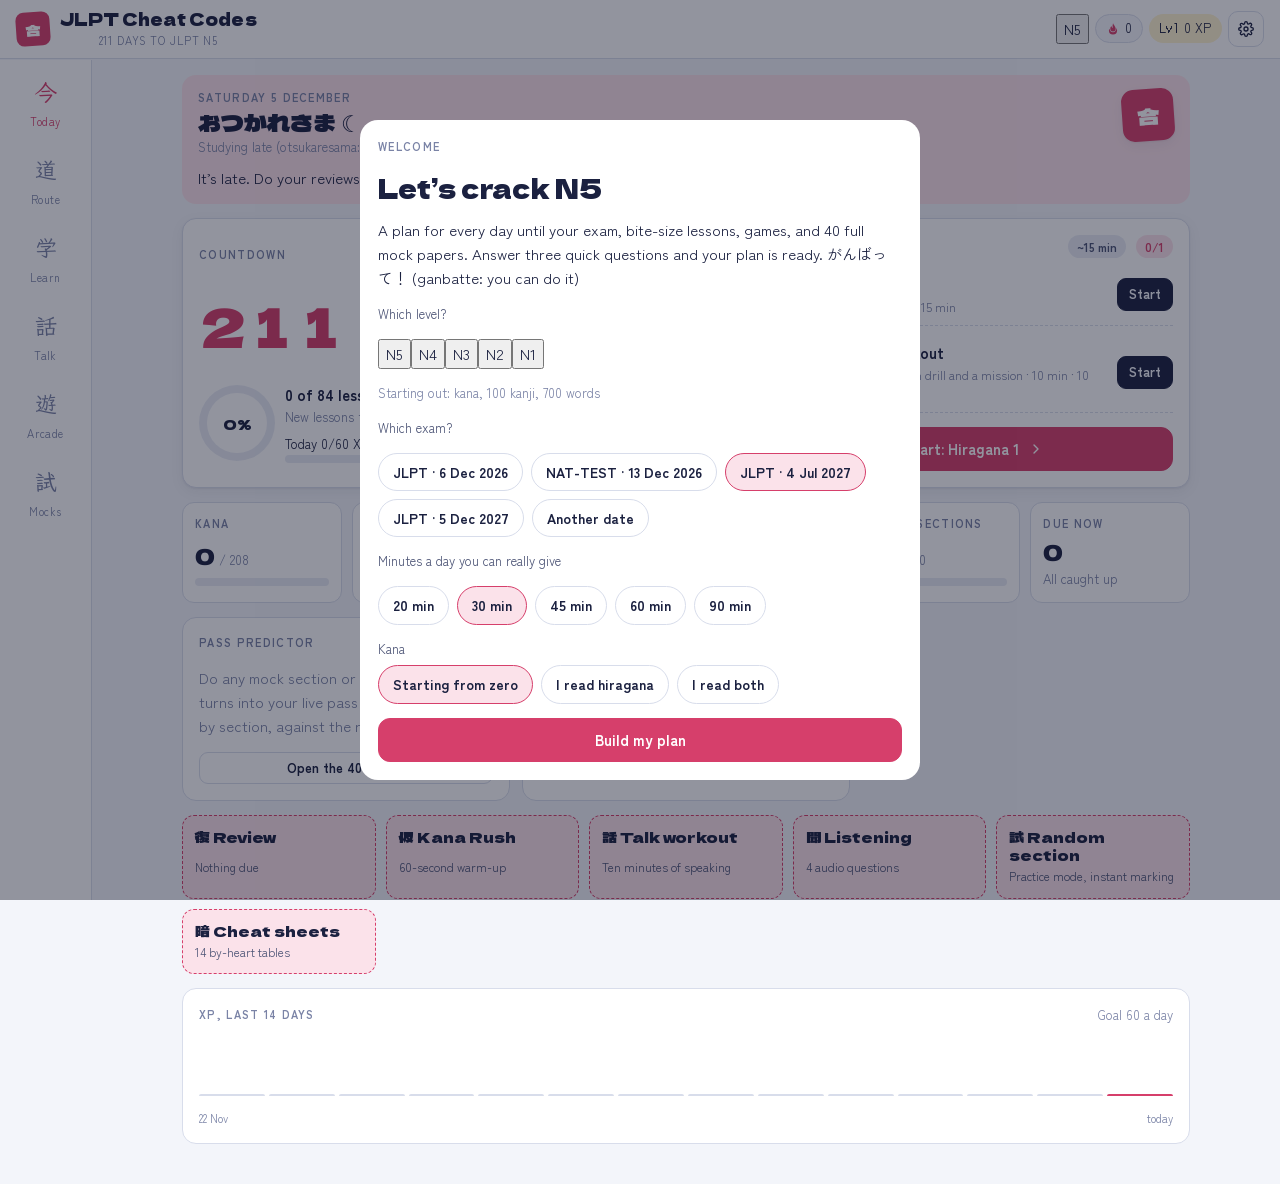
